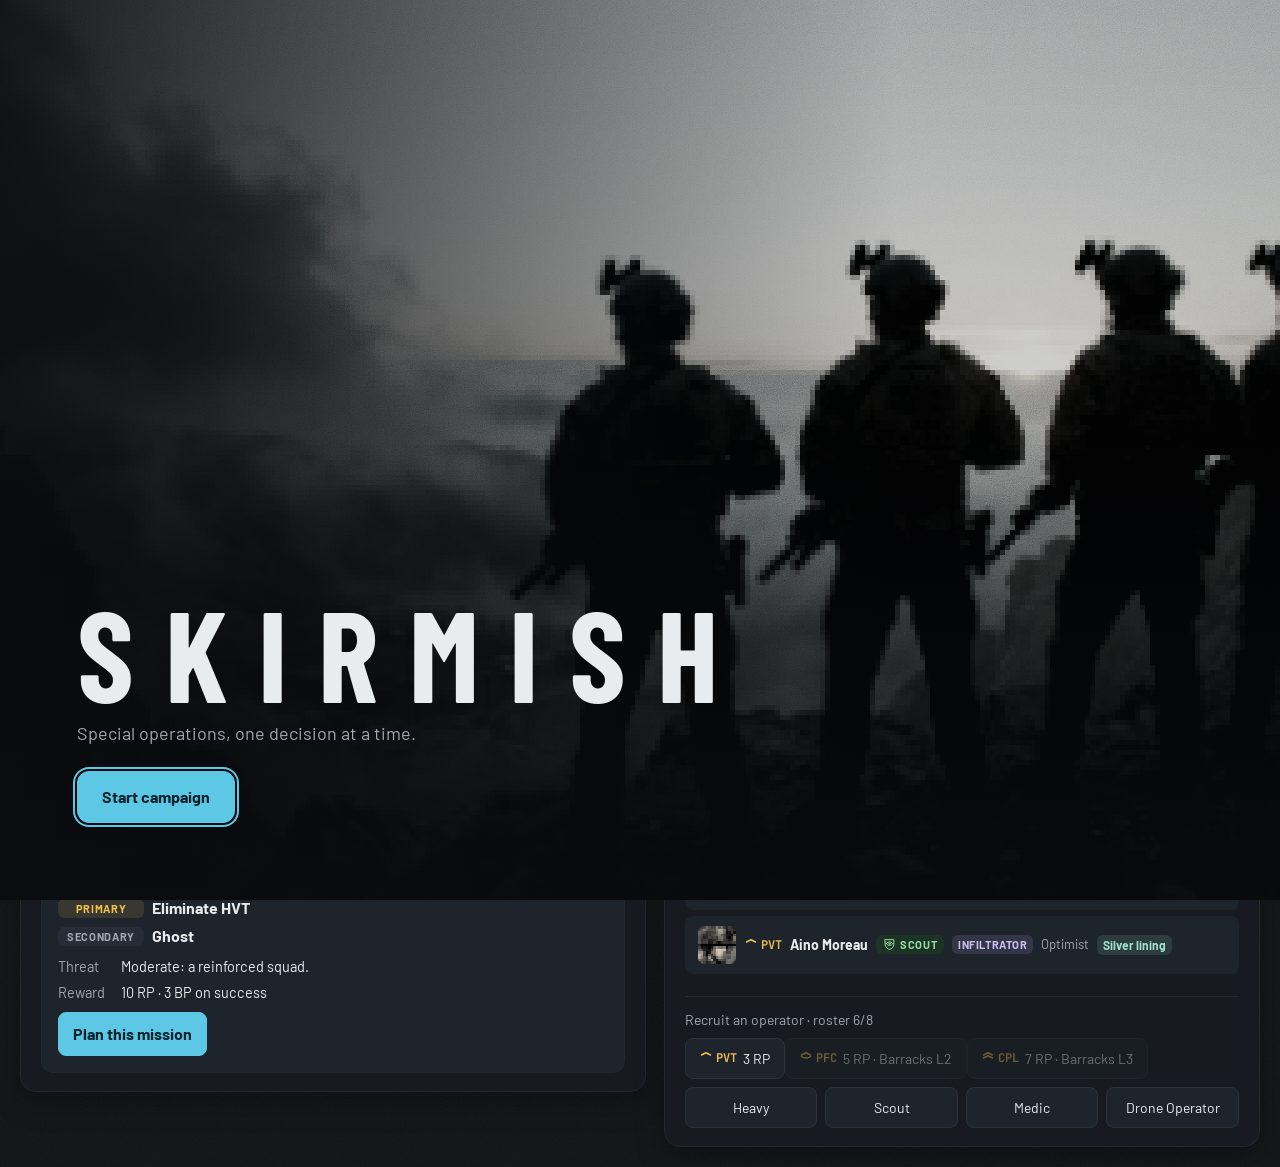
==== index.html @ 184e2957 "One burn per roll; alerted hits turn critical sooner, not lethal sooner - Burning 2 Nerve for a sure" ====
<!doctype html>
<html lang="en">
<head>
<meta charset="utf-8">
<meta name="viewport" content="width=device-width, initial-scale=1, viewport-fit=cover">
<title>SKIRMISH Ops Board</title>
<meta name="claude:viewport-fit-sides" content="cover">
<link rel="preconnect" href="https://fonts.googleapis.com">
<link rel="preconnect" href="https://fonts.gstatic.com" crossorigin>
<link rel="stylesheet" href="https://fonts.googleapis.com/css2?family=Barlow+Condensed:wght@500;600;700&family=Barlow:wght@400;500;600&family=JetBrains+Mono:wght@400;600&display=swap">
<style>
/* SKIRM ops board: the mission is a route of stages, each resolved by approach + committed operators + dice. */
:root {
  --bg: #0f1216;
  --panel: #171b21;
  --panel-2: #1e242b;
  --panel-3: #262d36;
  --line: #2b323b;
  --line-soft: #232930;
  --fg: #e8ecef;
  --muted: #9ea9b2;
  --dim: #8a949e; /* 5:1 on panels: dim text stays readable */
  --accent: #5cc8e6;
  --accent-ink: #04222c;
  --accent-soft: rgba(92, 200, 230, 0.12);
  --ok: #6fd391;
  --ok-soft: rgba(111, 211, 145, 0.12);
  --warn: #f0c75e;
  --warn-soft: rgba(240, 199, 94, 0.12);
  --bad: #f0716a;
  --bad-soft: rgba(240, 113, 106, 0.12);
  --gold: #f2c14e;
  --toast-bg: #2b1715;
  --toast-fg: #ffdcd7;
  --display: "Barlow Condensed", "Arial Narrow", "Roboto Condensed", sans-serif;
  --body: "Barlow", "Segoe UI", system-ui, sans-serif;
  --mono: "JetBrains Mono", ui-monospace, Consolas, monospace;
  --r-sm: 8px;
  --r: 12px;
  --r-lg: 16px;
  --shadow: 0 10px 30px rgba(0, 0, 0, 0.28);
  color-scheme: dark;
}
* { box-sizing: border-box; }
:root { padding-top: env(safe-area-inset-top, 0px); padding-bottom: env(safe-area-inset-bottom, 0px); }
body { margin: 0; }
[hidden] { display: none !important; }
html, body { height: 100%; }
body { background: var(--bg); color: var(--fg); font: 16px/1.5 var(--body); -webkit-font-smoothing: antialiased; }
body::before { content: ""; position: fixed; inset: 0 0 auto; height: env(safe-area-inset-top, 0px); z-index: 10; background: var(--bg); }
#app { min-height: 100%; display: flex; flex-direction: column; }
h1 { font: 700 30px/1.1 var(--body); letter-spacing: -0.01em; margin: 2px 0 6px; text-wrap: balance; }
h2 { font: 700 24px/1.15 var(--body); letter-spacing: -0.01em; margin: 2px 0 6px; text-wrap: balance; }
h3 { font: 600 13px/1.2 var(--body); text-transform: uppercase; letter-spacing: 0.08em; color: var(--muted); margin: 0 0 10px; }
small, .muted { color: var(--muted); }
button, select, input { font: inherit; }
:focus-visible { outline: 2px solid var(--accent); outline-offset: 2px; }
.ico { width: 1.1em; height: 1.1em; flex: none; vertical-align: -0.18em; }

/* header */
.top {
  position: sticky; top: env(safe-area-inset-top, 0px); z-index: 5;
  display: flex; align-items: center; gap: 12px 20px; flex-wrap: wrap;
  padding-block: 10px; padding-left: max(20px, env(safe-area-inset-left, 0px)); padding-right: max(20px, env(safe-area-inset-right, 0px));
  background: rgba(15, 18, 22, 0.92); backdrop-filter: blur(10px); border-bottom: 1px solid var(--line-soft);
}
.brand { font: 700 22px/1 var(--display); letter-spacing: 0.22em; }
.brand span { font: 500 14px/1 var(--body); letter-spacing: 0.02em; color: var(--muted); margin-left: 8px; }
.phases { display: flex; gap: 4px; align-items: center; flex: 1; min-width: 0; font-size: 13px; font-weight: 600; }
.phases span { color: var(--dim); padding: 4px 10px; border-radius: 99px; white-space: nowrap; }
.phases span.done { color: var(--muted); }
.phases span.on { color: var(--accent-ink); background: var(--accent); }
.phases i { color: var(--dim); font-style: normal; }
.stats { display: flex; gap: 16px; font: 14px var(--body); font-variant-numeric: tabular-nums; }
.stats b { color: var(--muted); font-weight: 500; margin-right: 5px; }
.stats span { white-space: nowrap; }
.top-actions { display: flex; gap: 8px; }
.stats span[title] { cursor: help; }
.menu-wrap { position: relative; }
.menu { position: absolute; right: 0; top: calc(100% + 8px); z-index: 20; min-width: 250px; display: grid; gap: 2px; padding: 6px; background: var(--panel-2); border: 1px solid var(--line); border-radius: var(--r); box-shadow: var(--shadow); }
.menu button { display: flex; align-items: center; gap: 10px; width: 100%; min-height: 44px; padding: 8px 12px; background: none; border: 0; border-radius: var(--r-sm); color: var(--fg); text-align: left; cursor: pointer; }
.menu button:hover, .menu button:focus-visible { background: var(--panel-3); }
.menu button b { margin-left: auto; color: var(--muted); font-weight: 500; }
.menu hr { border: 0; border-top: 1px solid var(--line-soft); margin: 4px 0; width: 100%; }
.menu .danger { color: var(--bad); } .menu .armed { color: var(--gold); }
/* help: how to play and a glossary, from any screen */
dialog.help { width: min(760px, calc(100vw - 24px)); max-height: calc(100dvh - 40px); padding: 0; background: var(--panel); color: var(--fg); border: 1px solid var(--line); border-radius: var(--r-lg); box-shadow: var(--shadow); }
dialog.help::backdrop { background: rgba(5, 7, 9, 0.72); }
.help-head { position: sticky; top: 0; z-index: 1; display: flex; justify-content: space-between; align-items: center; gap: 12px; padding: 14px 20px; background: var(--panel); border-bottom: 1px solid var(--line-soft); }
.help-head h2 { margin: 0; }
.help-body { padding: 18px 20px 24px; display: grid; gap: 22px; }
.help-body h3 { margin-bottom: 8px; }
.help-body ol { margin: 0; padding-left: 20px; display: grid; gap: 5px; color: var(--muted); font-size: 14.5px; }
.help-body ol b { color: var(--fg); font-weight: 600; }
.gloss { display: grid; grid-template-columns: max-content minmax(0, 1fr); gap: 7px 16px; margin: 0; font-size: 14.5px; }
.gloss dt { font-weight: 600; } .gloss dd { margin: 0; color: var(--muted); }

main { flex: 1; min-height: 0; padding-block: 20px; padding-left: max(20px, env(safe-area-inset-left, 0px)); padding-right: max(20px, env(safe-area-inset-right, 0px)); }

/* building blocks */
.card { background: var(--panel); border: 1px solid var(--line-soft); border-radius: var(--r-lg); padding: 18px 20px; min-width: 0; box-shadow: var(--shadow); }
.eyebrow { display: flex; align-items: center; gap: 6px; font: 600 12.5px/1.2 var(--body); text-transform: uppercase; letter-spacing: 0.1em; color: var(--accent); }
.btn { display: inline-flex; align-items: center; justify-content: center; gap: 6px; background: var(--panel-2); color: var(--fg); border: 1px solid var(--line); border-radius: var(--r-sm); padding: 9px 14px; cursor: pointer; touch-action: manipulation; transition: background 0.15s, border-color 0.15s, transform 0.08s; }
.btn:hover:not(:disabled) { background: var(--panel-3); border-color: #3b4450; }
.btn:active:not(:disabled) { transform: translateY(1px); }
.btn:disabled { opacity: 0.4; cursor: not-allowed; }
.btn.primary { background: var(--accent); color: var(--accent-ink); border-color: var(--accent); font-weight: 700; }
.btn.primary:hover:not(:disabled) { background: #7bd5ee; border-color: #7bd5ee; }
.btn.danger { color: var(--bad); }
.btn.armed { border-color: var(--gold); color: var(--gold); }
.btn.ghost { background: transparent; border-color: var(--line); }
.btn.icon { padding: 9px; }
.btn.big { padding: 13px 24px; font-size: 16px; font-weight: 700; border-radius: var(--r); }
.chip { display: inline-flex; align-items: center; gap: 4px; font: 600 12px/1 var(--body); padding: 5px 9px; border-radius: 99px; background: var(--panel-2); white-space: nowrap; }
.chip.ok { color: var(--ok); background: var(--ok-soft); } .chip.warn { color: var(--warn); background: var(--warn-soft); } .chip.bad { color: var(--bad); background: var(--bad-soft); }
.chip.gold, .gold { color: var(--gold); font-style: normal; }
/* speech bubbles: operators commenting on what just happened */
#bubbles { position: fixed; top: 84px; right: 24px; z-index: 60; display: grid; gap: 14px; width: min(340px, calc(100vw - 32px)); pointer-events: none; }
.bubble { --c: var(--gold); pointer-events: auto; position: relative; display: grid; gap: 3px; padding: 10px 14px 11px; border: 1px solid var(--c); border-radius: 14px 14px 14px 4px; background: color-mix(in srgb, var(--c) 16%, var(--panel)); color: var(--fg); box-shadow: 0 10px 28px rgba(0, 0, 0, 0.35); font-size: 15px; line-height: 1.35; cursor: pointer; animation: bub-in 0.25s ease-out; transition: opacity 0.5s, transform 0.5s; }
.bubble b { color: var(--c); font-size: 12px; letter-spacing: 0.06em; text-transform: uppercase; }
.bubble::after { content: ""; position: absolute; left: 16px; bottom: -7px; width: 12px; height: 12px; background: inherit; border-right: 1px solid var(--c); border-bottom: 1px solid var(--c); transform: rotate(45deg); }
.bubble.good { --c: var(--ok); } .bubble.bad { --c: var(--bad); } .bubble.neutral { --c: var(--gold); }
.bubble.out { opacity: 0; transform: translateY(-6px); }
@keyframes bub-in { from { opacity: 0; transform: translateY(8px) scale(0.96); } }
@media (max-width: 700px) { #bubbles { top: 12px; left: 16px; right: 16px; width: auto; } }
@media (prefers-reduced-motion: reduce) { .bubble { animation: none; transition: none; } }
#toast {
  position: fixed; left: 50%; transform: translateX(-50%); bottom: calc(22px + env(safe-area-inset-bottom, 0px)); z-index: 50;
  background: var(--toast-bg); color: var(--toast-fg); border: 1px solid var(--bad); padding: 12px 18px; border-radius: var(--r); max-width: min(90vw, 560px); box-shadow: var(--shadow);
}
.cls { display: inline-block; font: 700 11px/1 var(--body); text-transform: uppercase; letter-spacing: 0.06em; padding: 4px 7px; border-radius: 6px; background: var(--cls-bg); color: var(--cls-fg); white-space: nowrap; }
.cls-heavy { --cls-bg: #3a2c1d; --cls-fg: #f4bf75; }
.cls-scout { --cls-bg: #1d3424; --cls-fg: #93dea5; }
.cls-medic { --cls-bg: #3c1f23; --cls-fg: #ffa3a3; }
.cls-drone { --cls-bg: #1a2f3b; --cls-fg: #93d7ef; }
.sk { display: inline-flex; align-items: center; gap: 5px; font: 700 12px/1 var(--body); letter-spacing: 0.04em; text-transform: uppercase; padding: 5px 8px; border-radius: 6px; }
.sk-assault { background: #3a2c1d; color: #f4bf75; }
.sk-stealth { background: #1d3424; color: #93dea5; }
.sk-recon { background: #1a2f3b; color: #93d7ef; }
.sk-tech { background: #2e2641; color: #cdbdf8; }
.tags { display: flex; flex-wrap: wrap; gap: 5px; }
.tags span { font-size: 12.5px; color: var(--muted); background: var(--panel-3); border-radius: 6px; padding: 2px 7px; }
.tags .loud { color: #ffbdb6; background: var(--bad-soft); }
.tags .good { color: var(--ok); background: var(--ok-soft); }
.tags .warnt { color: var(--warn); background: var(--warn-soft); }
.actions-row { display: flex; gap: 10px; flex-wrap: wrap; justify-content: flex-end; align-items: center; }
.actions-row .grow { flex: 1; }
@keyframes reveal { from { opacity: 0; transform: translateY(6px); } to { opacity: 1; transform: none; } }

/* briefing */
.col { display: flex; flex-direction: column; gap: 18px; min-width: 0; }
.area { color: var(--muted); margin: 0 0 12px; }
.facts { display: grid; grid-template-columns: max-content 1fr; gap: 4px 16px; margin: 0 0 14px; }
.facts dt { color: var(--muted); } .facts dd { margin: 0; }
.objectives { list-style: none; padding: 0; margin: 0; display: grid; gap: 8px; }
.objectives li { background: var(--panel-2); padding: 10px 12px; border-radius: var(--r-sm); }
.objectives b { margin-right: 6px; }
.tag { font: 700 11px/1 var(--body); text-transform: uppercase; letter-spacing: 0.06em; color: var(--muted); background: var(--panel-3); border-radius: 6px; padding: 4px 7px; margin-right: 8px; }
.tag.primary { color: var(--gold); background: var(--warn-soft); }
.intel-row { display: flex; justify-content: space-between; align-items: center; gap: 12px; padding: 10px 0; border-top: 1px solid var(--line-soft); }
.intel-row:first-of-type { border-top: 0; }
.intel-row small { display: block; }
.humint { margin-top: 8px; padding: 12px; background: var(--bad-soft); border-radius: var(--r-sm); display: grid; gap: 4px; }
.count { color: var(--fg); margin-left: 6px; }
.roster { display: grid; gap: 10px; }
.op { background: var(--panel-2); border: 1px solid transparent; border-radius: var(--r); padding: 10px 12px; }
.op { display: grid; grid-template-columns: 90px minmax(0, 1fr); column-gap: 14px; }
.op > .face { grid-row: 1 / span 6; }
.op > :not(.face) { grid-column: 2; }
.face { flex: none; display: block; width: 90px; height: 90px; border-radius: 10px; object-fit: cover; background: var(--panel); border: 1px solid var(--line-soft); }
.face.f56 { width: 56px; height: 56px; border-radius: 9px; } .face.f48 { width: 48px; height: 48px; border-radius: 8px; } .face.f40 { width: 40px; height: 40px; border-radius: 7px; }
.bubble { grid-template-columns: auto 1fr; column-gap: 10px; } .bubble .face { grid-row: 1 / span 2; border-color: var(--c); } .bubble b, .bubble span { grid-column: 2; }
@media (max-width: 700px) { .op { grid-template-columns: 64px minmax(0, 1fr); column-gap: 10px; } .face.f90 { width: 64px; height: 64px; } }
.op.on { border-color: #2f6170; } .op.off { opacity: 0.55; }
.op-head { display: flex; align-items: center; gap: 10px; cursor: pointer; flex-wrap: wrap; }
.op-head input { accent-color: var(--accent); width: 18px; height: 18px; }
.rank { font: 600 12px var(--mono); color: var(--gold); min-width: 32px; }
.name { font-weight: 600; }
.op .meta { color: var(--muted); font-size: 13px; margin-left: auto; }
.xp { position: relative; height: 4px; background: #0b0e11; border-radius: 2px; margin: 6px 0 14px 28px; }
.xp i { position: absolute; inset: 0 auto 0 0; background: #3b8ba3; border-radius: 2px; }
.xp small { position: absolute; right: 0; top: 5px; font: 11px var(--mono); }
.loadout { display: grid; grid-template-columns: repeat(3, minmax(0, 1fr)); gap: 6px; margin: 0 0 4px 28px; }
.loadout select { background: var(--bg); color: var(--fg); border: 1px solid var(--line); border-radius: var(--r-sm); padding: 7px; font-size: 14px; min-width: 0; width: 100%; }
.loadout-hint { margin-left: 28px; font-size: 12.5px; color: var(--muted); }
.fallen { margin-top: 10px; font-size: 13px; color: var(--muted); font-style: italic; }
.ability { margin: 4px 0 0 28px; font-size: 13.5px; color: var(--muted); }
.skillline { margin: 4px 0 0 28px; font: 12.5px var(--mono); color: var(--muted); display: flex; gap: 10px; flex-wrap: wrap; }
.skillline b { color: var(--fg); font-weight: 600; }
.recruit { margin-top: 12px; padding-top: 12px; border-top: 1px solid var(--line-soft); display: grid; gap: 8px; font-size: 14px; color: var(--muted); }
.recruit-btns, .class-pick { display: grid; grid-template-columns: repeat(auto-fit, minmax(130px, 1fr)); gap: 8px; }
.class-card { display: grid; gap: 6px; justify-items: start; text-align: left; }
.class-card small { font-size: 12.5px; }
.vehicles { display: grid; grid-template-columns: repeat(3, minmax(0, 1fr)); gap: 10px; margin-bottom: 14px; }
.veh { background: var(--panel-2); border: 1px solid var(--line-soft); border-radius: var(--r); padding: 10px 12px; cursor: pointer; display: grid; gap: 4px; align-content: start; }
.veh.on { border-color: var(--accent); box-shadow: inset 0 0 0 1px var(--accent); background: var(--accent-soft); }
.veh input { position: absolute; opacity: 0; pointer-events: none; }
.veh-head { display: flex; justify-content: space-between; gap: 6px; }
.veh .cost { font: 12px var(--mono); color: var(--gold); }
.veh small { font-size: 13px; }
.budget { display: flex; gap: 18px; font: 14px var(--mono); font-variant-numeric: tabular-nums; flex-wrap: wrap; }
.budget .bad { color: var(--bad); }
.healing { margin: 2px 0 0 28px; font-size: 12.5px; color: var(--warn); }
.persona-line { margin: 4px 0 0 28px; font-size: 12.5px; color: var(--muted); display: flex; gap: 6px; flex-wrap: wrap; align-items: center; }
.trait { font: 700 11px/1 var(--body); text-transform: uppercase; letter-spacing: 0.05em; color: var(--gold); background: var(--warn-soft); border-radius: 6px; padding: 4px 6px; }
.trait.bond { color: var(--accent); background: var(--accent-soft); }

.trait.spec { color: #cdbdf8; background: rgba(205, 189, 248, 0.12); }
.trait.quirk { color: #9fe0cf; background: rgba(159, 224, 207, 0.12); text-transform: none; letter-spacing: 0; font-size: 12px; }
.oi-quirk { margin: 6px 0 0; }
.mod { font-weight: 700; font-variant-numeric: tabular-nums; } .mod.hard { color: var(--bad); letter-spacing: 1px; } .mod.ease { color: var(--ok); }
.two-minds { margin: 0; display: flex; gap: 8px; align-items: center; flex-wrap: wrap; color: var(--muted); font-size: 14px; }
.spec-desc { color: #cdbdf8; } .quirk-desc { color: #9fe0cf; }
.bad-text { color: var(--bad); } .warn-text { color: var(--warn); }
.locked { opacity: 0.5; }
.veh.locked { cursor: not-allowed; }
.veh.broke .cost { color: var(--bad); } .veh.broke.on { border-color: var(--bad); box-shadow: inset 0 0 0 1px var(--bad); background: var(--bad-soft); }

/* base */
.base { display: grid; grid-template-columns: minmax(0, 1.05fr) minmax(0, 1fr); gap: 18px; max-width: 1440px; margin: 0 auto; align-items: start; }
.offers { display: grid; gap: 12px; }
.offer { display: grid; gap: 8px; background: var(--panel-2); border: 1px solid var(--line-soft); border-radius: var(--r); padding: 16px; }
.offer h2 { margin: 2px 0 0; }
.offer .area { margin: 0; }
.offer .facts { margin: 0; font-size: 14.5px; }
.offer .btn { justify-self: start; }
.offer-head { display: flex; gap: 6px; flex-wrap: wrap; }
.dept { display: grid; gap: 14px; }
.tabs { display: grid; grid-template-columns: repeat(3, minmax(0, 1fr)); gap: 6px; }
.tab { display: inline-flex; align-items: baseline; justify-content: center; gap: 6px; background: var(--panel-2); color: var(--muted); border: 1px solid var(--line-soft); border-radius: var(--r-sm); padding: 9px 8px; white-space: nowrap; cursor: pointer; font-weight: 600; font-size: 14px; }
.tab small { color: var(--dim); font-weight: 500; }
.tab.on { background: var(--accent); color: var(--accent-ink); border-color: var(--accent); }
.tab.on small { color: var(--accent-ink); }
.dept-head { display: flex; justify-content: space-between; gap: 12px; align-items: flex-start; flex-wrap: wrap; }
.dept-lv { display: flex; align-items: center; gap: 5px; font-size: 13px; color: var(--muted); }
.dept-lv i { width: 26px; height: 8px; border-radius: 4px; background: var(--panel-3); }
.dept-lv i.on { background: var(--gold); }
.dept-lv span { margin-left: 6px; }
.lv-list { list-style: none; margin: 0; padding: 0; display: grid; gap: 4px; font-size: 14px; color: var(--dim); }
.lv-list li.have { color: var(--fg); }
.lv-list b { color: var(--gold); margin-right: 6px; }
.dept-body { display: grid; gap: 10px; border-top: 1px solid var(--line-soft); padding-top: 14px; }
.dept-body h3 { margin: 6px 0 0; }
.roster-list { display: grid; gap: 6px; }
.rrow { display: flex; align-items: center; gap: 8px; flex-wrap: wrap; background: var(--panel-2); border-radius: var(--r-sm); padding: 9px 12px; font-size: 14px; }
.rrow .muted { font-size: 13px; }
.rrow .grow { flex: 1; }
.rrow .btn.on { border-color: var(--ok); color: var(--ok); }
.inv-list { display: flex; flex-wrap: wrap; gap: 6px; }
.inv { background: var(--panel-2); border-radius: var(--r-sm); padding: 5px 9px; font-size: 13.5px; }
.inv b { color: var(--gold); margin-right: 3px; }
.fab-list { display: grid; grid-template-columns: repeat(auto-fill, minmax(150px, 1fr)); gap: 6px; }
.fab { display: grid; justify-items: start; text-align: left; gap: 2px; }
.fab small { font-size: 12px; }

/* fatigue */
.fat { display: inline-flex; align-items: center; gap: 6px; font-size: 12.5px; color: var(--muted); }
.fat-pips { display: inline-flex; gap: 2px; }
.fat-pips i { width: 8px; height: 8px; border-radius: 2px; background: var(--panel-3); }
.fat-pips i.on { background: var(--muted); }
.fat-1, .fat-1 .fat-pips i.on { color: var(--warn); } .fat-1 .fat-pips i.on { background: var(--warn); }
.fat-2, .fat-2 .fat-pips i.on { color: var(--bad); } .fat-2 .fat-pips i.on { background: var(--bad); }
.spec-tag { color: #cdbdf8 !important; background: rgba(205, 189, 248, 0.12) !important; }

/* route track (briefing preview and operation status) */
.route { list-style: none; margin: 0; padding: 0 0 2px; display: grid; grid-auto-flow: column; grid-auto-columns: minmax(140px, 1fr); gap: 8px; overflow-x: auto; }
.node { background: var(--panel-2); border: 1px solid var(--line-soft); border-radius: var(--r); padding: 9px 12px; min-width: 0; display: grid; gap: 2px; align-content: start; }
.node.cur { border-color: var(--accent); background: var(--accent-soft); }
.node.done { opacity: 0.55; }
.node.skipped { opacity: 0.4; text-decoration: line-through; }
.node .k { font: 600 11.5px/1.2 var(--body); text-transform: uppercase; letter-spacing: 0.06em; color: var(--dim); }
.node.cur .k { color: var(--accent); }
.node b { font-weight: 600; font-size: 14.5px; }
.node small { font-size: 12.5px; }

/* operation: status strip */
.ops { max-width: 1440px; margin: 0 auto; display: grid; gap: 16px; }
.status { display: grid; gap: 14px; padding: 14px 18px; }
.status-top { display: flex; align-items: center; gap: 14px 28px; flex-wrap: wrap; }
.meter { display: grid; gap: 6px; }
.meter .label { display: flex; align-items: center; gap: 6px; font-size: 13px; color: var(--muted); }
.meter .label b { color: var(--fg); font-weight: 600; }
.pipbar { display: flex; gap: 4px; }
.pipbar i { width: 22px; height: 8px; border-radius: 4px; background: var(--panel-3); }
.pipbar.alert i.on { background: var(--warn); }
.pipbar.alert i.on.hot { background: var(--bad); }
.pipbar.alert i.tier { margin-left: 8px; }
.pipbar.time i.on { background: var(--accent); }
.pipbar.nerve i.on { background: var(--gold); } .nerve-chip { color: var(--gold); background: var(--warn-soft); } .push-nerve { border-color: var(--gold); color: var(--gold); }
.status-top .grow { flex: 1; }
.ops-body { display: grid; gap: 16px; align-items: start; grid-template-columns: minmax(0, 1fr); }
.ops-body.with-drawer { grid-template-columns: minmax(0, 1fr) 340px; }
.stage-col { display: grid; gap: 16px; min-width: 0; }

/* operation: the scene */
.scene-card { padding: 22px 24px; }
.scene-head { display: flex; justify-content: space-between; align-items: flex-start; gap: 12px; flex-wrap: wrap; }
.back-btn { margin-left: auto; padding: 5px 12px; font-size: 13.5px; min-height: 0; }
.gear-chosen { display: flex; flex-wrap: wrap; gap: 6px; margin-top: 8px; } .gear-chosen .btn { padding: 4px 10px; font-size: 13px; min-height: 0; border-color: var(--gold); color: var(--gold); background: var(--warn-soft); }
.sit-text { color: var(--muted); margin: 0 0 18px; font-size: 16.5px; max-width: 70ch; }
.tiles { display: grid; grid-template-columns: repeat(auto-fit, minmax(240px, 1fr)); gap: 12px; }
.tile { position: relative; display: grid; gap: 8px; align-content: start; text-align: left; background: var(--panel-2); border: 1px solid var(--line-soft); color: var(--fg); border-radius: var(--r); padding: 16px; cursor: pointer; touch-action: manipulation; transition: border-color 0.15s, background 0.15s, transform 0.12s; }
.tile:hover:not(:disabled) { border-color: #3d4752; transform: translateY(-1px); }
.tile.on { border-color: var(--accent); background: linear-gradient(180deg, rgba(92, 200, 230, 0.1), rgba(92, 200, 230, 0.03)); box-shadow: inset 0 0 0 1px var(--accent); }
.tile:disabled { opacity: 0.6; cursor: not-allowed; }
.tile .row { display: flex; justify-content: space-between; align-items: center; gap: 8px; }
.tile b { font-size: 17px; }
.tile small { font-size: 14px; }
.tile .pct { font: 700 26px/1 var(--display); letter-spacing: 0.01em; }
.tile .pct.lo { color: var(--bad); } .tile .pct.mid { color: var(--warn); } .tile .pct.hi { color: var(--ok); }
.tile .foot { font-size: 13px; color: var(--muted); }
.tile ul { margin: 0; padding-left: 18px; font-size: 14px; color: var(--muted); }
.tile .entry-opts { list-style: none; padding: 0; display: grid; gap: 3px; }
.entry-opts li { display: flex; gap: 6px; align-items: baseline; } .entry-opts .ico { align-self: center; width: 0.95em; height: 0.95em; color: var(--dim); }
.tile .mark { display: flex; gap: 6px; align-items: center; font: 600 13px/1.35 var(--body); }
.tile .mark.no { color: var(--muted); } /* red is for danger and loss; a closed door is grey */ .tile .mark.gear { color: var(--warn); }
.tile.hopeless { border-style: dashed; border-color: var(--line); opacity: 0.85; }
.entry-opts li.gear { color: var(--warn); } .entry-opts li.gear .ico { color: var(--warn); } .entry-opts li.gear em { font-style: normal; }
.entry-opts li.yes { color: var(--fg); } .entry-opts li.yes .ico { color: var(--ok); } .entry-opts li.yes em { color: #cdbdf8; font-style: normal; }
.entry-opts li.no { color: var(--dim); } .entry-opts li.no > span { text-decoration: line-through; text-decoration-color: var(--dim); } .entry-opts li.no .ico { color: var(--dim); } .entry-opts li.no em { font-style: normal; }
.result { display: grid; gap: 6px; border-radius: var(--r); padding: 12px 14px; margin-bottom: 18px; background: var(--panel-2); border-left: 4px solid var(--line); animation: reveal 0.35s both; }
.result.SUCCESS { border-left-color: var(--ok); } .result.PARTIAL { border-left-color: var(--warn); } .result.WAY { border-left-color: var(--warn); } .result.WAY .rhead { color: var(--warn); } .result.FAIL { border-left-color: var(--bad); }
.result .rhead { display: flex; align-items: center; gap: 8px; font-weight: 700; }
.result.SUCCESS .rhead { color: var(--ok); } .result.PARTIAL .rhead { color: var(--warn); } .result.FAIL .rhead { color: var(--bad); }
.result ul { list-style: none; margin: 0; padding: 0; display: grid; gap: 2px; font-size: 14.5px; color: #c9d1d6; }
.result li.ev-down, .result li.ev-alert { color: #ffbdb6; } .result li.ev-kill { color: var(--bad); } .result li.ev-good { color: var(--ok); } .result li.ev-intel { color: var(--gold); }

/* operation: the roll */
.roll-sub { color: var(--muted); margin: 0 0 16px; }
.dice { display: flex; flex-wrap: wrap; gap: 10px; margin: 6px 0 18px; }
.die { width: 52px; height: 52px; display: grid; place-items: center; border-radius: 12px; background: var(--panel-2); border: 1px solid var(--line); font: 700 24px var(--mono); color: var(--muted); transition: background 0.2s, border-color 0.2s, color 0.2s; }
.die { position: relative; }
.die.hit { background: var(--ok-soft); border-color: var(--ok); color: var(--ok); }
.die.auto { color: var(--gold); border-color: var(--gold); background: var(--warn-soft); }
.die.hit::after { content: "\2713"; position: absolute; top: 2px; right: 5px; font: 700 11px/1 var(--body); } /* a hit is marked, not only coloured */
.die.re { box-shadow: 0 0 0 2px var(--warn); }
.die.rolling { color: var(--fg); animation: tumble 0.18s linear infinite; }
@keyframes tumble { 0% { transform: rotate(0deg) scale(1); } 50% { transform: rotate(12deg) scale(0.94); } 100% { transform: rotate(0deg) scale(1); } }
.track { display: flex; align-items: center; gap: 6px; margin-bottom: 18px; }
.track i { width: 34px; height: 10px; border-radius: 5px; background: var(--panel-3); transition: background 0.2s; }
.track i.on { background: var(--ok); }
.track span { margin-left: 8px; color: var(--muted); font-size: 14px; }
.track b { color: var(--fg); }
.roll-after { display: grid; gap: 14px; transition: opacity 0.25s; }
.roll-after.pending { opacity: 0; pointer-events: none; }
.outcome { display: flex; align-items: center; gap: 10px; font: 700 26px/1 var(--display); text-transform: uppercase; letter-spacing: 0.06em; }
.outcome.SUCCESS { color: var(--ok); } .outcome.PARTIAL { color: var(--warn); } .outcome.FAIL { color: var(--bad); }
.costs { display: grid; grid-template-columns: repeat(auto-fit, minmax(200px, 1fr)); gap: 10px; }
.costs .btn { text-align: left; display: grid; justify-content: stretch; gap: 3px; padding: 14px; border-radius: var(--r); }
.costs .btn b { font-size: 16px; }

/* operation: the team tray */
.tray { display: grid; gap: 16px; }
.tray-head { display: flex; justify-content: space-between; align-items: baseline; gap: 12px; flex-wrap: wrap; }
.tray-head h3 { margin: 0; }
.tray-head small { font-size: 13.5px; }
.opcards { display: grid; grid-template-columns: repeat(auto-fit, minmax(220px, 1fr)); gap: 12px; }
.opcard { display: grid; align-content: start; background: var(--panel-2); border: 1px solid var(--line-soft); border-radius: var(--r); overflow: hidden; transition: border-color 0.15s, background 0.15s; }
.opcard.on { border-color: #3a7080; background: #1b2a31; }
.opcard.lead { border-color: var(--gold); background: #2a2516; box-shadow: inset 0 0 0 1px var(--gold); }
.opcard.out { opacity: 0.6; }
.opcard.gone { opacity: 0.35; }
.optoggle { display: grid; gap: 7px; text-align: left; background: none; border: 0; color: inherit; padding: 13px 14px; cursor: pointer; touch-action: manipulation; }
.optoggle:disabled { cursor: default; }
.oprow { display: flex; align-items: center; gap: 8px; flex-wrap: wrap; }
.oprow b { font-size: 15.5px; }
.badge { margin-left: auto; display: inline-flex; align-items: center; gap: 4px; font: 700 11.5px/1 var(--body); text-transform: uppercase; letter-spacing: 0.06em; padding: 4px 7px; border-radius: 6px; background: var(--accent-soft); color: var(--accent); }
.badge.lead { background: var(--gold); color: #2a2000; }
.badge.down { background: var(--bad-soft); color: var(--bad); }
.util { font-size: 13px; }
.opdice { font-size: 14px; color: var(--muted); }
.opdice b { font: 700 22px/1 var(--display); color: var(--fg); margin-right: 3px; }
.opdice b.dim { color: var(--muted); }
.opskills { font: 12.5px var(--mono); color: var(--muted); display: flex; gap: 8px; flex-wrap: wrap; }
.opskills b { color: var(--fg); }
.injlist { display: grid; gap: 3px; }
.inj { display: flex; gap: 6px; align-items: baseline; flex-wrap: wrap; font-size: 13px; color: #ffbdb6; }
.inj .ico { color: var(--bad); align-self: center; }
.inj small { color: var(--muted); font-size: 12.5px; }
.inj.crit, .inj.crit small { color: var(--bad); }
.unhurt { font-size: 13px; color: var(--ok); }
.care { display: flex; gap: 6px; flex-wrap: wrap; padding: 0 12px 12px; }
.care .btn { padding: 6px 10px; font-size: 13px; }
.gearrow { display: flex; flex-wrap: wrap; gap: 8px; align-items: center; }
.gearrow .btn.on { border-color: var(--gold); color: var(--gold); background: var(--warn-soft); }
.go { position: sticky; bottom: calc(10px + env(safe-area-inset-bottom, 0px)); z-index: 3; display: flex; align-items: center; gap: 12px 18px; flex-wrap: wrap; background: var(--panel-3); border: 1px solid #353e49; border-radius: var(--r); padding: 12px 14px; box-shadow: var(--shadow); }
.go-odds { flex: 1; min-width: 240px; display: grid; gap: 7px; }
.go-nums { display: flex; align-items: baseline; gap: 8px; flex-wrap: wrap; font-size: 14px; color: var(--muted); }
.go-nums .big { font: 700 26px/1 var(--display); color: var(--fg); }
.oddsbar { display: flex; height: 10px; border-radius: 5px; overflow: hidden; background: var(--bg); }
.oddsbar .s { background: var(--ok); } .oddsbar .p { background: var(--warn); } .oddsbar .f { background: var(--bad); }
.oddstext { font-size: 13.5px; display: flex; gap: 14px; flex-wrap: wrap; }
.oddstext span { display: inline-flex; align-items: center; gap: 4px; }
.oddstext .s { color: var(--ok); } .oddstext .p { color: var(--warn); } .oddstext .f { color: var(--bad); }
.details { display: grid; grid-template-columns: repeat(auto-fit, minmax(220px, 1fr)); gap: 12px 24px; background: var(--bg); border-radius: var(--r); padding: 14px 16px; font-size: 14px; }
.details ul { list-style: none; margin: 6px 0 0; padding: 0; color: var(--muted); display: grid; gap: 2px; }
.details .big { font: 700 22px/1 var(--display); color: var(--fg); }
.risk { grid-column: 1 / -1; display: grid; gap: 3px; font-size: 14px; }
.risk .bad { color: #ffbdb6; }

/* operation: drawer */
.drawer { display: grid; gap: 18px; position: sticky; top: 80px; max-height: calc(100vh - 100px); overflow: hidden; grid-template-rows: auto minmax(0, 1fr); }
.drawer .obj { display: grid; gap: 6px; font-size: 14.5px; }
.drawer .obj b { color: var(--gold); margin-right: 4px; }
.log { display: grid; grid-template-rows: auto minmax(0, 1fr); min-height: 0; }
.log ol { list-style: none; margin: 0; padding: 0; font-size: 14px; overflow-y: auto; min-height: 0; }
.log li { padding: 5px 0; border-bottom: 1px solid var(--line-soft); color: #bcc5cb; }
.log .ev-turn { color: var(--fg); font-weight: 600; padding-top: 12px; border-bottom-color: var(--line); }
.log .ev-say-good, .log .ev-say-bad, .log .ev-say-neutral { font-style: italic; } .log .ev-say-good { color: var(--ok); } .log .ev-say-bad { color: var(--bad); } .log .ev-say-neutral { color: var(--gold); }
.log .ev-alert, .log .ev-down { color: #ffbdb6; } .log .ev-kill { color: var(--bad); } .log .ev-intel { color: var(--gold); } .log .ev-good { color: var(--ok); }

/* transit scenes: interlude + insertion / extraction */
.transit { max-width: 980px; margin: 0 auto; }
.transit-card { padding: 26px 28px; display: grid; gap: 16px; }
.transit-card h1 { margin-bottom: 0; }
.transit .scene { color: var(--muted); font-style: italic; font-size: 17px; margin: 0; }
.transit .prompt { margin: 4px 0 0; color: var(--fg); font-size: 14px; }
.lines { display: grid; grid-template-columns: repeat(auto-fit, minmax(260px, 1fr)); gap: 12px; }
.line { display: grid; gap: 8px; align-content: start; text-align: left; background: var(--panel-2); border: 1px solid var(--line-soft); color: var(--fg); border-radius: var(--r); padding: 16px; cursor: pointer; font: inherit; touch-action: manipulation; transition: border-color 0.15s, transform 0.12s, opacity 0.2s; }
.line:hover:not(:disabled) { border-color: var(--accent); transform: translateY(-1px); }
.line.on { border-color: var(--gold); background: #2a2516; box-shadow: inset 0 0 0 1px var(--gold); }
.line.faded { opacity: 0.4; }
.line:disabled { cursor: default; }
.line .persona { font-size: 13px; color: var(--muted); }
.line q, .words q { font-size: 16.5px; line-height: 1.5; quotes: '\201C' '\201D'; }
.line .hint { justify-self: start; font: 700 11px/1 var(--body); text-transform: uppercase; letter-spacing: 0.06em; color: var(--muted); background: var(--panel-3); border-radius: 6px; padding: 5px 7px; }
.reveal { display: grid; gap: 4px; background: var(--warn-soft); border-radius: var(--r); padding: 14px 16px; animation: reveal 0.35s both; }
.reveal b { color: var(--gold); } .reveal span { color: var(--fg); }
.events { display: grid; gap: 4px; }
.events h3 { margin: 6px 0 0; display: flex; align-items: center; gap: 6px; }
.narrative { list-style: none; padding: 0; margin: 0; display: grid; gap: 8px; font-size: 16.5px; }
.narrative li { position: relative; padding-left: 18px; animation: reveal 0.5s both; }
.narrative li::before { content: ""; position: absolute; left: 2px; top: 0.6em; width: 7px; height: 7px; border-radius: 50%; background: var(--accent); }
.narrative li.bad { color: #ffbdb6; } .narrative li.bad::before { background: var(--bad); }
.report { max-width: 760px; margin: 24px auto; padding: 26px 28px; }
.report .narrative { margin: 18px 0 26px; }

/* debrief */
.debrief { max-width: 980px; margin: 0 auto; display: grid; gap: 18px; }
.obj-results { list-style: none; padding: 0; display: grid; gap: 4px; }
.obj-results span { display: inline-block; width: 20px; }
.obj-results .ok span { color: var(--ok); } .obj-results .bad span { color: var(--bad); }
.table-wrap { overflow-x: auto; }
.personnel { width: 100%; border-collapse: collapse; font-variant-numeric: tabular-nums; }
.personnel th, .personnel td { text-align: left; padding: 9px 8px; border-bottom: 1px solid var(--line-soft); white-space: nowrap; }
.personnel th { color: var(--muted); font-weight: 500; font-size: 13px; }
.personnel tr.lost td { color: var(--bad); }
.split { display: grid; grid-template-columns: repeat(auto-fit, minmax(220px, 1fr)); gap: 18px; }
.split ul { margin: 0; padding-left: 18px; }
.words { display: grid; gap: 12px; }
.words div { display: grid; gap: 3px; }
.words small { color: var(--gold); }

/* base offers */
.offer .chip:not(.warn):not(.bad) { background: var(--panel-3); color: var(--fg); }
.offer .objectives { gap: 4px; }
.offer .objectives li { background: none; padding: 0; display: flex; align-items: center; }
.offer .objectives .tag { min-width: 86px; text-align: center; }

/* briefing: three steps (intel, team and gear, transport) with a pinned bar */
.brief { max-width: 1400px; margin: 0 auto; display: grid; gap: 18px; }
.brief-head { display: flex; justify-content: space-between; align-items: flex-end; gap: 14px 24px; flex-wrap: wrap; }
.brief-head .area { margin: 0; }
.steps { list-style: none; margin: 0; padding: 0; display: flex; gap: 6px; flex-wrap: wrap; }
.steps button { display: inline-flex; align-items: center; gap: 8px; min-height: 40px; padding: 6px 14px 6px 6px; background: var(--panel-2); border: 1px solid var(--line-soft); border-radius: 99px; color: var(--muted); font-weight: 600; font-size: 14px; cursor: pointer; white-space: nowrap; }
.steps button i { display: grid; place-items: center; width: 26px; height: 26px; border-radius: 50%; background: var(--panel-3); color: var(--fg); font: 700 13px/1 var(--body); }
.steps button.done i { background: var(--ok-soft); color: var(--ok); }
.steps button[aria-current] { color: var(--fg); border-color: var(--accent); background: var(--accent-soft); }
.steps button[aria-current] i { background: var(--accent); color: var(--accent-ink); }
.brief-grid { display: grid; grid-template-columns: minmax(0, 1.1fr) minmax(0, 1fr); gap: 18px; align-items: start; }
.roster.wide { grid-template-columns: repeat(auto-fill, minmax(min(100%, 560px), 1fr)); }
.brief-bar { position: sticky; bottom: calc(10px + env(safe-area-inset-bottom, 0px)); z-index: 3; display: flex; align-items: center; gap: 10px 18px; flex-wrap: wrap; background: var(--panel-3); border: 1px solid #353e49; border-radius: var(--r); padding: 12px 14px; box-shadow: var(--shadow); }
.brief-bar .budget { flex: 1; }
.why { font-size: 13.5px; color: var(--warn); }
.brief-bar .why, .go .why { flex-basis: 100%; order: 3; }
.go .why { text-align: right; }
.team-sum { display: flex; flex-wrap: wrap; gap: 8px; }
.team-sum > span { display: flex; align-items: center; gap: 8px; background: var(--panel-2); border-radius: var(--r-sm); padding: 6px 12px 6px 6px; font-size: 14px; }
.intel-row .btn { white-space: nowrap; flex: none; }
.loadout.four { grid-template-columns: repeat(2, minmax(0, 1fr)); gap: 8px 10px; }
.slot { display: grid; gap: 3px; min-width: 0; font: 600 11.5px/1.2 var(--body); text-transform: uppercase; letter-spacing: 0.06em; color: var(--dim); }
.slot select { font: 14px/1.3 var(--body); text-transform: none; letter-spacing: normal; }

/* one operator identity on every screen: face, rank and name, then class and specialty */
.idn { display: grid; grid-template-columns: auto minmax(0, 1fr); column-gap: 10px; align-items: center; text-align: left; }
.idn > .face { grid-row: span 2; }
.idn-name { display: flex; align-items: baseline; gap: 8px; flex-wrap: wrap; }
.idn-chips { display: flex; gap: 5px; flex-wrap: wrap; margin-top: 4px; }

/* operation */
.go-btns { flex: 1 1 380px; display: flex; gap: 8px; align-items: center; flex-wrap: wrap; justify-content: flex-end; }
.go-btns .danger { margin-right: auto; }
.route.fade-r { -webkit-mask-image: linear-gradient(90deg, #000 calc(100% - 40px), transparent); mask-image: linear-gradient(90deg, #000 calc(100% - 40px), transparent); }
.route.fade-l { -webkit-mask-image: linear-gradient(90deg, transparent, #000 40px); mask-image: linear-gradient(90deg, transparent, #000 40px); }
.route.fade-l.fade-r { -webkit-mask-image: linear-gradient(90deg, transparent, #000 40px, #000 calc(100% - 40px), transparent); mask-image: linear-gradient(90deg, transparent, #000 40px, #000 calc(100% - 40px), transparent); }
.strip { display: flex; flex-wrap: wrap; gap: 8px; }
.strip > span { display: flex; align-items: center; gap: 10px; background: var(--panel-2); border: 1px solid var(--line-soft); border-radius: var(--r-sm); padding: 6px 12px 6px 6px; font-size: 14px; }
.strip > span.lead { border-color: var(--gold); }
.strip small { display: block; font-size: 12.5px; }
.strip .inj-t { color: #ffbdb6; }
.bubble b { display: flex; align-items: center; gap: 5px; }

/* ---- art direction: classified dossier ---- */
:root {
  --grain: url("data:image/svg+xml,%3Csvg xmlns='http://www.w3.org/2000/svg' width='180' height='180'%3E%3Cfilter id='g'%3E%3CfeTurbulence type='fractalNoise' baseFrequency='.8' numOctaves='3' stitchTiles='stitch'/%3E%3CfeColorMatrix values='0 0 0 0 1 0 0 0 0 1 0 0 0 0 1 0 0 0 .045 0'/%3E%3C/filter%3E%3Crect width='100%25' height='100%25' filter='url(%23g)'/%3E%3C/svg%3E");
  --grit: url("data:image/svg+xml,%3Csvg xmlns='http://www.w3.org/2000/svg' width='140' height='70'%3E%3Cfilter id='n'%3E%3CfeTurbulence type='fractalNoise' baseFrequency='.85' numOctaves='2'/%3E%3CfeColorMatrix values='0 0 0 0 0 0 0 0 0 0 0 0 0 0 0 0 0 0 -3 2.6'/%3E%3C/filter%3E%3Crect width='100%25' height='100%25' filter='url(%23n)'/%3E%3C/svg%3E");
  --grain-photo: url("data:image/svg+xml,%3Csvg xmlns='http://www.w3.org/2000/svg' width='150' height='150'%3E%3Cfilter id='p'%3E%3CfeTurbulence type='fractalNoise' baseFrequency='.95' numOctaves='2' stitchTiles='stitch'/%3E%3CfeColorMatrix type='saturate' values='0'/%3E%3CfeComponentTransfer%3E%3CfeFuncA type='linear' slope='0' intercept='1'/%3E%3C/feComponentTransfer%3E%3C/filter%3E%3Crect width='100%25' height='100%25' filter='url(%23p)'/%3E%3C/svg%3E");
}
body { background-image: var(--grain); }
/* portraits: the mosaic is the style, so keep its blocks crisp and the colour muted like a file photo */
.face { image-rendering: pixelated; filter: grayscale(0.65) sepia(0.08) contrast(1.08); }
.rank { display: inline-flex; align-items: center; gap: 4px; }
.ins { width: 12px; height: 14px; flex: none; }
.cls { display: inline-flex; align-items: center; gap: 4px; }
.patch { width: 13px; height: 13px; flex: none; margin: -2px 0; }
.emblem { width: 100%; height: 100%; }
.fac { display: flex; align-items: center; gap: 6px; } .fac .emblem { width: 18px; height: 18px; color: var(--bad); }
.redact { display: inline-block; height: 0.95em; vertical-align: -0.12em; background: #05070a; border-radius: 2px; box-shadow: inset 0 0 0 1px #2a3138; margin-right: 4px; }
/* rubber stamps: double border, inked unevenly */
.stamp { --c: var(--bad); display: inline-block; color: var(--c); border: 3px double currentColor; border-radius: 6px; padding: 6px 14px; font: 700 22px/1 var(--display); letter-spacing: 0.14em; text-transform: uppercase; transform: rotate(-4deg); -webkit-mask: var(--grit); mask: var(--grit); }
.stamp.ok { --c: var(--ok); }
.stamp.verdict { margin: 14px 0 10px; background: none; }
.stamp.mini { font-size: 13px; padding: 2px 6px; border-width: 2px; transform: rotate(-6deg); }
.stamp.classified { position: absolute; top: 16px; right: 18px; z-index: 4; font-size: 16px; transform: rotate(6deg); }
.brief-head { position: relative; }
/* art slots: hatched placeholders until the file exists */
.art { position: relative; margin: 0; overflow: hidden; display: grid; place-items: center; background: repeating-linear-gradient(135deg, #1a2026 0 10px, #1e252c 10px 20px); border: 1px dashed #3a4450; }
.art:has(img, canvas.pix) { border-color: transparent; }
.art :is(img, canvas.pix) { position: absolute; inset: 0; width: 100%; height: 100%; object-fit: cover; z-index: 1; filter: grayscale(var(--gray, 0.7)) brightness(var(--bri, 1)) saturate(var(--sat, 1)) contrast(var(--con, 1.08)); }
.art img { opacity: 0; } .art img.raw { opacity: 1; } /* shown once pixelated into a canvas; raw only if that cannot happen */
.art canvas.pix { image-rendering: pixelated; }
.art::after { content: ""; position: absolute; inset: 0; z-index: 2; pointer-events: none; background-image: var(--grain-photo); background-size: 150px; mix-blend-mode: overlay; opacity: 0.6; }
.art figcaption { font: 600 11px/1.35 var(--mono); color: var(--dim); text-align: center; padding: 4px; letter-spacing: 0.04em; }
.art figcaption small { display: block; font-size: 10px; }
.art-portrait { aspect-ratio: 1; }
.art.sm { width: 64px; flex: none; border-radius: var(--r-sm); } .art.sm figcaption { font-size: 8px; } .art.sm figcaption small { display: none; }
.art-dept { aspect-ratio: 4 / 1; border-radius: var(--r); }
/* location banners: the art, a time-of-day grade, the weather on top */
.banner { position: relative; aspect-ratio: 5 / 1; min-height: 96px; overflow: hidden; }
.banner .art { position: absolute; inset: 0; border: 0; }
.banner::after { content: ""; position: absolute; inset: 0; z-index: 2; pointer-events: none; background: linear-gradient(180deg, transparent 55%, rgba(15, 18, 22, 0.55)); }
.banner.tod-DUSK::after { background: linear-gradient(180deg, rgba(255, 140, 60, 0.16), rgba(70, 25, 10, 0.35) 70%, rgba(15, 18, 22, 0.6)); }
.banner.tod-NIGHT::after { background: linear-gradient(180deg, rgba(10, 30, 50, 0.55), rgba(5, 15, 25, 0.7)); }
/* rain, storms and smoke darken the scene under them: the art loses light and colour, the map dims */
.banner.wx-rain, .banner.wx-smoke { --bri: 0.62; --sat: 0.75; }
.banner.wx-storm { --bri: 0.48; --sat: 0.65; --con: 1.12; }
.tmap:is(.wx-rain, .wx-smoke) :is(.grid, .minor, .major, .shore, .shade, .water, .cover, .trees, .field, .block, .stream, .road, .track) { opacity: 0.65; } /* terrain only: the route stays bright */
.tmap.wx-storm :is(.grid, .minor, .major, .shore, .shade, .water, .cover, .trees, .field, .block, .stream, .road, .track) { opacity: 0.5; }
.tmap:is(.wx-rain, .wx-storm, .wx-smoke) { --bg-map: #0f1110; } .tmap.tod-NIGHT:is(.wx-rain, .wx-storm, .wx-smoke) { --bg-map: #050c08; }
.banner canvas.wx, .tmap canvas.wx { position: absolute; inset: 0; width: 100%; height: 100%; z-index: 3; pointer-events: none; }
.card > .banner.bleed { margin: -18px -20px 14px; border-radius: var(--r-lg) var(--r-lg) 0 0; }
.brief-head > .banner.bleed { flex: none; width: calc(100% + 40px); margin-bottom: 0; }
.offer > .banner.bleed { margin: -16px -16px 4px; border-radius: var(--r) var(--r) 0 0; aspect-ratio: 4 / 1; }
.transit-card > .banner.bleed { margin: -26px -28px 0; aspect-ratio: 32 / 10; }
.dept-art { margin-bottom: 4px; }
/* the hostile file and foes on the stage */
.hostiles { display: flex; gap: 10px; flex-wrap: wrap; margin-bottom: 14px; }
.hcard { display: grid; gap: 2px; justify-items: start; width: 110px; font-size: 13.5px; }
.hcard small { color: var(--muted); font-size: 12px; }
.hpic { width: 110px; height: 110px; border-radius: var(--r-sm); display: grid; place-items: center; background: var(--panel-2); color: var(--bad); padding: 22px; margin-bottom: 4px; }
.hpic.art { padding: 0; }
.hpic.redacted { background: repeating-linear-gradient(45deg, #07090c 0 6px, #0d1014 6px 12px); color: var(--dim); font: 700 34px/1 var(--display); }
.foe { display: flex; gap: 12px; align-items: flex-start; margin: 0 0 18px; } .foe .sit-text { margin: 0; }
/* tactical map: day reads like a printed sheet, dusk warm, night through night vision; red is hostile, cyan friendly */
.tmap { --ink: 214, 190, 136; --bg-map: #191b16; --water: rgba(80, 130, 150, 0.45); --foe: #f0716a; position: relative; border-radius: var(--r) var(--r) 0 0; overflow: hidden; background: var(--bg-map); border: 1px solid var(--line-soft); border-bottom: 0; }
.tmap.tod-DUSK { --ink: 236, 160, 100; --bg-map: #1d1612; --water: rgba(90, 120, 140, 0.5); }
.tmap.tod-NIGHT { --ink: 120, 235, 150; --bg-map: #07120b; --water: rgba(60, 160, 120, 0.35); }
.tmap::after { content: ""; position: absolute; inset: 0; pointer-events: none; z-index: 2; background: radial-gradient(ellipse at center, transparent 60%, rgba(0, 0, 0, 0.4)); }
.tmap-scroll { overflow-x: auto; scrollbar-width: thin; }
.tmap svg { display: block; width: 100%; height: auto; max-height: 300px; }
.tmap text { font-family: var(--mono); }
.tmap .shade { opacity: 0.6; }
.tmap .water { fill: var(--water); }
.tmap .cover { fill: rgba(var(--ink), 0.07); }
.tmap .trees circle { fill: rgba(var(--ink), 0.16); }
.tmap .reed { stroke: rgba(var(--ink), 0.3); stroke-width: 1; }
.tmap .orchard circle { fill: rgba(var(--ink), 0.3); }
.tmap .field { fill: none; stroke: rgba(var(--ink), 0.2); stroke-dasharray: 4 3; } .tmap .field.alt { fill: rgba(var(--ink), 0.035); }
.tmap .block { fill: rgba(var(--ink), 0.12); stroke: rgba(var(--ink), 0.32); }
.tmap .minor { stroke: rgba(var(--ink), 0.2); fill: none; stroke-width: 0.9; }
.tmap .major { stroke: rgba(var(--ink), 0.45); fill: none; stroke-width: 1.4; }
.tmap .shore { stroke: rgba(var(--ink), 0.6); fill: none; stroke-width: 1.4; }
.tmap .cliff { stroke: rgba(var(--ink), 0.45); stroke-width: 1.1; fill: none; }
.tmap .stream { fill: none; stroke: var(--water); stroke-width: 1.1; opacity: 0.8; stroke-linecap: round; stroke-linejoin: round; } .tmap .stream.big { stroke-width: 2.2; }
.tmap .stream.wadi { stroke: rgba(var(--ink), 0.4); stroke-dasharray: 5 4; stroke-width: 1.4; }
.tmap .road { fill: none; stroke: rgba(var(--ink), 0.55); stroke-width: 4.5; stroke-linecap: round; stroke-linejoin: round; }
.tmap .road-in { fill: none; stroke: var(--bg-map); stroke-width: 2; stroke-linecap: round; stroke-linejoin: round; }
.tmap .track { fill: none; stroke: rgba(var(--ink), 0.5); stroke-width: 1.3; stroke-dasharray: 6 3; }
.tmap .grid path { stroke: rgba(var(--ink), 0.08); }
.tmap .grid text, .tmap .scale text, .tmap .compass text { fill: rgba(var(--ink), 0.55); font-size: 9px; }
.tmap .compass text { text-anchor: middle; } .tmap .compass path { fill: rgba(var(--ink), 0.6); }
.tmap .scale path { stroke: rgba(var(--ink), 0.6); fill: none; stroke-width: 1.5; }
.tmap .clab { fill: rgba(var(--ink), 0.7); font-size: 8px; text-anchor: middle; paint-order: stroke; stroke: var(--bg-map); stroke-width: 3px; }
.tmap .spot { fill: rgba(var(--ink), 0.85); font-size: 9px; paint-order: stroke; stroke: var(--bg-map); stroke-width: 3px; }
.tmap .pl { stroke: rgba(var(--ink), 0.28); stroke-dasharray: 10 4 2 4; }
.tmap .pltxt { fill: rgba(var(--ink), 0.6); letter-spacing: 0.08em; }
.tmap .feat { fill: none; stroke: var(--foe); stroke-width: 1.6; stroke-linecap: round; stroke-linejoin: round; }
.tmap .feat.mine { stroke-dasharray: 3 3; fill: rgba(240, 113, 106, 0.08); } .tmap .feat.open { stroke-dasharray: 1 4; } .tmap .feat.patrol { stroke-dasharray: 6 4; }
.tmap .cone { fill: rgba(240, 113, 106, 0.1); stroke: rgba(240, 113, 106, 0.35); stroke-width: 1; }
.tmap .burn { fill: url(#m-burn); stroke: rgba(240, 150, 80, 0.6); stroke-dasharray: 2 3; } .tmap .burnline { stroke: rgba(240, 150, 80, 0.45); stroke-width: 2; }
.tmap .ftxt { fill: var(--foe); text-anchor: middle; font-weight: 600; paint-order: stroke; stroke: var(--bg-map); stroke-width: 3px; }
.tmap .compound rect { fill: rgba(var(--ink), 0.12); stroke: var(--foe); stroke-width: 1.6; } .tmap .compound .bld { fill: rgba(240, 113, 106, 0.3); stroke-width: 0.8; }
.tmap .leg { fill: none; stroke: var(--accent); stroke-width: 2.5; stroke-dasharray: 7 6; stroke-linecap: round; }
.tmap .leg.done { stroke-dasharray: none; opacity: 0.6; }
.tmap .leg.alt { stroke-width: 1.8; stroke-dasharray: 3 5; opacity: 0.85; }
.tmap .leg.unk { opacity: 0.4; } .tmap .leg.under { stroke-dasharray: 2 4; } .tmap .leg.out { stroke-dasharray: 4 6; opacity: 0.7; }
.tmap .rlab { fill: var(--accent); text-anchor: middle; font-weight: 600; letter-spacing: 0.05em; paint-order: stroke; stroke: var(--bg-map); stroke-width: 3px; }
.tmap .wp circle { fill: var(--bg-map); stroke: var(--accent); stroke-width: 2; }
.tmap .wp text { fill: var(--fg); font-family: var(--body); font-weight: 700; text-anchor: middle; }
.tmap .wp .lbl { fill: rgba(var(--ink), 0.85); font-family: var(--mono); font-weight: 600; letter-spacing: 0.05em; paint-order: stroke; stroke: var(--bg-map); stroke-width: 3px; }
.tmap .wp.fork circle { stroke-dasharray: 3 2; }
.tmap .wp.done circle { fill: var(--accent-soft); opacity: 0.8; }
.tmap .wp.cur circle { fill: var(--accent); } .tmap .wp.cur text:not(.lbl) { fill: var(--accent-ink); }
.tmap .wp.skipped { opacity: 0.4; }
.tmap .ping { fill: none !important; stroke: var(--accent); transform-box: fill-box; transform-origin: center; animation: ping 1.8s ease-out infinite; }
.tmap .hostile path:first-child { fill: rgba(240, 113, 106, 0.25); stroke: var(--foe); stroke-width: 1.6; }
.tmap .hostile text { fill: #ffd9d4; font-family: var(--body); font-weight: 700; text-anchor: middle; }
.tmap .hostile .off { fill: var(--gold); stroke: var(--bg-map); stroke-width: 1; }
.tmap .fr rect { fill: var(--bg-map); stroke: var(--accent); stroke-width: 1.6; } .tmap .fr text { fill: var(--accent); font-weight: 700; text-anchor: middle; }
.tmap-legend { display: flex; flex-wrap: wrap; gap: 4px 14px; margin-bottom: 12px; padding: 7px 12px; font: 11px var(--mono); color: var(--muted); background: var(--panel-2); border: 1px solid var(--line-soft); border-top: 0; border-radius: 0 0 var(--r) var(--r); }
.tmap-legend span { display: inline-flex; align-items: center; gap: 5px; }
.tmap-legend i { font-style: normal; }
.lg-foe { width: 9px; height: 9px; transform: rotate(45deg); border: 1.5px solid var(--bad); background: var(--bad-soft); }
.lg-off { color: var(--gold); } .lg-fr { color: var(--accent); border: 1px solid var(--accent); border-radius: 3px; padding: 0 3px; font-size: 10px; }
.lg-alt { width: 18px; border-top: 2px dotted var(--accent); }
@keyframes ping { from { transform: scale(1); opacity: 0.9; } to { transform: scale(2.4); opacity: 0; } }
/* title card */
.title { position: fixed; inset: 0; z-index: 90; display: grid; align-items: end; background: var(--bg); }
.title > .art { position: absolute; inset: 0; border: 0; }
.title::after { content: ""; position: absolute; inset: 0; z-index: 2; background: linear-gradient(90deg, rgba(10, 12, 15, 0.9), rgba(10, 12, 15, 0.2) 70%), linear-gradient(0deg, rgba(10, 12, 15, 0.8), transparent 50%); }
.title-in { position: relative; z-index: 3; display: grid; gap: 10px; justify-items: start; padding: max(32px, 6vw); }
.title-logo { font: 700 clamp(34px, 10vw, 128px)/0.9 var(--display); letter-spacing: 0.24em; }
.title-in p { margin: 0 0 14px; color: var(--muted); font-size: 18px; }
@media (prefers-reduced-motion: reduce) { .tmap .ping { animation: none; } }
@media (max-width: 640px) { .tmap svg { min-width: 760px; max-height: none; } } /* phones pan the map sideways; it opens on the current stage */
@media (max-width: 560px) {
  .card > .banner.bleed { margin: -14px -14px 12px; border-radius: var(--r) var(--r) 0 0; }
  .brief-head > .banner.bleed { width: calc(100% + 28px); }
  .transit-card > .banner.bleed { margin: -16px -16px 0; }
  .hcard, .hpic { width: 96px; } .hpic { height: 96px; }
  .stamp.classified { font-size: 13px; top: 10px; right: 10px; }
}
/* ways out of a stopped stage */
.ways { display: grid; gap: 10px; margin: 0 0 18px; padding: 14px; border: 1px solid rgba(240, 199, 94, 0.45); border-radius: var(--r); background: var(--warn-soft); }
.ways-head { display: flex; align-items: center; gap: 8px; flex-wrap: wrap; color: var(--warn); } .ways-head small { color: var(--muted); font-size: 13.5px; }
.ways-list { display: grid; grid-template-columns: repeat(auto-fill, minmax(230px, 1fr)); gap: 8px; }
.way { display: grid; gap: 3px; align-content: start; text-align: left; padding: 10px 12px; background: var(--panel-2); color: var(--fg); border: 1px solid var(--line); border-radius: var(--r-sm); cursor: pointer; font: inherit; touch-action: manipulation; }
.way:hover { border-color: var(--warn); } .way.on { border-color: var(--warn); box-shadow: inset 0 0 0 1px var(--warn); }
.way b { font-size: 14.5px; } .way .price { font: 600 12.5px var(--body); color: var(--warn); } .way small { color: var(--muted); font-size: 12.5px; }
.way.force { border-style: dashed; } .way.force .price { color: var(--bad); }
.waypick { display: flex; flex-wrap: wrap; gap: 8px; align-items: center; padding-top: 4px; } .waypick > span { font-weight: 600; margin-right: 4px; }
.locked-line { display: flex; gap: 8px; align-items: baseline; margin: 12px 0 0; font-size: 13.5px; color: var(--muted); } .locked-line .ico { color: var(--dim); align-self: center; }
.comp { list-style: none; margin: 0; padding: 0; display: grid; gap: 4px; font-size: 14px; color: #ffbdb6; } .comp li { display: flex; gap: 6px; align-items: center; } .comp .ico { color: var(--bad); }
/* big events: banners over the scene, and a stamped situation report for the critical ones */
.evban { display: grid; gap: 6px; margin: 0 0 16px; }
.evb { display: flex; gap: 10px; align-items: center; padding: 10px 14px; border-radius: var(--r-sm); font-weight: 600; animation: reveal 0.35s both; }
.evb.major { background: var(--warn-soft); color: var(--warn); border-left: 4px solid var(--warn); }
.evb.crit { background: var(--bad-soft); color: #ffbdb6; border-left: 4px solid var(--bad); }
dialog.sitrep { width: min(520px, calc(100vw - 24px)); padding: 0; background: var(--panel); color: var(--fg); border: 1px solid var(--bad); border-radius: var(--r-lg); box-shadow: var(--shadow); }
dialog.sitrep::backdrop { background: rgba(20, 4, 4, 0.72); }
.sitrep-in { display: grid; gap: 14px; padding: 24px; } .sitrep-in .stamp { justify-self: start; font-size: 30px; }
.sitrep-in ul { margin: 0; padding-left: 18px; display: grid; gap: 6px; } .sitrep-in p { margin: 0; }
.log .ev-crit { color: var(--bad); font-weight: 700; } .log .ev-major { color: var(--warn); font-weight: 600; }
.node.abandoned { border-color: var(--bad); border-style: dashed; opacity: 0.7; text-decoration: line-through; text-decoration-color: var(--bad); } .node.abandoned small { color: var(--bad); text-decoration: none; }
.tmap .xmark { stroke: var(--bad); stroke-width: 3; stroke-linecap: round; }
/* department sheet over the briefing, and its shortcuts */
dialog.sheet { margin: 0 0 0 auto; width: min(620px, 100vw); height: 100dvh; max-height: 100dvh; border-radius: var(--r-lg) 0 0 var(--r-lg); }
.team-head { display: flex; align-items: center; gap: 8px; flex-wrap: wrap; margin-bottom: 10px; } .team-head h3 { margin: 0; } .team-head .grow { flex: 1; }
.short { display: flex; flex-wrap: wrap; gap: 8px; align-items: center; margin: 0 0 12px; font-size: 13.5px; color: var(--warn); } .short > span { display: inline-flex; gap: 6px; align-items: center; }
.recruit-card { display: flex; align-items: center; justify-content: center; gap: 10px; min-height: 90px; border: 1px dashed var(--line) !important; color: var(--muted); cursor: pointer; font: inherit; background: transparent; }
.recruit-card:hover { border-color: var(--accent) !important; color: var(--fg); } .recruit-card small { display: block; }
/* the story layer: scene-setting and result lines, the filed report, the memorial */
.story { margin: -8px 0 16px; font-style: italic; color: #b9b2a2; font-size: 15px; max-width: 75ch; }
.result .story { margin: 2px 0 0; font-size: 14.5px; }
.aar-head { display: flex; align-items: center; gap: 12px; } .aar-head h3 { margin: 0; }
.aar p { margin: 10px 0 0; font: 14.5px/1.65 var(--mono); color: #cfc8b8; }
.mem-list { display: grid; gap: 10px; }
.archive { margin-top: 16px; }
.arch-list { display: grid; gap: 8px; }
.arch { display: flex; gap: 14px; align-items: center; text-align: left; width: 100%; padding: 10px 12px; background: var(--panel-2); border: 1px solid var(--line-soft); border-radius: var(--r-sm); color: var(--fg); font: inherit; cursor: pointer; }
.arch:hover, .arch:focus-visible { border-color: var(--accent); }
.arch > span:last-child { display: grid; gap: 2px; min-width: 0; } .arch small { color: var(--muted); }
.dossier p.aar { margin: 6px 0 0; font: 14px/1.6 var(--mono); color: #cfc8b8; }
.file-head { display: flex; gap: 12px; align-items: center; flex-wrap: wrap; } .file-head .stamp { font-size: 15px; transform: rotate(-3deg); }
.file-team { display: grid; gap: 10px; } .file-op { display: flex; gap: 10px; align-items: flex-start; } .file-op small { display: block; color: var(--muted); } .file-op .file-status { color: var(--fg); }
.file-obj { list-style: none; padding: 0; margin: 10px 0 0; display: grid; gap: 4px; } .file-obj li { display: flex; gap: 6px; align-items: center; } .file-obj .ok { color: var(--ok); } .file-obj .no { color: var(--bad); }
.mem { display: grid; grid-template-columns: auto minmax(0, 1fr); gap: 12px; align-items: start; padding: 10px 12px; background: var(--panel-2); border-radius: var(--r-sm); border-left: 3px solid var(--line); }
.mem .face { filter: grayscale(1) contrast(1.1) brightness(0.8); }
.face.f24 { width: 24px; height: 24px; border-radius: 5px; } .log li.say-li { display: flex; gap: 8px; align-items: flex-start; } .log li.say-li .face { flex: none; margin-top: 1px; }
.words .word { display: grid; grid-template-columns: auto minmax(0, 1fr); gap: 12px; align-items: start; } .words .word > div { display: grid; gap: 3px; }
.oi-say { position: static; margin-bottom: 4px; animation: none; } .oi-say span { font-size: 15.5px; }
.face.clickable { cursor: zoom-in; } .face.clickable:hover { outline: 2px solid var(--accent); outline-offset: 1px; }
.oi-top { display: grid; grid-template-columns: auto minmax(0, 1fr); gap: 16px; align-items: start; }
.oi-top .idn-name { font-size: 15px; } .oi-status { display: flex; flex-wrap: wrap; gap: 8px 12px; align-items: center; margin-top: 10px; }
.oi-skills { display: grid; grid-template-columns: repeat(4, minmax(0, 1fr)); gap: 8px; }
.oi-skills > div { display: grid; justify-items: start; gap: 4px; background: var(--panel-2); border-radius: var(--r-sm); padding: 10px; }
.oi-skills b { font: 700 26px/1 var(--display); } .oi-skills small { color: var(--muted); }
.oi-gearlist { display: grid; grid-template-columns: repeat(2, minmax(0, 1fr)); gap: 8px; }
.oi-gear { display: grid; gap: 2px; background: var(--panel-2); border-radius: var(--r-sm); padding: 9px 11px; } .oi-gear small { color: var(--muted); font-size: 12.5px; }
.no-nerve { display: inline-flex; gap: 6px; align-items: center; font-size: 13.5px; }
@media (max-width: 560px) { .oi-skills { grid-template-columns: repeat(2, minmax(0, 1fr)); } .oi-gearlist { grid-template-columns: 1fr; } }
.mem small { display: block; color: var(--muted); font-size: 12.5px; }
.mem q { display: block; margin-top: 6px; font-style: italic; quotes: '\201C' '\201D'; }
.mem .mem-by { margin-top: 2px; } .mem .mem-by::before { content: "\2014 "; }
@media (pointer: coarse) {
  .btn, .tab, .loadout select { min-height: 44px; }
  .op-head input { width: 22px; height: 22px; }
}
@media (max-width: 1180px) {
  .ops-body.with-drawer { grid-template-columns: minmax(0, 1fr); }
  .drawer { position: static; max-height: none; }
  .log ol { max-height: 320px; }
}
@media (max-width: 980px) {
  .base, .brief-grid { grid-template-columns: 1fr; }
  .vehicles { grid-template-columns: 1fr; }
  .phases { display: none; }
  .top { flex-wrap: nowrap; }
  .stats { margin-left: auto; min-width: 0; }
}
@media (max-width: 560px) {
  main { padding-left: max(12px, env(safe-area-inset-left, 0px)); padding-right: max(12px, env(safe-area-inset-right, 0px)); padding-block: 12px; }
  .top { padding-left: max(12px, env(safe-area-inset-left, 0px)); padding-right: max(12px, env(safe-area-inset-right, 0px)); gap: 8px 12px; }
  .stats { gap: 10px; font-size: 13px; }
  .brand { font-size: 18px; letter-spacing: 0.16em; }
  .brand span { display: none; }
  .steps { width: 100%; }
  .steps button { flex: 1; justify-content: center; padding-right: 10px; font-size: 13px; }
  .op > .loadout, .op > .loadout-hint { grid-column: 1 / -1; margin-left: 0; } /* the full card width, so item names fit */
  .brief-bar { gap: 8px; padding: 10px 12px; }
  .brief-bar .budget { flex-basis: 100%; gap: 12px; font-size: 13px; }
  .brief-bar .actions-row { flex: 1; flex-wrap: nowrap; }
  .brief-bar .actions-row .btn { flex: 1; }
  .tile.opt { padding: 12px 14px; gap: 6px; }
  .tile.opt:not(.on) > small { display: none; } /* only the chosen approach shows its description: shorter scroll to the team */
  .card { padding: 14px; border-radius: var(--r); }
  .scene-card, .transit-card { padding: 16px; }
  .loadout, .loadout.four { grid-template-columns: 1fr 1fr; }
  .opcards { grid-template-columns: 1fr 1fr; gap: 8px; }
  .optoggle { padding: 10px; }
  .tiles { grid-template-columns: 1fr; }
  .go-odds { min-width: 0; flex-basis: 100%; }
  .go .btn { padding: 10px 12px; }
  .go .btn.primary { flex: 1; white-space: nowrap; }
  h1 { font-size: 25px; }
  h2 { font-size: 21px; }
  .pipbar i { width: 15px; }
  .die { width: 44px; height: 44px; font-size: 20px; }
}
@media (prefers-reduced-motion: reduce) {
  .narrative li, .die, .result, .reveal { animation: none; }
  .tile, .line, .btn { transition: none; }
}
</style>
</head>
<body>
<div id="app">
  <header class="top">
    <div class="brand">SKIRMISH <span>ops board</span></div>
    <nav class="phases" id="phases" aria-label="Mission phase"></nav>
    <div class="stats" id="stats"></div>
    <div class="top-actions">
      <button id="btn-help" class="btn ghost icon" type="button" aria-label="How to play" title="How to play" aria-haspopup="dialog"></button>
      <div class="menu-wrap">
        <button id="btn-menu" class="btn ghost icon" type="button" aria-label="Menu" title="Menu" aria-haspopup="menu" aria-expanded="false" aria-controls="menu"></button>
        <div class="menu" id="menu" role="menu" hidden>
          <button id="btn-sound" type="button" role="menuitemcheckbox"></button>
          <hr>
          <button id="btn-new" class="danger" type="button" role="menuitem">New campaign</button>
        </div>
      </div>
    </div>
  </header>
  <main id="view"><p class="muted">Loading command terminal…</p></main>
</div>
<dialog class="help" id="help" aria-labelledby="help-title"></dialog>
<dialog class="sitrep" id="sitrep" aria-label="Situation report"></dialog>
<dialog class="help opinfo" id="opinfo" aria-labelledby="opinfo-title"></dialog>
<dialog class="help sheet" id="sheet" aria-labelledby="sheet-title"></dialog>
<div id="toast" role="status" hidden></div>
<div id="bubbles" aria-live="polite"></div>

<script>
'use strict';
(() => {
// =====================================================================================
// RULES DATA: every balance number lives in these tables.
// =====================================================================================
const SKILLS = {
  ASSAULT: { label: 'Assault', short: 'ASL' },
  STEALTH: { label: 'Stealth', short: 'STL' },
  RECON: { label: 'Recon', short: 'RCN' },
  TECH: { label: 'Tech', short: 'TEC' },
};
// Gear is where extra dice come from: weapons, armour and kit add or remove dice; utilities are spent for a one-off effect.
const ITEMS = {
  CARBINE: { slot: 'WEAPON', label: 'Carbine', dice: { ASSAULT: 1 } },
  SMG: { slot: 'WEAPON', label: 'SMG', dice: { STEALTH: 1 } },
  DMR: { slot: 'WEAPON', label: 'Marksman Rifle', dice: { RECON: 1 } },
  LMG: { slot: 'WEAPON', label: 'LMG', dice: { ASSAULT: 1, STEALTH: -1 } },
  AK: { slot: 'WEAPON', label: 'AK Rifle', dice: { ASSAULT: 1 } },
  HANDGUN: { slot: 'SIDEARM', label: 'Handgun' }, // every operator carries one, always: never in the armory, never lost
  VEST: { slot: 'ARMOR', label: 'Soft Vest', dr: 1 },
  PLATE: { slot: 'ARMOR', label: 'Plate Carrier', dr: 2, dice: { STEALTH: -1 } }, // dr: lowers the severity roll of every hit
  SUPPRESSOR: { slot: 'KIT', label: 'Suppressor', dice: { STEALTH: 1 } },
  OPTIC: { slot: 'KIT', label: 'Magnified Optic', dice: { RECON: 1 } },
  TOOLKIT: { slot: 'KIT', label: 'Breacher Toolkit', dice: { TECH: 1 } },
  GHILLIE: { slot: 'KIT', label: 'Ghillie Suit', dice: { STEALTH: 1, RECON: 1 } },
  THERMAL: { slot: 'KIT', label: 'Thermal Sight', dice: { RECON: 1 }, dark: { ASSAULT: 1 } }, // dark: extra dice at night, in smoke, fog or dust
  MEDKIT: { slot: 'UTILITY', label: 'Medkit' },
  FRAG: { slot: 'UTILITY', label: 'Frag Grenade' },
  BREACH: { slot: 'UTILITY', label: 'Breaching Charge' },
  DRONE: { slot: 'UTILITY', label: 'Recon Drone' },
  SUPRIFLE: { slot: 'WEAPON', label: 'Suppressed Rifle', dice: { ASSAULT: 1, STEALTH: 1 } },
  AMR: { slot: 'WEAPON', label: 'Anti-materiel Rifle', dice: { RECON: 2, STEALTH: -1 } },
  CERAMIC: { slot: 'ARMOR', label: 'Ceramic Plate', dr: 2 }, // plate protection without the weight
  NVG: { slot: 'KIT', label: 'Night Vision', night: { ASSAULT: 1, STEALTH: 1, RECON: 1, TECH: 1 } }, // night: extra dice when the mission is at night
  REBREATHER: { slot: 'KIT', label: 'Rebreather' }, // tools that lower the price of a specialist's way out (see WAY_TOOLS)
  CLIMBKIT: { slot: 'KIT', label: 'Climbing Kit' },
  CRYPTO: { slot: 'KIT', label: 'Encrypted Radio' },
  FLASHBANG: { slot: 'UTILITY', label: 'Flashbang' },
  SMOKE: { slot: 'UTILITY', label: 'Smoke Grenade' },
};
// With only the handgun, a lead fighting at range rolls fewer dice. Close quarters (inside the objective, or an opt marked
// close) and CQB specialists ignore it.
const HANDGUN_PENALTY = 1;
const KITS = ['SUPPRESSOR', 'OPTIC', 'TOOLKIT', 'GHILLIE', 'THERMAL', 'NVG', 'REBREATHER', 'CLIMBKIT', 'CRYPTO'];
const GEAR_USE = { // consumables spent inside a test
  FRAG: { skills: ['ASSAULT'], dice: 2 },
  BREACH: { skills: ['TECH', 'ASSAULT'], dice: 2, alert: 1 },
  FLASHBANG: { skills: ['ASSAULT'], dice: 1 },
};
// Transport. lv = Logistics level needed; ins/ext = usable that way; water = only where the location has water.
const VEH = {
  FOOT: { label: 'On Foot', lv: 1, cost: 0, risk: 10, time: 0, ins: true, ext: true, exfil: { STEALTH: -1, ASSAULT: 1 }, desc: 'Free and rarely detected, but the walk tires everyone. Exfil: Stealth -1, Assault +1 with no fire support.' },
  GROUND: { label: 'Ground Convoy', lv: 1, cost: 2, risk: 20, time: 1, ins: true, ext: true, exfil: { ASSAULT: -1 }, desc: '+1 time on target. Exposed to IEDs and roadblocks. Truck guns: fighting withdrawal -1.' },
  HELO: { label: 'Helicopter', lv: 1, cost: 4, risk: 25, time: 2, ins: true, ext: true, exfil: { all: -1 }, desc: '+2 time on target. Loud. Fast pickup: exfil tests -1. Storms and dust ground it.' },
  LSV: { label: 'Light Strike Vehicle', lv: 2, cost: 3, risk: 20, time: 2, ins: true, ext: true, exfil: { ASSAULT: -1, STEALTH: -1 }, desc: '+2 time on target. Fast over rough ground; floods stop it. Exfil: Assault and Stealth -1.' },
  BOAT: { label: 'Assault Boat', lv: 2, cost: 2, risk: 15, time: 1, ins: true, ext: true, water: true, exfil: { STEALTH: -1 }, desc: '+1 time on target. Quiet on the water; only where there is water. Storms make it risky.' },
  HALO: { label: 'HALO Jump', lv: 3, cost: 3, risk: 15, time: 1, ins: true, ext: false, exfil: {}, desc: 'Insertion only. A silent high-altitude jump: +1 time, nobody hears you come. Scattered landings hurt.' },
  MRAP: { label: 'Armoured MRAP', lv: 3, cost: 3, risk: 20, time: 1, ins: true, ext: true, exfil: { ASSAULT: -2 }, desc: '+1 time on target. IEDs damage the truck, not the team. Loud. Exfil: Assault -2.' },
};
// Intel. lv = Intelligence level needed.
const INTEL = {
  SATELLITE: { label: 'Satellite Imagery', lv: 1, cost: 2, desc: 'Reveals which entry points and targets lie on the route, and how each approach route affects the perimeter.' },
  HUMINT: { label: 'Deep Intelligence', lv: 1, cost: 3, desc: 'Reveals enemy numbers at every stage and reinforcement timing. Objective tests -1 difficulty.' },
  METEO: { label: 'Weather Recon', lv: 1, cost: 1, desc: 'A met team reads the sky: the forecast becomes certain, including any change during the mission.' },
  SIGINT: { label: 'Signals Intercept', lv: 2, cost: 2, desc: 'Radio intercepts reveal the enemy officer, where they stand and what they are like, and reinforcement timing.' },
  INFORMANT: { label: 'Informant Network', lv: 2, cost: 3, desc: 'A local source names the enemy force and the target. An inside man makes one perimeter stage 1 easier.' },
  UAV: { label: 'UAV Overflight', lv: 3, cost: 3, desc: 'A drone pass maps the whole route: every stage, every hostile and the officer.' },
};
const OBJ = {
  RETRIEVE_INTEL: { label: 'Retrieve Intel', desc: 'Secure the intel cache inside the compound and get its carrier out.' },
  ELIMINATE_HVT: { label: 'Eliminate HVT', desc: 'A high-value target is holed up in the compound. Neutralise them.' },
  NO_CASUALTIES: { label: 'Leave No One', desc: 'Bring every operator home alive.' },
  UNDETECTED: { label: 'Ghost', desc: 'Complete the operation without the alert ever reaching the alarm line.' },
};
// An approach route shapes the stage that follows it. Each location offers its own routes.
const ROUTES = {
  RIVERBED: { label: 'Dry riverbed', text: 'Out of sight below the banks, but slow going.', time: 2, mod: { STEALTH: -1 } },
  TRACK: { label: 'Farm track', text: 'The quickest way in, across open fields.', time: 1, mod: { STEALTH: 1 } },
  RIDGE: { label: 'Ridgeline', text: 'High ground with a view over the target.', time: 2, mod: { RECON: -1 }, reveal: 2 },
  ORCHARD: { label: 'Orchard rows', text: 'Tree cover right up to the outer wall.', time: 1, mod: {} },
  CULVERT: { label: 'Storm culvert', text: 'Comes up right under the perimeter. Cramped.', time: 1, mod: { ASSAULT: 1, TECH: -1 } },
  GOATPATH: { label: 'Goat path', text: 'A thin path along the slope, slow and out of sight.', time: 2, mod: { STEALTH: -1 } },
  GULLY: { label: 'Rocky gully', text: 'Hidden, but a scramble with full kit.', time: 1, mod: { ASSAULT: 1 } },
  BEACH: { label: 'Beach landing', text: 'Fast across the sand, nowhere to hide.', time: 1, mod: { STEALTH: 1 } },
  CLIFFPATH: { label: 'Cliff path', text: 'Above the surf, out of sight of the road.', time: 2, mod: { RECON: -1 }, reveal: 1 },
  REEDS: { label: 'Reed beds', text: 'Slow wading through good cover.', time: 2, mod: { STEALTH: -1 } },
  CANAL: { label: 'Irrigation canal', text: 'Straight to the walls, waist-deep in water.', time: 1, mod: { ASSAULT: 1 } },
  WADI: { label: 'Dry wadi', text: 'A riverbed that has not seen water in years.', time: 1, mod: { STEALTH: -1 } },
  DUNES: { label: 'Over the dunes', text: 'High ground, hard going in the heat.', time: 2, mod: { RECON: -1 }, reveal: 2 },
  TRAIL: { label: 'Logging trail', text: 'Quick, wide and watched.', time: 1, mod: { STEALTH: 1 } },
  FIREBREAK: { label: 'Firebreak', text: 'A cleared strip through the trees: fast and open.', time: 1, mod: { RECON: -1 } },
  ALLEYS: { label: 'Back alleys', text: 'A maze of walls and washing lines.', time: 2, mod: { STEALTH: -1 } },
  ROOFTOPS: { label: 'Across the rooftops', text: 'A view of everything, one wrong step from a fall.', time: 2, mod: { RECON: -1 }, reveal: 1 },
  SEWER: { label: 'Storm drain', text: 'Comes up inside the cordon. It smells.', time: 1, mod: { ASSAULT: 1, TECH: -1 } },
};
// Situations. Each approach: skill tested, base difficulty, extra time, and what success does.
// kills: true = all hostiles at the stage; loud = they shoot back even when it works.
// need = a specialty the lead must have; those options are shown locked otherwise.
const SIT = {
  SENTRY: { kind: 'PERIMETER', label: 'Sentry post', text: 'Two guards with a radio watch the approach.', foes: 2, opts: [
    { skill: 'STEALTH', diff: 3, label: 'Slip past', desc: 'Work around them in dead ground.' },
    { skill: 'ASSAULT', diff: 3, label: 'Take them down', desc: 'Fast and violent. The shots will carry.', kills: true, loud: true, alert: 1 },
    { skill: 'RECON', diff: 3, label: 'Time the rotation', desc: 'Watch, wait for the shift change, then move.', time: 1 },
    { skill: 'RECON', diff: 2, label: 'Sniper pair', desc: 'Two suppressed shots from four hundred metres.', kills: true, need: 'MARKSMAN' }] },
  PATROL: { kind: 'PERIMETER', label: 'Roving patrol', text: 'A three-man patrol sweeps the ground between you and the wall.', foes: 3, opts: [
    { skill: 'STEALTH', diff: 3, label: 'Go to ground', desc: 'Lie still and let them walk past.' },
    { skill: 'ASSAULT', diff: 4, label: 'Ambush', desc: 'Hit them from cover, all at once.', kills: true, loud: true, alert: 1 },
    { skill: 'RECON', diff: 2, label: 'Shadow and avoid', desc: 'Track their route and slip in behind them.', time: 1 },
    { skill: 'STEALTH', diff: 2, label: 'Walk the gaps', desc: 'Read the patrol rhythm and move between them.', need: 'INFILTRATOR' }] },
  TOWER: { kind: 'PERIMETER', label: 'Watchtower', text: 'A searchlight sweeps the open ground from a tower on the wall.', foes: 1, opts: [
    { skill: 'RECON', diff: 3, label: 'Overwatch shot', desc: 'One suppressed round from long range.', kills: true },
    { skill: 'STEALTH', diff: 4, label: 'Crawl under the light', desc: 'Move only when the beam swings away.' },
    { skill: 'TECH', diff: 3, label: 'Cut the generator', desc: 'Kill the power and walk in in the dark.', time: 1 },
    { skill: 'RECON', diff: 1, label: 'One round, one light', desc: 'Searchlight and spotter go dark together.', kills: true, need: 'MARKSMAN' }] },
  GATE: { kind: 'PERIMETER', label: 'Chained gate', text: 'The only gap in the wire is a gate with a heavy chain.', foes: 0, opts: [
    { skill: 'TECH', diff: 3, label: 'Cut the chain', desc: 'Bolt cutters and patience.' },
    { skill: 'ASSAULT', diff: 2, label: 'Blow the gate', desc: 'Certain, and very loud.', alert: 2 },
    { skill: 'STEALTH', diff: 3, label: 'Find a gap in the wire', desc: 'Walk the fence line looking for a weak spot.', time: 1 },
    { skill: 'TECH', diff: 1, label: 'Cutting charge', desc: 'A muffled strip charge on the hinge.', need: 'DEMOLITIONS' }] },
  MINES: { kind: 'PERIMETER', label: 'Tripwire field', text: 'The approach is strung with tripwires and buried charges.', foes: 0, hazard: true, opts: [
    { skill: 'TECH', diff: 3, label: 'Clear a lane', desc: 'Disarm a path, one device at a time.', time: 1 },
    { skill: 'RECON', diff: 3, label: 'Spot the wires', desc: 'Read the ground and step around them.' },
    { skill: 'STEALTH', diff: 4, label: 'Follow the goat track', desc: 'Where the locals walk, there are no mines.' },
    { skill: 'TECH', diff: 1, label: 'Det cord', desc: 'Clear the lane in one bang, on your schedule.', alert: 1, need: 'DEMOLITIONS' }] },
  DOGS: { kind: 'PERIMETER', label: 'Guard dogs', text: 'A handler walks two dogs along the outer wall.', foes: 1, opts: [
    { skill: 'STEALTH', diff: 4, label: 'Stay downwind', desc: 'Keep the wind in your face and move slow.' },
    { skill: 'ASSAULT', diff: 2, label: 'Silence them', desc: 'Quick and ugly. Someone might hear.', kills: true, loud: true, alert: 1, close: true },
    { skill: 'TECH', diff: 3, label: 'Drug the bait', desc: 'Leave something tasty and wait.', time: 1 },
    { skill: 'STEALTH', diff: 2, label: 'Mask the scent', desc: 'An old infiltration trick with ash and pine.', need: 'INFILTRATOR' }] },
  CLIFF: { kind: 'PERIMETER', label: 'Rock face', text: 'A sheer rock face guards the back of the compound.', foes: 0, hazard: true, opts: [
    { skill: 'RECON', diff: 3, label: 'Find the goat path', desc: 'There is always a way up. It takes time to find.', time: 1 },
    { skill: 'TECH', diff: 3, label: 'Rope up the gully', desc: 'Fixed lines, one operator at a time.' },
    { skill: 'STEALTH', diff: 1, label: 'Free climb in the dark', desc: 'Nobody watches a wall that cannot be climbed.', need: 'MOUNTAINEER' }] },
  RIVERX: { kind: 'PERIMETER', label: 'Guarded ford', text: 'A guard post covers the only ford across the river.', foes: 1, opts: [
    { skill: 'STEALTH', diff: 3, label: 'Wade across at the bend', desc: 'Slow, cold and out of their line of sight.' },
    { skill: 'ASSAULT', diff: 3, label: 'Rush the ford', desc: 'Covering fire and a sprint through the shallows.', kills: true, loud: true, alert: 1 },
    { skill: 'STEALTH', diff: 1, label: 'Swim under the boom', desc: 'Rebreathers, no bubbles, no trace.', need: 'DIVER' }] },
  DOCKS: { kind: 'PERIMETER', label: 'Floodlit pier', text: 'Armed men unload crates on a floodlit pier.', foes: 2, opts: [
    { skill: 'STEALTH', diff: 4, label: 'Move between the containers', desc: 'Steel boxes, deep shadows, one bad angle.' },
    { skill: 'RECON', diff: 3, label: 'Wait for the shift change', desc: 'Every crew takes a smoke break.', time: 1 },
    { skill: 'ASSAULT', diff: 3, label: 'Clear the pier', desc: 'Fast, close and loud.', kills: true, loud: true, alert: 1, close: true },
    { skill: 'STEALTH', diff: 2, label: 'Come up under the pier', desc: 'From the water, between the pilings.', need: 'DIVER' }] },
  CHECKPOINT: { kind: 'PERIMETER', label: 'Street checkpoint', text: 'A checkpoint with a technical blocks the main street.', foes: 3, opts: [
    { skill: 'STEALTH', diff: 4, label: 'Back alleys', desc: 'Through courtyards and over walls.' },
    { skill: 'ASSAULT', diff: 3, label: 'Take the checkpoint', desc: 'Hit the technical first.', kills: true, loud: true, alert: 2 },
    { skill: 'TECH', diff: 3, label: 'Kill the street lights', desc: 'Cut the power to the block and slip through.', time: 1 },
    { skill: 'RECON', diff: 2, label: 'Talk your way through', desc: 'The right words, the right accent, papers that look right.', need: 'LINGUIST' }] },
  ROOFTOP: { kind: 'PERIMETER', label: 'Rooftop spotter', text: 'A spotter with a rifle watches the square from a rooftop.', foes: 1, opts: [
    { skill: 'RECON', diff: 3, label: 'Counter-snipe', desc: 'Find the glint before it finds you.', kills: true },
    { skill: 'STEALTH', diff: 3, label: 'Stay under the awnings', desc: 'Never cross the open square.' },
    { skill: 'ASSAULT', diff: 4, label: 'Storm the stairwell', desc: 'Up four floors, fast.', kills: true, loud: true, close: true },
    { skill: 'RECON', diff: 1, label: 'One shot', desc: 'You have done this a hundred times.', kills: true, need: 'MARKSMAN' }] },
  OPENGROUND: { kind: 'PERIMETER', label: 'Open ground', text: 'Heat shimmer over open sand, and a lookout on the ridge.', foes: 2, opts: [
    { skill: 'STEALTH', diff: 4, label: 'Crawl the dunes', desc: 'Slow, low and very hot.' },
    { skill: 'TECH', diff: 3, label: 'Smoke and move', desc: 'Screen the ground and cross it.', alert: 1 },
    { skill: 'RECON', diff: 3, label: 'Wait for the dust to rise', desc: 'Let the wind hide you.', time: 1 },
    { skill: 'STEALTH', diff: 2, label: 'Navigate the dead ground', desc: 'A fold in the land nobody else spotted.', need: 'PATHFINDER' }] },
  FIRELINE: { kind: 'PERIMETER', label: 'Brush fire', text: 'A brush fire creeps along the only treeline.', foes: 0, hazard: true, opts: [
    { skill: 'RECON', diff: 3, label: 'Read the wind', desc: 'Wait for the fire to turn.', time: 1 },
    { skill: 'ASSAULT', diff: 2, label: 'Push through the smoke', desc: 'Wet cloths, eyes shut, keep moving.' },
    { skill: 'TECH', diff: 3, label: 'Cut a firebreak', desc: 'Make your own way through.', time: 1 },
    { skill: 'STEALTH', diff: 2, label: 'Through the burn scar', desc: 'Hot ground, but the fire has been and gone.', need: 'ENDURANCE' }] },
  INTEL: { kind: 'OBJECTIVE', label: 'Intel cache', text: 'The documents are in a safe in the main building.', foes: 2, opts: [
    { skill: 'STEALTH', diff: 4, label: 'Lift it quietly', desc: 'In and out before anyone looks up.', intel: true },
    { skill: 'TECH', diff: 3, label: 'Crack the safe', desc: 'Slow work with a stethoscope and a drill.', intel: true, time: 1 },
    { skill: 'ASSAULT', diff: 3, label: 'Storm the building', desc: 'Clear it room by room, then take the safe.', intel: true, kills: true, loud: true, alert: 2 },
    { skill: 'STEALTH', diff: 3, label: 'Through the ventilation', desc: 'A route only a ghost would take.', intel: true, need: 'INFILTRATOR' }] },
  HVT: { kind: 'OBJECTIVE', label: 'High-value target', text: 'The target sleeps in the main building, with bodyguards.', foes: 3, opts: [
    { skill: 'ASSAULT', diff: 4, label: 'Raid', desc: 'Breach and clear. Everyone inside goes down.', hvt: true, kills: true, loud: true, alert: 2 },
    { skill: 'STEALTH', diff: 5, label: 'Silent kill', desc: 'Get to the bedside without waking anyone.', hvt: true },
    { skill: 'RECON', diff: 4, label: 'Long shot', desc: 'Wait at the window, from the ridge.', hvt: true, alert: 2, time: 1 },
    { skill: 'RECON', diff: 2, label: 'Marksman hide', desc: 'A hide dug in overnight, one chance at the window.', hvt: true, alert: 1, time: 1, need: 'MARKSMAN' }] },
  CACHE: { kind: 'OPTIONAL', label: 'Weapons cache', text: 'A guarded arms cache sits in an outbuilding.', foes: 1, opts: [
    { skill: 'TECH', diff: 3, label: 'Pick the lock', desc: 'Quietly empty it.', cache: true },
    { skill: 'ASSAULT', diff: 3, label: 'Grab it', desc: 'Drop the guard and take what you can carry.', cache: true, kills: true, loud: true, alert: 1 }] },
  BREAK: { kind: 'EXFIL', label: 'Break contact', text: 'Get everyone to the extraction point.', foes: 1, opts: [
    { skill: 'STEALTH', diff: 3, label: 'Ghost out', desc: 'Leave the way you came, silently.' },
    { skill: 'ASSAULT', diff: 3, label: 'Fighting withdrawal', desc: 'Bound back under covering fire.', loud: true },
    { skill: 'TECH', diff: 3, label: 'Booby-trap the trail', desc: 'Slow the pursuit with charges and wire.' },
    { skill: 'RECON', diff: 2, label: 'Off the map', desc: 'A way out nobody else saw on the map.', need: 'PATHFINDER' }] },
};
// Locations: where a mission happens decides its weather, encounters, routes and whether boats can go.
const LOCATIONS = {
  FARMLAND: { label: 'Farmland', areas: ['Walled farmstead in the Varra highlands', 'Fortified orchard outside the town of Ostrow', 'Grain silo complex on the Belen plain'],
    weather: { CLEAR: 4, RAIN: 2, FOG: 2, HEAT: 2, STORM: 1 }, water: false, perimeter: ['SENTRY', 'PATROL', 'TOWER', 'GATE', 'MINES', 'DOGS'], routes: ['RIVERBED', 'TRACK', 'ORCHARD', 'CULVERT', 'RIDGE'] },
  HIGHLANDS: { label: 'Highlands', areas: ['Mountain observatory above Karst Pass', 'Shepherd village in the Vel Gorge', 'Radar station on Mount Ilir'],
    weather: { CLEAR: 3, FOG: 3, STORM: 2, RAIN: 2, MUD: 1 }, water: false, perimeter: ['SENTRY', 'PATROL', 'TOWER', 'MINES', 'CLIFF', 'DOGS'], routes: ['RIDGE', 'GOATPATH', 'GULLY', 'TRACK'] },
  COAST: { label: 'Coast', areas: ['Smuggler cove below Port Asra', 'Lighthouse compound on Cape Morrow', 'Fish cannery at Saltwick'],
    weather: { CLEAR: 3, STORM: 3, RAIN: 2, FOG: 2, HEAT: 1 }, water: true, perimeter: ['SENTRY', 'PATROL', 'DOCKS', 'RIVERX', 'GATE', 'TOWER'], routes: ['BEACH', 'CLIFFPATH', 'RIVERBED', 'CULVERT'] },
  RIVER: { label: 'River delta', areas: ['Derelict customs post in the Saltmarsh lowlands', 'Pumping station on the Dry Fork', 'Stilt village in the Mesa delta'],
    weather: { RAIN: 3, FLOOD: 2, CLEAR: 2, HEAT: 2, FOG: 1 }, water: true, perimeter: ['RIVERX', 'PATROL', 'MINES', 'DOGS', 'SENTRY', 'DOCKS'], routes: ['REEDS', 'CANAL', 'TRACK', 'RIVERBED'] },
  DESERT: { label: 'Desert', areas: ["Smuggler's waystation near the Kessel border crossing", 'Abandoned oil camp at Qarra', 'Caravan fort in the Sel Basin'],
    weather: { HEAT: 4, DUST: 3, CLEAR: 3, STORM: 1, FLOOD: 1 }, water: false, perimeter: ['OPENGROUND', 'SENTRY', 'TOWER', 'MINES', 'PATROL', 'GATE'], routes: ['WADI', 'DUNES', 'TRACK', 'RIDGE'] },
  FOREST: { label: 'Forest', areas: ['Logging camp in the Taiga reserve', 'Hunting lodge above Lake Vira', 'Sawmill at Black Pines'],
    weather: { HEAT: 3, SMOKE: 3, CLEAR: 2, RAIN: 2, FOG: 1 }, water: false, perimeter: ['FIRELINE', 'PATROL', 'DOGS', 'SENTRY', 'MINES', 'TOWER'], routes: ['TRAIL', 'FIREBREAK', 'RIVERBED', 'RIDGE'] },
  URBAN: { label: 'Town', areas: ['Old quarter of Ostrow', 'Bus depot on the edge of Medran', 'Hospital annex in occupied Kaltz'],
    weather: { CLEAR: 3, HEAT: 3, RAIN: 2, FOG: 1, SMOKE: 1 }, water: false, perimeter: ['CHECKPOINT', 'ROOFTOP', 'GATE', 'SENTRY', 'PATROL', 'DOGS'], routes: ['ALLEYS', 'ROOFTOPS', 'SEWER', 'CULVERT'] },
};
// Weather, with the climate hazards. fx = difficulty per skill; tire = fatigue for everyone each stage; veh = transport
// effects ('grounded' / 'blocked' = unusable, a number = extra complication risk); next = what it can turn into.
const WEATHER = {
  CLEAR: { label: 'Clear skies', phrase: 'clear skies', fx: {}, veh: {}, next: ['HEAT', 'RAIN', 'FOG'] },
  RAIN: { label: 'Heavy rain', phrase: 'the rain', fx: { STEALTH: -1, RECON: 1 }, veh: { GROUND: 5, LSV: 5 }, next: ['STORM', 'FLOOD', 'CLEAR'] },
  FOG: { label: 'Dense fog', phrase: 'this fog', fx: { STEALTH: -1, RECON: 1 }, dark: true, veh: { HELO: 10, HALO: 15 }, next: ['CLEAR', 'RAIN'] },
  STORM: { label: 'Thunderstorm', phrase: 'the storm', fx: { STEALTH: -1, RECON: 2, ASSAULT: 1 }, veh: { HELO: 'grounded', HALO: 'grounded', BOAT: 20 }, next: ['FLOOD', 'RAIN'] },
  HEAT: { label: 'Heat wave', phrase: 'this heat', fx: { ASSAULT: 1 }, tire: 1, veh: { HELO: 10, HALO: 5 }, next: ['SMOKE', 'STORM', 'DUST'] },
  SMOKE: { label: 'Wildfire smoke', phrase: 'the smoke', fx: { STEALTH: -1, RECON: 1 }, tire: 1, dark: true, veh: { HELO: 15, HALO: 'grounded' }, next: ['HEAT', 'CLEAR'] },
  FLOOD: { label: 'Flash flood', phrase: 'the floodwater', fx: { STEALTH: -1, ASSAULT: 1, TECH: 1 }, tire: 1, veh: { GROUND: 'blocked', LSV: 'blocked', MRAP: 'blocked' }, next: ['MUD', 'RAIN'] },
  MUD: { label: 'Mudslides', phrase: 'the mud', fx: { ASSAULT: 1 }, tire: 1, veh: { GROUND: 15, LSV: 10, MRAP: 10 }, next: ['CLEAR', 'RAIN'] },
  DUST: { label: 'Dust storm', phrase: 'the dust', fx: { STEALTH: -1, RECON: 2 }, dark: true, veh: { HELO: 'grounded', HALO: 'grounded', GROUND: 10 }, next: ['HEAT', 'CLEAR'] },
};
const FORECAST = [0, 60, 75, 90]; // % reliability by Intelligence level
const WEATHER_TURN = 35; // % chance the weather changes during an operation
// Enemy forces. fire: return-fire dice hit this much less easily (+) or more easily (-); loot: what kills can yield.
const FACTIONS = {
  MILITIA: { label: 'Local militia', desc: 'Poorly trained: their return fire hits less often.', fire: 1, loot: ['AK', 'AK', 'FRAG'] },
  REGULARS: { label: 'Insurgent regulars', desc: 'Seasoned fighters with captured kit.', fire: 0, loot: ['AK', 'FRAG', 'MEDKIT'] },
  PMC: { label: 'Private military contractors', desc: 'Professionals: their return fire hits more often, and their kit is worth taking.', fire: -1, loot: ['DMR', 'PLATE', 'SUPPRESSOR', 'OPTIC', 'THERMAL', 'NVG', 'CERAMIC'] },
};
// Officers: one named, tougher enemy who holds a stage, with better gear to take from them.
// fate: how the trait shifts what happens when their position falls; hire: [class, specialty] if a prisoner switches sides.
const OFFICER_TRAITS = {
  SHARPSHOOTER: { label: 'Sharpshooter', desc: 'Return fire at their position hits more often.', fate: { ESCAPED: 5 }, hire: ['SCOUT', 'MARKSMAN'] },
  TACTICIAN: { label: 'Tactician', desc: 'Every approach at their position is 1 harder.', fate: { ESCAPED: 10, WRECK: -5 }, hire: ['DRONE', 'SIGNALS'] },
  BRUTE: { label: 'Brute', desc: 'Hits taken at their position are more serious.', fate: { WRECK: 10, CAPTIVE: -10 }, hire: ['HEAVY', 'CQB'] },
  COMMANDER: { label: 'Commander', desc: 'A failure at their position raises the alarm faster.', fate: { CAPTIVE: 10 }, hire: ['MEDIC', 'LINGUIST'] },
};
// When an approach that kills takes an officer's position: they die, die taking some of your kit with them, get away
// (to a later stage, or out of the mission to return in a later one), or surrender and come home as a prisoner.
const OFFICER_FATES = { DEAD: 50, WRECK: 15, ESCAPED: 20, CAPTIVE: 15 };
const OFFICER_ESCAPES = 2;    // after two escapes their luck has run out
const CAPTIVE_WAIT = 2;       // missions of interrogation before a prisoner will talk about switching sides
const CAPTIVE_XP = 50;        // a turned officer joins as a corporal
const CAPTIVE_TRADE = { rp: 4, bp: 1 }; // handing a prisoner over to the intelligence services
const OFFICER_RANKS = ['Lieutenant', 'Captain', 'Major', 'Colonel'];
const OFFICER_NAMES = ['Rask', 'Volkan', 'Drago', 'Kessel', 'Marek', 'Haldor', 'Sorin', 'Vance', 'Ostrav', 'Bakri', 'Teodor', 'Grell'];
const OFFICER_LOOT = ['DMR', 'PLATE', 'THERMAL', 'SUPPRESSOR', 'OPTIC', 'LMG', 'NVG', 'SUPRIFLE'];
// Who the HVT really is. Only a warlord is a real fighter, and the true enemy of the piece.
const TARGETS = {
  FINANCIER: { label: 'Financier', desc: 'A money man, not a fighter: the target stage is 1 easier, with fewer guards.', diff: -1, foes: -1 },
  BOMBMAKER: { label: 'Bomb-maker', desc: 'Dangerous at a workbench, not with a rifle.', diff: 0, foes: 0 },
  WARLORD: { label: 'Warlord', desc: 'A veteran commander and the real enemy: 1 harder, more guards, and hard to kill.', diff: 1, foes: 1, back: true, bbeg: true },
};
// Specialties: every operator has one from recruitment. They open options and bend rules; dice come from gear.
const SPECS = {
  MARKSMAN: { label: 'Marksman', desc: 'Sniper training: unlocks long-range shots.' },
  DEMOLITIONS: { label: 'Demolitions expert', desc: 'Unlocks demolition options. Their breaching charges raise no alarm.' },
  CQB: { label: 'CQB specialist', desc: 'Leading an Assault at the objective: no return fire when it succeeds.' },
  INFILTRATOR: { label: 'Infiltrator', desc: 'Never adds Stealth noise. Unlocks infiltration options.' },
  MOUNTAINEER: { label: 'Mountain warfare', desc: 'Unlocks climbing options. Long approach routes do not tire them.' },
  DIVER: { label: 'Combat diver', desc: 'Unlocks water options. Boat insertions run clean.' },
  SIGNALS: { label: 'Signals specialist', desc: 'Signals intercept costs nothing. Jams their radio: the first alarm of a mission is 1 smaller.' },
  LINGUIST: { label: 'Linguist', desc: 'Deep intel and informants cost 1 less. Unlocks talking your way through.' },
  PATHFINDER: { label: 'Pathfinder', desc: 'Halves insertion complications. Unlocks routes off the map.' },
  ENDURANCE: { label: 'Endurance', desc: 'Tires later (Tired at 4, Exhausted at 6). Heat and smoke do not wear them down.' },
};
// Fatigue: actions, failures, weather and carrying the wounded wear operators down; tired leads roll fewer dice.
const TIRED_AT = 3, SPENT_AT = 5, FAT_MAX = 6, REST_TIME = 1, REST_GAIN = 2;
// Base departments. Upgrading costs Base Points (BP), earned on missions; day-to-day spending is Requisition (RP).
const DEPTS = {
  CMD: { label: 'Operations', desc: 'Mission planning and the mission board.', lv: ['2 missions on the board', '3 missions on the board', '3 missions, and +3 RP for every mission flown'] },
  INTEL: { label: 'Intelligence', desc: 'Intel options and weather forecasting.', lv: ['Satellite, deep intel, weather recon. Forecasts 60% reliable', '+ signals intercept and informants. Forecasts 75% reliable', '+ UAV overflight, all intel 1 RP cheaper. Forecasts 90% reliable'] },
  MED: { label: 'Medical', desc: 'Treatment beds for the wounded and the worn out.', lv: ['1 bed: treated operators recover twice as fast', '2 beds', '3 beds, and treatment heals fully in one mission'] },
  ENG: { label: 'Engineering', desc: 'Fabrication, weapon kits and repairs.', lv: ['Consumables (grenades, charges, medkits, flashbangs, smoke), weapon kits and repairs', '+ weapons, armour, ghillie suits and specialist tools (rebreather, climbing kit, encrypted radio)', '+ thermal sights, drones, night vision, ceramic plate, suppressed and anti-materiel rifles'] },
  LOG: { label: 'Logistics', desc: 'Vehicles and air support.', lv: ['On foot, convoy, helicopter', '+ light strike vehicle and boats', '+ HALO parachute and armoured MRAP'] },
  BARRACKS: { label: 'Barracks', desc: 'Housing, rest and recruitment.', lv: ['Roster of 8, recruits join as Privates', 'Roster of 10, operators rest faster, and you can hire Privates First Class', 'Roster of 12, you can hire Corporals, and recruiting costs 1 less'] },
};
const UPGRADE_BP = [0, 0, 5, 10]; // cost to reach level 2 and 3
const FAB = { // workshop: [Engineering level, RP]
  FRAG: [1, 2], BREACH: [1, 2], MEDKIT: [1, 2], SUPPRESSOR: [1, 3], OPTIC: [1, 3], TOOLKIT: [1, 3],
  CARBINE: [2, 3], SMG: [2, 3], VEST: [2, 2], PLATE: [2, 5], DMR: [2, 4], LMG: [2, 4], GHILLIE: [2, 4],
  THERMAL: [3, 5], DRONE: [3, 5], NVG: [3, 5], CERAMIC: [3, 6], SUPRIFLE: [3, 6], AMR: [3, 6],
  FLASHBANG: [1, 2], SMOKE: [1, 2], REBREATHER: [2, 3], CLIMBKIT: [2, 3], CRYPTO: [2, 3],
};
const REPAIR_COST = 3, TREAT_COST = 1;
const KIND = { APPROACH: 'Approach', PERIMETER: 'Perimeter', OBJECTIVE: 'Objective', OPTIONAL: 'Optional', EXFIL: 'Exfil' };
const COSTS = {
  ALERT: { label: 'Raise the alert', desc: 'Someone heard something: alert 1 higher.' },
  TIME: { label: 'Lose time', desc: 'It took longer than planned: 1 time gone.' },
  WOUND: { label: 'Take a hit', desc: 'The lead gets knocked about.' },
};
// Injuries. The player only ever sees the name and its effect; tier is the hidden severity:
// 1 = minor (a few allowed), 2 = serious (one allowed), 3 = critical (one allowed; can't lead and
// passes out unless treated). A hit that lands on a full tier escalates to the next one, and past
// critical the operator is knocked unconscious. Dice effects apply when the operator leads a test.
// fx = untreated, fxT = after treatment (a treated minor injury is gone). noise = Stealth difficulty when committed.
const INJURIES = {
  CUT_HAND: { tier: 1, label: 'Cut hand', fx: { TECH: -1 } },
  GRAZE: { tier: 1, label: 'Bullet graze', fx: { ASSAULT: -1 } },
  BRUISED_KNEE: { tier: 1, label: 'Bruised knee', fx: { STEALTH: -1 } },
  RINGING_EARS: { tier: 1, label: 'Ringing ears', fx: { RECON: -1 } },
  SPLIT_BROW: { tier: 1, label: 'Split eyebrow', fx: { RECON: -1 } },
  TWISTED_WRIST: { tier: 1, label: 'Twisted wrist', fx: { ASSAULT: -1 } },
  BROKEN_FINGER: { tier: 2, label: 'Broken finger', fx: { ASSAULT: -1, TECH: -1 }, fxT: { TECH: -1 }, treated: 'taped' },
  SPRAINED_ANKLE: { tier: 2, label: 'Sprained ankle', fx: { STEALTH: -2 }, fxT: { STEALTH: -1 }, treated: 'strapped' },
  CRACKED_RIBS: { tier: 2, label: 'Cracked ribs', fx: { ASSAULT: -1, STEALTH: -1 }, fxT: { ASSAULT: -1 }, treated: 'strapped' },
  TORN_SHOULDER: { tier: 2, label: 'Torn shoulder', fx: { ASSAULT: -2 }, fxT: { ASSAULT: -1 }, treated: 'in a sling' },
  BROKEN_NOSE: { tier: 2, label: 'Broken nose', fx: { RECON: -1, STEALTH: -1 }, fxT: { RECON: -1 }, treated: 'packed' },
  BROKEN_ARM: { tier: 3, label: 'Broken arm', fxT: { ASSAULT: -2, TECH: -2 }, treated: 'splinted' },
  BROKEN_LEG: { tier: 3, label: 'Broken leg', fxT: { STEALTH: -2 }, noise: 1, treated: 'splinted' },
  CONCUSSION: { tier: 3, label: 'Concussion', fxT: { RECON: -2, TECH: -1 }, treated: 'monitored' },
  BLEEDING: { tier: 3, label: 'Heavy bleeding', fxT: { ASSAULT: -1, STEALTH: -1, RECON: -1, TECH: -1 }, treated: 'bleeding stopped' },
};
const SERIOUS_AT = 7, CRITICAL_AT = 10, LETHAL_AT = 11; // severity = 2d6 + modifiers - armour: below 7 minor, 7-9 serious, 10 critical, 11+ knocked out
const CRIT_STAGES = 2; // stages an untreated critical injury lasts before the operator passes out
// Missions out after the debrief, by the worst injury: minor ones heal on the flight home.
const RECOVERY = { 0: 0, 1: 0, 2: 1, 3: 2, 4: 3 }; // 4 = was knocked unconscious
const RANKS = [['PVT', 'Private', 0], ['PFC', 'Private First Class', 20], ['CPL', 'Corporal', 50], ['SGT', 'Sergeant', 90], ['SSG', 'Staff Sergeant', 140], ['LT', 'Lieutenant', 200]];
const RANK_NERVE = [0, 1, 1, 2, 2, 3]; // Nerve each rank brings to a mission: the team's pool, spent to push a failed roll
const SGT = 3, LT = 5; // rank indexes: a sergeant leading has someone step in front of the first hit; a lieutenant gives one free push (orders)
const QRF_STAGES = 2; // stages the team has to finish the job once the QRF is called, before it arrives
const MAX_TEAM = 4, MAX_SUPPORT = 2, BASE_TIME = 9, ALERT_TIER = 3, ALERT_MAX = 6, STEALTH_LIMIT = 2, BLEED_STAGES = 2;
const RECRUIT_COST = 3, ROSTER_MIN = 6;
const rosterMax = () => 6 + 2 * G.base.lv.BARRACKS;
const RECRUIT_RANK_COST = [0, 2, 4]; // extra RP for a recruit who arrives as Private First Class or Corporal
const recruitCost = (rank = 0) => RECRUIT_COST - (G.base.lv.BARRACKS >= 3 ? 1 : 0) + RECRUIT_RANK_COST[rank];
// Class = permanent role fixed at recruitment: dice per skill, minor injuries shrugged off (grit), what gear it may carry
// (default-pick order; any class can fit any kit), and the specialties it usually trains in.
const CLASSES = {
  HEAVY: { label: 'Heavy', grit: 4, dice: { ASSAULT: 3, STEALTH: 1, RECON: 1, TECH: 2 }, weapons: ['LMG', 'CARBINE', 'AK', 'AMR'], armor: ['PLATE', 'VEST', 'CERAMIC'], utility: ['BREACH', 'FRAG', 'FLASHBANG', 'SMOKE'], kits: ['TOOLKIT', 'THERMAL', 'OPTIC', 'SUPPRESSOR', 'GHILLIE', 'NVG', 'CLIMBKIT', 'REBREATHER', 'CRYPTO'], specs: ['DEMOLITIONS', 'CQB', 'ENDURANCE', 'MOUNTAINEER'],
    ability: 'Breacher: a Breaching Charge adds +2 dice to a Tech or Assault test (loud: raises alert). Tough: takes one more knock before a hit turns serious.' },
  SCOUT: { label: 'Scout', grit: 3, dice: { ASSAULT: 2, STEALTH: 3, RECON: 3, TECH: 1 }, weapons: ['DMR', 'SMG', 'CARBINE', 'AK', 'SUPRIFLE', 'AMR'], armor: ['VEST', 'CERAMIC'], utility: ['FRAG', 'MEDKIT', 'SMOKE', 'FLASHBANG'], kits: ['OPTIC', 'GHILLIE', 'SUPPRESSOR', 'THERMAL', 'TOOLKIT', 'NVG', 'CLIMBKIT', 'REBREATHER', 'CRYPTO'], specs: ['MARKSMAN', 'INFILTRATOR', 'MOUNTAINEER', 'PATHFINDER', 'DIVER'],
    ability: 'Ghost: never counts toward the Stealth noise limit.' },
  MEDIC: { label: 'Medic', grit: 3, dice: { ASSAULT: 2, STEALTH: 2, RECON: 1, TECH: 1 }, weapons: ['CARBINE', 'SMG', 'AK', 'SUPRIFLE'], armor: ['VEST', 'CERAMIC'], utility: ['MEDKIT', 'SMOKE', 'FLASHBANG'], kits: ['SUPPRESSOR', 'OPTIC', 'TOOLKIT', 'GHILLIE', 'THERMAL', 'NVG', 'REBREATHER', 'CLIMBKIT', 'CRYPTO'], specs: ['ENDURANCE', 'LINGUIST', 'DIVER', 'CQB'],
    ability: 'Field care: once per stage, without a kit, wakes an unconscious operator or treats a critical injury. With a medkit, also cleans up every cut and bruise.' },
  DRONE: { label: 'Drone Operator', grit: 3, dice: { ASSAULT: 1, STEALTH: 2, RECON: 3, TECH: 3 }, weapons: ['SMG', 'CARBINE', 'AK', 'SUPRIFLE'], armor: ['VEST', 'CERAMIC'], utility: ['DRONE', 'FRAG', 'SMOKE', 'FLASHBANG'], kits: ['TOOLKIT', 'OPTIC', 'THERMAL', 'SUPPRESSOR', 'GHILLIE', 'NVG', 'CRYPTO', 'REBREATHER', 'CLIMBKIT'], specs: ['SIGNALS', 'PATHFINDER', 'LINGUIST', 'DEMOLITIONS'],
    ability: 'Recon drone: reveals the next two stages, +1 die on Recon tests while up, one strike (+2 Assault dice). Can be shot down.' },
};
const ADJ = ['Silent', 'Iron', 'Broken', 'Pale', 'Crimson', 'Hollow', 'Distant', 'Bitter', 'Northern', 'Sudden'];
const NOUN = ['Harrier', 'Lantern', 'Anvil', 'Meridian', 'Thicket', 'Sparrow', 'Bastion', 'Ember', 'Gauntlet', 'Kestrel'];
const FIRST = ['Alex', 'Sam', 'Jordan', 'Riley', 'Casey', 'Morgan', 'Niko', 'Tariq', 'Elena', 'Mika', 'Jonas', 'Aino', 'Viktor', 'Lena', 'Omar', 'Petra', 'Dario', 'Iris', 'Kai', 'Sasha'];
// Portraits in img/operators: m1..m10 and f1..f9. Female first names get an f portrait; names used by anyone get either.
const FACES = { m: 10, f: 9 };
const FEMALE_FIRST = ['Elena', 'Aino', 'Lena', 'Petra', 'Iris'];
const EITHER_FIRST = ['Alex', 'Sam', 'Jordan', 'Riley', 'Casey', 'Morgan', 'Mika', 'Kai', 'Sasha'];
const LAST = ['Hale', 'Korhonen', 'Reyes', 'Novak', 'Brandt', 'Okafor', 'Lindqvist', 'Marsh', 'Varga', 'Sato', 'Kowalski', 'Moreau', 'Haddad', 'Petrov', 'Quinn', 'Aalto', 'Ferreira', 'Doyle', 'Ivanova', 'Kerr'];

const rankIdx = (xp) => { let i = 0; RANKS.forEach((r, k) => { if (xp >= r[2]) i = k; }); return i; };
const nextXp = (xp) => { const i = rankIdx(xp); return i + 1 < RANKS.length ? RANKS[i + 1][2] : -1; };
const rankDice = (xp) => { const i = rankIdx(xp); return i >= 4 ? 2 : i >= 2 ? 1 : 0; };
const compFactor = (e) => ({ DAY: 1, DUSK: 0.8, NIGHT: 0.6 })[e.time];
const isDark = (e) => e.time === 'NIGHT' || !!WEATHER[e.weather].dark;
/** Difficulty modifiers from time of day and the weather right now, per skill. */
function envMods(e, skill) {
  const out = [];
  const t = { DAY: { STEALTH: 1 }, DUSK: {}, NIGHT: { STEALTH: -1, RECON: 1 } }[e.time][skill];
  if (t) out.push({ label: e.time === 'DAY' ? 'Daylight' : 'Darkness', v: t });
  const w = WEATHER[e.weather].fx[skill];
  if (w) out.push({ label: WEATHER[e.weather].label, v: w });
  return out;
}
function envSummary(e) {
  const base = `${{ DAY: 'Daylight', DUSK: 'Dusk', NIGHT: 'Night' }[e.time]}, ${WEATHER[e.weather].label.toLowerCase()}.`;
  const fx = Object.keys(SKILLS).map((k) => [k, envMods(e, k).reduce((s, x) => s + x.v, 0)]).filter(([, v]) => v)
    .map(([k, v]) => `${SKILLS[k].label} ${v > 0 ? 'harder' : 'easier'} (${diffTxt(v)})`);
  return `${base} ${fx.length ? fx.join(', ') + '.' : 'No effect on tests.'}${WEATHER[e.weather].tire ? ' Tiring: everyone gets more fatigued each stage.' : ''}`;
}
/** How a vehicle copes with a weather state: null (fine), a risk bonus, or 'grounded' / 'blocked'. */
const vehWeather = (veh, w) => WEATHER[w].veh[veh] ?? null;
const vehUsable = (veh, w) => typeof vehWeather(veh, w) !== 'string';
const signed = (v) => (v > 0 ? '+' : '') + v;
/* Modifiers from the player's side: a hindrance shows as red dots (one per point of difficulty, the number on hover),
   anything that helps as a green +N. Dice are already the player's side: + is good, − is bad. */
const hardDots = (v) => '●'.repeat(v);
const diffMod = (v) => (!v ? '' : v > 0 ? `<span class="mod hard" title="+${v} difficulty: ${v} more success${v > 1 ? 'es' : ''} needed">${hardDots(v)}</span>` : `<span class="mod ease" title="${v} difficulty: ${-v} fewer success${v < -1 ? 'es' : ''} needed">+${-v}</span>`);
const diceMod = (v) => `<span class="mod ${v < 0 ? 'hard' : 'ease'}">${v < 0 ? '−' + -v : '+' + v}</span>`;
const diffTxt = (v) => (v > 0 ? hardDots(v) : `+${-v}`); // plain text, for titles and the log
const handgunNote = (s) => (s.spec === 'CQB' ? 'Handgun only: a CQB specialist fights fine with it' : `Handgun only: Assault -${HANDGUN_PENALTY} when leading, except in close quarters`);
/** What makes each weapon and tool more than its dice: the rules it bends. */
const ITEM_RULE = {
  CARBINE: 'light: leading a test with it is not tiring',
  AK: 'reliable: +1 Assault in rain, mud, floods, dust and storms',
  SMG: '+1 Assault in close quarters',
  LMG: 'suppressing: return fire after a loud success only hits on a 6',
  DMR: "a marksman's overwatch with it raises no alarm",
  AMR: '+1 Assault where an officer holds the stage',
  NVG: '+1 to every skill at night',
  REBREATHER: "a combat diver carrying it ruins nothing going round through the water",
  CLIMBKIT: 'mountain warfare carrying it climbs round at no time cost',
  CRYPTO: 'a signals specialist carrying it spoofs their net with no delayed alarm',
};
function itemSummary(id) {
  const it = ITEMS[id];
  if (it.slot !== 'UTILITY') return [it.dr ? `${it.dr > 1 ? 'much ' : ''}less chance a hit is serious` : '', ...Object.entries(it.dice || {}).map(([k, v]) => `${signed(v)} ${SKILLS[k].label}`),
    ...Object.entries(it.dark || {}).map(([k, v]) => `${signed(v)} ${SKILLS[k].label} in the dark`), ITEM_RULE[id] || ''].filter(Boolean).join(', ');
  return {
    MEDKIT: 'Treats the worst injury: wakes the unconscious, splints a critical, straps a serious one, or cleans up cuts and bruises',
    FRAG: `+${GEAR_USE.FRAG.dice} dice on one Assault test`,
    BREACH: `+${GEAR_USE.BREACH.dice} dice on one Tech or Assault test, loud (raises alert)`,
    DRONE: 'Launch: reveals 2 stages ahead, +1 Recon die, 1 strike',
    FLASHBANG: `+${GEAR_USE.FLASHBANG.dice} die on one Assault test, quietly; a CQB specialist clearing room by room with it takes only a minor hit`,
    SMOKE: 'The first failure that would draw fire brings none: popped automatically',
  }[id];
}
/** Dice an operator brings to a skill test: class + rank + gear (weapon, armour, kit). */
function diceFor(cls, xp, gear, skill) {
  let n = CLASSES[cls].dice[skill] + rankDice(xp);
  for (const it of gear) if (it && ITEMS[it].dice?.[skill]) n += ITEMS[it].dice[skill];
  return Math.max(0, n);
}

// =====================================================================================
// INTERLUDES: personalities, what they talk about, and what the chosen words do.
// Before the mission each operator raises one topic; the player keeps one statement, which becomes a
// one-mission omen. After it, survivors reflect on what happened; the kept statement becomes a lasting trait,
// bond or signature weapon. Personality decides which topics someone favours and how they say it, plus one quirk.
// =====================================================================================
// Each personality also has one small quirk (q): a rule that bends play a little in their favour. label and desc
// show wherever the personality does; line is what they say out loud when it fires.
const PERSONAS = {
  STOIC: { label: 'Stoic professional', likes: ['OBJECTIVE', 'INTEL', 'REFLECT'],
    q: { label: 'Unshaken', desc: 'while they are on the team, a teammate going down costs no Nerve', line: 'Eyes front. We grieve later.' } },
  JOKER: { label: 'Joker', likes: ['MATE', 'RIDE', 'BOOM'],
    q: { label: 'Gallows humour', desc: 'when the team rests, everyone recovers 1 more fatigue', line: 'Right, story time. So a medic, a drone and a goat walk into a bar...' } },
  FATALIST: { label: 'Fatalist', likes: ['FATE', 'THREAT', 'LOST'],
    q: { label: 'Accepts the odds', desc: 'once a mission, accepting a failed roll without a push gives the team 1 Nerve', line: 'It was never going to work. Fine. Now we know.' } },
  ROOKIE: { label: 'Wide-eyed rookie', likes: ['GEAR', 'MATE', 'SURVIVOR', 'HELPED_BY'],
    q: { label: 'Learns fast', desc: '+25% XP; at their first promotion, what happened to them decides who they become', line: 'I am writing all of this down.' } },
  GEARHEAD: { label: 'Gearhead', likes: ['GEAR', 'SIGNATURE', 'BOOM'],
    q: { label: 'Keeps kit safe', desc: 'their gear is never lost to complications or water', line: 'Strapped, sealed, waterproofed. Nothing of mine goes missing.' } },
  GLORY: { label: 'Glory hound', likes: ['OBJECTIVE', 'KILL', 'THREAT'],
    q: { label: 'Big finish', desc: '+1 die leading a test at the objective', line: 'This is the bit they will write about.' } },
  GUARDIAN: { label: 'Guardian', likes: ['MATE', 'HELPED', 'LOST'],
    q: { label: 'Carries the wounded', desc: 'with them on the team, carrying the wounded makes Stealth no harder', line: 'I have got them. Keep moving.' } },
  SUPERSTITIOUS: { label: 'Superstitious', likes: ['ENV', 'FATE', 'SURVIVOR'],
    q: { label: 'Reads the signs', desc: 'with them on the team the forecast is right and the weather never turns', line: 'Birds flew low this morning. It holds tonight. Trust me.' } },
  MERC: { label: 'Mercenary', likes: ['RIDE', 'OBJECTIVE', 'KILL'],
    q: { label: 'Scavenger', desc: 'after a successful mission, brings home one piece of gear the team used up', line: 'Waste not. Somebody pays for this stuff.' } },
  PLANNER: { label: 'Planner', likes: ['INTEL', 'BLIND', 'GHOST'],
    q: { label: 'Plan B', desc: 'once a mission, a way past a stage costs 1 less time or fatigue', line: 'I hoped we would not need this one. Plan B.' } },
  LONER: { label: 'Lone wolf', likes: ['BLIND', 'THREAT', 'GHOST'],
    q: { label: 'Works alone', desc: '+1 die leading a test with nobody in support', line: 'Stay here. I am faster alone.' } },
  JUNKIE: { label: 'Adrenaline junkie', likes: ['THREAT', 'BOOM', 'SURVIVOR'],
    q: { label: 'Hot streak', desc: 'after a clean success they lead, +1 die the next time they lead', line: 'Oh, I am on now. Give me the next one.' } },
  HOMESICK: { label: 'Homesick', likes: ['FATE', 'RIDE', 'LOST'],
    q: { label: 'Homeward', desc: '+1 die leading the exfil test', line: 'That is the way home. Nothing is stopping me now.' } },
  PHILOSOPHER: { label: 'Philosopher', likes: ['ENV', 'FATE', 'REFLECT'],
    q: { label: 'Two minds', desc: 'when they speak before a mission, you keep a second statement too', line: 'Hold both thoughts. The truth is usually in between.' } },
  AVENGER: { label: 'Avenger', likes: ['THREAT', 'KILL', 'NEMESIS'],
    q: { label: 'Grudge', desc: '+1 die leading a test where an officer is; +20 XP when they bring an officer down', line: 'I know your face. I have been waiting for it.' } },
  PERFECTIONIST: { label: 'Perfectionist', likes: ['GEAR', 'INTEL', 'SIGNATURE'],
    q: { label: 'Clean work', desc: 'once a mission, a success at a cost they lead becomes a clean success', line: 'No. Again, properly. There.' } },
  OPTIMIST: { label: 'Optimist', likes: ['ENV', 'MATE', 'HELPED_BY'],
    q: { label: 'Silver lining', desc: 'the first failed roll of a mission tires nobody', line: 'Hey, nobody got hurt. We learned where they are. That is something.' } },
  VETERAN: { label: 'Old hand', likes: ['INTEL', 'MATE', 'REFLECT'],
    q: { label: 'Mentor', desc: 'Privates and PFCs who come home with them earn +50% XP', line: 'Watch what I do, not what I say.' } },
  BELIEVER: { label: 'True believer', likes: ['OBJECTIVE', 'FATE', 'NEMESIS'],
    q: { label: 'Conviction', desc: 'brings 1 more Nerve to the team, whatever their rank', line: 'We do not stop. Not for this.' } },
  QUIET: { label: 'Quiet one', likes: ['GEAR', 'ENV', 'GHOST'],
    q: { label: 'Silent', desc: 'never counts as Stealth noise', line: '...' } },
};
// Topics. hint = what the player sees before choosing. IN = before the mission, OUT = after it.
const TOPICS = {
  GEAR: { at: 'IN', hint: 'Gear' }, THREAT: { at: 'IN', hint: 'Adversary' }, INTEL: { at: 'IN', hint: 'Intel' }, BLIND: { at: 'IN', hint: 'Instinct' },
  ENV: { at: 'IN', hint: 'Conditions' }, MATE: { at: 'IN', hint: 'Teammate' }, OBJECTIVE: { at: 'IN', hint: 'Objective' }, FATE: { at: 'IN', hint: 'Fate' },
  RIDE: { at: 'IN', hint: 'The way out' },
  KILL: { at: 'OUT', hint: 'Marksmanship' }, BOOM: { at: 'OUT', hint: 'Explosives' }, HELPED: { at: 'OUT', hint: 'Bond' }, HELPED_BY: { at: 'OUT', hint: 'Bond' },
  LOST: { at: 'OUT', hint: 'Loss' }, SIGNATURE: { at: 'OUT', hint: 'Weapon' }, SURVIVOR: { at: 'OUT', hint: 'Survival' }, GHOST: { at: 'OUT', hint: 'Stealth' },
  NEMESIS: { at: 'OUT', hint: 'Adversary' }, REFLECT: { at: 'OUT', hint: 'Reflection' },
};
// Lasting traits from extraction interludes (max TRAIT_CAP each). Like specialties, they bend rules instead of adding dice.
const TRAITS = {
  DEADEYE: { label: 'Deadeye', desc: 'clean kills: no return fire when a test they lead succeeds' },
  SAPPER: { label: 'Sapper', desc: 'the first frag or breaching charge they use each mission is not used up' },
  GRIT: { label: 'Grit', desc: 'takes one more cut or bruise before a hit turns serious' },
  SURVIVOR: { label: 'Survivor', desc: 'once per mission, shrugs off a hit that would knock them out' },
  SHADOW: { label: 'Shadow', desc: 'failing a Stealth test they lead never gets the team spotted: the alert only rises by 1' },
};
const TRAIT_CAP = 3, BOND_CAP = 2, NEMESIS_XP = 15, GRUDGE_XP = 20, REFLECT_XP = 10;
const WEAPON_NAME = { CARBINE: 'carbine', SMG: 'SMG', DMR: 'marksman rifle', LMG: 'LMG', AK: 'AK', HANDGUN: 'handgun' };
const THREAT_NAME = { SENTRY: 'the sentries', PATROL: 'that patrol', TOWER: 'the watchtower', MINES: 'the tripwires', DOGS: 'the dogs', INTEL: 'the guards on the cache', HVT: 'the HVT', CACHE: 'the cache guard',
  CLIFF: 'that rock face', RIVERX: 'the guards at the ford', DOCKS: 'the pier crew', CHECKPOINT: 'the checkpoint', ROOFTOP: 'the rooftop spotter', OPENGROUND: 'that open ground', FIRELINE: 'the fire' };
// Barks: what operators say out loud during an operation, in their personality's voice. They pop up as speech bubbles
// and stay in the log. mood: good = green, bad = red, neutral = yellow. pri: which wins when several happen at once;
// odds: % chance it is said at all. Slots: {mate} (the teammate it is about), {threat} (what is at this stage).
const BARK = {
  SUCCESS: { mood: 'good', pri: 1, odds: 50 }, KILL: { mood: 'good', pri: 2, odds: 70 }, HEALED: { mood: 'good', pri: 2, odds: 70 },
  PARTIAL: { mood: 'neutral', pri: 1, odds: 50 }, STAGE: { mood: 'neutral', pri: 0, odds: 40 },
  FAIL: { mood: 'bad', pri: 2, odds: 60 }, WOUND: { mood: 'bad', pri: 3, odds: 70 }, ALERT: { mood: 'bad', pri: 2, odds: 100 },
  DOWN: { mood: 'bad', pri: 4, odds: 100 }, LOST: { mood: 'bad', pri: 5, odds: 100 },
};
const BARKS_PER_ACTION = 2;
const BARKS = {
  STOIC: { SUCCESS: ['Done. Next.', 'As briefed.'], KILL: ['Target down.', 'Two in the chest. Moving.'], PARTIAL: ['Not clean. It will do.'], FAIL: ['Reset. Again.'],
    WOUND: ['Hit. I can work.', 'It is nothing. Keep going.'], HEALED: ['Thanks, {mate}. Back in.'], DOWN: ['{mate} is down. Cover them.'], LOST: ['{mate} is gone. Finish the job.'],
    ALERT: ['They know. Tighten up.'], STAGE: ['Eyes on {threat}. Standard drill.', '{threat}. We have done worse.'] },
  JOKER: { SUCCESS: ['And the crowd goes wild.', 'Tell me that was not beautiful.'], KILL: ['He did not see that coming. Literally.', 'Sorry, buddy. Wrong night.'],
    PARTIAL: ['Technically a win. I will take technically.'], FAIL: ['In my defence, that was a terrible idea.'], WOUND: ['Ow. Put that in the brochure.', 'I am fine. My dignity is not.'],
    HEALED: ['{mate}, you have the hands of an angel. Cold ones.'], DOWN: ['{mate}, stop napping, this is not the bus!'], LOST: ['No joke for this one. {mate}...'],
    ALERT: ['So that is the surprise party ruined.'], STAGE: ['{threat}. Lovely. Who booked this?', 'Ah, {threat}. My favourite.'] },
  FATALIST: { SUCCESS: ['Worked. For now.', 'Luck. It runs out.'], KILL: ['Their turn tonight. Ours later.', 'One less. Plenty more.'], PARTIAL: ['Always a price. Told you.'], FAIL: ['Of course.'],
    WOUND: ['There it is. Knew it was coming.', 'Thought it would be worse. Give it time.'], HEALED: ['Patched up for the next one. Thanks, {mate}.'],
    DOWN: ['{mate}. It was always going to be one of us.'], LOST: ['{mate}. Should have been me. Next time it will be.'], ALERT: ['Here we go. The bad part.'],
    STAGE: ['{threat}. This is where it goes wrong.', 'Hope everyone wrote their letters. {threat}.'] },
  ROOKIE: { SUCCESS: ['Did I do that? I did that!', 'It worked! Sorry. Quiet. It worked.'], KILL: ['I got him. I actually got him.', 'Is he... yeah. Okay. Okay.'],
    PARTIAL: ['That counts, right? Tell me that counts.'], FAIL: ['Sorry! Sorry. My fault.'], WOUND: ["I'm hit! Is it bad? Don't tell me.", 'That really hurts. Nobody said it hurts this much.'],
    HEALED: ['Thanks, {mate}. I owe you. Like, a lot.'], DOWN: ['{mate}! Somebody help {mate}!'], LOST: ['{mate}? No. No, no...'], ALERT: ['Uh. Are those all for us?'],
    STAGE: ['Is that {threat}? Like in training?', 'Okay. {threat}. I read about this.'] },
  GEARHEAD: { SUCCESS: ['Kit performed to spec.', 'See? Maintenance matters.'], KILL: ['Good grouping. Zeroed it myself.', 'Clean function, clean shot.'],
    PARTIAL: ['Something rattled. I will find out what.'], FAIL: ['That was user error, not the gear.'], WOUND: ['They scratched my plate carrier. And me.', 'Hit. Check my kit first, then me.'],
    HEALED: ['Nice work, {mate}. Proper tourniquet, too.'], DOWN: ['{mate} is down! Grab their kit, grab them!'], LOST: ['{mate}. Their rifle comes home. They should have.'],
    ALERT: ['Radios lighting up. Somebody tripped something.'], STAGE: ['{threat}. Right tool for it?', 'Checking batteries before {threat}.'] },
  GLORY: { SUCCESS: ['Did everyone see that?', 'Write that one down.'], KILL: ['That one goes on my tally.', 'Mine. Count it.'], PARTIAL: ['Messy. Still counts in the story.'],
    FAIL: ['Nobody saw that. Nobody.'], WOUND: ['A scar! Finally.', 'Hit. Make it look cool in the report.'], HEALED: ['Thanks, {mate}. Make sure I still look good.'],
    DOWN: ['{mate}, not now! You will miss the best part!'], LOST: ['{mate} deserved a better ending than this.'], ALERT: ['Now it is a real fight.'],
    STAGE: ['{threat}. Finally something worth the trip.', 'Leave {threat} to me.'] },
  GUARDIAN: { SUCCESS: ['Good. Everyone still with me?', 'Clear. Keep close.'], KILL: ['He was aiming at us. Not anymore.', 'That is one fewer pointed at you.'],
    PARTIAL: ['Close. Too close. Check yourselves.'], FAIL: ['Get behind me. Now.'], WOUND: ['Better me than you lot.', 'I am hit. Keep going, I am covering.'],
    HEALED: ['Thanks, {mate}. Now let me get back in front.'], DOWN: ['I have {mate}! I have them!'], LOST: ['I was supposed to keep {mate} safe.'],
    ALERT: ['They are coming. Stay behind cover.'], STAGE: ['{threat}. Nobody goes first but me.', 'Stay tight past {threat}.'] },
  SUPERSTITIOUS: { SUCCESS: ['Touch wood. Somebody touch wood.', 'Knew it. Lucky socks.'], KILL: ['Fate picked him, not me.', 'His charm ran out.'],
    PARTIAL: ['The luck is thinning. I felt it.'], FAIL: ['Someone said it would be easy. I heard it.'], WOUND: ['I knew it. I saw a crow this morning.', 'Who whistled? Somebody whistled.'],
    HEALED: ['Bless you, {mate}. Truly.'], DOWN: ['{mate} gave back the lucky coin yesterday. I told them.'], LOST: ['{mate}... I should have given them the charm.'],
    ALERT: ['Bad omen. Very bad omen.'], STAGE: ['{threat}. Thirteen steps to get here. I counted.', 'Do not say {threat} out loud. It hears.'] },
  MERC: { SUCCESS: ['That is what you pay me for.', 'Billable.'], KILL: ['He was overpaid.', 'Bonus on that one, I hope.'], PARTIAL: ['That cost extra. I am noting it.'],
    FAIL: ['Not in my contract, that.'], WOUND: ['Hazard pay. I want hazard pay.', 'Hit. Add it to the invoice.'], HEALED: ['Good work, {mate}. I will buy the first round.'],
    DOWN: ['{mate} is down. Get them, they owe me money.'], LOST: ['{mate}. Nobody pays enough for that.'], ALERT: ['Price just went up.'],
    STAGE: ['{threat}. Not enough money in the world.', 'Fine. {threat}. Double time, double pay.'] },
  PLANNER: { SUCCESS: ['Exactly as planned.', 'Phase complete. Moving to the next.'], KILL: ['Threat removed per plan.', 'Right where I expected him.'], PARTIAL: ['Deviation. Manageable.'],
    FAIL: ['That was not in the plan. Revising.'], WOUND: ['Hit. Plan for one less pair of hands.', 'Unforeseen. Adjusting.'], HEALED: ['Back on schedule. Thanks, {mate}.'],
    DOWN: ['{mate} down. Contingency B. Move!'], LOST: ['{mate}. There was no plan for that.'], ALERT: ['Alarm. Switch to the hard plan.'],
    STAGE: ['{threat}. Page four of the plan.', 'We rehearsed {threat}. Do it like we rehearsed.'] },
  LONER: { SUCCESS: ['Told you I could do it alone.', 'Easier without help.'], KILL: ['Quiet. Done.', 'One less.'], PARTIAL: ['Too many of us. Too much noise.'],
    FAIL: ['Should have gone in alone.'], WOUND: ['Leave it. I will manage.', 'Hit. Do not fuss.'], HEALED: ['...Thanks, {mate}.'], DOWN: ['Fine. I will get {mate}.'],
    LOST: ['{mate}. ...Keep moving.'], ALERT: ['Crowded now.'], STAGE: ['{threat}. Give me room.', 'I will scout {threat}. Alone.'] },
  JUNKIE: { SUCCESS: ['Yes! Again! Do it again!', 'My heart is going a thousand an hour!'], KILL: ['Woo! Did you feel that?', 'Now we are dancing!'],
    PARTIAL: ['Close! Love it when it is close!'], FAIL: ['Okay, that was a rush. Just not the good kind.'], WOUND: ['Ha! That stings! I feel alive!', 'Hit! Best night ever, honestly.'],
    HEALED: ['Patch me up fast, {mate}, I am missing it!'], DOWN: ['{mate}, wake up, you are missing everything!'], LOST: ['{mate}... that is not fun anymore.'],
    ALERT: ['Now it is a party!'], STAGE: ['{threat}! Finally!', 'Oh, {threat}. Come on, come on.'] },
  HOMESICK: { SUCCESS: ['One step closer to home.', 'Good. Let us get this over with.'], KILL: ['He had a home too.', 'Done. I just want to go home.'], PARTIAL: ['Fine. Just keep moving.'],
    FAIL: ['I am supposed to be home for her birthday.'], WOUND: ['Do not tell my mother.', 'Hit. Still going home. Still going home.'],
    HEALED: ['Thanks, {mate}. I promised I would come back.'], DOWN: ['{mate}! You promised you would come home!'], LOST: ["Someone has to tell {mate}'s family."],
    ALERT: ['Longer night now.'], STAGE: ['{threat}. Home is the other way.', 'Get past {threat}, then home.'] },
  PHILOSOPHER: { SUCCESS: ['Order, briefly, out of chaos.', 'Effort, rewarded. Rare.'], KILL: ["He was somebody's whole world.", 'Necessary is not the same as right.'],
    PARTIAL: ['Everything costs. The universe keeps books.'], FAIL: ['Failure teaches. I would rather not learn.'],
    WOUND: ['Pain is information. This is a lot of information.', 'The body objects. Noted.'], HEALED: ['Kindness under fire, {mate}. Thank you.'],
    DOWN: ['{mate}! Stay with us. Stay.'], LOST: ['{mate} was here a moment ago. That is all we get.'], ALERT: ['Chaos returns, as it does.'],
    STAGE: ['{threat}. What would a wiser person do?', 'Every road leads to {threat} tonight.'] },
  AVENGER: { SUCCESS: ['Keep pushing. They pay for every step.', 'Good. More.'], KILL: ['That is for the ones we lost.', 'Not enough. Not yet.'],
    PARTIAL: ['Close enough. They will feel the rest.'], FAIL: ['They will pay for that too.'], WOUND: ['They will regret that.', 'Hit. Just makes me angrier.'],
    HEALED: ['Patch me up, {mate}. I am not finished.'], DOWN: ['They got {mate}. They will pay.'], LOST: ['{mate}. Add it to the list.'], ALERT: ['Good. Let them come.'],
    STAGE: ['{threat}. Somebody there owes us.', 'I have been waiting for {threat}.'] },
  PERFECTIONIST: { SUCCESS: ['Acceptable.', 'Clean. That is how it is done.'], KILL: ['Centre mass. Textbook.', 'One round. As it should be.'], PARTIAL: ['Sloppy. We drill that again at home.'],
    FAIL: ['Unacceptable. Again, properly.'], WOUND: ['Bad angle. I should not have been there.', 'Hit. My own fault. Sloppy.'], HEALED: ['Neat work, {mate}. Very neat.'],
    DOWN: ['{mate} is down. Do it right, do it fast.'], LOST: ['{mate}. We did something wrong. I will find it.'], ALERT: ['Someone was careless.'],
    STAGE: ['{threat}. No mistakes here.', 'Precise movement past {threat}. Precise.'] },
  OPTIMIST: { SUCCESS: ['See? Told you it would work!', 'Going great, everyone!'], KILL: ['That is one problem solved!', 'Down he goes. Things are looking up.'], PARTIAL: ['Hey, a win is a win!'],
    FAIL: ['Next one will go better. Bound to.'], WOUND: ['Only a flesh wound! Probably!', 'Hit, but look, still smiling.'], HEALED: ['Good as new! Thanks, {mate}!'],
    DOWN: ['{mate} will be fine! Get them up!'], LOST: ['{mate}... I really thought we would all make it.'], ALERT: ['Well, at least we know where they are now!'],
    STAGE: ['{threat}? We have got this.', 'There is a bright side to {threat}. Somewhere.'] },
  VETERAN: { SUCCESS: ['Seen it done worse.', 'Good. Do not get cocky.'], KILL: ['Should have kept his head down.', 'Just like the old days.'],
    PARTIAL: ['They always find a way to take something.'], FAIL: ['Happens. Breathe. Go again.'], WOUND: ['Had worse shaving.', 'Another scar for the collection.'],
    HEALED: ['Steady hands, {mate}. You will go far.'], DOWN: ['{mate}, stay with me. I have seen people come back from worse.'],
    LOST: ['{mate}. Never gets easier. Anyone who says it does is lying.'], ALERT: ['There it is. Every op, sooner or later.'],
    STAGE: ['{threat}. Seen a hundred of those.', 'Slow is smooth past {threat}. Smooth is fast.'] },
  BELIEVER: { SUCCESS: ['For the cause.', 'This is why we are here.'], KILL: ['Justice, delivered.', 'He chose his side.'], PARTIAL: ['Sacrifice is part of it.'],
    FAIL: ['A setback. The mission stands.'], WOUND: ['I bleed for something. That is enough.', 'Hit. It does not matter. The mission matters.'],
    HEALED: ['Thank you, {mate}. Back to the work.'], DOWN: ['{mate} gave everything. Get them out!'], LOST: ['{mate} died for something. Remember that.'],
    ALERT: ['Let them come. We are in the right.'], STAGE: ['{threat}. Stand firm.', 'This is the work. {threat}, then onward.'] },
  QUIET: { SUCCESS: ['...Good.', '*nods*'], KILL: ['...', 'Down.'], PARTIAL: ['Hm.'], FAIL: ['...Damn.'], WOUND: ['*grits teeth*', 'Fine.'], HEALED: ['*a nod to {mate}*'],
    DOWN: ['{mate}.'], LOST: ['...{mate}.'], ALERT: ['Company.'], STAGE: ['{threat}.', '*points at {threat}*'] },
};
const SCENES = {
  IN: { HELO: ['The helicopter lifts off and banks toward the hills. Through the open door, the lights of the base shrink to nothing.', 'When the rotor noise swallows the talk, whose words stay with you?'],
    GROUND: ['The convoy pulls out of the gate onto the dark road. The trucks rattle; someone checks a radio for the third time.', 'When the talk dies down to engine noise, whose words stay with you?'],
    FOOT: ['The team moves out past the last checkpoint. One last huddle in the treeline before the walk.', 'When the column goes silent, whose words stay with you?'],
    LSV: ['The light strike vehicles slip out of the gate with their lights off. Every rut in the track comes up through the seats.', 'When the engines settle into a growl, whose words stay with you?'],
    BOAT: ['The boat pushes off from the jetty on a muffled motor. Black water, cold spray, and the far bank somewhere ahead.', 'When the motor drops to a murmur, whose words stay with you?'],
    HALO: ['The ramp opens at twenty-five thousand feet. Oxygen hissing, the team waits in the red light for the green.', 'In the last minute before the jump, whose words stay with you?'],
    MRAP: ['The armoured trucks grind out of the gate. Inside it is loud, hot and close, and everyone pretends to sleep.', 'When the armour plates stop rattling, whose words stay with you?'] },
  OUT: { HELO: ['The helicopter claws away from the clearing. Nobody speaks until the ground falls far behind.', 'On the long flight back, whose words stay with you?'],
    GROUND: ['The trucks roar back onto the road. The adrenaline drains out, and the talking starts.', 'On the drive back, whose words stay with you?'],
    FOOT: ['The team pushes through the treeline toward friendly lines. Once it is safe, someone breaks the silence.', 'On the long walk home, whose words stay with you?'],
    LSV: ['The vehicles tear away down the track, guns still trained behind them. Only on the main road does anyone breathe.', 'On the rough ride back, whose words stay with you?'],
    BOAT: ['The boat swings out into the current and the shore falls away into the dark. Somebody bails water and says nothing.', 'On the slow run back across the water, whose words stay with you?'],
    MRAP: ['The armoured trucks roll out, rounds pinging off the plates for the first kilometre. Then just the engines.', 'On the long drive back behind the armour, whose words stay with you?'] },
};
// Slots: {weapon} {threat} {intel} {env} {mate} {objective} {ride} (IN); {feat} {boom} {mate} {fallen} {weapon} {threat} (OUT).
// Operator names are unisex, so lines use names, never pronouns, for other operators.
const LINES = {
  STOIC: {
    GEAR: 'Cleaned the {weapon}, checked it twice. It will do its job. So will I.',
    THREAT: 'Only thing on this op I do not like is {threat}. Does not change the plan.',
    INTEL: 'Read {intel} cover to cover. Good work. We stick to it until it stops being true.',
    BLIND: 'No intel. Fine. Eyes open, mouths shut, we find out the old-fashioned way.',
    ENV: 'Weather is weather. Work with {env}, not against it.',
    MATE: 'Stay on my left, {mate}. Same as always.',
    OBJECTIVE: 'We go in, we get {objective}, we come home. Nothing else matters tonight.',
    FATE: "If it's my turn, it's my turn. Until then I've got work to do.",
    RIDE: "Check your watches. If we're late getting to {ride}, nobody waits.",
    KILL: "Clean work tonight, {feat}. Doesn't need talking about. But it was clean.",
    BOOM: 'Textbook use of {boom}. That is all it was.',
    HELPED: "I did what anyone would for {mate}. Don't make it a thing.",
    HELPED_BY: "I owe {mate}. I don't forget debts.",
    LOST: "We lost {fallen}. We grieve at home. Not here.",
    SIGNATURE: "The {weapon} didn't miss a beat all night. I'm keeping it.",
    SURVIVOR: "Went dark for a while back there. I'm back. Moving on.",
    GHOST: "In and out and nobody knew. That's how it's supposed to go.",
    NEMESIS: "Said {threat} would be trouble. Was. Isn't anymore.",
    REFLECT: "Debrief me later. Right now I'm going over every step we took.",
  },
  JOKER: {
    GEAR: "If the {weapon} jams, I'm throwing it at them. Worked in a movie once.",
    THREAT: "Fun fact: I've been having nightmares about {threat}. Unfun fact: they were documentaries.",
    INTEL: "According to {intel}, it's a quiet night. So naturally I wore my running shoes.",
    BLIND: 'No intel, huh? Love a surprise party. Hate it when the party has guns.',
    ENV: 'Ah, {env}. Perfect for romance. Or ambushes. Mostly ambushes.',
    MATE: "{mate}, if I die you can have my snacks. If you die, I'm taking your boots.",
    OBJECTIVE: "Grab {objective}, home by breakfast. I've already ordered the pancakes.",
    FATE: "My horoscope said 'avoid confrontation'. Wrong job for that, I guess.",
    RIDE: 'Five stars for the ride in. Let us hope the trip to {ride} gets better reviews.',
    KILL: 'Did everyone see me {feat}? I need witnesses. For the memoir.',
    BOOM: 'Was {boom} strictly necessary? No. Was it beautiful? Also no. It was spectacular.',
    HELPED: 'Patched up {mate} with tape and bad jokes. Mostly the jokes did it.',
    HELPED_BY: '{mate} saved my life. Now I have to be nice forever. Worst part of the night.',
    LOST: "{fallen} would've had a joke for this. I can't think of one.",
    SIGNATURE: "Me and the {weapon} are official now. I'm naming it. Don't laugh.",
    SURVIVOR: "Blacked out, saw a bright light. Turned out to be a medic's flashlight. Disappointing afterlife.",
    GHOST: 'Nobody saw us. Honestly, a little insulting.',
    NEMESIS: 'Remember {threat}? Me neither. Not anymore.',
    REFLECT: 'Long night. Somebody say something stupid so I can stop thinking.',
  },
  FATALIST: {
    GEAR: 'Nice {weapon}. Shame whoever inherits it will not appreciate the tuning.',
    THREAT: "It'll be {threat}. Mark my words. It's always the thing you worry about.",
    INTEL: "Pretty pictures in {intel}. The dead don't care how good the pictures were.",
    BLIND: 'Going in blind. At least nothing can disappoint me.',
    ENV: "Fine night to die in {env}. Not that I'm planning on it. Not that plans matter.",
    MATE: '{mate}, if this goes bad, tell them I saw it coming.',
    OBJECTIVE: "We'll get {objective}. The question is what it costs.",
    FATE: "Wrote my letter last night. Feels lighter now. Let's go.",
    RIDE: "I never count on making it to {ride}. That way I'm never let down.",
    KILL: "Somebody's mother gets a call tonight. That's what {feat} means.",
    BOOM: "One day I'll be on the wrong side of something like {boom}. Not today.",
    HELPED: "Couldn't let {mate} go. Not like that. Not on my watch.",
    HELPED_BY: "Should've been my turn. {mate} said no. I'm still deciding how I feel.",
    LOST: "I knew one of us wasn't coming back. I'm sorry it was {fallen}.",
    SIGNATURE: "The {weapon} kept me breathing tonight. I'll trust it until it doesn't.",
    SURVIVOR: 'I was gone. I felt it. Something sent me back. Must be unfinished business.',
    GHOST: 'Nobody saw us. Usually means they see us next time.',
    NEMESIS: 'Told you it would be {threat}. And we still walked out. Huh.',
    REFLECT: 'Counting heads. Then counting again. Habit.',
  },
  ROOKIE: {
    GEAR: "Is the {weapon} supposed to rattle like that? I mean, it's fine. It's totally fine.",
    THREAT: "Sorry, what's the plan for {threat} again? Just checking. Just... checking.",
    INTEL: 'I read {intel} three times. Is it normal to be this scared after reading it?',
    BLIND: "We really don't know what's in there? Cool. Cool cool cool.",
    ENV: 'Does {env} help us or them? Asking for a friend. The friend is me.',
    MATE: "{mate}, I'm sticking to you like glue. Tell me if I'm doing something wrong.",
    OBJECTIVE: 'Getting {objective} is the whole point, right? I can do that. I trained for this.',
    FATE: "My family thinks I work in logistics. Let's keep it that way.",
    RIDE: 'If I miss the run to {ride}, somebody come back for me. Please.',
    KILL: 'Was that me? I keep seeing it. Me, {feat}.',
    BOOM: 'I set off {boom}! On purpose. Mostly on purpose.',
    HELPED: 'I patched up {mate}. My hands were shaking the whole time. It held!',
    HELPED_BY: "{mate} saved me back there. I'll never forget it. Ever.",
    LOST: "{fallen} taught me to tie a tourniquet last week. I don't... I don't get it.",
    SIGNATURE: 'The {weapon} worked every single time. I think we are friends now.',
    SURVIVOR: 'I thought that was it. I really thought that was it.',
    GHOST: "We didn't fire a shot? Is it always like this? It's never like this, is it.",
    NEMESIS: 'I was so scared of {threat}. And we beat it. We actually beat it!',
    REFLECT: "Can we do that again? No. Never. Maybe. I don't know.",
  },
  GEARHEAD: {
    GEAR: "Zeroed the {weapon} twice last night. If it jams, I'm filing a complaint with God.",
    THREAT: 'Packed a load-out just for {threat}. Hope it is enough. Hope I am wrong to worry.',
    INTEL: "Ran the numbers off {intel}: range, angles, cover. We're good. Mostly.",
    BLIND: 'No intel means you bring a bit of everything. My back hates me.',
    ENV: 'Checked every seal against {env}. Kit is ready. Not sure about the people.',
    MATE: '{mate}, your sling is twisted. Fix it before I fix it for you.',
    OBJECTIVE: 'Got the right tools for {objective}. Tools never let you down. People do.',
    FATE: 'If I do not make it, my torque wrench goes to whoever earns it.',
    RIDE: 'Somebody better have triple-checked the plan for {ride}. I did. Still worried.',
    KILL: "Proper kit, proper result. That's how you end up {feat}.",
    BOOM: 'Did you hear {boom}? Perfect pressure wave. I want to frame it.',
    HELPED: 'Rigged a splint for {mate} out of a rail cover and zip ties. Engineering.',
    HELPED_BY: "{mate} fixed me up better than I fix rifles. That's saying something.",
    LOST: "{fallen}'s kit is coming home with me. All of it. Clean.",
    SIGNATURE: 'The {weapon} and I have an understanding now. Nobody else touches it.',
    SURVIVOR: "Plate stopped what it could. I'll be writing to the manufacturer. Nicely.",
    GHOST: 'Suppressors earned their keep tonight. Not one shot heard.',
    NEMESIS: 'Built a whole kit around {threat}. Worth every gram.',
    REFLECT: 'Everything worked tonight. Even me. Mostly.',
  },
  GLORY: {
    GEAR: 'Watch me with the {weapon} tonight. Somebody film it.',
    THREAT: 'Let them bring {threat}. Bigger the problem, better the story.',
    INTEL: 'Saw {intel}. Plenty of targets. Plenty of chances to shine.',
    BLIND: "Nobody knows what's in there? Then nobody knows what I'll do about it.",
    ENV: 'Heroes do not care about {env}. Watch.',
    MATE: '{mate}, stay behind me tonight. Best seat in the house.',
    OBJECTIVE: 'When they write this one up, my name goes next to {objective}.',
    FATE: "If I go out, it'll be the kind they name a building after.",
    RIDE: "I'll be the last one to reach {ride}. Somebody has to cover the exit.",
    KILL: "Tell me somebody saw me {feat}. Tell me.",
    BOOM: 'Everyone felt {boom}. That was me.',
    HELPED: 'Dragged {mate} out under fire. Yeah. That happened.',
    HELPED_BY: "{mate} got me out. I'll admit it. Once. Here. Never again.",
    LOST: "{fallen} deserved the medal tonight. Not me. I'll make sure they hear it.",
    SIGNATURE: "The {weapon} made me look good tonight. We're a team now.",
    SURVIVOR: "Went down, got up. That's the part they'll remember.",
    GHOST: 'Nobody even knew we were there. Feels wrong. Feels kind of great.',
    NEMESIS: 'Everyone worried about {threat}. I handled it.',
    REFLECT: 'Good night. Could have been legendary. Next time.',
  },
  GUARDIAN: {
    GEAR: "The {weapon} is for keeping you lot alive. That's all it's for.",
    THREAT: "I don't like {threat}. Everyone stays close when we get there.",
    INTEL: "If {intel} is right, we all walk out. Let's make sure it's right.",
    BLIND: 'No intel. Then we move slow, and nobody gets ahead of me.',
    ENV: 'Stay in sight of each other in {env}. Nobody wanders.',
    MATE: "{mate}, I've got your back. Whatever happens in there.",
    OBJECTIVE: "We'll get {objective}, but not at any price. Everyone comes home.",
    FATE: "If somebody's taking a hit tonight, let it be me.",
    RIDE: "I'm counting heads at {ride}. Nobody gets left.",
    KILL: "Didn't enjoy {feat}. Did it so nobody else had to.",
    BOOM: 'Used {boom} so nobody had to go through that door first.',
    HELPED: "{mate} was down. I wasn't leaving. Simple as that.",
    HELPED_BY: "Usually I'm the one doing the carrying. Thanks, {mate}.",
    LOST: "I was supposed to keep {fallen} safe. I'll carry that.",
    SIGNATURE: 'The {weapon} kept them off us. It stays with me.',
    SURVIVOR: "Went down covering the team. I'd do it again.",
    GHOST: 'No shots fired means nobody got hurt. Best kind of night.',
    NEMESIS: "Worried about {threat} all the way in. Everyone's still here. Good.",
    REFLECT: 'Everybody check yourselves. Then check each other.',
  },
  SUPERSTITIOUS: {
    GEAR: "Kissed the {weapon} for luck. Don't look at me like that.",
    THREAT: "Dreamt about {threat} last night. Dreams like that don't come for nothing.",
    INTEL: "Good pictures in {intel}. Cameras don't see ghosts, though.",
    BLIND: 'Going in without intel on a night like this. Somebody touch wood.',
    ENV: "An op in {env}. That's a sign. Good or bad, we'll find out.",
    MATE: "{mate}, you're wearing the lucky socks, right? Tell me you are.",
    OBJECTIVE: "Knocked three times before we left. We'll get {objective}.",
    FATE: 'Same boots, same breakfast, same seat. Nothing changes, nothing goes wrong.',
    RIDE: "Nobody says the words 'easy pickup' until we're at {ride}. Nobody.",
    KILL: 'Felt it in my bones before {feat}. Something was guiding me.',
    BOOM: 'Saw a crow right before {boom}. Told you. Signs.',
    HELPED: 'Gave {mate} my charm while I patched them up. It stays with them now.',
    HELPED_BY: '{mate} pulled me back. Somebody up there is working overtime.',
    LOST: "I saw the signs and didn't say anything. I'm sorry, {fallen}.",
    SIGNATURE: "The {weapon} is blessed. I'm sure of it now.",
    SURVIVOR: "Went somewhere dark and something sent me back. I'm not asking questions.",
    GHOST: 'Like smoke. Nobody saw a thing. Good omens all night.',
    NEMESIS: 'The dream about {threat} came true, but we came out on top. Curse broken.',
    REFLECT: 'Salt over the shoulder, all of you. Just in case.',
  },
  MERC: {
    GEAR: 'The {weapon} cost me a month of pay. It better earn it back.',
    THREAT: "Nobody's paying me enough for {threat}. Put it on the invoice.",
    INTEL: "Somebody paid good money for {intel}. Let's see if it comes with a refund policy.",
    BLIND: 'No intel. So danger pay doubles, right? Right?',
    ENV: "Working in {env} costs extra. I'll remind accounting.",
    MATE: '{mate}, cover me and I split my bonus with you. Ten percent. Fine, fifteen.',
    OBJECTIVE: 'Get {objective}, get paid. Everything else is unbillable.',
    FATE: "Dead people don't cash checks. So I don't plan on it.",
    RIDE: "Whatever happens, I'm getting to {ride}. That part of the contract I read twice.",
    KILL: "That's a bonus line right there, {feat}. Somebody write it down.",
    BOOM: "Hope they're not charging us for {boom}.",
    HELPED: 'Patched up {mate}. On the house. Just this once.',
    HELPED_BY: "{mate} saved my hide. I'll buy the drinks. All of them. Once.",
    LOST: "{fallen} was the only one here not in it for the money. Figures.",
    SIGNATURE: 'The {weapon} paid for itself tonight. Best investment I ever made.',
    SURVIVOR: 'Nearly checked out without collecting. Not happening again.',
    GHOST: 'No ammo spent, full fee. My favourite kind of job.',
    NEMESIS: 'We took care of {threat}. I want that hazard pay.',
    REFLECT: 'Same as always. Add it up, see if it was worth it.',
  },
  PLANNER: {
    GEAR: 'The {weapon} fits the plan. Everything tonight fits the plan.',
    THREAT: "There's one thing the plan doesn't cover well: {threat}.",
    INTEL: 'I built three contingencies off {intel}. We use the first one.',
    BLIND: 'No intel. So the plan is: observe, then plan. I hate this.',
    ENV: 'Factored {env} into every timing. Stick to the timings.',
    MATE: '{mate}, you are on phase two. Know your cue.',
    OBJECTIVE: "Twelve steps to {objective}. I've walked them a hundred times in my head.",
    FATE: "The odds are fine. I've run them. Mostly fine.",
    RIDE: "Our timing at {ride} has a four-minute margin. Don't eat into it.",
    KILL: 'That went exactly as drawn up: {feat}.',
    BOOM: 'Timed {boom} to the second. Satisfying.',
    HELPED: "Treating {mate} wasn't in the plan. Should have been. It will be.",
    HELPED_BY: "{mate} improvised and saved me. I'm adding that to the plan.",
    LOST: "Somewhere in the plan there was a mistake that cost us {fallen}. I'll find it.",
    SIGNATURE: 'The {weapon} was the one variable I never had to worry about.',
    SURVIVOR: "Going unconscious wasn't in my plan. Revised.",
    GHOST: "Undetected. Every step on schedule. That's what planning buys you.",
    NEMESIS: 'Flagged {threat} as the risk. Risk managed.',
    REFLECT: 'Debrief notes are already forming. Somebody give me a pen.',
  },
  LONER: {
    GEAR: "Me and the {weapon}. That's all I need tonight.",
    THREAT: "I'll deal with {threat} myself. Stay out of my way.",
    INTEL: "Don't trust {intel}. Trust what I see.",
    BLIND: "No intel. Good. I work better without someone else's guesses.",
    ENV: "I know how to move in {env}. Don't follow too close.",
    MATE: "{mate}. Just... don't slow me down.",
    OBJECTIVE: "I'll get {objective}. You lot keep the noise down.",
    FATE: "If I don't come back, don't come looking.",
    RIDE: "I'll get to {ride}. My own way.",
    KILL: "Didn't need anyone for {feat}. Never do.",
    BOOM: 'Set {boom} myself. Easier than explaining it.',
    HELPED: "Stayed with {mate}. Don't make it weird.",
    HELPED_BY: "Didn't ask for help. {mate} helped anyway. ...Thanks.",
    LOST: "Shouldn't have let {fallen} get close. To me, I mean. Now look.",
    SIGNATURE: "The {weapon} doesn't talk and doesn't let me down. I'll keep it.",
    SURVIVOR: 'Woke up on my own. Always do.',
    GHOST: "Nobody saw us. That's how I like everything.",
    NEMESIS: 'Said I would handle {threat}. Did.',
    REFLECT: "Leave me alone for a bit. I'm fine.",
  },
  JUNKIE: {
    GEAR: "Can't wait to open up with the {weapon}. Seriously, I can't wait.",
    THREAT: "Everyone's worried about {threat}? Good. Means it'll be fun.",
    INTEL: 'Read {intel}. Skipped to the part with the most guards.',
    BLIND: "No intel? That's the best kind. Pure surprise.",
    ENV: "An op in {env}! My heart's already going.",
    MATE: '{mate}, race you to the objective. Loser buys.',
    OBJECTIVE: "Let's hit {objective} hard and fast. Hard and fast is the only speed.",
    FATE: 'Only time I feel alive is when I almost do not.',
    RIDE: 'The sprint to {ride} at the end. Best part of the night.',
    KILL: 'My hands are still buzzing from {feat}.',
    BOOM: 'Did you feel {boom}? Can we do it again? Can we?',
    HELPED: 'Hauled {mate} out with rounds snapping overhead. What a rush. Sorry, {mate}.',
    HELPED_BY: '{mate} pulled me out of that mess. Best night of my life, honestly.',
    LOST: "Doesn't feel fun anymore. {fallen} should be here.",
    SIGNATURE: "The {weapon} sings. I'm never giving it back.",
    SURVIVOR: 'Went all the way down and came back. Nothing beats that. Nothing.',
    GHOST: "Nobody saw us? Kind of boring. Kind of thrilling. I'm confused.",
    NEMESIS: "Took on {threat} and won. When's the next one?",
    REFLECT: "Can't sleep. Won't sleep. What a night.",
  },
  HOMESICK: {
    GEAR: "Taped a photo from home under the {weapon}'s grip. Silly, I know.",
    THREAT: 'Just want to get past {threat} and go home.',
    INTEL: "If {intel} is right, I'll be home for the weekend.",
    BLIND: 'No intel. Promised I would be careful. Guess I have to mean it.',
    ENV: 'Same {env} back home tonight, maybe. Wonder if they are looking at it too.',
    MATE: "{mate}, if anything happens, you've got the letter. Right pocket.",
    OBJECTIVE: 'Get {objective}, get out, get home. In that order.',
    FATE: 'Promised someone I would come back. I keep my promises.',
    RIDE: "I keep thinking about the moment we reach {ride}. That's the one I'm living for.",
    KILL: "They'll ask me what I did tonight. I won't tell them about {feat}.",
    BOOM: 'Felt {boom} in my chest. Glad nobody back home will ever hear that sound.',
    HELPED: 'Kept {mate} talking about home while I worked. Kept us both going.',
    HELPED_BY: "Thanks to {mate}, nobody back home gets a knock on the door tonight.",
    LOST: "Someone's waiting at home for {fallen}. I can't stop thinking about that.",
    SIGNATURE: "The {weapon} got me home tonight. That's all I asked of it.",
    SURVIVOR: "When I was out, I was home. Then I woke up here. I'll get back.",
    GHOST: 'Quiet night. Wish they were all like this. Wish I was home.',
    NEMESIS: 'Got past {threat}. One step closer to home.',
    REFLECT: 'Need to call home. Just to hear a voice.',
  },
  PHILOSOPHER: {
    GEAR: "Funny thing, the {weapon}. Just a tool. It's the hand that decides.",
    THREAT: 'Our fear of {threat} says more about us than about them.',
    INTEL: 'We trust {intel} the way sailors once trusted maps of the edge of the world.',
    BLIND: 'Not knowing is the honest state of things. Tonight we just admit it.',
    ENV: "There's something old about {env}. Soldiers have been waiting in it forever.",
    MATE: '{mate}, ever wonder why we keep doing this? Ask me afterwards.',
    OBJECTIVE: "Is {objective} worth what it'll cost? We'll know afterwards. We always do.",
    FATE: "Whatever happens, it'll be what it was always going to be.",
    RIDE: 'Every road in leads to the road out. Ours ends at {ride}.',
    KILL: 'There is a silence after {feat}. I keep listening to it.',
    BOOM: 'Strange how {boom} undid in a second what took someone years to build.',
    HELPED: 'Helping {mate} was the only clear thing tonight.',
    HELPED_BY: "{mate} chose to come back for me. I've been thinking about that choice.",
    LOST: "{fallen} is a story now. Let's tell it properly.",
    SIGNATURE: 'The {weapon} and I understood each other tonight. Strange thing to say about a tool.',
    SURVIVOR: 'I was nowhere for a while. It was quieter than I expected.',
    GHOST: "We passed through like a rumour. Maybe that's the best we can be.",
    NEMESIS: 'Our fear of {threat} was bigger than the thing itself turned out to be.',
    REFLECT: "What we did tonight and what it meant aren't the same question.",
  },
  AVENGER: {
    GEAR: 'The {weapon} has a job tonight. Settling accounts.',
    THREAT: "If it's {threat} waiting for us, good. I've got a score to settle.",
    INTEL: 'Read {intel} looking for one thing. Faces.',
    BLIND: "Don't need intel to know who the enemy is.",
    ENV: "Doesn't matter if it's {env}. They'll see me coming either way.",
    MATE: "{mate}, stay close. I've lost enough people.",
    OBJECTIVE: 'This is about more than {objective}. For me, anyway.',
    FATE: "I'll go when they're paid back. Not before.",
    RIDE: "I'll get to {ride} when I'm done. Not before.",
    KILL: 'I thought {feat} would feel like more.',
    BOOM: 'Hope they heard {boom} all the way up to their bosses.',
    HELPED: 'Not losing anyone else. Not {mate}. Not tonight.',
    HELPED_BY: '{mate} pulled me back from the edge. In more ways than one.',
    LOST: "They'll pay for {fallen}. Every one of them.",
    SIGNATURE: "The {weapon} delivered tonight. It'll keep delivering.",
    SURVIVOR: "They tried to put me down. That's one more debt.",
    GHOST: 'They never saw us. Next time, I want them to.',
    NEMESIS: "Told you {threat} would come for us. Now it's done.",
    REFLECT: "Doesn't feel finished. It never does.",
  },
  PERFECTIONIST: {
    GEAR: "Stripped and rebuilt the {weapon} four times. It's perfect. Ish.",
    THREAT: 'Everything is accounted for except {threat}. That bothers me.',
    INTEL: "Found two errors in {intel}. Corrected them. You're welcome.",
    BLIND: 'Going in without intel is sloppy. Not our fault. Still sloppy.',
    ENV: "Recalculated every movement for {env}. Don't improvise.",
    MATE: "{mate}, your spacing was off in training. Tonight, it isn't.",
    OBJECTIVE: 'Getting {objective} is the minimum. Doing it cleanly is the job.',
    FATE: "Mistakes get people killed. I don't make mistakes. Usually.",
    RIDE: 'Arrival at {ride} on the minute. Not early. Not late.',
    KILL: 'Textbook. Every angle right, {feat}.',
    BOOM: 'Placement on {boom} was millimetre-perfect. I measured.',
    HELPED: "Dressed {mate}'s wound properly. Hospital grade. Nearly.",
    HELPED_BY: "{mate}'s field dressing was... adequate. More than adequate. Thank you.",
    LOST: "Losing {fallen} wasn't a mistake anyone made. That's what I can't stand.",
    SIGNATURE: "The {weapon} performed flawlessly. I don't say that about anything.",
    SURVIVOR: 'Getting knocked out was below my standards. Noted.',
    GHOST: "Zero detection. Zero rounds. That's a perfect score.",
    NEMESIS: 'The one variable was {threat}. Eliminated.',
    REFLECT: "Three things we could have done better. I'll list them later.",
  },
  OPTIMIST: {
    GEAR: 'The {weapon} feels great tonight. Good sign!',
    THREAT: "Sure, there's {threat}. But there's also us!",
    INTEL: "Look how much {intel} tells us. We're in great shape.",
    BLIND: 'No intel? Means no bad news either!',
    ENV: 'Love {env}. Honestly, perfect for this.',
    MATE: "{mate}, this is going to go great. I can feel it.",
    OBJECTIVE: "We'll get {objective} and be back before the coffee's cold.",
    FATE: "Nobody's dying tonight. I've decided.",
    RIDE: 'Picture us at {ride}, laughing about all this. Hold that picture.',
    KILL: 'Honestly, {feat} might have saved the whole mission.',
    BOOM: 'Well, {boom} certainly opened things up!',
    HELPED: "Patched up {mate}, and there's a smile already. Told you!",
    HELPED_BY: '{mate} saved me! I knew it. I always knew.',
    LOST: "I said nobody would die. I was wrong about {fallen}. I'm so sorry.",
    SIGNATURE: 'The {weapon} was amazing tonight. Lucky gun. Lucky me.',
    SURVIVOR: 'Down and out, and back up! See? Things work out.',
    GHOST: 'Nobody saw us! Not even a little! Best night ever.',
    NEMESIS: 'Everyone worried about {threat}, and look! We are fine!',
    REFLECT: "Rough in places, but we're going home. That's a win.",
  },
  VETERAN: {
    GEAR: 'Carried a {weapon} like that on my first tour. Treat it right, it treats you right.',
    THREAT: "Seen {threat} go wrong before. Keep your heads down when we get there.",
    INTEL: 'Good work on {intel}. Still, trust your eyes over paper.',
    BLIND: "Did this for years without satellites. You'll be fine. Probably.",
    ENV: 'Done a dozen ops in {env}. Slow is smooth, smooth is fast.',
    MATE: '{mate}, watch how I move tonight. Learn something.',
    OBJECTIVE: "Seen people die for less than {objective}. Let's not join them.",
    FATE: "Twenty years of this. Still here. Means nothing tonight, but still here.",
    RIDE: 'Golden rule: always know your way to {ride}. Always.',
    KILL: 'Twenty years, and {feat} still makes my hands shake afterwards.',
    BOOM: 'Old school, {boom}. Some things never change.',
    HELPED: 'Patched up {mate}. Done it a hundred times. Never gets easier.',
    HELPED_BY: "Getting old. {mate} pulled me out. I won't forget it.",
    LOST: 'Buried a lot of friends. {fallen} goes on the list. It never gets shorter.',
    SIGNATURE: 'The {weapon} reminded me of the old days. Keeping it.',
    SURVIVOR: 'Went down. Not the first time. Hopefully not the last either.',
    GHOST: 'That is how we did it back in the day. Nobody the wiser.',
    NEMESIS: 'Knew {threat} would bite. Bit back harder.',
    REFLECT: "Sleep when you can. Talk when you're ready. Not before.",
  },
  BELIEVER: {
    GEAR: 'The {weapon} serves something bigger than any of us.',
    THREAT: "Let {threat} come. We're on the right side of this.",
    INTEL: 'Someone risked their life for {intel}. We honour that by getting it right.',
    BLIND: "No intel. Doesn't matter. We know why we're here.",
    ENV: 'Even {env} is on our side tonight.',
    MATE: '{mate}, what we do tonight matters. Never forget that.',
    OBJECTIVE: 'Getting {objective} could save lives. Hundreds, maybe.',
    FATE: "If I fall, I fall for something. That's enough.",
    RIDE: "Whatever happens, we all reach {ride} together. That's the promise.",
    KILL: 'History will remember {feat}, even if nobody ever knows our names.',
    BOOM: 'With {boom}, we sent a message tonight.',
    HELPED: 'Saving {mate} was the most important thing I did tonight.',
    HELPED_BY: "{mate} believed in me enough to come back. I won't waste that.",
    LOST: '{fallen} died for something real. We make sure it counts.',
    SIGNATURE: "The {weapon} served well tonight. And it'll serve again.",
    SURVIVOR: "I was given another chance. I won't waste it.",
    GHOST: "Unseen, unheard, and the job is done. That's service.",
    NEMESIS: "We faced {threat} and didn't flinch. That's faith.",
    REFLECT: 'Whatever it cost, it mattered. Hold on to that.',
  },
  QUIET: {
    GEAR: 'Checked the {weapon}. Ready.',
    THREAT: "Watch out for {threat}. That's all.",
    INTEL: 'Read {intel}. Good enough.',
    BLIND: 'No intel. Fine.',
    ENV: 'Pay attention to {env}. It talks.',
    MATE: '{mate}. With me.',
    OBJECTIVE: 'Get {objective}. Get out.',
    FATE: 'Not worried.',
    RIDE: 'See you at {ride}.',
    KILL: "Didn't miss.",
    BOOM: 'That was loud. Worked, though.',
    HELPED: "{mate}'s fine now. That's all.",
    HELPED_BY: 'Thanks, {mate}. Mean it.',
    LOST: 'For {fallen}.',
    SIGNATURE: 'Good {weapon}. Keeping it.',
    SURVIVOR: 'Still here.',
    GHOST: 'Nobody saw. Good.',
    NEMESIS: 'Called {threat}. Handled.',
    REFLECT: 'Long night.',
  },
};

// =====================================================================================
// SEEDED RNG + small helpers
// =====================================================================================
let G = null; // the whole save game: plain JSON
function rnd() { // mulberry32, state kept in the save so reloads stay deterministic
  let t = (G.rs = (G.rs + 0x6D2B79F5) | 0);
  t = Math.imul(t ^ (t >>> 15), t | 1);
  t ^= t + Math.imul(t ^ (t >>> 7), t | 61);
  return ((t ^ (t >>> 14)) >>> 0) / 4294967296;
}
const range = (lo, hi) => lo + Math.floor(rnd() * (hi - lo + 1));
const chance = (p) => rnd() * 100 < p;
const pick = (a) => a[Math.floor(rnd() * a.length)];
const pickN = (a, k) => { const c = [...a], out = []; while (out.length < k && c.length) out.push(c.splice(Math.floor(rnd() * c.length), 1)[0]); return out; };
const d6 = () => range(1, 6);
const HIT = 5; // a die showing 5 or 6 is a success

/** Exact odds for n dice against difficulty d: success, partial (one short), fail. */
function odds(n, d) {
  let dist = [1];
  for (let i = 0; i < n; i++) {
    const next = new Array(dist.length + 1).fill(0);
    dist.forEach((p, k) => { next[k] += p * (2 / 3); next[k + 1] += p / 3; });
    dist = next;
  }
  const at = (k) => dist[k] || 0;
  let s = 0;
  for (let k = d; k < dist.length; k++) s += at(k);
  const p = d >= 1 ? at(d - 1) : 0;
  return { s, p, f: Math.max(0, 1 - s - p) };
}

class Rule extends Error {}
const fail = (m) => { throw new Rule(m); };

// =====================================================================================
// CAMPAIGN + MISSION GENERATION
// =====================================================================================
function newCampaign(seed) {
  G = { v: 4, mode: 'ops', rs: seed | 0, phase: 'BASE', rp: 12, bp: 3, flown: 0, nextSid: 1, roster: [], used: {}, recruits: 0,
    armory: { CARBINE: 4, SMG: 2, DMR: 1, LMG: 2, AK: 0, VEST: 4, PLATE: 2, SUPPRESSOR: 1, OPTIC: 1, TOOLKIT: 1, GHILLIE: 0, THERMAL: 0, MEDKIT: 3, FRAG: 4, BREACH: 3, DRONE: 2 },
    base: { lv: { CMD: 1, INTEL: 1, MED: 1, ENG: 1, LOG: 1, BARRACKS: 1 }, beds: [], damaged: {}, offers: [] },
    nemeses: [], captives: [], // officers who got away, and officers held at base
    mission: null, battle: null, debrief: null };
  [[60, 'HEAVY'], [25, 'MEDIC'], [25, 'SCOUT'], [0, 'DRONE'], [0, 'HEAVY'], [0, 'SCOUT']].forEach(([xp, cls]) => recruit(xp, cls));
  beginBase(false);
}
function recruit(xp, cls) {
  let name;
  const firstTaken = (n) => G.roster.some((s) => s.alive && s.name.split(' ')[0] === n.split(' ')[0]); // first names must tell living operators apart
  do name = pick(FIRST) + ' ' + pick(LAST); while (G.used[name] || firstTaken(name));
  G.used[name] = 1;
  const s = { id: G.nextSid++, name, cls, xp, kills: 0, missions: 0, recovery: 0, healing: [], alive: true, persona: freePersona(xp), spec: freeSpec(cls),
    traits: [], bonds: [], signature: null, fatigue: 0 };
  s.face = freeFace(s);
  G.roster.push(s);
  return s;
}
/** A portrait nobody alive is wearing, if one is left. Chosen by a hash of the operator, not the game generator. */
function freeFace(s) {
  const first = s.name.split(' ')[0], h = [...s.name].reduce((a, c) => (a * 31 + c.charCodeAt(0)) >>> 0, s.id * 7919);
  const set = FEMALE_FIRST.includes(first) || (EITHER_FIRST.includes(first) && h % 2) ? 'f' : 'm', n = FACES[set];
  const taken = new Set(G.roster.filter((x) => x.alive && x !== s).map((x) => x.face));
  for (let k = 0; k < n; k++) { const f = set + (((h >>> 1) + k) % n + 1); if (!taken.has(f)) return f; }
  return set + ((h >>> 1) % n + 1);
}
/** A portrait. A living operator's portrait opens their details when clicked (sid: a mission unit's soldier, else a soldier's id). */
const faceImg = (s, cls = '') => {
  const sid = s.sid ?? s.id, live = sid != null && !!G?.roster?.some((x) => x.id === sid && x.alive);
  return `<img class="face ${cls}${live ? ' clickable' : ''}" src="img/operators/${s.face}.jpg" width="90" height="90" alt="${live ? `Details: ${esc(s.name)}` : ''}"${live ? ` data-sid="${sid}" tabindex="0" role="button"` : ''}>`;
};
/** A personality nobody alive on the roster has yet (20 personalities, at most 12 operators). */
function freePersona(xp = 0) {
  const taken = new Set(G.roster.filter((s) => s.alive).map((s) => s.persona));
  return pick(Object.keys(PERSONAS).filter((k) => !taken.has(k) && (k !== 'ROOKIE' || rankIdx(xp) === 0)));
}
// Who a rookie becomes at their first promotion, by what happened to them; a personality someone else has passes down the list.
const GROW_UP = [['lost', 'AVENGER', 'Losing a teammate'], ['hurt', 'FATALIST', 'Getting badly hurt'], ['top', 'GLORY', 'Leading the kill count'],
  ['cared', 'GUARDIAN', 'Patching up a teammate'], ['', 'VETERAN', 'Surviving it']];
/** The rookie grows up: a new personality (and quirk), and the line for the debrief. */
function growUp(s) {
  const r = s.rec || {}, taken = new Set(G.roster.filter((x) => x.alive && x !== s).map((x) => x.persona));
  const from = GROW_UP.findIndex(([k]) => !k || r[k]), why = GROW_UP[from][2];
  s.persona = GROW_UP.slice(from).map((g) => g[1]).find((p) => !taken.has(p)) || Object.keys(PERSONAS).find((p) => p !== 'ROOKIE' && !taken.has(p));
  delete s.rec;
  const p = PERSONAS[s.persona], label = p.label.toLowerCase();
  return `${why} changed ${firstName(s)}. No longer a wide-eyed rookie: ${/^[aeiou]/.test(label) ? 'an' : 'a'} ${label} now. ${p.q.label}: ${p.q.desc}.`;
}
/** A specialty the class usually trains in, preferring one the roster lacks. */
function freeSpec(cls) {
  const have = new Set(G.roster.filter((s) => s.alive).map((s) => s.spec)), prefs = CLASSES[cls].specs, fresh = prefs.filter((k) => !have.has(k));
  return pick(fresh.length ? fresh : prefs);
}
const soldier = (id) => G.roster.find((s) => s.id === id);
const hasTrait = (sid, t) => !!soldier(sid)?.traits?.includes(t);
const hasSpec = (sid, k) => soldier(sid)?.spec === k;
const available = (s) => s.alive && s.recovery === 0;
const personaOf = (sid) => soldier(sid)?.persona;
/** Someone on the team, still in the fight, whose personality is p: their quirk is in play. */
const quirkOn = (p) => team().find((u) => active(u) && personaOf(u.sid) === p) || null;
/** A quirk fires: the rule goes in the log, and the operator says it out loud. */
function quirk(u, note, say = true) {
  const s = soldier(u.sid), q = PERSONAS[s.persona].q, b = B();
  log(`${q.label}: ${note}`, 'good');
  if (say) b.log.push({ text: `${firstName(u)}: "${q.line}"`, kind: 'say-good', who: u.name, face: s.face, line: q.line, mood: 'good', seq: (b.seq = (b.seq || 0) + 1) });
}
/** Nerve an operator brings to a mission: by rank, and one more from a true believer. */
const nerveOf = (s) => RANK_NERVE[rankIdx(s.xp)] + (s.persona === 'BELIEVER' ? 1 : 0);

/** Back at base: time passes for the wounded (twice as fast in a treatment bed), and new missions come in. */
function beginBase(tick = true) {
  const bs = G.base, full = bs.lv.MED >= 3;
  if (tick) for (const s of G.roster) {
    const bed = bs.beds.includes(s.id);
    if (s.recovery > 0) { s.recovery = Math.max(0, s.recovery - (bed ? (full ? 99 : 2) : 1)); if (!s.recovery) s.healing = []; }
    if (bed) s.fatigue = 0;
  }
  bs.beds = [];
  if (tick) for (const c of G.captives) if (c.wait > 0) c.wait--;
  const used = new Set(), n = G.flown + 1, count = bs.lv.CMD >= 2 ? 3 : 2;
  // An officer who escaped you resurfaces on one of the offers more often than not.
  const back = G.nemeses.length && chance(70) ? { at: range(0, count - 1), o: pick(G.nemeses) } : null;
  bs.offers = Array.from({ length: count }, (_, i) => {
    const loc = pick(Object.keys(LOCATIONS).filter((k) => !used.has(k)));
    used.add(loc);
    return genMission(n, loc, back?.at === i ? back.o : null);
  });
  // No two offers share a word in their names; fixed up in order, without drawing from the RNG.
  bs.offers.forEach((m, i) => {
    const taken = bs.offers.slice(0, i).flatMap((o) => o.codename.split(' ').slice(1));
    let [, a, w] = m.codename.split(' ');
    while (taken.includes(a)) a = ADJ[(ADJ.indexOf(a) + 1) % ADJ.length];
    while (taken.includes(w)) w = NOUN[(NOUN.indexOf(w) + 1) % NOUN.length];
    m.codename = `Operation ${a} ${w}`;
  });
  G.mission = null;
  G.battle = null;
  G.debrief = null;
  G.phase = 'BASE';
}
const weighted = (w) => { let r = rnd() * Object.values(w).reduce((a, c) => a + c, 0); for (const [k, v] of Object.entries(w)) { if ((r -= v) < 0) return k; } return Object.keys(w)[0]; };

/** A mission is a route: approach → perimeter (1-2) → objective → optional target → exfil. Forks offer two choices. */
function genMission(n, loc, back = null) {
  const L = LOCATIONS[loc];
  const codename = 'Operation ' + pick(ADJ) + ' ' + pick(NOUN);
  const area = pick(L.areas);
  const forecast = weighted(L.weather), rel = FORECAST[G.base.lv.INTEL];
  const env = { time: pick(['DAY', 'DUSK', 'NIGHT']), forecast, rel, weather: forecast, turnAt: null, turnTo: null };
  const primary = chance(50) ? 'RETRIEVE_INTEL' : 'ELIMINATE_HVT';
  const secondary = pick(Object.keys(OBJ).filter((o) => o !== primary));
  const sitFor = (o) => (o === 'RETRIEVE_INTEL' ? 'INTEL' : 'HVT');
  const route = [{ kind: 'APPROACH', choices: pickN(L.routes, 2), pick: null }];
  for (let i = 0; i < (n >= 3 ? 2 : 1); i++) route.push({ kind: 'PERIMETER', choices: pickN(L.perimeter, 2), pick: null });
  route.push({ kind: 'OBJECTIVE', choices: [sitFor(primary)], pick: 0 });
  if (secondary === 'RETRIEVE_INTEL' || secondary === 'ELIMINATE_HVT') route.push({ kind: 'OPTIONAL', choices: [sitFor(secondary)], pick: 0 });
  else if (chance(50)) route.push({ kind: 'OPTIONAL', choices: ['CACHE'], pick: 0 });
  route.push({ kind: 'EXFIL', choices: ['BREAK'], pick: 0 });
  let rAt = 0, rCount = 0;
  if (chance(55)) { rAt = range(3, 5); rCount = range(1, 2); }
  const faction = weighted(n < 3 ? { MILITIA: 3, REGULARS: 2 } : n < 6 ? { MILITIA: 2, REGULARS: 3, PMC: 1 } : { MILITIA: 1, REGULARS: 3, PMC: 3 });
  const target = hasObj({ primary, secondary }, 'ELIMINATE_HVT') ? weighted(n < 3 ? { FINANCIER: 3, BOMBMAKER: 2 } : { FINANCIER: 2, BOMBMAKER: 3, WARLORD: Math.min(4, n - 2) }) : null;
  let officer = null;
  if (back || chance(Math.min(80, 30 + n * 8))) {
    const at = range(1, route.length - 2); // a perimeter, objective or optional stage
    if (back) { // an officer who got away resurfaces, promoted for surviving you
      const rank = Math.min(OFFICER_RANKS.length - 1, back.rank + 1);
      officer = { ...back, rank, name: `${OFFICER_RANKS[rank]} ${back.surname}`, stage: at, dead: false, fate: null, returning: back.from };
    } else {
      const taken = new Set([...(G.nemeses || []), ...(G.captives || [])].map((o) => o.surname)), rank = range(0, 2);
      const surname = pick(OFFICER_NAMES.filter((x) => !taken.has(x)));
      officer = { name: `${OFFICER_RANKS[rank]} ${surname}`, rank, surname, trait: pick(Object.keys(OFFICER_TRAITS)), stage: at, loot: pick(OFFICER_LOOT), dead: false, fate: null, escapes: 0 };
    }
  }
  const reward = { rp: 10 + (target === 'WARLORD' ? 3 : 0), bp: 3 + (target === 'WARLORD' ? 2 : 0) };
  return { n, loc, codename, area, env, primary, secondary, route, rAt, rCount, faction, target, officer, reward,
    intel: [], team: [], loadouts: {}, ins: null, ext: null, insReport: [], extReport: [], interIn: null, interOut: null, bonusXp: {} };
}
const hasObj = (m, t) => m.primary === t || m.secondary === t;
function threat(m) {
  const n = m.route.reduce((s, st) => s + (st.kind === 'APPROACH' ? 0 : Math.max(...st.choices.map((c) => SIT[c].foes))), 0);
  return n <= 5 ? 'Light: a squad-sized element.' : n <= 7 ? 'Moderate: a reinforced squad.' : 'Heavy: platoon-strength presence.';
}
/** What the player knows about the enemy force, the officer and the target, given the intel bought. */
function enemyKnown(m) {
  const i = m.intel;
  return { faction: i.includes('INFORMANT') || G.base.lv.CMD >= 3 || G.captives.length > 0, officer: i.includes('SIGINT') || i.includes('UAV'), target: i.includes('INFORMANT') };
}

// ---------------------------------------------------------------- base actions (all validated before they change anything)
function chooseMission(i) {
  need('BASE');
  const m = G.base.offers[i];
  if (!m) fail('No such mission.');
  G.mission = m;
  G.phase = 'BRIEFING';
}
function backToBase() {
  need('BRIEFING');
  G.mission = null;
  G.phase = 'BASE';
}
function captive(i) {
  needBase();
  const c = G.captives[i];
  if (!c) fail('No such prisoner.');
  return c;
}
/** A prisoner who has talked long enough may switch sides and join the roster. */
function hireCaptive(i) {
  const c = captive(i);
  if (c.wait > 0) fail(`${c.name} is not ready to talk yet (${c.wait} more mission${c.wait > 1 ? 's' : ''}).`);
  if (G.roster.filter((s) => s.alive).length >= rosterMax()) fail(`The roster is full (${rosterMax()} operators). Upgrade the barracks for more.`);
  const [cls, spec] = OFFICER_TRAITS[c.trait].hire;
  const s = recruit(CAPTIVE_XP, cls);
  s.name = `${s.name.split(' ')[0]} ${c.surname}`;
  s.spec = spec;
  s.turned = c.from;
  G.captives.splice(i, 1);
  return s;
}
/** Or hand them over to the intelligence services for a finder's fee. */
function tradeCaptive(i) {
  captive(i);
  G.captives.splice(i, 1);
  G.rp += CAPTIVE_TRADE.rp;
  G.bp += CAPTIVE_TRADE.bp;
}
function upgradeDept(d) {
  need('BASE');
  if (!DEPTS[d]) fail('Unknown department.');
  const lv = G.base.lv[d];
  if (lv >= 3) fail(`${DEPTS[d].label} is fully upgraded.`);
  const cost = UPGRADE_BP[lv + 1];
  if (G.bp < cost) fail(`The upgrade costs ${cost} BP; you have ${G.bp}.`);
  G.bp -= cost;
  G.base.lv[d] = lv + 1;
  if (d === 'INTEL') for (const m of G.base.offers) m.env.rel = Math.max(m.env.rel, FORECAST[lv + 1]);
}
function toggleBed(sid) {
  need('BASE');
  const bs = G.base, s = soldier(sid);
  if (!s || !s.alive) fail('Nobody to treat.');
  if (bs.beds.includes(sid)) { bs.beds = bs.beds.filter((x) => x !== sid); G.rp += TREAT_COST; return; }
  if (!s.recovery && !s.fatigue) fail(`${s.name} does not need treatment.`);
  if (bs.beds.length >= bs.lv.MED) fail(`All ${bs.lv.MED} treatment bed${bs.lv.MED > 1 ? 's are' : ' is'} taken. Upgrade Medical for more.`);
  if (G.rp < TREAT_COST) fail(`Treatment costs ${TREAT_COST} RP.`);
  G.rp -= TREAT_COST;
  bs.beds.push(sid);
}
const inBed = (sid) => G.base.beds.includes(sid);
function fabricate(item) {
  needBase();
  const f = FAB[item];
  if (!f) fail('The workshop cannot make that.');
  if (G.base.lv.ENG < f[0]) fail(`Needs Engineering level ${f[0]}.`);
  if (G.rp < f[1]) fail(`${ITEMS[item].label} costs ${f[1]} RP; you have ${G.rp}.`);
  G.rp -= f[1];
  G.armory[item] = (G.armory[item] || 0) + 1;
}
function repair(veh) {
  needBase();
  if (!G.base.damaged[veh]) fail('Nothing to repair.');
  if (G.rp < REPAIR_COST) fail(`Repairs cost ${REPAIR_COST} RP; you have ${G.rp}.`);
  G.rp -= REPAIR_COST;
  delete G.base.damaged[veh];
}
/** Why a vehicle cannot be used for this mission, or null. */
function vehBlock(m, veh, dir) {
  const v = VEH[veh];
  if (G.base.lv.LOG < v.lv) return `Needs Logistics level ${v.lv}`;
  if (!v[dir]) return dir === 'ext' ? 'Insertion only' : 'Extraction only';
  if (v.water && !LOCATIONS[m.loc].water) return 'No water here';
  if (G.base.damaged[veh]) return 'Damaged: repair at base';
  if (dir === 'ins' && !vehUsable(veh, m.env.forecast)) return `${vehWeather(veh, m.env.forecast) === 'grounded' ? 'Grounded' : 'Blocked'} by the forecast ${WEATHER[m.env.forecast].label.toLowerCase()}`;
  return null;
}

// =====================================================================================
// OPERATION ENGINE: every rule check lives here. Commands throw Rule before mutating anything.
// =====================================================================================
const B = () => G.battle;
const team = () => B().units;
const active = (u) => !u.dead && !u.downed && !u.exfil && !u.stranded && !u.missing;
const unitById = (id) => team().find((u) => u.id === id);
const dr = (u) => (u.armor ? ITEMS[u.armor].dr : 0);
/** Dice changes from injuries on one skill, one line per injury that matters. */
const injuryMods = (u, skill) => u.inj.map((w) => ({ label: INJURIES[w.id].label, v: injFx(w)[skill] || 0 })).filter((x) => x.v);
// Fatigue: 0..FAT_MAX. Tired and Exhausted leads roll fewer dice; Endurance pushes both thresholds up by one.
const fatLimits = (u) => (hasSpec(u.sid, 'ENDURANCE') ? [TIRED_AT + 1, SPENT_AT + 1] : [TIRED_AT, SPENT_AT]);
const fatState = (u) => { const [t, s] = fatLimits(u); return u.fat >= s ? 2 : u.fat >= t ? 1 : 0; };
const FAT_LABEL = ['Fresh', 'Tired', 'Exhausted'];
const fatigueMods = (u) => [[], [{ label: 'Tired', v: -1 }], [{ label: 'Exhausted', v: -2 }]][fatState(u)];
/** Wear operators down. Returns those who just crossed into Tired or Exhausted, for the log. */
function tire(units, n = 1) {
  const worse = [];
  for (const u of units) {
    if (!u || u.dead || u.missing) continue;
    const before = fatState(u);
    u.fat = Math.min(FAT_MAX, u.fat + n);
    if (fatState(u) > before) worse.push(u);
  }
  for (const u of worse) log(`${u.name} is ${FAT_LABEL[fatState(u)].toLowerCase()}.`, 'down');
  return worse;
}
/** Lead dice before bonuses: gear and training, minus injuries and fatigue, never below zero. */
const baseDice = (u, skill) => Math.max(0, diceFor(u.cls, soldier(u.sid).xp, [u.weapon, u.armor, u.kit], skill)
  + [...injuryMods(u, skill), ...fatigueMods(u)].reduce((s, x) => s + x.v, 0));
const opDice = (u, skill) => baseDice(u, skill) + leadBonuses(u, skill).reduce((s, x) => s + x.v, 0);
const omenName = (om) => unitById(om.uid)?.name.split(' ')[0] ?? 'Someone';
/** The mission's omens: the kept statement, and a second one when a philosopher spoke (Two minds). slot marks which is spent. */
const omens = () => [B().omen, B().omen2].filter(Boolean);
const threatOmen = () => omens().find((o) => o.topic === 'THREAT') || null;
/** Extra lead dice from the mission's omen, lasting traits and a signature weapon. omen: the slot of an omen spent when used. */
function leadBonuses(u, skill) {
  const out = [], s = soldier(u.sid), helps = (ITEMS[u.weapon]?.dice?.[skill] || 0) > 0;
  for (const om of omens()) if (om.uid === u.id) {
    if (om.topic === 'GEAR' && !om.used && helps) out.push({ label: `${ITEMS[u.weapon].label}: proving it`, v: 2, omen: om.slot || 1 });
    if (om.topic === 'BLIND' && skill === 'RECON') out.push({ label: 'Trusting instinct', v: 1 });
    if (om.topic === 'OBJECTIVE' && cur().kind === 'OBJECTIVE') out.push({ label: 'Determined', v: 1 });
  }
  if (s.signature && s.signature === u.weapon && helps) out.push({ label: `Signature ${ITEMS[u.weapon].label}`, v: 1 });
  const dark = u.kit && ITEMS[u.kit].dark?.[skill];
  if (dark && isDark(G.mission.env)) out.push({ label: `${ITEMS[u.kit].label} in the dark`, v: dark });
  const nv = u.kit && ITEMS[u.kit].night?.[skill];
  if (nv && G.mission.env.time === 'NIGHT') out.push({ label: `${ITEMS[u.kit].label} at night`, v: nv });
  const st = cur(), wx = G.mission.env.weather;
  if (s.persona === 'GLORY' && st.kind === 'OBJECTIVE') out.push({ label: 'Big finish', v: 1 });
  if (s.persona === 'HOMESICK' && st.kind === 'EXFIL') out.push({ label: 'Homeward', v: 1 });
  if (s.persona === 'AVENGER' && officerAt(st)) out.push({ label: `Grudge against ${officerAt(st).name}`, v: 1 });
  if (s.persona === 'JUNKIE' && u.streak) out.push({ label: 'Hot streak', v: 1 });
  if (skill === 'ASSAULT') {
    if (u.weapon === 'AK' && ['RAIN', 'MUD', 'FLOOD', 'DUST', 'STORM'].includes(wx)) out.push({ label: `AK: reliable in ${WEATHER[wx].phrase}`, v: 1 });
    if (u.weapon === 'SMG' && (st.kind === 'OBJECTIVE' || st.kind === 'OPTIONAL')) out.push({ label: 'SMG in close quarters', v: 1 });
    if (u.weapon === 'AMR' && officerAt(st)) out.push({ label: 'Anti-materiel rifle against the officer', v: 1 });
  }
  return out;
}
/** An untreated critical injury keeps an operator from leading. */
const canLead = (u) => active(u) && !u.inj.some((w) => INJURIES[w.id].tier === 3 && !w.t);
const cur = () => B().stages[B().stage];
const sitOf = (st) => (st.kind === 'APPROACH' || st.pick == null ? null : SIT[st.choices[st.pick]]);
const alerted = () => B().alert >= ALERT_TIER;

function log(text, kind = 'info') { // kinds crit and major are the big events the screen makes unmissable
  const b = B(), l = b.log;
  l.push({ text, kind, seq: (b.seq = (b.seq || 0) + 1) });
  if (l.length > 120) l.splice(0, l.length - 120);
  if (!kind.startsWith('say')) B().capture?.push({ text, kind }); // collected while a roll resolves, to tell the result on screen
}
// Barks draw from their own hash stream, never the game generator: what people say must not change what happens.
const barkRnd = () => { const b = B(), k = (b.barkN = (b.barkN || 0) + 1) * 2654435761 + G.flown * 40503 + (G.rs >>> 0); let x = k >>> 0; x = Math.imul(x ^ (x >>> 16), 0x45d9f3b); x = Math.imul(x ^ (x >>> 16), 0x45d9f3b); return ((x ^ (x >>> 16)) >>> 0) / 4294967296; };
const barkPick = (a) => a[Math.floor(barkRnd() * a.length)];
/** Something an operator might comment on. Collected during a command; flushCues() decides who actually speaks. */
function cue(ev, u, ctx = {}) {
  if (!u) return;
  (B().cues ||= []).push({ ev, uid: u.id, mate: ctx.mate ? firstName(ctx.mate) : null, threat: ctx.threat ?? null });
}
/** A teammate (not `about`) who could say something right now. */
const witness = (about) => { const w = team().filter((x) => x !== about && active(x)); return w.length ? barkPick(w) : null; };
/** The most important things that just happened get said out loud, in the speaker's voice; at most BARKS_PER_ACTION. */
function flushCues() {
  const b = B(), cues = (b.cues || []).sort((x, y) => BARK[y.ev].pri - BARK[x.ev].pri), said = new Set();
  b.cues = [];
  for (const c of cues) {
    const u = unitById(c.uid);
    if (said.size >= BARKS_PER_ACTION || said.has(c.uid) || !u || u.dead || u.downed || u.missing || barkRnd() * 100 >= BARK[c.ev].odds) continue;
    const t = barkPick(BARKS[soldier(u.sid).persona][c.ev]).replace(/\{mate\}/g, c.mate ?? 'mate').replace(/\{threat\}/g, c.threat ?? 'this');
    const line = t.charAt(0).toUpperCase() + t.slice(1);
    said.add(c.uid);
    B().log.push({ text: `${firstName(u)}: "${line}"`, kind: 'say-' + BARK[c.ev].mood, who: u.name, face: soldier(u.sid).face, line, mood: BARK[c.ev].mood, seq: (b.seq = (b.seq || 0) + 1) });
  }
}

function makeOp(m, members) {
  G.battle = { units: [], nextId: 1, alert: 0, alerted: false, time: BASE_TIME + VEH[m.ins].time, timeMax: 0, stage: 0,
    stages: JSON.parse(JSON.stringify(m.route)), attempts: 0, reinf: 0, state: 'PLAN', roll: null, revived: [],
    drone: { up: false, op: null, strike: 0, used: false }, hvtKilled: false, carrier: null, cache: false, kills: 0, over: false, done: false, log: [], omen: null, lastResult: null };
  const b = G.battle;
  for (const s of members) {
    const l = m.loadouts[s.id];
    // inj: [{ id, t: treated, clock: stages left on an untreated critical }]. downed = unconscious, bleed = stages to live.
    // cared/caredBy/weaponWins/boom: what happened, for the extraction interlude.
    b.units.push({ id: b.nextId++, sid: s.id, name: s.name, cls: s.cls, inj: [], dead: false, wasOut: false, cared: [], caredBy: [], weaponWins: 0, boom: null, shrugged: false,
      weapon: l.weapon, armor: l.armor, kit: l.kit || null, util: l.utility, consumed: null, kills: 0, killedHvt: false, revives: 0, tests: 0,
      downed: false, bleed: 0, exfil: false, stranded: false, missing: false, droneLost: false, fat: s.fatigue || 0, sapUsed: false });
  }
  b.nerve = b.nerveMax = b.units.reduce((s, u) => s + nerveOf(soldier(u.sid)), 0); // the team's Nerve, by rank (and belief)
  b.stages[0].seen = true;
  log(`Stage 1: ${KIND.APPROACH}. Choose a route in.`, 'turn');
}

/** Hostiles at a stage. Reinforcements add one everywhere that is defended, and their full number at the exfil. */
function foesOf(st, sit) {
  const b = B();
  if (st.kind === 'EXFIL') return (alerted() ? 3 : 1) + b.reinf;
  if (st.foesCleared) return 0;
  const guards = sit === SIT.HVT && G.mission.target ? TARGETS[G.mission.target].foes : 0;
  return sit.foes ? Math.max(1, sit.foes + guards) + (b.reinf ? 1 : 0) : 0;
}
const stageIdx = (st) => B().stages.indexOf(st);
/** The officer, if alive and holding this stage. */
const officerAt = (st) => { const o = G.mission.officer; return o && !o.dead && stageIdx(st) === o.stage ? o : null; };
/** Exfil vehicle in practice: a pickup the weather grounds becomes a walk out. */
const extVeh = (m) => (vehUsable(m.ext, m.env.weather) ? m.ext : 'FOOT');
/** Difficulty with an itemised breakdown, so the UI never has to guess. */
function difficulty(st, sit, opt, ids) {
  const b = B(), m = G.mission, mods = [{ label: 'Base', v: opt.diff }];
  const add = (label, v) => { if (v) mods.push({ label, v }); };
  add('Enemy experience', Math.min(3, Math.floor((m.n + 1) / 3))); // from mission 2, +1 every three missions, at most +3
  for (const e of envMods(m.env, opt.skill)) add(e.label, e.v);
  add('Approach route', st.mod?.[opt.skill] || 0);
  if (opt.skill === 'STEALTH') {
    add('Area alerted', alerted() ? 1 : 0);
    const bodies = ids.map(unitById).filter((u) => u && u.cls !== 'SCOUT' && !hasSpec(u.sid, 'INFILTRATOR') && personaOf(u.sid) !== 'QUIET').length;
    add(`Noise: ${bodies} not trained to move quietly`, Math.max(0, bodies - STEALTH_LIMIT));
    const carried = team().filter((u) => u.downed).length, carrier = carried && quirkOn('GUARDIAN');
    if (carrier) mods.push({ label: `${firstName(carrier)} carries the wounded`, v: 0 }); else add('Carrying wounded', carried);
    add('Escorting a prisoner', b.prisoner ? 1 : 0);
    for (const u of ids.map(unitById)) for (const w of u?.inj || []) add(`${u.name.split(' ')[0]}: ${INJURIES[w.id].label.toLowerCase()}`, INJURIES[w.id].noise || 0);
  }
  if (opt.skill === 'ASSAULT') { add('Enemy dug in (alerted)', alerted() ? 1 : 0); add('Enemy reinforced', b.reinf ? 1 : 0); }
  if (st.kind === 'OBJECTIVE' && m.intel.includes('HUMINT')) add('Deep intel on the layout', -1);
  if (sit === SIT.HVT && m.target) add(`Target: ${TARGETS[m.target].label.toLowerCase()}`, TARGETS[m.target].diff);
  if (m.inside != null && stageIdx(st) === m.inside) add('Inside man', -1);
  const off = officerAt(st);
  if (off?.trait === 'TACTICIAN') add(`${off.name}, tactician`, 1);
  if (off?.grudge) add(`${off.name}, back with a grudge`, 1);
  if (st.kind === 'EXFIL') { const v = extVeh(m), x = VEH[v].exfil; add(`${VEH[v].label}${v !== m.ext ? ' (no pickup in this weather)' : ''}`, (x.all || 0) + (x[opt.skill] || 0)); }
  if (st.kind === 'EXFIL') { add('Out of time', b.overtime ? 1 : 0); add('QRF on your heels', b.qrf ? 1 : 0); }
  else add('QRF closing in', b.qrfIn != null ? 2 : 0);
  for (const om of omens()) {
    const who = omenName(om);
    if (om?.topic === 'THREAT' && !om.officer && om.sit !== 'HVT' && !om.beaten && st.pick != null && st.choices[st.pick] === om.sit) add(`${SIT[om.sit].label}, as ${who} feared`, 1);
    if (om.topic === 'ENV' && !om.used && opt.skill === om.skill) mods.push({ label: `${who} read the conditions`, v: -1, omen: om.slot || 1 });
    if (om?.topic === 'RIDE' && st.kind === 'EXFIL') add(`${who} planned the way out`, -1);
  }
  return { value: Math.max(1, mods.reduce((s, x) => s + x.v, 0)), mods };
}
/** Dice pool with breakdown: the lead rolls their full skill, each supporter adds one die. */
function poolOf(opt, ids, gearIds, strike, leadId) {
  const parts = [];
  for (const id of ids) {
    const u = unitById(id);
    if (id !== leadId) { parts.push({ label: `${u.name} (support)`, v: 1 }); continue; }
    let n = diceFor(u.cls, soldier(u.sid).xp, [u.weapon, u.armor, u.kit], opt.skill);
    parts.push({ label: `${u.name} (lead)`, v: n });
    if (handgunPenalty(u, opt) && n > 0) { parts.push({ label: 'Handgun only, at range', v: -Math.min(n, HANDGUN_PENALTY) }); n -= Math.min(n, HANDGUN_PENALTY); }
    for (const x of [...injuryMods(u, opt.skill), ...fatigueMods(u)]) { const v = Math.max(x.v, -n); if (v) { parts.push({ label: x.label, v }); n += v; } }
    for (const x of leadBonuses(u, opt.skill)) parts.push(x);
    if (ids.length === 1 && personaOf(u.sid) === 'LONER') parts.push({ label: 'Works alone', v: 1 });
  }
  const b = B();
  for (const om of omens()) if (om.topic === 'MATE' && ids.includes(om.uid) && ids.includes(om.mate)) parts.push({ label: `${omenName(om)} has ${unitById(om.mate).name.split(' ')[0]}'s back`, v: 1 });
  const us = ids.map(unitById);
  for (let i = 0; i < us.length; i++) for (let k = i + 1; k < us.length; k++)
    if (soldier(us[i].sid).bonds?.includes(us[k].sid)) parts.push({ label: `Bond: ${us[i].name.split(' ')[0]} & ${us[k].name.split(' ')[0]}`, v: 1 });
  for (const id of gearIds) { const u = unitById(id); parts.push({ label: ITEMS[u.util].label, v: GEAR_USE[u.util].dice }); }
  if (b.drone.up && opt.skill === 'RECON') parts.push({ label: 'Drone overwatch', v: 1 });
  if (strike) parts.push({ label: 'Drone strike', v: 2 });
  return { value: parts.reduce((s, x) => s + x.v, 0), parts };
}
// Close quarters: an Assault inside the objective or optional site, or one marked close. There a handgun is enough.
const closeQuarters = (st, opt) => opt.skill === 'ASSAULT' && (st.kind === 'OBJECTIVE' || st.kind === 'OPTIONAL' || !!opt.close);
const handgunPenalty = (u, opt) => !u.weapon && opt.skill === 'ASSAULT' && !closeQuarters(cur(), opt) && !hasSpec(u.sid, 'CQB');
const gearUsable = (u, opt) => !!u && active(u) && !!GEAR_USE[u.util] && GEAR_USE[u.util].skills.includes(opt.skill);
/** The strongest legal fireteam for an approach: its best lead plus the next best in support. */
const fireteam = (opt, ids) => [...ids].sort((a, c) => opDice(unitById(c), opt.skill) - opDice(unitById(a), opt.skill)).slice(0, 1 + MAX_SUPPORT);
const bestLead = (opt, ids) => [...ids].filter((id) => canLead(unitById(id)) && (!opt.need || hasSpec(unitById(id).sid, opt.need))).sort((a, c) => opDice(unitById(c), opt.skill) - opDice(unitById(a), opt.skill))[0] ?? null;
const canStrike = (opt) => opt.skill === 'ASSAULT' && B().drone.up && B().drone.strike > 0;

function need(p) { if (G.phase !== p) fail(`Not possible during ${p.toLowerCase()}.`); }
const needBase = () => need(G.phase === 'BRIEFING' ? 'BRIEFING' : 'BASE'); // engineering and barracks are reachable from the briefing too
function needPlan(keepUndo = false) {
  need('OPERATION');
  if (B().over) fail('The operation is over.');
  if (B().state !== 'PLAN') fail('Resolve the current roll first.');
  if (!keepUndo) B().undo = null; // anything that really happens ends the chance to take a choice back
}
/* Back: a route or a way in can be taken back until something really happens (a roll, a rest, a way past, care).
   Each choice keeps the operation as it was just before it, and Back puts that back. */
function keepUndo() {
  const b = B(), m = G.mission;
  (b.undo ||= []).push(JSON.stringify({ battle: { ...b, undo: null }, rs: G.rs, env: m.env, officer: m.officer ?? null }));
}
function undo() {
  needPlan(true);
  const stack = B().undo, s = stack?.length ? JSON.parse(stack.pop()) : null;
  if (!s) fail('Nothing to take back.');
  G.battle = { ...s.battle, undo: stack.length ? stack : null };
  G.rs = s.rs; G.mission.env = s.env; G.mission.officer = s.officer;
}

function raise(n, text) {
  const b = B();
  if (!n) return;
  const jammer = !b.jammed && team().find((u) => active(u) && hasSpec(u.sid, 'SIGNALS'));
  if (jammer) { b.jammed = true; n -= 1; log(`${jammer.name} jams their radio net: the alarm spreads slower.`, 'good'); if (!n) return; }
  b.alert = Math.min(ALERT_MAX, b.alert + n);
  if (text) log(`${text} Alert ${b.alert}/${ALERT_MAX}.`, 'alert');
  if (b.alert >= ALERT_TIER && !b.alerted) { b.alerted = true; log('The enemy is alerted. Stealth gets harder and they shoot back harder.', 'alert'); cue('ALERT', witness(null)); }
}
// ---------------------------------------------------------------- injuries
const injFx = (w) => (w.t ? INJURIES[w.id].fxT : INJURIES[w.id].fx) || {};
const tierCount = (u, tier) => u.inj.filter((w) => INJURIES[w.id].tier === tier).length;
const tierSlots = (u, tier) => (tier === 1 ? CLASSES[u.cls].grit + (hasTrait(u.sid, 'GRIT') ? 1 : 0) : 1);
const injName = (w) => INJURIES[w.id].label + (w.t ? ` (${INJURIES[w.id].treated})` : '');
/** What an injury does, in player terms. */
function injEffect(w) {
  const d = INJURIES[w.id];
  if (d.tier === 3 && !w.t) return w.clock > 0 ? `Can't lead · passes out in ${w.clock} stage${w.clock === 1 ? '' : 's'} unless treated` : "Can't lead · needs treatment";
  const fx = Object.entries(injFx(w)).map(([k, v]) => `${SKILLS[k].label} ${signed(v)}`);
  if (d.noise) fx.push(`Stealth noise +${d.noise}`);
  return fx.join(', ');
}
/** Hidden severity of a fresh hit: 2d6 + modifiers - armour. */
function severity(u, mod) {
  const s = d6() + d6() + mod - dr(u);
  const k = alerted() ? 1 : 0; // once the area is alerted, a bad hit turns critical a step sooner
  return s >= LETHAL_AT ? 4 : s >= CRITICAL_AT - k ? 3 : s >= SERIOUS_AT ? 2 : 1;
}
/** Where a hit of this severity really lands: a full tier pushes it up. 4 = unconscious, 5 = killed. */
function landsAt(u, tier) {
  if (u.downed) return 5;
  while (tier <= 3 && tierCount(u, tier) >= tierSlots(u, tier)) tier++;
  return tier;
}
/** All harm goes through here. tier forces the severity (e.g. a chosen cost); otherwise it is rolled. */
function hurt(u, mod = 0, tier = severity(u, mod), cause = 'is hit') {
  const at = landsAt(u, tier), om = omens().find((o) => o.topic === 'FATE' && o.uid === u.id && !o.used);
  if (at >= 3 && at < 5 && om) {
    om.used = true;
    return log(`${u.name} ${cause}, a hit that should have been bad. "Not today." Barely a scratch.`, 'good');
  }
  if (at === 4 && hasTrait(u.sid, 'SURVIVOR') && !u.shrugged) {
    u.shrugged = true;
    return log(`${u.name} ${cause} and staggers, but refuses to go down. Survivor.`, 'good');
  }
  if (at === 5) return killUnit(u, `${u.name} is hit again while unconscious and is KIA.`);
  if (at === 4) return knockOut(u, `${u.name} ${cause} and goes down, unconscious.`);
  const id = pick(Object.keys(INJURIES).filter((k) => INJURIES[k].tier === at && !u.inj.some((w) => w.id === k)));
  const w = { id, t: false, clock: at === 3 ? CRIT_STAGES : 0 };
  u.inj.push(w);
  log(`${u.name} ${cause}: ${INJURIES[id].label.toLowerCase()}${at > tier ? ', on top of the rest' : ''}. ${injEffect(w)}.`, 'down');
  cue('WOUND', u);
}
/** A teammate knocked out or lost shakes the team: 1 Nerve gone, unless a stoic keeps everyone steady. */
function shock(u) {
  const b = B();
  if (!b.nerve) return;
  const calm = team().find((x) => x !== u && active(x) && personaOf(x.sid) === 'STOIC');
  if (calm) return quirk(calm, `${firstName(u)} is down, and nobody loses their nerve.`);
  b.nerve--;
  log(`Seeing ${firstName(u)} go down shakes the team. Nerve ${b.nerve}/${b.nerveMax}.`, 'alert');
}
function knockOut(u, text) {
  u.downed = true; u.wasOut = true; u.bleed = BLEED_STAGES;
  cue('DOWN', witness(u), { mate: u });
  log(`${text} Treat them within ${BLEED_STAGES} stages or they die.`, 'major');
  shock(u);
}
/** What a forced minor hit would turn into, for the cost preview. */
function hitPreview(u) {
  if (!u) return 'A committed operator gets knocked about.';
  const first = u.name.split(' ')[0];
  return { 1: `${first} picks up a cut or bruise.`, 2: `${first} is already battered: this one will be a serious injury.`,
    3: `${first} is already badly hurt: this one will be critical.`, 4: `${first} is in no state for more: they will be knocked unconscious.` }[landsAt(u, 1)];
}
/** The most urgent thing to fix on an operator, or null. */
function worstNeed(u) {
  if (u.downed) return 'WAKE';
  for (const [tier, need] of [[3, 'CRITICAL'], [2, 'SERIOUS']]) if (u.inj.some((w) => INJURIES[w.id].tier === tier && !w.t)) return need;
  return tierCount(u, 1) ? 'MINOR' : null;
}
/** Fix the worst problem; a medic with a kit also cleans up every minor injury. Returns what was done. */
function applyCare(u, minorToo) {
  const need = worstNeed(u), done = [];
  if (need === 'WAKE') { u.downed = false; u.bleed = 0; done.push('brings them round'); }
  if (need === 'WAKE' || need === 'CRITICAL' || need === 'SERIOUS') {
    const tier = need === 'SERIOUS' ? 2 : 3;
    for (const w of u.inj) if (INJURIES[w.id].tier === tier && !w.t) { w.t = true; done.push(`${INJURIES[w.id].label.toLowerCase()} ${INJURIES[w.id].treated}`); }
  }
  if (need === 'MINOR' || (minorToo && tierCount(u, 1))) { u.inj = u.inj.filter((w) => INJURIES[w.id].tier !== 1); done.push('cuts and bruises cleaned up'); }
  return done.join(', ');
}
function killUnit(u, text) {
  const b = B();
  u.downed = false; u.dead = true;
  (b.fallen ||= []).push({ uid: u.id, ...memorialLine(u) }); // a teammate's words, for the debrief and the memorial wall
  log(text, 'crit');
  cue('LOST', witness(u), { mate: u });
  shock(u);
  if (b.carrier === u.id) {
    const other = team().find(active);
    b.carrier = other ? other.id : null;
    log(other ? `${other.name} takes the intel.` : 'The intel is lost.', 'intel');
  }
}
function droneLost() {
  const b = B(), op = unitById(b.drone.op);
  b.drone.up = false;
  op.droneLost = true; op.util = null;
  log('The drone is shot down.', 'kill');
}
/** Enemy fire: one die per hostile (+1 when alerted); each die at or above thresh is a hit on a committed operator. */
/** Fire after a failure, unless someone committed pops smoke (used up). */
function failFire(foes, members, ids, leadId) {
  const s = members.find((u) => active(u) && u.util === 'SMOKE');
  if (s && foes) { (s.lostGear ||= []).push({ it: 'SMOKE', why: 'expended' }); s.util = null; return log(`${s.name} pops smoke. Nobody gets a clear shot.`, 'good'); }
  returnFire(foes, 4, ids, leadId);
}
function returnFire(foes, thresh, ids, leadId) {
  const b = B(), n = foes + (alerted() ? 1 : 0), off = officerAt(cur());
  if (n <= 0) return;
  thresh = Math.min(6, Math.max(2, thresh + FACTIONS[G.mission.faction].fire - (off?.trait === 'SHARPSHOOTER' ? 1 : 0)));
  const hits = Array.from({ length: n }, d6).filter((d) => d >= thresh).length;
  log(`Enemy fire: ${n} ${n === 1 ? 'die' : 'dice'}, ${hits} hit${hits === 1 ? '' : 's'}.`, hits ? 'alert' : 'info');
  for (let i = 0; i < hits; i++) {
    if (b.drone.up && chance(33)) { droneLost(); continue; }
    const exposed = ids.map(unitById).filter(active), lead = unitById(leadId);
    // the first hit is meant for the lead; a sergeant leading has the best-armoured supporter step in front of it
    const shield = i === 0 && lead && active(lead) && rankIdx(soldier(lead.sid).xp) >= SGT ? exposed.filter((x) => x !== lead).sort((a, c) => dr(c) - dr(a))[0] : null;
    if (shield) log(`${shield.name} steps in front of ${lead.name}.`, 'info');
    const t = shield || (i === 0 && lead && active(lead) ? lead : exposed.length ? pick(exposed) : pick(team().filter(active)));
    if (!t) return;
    hurt(t, (alerted() ? 1 : 0) + (off?.trait === 'BRUTE' ? 2 : 0));
  }
}

// ---------------------------------------------------------------- commands
function chooseRoute(i) {
  needPlan(true);
  const b = B(), st = cur();
  if (st.kind !== 'APPROACH') fail('There is no route to choose here.');
  const r = ROUTES[st.choices[i]];
  if (!r) fail('Unknown route.');
  if (r.time > b.time) fail(`That route takes ${r.time} time; only ${b.time} left.`);
  keepUndo();
  b.time -= r.time;
  st.pick = i;
  const next = b.stages[b.stage + 1];
  next.mod = { ...r.mod };
  log(`Route: ${r.label} (${r.time} time).`, 'info');
  if (r.time >= 2) tire(team().filter((u) => active(u) && !hasSpec(u.sid, 'MOUNTAINEER'))); // a long approach wears people down
  if (r.reveal) for (let k = 1; k <= r.reveal; k++) if (b.stages[b.stage + k]) b.stages[b.stage + k].seen = true;
  if (r.reveal) log('From the ridge you can see the next stages.', 'good');
  settle(true);
}
function chooseFork(i) {
  needPlan(true);
  const st = cur();
  if (st.kind === 'APPROACH' || st.pick != null) fail('Nothing to choose here.');
  if (!SIT[st.choices[i]]) fail('Unknown option.');
  keepUndo();
  st.pick = i;
  log(`Going in via the ${SIT[st.choices[i]].label.toLowerCase()}.`, 'info');
}
function execute(o) {
  needPlan();
  const b = B(), st = cur(), sit = sitOf(st);
  if (!sit) fail('Choose a way in first.');
  const opt = sit.opts[o.opt];
  if (!opt) fail('Pick an approach.');
  const ids = [...new Set(o.ids || [])];
  if (!ids.length) fail('Commit at least one operator.');
  for (const id of ids) if (!unitById(id) || !active(unitById(id))) fail('That operator cannot act.');
  for (const id of ids) if (!ready(unitById(id))) fail(`${unitById(id).name} is in overwatch and sits this stage out.`);
  const gearIds = [...new Set(o.gear || [])];
  for (const id of gearIds) if (!ids.includes(id) || !gearUsable(unitById(id), opt)) fail('That gear cannot be used on this test.');
  const lead = o.lead ?? bestLead(opt, ids);
  if (lead == null) fail('Nobody committed is fit to lead: an untreated critical injury comes first.');
  if (!ids.includes(lead)) fail('The lead must be one of the committed operators.');
  if (!canLead(unitById(lead))) fail(`${unitById(lead).name} can't lead until their injury is treated.`);
  if (opt.need && !hasSpec(unitById(lead).sid, opt.need)) fail(`Only a ${SPECS[opt.need].label.toLowerCase()} can lead that.`);
  if (ids.length > 1 + MAX_SUPPORT) fail(`A fireteam is a lead and at most ${MAX_SUPPORT} in support.`);
  const strike = !!o.strike;
  if (strike && !canStrike(opt)) fail('No drone strike available.');
  if (b.timeUp) fail('The window is closing: take a way past, or let it close.');
  const cost = 1 + (opt.time || 0);
  if (cost > b.time && !b.overtime) fail(`That takes ${cost} time; only ${b.time} left.`);
  const pool = poolOf(opt, ids, gearIds, strike, lead), diff = difficulty(st, sit, opt, ids);
  if (pool.value < 1) fail('No dice: commit someone who has that skill.');

  b.time = Math.max(0, b.time - cost);
  b.lastResult = null;
  b.attempts++;
  unitById(lead).streak = false; // a hot streak is spent on the next lead, whatever happens
  for (const om of omens()) if ([...pool.parts, ...diff.mods].some((x) => x.omen === (om.slot || 1))) om.used = true;
  for (const id of gearIds) unitById(id).boom = { FRAG: 'that frag', BREACH: 'that breaching charge' }[unitById(id).util];
  if (strike && unitById(b.drone.op)) unitById(b.drone.op).boom = 'that drone strike';
  log(`${opt.label}: ${unitById(lead).name} leads${ids.length > 1 ? ` with ${ids.length - 1} in support` : ''}, ${pool.value} dice vs difficulty ${diff.value}.`, 'turn');
  for (const id of gearIds) {
    const u = unitById(id), g = GEAR_USE[u.util];
    log(`${u.name} uses a ${ITEMS[u.util].label.toLowerCase()}.`, 'info');
    const used = u.util;
    if (hasTrait(u.sid, 'SAPPER') && !u.sapUsed) { u.sapUsed = true; log(`${u.name} rigs it from spares: the ${ITEMS[used].label.toLowerCase()} is not used up.`, 'good'); }
    else { u.consumed = used; u.util = null; }
    raise(hasSpec(u.sid, 'DEMOLITIONS') ? 0 : g.alert || 0, 'The charge goes off.');
  }
  if (strike) { b.drone.strike--; log('The drone drops its munition.', 'info'); }
  b.roll = { opt: o.opt, ids, lead, dice: Array.from({ length: pool.value }, d6), rerolled: [], diff: diff.value, pushed: false };
  cleanWork(b.roll);
  b.state = 'ROLLED';
  if (unitById(lead).weapon !== 'CARBINE') tire([unitById(lead)]); // leading a test takes it out of you (a light carbine excepted); a failure tires everyone committed
}
const successes = (r) => r.dice.filter((d) => d >= HIT).length + (r.auto || 0); // auto: successes bought with Nerve
const outcomeOf = (r) => { const s = successes(r); return s >= r.diff || (r.clean && s === r.diff - 1) ? 'SUCCESS' : s === r.diff - 1 ? 'PARTIAL' : 'FAIL'; };
/** A perfectionist leading turns the first success at a cost of the mission into a clean one. */
function cleanWork(r) {
  const b = B(), u = unitById(r.lead);
  if (b.cleanUsed || outcomeOf(r) !== 'PARTIAL' || personaOf(u.sid) !== 'PERFECTIONIST' || !active(u)) return;
  b.cleanUsed = r.clean = true;
  quirk(u, `${firstName(u)} makes it a clean success.`);
}
/** Re-roll every failed die once, at the price of noise. */
function push() {
  need('OPERATION');
  const b = B(), r = b.roll;
  if (b.state !== 'ROLLED') fail('Nothing to push.');
  if (r.pushed) fail('You can only push once.');
  if (outcomeOf(r) === 'SUCCESS') fail('Already a success.');
  { // every push takes Nerve, or a lieutenant's orders once a mission
    const lt = !b.ordersUsed && team().find((u) => active(u) && rankIdx(soldier(u.sid).xp) >= LT);
    if (lt) { b.ordersUsed = true; log(`${lt.name}: "Again. Now." Orders.`, 'good'); }
    else if ((b.nerve || 0) > 0) { b.nerve--; log(`${unitById(r.lead).name} digs deep. Nerve ${b.nerve}/${b.nerveMax}.`, 'good'); }
    else fail('No Nerve left to push. Take a way past the stage, or accept the roll.');
  }
  r.pushed = true;
  r.rerolled = [];
  r.dice = r.dice.map((d, i) => { if (d >= HIT) return d; r.rerolled.push(i); return d6(); });
  // Every 1 on the re-rolled dice is something going wrong, drawn from the situation.
  r.comp = [];
  const ones = r.rerolled.filter((i) => r.dice[i] === 1).length, key = cur().choices[cur().pick];
  for (let n = 0; n < ones; n++) {
    const [kind, text] = COMPLICATIONS[key] && chance(60) ? COMPLICATIONS[key] : pick(COMPLICATIONS._);
    r.comp.push(complication(kind, text, r));
  }
  cleanWork(r);
}
const BURN_NERVE = 2, BURN_STEP = 0, BURN_PER_ROLL = 1; // Nerve for one automatic success (dearer than a push, but certain); each later burn in a mission costs BURN_STEP more
const burnCost = () => BURN_NERVE + (B().burned || 0) * BURN_STEP;
/** Burn Nerve after the roll for one automatic success, as often as the team can afford. No complications. */
function burn() {
  need('OPERATION');
  const b = B(), r = b.roll;
  if (b.state !== 'ROLLED') fail('Nothing to burn Nerve on.');
  if (outcomeOf(r) === 'SUCCESS') fail('Already a success.');
  const cost = burnCost();
  if ((r.auto || 0) >= BURN_PER_ROLL) fail('No more Nerve can go into this roll.');
  if ((b.nerve || 0) < cost) fail(`Burning takes ${cost} Nerve; ${b.nerve || 0} left.`);
  b.nerve -= cost;
  b.burned = (b.burned || 0) + 1;
  r.auto = (r.auto || 0) + 1;
  log(`${unitById(r.lead).name} grits their teeth and makes it happen: one sure success (Nerve ${b.nerve}/${b.nerveMax}).`, 'good');
  cleanWork(r);
}
/** What a pushed 1 costs, by situation; _ is anywhere. ALERT +1 alert, TIME -1 time, HIT a minor hit on the lead, GEAR a consumable lost. */
const COMPLICATIONS = {
  _: [['ALERT', 'Rushing it makes noise.'], ['GEAR', 'A magazine drops in the dark.'], ['TIME', 'Fumbling it costs time.'], ['HIT', 'Somebody slips.']],
  SENTRY: ['ALERT', 'A sentry gets a word out on the radio.'], PATROL: ['ALERT', 'The patrol turns back early.'], TOWER: ['ALERT', 'The searchlight swings your way.'],
  GATE: ['TIME', 'The chain jams.'], MINES: ['HIT', 'A tripwire snaps.'], DOGS: ['HIT', 'A dog gets its teeth in.'], CLIFF: ['HIT', 'A hold breaks away.'],
  RIVERX: ['GEAR', 'Kit goes into the current.'], DOCKS: ['ALERT', 'A floodlight catches movement.'], CHECKPOINT: ['ALERT', 'Someone shouts for papers.'],
  ROOFTOP: ['ALERT', 'The spotter sees a shadow move.'], OPENGROUND: ['HIT', 'A round snaps past, and one finds its mark.'], FIRELINE: ['HIT', 'The flames jump the gap.'],
  INTEL: ['TIME', 'The safe fights back.'], HVT: ['ALERT', 'A bodyguard hears the door.'], CACHE: ['TIME', 'The crates are wired and slow to clear.'], BREAK: ['ALERT', 'They are closing in.'],
};
function complication(kind, text, r) {
  const b = B(), lead = unitById(r.lead), members = r.ids.map(unitById).filter(active);
  if (kind === 'GEAR') {
    const has = members.filter((u) => ['FRAG', 'BREACH', 'MEDKIT'].includes(u.util)), c = has.find((u) => personaOf(u.sid) !== 'GEARHEAD'), gh = !c && has[0];
    if (gh) quirk(gh, `${firstName(gh)}'s ${ITEMS[gh.util].label.toLowerCase()} stays strapped down.`);
    if (c) { const it = c.util; (c.lostGear ||= []).push({ it, why: 'dropped while rushing' }); c.util = null; log(`${text} ${c.name}'s ${ITEMS[it].label.toLowerCase()} is gone.`, 'alert'); return `${text} (${ITEMS[it].label} lost)`; }
    kind = 'TIME';
  }
  if (kind === 'ALERT') { raise(1, text); return `${text} (alert rises)`; }
  if (kind === 'TIME') { b.time = Math.max(0, b.time - 1); log(`${text} (-1 time)`, 'alert'); return `${text} (-1 time)`; }
  const u = active(lead) ? lead : members[0] || lead;
  log(text, 'alert');
  hurt(u, 0, 1, 'takes it');
  return `${text} (${u.name} is hurt)`;
}
/** Apply the roll, keeping what happened (b.lastResult) so the screen can tell it. */
function resolve(cost) {
  const b = G.battle, r = G.phase === 'OPERATION' && b.state === 'ROLLED' ? b.roll : null;
  const head = r ? { label: sitOf(cur()).opts[r.opt].label, out: outcomeOf(r), story: resultStory(r, outcomeOf(r)) } : null;
  if (r) b.capture = [];
  try { applyRoll(cost); } catch (e) { if (b) delete b.capture; throw e; }
  b.lastResult = { ...head, lines: b.capture };
  delete b.capture;
}
/** A partial success needs the player to pick its cost. */
function applyRoll(cost) {
  need('OPERATION');
  const b = B(), m = G.mission;
  if (b.state !== 'ROLLED') fail('Nothing to resolve.');
  const st = cur(), sit = sitOf(st), opt = sit.opts[b.roll.opt], out = outcomeOf(b.roll), ids = b.roll.ids, foes = foesOf(st, sit);
  if (out === 'PARTIAL' && !COSTS[cost]) fail('Choose what the partial success costs.');
  const members = ids.map(unitById), lead = unitById(b.roll.lead), leadId = lead.id, off = officerAt(st), pushed = b.roll.pushed;
  b.roll = null;
  b.state = 'PLAN';
  if (out === 'FAIL') {
    st.failed = (st.failed || 0) + 1; // a failure here opens the ways out
    st.lastLead = leadId;
    (b.aarFails ||= []).push(sit.label);
    log(`${opt.label} fails.`, 'alert');
    cue('FAIL', lead);
    const bright = !b.silver && quirkOn('OPTIMIST');
    if (bright) { b.silver = true; quirk(bright, 'the first failure of the mission tires nobody.'); } else tire(members);
    const extra = off?.trait === 'COMMANDER' ? 1 : 0;
    if (extra) log(`${off.name} has the whole compound on the radio.`, 'alert');
    if (opt.skill === 'STEALTH' && hasTrait(lead.sid, 'SHADOW')) raise(1 + extra, `${lead.name} pulls everyone back into the dark before anyone is sure.`);
    else if (opt.skill === 'ASSAULT') { raise(2 + extra, 'A firefight breaks out.'); failFire(foes, members, ids, leadId); }
    else if (foes) { raise(2 + extra, 'Spotted!'); failFire(foes, members, ids, leadId); }
    else if (sit.hazard) { const t = active(lead) ? lead : pick(members.filter(active)); if (t) { log('Something gives way.', 'alert'); hurt(t, 2, undefined, 'is caught out'); } }
    else raise(1 + extra, 'Too much noise.');
    if (b.qrfIn != null && !foes) { log('The lead elements of the QRF open up.', 'alert'); failFire(1, members, ids, leadId); } // under the QRF every failure is a firefight
    const fatal = !pushed && cost !== 'WAY' && !b.accepted && quirkOn('FATALIST');
    if (fatal) { b.accepted = true; b.nerve = (b.nerve || 0) + 1; b.nerveMax = Math.max(b.nerveMax || 0, b.nerve); quirk(fatal, `the team takes the failure as it comes: +1 Nerve (${b.nerve}/${b.nerveMax}).`); }
    return settle(false);
  }
  if (out === 'PARTIAL') {
    log(`${opt.label}: success, at a cost (${COSTS[cost].label}).`, 'alert');
    if (cost === 'ALERT') raise(1, 'Someone heard something.');
    else if (cost === 'TIME') b.time = Math.max(0, b.time - 1);
    else { const t = active(lead) ? lead : members.find(active); if (t) hurt(t, 0, 1, 'takes a knock'); } // same victim the cost preview named
  } else log(`${opt.label}: clean success.`, 'good');
  if (out === 'SUCCESS' && personaOf(lead.sid) === 'JUNKIE' && !lead.dead) { quirk(lead, `${firstName(lead)} gets +1 die the next time they lead.`, !lead.streaked); lead.streak = lead.streaked = true; }
  cue(opt.kills && foes ? 'KILL' : out === 'SUCCESS' ? 'SUCCESS' : 'PARTIAL', lead);
  cue(opt.kills && foes ? 'KILL' : out === 'SUCCESS' ? 'SUCCESS' : 'PARTIAL', lead);
  for (const u of members) u.tests++;
  if (!lead.dead && (ITEMS[lead.weapon]?.dice?.[opt.skill] || 0) > 0) lead.weaponWins++;
  raise(opt.alert || 0, 'That was loud.');
  if (opt.kills && foes) {
    const alive = members.filter((u) => !u.dead), shooters = (alive.length ? alive : members).sort((a, c) => (c === lead) - (a === lead));
    for (let k = 0; k < foes; k++) shooters[k % shooters.length].kills++;
    b.kills += foes;
    log(`${foes} hostile${foes > 1 ? 's' : ''} down.`, 'kill');
  }
  const clean = hasTrait(lead.sid, 'DEADEYE') || (hasSpec(lead.sid, 'CQB') && st.kind === 'OBJECTIVE' && opt.skill === 'ASSAULT');
  if (opt.loud && foes) { if (clean) log(`${lead.name} leaves nobody able to shoot back.`, 'good'); else { if (lead.weapon === 'LMG') log(`${lead.name}'s LMG keeps their heads down.`, 'info'); returnFire(foes, lead.weapon === 'LMG' ? 6 : 5, ids, leadId); } }
  const om = threatOmen(), feared = !!om && !om.beaten && (om.officer ? !!off : st.choices[st.pick] === om.sit);
  // "Not dead yet": a warlord, or the feared officer or HVT, gets back up once and must be finished.
  const hvtBack = opt.hvt && !b.hvtBack && (TARGETS[m.target]?.back || (feared && om.sit === 'HVT'));
  const offBack = off && opt.kills && feared && om.officer && !om.back;
  if (hvtBack || offBack) {
    if (hvtBack) b.hvtBack = true;
    if (feared) om.back = true;
    st.foesCleared = true;
    const who = hvtBack ? (m.target === 'WARLORD' ? 'The warlord' : 'The target') : off.name;
    log(`${who} goes down... then gets back up and runs for cover. Not dead yet${feared ? `, just as ${omenName(om)} feared` : ''}. Finish it.`, 'alert');
    return settle(false);
  }
  if (off && opt.kills) officerFalls(off, members, lead, feared && om.officer);
  else if (off && st.kind !== 'EXFIL') log(`You slip past ${off.name}. They live to fight another day.`, 'info');
  if (feared && (!om.officer || off?.dead)) {
    om.beaten = true; om.by = ids.filter((id) => !unitById(id).dead);
    log(`${om.officer ? off.name : SIT[om.sit].label}: beaten, the threat ${omenName(om)} feared. There will be extra XP and spoils for this.`, 'good');
  }
  takeObjective(opt, lead);
  if (st.kind === 'EXFIL') reachExfil();
  settle(true);
}
/** What taking the stage achieves: the target dead, the intel in hand, the cache secured. */
function takeObjective(opt, lead) {
  const b = B(), m = G.mission;
  if (opt.hvt) { b.hvtKilled = true; lead.killedHvt = true; lead.kills++; b.kills++; log(`${lead.name} confirms the ${m.target === 'WARLORD' ? 'warlord' : 'target'} is dead.`, 'intel'); }
  if (opt.intel) { const c = active(lead) ? lead : team().find(active); b.carrier = c ? c.id : null; if (c) log(`${c.name} has the intel.`, 'intel'); }
  if (opt.cache) { b.cache = true; log('Cache secured. The quartermaster will be pleased.', 'intel'); }
}
function reachExfil() {
  const b = B();
  for (const u of team()) {
    if (active(u)) u.exfil = true;
    else if (u.downed) { u.downed = false; u.bleed = 0; u.exfil = true; log(`${u.name} is carried out.`, 'good'); }
  }
  b.done = true;
  log('The team reaches the extraction point.', 'good');
}
/** A stage passed without a roll (a way out): its hostiles fall or are bypassed, and an objective is taken. */
function passStage(u, kills) {
  const b = B(), st = cur(), sit = sitOf(st), foes = foesOf(st, sit), off = officerAt(st);
  if (kills && foes) { u.kills += foes; b.kills += foes; log(`${foes} hostile${foes > 1 ? 's' : ''} down.`, 'kill'); }
  if (off) { if (kills) officerFalls(off, [u], u, false); else log(`You slip past ${off.name}. They live to fight another day.`, 'info'); }
  const goal = sit.opts.find((o) => o.hvt || o.intel || o.cache);
  if (goal) takeObjective(goal, u);
  if (st.kind === 'EXFIL') reachExfil();
  settle(true);
}

// ---------------------------------------------------------------- ways out of a stage that has stopped the team
/* After a failure at a stage the team can go round it, blow a way through, use a specialist's trick, or force it.
   Nothing gets easier: every way has a price in time, fatigue, wounds or gear, and lost gear is lost for good. */
const WATER_SITS = ['RIVERX', 'DOCKS'], CLIMB_SITS = ['CLIFF', 'TOWER'], HAUL_SITS = ['MINES', 'CLIFF', 'GATE', 'OPENGROUND', 'FIRELINE'];
const WET_GEAR = ['DRONE', 'MEDKIT', 'THERMAL'];
/** Who can still act this stage: a marksman in overwatch sits the next stage out. */
const ready = (u) => active(u) && u.away !== B().stage;
/** Gear a way out could cost: anything the team carries, or only what water ruins. */
function gearChoices(kind) {
  const out = [];
  for (const u of team().filter(ready)) for (const slot of ['weapon', 'armor', 'kit', 'util']) {
    const it = u[slot];
    if (it && (kind === 'ANY' || (WET_GEAR.includes(it) && personaOf(u.sid) !== 'GEARHEAD'))) out.push({ uid: u.id, slot, it });
  }
  return out;
}
function waysOut(preview = false) { // preview: what a failed roll on screen would open
  const b = B(), st = cur(), sit = sitOf(st);
  if (b.over || !sit || (!preview && b.state !== 'PLAN')) return [];
  if (!preview && !st.failed && !hopeless(st, sit)) return [];
  const loc = G.mission.loc, key = st.choices[st.pick], foes = foesOf(st, sit), out = [];
  const fit = team().filter((u) => ready(u) && canLead(u)), spec = (k) => fit.find((u) => hasSpec(u.sid, k));
  const pb = !b.planB && quirkOn('PLANNER'), PB = ' (Plan B)'; // a planner takes 1 off the first way that costs time or fatigue
  const carrier = (its) => team().filter(ready).sort((a, c) => hasSpec(c.sid, 'DEMOLITIONS') - hasSpec(a.sid, 'DEMOLITIONS')).find((u) => its.includes(u.util));
  const way = (id, u, label, price, desc, pick = null) => { if (u) out.push({ id, uid: u.id, label, price, desc, pick }); };
  if (st.kind === 'PERIMETER' && st.choices.length > 1 && !st.detoured && b.time > 1)
    out.push({ id: 'DETOUR', label: `Detour to the ${SIT[st.choices[1 - st.pick]].label.toLowerCase()}`, price: pb ? 'No time lost' + PB : '1 time', desc: 'Pull back and work round to the other way in. You still have to get past it.' });
  const ch = carrier(['BREACH']);
  way('BLAST', ch, 'Blast a way through', `${firstName(ch || { name: '' })}'s breaching charge${ch && hasSpec(ch.sid, 'DEMOLITIONS') ? '' : ', raises alert'}`, 'A new hole where there was no door.');
  const bang = carrier(['FRAG', 'BREACH']), demo = spec('DEMOLITIONS');
  if (bang) way('DEMOLITIONS', demo, 'Blow a new way in', `${firstName(bang)}'s ${ITEMS[bang.util].label.toLowerCase()}, and a minor hit`, 'Shaped and placed by someone who knows how: no alarm.');
  const mk = spec('MARKSMAN');
  if (foes) way('MARKSMAN', mk, 'Clear it from overwatch', `Sits out the next stage${mk?.kit === 'SUPPRESSOR' || mk?.weapon === 'DMR' ? '' : ', raises alert'}`, 'One shot at a time from a hide. The guards go down.');
  const cqb = spec('CQB');
  if (foes) way('CQB', cqb, 'Room by room', cqb?.util === 'FLASHBANG' ? 'The flashbang, and a minor hit' : 'A serious hit', 'Straight in, first through every door. The guards go down.');
  const dv = spec('DIVER'), dry = dv?.kit === 'REBREATHER';
  if (['COAST', 'RIVER'].includes(loc) || WATER_SITS.includes(key)) way('DIVER', dv, 'Go round through the water', `${!dry && gearChoices('WET').length ? `Water ruins a drone, medkit or thermal sight (you pick)${pb ? '' : '; '}` : ''}${pb ? (!dry && gearChoices('WET').length ? PB : 'Nothing' + PB) : 'the others tire by 1'}`, 'Under the surface and out where nobody is looking.', dry ? null : 'WET');
  const mt = spec('MOUNTAINEER'), roped = mt?.kit === 'CLIMBKIT';
  if ((['HIGHLANDS', 'COAST'].includes(loc) || CLIMB_SITS.includes(key)) && (roped || pb || b.time > 1)) way('MOUNTAINEER', mt, 'Climb round', pb ? `The others tire by ${roped ? 1 : 2}${PB}` : roped ? 'The others tire by 2' : '1 time, the others tire by 2', 'Up and over where nobody thinks anyone can go.');
  const inf = spec('INFILTRATOR');
  way('INFILTRATOR', inf, 'Slip in alone and open the way', `${inf?.weapon ? `Leaves the ${ITEMS[inf.weapon].label.toLowerCase()} behind (lost), ` : ''}a minor hit`, 'Alone, light, silent. Then a door opens from the inside.');
  const sg = spec('SIGNALS');
  if (foes) way('SIGNALS', sg, 'Spoof their radio net', sg?.kit === 'CRYPTO' ? 'Nothing: the encrypted radio covers the trace' : 'Alert rises at the next stage', 'Fake orders pull the guards away. They will work it out.');
  if (foes && gearChoices('ANY').length) way('LINGUIST', spec('LINGUIST'), 'Talk your way through', 'A piece of gear as the bribe (you pick, lost)', 'The right words, the right accent, and something for their trouble.', 'ANY');
  if (loc !== 'URBAN' && b.time > (pb ? 1 : 2)) way('PATHFINDER', spec('PATHFINDER'), 'Find a way that is not on the map', pb ? '1 time, everyone tires by 1' + PB : '2 time, everyone tires by 1', 'The long way round, but a way.');
  if (HAUL_SITS.includes(key)) way('ENDURANCE', spec('ENDURANCE'), 'Haul everyone over', pb ? 'Tires by 2, and a minor hit' + PB : 'Tires by 3, and a minor hit', 'Brute strength, one teammate at a time.');
  const forcer = fit.find((u) => u.id === st.lastLead) || fit[0] || team().find(ready);
  way('FORCE', forcer, 'Force the way through', gearChoices('ANY').length ? 'A hit, and a piece of gear (you pick, lost)' : 'A hit (nothing left to lose)', 'No finesse left. Through, whatever it takes.', 'ANY');
  return out;
}
const LOSS_TEXT = {
  weapon: (u, l) => `${u.name} empties the ${l} getting through. Dry and jammed, it is dumped.`,
  armor: (u, l) => `${u.name}'s ${l} is torn off and left behind.`,
  kit: (u, l) => `${u.name}'s ${l} is smashed on the way through.`,
  util: (u, l) => `${u.name}'s ${l} is used up getting through.`,
};
/** The best this team could do at an approach: its strongest fireteam as it is, and with every piece of usable gear. */
function bestOdds(st, sit, o) {
  const none = { plain: 0, gear: 0, kit: [] }, all = team().filter(ready).map((u) => u.id);
  if (lockReason(o) || !all.length) return none;
  const lead = bestLead(o, all);
  if (lead == null) return none;
  const size = 1 + MAX_SUPPORT, ids = [lead, ...fireteam(o, all).filter((x) => x !== lead)].slice(0, size);
  const plain = odds(poolOf(o, ids, [], false, lead).value, difficulty(st, sit, o, ids).value).s;
  const carriers = all.filter((id) => id !== lead && gearUsable(unitById(id), o));
  const withKit = [lead, ...carriers, ...ids].filter((x, i, a) => a.indexOf(x) === i).slice(0, size);
  const gearIds = withKit.filter((id) => gearUsable(unitById(id), o)), strike = canStrike(o);
  const gear = Math.max(plain, odds(poolOf(o, withKit, gearIds, strike, lead).value, difficulty(st, sit, o, withKit).value).s);
  return { plain, gear, kit: [...gearIds.map((id) => `${ITEMS[unitById(id).util].label} (${firstName(unitById(id))})`), ...(strike ? ['drone strike'] : [])] };
}
/** No approach here has any chance for this team, even with all its gear: desperate measures open without a failure. */
const LONG_SHOT = 0.05; // under this chance of a clean success an approach counts as no real chance
const hopeless = (st, sit) => sit.opts.every((o) => bestOdds(st, sit, o).gear < LONG_SHOT);
/** Straight from a failed roll to a way past: the failure lands first (alarm, return fire), then the way is taken. */
function failWay(id, item = null) {
  need('OPERATION');
  const b = B();
  if (b.state !== 'ROLLED' || outcomeOf(b.roll) !== 'FAIL') fail('Only after a failed roll.');
  resolve('WAY');
  if (G.phase !== 'OPERATION' || b.over) return;
  const w = waysOut().find((x) => x.id === id);
  if (!w) return log('There is no time for that now.', 'alert');
  const gc = w.pick ? gearChoices(w.pick) : [];
  if (gc.length && !gc.some((c) => c.uid === item?.uid && c.slot === item?.slot)) return log('That gear is gone. Choose again.', 'alert');
  b.failNote = b.lastResult;
  wayOut(id, item);
}
/** Take a way out, telling it on the scene card (after the failure it came from, if any). */
function wayOut(id, item = null) {
  const b = B(), w = waysOut().find((x) => x.id === id), prior = b.failNote;
  delete b.failNote;
  b.capture = [];
  try { takeWay(id, item); } catch (e) { delete b.capture; throw e; }
  if (w) (b.aarWays ||= []).push({ id, who: w.uid != null && id !== 'DETOUR' ? unitById(w.uid).name : null });
  if (w) b.lastResult = { label: prior ? `${prior.label} failed. ${w.label}` : w.label, out: 'WAY', lines: [...(prior?.lines || []), ...b.capture] };
  delete b.capture;
}
/** Take a way out. item names the gear it costs ({ uid, slot }) when the way asks for a pick. */
function takeWay(id, item = null) {
  needPlan();
  const w = waysOut().find((x) => x.id === id);
  if (!w) fail('That way out is not open.');
  const b = B(), st = cur(), u = w.uid != null ? unitById(w.uid) : null;
  const choices = w.pick ? gearChoices(w.pick) : [];
  const lost = choices.find((c) => c.uid === item?.uid && c.slot === item?.slot);
  if (choices.length && !lost) fail('Choose which piece of gear it costs.');
  const lose = (c, why, text) => { const v = unitById(c.uid), it = v[c.slot]; (v.lostGear ||= []).push({ it, why }); v[c.slot] = null; log(text ?? LOSS_TEXT[c.slot](v, ITEMS[it].label.toLowerCase()), 'alert'); };
  b.lastResult = null;
  const others = () => team().filter((v) => ready(v) && v !== u);
  if (SPECS[id] && u) saySave(u); // the specialist says it as they do it
  const pb = ['DETOUR', 'DIVER', 'MOUNTAINEER', 'PATHFINDER', 'ENDURANCE'].includes(id) && !b.planB && quirkOn('PLANNER');
  if (pb) { b.planB = true; quirk(pb, 'this way past costs 1 less.'); }
  switch (id) {
    case 'DETOUR':
      st.pick = 1 - st.pick; st.detoured = true; st.failed = 0; if (!pb) b.time -= 1;
      log(`The team pulls back and works round to the ${SIT[st.choices[st.pick]].label.toLowerCase()}${pb ? '' : ' (-1 time)'}.`, 'info');
      return settle(false);
    case 'BLAST':
      lose({ uid: u.id, slot: 'util' }, 'expended', `${u.name} sets a breaching charge where there was no door. The wall comes in.`);
      raise(hasSpec(u.sid, 'DEMOLITIONS') ? 0 : 1, 'The blast carries.');
      return passStage(u, false);
    case 'DEMOLITIONS': {
      const c = team().filter(ready).sort((a, v) => (v.util === 'FRAG') - (a.util === 'FRAG')).find((v) => ['FRAG', 'BREACH'].includes(v.util));
      lose({ uid: c.id, slot: 'util' }, 'expended', `${u.name} shapes ${c === u ? 'their' : `${firstName(c)}'s`} ${ITEMS[c.util].label.toLowerCase()} into a quiet hole in the wall.`);
      hurt(u, 0, 1, 'is caught by the edge of the blast');
      return passStage(u, false);
    }
    case 'MARKSMAN':
      u.away = b.stage + 1;
      log(`${u.name} settles into a hide and takes them one at a time.`, 'good');
      raise(u.kit === 'SUPPRESSOR' || u.weapon === 'DMR' ? 0 : 1, 'The shots echo.');
      return passStage(u, true);
    case 'CQB':
      log(`${u.name} goes in first, room by room.`, 'good');
      if (u.util === 'FLASHBANG') { (u.lostGear ||= []).push({ it: 'FLASHBANG', why: 'expended' }); u.util = null; log(`A flashbang goes in first.`, 'info'); hurt(u, 0, 1, 'takes a graze in the last room'); }
      else hurt(u, 0, 2, 'takes the last room the hard way');
      return passStage(u, true);
    case 'DIVER':
      if (lost) lose(lost, 'ruined by water', `The water gets into ${unitById(lost.uid).name}'s ${ITEMS[lost.it].label.toLowerCase()}. It is finished.`);
      if (!pb) tire(others());
      log(`${u.name} leads the team round through the water.`, 'good');
      return passStage(u, false);
    case 'MOUNTAINEER':
      const climbTime = u.kit !== 'CLIMBKIT' && !pb;
      if (climbTime) b.time -= 1;
      tire(others(), pb && u.kit === 'CLIMBKIT' ? 1 : 2);
      log(`${u.name} ropes the team up and over where nobody expects anyone${climbTime ? ' (-1 time)' : ''}.`, 'good');
      return passStage(u, false);
    case 'INFILTRATOR':
      if (u.weapon) lose({ uid: u.id, slot: 'weapon' }, 'left behind to move silently', `${u.name} leaves the ${ITEMS[u.weapon].label.toLowerCase()} behind to move silently.`);
      log(`${u.name} slips in alone and opens the way from the inside.`, 'good');
      hurt(u, 0, 1, 'is cut on the wire going in');
      return passStage(u, false);
    case 'SIGNALS':
      if (u.kit !== 'CRYPTO') b.lateAlert = (b.lateAlert || 0) + 1;
      log(`${u.name} fakes orders on their net and the guards pull out. They will work it out soon.`, 'good');
      return passStage(u, false);
    case 'LINGUIST':
      if (lost) lose(lost, 'given away as a bribe', `${u.name} talks them round. ${unitById(lost.uid).name}'s ${ITEMS[lost.it].label.toLowerCase()} changes hands.`);
      return passStage(u, false);
    case 'PATHFINDER':
      b.time -= pb ? 1 : 2; tire(team().filter(ready));
      log(`${u.name} finds a way that is on no map (-${pb ? 1 : 2} time).`, 'good');
      return passStage(u, false);
    case 'ENDURANCE':
      tire([u], pb ? 2 : 3);
      log(`${u.name} hauls everyone over, one at a time.`, 'good');
      hurt(u, 0, 1, 'strains something doing it');
      return passStage(u, false);
    default: // FORCE
      if (lost) lose(lost, 'lost forcing the way through');
      hurt(u, 0, 1, 'forces the way through');
      return passStage(u, false);
  }
}
/** What a specialist says when their way out saves a stopped stage, in their personality's voice. Always spoken. */
const SAVE_LINES = {
  DEMOLITIONS: {
    STOIC: 'Charge placed, wall gone. Log it as a door.',
    JOKER: 'Knock knock. Nobody gets to answer anymore.',
    FATALIST: 'Every wall comes down eventually. I just keep the schedule.',
    ROOKIE: 'I did the math in my head. Twice. Okay, three times.',
    GEARHEAD: 'Forty grams, shaped right. Physics does not negotiate.',
    GLORY: 'Somebody tell the satellites to look this way.',
    GUARDIAN: 'Everyone behind me. The wall takes the hit, not you.',
    SUPERSTITIOUS: 'Touched the det cord three times. The wall never stood a chance.',
    MERC: 'That hole cost more than this village earns in a year. Bill it.',
    PLANNER: 'Plan B was always a hole in the wall. Plan B is now.',
    LONER: 'Stay back. The quiet ones are the ones who walk away from blasts.',
    JUNKIE: 'Feel that in your teeth? That is the good part.',
    HOMESICK: 'My father built walls. I just take them apart.',
    PHILOSOPHER: 'A door is just a wall someone argued with.',
    AVENGER: 'They built it to keep us out. Let them count the bricks.',
    PERFECTIONIST: 'Clean cut. No scorch past the line. That is how it is done.',
    OPTIMIST: 'See? A brand new door. Things are looking up.',
    VETERAN: 'Same wall, different country. Same smoke in the lungs.',
    BELIEVER: 'Nothing stands between us and the job. Nothing.',
    QUIET: 'Door.',
  },
  MARKSMAN: {
    STOIC: 'Seven hundred metres, no wind. Moving on.',
    JOKER: 'Tell them it was a power cut. A very precise power cut.',
    FATALIST: 'They were dead the moment I got the high ground. They just did not know.',
    ROOKIE: 'My hands were shaking. The scope was not.',
    GEARHEAD: 'Thermal does not lie. Body heat in the rain, every time.',
    GLORY: 'Count them. I will wait. I will still be up here.',
    GUARDIAN: 'Go. I am watching every window you pass.',
    SUPERSTITIOUS: 'Same round I kissed this morning. Same luck.',
    MERC: 'One cartridge, one problem solved. Cheapest work there is.',
    PLANNER: 'I mapped every lane of fire before you woke up.',
    LONER: 'Leave me up here. It is quieter with just the scope.',
    JUNKIE: 'Breathe out, squeeze, and the world goes silent. God, I love that.',
    HOMESICK: 'Up here the wind sounds like the coast back home.',
    PHILOSOPHER: 'Through the glass they are just heat signatures. That is the trouble with distance.',
    AVENGER: 'That one was for the convoy.',
    PERFECTIONIST: 'Centre mass, centre mass, centre mass. No second shots.',
    OPTIMIST: 'Lane is clear below. Lovely night for a walk.',
    VETERAN: 'Glass, wind, breath. The rest is paperwork.',
    BELIEVER: 'Every shot is a promise kept.',
    QUIET: 'Clear.',
  },
  CQB: {
    STOIC: 'Six rooms. Six seconds each. Next door.',
    JOKER: 'Room service. Sorry about the mess.',
    FATALIST: 'One of these doors has my name behind it. Not tonight.',
    ROOKIE: 'I did not think. I just went. Is that how it works?',
    GEARHEAD: 'Short barrel, good light, bad night for them.',
    GLORY: 'First through the door. Always. Put that on the stone.',
    GUARDIAN: 'I take the doors so you do not have to.',
    SUPERSTITIOUS: 'Left foot first through every door. Still breathing.',
    MERC: 'Close work costs extra. Somebody is paying for this blood.',
    PLANNER: 'Corners, angles, fatal funnel. I drew it on my hand.',
    LONER: 'Do not follow me in. You will slow me down.',
    JUNKIE: 'Two metres from them. That is where I live.',
    HOMESICK: 'Same hallway as my old flat. Different smell.',
    PHILOSOPHER: 'Rooms are just boxes we decide to die in.',
    AVENGER: 'They hid in the dark. I brought it in with me.',
    PERFECTIONIST: 'Clean entry, clean exit. The blood is not mine. Mostly.',
    OPTIMIST: 'Hurts. But we are through, are we not?',
    VETERAN: 'Hallways never change. Only the wallpaper.',
    BELIEVER: 'For the ones who never made it to a door like this.',
    QUIET: 'Done. Next.',
  },
  DIVER: {
    STOIC: 'Cold water, steady breath. Nobody watches the river.',
    JOKER: 'Free spa treatment. Bring your own leeches.',
    FATALIST: 'The water does not care who drowns. Tonight it picked them.',
    ROOKIE: 'I could not see my own hands down there.',
    GEARHEAD: 'Rebreather, no bubbles. Ghosts under their floodlights.',
    GLORY: 'Swam right under their noses. Somebody film it next time.',
    GUARDIAN: 'Hold my line. I lose nobody in black water.',
    SUPERSTITIOUS: 'Rivers take one a year. Not one of ours.',
    MERC: 'Hazard pay doubles below the waterline. Read the contract.',
    PLANNER: 'Two knots of current, exit under the pier. On the clock.',
    LONER: 'Down there it is just me and the static in my ears.',
    JUNKIE: 'Lungs on fire, heart in my throat. Best part of the job.',
    HOMESICK: 'Smells like the harbour at home. Oil and rain.',
    PHILOSOPHER: 'Black water hides everything. Even what we are.',
    AVENGER: 'They poisoned this river. Now it carries us to them.',
    PERFECTIONIST: 'Surfaced on the marker. Not a ripple seen.',
    OPTIMIST: 'Wet, freezing, alive. I will take it.',
    VETERAN: 'Third river this year. They all taste of diesel.',
    BELIEVER: 'Even the water is on our side tonight.',
    QUIET: 'Wet. Through.',
  },
  MOUNTAINEER: {
    STOIC: 'Rope is fixed. Clip in. Do not look down.',
    JOKER: 'Nobody guards a cliff. Their mistake. Falling would be ours.',
    FATALIST: 'Rock breaks, rope holds or it does not. Climb anyway.',
    ROOKIE: 'I did not look down. I swear I did not look down.',
    GEARHEAD: 'Cams, nuts, eleven mil dynamic. Trust the gear, not the rock.',
    GLORY: 'Free-soloed the last pitch. You are welcome.',
    GUARDIAN: 'I am at the top. Nobody falls while I hold the line.',
    SUPERSTITIOUS: 'Never climb on a dead man\'s rope. This one is mine.',
    MERC: 'Vertical metres are billable metres.',
    PLANNER: 'Route picked off the satellite stills. Every hold was on it.',
    LONER: 'Up here there is no comms and no voices. Just stone.',
    JUNKIE: 'Two hundred metres of nothing under my boots. Perfect.',
    HOMESICK: 'Mountains here are colder than at home. Everything is.',
    PHILOSOPHER: 'The mountain does not know there is a war. Lucky mountain.',
    AVENGER: 'They thought the cliff protected them. It works for me now.',
    PERFECTIONIST: 'Clean placements all the way. Not one loose rock dropped.',
    OPTIMIST: 'What a view. Shame about the people down there.',
    VETERAN: 'My knees remember every peak. They complain about all of them.',
    BELIEVER: 'Higher ground, higher purpose.',
    QUIET: 'Up. Over.',
  },
  INFILTRATOR: {
    STOIC: 'Left the rifle. I am the quieter weapon.',
    JOKER: 'Walked in like I owned the place. Turns out I do now.',
    FATALIST: 'Alone and unarmed in their house. Seemed fitting.',
    ROOKIE: 'Nobody looked twice. Why did nobody look twice?',
    GEARHEAD: 'Camera blind spot every eleven seconds. I counted the loop.',
    GLORY: 'One operator, one door, one legend.',
    GUARDIAN: 'I go in alone so the rest of you do not have to.',
    SUPERSTITIOUS: 'Moved only on even counts. The shadows like that.',
    MERC: 'That rifle goes on your tab. Worth every round it never fired.',
    PLANNER: 'Ninety seconds to the latch. I had four to spare.',
    LONER: 'Finally, a job where nobody talks to me.',
    JUNKIE: 'No weapon, no backup. That is not fear, that is flavour.',
    HOMESICK: 'Used to sneak home past curfew. Same feet, same silence.',
    PHILOSOPHER: 'To be unseen is to stop existing for a while. Restful.',
    AVENGER: 'I was inside their walls. They will never sleep sound again.',
    PERFECTIONIST: 'Not one footprint. The door opens from inside, as planned.',
    OPTIMIST: 'Bit of a scratch. Door is open, though.',
    VETERAN: 'Shadows have not changed since my first tour. Neither have guards.',
    BELIEVER: 'Faith walks where rifles cannot.',
    QUIET: 'In. Open.',
  },
  SIGNALS: {
    STOIC: 'Their net is mine for nine minutes. Use them.',
    JOKER: 'Told them their shift was over. Best news they have had all year.',
    FATALIST: 'They will trace it. Everyone gets traced in the end.',
    ROOKIE: 'I faked a colonel. A colonel! And they believed it!',
    GEARHEAD: 'Hop pattern cracked, key rolled, their whole net singing my song.',
    GLORY: 'Tonight I am the voice inside their heads.',
    GUARDIAN: 'Every guard I talk away is one less rifle on you.',
    SUPERSTITIOUS: 'Static on channel thirteen. Never trust thirteen. They did.',
    MERC: 'Information is the one currency that never inflates.',
    PLANNER: 'Script written, callsigns harvested, timing locked.',
    LONER: 'Just me and the noise floor. Best company there is.',
    JUNKIE: 'Bluffing a whole compound live on air. My hands are buzzing.',
    HOMESICK: 'Caught a pop station under their chatter. A song from home.',
    PHILOSOPHER: 'Truth is whatever comes through the speaker loudest.',
    AVENGER: 'They used radios to call in the strike. Now radios call them off.',
    PERFECTIONIST: 'Accent, cadence, codewords. Not one syllable out of place.',
    OPTIMIST: 'They will work it out. We will be long gone.',
    VETERAN: 'Spoofed nets in three wars. A guard never questions an order.',
    BELIEVER: 'Even their machines turn on them tonight.',
    QUIET: 'Net is ours.',
  },
  LINGUIST: {
    STOIC: 'Right words, right price. They looked the other way.',
    JOKER: 'I told them we were the plumbers. Very expensive plumbers.',
    FATALIST: 'Everyone has a price. Tonight theirs was our gear.',
    ROOKIE: 'I just talked. I cannot believe talking worked.',
    GEARHEAD: 'Hurts to hand that over. Good kit buys good silence.',
    GLORY: 'Talked us through a checkpoint. Put that in the film.',
    GUARDIAN: 'Better our gear than our blood.',
    SUPERSTITIOUS: 'Bribes in odd numbers only. Even ones bring bad luck.',
    MERC: 'Gear is replaceable. The deal was fair. Mostly.',
    PLANNER: 'Dialect, cover story, payment. Rehearsed on the flight in.',
    LONER: 'I hate talking. I hate it less than shooting through.',
    JUNKIE: 'One wrong vowel and we are dead. What a rush.',
    HOMESICK: 'He has a daughter my sister\'s age. Talked about her the whole time.',
    PHILOSOPHER: 'Language is the oldest weapon, and the quietest.',
    AVENGER: 'I smiled at him. I will remember his face.',
    PERFECTIONIST: 'Every honorific right. He never doubted for a second.',
    OPTIMIST: 'See? People are reasonable, given the right gift.',
    VETERAN: 'Paid off guards on four continents. Prices keep going up.',
    BELIEVER: 'Words open doors that guns can only break.',
    QUIET: 'Paid. Passed.',
  },
  PATHFINDER: {
    STOIC: 'No road on any map. Now there is.',
    JOKER: 'Scenic route. Complaints to the travel agent.',
    FATALIST: 'Long way round. The war waits for us either way.',
    ROOKIE: 'How did you even see that path? I still cannot see it.',
    GEARHEAD: 'The satellite is forty metres off here. My boots are not.',
    GLORY: 'Found a road nobody ever mapped. Name it after me.',
    GUARDIAN: 'Slower and safer. Step where I step.',
    SUPERSTITIOUS: 'Old goat track. Goats know where the dead are buried.',
    MERC: 'Overtime starts now. Two extra hours, people.',
    PLANNER: 'Contours, water flow, dead ground. The path was always there.',
    LONER: 'Nobody comes this way. That is why I like it.',
    JUNKIE: 'Nothing beats walking where the map goes blank.',
    HOMESICK: 'Feels like hiking with my brother. Except for the rifles.',
    PHILOSOPHER: 'Maps are opinions. The ground is the fact.',
    AVENGER: 'They will never know which way death came in.',
    PERFECTIONIST: 'Not one twig broken. We were never here.',
    OPTIMIST: 'Long walk, but look at those stars.',
    VETERAN: 'Old smugglers\' trail. Smugglers always knew better than generals.',
    BELIEVER: 'There is always a way for those who keep walking.',
    QUIET: 'This way.',
  },
  ENDURANCE: {
    STOIC: 'One at a time. The shoulders hold.',
    JOKER: 'Human ladder, folks. Tips welcome.',
    FATALIST: 'Muscles tear, bones crack. It comes for everyone. Not tonight.',
    ROOKIE: 'I did not know I could lift that. I really did not know.',
    GEARHEAD: 'Leverage, not strength. All right, mostly strength.',
    GLORY: 'Carried the whole team over. Remember who did that.',
    GUARDIAN: 'Climb on me. That is what I am here for.',
    SUPERSTITIOUS: 'Grandmother said I had a mule\'s back. She was right.',
    MERC: 'Heavy lifting is not in the contract. Adding it.',
    PLANNER: 'Weight distribution calculated. My spine was not consulted.',
    LONER: 'Do not thank me. Just do not make me carry you again.',
    JUNKIE: 'Burn in the legs, fire in the chest. More.',
    HOMESICK: 'Used to carry hay bales back home. Hay does not shoot back.',
    PHILOSOPHER: 'We only get as far as the weakest back carries us.',
    AVENGER: 'Every ache, I pay back to them with interest.',
    PERFECTIONIST: 'Everyone over, nothing dropped. My back is ruined, though.',
    OPTIMIST: 'Ow. Worth it. Mostly ow.',
    VETERAN: 'Done this before. My back reminds me every morning.',
    BELIEVER: 'We go over together or not at all.',
    QUIET: 'Up you go.',
  },
};
/** A specialist speaks their save line: logged, and shown as a speech bubble. */
function saySave(u) {
  const s = soldier(u.sid), line = SAVE_LINES[s.spec]?.[s.persona];
  if (!line || u.dead) return;
  const b = B();
  b.log.push({ text: `${firstName(u)}: "${line}"`, kind: 'say-good', who: u.name, face: s.face, line, mood: 'good', seq: (b.seq = (b.seq || 0) + 1) });
}

// ---------------------------------------------------------------- the story: lines built from what is actually happening
/* Text only, never rules. Every pick is a hash of the mission and the moment, not the game's dice, so telling the story
   cannot change it, and the same moment always reads the same way after a reload. {name} is a teammate, {gear} their
   weapon, {lead} whoever led, {wx} the weather or the dark. */
const storyPick = (arr, key) => arr[hash32(`${G.mission?.codename}:${G.flown}:${key}`) % arr.length];
const cap = (s) => s.charAt(0).toUpperCase() + s.slice(1);
const WX_GROUP = { CLEAR: 'CLEAR', RAIN: 'WET', STORM: 'WET', FLOOD: 'WET', MUD: 'WET', FOG: 'MURK', SMOKE: 'MURK', DUST: 'DUST', HEAT: 'HEAT' };
const TIME_WX = {
  DAY: {
    CLEAR: 'Hard light and long sightlines. Nowhere to hide from a pair of binoculars.',
    WET: 'Grey rain all day, the kind that gets into the weapons and the nerves.',
    MURK: 'Daylight, for what it is worth. The haze eats everything past a hundred metres.',
    DUST: 'The wind carries half the desert in it. Goggles on, mouths shut.',
    HEAT: 'Forty degrees in the shade, and there is no shade.',
  },
  DUSK: {
    CLEAR: 'The sun goes down the colour of a wound. Shadows stretch toward the target.',
    WET: 'Dusk and rain together. The light fails slowly, then all at once.',
    MURK: 'Fog rolls in with the dusk. Shapes become rumours.',
    DUST: 'Dust hangs in the last of the light like smoke after a fire.',
    HEAT: 'The heat does not leave with the sun. It waits, like everyone else.',
  },
  NIGHT: {
    CLEAR: 'No moon. The stars are cold and indifferent.',
    WET: 'Night and rain. Every footstep is a splash, every splash a gamble.',
    MURK: 'Black fog. You hear the generator long before you see a thing.',
    DUST: 'Night and blowing dust. The world shrinks to the operator in front of you.',
    HEAT: 'A hot night. Insects scream. Sweat runs into everything.',
  },
};
const ARRIVE = {
  FORK: ['Two ways in. {name} looks at both and chooses to believe one of them.', 'Two entry points, each with its own way of killing you.'],
  SENTRY: ['Two cigarettes glow at the sentry hut. {name} counts the seconds between drags.', 'A radio crackles at the post. {name} wraps a hand round the {gear} and waits.'],
  PATROL: ['Boots on gravel, regular as a clock. {name} times the patrol and does not like the number.', 'Torch beams sweep the track. {name} goes flat beside the {gear}.'],
  TOWER: ['The searchlight walks the ground like a slow, bored eye.', '{name} glasses the watchtower. One up there, maybe two, and a lot of open ground.'],
  GATE: ['Chain and padlock on the gate, rusted but new. Someone wants this kept shut.', '{name} runs a gloved hand along the gate chain. Cold steel, no give.'],
  MINES: ['Thin wires catch what little light there is. {name} stops breathing for a moment.', 'The ground is too smooth here. {name} has seen ground like this before, and the people who walked on it.'],
  DOGS: ['A dog barks once, then twice, then stops. That is worse.', 'Kennel smell on the wind. {name} checks the {gear} and thinks about teeth.'],
  CLIFF: ['The rock face goes up into the dark. Somebody built on top of it for a reason.', '{name} puts a palm on the cliff. Wet stone, cold, and a long way down.'],
  RIVERX: ['The ford is wide and slow and lit by a single lamp. Two figures smoke on the far bank.', 'Water to the knees, then to the waist. {name} holds the {gear} high.'],
  DOCKS: ['Floodlights on the pier turn the water into black glass.', 'Diesel and salt. A generator thumps under the dock lights; {name} counts guards by their shadows.'],
  CHECKPOINT: ['Concrete barriers, a burned-out car, a guard who looks bored. Looks.', 'A radio at the checkpoint plays something sentimental. {name} does not find it touching.'],
  ROOFTOP: ['A silhouette on the roof, rifle across the knees. Patient. Professional.', '{name} finds the spotter by the glint of a lens and keeps very still.'],
  OPENGROUND: ['Three hundred metres of nothing between the treeline and the wall.', '{name} looks at the open ground and does the arithmetic nobody wants to do.'],
  FIRELINE: ['The brush fire crawls along the treeline, orange and patient, eating the only cover.', 'Smoke and heat. {name} pulls a wet scarf up and watches the flames walk.'],
  INTEL: ['One lit window in a dark building. Somewhere inside, a safe full of other people\'s secrets.', '{name} runs the floor plan one last time. Second floor, east corner, a safe and a guard who sleeps badly.'],
  HVT: ['The target is in there, asleep or pretending to be. The bodyguards are not asleep.', '{name} checks the {gear} twice. The last door of the night is always the heaviest.'],
  CACHE: ['Crates under tarpaulin, stencils in a language nobody here was born speaking.', 'A weapons cache, badly hidden. {name} wonders who it was hidden from.'],
  BREAK: ['The way out is the way in, only longer, and now everyone knows you are here.', '{name} looks back once. Then forward. The extraction point is a promise, nothing more.'],
};
const RESULT = {
  ASSAULT: {
    SUCCESS: ['{lead} goes in hard behind the {gear}, and it is over before the echoes are.', 'Muzzle flash, shouting, then nothing. {lead} lowers the {gear}.'],
    PARTIAL: ['{lead} gets it done, ugly and loud, the {gear} hot in their hands.', 'It works. Not cleanly. {lead} will be hearing it for days.'],
    FAIL: ['The plan comes apart in the first three seconds. {lead} is shouting into a wall of noise.', '{lead} pushes in, and the place pushes back.'],
  },
  STEALTH: {
    SUCCESS: ['{lead} is a shadow in {wx}; the rest of the team follows in the gaps.', 'Nobody sees {lead}. Nobody ever will.'],
    PARTIAL: ['{lead} slips through, but leaves something behind: a sound, a print, a doubt.', 'Almost silent. Almost is a dangerous word.'],
    FAIL: ['A boot on loose stone. A shout. {lead} freezes a heartbeat too long.', '{wx} betrays {lead} at the worst possible moment.'],
  },
  RECON: {
    SUCCESS: ['{lead} reads the ground like a confession: every guard, every gap, every habit.', 'Through the {gear}, {lead} sees the whole thing laid open.'],
    PARTIAL: ['{lead} gets most of it. The rest is guesswork, and guesswork gets people killed.', 'A good enough picture. {lead} would rather have a perfect one.'],
    FAIL: ['{wx} swallows everything {lead} needed to see.', '{lead} watches and watches, and learns the wrong thing.'],
  },
  TECH: {
    SUCCESS: ['The lock gives with a sigh. {lead} is already moving.', '{lead} talks to the machine in its own language, and it listens.'],
    PARTIAL: ['It opens, eventually, with a noise {lead} would rather forget.', 'The system gives way, but not before it complains.'],
    FAIL: ['Sparks, a dead circuit, and a long silence. {lead} swears very quietly.', 'The mechanism wins this round. {lead} counts the seconds just lost.'],
  },
};
/** What a teammate says over the fallen, by the speaker's personality. {name} is the fallen operator's first name. */
const MEMORIAL = {
  STOIC: ['{name} did the job. Write that down.', 'We carry on. {name} would have.'],
  JOKER: ['{name} owes me twenty. Guess I will never collect.', 'No joke for this one. Not for {name}.'],
  FATALIST: ['It was always going to be one of us. Why did it have to be {name}?', '{name}\'s number came up. Mine is in the same drum.'],
  ROOKIE: ['{name} showed me how to clean a rifle. Who shows me the rest now?', 'I thought {name} was unkillable. I thought we all were.'],
  GEARHEAD: ['{name} never once let their kit fail. The world failed them.', 'I will strip and clean {name}\'s rifle tonight. Someone should.'],
  GLORY: ['They will name nothing after {name}. They should.', '{name} died brave. That has to count for something. It has to.'],
  GUARDIAN: ['I was supposed to be between {name} and that bullet.', 'I had {name}\'s back. Not enough of it.'],
  SUPERSTITIOUS: ['{name} lost the charm last week. I told them. I told them.', 'I will burn a candle for {name}. Three, to be sure.'],
  MERC: ['{name} was worth more than this job paid. Every one of us is.', 'Send {name}\'s share home. All of it.'],
  PLANNER: ['I planned for everything except losing {name}.', 'Every plan has a cost. I did not want it to be {name}.'],
  LONER: ['I do not get close to people. {name} got close anyway.', 'Quiet now. {name} would have liked the quiet.'],
  JUNKIE: ['{name} lived at full speed. Went out the same way.', 'The rush is gone. {name} took it with them.'],
  HOMESICK: ['Someone has to tell {name}\'s family. I hope it is not a letter.', '{name} talked about home every night. Now home is all that is left of them.'],
  PHILOSOPHER: ['We tell ourselves it means something. For {name}, I need it to.', '{name} is out of the war now. That is not nothing.'],
  AVENGER: ['{name} goes on the list. The list gets paid.', 'Somebody out there killed {name}. I will find them.'],
  PERFECTIONIST: ['I go over it again and again. Where did we lose {name}?', 'One mistake. One. And {name} paid for it.'],
  OPTIMIST: ['{name} would tell us to keep our chins up. So. Chins up.', 'I keep waiting for {name} to walk in late. Any minute now.'],
  VETERAN: ['Another name for the wall. {name} was one of the good ones.', 'I have buried too many. {name} is one too many.'],
  BELIEVER: ['{name} died for something. We finish it, or it was for nothing.', 'Rest now, {name}. We have the watch.'],
  QUIET: ['{name}.', 'Goodbye, {name}.'],
};
const VIA = { FOOT: 'on foot', GROUND: 'by convoy', HELO: 'by helicopter', LSV: 'by light strike vehicle', BOAT: 'by boat', HALO: 'by HALO jump', MRAP: 'by MRAP' };
const WAY_PAST = { DETOUR: 'detoured to the other way in', BLAST: 'blew a way through', DEMOLITIONS: 'blew a new way in', MARKSMAN: 'cleared a stage from overwatch', CQB: 'cleared it room by room',
  DIVER: 'took the team round through the water', MOUNTAINEER: 'climbed round', INFILTRATOR: 'went in alone and opened the way', SIGNALS: 'spoofed their radio net', LINGUIST: 'talked the team through',
  PATHFINDER: 'found a way off the map', ENDURANCE: 'hauled everyone over', FORCE: 'forced the way through' };
const storyFill = (t, v) => t.replace(/\{(\w+)\}/g, (_, k) => v[k] ?? '');
const gearWord = (u, skill) => { const it = [u.weapon, u.kit].find((x) => x && ITEMS[x].dice?.[skill] > 0) || u.weapon; return it ? ITEMS[it].label.toLowerCase() : 'handgun'; };
/** One line of scene-setting for a stage: the hour and the weather, then what waits there, through a teammate's eyes. */
function arriveText(st) {
  const e = G.mission.env, i = stageIdx(st), key = st.pick != null ? st.choices[st.pick] : 'FORK';
  const crew = team().filter(active), u = crew.length ? crew[hash32(`${i}:${key}`) % crew.length] : null;
  const sit = storyFill(storyPick(ARRIVE[key] || ARRIVE.FORK, `arrive:${i}:${key}`), { name: u ? firstName(u) : 'The team', gear: u ? gearWord(u, 'ASSAULT') : 'rifle' });
  return `${TIME_WX[e.time]?.[WX_GROUP[e.weather] || 'CLEAR'] || ''} ${sit}`.trim();
}
/** One line for what a roll did, naming the lead and the gear that mattered. */
function resultStory(r, out) {
  const opt = sitOf(cur()).opts[r.opt], lead = unitById(r.lead), lines = RESULT[opt.skill]?.[out];
  if (!lines || !lead) return '';
  const t = storyFill(storyPick(lines, `result:${B().attempts}:${out}`), { lead: firstName(lead), gear: gearWord(lead, opt.skill), wx: envName(G.mission.env) });
  return cap(t);
}
/** When someone falls: a teammate's words, by the speaker's personality (a bonded friend first). */
function memorialLine(u) {
  const s = soldier(u.sid), alive = team().filter((v) => v !== u && !v.dead && !v.missing);
  const by = alive.find((v) => s.bonds?.includes(v.sid)) || alive[hash32(`mem:${u.name}`) % Math.max(1, alive.length)];
  if (!by) return { by: null, line: '' };
  return { by: by.name, line: storyFill(storyPick(MEMORIAL[soldier(by.sid).persona] || MEMORIAL.STOIC, `mem:${u.name}`), { name: firstName(u) }) };
}
/** The after-action report: a few sentences filed from what actually happened. */
function aarText(m, b, success) {
  const sq = team(), names = sq.map((u) => u.name.split(' ').slice(-1)[0]), e = m.env, out = [];
  const when = { DAY: 'by day', DUSK: 'at dusk', NIGHT: 'at night' }[e.time];
  out.push(`${m.codename}, ${LOCATIONS[m.loc].label.toLowerCase()}. Inserted ${VIA[m.ins] || 'on foot'} ${when}; ${WEATHER[e.forecast].label.toLowerCase()}. ${cap(NUM[sq.length] || String(sq.length))} operators: ${names.join(', ')}.`);
  if (b.aarWx) out.push(`The weather turned: ${WEATHER[b.aarWx].label.toLowerCase()} for the rest of the operation.`);
  const fails = b.aarFails || [];
  if (fails.length) { const worst = Object.entries(fails.reduce((a, l) => ({ ...a, [l]: (a[l] || 0) + 1 }), {})).sort((x, y) => y[1] - x[1])[0]; out.push(`The ${worst[0].toLowerCase()} held them up${worst[1] > 1 ? ` ${NUM[worst[1]] || worst[1]} times` : ''}.`); }
  else out.push('No stage held them for long.');
  for (const w of (b.aarWays || []).slice(0, 3)) out.push(`${w.who || 'The team'} ${WAY_PAST[w.id] || 'found a way through'}.`);
  if (b.stages.some((st) => st.abandoned)) out.push('A quick reaction force forced the team out before the job was done.');
  for (const u of sq) {
    if (u.dead) out.push(`${u.name} did not come home.`);
    else if (u.missing) out.push(`${u.name} is listed missing.`);
    else if (u.wasOut) out.push(`${u.name} went down and was carried out.`);
  }
  const goal = m.primary === 'ELIMINATE_HVT' ? (b.hvtKilled ? `The ${m.target ? TARGETS[m.target].label.toLowerCase() : 'target'} is confirmed dead.` : 'The target is still breathing.')
    : (b.carrier != null && unitById(b.carrier)?.exfil && !unitById(b.carrier)?.dead ? 'The intel came out with them.' : 'The intel did not come out.');
  out.push(`${goal} ${b.kills ? `${cap(NUM[b.kills] || String(b.kills))} hostile${b.kills > 1 ? 's' : ''} down.` : 'Nobody on the other side was killed.'} Alarm at ${b.alert} of ${ALERT_MAX}.`);
  out.push(sq.some((u) => u.stranded) ? 'The window closed; the rest walked out.' : `Out ${VIA[m.ext] || 'on foot'}. ${success ? 'Mission complete.' : 'Mission failed.'}`);
  return out;
}
/** An officer's position falls to an approach that kills. `dead` means out of this fight; `fate` says how. */
function officerFalls(off, members, lead, feared) {
  const b = B(), w = { ...OFFICER_FATES };
  for (const [k, v] of Object.entries(OFFICER_TRAITS[off.trait].fate)) w[k] = Math.max(0, w[k] + v);
  if (feared || (off.escapes || 0) >= OFFICER_ESCAPES) w.ESCAPED = 0; // the feared one already had their second chance
  if (feared) w.CAPTIVE = 0;
  const loot = ITEMS[off.loot].label.toLowerCase(), exfilAt = b.stages.findIndex((s) => s.kind === 'EXFIL');
  off.fate = weighted(w);
  if (off.fate === 'ESCAPED') {
    off.escapes = (off.escapes || 0) + 1;
    const later = b.stages.map((_, i) => i).filter((i) => i > b.stage && i < exfilAt && !b.stages[i].skipped);
    if (later.length) {
      off.stage = pick(later); off.grudge = true;
      log(`${off.name} goes over the back wall in the smoke. They are not finished: expect them further in.`, 'major');
    } else {
      off.stage = -1; off.fled = true;
      log(`${off.name} vanishes into the dark with what is left of their men. You will see them again.`, 'major');
    }
    return;
  }
  off.dead = true; b.officerKilled = true;
  if (personaOf(lead.sid) === 'AVENGER' && !lead.dead && !lead.avenged) { lead.avenged = true; quirk(lead, `+${GRUDGE_XP} XP for bringing ${off.name} down.`); }
  if (off.fate === 'CAPTIVE') {
    b.prisoner = true;
    log(`${off.name} throws down their rifle and puts their hands on their head. Their ${loot} comes with you, and so do they. Escorting a prisoner makes moving quietly harder.`, 'major');
    return;
  }
  lead.kills++; b.kills++;
  if (off.fate === 'WRECK') {
    const kit = members.filter((u) => !u.dead).flatMap((u) => ['kit', 'armor', 'util'].filter((k) => u[k] && u[k] !== 'DRONE').map((k) => ({ u, k })));
    log(`${off.name} goes down with a grenade already in hand. It goes off under them, and takes their ${loot} with it.`, 'kill');
    if (kit.length) {
      const { u, k } = pick(kit), it = u[k];
      u[k] = null;
      (u.wrecked ||= []).push(it);
      log(`${u.name}'s ${ITEMS[it].label.toLowerCase()} is wrecked in the blast.`, 'alert');
    }
    return;
  }
  log(`${off.name} is down. Their ${loot} comes home with you.`, 'kill');
}
/** After every command: reinforcements, QRF, the clock, and moving on. */
function settle(cleared) {
  const b = B(), m = G.mission;
  if (m.rAt && !b.reinf && b.attempts >= m.rAt && !b.done) {
    b.reinf = m.rCount;
    log(`Engines to the east: ${m.rCount === 1 ? 'a vehicle' : 'two vehicles'} of reinforcements arrive.`, 'major');
    raise(1);
  }
  if (b.done) return finish();
  if (!team().some(active)) { log('Nobody is left standing.', 'kill'); return finish(); }
  const exfilAt = b.stages.findIndex((s) => s.kind === 'EXFIL');
  if (b.qrfIn != null && cleared && b.stage < exfilAt && --b.qrfIn <= 0) { qrfArrives(b.stage + 1); cleared = true; }
  if (b.alert >= ALERT_MAX && b.stage < exfilAt && b.qrfIn == null && !b.qrf) { // the QRF is called: a few stages to finish the job under fire, or run
    b.qrfIn = QRF_STAGES; b.qrf = true;
    log(`Quick reaction force called in! They will be here in ${QRF_STAGES} stages. Push for the job under fire, or run for the extraction point now.`, 'crit');
  }
  if (cleared) advance();
  flushCues();
  b.timeUp = false;
  if (b.time > 0 || b.done) return;
  if (cleared && !b.overtime) { // the stage was won as the clock ran out: the stage counts, the rest is abandoned, one hot roll at the exfil
    const at = b.stages.findIndex((s) => s.kind === 'EXFIL');
    for (let i = b.stage; i < at; i++) { b.stages[i].skipped = true; b.stages[i].abandoned = true; }
    if (b.stage < at) { b.stage = at; cur().seen = true; }
    b.overtime = true;
    log('Out of time. Leave everything else: one hard push for the extraction point, no clock left.', 'crit');
  } else if (!cleared && waysOut().length) { // a failure ran the clock out: a way past is still possible, or let the window close
    b.timeUp = true;
    log('The extraction window is closing. Take a way past now, or let it close.', 'alert');
  } else if (!cleared || b.overtime) timeOut();
}
/** The QRF is here: every stage from `from` to the exfil is abandoned, and the team is at the extraction point. */
function qrfArrives(from) {
  const b = B(), at = b.stages.findIndex((s) => s.kind === 'EXFIL');
  b.qrfIn = null;
  for (let i = from; i < at; i++) { b.stages[i].skipped = true; b.stages[i].abandoned = true; }
  b.stage = at - 1;
  log('The quick reaction force is here. Everything left is abandoned: get to the extraction point.', 'crit');
}
/** Run for the extraction point before the QRF arrives. */
function runForIt() {
  needPlan();
  const b = B();
  if (b.qrfIn == null) fail('Nothing to run from yet.');
  qrfArrives(b.stage);
  advance();
  flushCues();
}
/** The window closes: everyone left standing must get out on foot. */
function timeOut() {
  const b = B();
  b.timeUp = false;
  log('The extraction window has closed. Everyone left must get out on foot.', 'crit');
  for (const u of team()) if (active(u)) u.stranded = true;
  finish();
}
/** Let the window close instead of taking a way past. */
function closeWindow() {
  needPlan();
  if (!B().timeUp) fail('There is still time.');
  timeOut();
}
function advance() {
  const b = B();
  for (const u of team()) {
    if (u.downed) { if (--u.bleed <= 0) killUnit(u, `${u.name} never wakes up. KIA.`); continue; }
    if (!active(u)) continue;
    const w = u.inj.find((x) => INJURIES[x.id].tier === 3 && !x.t);
    if (w && --w.clock <= 0) knockOut(u, `${u.name} passes out from the ${INJURIES[w.id].label.toLowerCase()}.`);
  }
  b.revived = [];
  b.stage++;
  const st = cur(), e = G.mission.env, off = officerAt(st);
  st.seen = true;
  log(`Stage ${b.stage + 1}: ${KIND[st.kind]}${st.pick != null ? ' · ' + SIT[st.choices[st.pick]].label : ''}.`, 'turn');
  if (off?.grudge) log(`${off.name} is waiting here, regrouped and furious. Every approach is 1 harder.`, 'alert');
  if (b.lateAlert) { const n = b.lateAlert; b.lateAlert = 0; raise(n, 'They have worked out the radio trick.'); }
  for (const u of team()) if (u.away === b.stage && active(u)) log(`${u.name} is still in overwatch and sits this stage out.`, 'info');
  const sk = st.pick != null ? st.choices[st.pick] : null;
  if (off) cue('STAGE', witness(null), { threat: off.name });
  else if (THREAT_NAME[sk]) cue('STAGE', witness(null), { threat: THREAT_NAME[sk] });
  if (e.turnAt === b.stage && e.turnTo) { // the weather can change fast
    e.weather = e.turnTo; e.turnTo = null; b.aarWx = e.weather;
    log(`The weather turns: ${WEATHER[e.weather].label.toLowerCase()}. ${envSummary(e)}`, 'major');
    if (!vehUsable(G.mission.ext, e.weather)) log(`No ${VEH[G.mission.ext].label.toLowerCase()} can reach you in this. You will have to walk out.`, 'alert');
  }
  const up = team().filter(active);
  if (WEATHER[e.weather].tire) { log(`${WEATHER[e.weather].label} wears everyone down.`, 'info'); tire(up.filter((u) => !hasSpec(u.sid, 'ENDURANCE'))); }
  if (team().some((u) => u.downed)) tire(up); // carrying the wounded
}
/** Stop and catch breath: costs time, takes fatigue off everyone. */
function rest() {
  needPlan();
  const b = B();
  if (b.time <= REST_TIME) fail('There is no time left to rest.');
  b.time -= REST_TIME;
  b.lastResult = null;
  if (b.qrfIn != null && --b.qrfIn <= 0) { qrfArrives(b.stage); return settle(true); } // resting while the QRF closes in
  const joker = quirkOn('JOKER'), gain = REST_GAIN + (joker ? 1 : 0);
  for (const u of team().filter(active)) u.fat = Math.max(0, u.fat - gain);
  log(`The team goes to ground and catches its breath (-${REST_TIME} time).`, 'good');
  if (joker) quirk(joker, `everyone recovers ${gain} fatigue instead of ${REST_GAIN}.`);
  settle(false);
}
function skip() {
  needPlan();
  if (B().timeUp) fail('The window is closing: take a way past, or let it close.');
  if (cur().kind !== 'OPTIONAL') fail('Only optional targets can be skipped.');
  cur().skipped = true;
  log('Optional target skipped.', 'info');
  settle(true);
}
function abort() {
  need('OPERATION');
  if (B().over) fail('The operation is over.');
  B().state = 'PLAN'; B().roll = null;
  log('Mission aborted. Everyone breaks contact on foot.', 'crit');
  for (const u of team()) if (active(u)) u.stranded = true;
  finish();
}
function finish() {
  const b = B();
  b.over = true;
  for (const u of team()) if (u.downed) killUnit(u, `${u.name} could not be recovered and is lost.`);
  b.cues = []; // the shooting is over: nobody is watching the bubbles now
  b.drone.up = false; // flies home if it is still up; debrief settles the item
  const m = G.mission;
  m.extReport = extraction(m);
  // The way home is one transit scene: what happened getting out, then the survivors' interlude.
  m.interOut = genInterlude('OUT');
  G.phase = m.interOut.opts.length ? 'INTERLUDE_OUT' : 'EXTRACTION';
}

// ---------------------------------------------------------------- field care (between tests, free)
/** Medic without a kit, once per stage: wake the unconscious or treat a critical injury. */
const fieldCareNeed = (t) => ['WAKE', 'CRITICAL'].includes(worstNeed(t));
function fieldCare(medicId, targetId) {
  needPlan();
  const b = B(), md = unitById(medicId), t = unitById(targetId);
  if (!md || md.cls !== 'MEDIC' || !active(md)) fail('Only a medic who is standing can give field care.');
  if (b.revived.includes(md.id)) fail(`${md.name} has already given field care at this stage.`);
  if (!t || !(active(t) || t.downed) || !fieldCareNeed(t)) fail('Field care is for the unconscious and critical injuries. Use a medkit for the rest.');
  md.revives++;
  b.revived.push(md.id);
  if (t !== md) { md.cared.push(t.id); t.caredBy.push(md.id); }
  log(`${md.name} works on ${t === md ? 'themself' : t.name}: ${applyCare(t, false)}.`, 'good');
  if (t !== md) cue('HEALED', t, { mate: md });
  flushCues();
}
/** Any medkit: fix the worst problem. In a medic's hands it also cleans up every minor injury. */
function treat(holderId, targetId) {
  needPlan();
  const h = unitById(holderId), t = unitById(targetId);
  if (!h || !active(h) || h.util !== 'MEDKIT') fail('No medkit there.');
  if (!t || !(active(t) || t.downed) || !worstNeed(t)) fail('They do not need treatment.');
  h.consumed = 'MEDKIT'; h.util = null;
  if (t !== h) { h.cared.push(t.id); t.caredBy.push(h.id); }
  log(`${h.name} uses a medkit on ${t === h ? 'themself' : t.name}: ${applyCare(t, h.cls === 'MEDIC')}.`, 'good');
  if (t !== h) cue('HEALED', t, { mate: h });
  flushCues();
}
function launchDrone(uid) {
  needPlan();
  const b = B(), u = unitById(uid);
  if (!u || !active(u) || u.util !== 'DRONE') fail('No drone to launch.');
  if (b.drone.used) fail('The drone has already flown this mission.');
  b.drone = { up: true, op: u.id, strike: 1, used: true };
  for (let k = 1; k <= 2; k++) if (b.stages[b.stage + k]) b.stages[b.stage + k].seen = true;
  log(`${u.name} launches the drone. The next two stages are revealed.`, 'good');
}

// ---------------------------------------------------------------- interludes
const firstName = (u) => u.name.split(' ')[0];
const NUM = ['no', 'one', 'two', 'three', 'four', 'five', 'six', 'seven', 'eight', 'nine', 'ten'];
const envName = (e) => (e.weather === 'CLEAR' ? { DAY: 'broad daylight', DUSK: 'the dusk', NIGHT: 'the dark' }[e.time] : WEATHER[e.weather].phrase);
/** The skill the conditions favour most: the one they make easiest, else what the time of day helps. */
const envSkill = (e) => { const best = Object.keys(SKILLS).map((k) => [k, envMods(e, k).reduce((s, x) => s + x.v, 0)]).sort((a, c) => a[1] - c[1])[0]; return best[1] < 0 ? best[0] : e.time === 'DAY' ? 'RECON' : 'ASSAULT'; };
/** Topics an operator could raise right now, with the slot text and effect parameters each needs. */
function topicsFor(u, phase, speakers) {
  const m = G.mission, b = B(), s = soldier(u.sid), out = [];
  const add = (topic, p = {}) => out.push({ topic, ...p });
  if (phase === 'IN') {
    if (u.weapon) add('GEAR', { weapon: WEAPON_NAME[u.weapon] });
    const threats = [...new Set(b.stages.filter((st) => st.kind !== 'APPROACH' && st.kind !== 'EXFIL').flatMap((st) => st.choices).filter((k) => THREAT_NAME[k]))];
    const off = m.officer; // a named officer is the threat people worry about most
    if (off && chance(off.returning ? 90 : 60)) add('THREAT', { officer: true, threat: off.name });
    else if (threats.length) { const k = pick(threats); add('THREAT', { sit: k, threat: THREAT_NAME[k] }); }
    if (m.intel.length) add('INTEL', { intel: m.intel.length > 1 ? 'the intel' : m.intel[0] === 'SATELLITE' ? 'the satellite pictures' : 'the intel package' });
    else add('BLIND');
    add('ENV', { env: envName(m.env), skill: envSkill(m.env) });
    const others = speakers.filter((x) => x !== u);
    if (others.length) { const x = pick(others); add('MATE', { mate: firstName(x), mateId: x.id }); }
    add('OBJECTIVE', { objective: m.primary === 'RETRIEVE_INTEL' ? 'those documents' : 'the target' });
    add('FATE');
    add('RIDE', { ride: { HELO: 'the helicopter', GROUND: 'the trucks', FOOT: 'the rally point' }[m.ext] });
    return out;
  }
  const lacks = (t) => s.traits.length < TRAIT_CAP && !s.traits.includes(t);
  if ((u.killedHvt || u.kills >= 2) && lacks('DEADEYE')) add('KILL', { feat: u.killedHvt ? 'taking down the HVT' : `dropping ${NUM[u.kills] || u.kills} of them` });
  if (u.boom && lacks('SAPPER')) add('BOOM', { boom: u.boom });
  const bondable = (id) => { const x = unitById(id); return !!x && x !== u && speakers.includes(x) && !s.bonds.includes(x.sid) && s.bonds.length < BOND_CAP && soldier(x.sid).bonds.length < BOND_CAP; };
  for (const [topic, list] of [['HELPED', u.cared], ['HELPED_BY', u.caredBy]]) {
    const ok = list.filter(bondable);
    if (ok.length) { const x = unitById(pick(ok)); add(topic, { mate: firstName(x), mateId: x.id }); }
  }
  const fallen = team().filter((x) => x.dead || x.missing);
  if (fallen.length && lacks('GRIT')) add('LOST', { fallen: firstName(pick(fallen)) });
  if (u.weapon && (u.weaponWins >= 2 || (u.weaponWins && u.kills)) && s.signature !== u.weapon) add('SIGNATURE', { weapon: WEAPON_NAME[u.weapon], weaponId: u.weapon }); // a weapon left behind on the way cannot become a signature
  if (u.wasOut && lacks('SURVIVOR')) add('SURVIVOR');
  if (!b.alerted && b.done && u.tests > 0 && lacks('SHADOW')) add('GHOST');
  const tom = threatOmen();
  if (tom?.beaten && tom.by.includes(u.id)) add('NEMESIS', { threat: tom.threat });
  if (!out.length) add('REFLECT'); // nothing remarkable happened to them: a general reflection
  return out;
}
/** One statement per speaker: favoured topics weigh 4x, and speakers avoid repeating a topic when they can. */
function genInterlude(phase) {
  const m = G.mission, used = new Set(), opts = [];
  const speakers = phase === 'IN' ? [...team()] : team().filter((u) => u.exfil && !u.dead && !u.missing);
  for (const u of speakers) {
    const persona = soldier(u.sid).persona, all = topicsFor(u, phase, speakers);
    const fresh = all.filter((t) => !used.has(t.topic)), cands = fresh.length ? fresh : all;
    const w = cands.map((t) => (PERSONAS[persona].likes.includes(t.topic) ? 4 : 1));
    let r = rnd() * w.reduce((a, c) => a + c, 0), i = 0;
    while (i < w.length - 1 && r >= w[i]) r -= w[i++];
    const t = cands[i];
    used.add(t.topic);
    opts.push({ uid: u.id, ...t, text: LINES[persona][t.topic].replace(/\{(\w+)\}/g, (_, k) => t[k] ?? '') });
  }
  // Two minds: a philosopher speaking before the mission lets you keep a second statement, on another topic.
  const two = phase === 'IN' && opts.length > 1 && speakers.some((u) => personaOf(u.sid) === 'PHILOSOPHER');
  return { phase, veh: phase === 'IN' ? m.ins : m.ext, opts, pick: null, reveal: null, two, pick2: null, reveal2: null };
}
const interlude = () => (G.phase === 'INTERLUDE_IN' ? G.mission.interIn : G.phase === 'INTERLUDE_OUT' ? G.mission.interOut : null);
/** A second statement can still be kept: Two minds, one kept already, and another topic on the table. */
const secondPick = (it) => !!it.two && it.pick != null && it.pick2 == null && it.opts.some((o, i) => i !== it.pick && o.topic !== it.opts[it.pick].topic);
const interDone = (it) => it.pick != null && !secondPick(it);
function chooseLine(i) {
  const it = interlude();
  if (!it) fail('There is nothing to choose now.');
  if (interDone(it)) fail('Those words already stay with you.');
  const o = it.opts[i];
  if (!o) fail('Pick one of the statements.');
  if (it.pick == null) {
    it.pick = i;
    it.reveal = it.phase === 'IN' ? applyOmen(o) : applyLasting(o);
  } else {
    if (i === it.pick || o.topic === it.opts[it.pick].topic) fail('Keep a second statement about something else.');
    it.pick2 = i;
    it.reveal2 = applyOmen(o, 2);
  }
  // The way in is one transit scene: once the words are chosen, the insertion plays out underneath.
  if (it.phase === 'IN' && interDone(it)) { G.mission.insReport = insertion(G.mission); B().timeMax = B().time; }
}
/** The kept pre-mission statement: a one-mission effect. slot 2 is a second statement (Two minds). Returns the reveal text. */
function applyOmen(o, slot = 1) {
  const b = B(), u = unitById(o.uid), n = firstName(u);
  b[slot === 2 ? 'omen2' : 'omen'] = { slot, topic: o.topic, uid: o.uid, used: false, sit: o.sit ?? null, skill: o.skill ?? null, mate: o.mateId ?? null, beaten: false, back: false, by: [], officer: !!o.officer, threat: o.threat ?? null };
  switch (o.topic) {
    case 'GEAR': return `${n}'s ${ITEMS[u.weapon].label}: +2 dice the first time ${n} leads a test it helps.`;
    case 'THREAT': if (o.officer) return `${o.threat} will not go down easily: they get back up once. Kill them for extra XP and spoils.`;
      return o.sit === 'HVT' ? 'The HVT will not go down easily. Finish the job for extra XP and spoils.'
      : `${SIT[o.sit].label}: +1 difficulty if you run into it. Beat it for extra XP and spoils.`;
    case 'INTEL': for (const st of b.stages) st.seen = true; return 'The whole route is revealed.';
    case 'BLIND': return `${n}: +1 die on every Recon test ${n} leads.`;
    case 'ENV': return `The first ${SKILLS[o.skill].label} test this mission is 1 easier.`;
    case 'MATE': return `${n} and ${o.mate}: +1 die when both are in the fireteam.`;
    case 'OBJECTIVE': return `${n}: +1 die when leading objective tests.`;
    case 'FATE': return `${n} shrugs off the first hit that would be critical or worse.`;
    default: return 'Exfil tests are 1 easier.';
  }
}
/** The kept post-mission statement: a lasting trait, bond, signature weapon or XP. Returns the reveal text. */
function applyLasting(o) {
  const m = G.mission, u = unitById(o.uid), s = soldier(u.sid), n = firstName(u);
  const bonus = (sid, xp) => { m.bonusXp[sid] = (m.bonusXp[sid] || 0) + xp; };
  const trait = { KILL: 'DEADEYE', BOOM: 'SAPPER', LOST: 'GRIT', SURVIVOR: 'SURVIVOR', GHOST: 'SHADOW' }[o.topic];
  if (trait) { s.traits.push(trait); return `${n} gains ${TRAITS[trait].label}: ${TRAITS[trait].desc}.`; }
  if (o.topic === 'HELPED' || o.topic === 'HELPED_BY') {
    const x = soldier(unitById(o.mateId).sid);
    s.bonds.push(x.id); x.bonds.push(s.id);
    return `${n} and ${o.mate} are bonded: +1 die when both are in the fireteam.`;
  }
  if (o.topic === 'SIGNATURE') { s.signature = o.weaponId; return `The ${ITEMS[o.weaponId].label} becomes ${n}'s signature weapon: +1 die when ${n} leads with it.`; }
  if (o.topic === 'NEMESIS') { bonus(s.id, GRUDGE_XP); return `+${GRUDGE_XP} XP for ${n}.`; }
  for (const x of m.interOut.opts) bonus(unitById(x.uid).sid, REFLECT_XP);
  return `+${REFLECT_XP} XP for everyone who came home.`;
}

// =====================================================================================
// PHASES: briefing → insertion → operation → extraction → debrief
// =====================================================================================
/** Intel price for this team: Intelligence level 3 knocks 1 off everything; specialists know their trade. */
function intelCost(id, teamIds = []) {
  const has = (k) => teamIds.some((sid) => hasSpec(sid, k));
  if (id === 'SIGINT' && has('SIGNALS')) return 0;
  let c = INTEL[id].cost - (G.base.lv.INTEL >= 3 ? 1 : 0);
  if ((id === 'HUMINT' || id === 'INFORMANT') && has('LINGUIST')) c -= 1;
  return Math.max(0, c);
}
/** Settle what the weather really does: the forecast holds or it doesn't, and it may turn during the mission. Rolled once. */
function rollWeather(m) {
  const e = m.env;
  if (e.rolled) return;
  e.rolled = true;
  e.weather = chance(e.rel) ? e.forecast : pick(WEATHER[e.forecast].next);
  if (chance(WEATHER_TURN)) { e.turnAt = range(2, m.route.length - 1); e.turnTo = pick(WEATHER[e.weather].next); }
}
function buyIntel(id, teamIds = []) {
  need('BRIEFING');
  const m = G.mission, i = INTEL[id];
  if (!i) fail('Unknown intel.');
  if (G.base.lv.INTEL < i.lv) fail(`${i.label} needs Intelligence level ${i.lv}.`);
  if (m.intel.includes(id)) fail(`${i.label} already acquired.`);
  const cost = intelCost(id, teamIds);
  if (G.rp < cost) fail(`${i.label} costs ${cost} RP; you have ${G.rp}.`);
  G.rp -= cost;
  m.intel.push(id);
  if (id === 'METEO') { rollWeather(m); m.env.forecast = m.env.weather; m.env.rel = 100; }
  if (id === 'INFORMANT') m.inside = m.route.findIndex((st) => st.kind === 'PERIMETER');
  if (id === 'UAV') for (const st of m.route) st.seen = true;
}
function launch(o) {
  need('BRIEFING');
  const m = G.mission;
  if (!o.team.length || o.team.length > MAX_TEAM) fail(`Select between 1 and ${MAX_TEAM} operators.`);
  const needed = {}, members = [];
  for (const id of o.team) {
    const s = soldier(id);
    if (!s || !available(s)) fail('That operator is not available.');
    const l = o.loadouts[id];
    if (!l) fail(`${s.name} needs a loadout.`);
    const cl = CLASSES[s.cls];
    for (const [it, list] of [[l.weapon, cl.weapons], [l.armor, cl.armor], [l.utility, cl.utility], [l.kit, KITS]])
      if (it && !list.includes(it)) fail(`A ${cl.label} can't carry ${ITEMS[it]?.label ?? it}.`);
    for (const it of [l.weapon, l.armor, l.utility, l.kit]) if (it) needed[it] = (needed[it] || 0) + 1;
    members.push(s);
  }
  for (const [it, n] of Object.entries(needed)) if ((G.armory[it] || 0) < n) fail(`The armory is short of ${ITEMS[it].label}.`);
  for (const [dir, veh] of [['ins', o.insertion], ['ext', o.extraction]]) {
    if (!VEH[veh]) fail('Unknown vehicle.');
    const why = vehBlock(m, veh, dir);
    if (why) fail(`${VEH[veh].label}: ${why.toLowerCase()}.`);
  }
  const cost = VEH[o.insertion].cost + VEH[o.extraction].cost;
  if (cost > G.rp) fail(`Transport costs ${cost} RP; you have ${G.rp}.`);
  for (const [it, n] of Object.entries(needed)) G.armory[it] -= n;
  G.rp -= cost;
  m.team = [...o.team];
  m.loadouts = JSON.parse(JSON.stringify(o.loadouts));
  m.ins = o.insertion;
  m.ext = o.extraction;
  if (m.officer?.returning) G.nemeses = G.nemeses.filter((x) => x.surname !== m.officer.surname);
  rollWeather(m);
  const seer = members.find((s) => s.persona === 'SUPERSTITIOUS');
  if (seer) { m.env.weather = m.env.forecast; m.env.turnAt = null; m.env.turnTo = null; }
  makeOp(m, members);
  if (seer) quirk(B().units.find((u) => u.sid === seer.id), 'the forecast holds, and the weather will not turn.');
  m.interIn = genInterlude('IN');
  G.phase = 'INTERLUDE_IN';
}
const INTRO_IN = {
  HELO: 'The helicopter runs in low over the ridgeline toward the drop point.', GROUND: 'The convoy rolls in along the south road, lights off.',
  FOOT: 'The team moves in on foot through the treeline on the western approach.', LSV: 'The light strike vehicles bounce in over rough ground, lights off.',
  BOAT: 'The boat noses in on a muffled motor, hugging the bank.', HALO: 'The team steps off the ramp at twenty-five thousand feet and falls into the dark.',
  MRAP: 'The armoured trucks grind in along the road.',
};
function insertion(m) {
  const b = B(), e = m.env, rep = [], wx = vehWeather(m.ins, e.weather);
  if (typeof wx === 'string') { // the forecast missed it, and the ride cannot go
    rep.push(`The forecast missed it: ${WEATHER[e.weather].label.toLowerCase()} has ${wx} the ${VEH[m.ins].label.toLowerCase()}. The team goes in on foot.`);
    b.time = Math.max(3, b.time - VEH[m.ins].time - 1);
    m.ins = 'FOOT';
  } else {
    rep.push(INTRO_IN[m.ins]);
    if (e.weather !== e.forecast) rep.push(`The forecast was wrong: ${WEATHER[e.weather].label.toLowerCase()} over the target.`);
  }
  if (m.ins === 'FOOT') tire(team()); // the long walk in
  let risk = VEH[m.ins].risk + (typeof wx === 'number' && m.ins !== 'FOOT' ? wx : 0);
  if (team().some((u) => hasSpec(u.sid, 'PATHFINDER'))) risk = Math.round(risk / 2);
  if (m.ins === 'BOAT' && team().some((u) => hasSpec(u.sid, 'DIVER'))) risk = 0;
  if (!chance(Math.round(risk * compFactor(e)))) { rep.push('Insertion clean. The team is on the ground, undetected.'); return rep; }
  const victim = pick(team()), first = chance(50);
  const injure = (tier, cause) => { hurt(victim, 0, tier, cause); rep.push(b.log[b.log.length - 1].text); };
  const delay = () => { b.time = Math.max(3, b.time - 2); };
  const alarm = () => raise(Math.max(0, ALERT_TIER - b.alert));
  const damage = (v) => { G.base.damaged[v] = true; rep.push(`The ${VEH[v].label.toLowerCase()} is damaged and needs repairs back at base.`); };
  switch (m.ins) {
    case 'HELO': if (first) { rep.push('HOT LZ: small-arms fire on approach. The enemy knows you are here.'); alarm(); } else { rep.push('Hard landing.'); injure(1, 'is thrown about in the drop'); } break;
    case 'GROUND': if (first) { rep.push('IED strike on the lead vehicle!'); injure(2, 'is caught in the blast'); damage('GROUND'); } else { rep.push('Roadblock. Forced detour: 2 time lost.'); delay(); } break;
    case 'LSV': if (first) { rep.push('Ambush on the track! The gunner hammers back as you push through.'); alarm(); } else { rep.push('A wheel breaks on the rocks: 2 time lost.'); delay(); damage('LSV'); } break;
    case 'BOAT': if (first) { rep.push('A patrol boat sweeps its light across the water. They saw something.'); alarm(); } else { rep.push('The motor floods. The team paddles the last kilometre: 2 time lost.'); delay(); } break;
    case 'HALO': if (first) { rep.push('Scattered landing in a crosswind.'); injure(1, 'lands hard'); } else { rep.push('The team lands well off target: 2 time lost.'); delay(); } break;
    case 'MRAP': if (first) { rep.push('IED strike! The armour holds; the team is shaken but unhurt.'); damage('MRAP'); } else { rep.push('Roadblock. Forced detour: 2 time lost.'); delay(); } break;
    default: if (first) { rep.push('A goatherd spots the team and runs for the compound. Expect them to be ready.'); alarm(); } else { rep.push('The approach is harder going than planned: 2 time lost.'); delay(); }
  }
  return rep;
}
const INTRO_OUT = {
  HELO: 'Rotor wash flattens the clearing as the helicopter flares in.', GROUND: 'The trucks swing round on the road, tailgates down.',
  FOOT: 'The team slips back out through the treeline.', LSV: 'The light strike vehicles roar up to the rally point.',
  BOAT: 'The boat slides in to the bank, motor idling.', MRAP: 'The armoured trucks back up to the wall, ramps down.',
};
function extraction(m) {
  const b = B(), rep = [], veh = extVeh(m);
  const out = team().filter((u) => u.exfil && !u.dead), left = team().filter((u) => u.stranded && !u.dead);
  const injure = (u, mod, tier, cause) => {
    hurt(u, mod, tier, cause);
    rep.push(b.log[b.log.length - 1].text.replace(/ Treat them within.*/, ''));
    if (u.downed) { u.downed = false; u.bleed = 0; rep.push(`${u.name} is dragged aboard unconscious.`); }
  };
  const hot = alerted();
  if (out.length) {
    if (veh !== m.ext) { rep.push(`No ${VEH[m.ext].label.toLowerCase()} can come in through ${WEATHER[m.env.weather].label.toLowerCase()}. The team walks out.`); tire(out); }
    rep.push(INTRO_OUT[veh]);
    if (hot) {
      rep.push(`The area is alerted (${b.alert}/${ALERT_MAX}). Taking fire at the extraction point!`);
      const c = { HELO: 30, GROUND: 25, FOOT: 40, LSV: 30, BOAT: 25, MRAP: 15 }[veh] + (b.alert - ALERT_TIER) * 5;
      for (const u of out) if (chance(c)) injure(u, 0, undefined, 'is hit at the extraction point');
      if (veh !== 'FOOT' && chance(30)) { G.base.damaged[veh] = true; rep.push(`The ${VEH[veh].label.toLowerCase()} takes hits on the way out and needs repairs.`); }
    } else rep.push('Extraction clean. No contact.');
  }
  for (const u of left) {
    rep.push(`${u.name} missed the extraction and attempts to escape on foot...`);
    if (chance(hot ? 45 : 20)) { u.missing = true; rep.push(`Contact lost. ${u.name} is missing in action.`); }
    else { u.exfil = true; rep.push(`${u.name} reaches friendly lines two days later, battered.`); injure(u, 0, 1, 'is worn down by the walk'); }
  }
  if (!out.length && !left.length) rep.push('No operators made it to extraction.');
  return rep;
}
function debrief(m) {
  const b = B(), sq = team();
  const anyOut = sq.some((u) => u.exfil && !u.dead), casualties = sq.some((u) => u.dead || u.missing);
  const carrier = b.carrier != null ? unitById(b.carrier) : null;
  const intelOut = !!carrier && carrier.exfil && !carrier.dead;
  const done = (t) => ({ RETRIEVE_INTEL: intelOut, ELIMINATE_HVT: b.hvtKilled, NO_CASUALTIES: anyOut && !casualties, UNDETECTED: anyOut && !b.alerted })[t];
  const success = anyOut && done(m.primary);
  const rp = 2 + (success ? m.reward.rp - 2 : 0) + (done(m.secondary) ? 4 : 0) + (G.base.lv.CMD >= 3 ? 3 : 0);
  const off = m.officer, settled = b.officerKilled && !!off?.returning; // finally dealing with an officer who got away pays extra
  const bp = (success ? m.reward.bp : 1) + (done(m.secondary) ? 2 : 0) + (b.officerKilled ? 1 : 0) + (settled ? 1 : 0) + (threatOmen()?.beaten ? 1 : 0);
  G.rp += rp;
  G.bp += bp;
  const rest = G.base.lv.BARRACKS >= 2 ? 1 : 0;
  for (const s of G.roster) if (s.alive && !m.team.includes(s.id)) s.fatigue = Math.max(0, (s.fatigue || 0) - 3 - rest); // those who stayed home rest
  const soldiers = [], lost = [], gained = [], notes = [];
  const mentor = sq.find((u) => !u.dead && !u.missing && personaOf(u.sid) === 'VETERAN'), taught = [], topKills = Math.max(0, ...sq.map((u) => u.kills));
  for (const u of sq) {
    const s = soldier(u.sid), before = rankIdx(s.xp);
    let xp = 0, status, out = 0;
    const injuries = u.inj.map((w) => INJURIES[w.id].label);
    if (u.wasOut) injuries.unshift('Knocked unconscious');
    if (u.dead || u.missing) {
      status = u.missing ? 'MIA' : 'KIA';
      s.alive = false;
      for (const it of [u.weapon, u.armor, u.kit, u.util]) if (it) lost.push(`${ITEMS[it].label} (${u.name})`);
    } else {
      s.fatigue = Math.max(0, u.fat - 3 - rest);
      xp = 10 + (success ? 10 : 0) + u.kills * 8 + (u.killedHvt ? 25 : 0) + (carrier === u && intelOut ? 15 : 0) + u.revives * 10 + u.tests * 4
        + (m.bonusXp?.[s.id] || 0) + (threatOmen()?.beaten && threatOmen().by.includes(u.id) ? NEMESIS_XP : 0) + (u.avenged ? GRUDGE_XP : 0);
      if (s.persona === 'ROOKIE') xp = Math.round(xp * 1.25); // learns fast
      if (mentor && mentor !== u && before <= 1) { xp = Math.round(xp * 1.5); taught.push(firstName(u)); }
      out = RECOVERY[u.wasOut ? 4 : Math.max(0, ...u.inj.map((w) => INJURIES[w.id].tier))];
      if (out) { s.recovery = out + 1; s.healing = injuries; }
      status = out ? `Out for ${out} mission${out > 1 ? 's' : ''}` : 'Fit for duty';
      for (const it of [u.weapon, u.armor, u.kit, u.util]) if (it) G.armory[it] = (G.armory[it] || 0) + 1;
    }
    if (u.consumed) lost.push(`${ITEMS[u.consumed].label} (expended)`);
    for (const it of u.wrecked || []) lost.push(`${ITEMS[it].label} (wrecked by ${off.name}'s grenade)`);
    for (const g of u.lostGear || []) lost.push(`${ITEMS[g.it].label} (${u.name}: ${g.why})`);
    if (u.droneLost) lost.push('Recon Drone (shot down)');
    s.xp += xp; s.kills += u.kills; s.missions++;
    const after = rankIdx(s.xp);
    soldiers.push({ sid: s.id, name: u.name, face: s.face, cls: s.cls, spec: s.spec, status, injuries, kills: u.kills, xp, rank: RANKS[after][1], promoted: s.alive && after !== before ? RANKS[after][1] : null });
    if (s.alive && s.persona === 'ROOKIE') { // what happens to a rookie is remembered until their first promotion decides who they become
      const r = (s.rec ||= {});
      if (casualties) r.lost = 1;
      if (u.wasOut || u.inj.some((w) => INJURIES[w.id].tier >= 2)) r.hurt = 1;
      if (u.kills && u.kills === topKills) r.top = 1;
      if (u.cared.length) r.cared = 1;
      if (after >= 1) notes.push(growUp(s));
    }
  }
  if (anyOut) {
    for (let i = 0; i < b.kills; i++) if (chance(25)) { const it = pick(FACTIONS[m.faction].loot); G.armory[it] = (G.armory[it] || 0) + 1; gained.push(`${ITEMS[it].label} (captured from ${FACTIONS[m.faction].label.toLowerCase()})`); }
    const merc = success && sq.find((u) => !u.dead && !u.missing && personaOf(u.sid) === 'MERC');
    const spent = sq.flatMap((u) => [u.consumed, ...(u.lostGear || []).filter((g) => g.why === 'expended').map((g) => g.it)]).filter(Boolean);
    if (merc && spent.length) { G.armory[spent[0]] = (G.armory[spent[0]] || 0) + 1; gained.push(`${ITEMS[spent[0]].label} (${merc.name} scavenged it: Scavenger)`); }
    if (off?.dead && off.fate !== 'WRECK') { G.armory[off.loot] = (G.armory[off.loot] || 0) + 1; gained.push(`${ITEMS[off.loot].label} (taken from ${off.name})`); }
    if (settled) {
      const it = pick(OFFICER_LOOT.filter((k) => k !== off.loot)); G.armory[it] = (G.armory[it] || 0) + 1;
      gained.push(`${ITEMS[it].label} (${off.name}'s stash)`);
      notes.push(`${off.name} got away from you on ${off.returning}. Not this time: +1 BP.`);
    }
    if (off?.fate === 'CAPTIVE') {
      G.captives.push({ name: off.name, surname: off.surname, trait: off.trait, from: m.codename, wait: CAPTIVE_WAIT });
      notes.push(`${off.name} is held at base for interrogation. While you hold a prisoner, you know who you are up against on every operation. In ${CAPTIVE_WAIT} missions they may be ready to talk about working for you.`);
    }
    if (b.hvtKilled && chance(m.target === 'WARLORD' ? 100 : 50)) { const it = m.target === 'WARLORD' ? pick(['THERMAL', 'PLATE', 'DMR']) : 'SMG'; G.armory[it] = (G.armory[it] || 0) + 1; gained.push(`${ITEMS[it].label} (the target's own)`); }
    if (intelOut) { const it = chance(50) ? 'MEDKIT' : 'FRAG'; G.armory[it] += 2; gained.push(`2x ${ITEMS[it].label} (cache location from recovered intel)`); }
    if (b.cache) {
      const it = pick(['FRAG', 'BREACH', 'MEDKIT']); G.armory[it] += 2; gained.push(`2x ${ITEMS[it].label} (weapons cache)`);
      if (chance(50)) { const w = pick(['DMR', 'LMG']); G.armory[w]++; gained.push(`${ITEMS[w].label} (weapons cache)`); }
    }
    const tom = threatOmen();
    if (tom?.beaten) {
      const it = pick(['FRAG', 'BREACH', 'MEDKIT']); G.armory[it] += 2;
      gained.push(`2x ${ITEMS[it].label} (taken from ${tom.threat}, as ${omenName(tom)} feared)`);
      notes.push(`Beating ${tom.threat}: +${NEMESIS_XP} XP for everyone who was there.`);
    }
  }
  if (off?.fate === 'CAPTIVE' && !anyOut) notes.push(`${off.name} was lost in the chaos with the team. The prisoner is gone.`);
  if (off && !off.dead && (off.fate === 'ESCAPED' || off.returning)) { // the one who got away, or who you left alone again
    if (off.surname == null) { const [r, ...rest] = off.name.split(' '); off.surname = rest.join(' '); off.rank = Math.max(0, OFFICER_RANKS.indexOf(r)); }
    G.nemeses.push({ name: off.name, surname: off.surname, rank: off.rank, trait: off.trait, loot: off.loot, escapes: off.escapes, from: m.codename });
    notes.push(`${off.name} got away. Expect to hear from them again.`);
  }
  if (taught.length) notes.push(`${mentor.name} showed ${taught.join(' and ')} how it is done: +50% XP. (Mentor)`);
  // A bond with someone who died turns into grit.
  for (const dead of G.roster.filter((x) => !x.alive)) for (const s of G.roster.filter((x) => x.alive && x.bonds?.includes(dead.id))) {
    s.bonds = s.bonds.filter((id) => id !== dead.id);
    dead.bonds = [];
    if (!s.traits.includes('GRIT') && s.traits.length < TRAIT_CAP) { s.traits.push('GRIT'); notes.push(`${s.name} lost a bonded friend in ${dead.name}, and gains Grit: ${TRAITS.GRIT.desc}.`); }
    else notes.push(`${s.name} lost a bonded friend in ${dead.name}.`);
  }
  const words = [m.interIn, m.interOut].filter(Boolean).flatMap((it) => [[it.pick, it.reveal], [it.pick2, it.reveal2]].filter(([p]) => p != null)
    .map(([p, reveal]) => ({ when: it.phase === 'IN' ? 'Before' : 'After', name: unitById(it.opts[p].uid).name, text: it.opts[p].text, reveal })));
  const weapons = () => Object.keys(ITEMS).filter((k) => ITEMS[k].slot === 'WEAPON').reduce((n, k) => n + (G.armory[k] || 0), 0);
  while (weapons() < 4) { G.armory.CARBINE++; gained.push('Carbine (quartermaster replacement)'); }
  G.recruits = Math.max(0, ROSTER_MIN - G.roster.filter((s) => s.alive).length);
  if (G.recruits) notes.push(`${G.recruits} replacement slot${G.recruits > 1 ? 's' : ''} open. Choose a class for each below.`);
  G.flown++;
  // the filed report, and the fallen with a teammate's words: kept for the memorial wall at base
  const aar = aarText(m, b, success);
  const fallen = sq.filter((u) => u.dead || u.missing).map((u) => {
    const s = soldier(u.sid), f = (b.fallen || []).find((x) => x.uid === u.id) || (u.missing ? memorialLine(u) : {});
    const rec = { name: u.name, rank: RANKS[rankIdx(s.xp)][1], cls: s.cls, face: s.face, op: m.codename, n: m.n, missing: !!u.missing, by: f.by || null, line: f.line || '' };
    (G.memorial ||= []).push(rec);
    return rec;
  });
  // the mission file for the archive: the briefing as it stood at launch, and what came of it
  const objectives = [{ label: OBJ[m.primary].label, primary: true, ok: done(m.primary) }, { label: OBJ[m.secondary].label, primary: false, ok: done(m.secondary) }];
  (G.archive ||= []).push({ n: m.n, op: m.codename, loc: m.loc, area: m.area, success, objectives, rp, bp, aar, lost, gained,
    brief: { time: m.env.time, forecast: m.env.forecast, weather: m.env.weather, faction: m.faction, target: m.target,
      officer: off ? { name: off.name, trait: off.trait, fate: off.dead ? off.fate : off.fate === 'ESCAPED' ? 'ESCAPED' : 'ALIVE' } : null,
      intel: [...m.intel], ins: m.ins, ext: m.ext },
    team: sq.map((u) => { const s = soldier(u.sid), l = m.loadouts[s.id] || {}, d = soldiers.find((x) => x.sid === s.id);
      return { sid: s.id, name: u.name, face: s.face, cls: s.cls, spec: s.spec, rank: d?.rank, status: d?.status, gear: [l.weapon, l.armor, l.kit, l.utility].filter(Boolean) }; }),
    words: words.map((w) => ({ when: w.when, name: w.name, text: w.text })), fallen: fallen.map((f) => ({ name: f.name, missing: f.missing, by: f.by, line: f.line })) });
  return { success, objectives, soldiers, lost, gained, rp, bp, notes, words, aar, fallen };
}
function proceed() {
  const m = G.mission, it = interlude();
  if (it && !interDone(it)) fail(it.pick == null ? 'Choose whose words stay with you first.' : 'Two minds: keep a second statement first.');
  if (G.phase === 'INTERLUDE_IN' || G.phase === 'INSERTION') G.phase = 'OPERATION'; // INSERTION: saves from before transit scenes merged
  else if (G.phase === 'EXTRACTION' && !m.interOut) { // likewise: an older save stopped on the extraction report
    m.interOut = genInterlude('OUT');
    if (m.interOut.opts.length) G.phase = 'INTERLUDE_OUT';
    else { G.debrief = debrief(m); G.phase = 'DEBRIEF'; }
  } else if (G.phase === 'EXTRACTION' || G.phase === 'INTERLUDE_OUT') { G.debrief = debrief(m); G.phase = 'DEBRIEF'; }
  else if (G.phase === 'DEBRIEF') {
    if (G.recruits > 0) fail('Choose a class for each replacement recruit first.');
    beginBase();
  } else fail('Nothing to continue.');
}
/** Free replacement slots after a debrief; otherwise recruit at the barracks. */
/** Hire an operator. rank: 0 Private, 1 Private First Class (Barracks 2), 2 Corporal (Barracks 3), each costing more. */
function enlist(cls, rank = 0) {
  if (!CLASSES[cls]) fail('Unknown class.');
  if (G.phase === 'DEBRIEF' && G.recruits > 0) { G.recruits--; return recruit(G.base.lv.BARRACKS >= 3 ? RANKS[1][2] : 0, cls); } // free replacements
  needBase();
  if (!RANKS[rank] || rank > 2) fail('Recruits join as Private, Private First Class or Corporal.');
  if (rank > G.base.lv.BARRACKS - 1) fail(`Hiring a ${RANKS[rank][1]} needs Barracks level ${rank + 1}.`);
  if (G.roster.filter((s) => s.alive).length >= rosterMax()) fail(`The roster is full (${rosterMax()} operators). Upgrade the barracks for more.`);
  const cost = recruitCost(rank);
  if (G.rp < cost) fail(`A ${RANKS[rank][1]} costs ${cost} RP; you have ${G.rp}.`);
  G.rp -= cost;
  return recruit(RANKS[rank][2], cls);
}

// =====================================================================================
// UI
// =====================================================================================
const $ = (s, r = document) => r.querySelector(s);
const esc = (s) => String(s ?? '').replace(/[&<>"']/g, (c) => ({ '&': '&amp;', '<': '&lt;', '>': '&gt;', '"': '&quot;', "'": '&#39;' })[c]);
let toastTimer;
function toast(msg) { const t = $('#toast'); t.textContent = msg; t.hidden = false; clearTimeout(toastTimer); toastTimer = setTimeout(() => (t.hidden = true), 3200); sfx('error'); }

// Line icons (24px grid, stroked), so meaning never rests on colour alone.
const ICONS = {
  assault: '<circle cx="12" cy="12" r="7"/><path d="M12 2v5M12 17v5M2 12h5M17 12h5"/>',
  stealth: '<path d="M3 3l18 18"/><path d="M10.6 5.1A10 10 0 0 1 12 5c5 0 9 4.5 10 7a13 13 0 0 1-3 4M6.6 6.6C4.4 8 2.8 10.2 2 12c1 2.5 5 7 10 7 1.7 0 3.2-.5 4.5-1.2"/>',
  recon: '<circle cx="12" cy="12" r="3"/><path d="M2 12c1.5-3.5 5.5-7 10-7s8.5 3.5 10 7c-1.5 3.5-5.5 7-10 7S3.5 15.5 2 12z"/>',
  tech: '<path d="M14.7 6.3a4 4 0 0 0-5.4 5.4L3 18l3 3 6.3-6.3a4 4 0 0 0 5.4-5.4l-2.5 2.5-2.5-.5-.5-2.5z"/>',
  medic: '<path d="M9 3h6v6h6v6h-6v6H9v-6H3V9h6z"/>',
  star: '<path d="M12 3l2.7 5.6 6.1.9-4.4 4.3 1 6.1L12 17l-5.4 2.9 1-6.1L3.2 9.5l6.1-.9z"/>',
  check: '<path d="M4 12l5 5L20 6"/>',
  cross: '<path d="M6 6l12 12M18 6L6 18"/>',
  warn: '<path d="M12 3l10 18H2z"/><path d="M12 10v4M12 17.5v.5"/>',
  time: '<circle cx="12" cy="12" r="9"/><path d="M12 7v5l3 3"/>',
  alert: '<path d="M12 3a6 6 0 0 0-6 6v4l-2 3h16l-2-3V9a6 6 0 0 0-6-6zM10 19a2 2 0 0 0 4 0"/>',
  log: '<path d="M4 6h16M4 12h16M4 18h10"/>',
  radio: '<rect x="3" y="9" width="18" height="12" rx="2"/><path d="M7 9l10-5M8 15h.01M16 13v4"/>',
  sound: '<path d="M4 9h4l5-4v14l-5-4H4z"/><path d="M16 9a4 4 0 0 1 0 6M18.5 6.5a8 8 0 0 1 0 11"/>',
  mute: '<path d="M4 9h4l5-4v14l-5-4H4z"/><path d="M16 9l5 6M21 9l-5 6"/>',
  cloud: '<path d="M7 18a4 4 0 0 1-.6-8A6 6 0 0 1 18 9a4.5 4.5 0 0 1-.5 9z"/>',
  help: '<circle cx="12" cy="12" r="9"/><path d="M9.5 9.5a2.5 2.5 0 1 1 3.5 2.3c-.6.3-1 .9-1 1.6V14M12 17.5h.01"/>',
  more: '<path d="M5 12h.01M12 12h.01M19 12h.01" stroke-width="3"/>',
  next: '<path d="M5 12h14M13 6l6 6-6 6"/>',
  back: '<path d="M19 12H5M11 6l-6 6 6 6"/>',
};
const ico = (n) => `<svg class="ico" viewBox="0 0 24 24" aria-hidden="true" fill="none" stroke="currentColor" stroke-width="2" stroke-linecap="round" stroke-linejoin="round">${ICONS[n] || ''}</svg>`;
const calm = () => matchMedia('(prefers-reduced-motion: reduce)').matches;

// View preferences are per-viewer conveniences (browser storage); the game itself lives in the save.
const UI_KEY = 'skirm-ui';
const ui = (() => { let v = {}; try { v = JSON.parse(localStorage.getItem(UI_KEY) || '{}'); } catch (e) { /* defaults */ } return { drawer: true, details: false, sound: true, ...v, rolled: null }; })();
function saveUi() { try { localStorage.setItem(UI_KEY, JSON.stringify({ drawer: ui.drawer, details: ui.details, sound: ui.sound })); } catch (e) { /* not saved */ } }

// Sound: tiny synthesized cues (no audio files) and phone vibration, both behind the header toggle.
let audio = null, gestured = false;
for (const ev of ['pointerdown', 'keydown']) addEventListener(ev, () => { gestured = true; }, { capture: true });
function sfx(name) {
  if (!ui.sound || !gestured) return; // browsers only allow audio after the player has touched the page
  try {
    audio ??= new (window.AudioContext || window.webkitAudioContext)();
    if (audio.state === 'suspended') audio.resume();
    const t = audio.currentTime;
    const tone = (f, at, dur, type = 'sine', vol = 0.1, f2 = 0) => {
      const o = audio.createOscillator(), g = audio.createGain();
      o.type = type; o.frequency.setValueAtTime(f, t + at);
      if (f2) o.frequency.exponentialRampToValueAtTime(f2, t + at + dur);
      g.gain.setValueAtTime(0.0001, t + at); g.gain.exponentialRampToValueAtTime(vol, t + at + 0.01); g.gain.exponentialRampToValueAtTime(0.0001, t + at + dur);
      o.connect(g).connect(audio.destination); o.start(t + at); o.stop(t + at + dur + 0.03);
    };
    const noise = (at, dur, vol, freq, q = 1) => {
      const buf = audio.createBuffer(1, Math.ceil(audio.sampleRate * dur), audio.sampleRate), d = buf.getChannelData(0);
      for (let i = 0; i < d.length; i++) d[i] = Math.random() * 2 - 1;
      const src = audio.createBufferSource(), f = audio.createBiquadFilter(), g = audio.createGain();
      src.buffer = buf; f.type = 'bandpass'; f.frequency.value = freq; f.Q.value = q;
      g.gain.setValueAtTime(vol, t + at); g.gain.exponentialRampToValueAtTime(0.0001, t + at + dur);
      src.connect(f).connect(g).connect(audio.destination); src.start(t + at);
    };
    ({
      click: () => tone(700, 0, 0.05, 'triangle', 0.05),
      select: () => { tone(520, 0, 0.08, 'triangle', 0.07); tone(780, 0.07, 0.12, 'triangle', 0.07); },
      tick: () => tone(1250, 0, 0.06, 'sine', 0.05),
      error: () => tone(220, 0, 0.12, 'square', 0.03),
      dice: () => { for (let i = 0; i < 8; i++) noise(i * 0.055 + Math.random() * 0.02, 0.035, 0.18, 2200 + Math.random() * 1800, 3); },
      success: () => [523, 659, 784].forEach((f, i) => tone(f, i * 0.09, 0.2, 'triangle', 0.09)),
      partial: () => { tone(587, 0, 0.16, 'triangle', 0.08); tone(523, 0.13, 0.24, 'triangle', 0.08); },
      fail: () => { tone(330, 0, 0.2, 'sawtooth', 0.04, 220); tone(196, 0.16, 0.32, 'sawtooth', 0.04, 130); },
      hit: () => { tone(120, 0, 0.28, 'sine', 0.22, 45); noise(0, 0.14, 0.25, 500, 0.7); },
      radio: () => { noise(0, 0.32, 0.05, 1900, 0.9); tone(1400, 0.02, 0.04, 'square', 0.02); tone(1400, 0.3, 0.05, 'square', 0.02); },
    })[name]?.();
  } catch (e) { /* audio unavailable: play on silently */ }
}
const buzz = (ms) => { if (!ui.sound) return; try { navigator.vibrate?.(ms); } catch (e) { /* no vibration */ } };

const SAVE_KEY = 'skirm-ops-v2'; // G.v 2 = injuries, 3 = interludes (v2 saves migrate)
function persist() { try { localStorage.setItem(SAVE_KEY, JSON.stringify(G)); } catch (e) { /* storage unavailable: play continues unsaved */ } }

let mounted = null;
const draft = { mission: null, team: [], loadouts: {}, insertion: 'FOOT', extraction: 'FOOT', step: 0 };
const plan = { key: null, opt: 0, ids: [], lead: null, gear: [], strike: false, abortArmed: false, way: null };

let cmdSeq = null; // log position before the last command: big events after it show as banners until the next command
/** Run a command all-or-nothing: if it fails partway, the game is put back exactly as it was, so a half-applied
    command (gear already out of the armory, say) can never be saved or shown. */
function run(fn) {
  cmdSeq = G?.battle?.seq || 0;
  const before = JSON.stringify(G);
  try { fn(); } catch (e) {
    G = JSON.parse(before);
    if (e instanceof Rule) return toast(e.message);
    console.error(e);
    return toast('Unexpected error: ' + e.message);
  }
  persist();
  try { refresh(); } catch (e) { console.error(e); toast('The screen failed to draw: ' + e.message + '. Your progress is saved.'); }
}

const PHASES = [['BASE', 'Base'], ['BRIEFING', 'Briefing'], ['INSERTION', 'Insertion'], ['OPERATION', 'Operation'], ['EXTRACTION', 'Extraction'], ['DEBRIEF', 'Debrief']];
function refresh() {
  if (G.phase !== mounted) {
    const first = mounted === null;
    mounted = G.phase; window.scrollTo(0, 0);
    if (!first && interlude()) sfx('radio');
    if (!first && G.phase === 'DEBRIEF') sfx(G.debrief?.success ? 'success' : 'fail');
  }
  $('#btn-sound').innerHTML = `${ico(ui.sound ? 'sound' : 'mute')}Sound and vibration<b>${ui.sound ? 'On' : 'Off'}</b>`;
  $('#btn-sound').setAttribute('aria-checked', ui.sound);
  const shown = { INTERLUDE_IN: 'INSERTION', INTERLUDE_OUT: 'EXTRACTION' }[G.phase] || G.phase;
  const idx = PHASES.findIndex(([p]) => p === shown);
  $('#phases').innerHTML = PHASES.map(([p, l], i) => `<span class="${i === idx ? 'on' : i < idx ? 'done' : ''}" ${i === idx ? 'aria-current="step"' : ''}>${l}</span>`).join('<i aria-hidden="true">›</i>');
  $('#stats').innerHTML = `<span><b>Mission</b>${G.flown + 1}</span><span title="${GLOSSARY.RP}"><b>RP</b>${G.rp}</span><span title="${GLOSSARY.BP}"><b>BP</b>${G.bp}</span>`;
  if (G.phase === 'BASE') renderBase();
  else if (G.phase === 'BRIEFING') renderBriefing();
  else if (interlude()) renderTransit();
  else if (G.phase === 'INSERTION' || G.phase === 'EXTRACTION') renderReport();
  else if (G.phase === 'OPERATION') { renderOps(); showBubbles(); }
  else renderDebrief();
  startWeather();
  showSitrep();
}
// Speech bubbles: barks new since the last render pop up one after another, linger and fade. They stay in the log;
// nothing is replayed after a reload.
/** Major and critical events since the last command, as banners over the scene. */
function eventsHtml() {
  const b = B();
  if (cmdSeq == null) cmdSeq = b.seq || 0; // a fresh load replays nothing
  const evs = b.log.filter((e) => (e.kind === 'major' || e.kind === 'crit') && e.seq > cmdSeq);
  return evs.length ? `<div class="evban" role="alert">${evs.map((e) => `<div class="evb ${e.kind}">${ico(e.kind === 'crit' ? 'alert' : 'warn')}<span>${esc(e.text)}</span></div>`).join('')}</div>` : '';
}
/* Critical events (the QRF, the window closing, an abort, a death) also open a stamped situation report that has to be
   dismissed, on whatever screen comes next. Like the bubbles, nothing is replayed after a reload. */
const SITREPS = [
  [/Quick reaction force called/, 'QRF called', `They arrive in ${QRF_STAGES} stages. Push for the job under fire (every stage 2 harder, every failure a firefight), or run for the extraction point now.`],
  [/quick reaction force is here/, 'QRF on site', 'Every stage left before the extraction is abandoned. Get the team out.'],
  [/^Out of time/, 'Out of time', 'Everything left is abandoned. One hard roll at the extraction point, with no clock.'],
  [/extraction window/, 'Window closed', 'No pickup is coming. Everyone still out there walks, and not all of them may make it.'],
  [/aborted/, 'Mission aborted', 'The team breaks contact on foot. Nothing more gets done tonight.'],
  [/KIA|could not be recovered/, 'KIA', 'An operator will not be coming home.'],
];
let sitKey = null, sitSeq = 0;
function showSitrep() {
  const b = G.battle, m = G.mission;
  if (!b || !m) return;
  const key = `${G.flown}:${m.codename}`, seq = b.seq || 0;
  if (sitKey !== key) { sitKey = key; sitSeq = seq; return; }
  const fresh = b.log.filter((e) => e.kind === 'crit' && e.seq > sitSeq);
  sitSeq = seq;
  if (!fresh.length) return;
  const [, title, means] = SITREPS.find(([re]) => re.test(fresh[0].text)) || [null, 'Situation report', ''];
  const d = $('#sitrep');
  d.innerHTML = `<div class="sitrep-in"><div class="stamp">${title}</div><ul>${fresh.map((e) => `<li>${esc(e.text)}</li>`).join('')}</ul>${means ? `<p class="muted">${means}</p>` : ''}
    <div class="actions-row"><button class="btn primary big" type="button" id="sitrep-ok">Continue</button></div></div>`;
  $('#sitrep-ok').addEventListener('click', () => d.close());
  if (!d.open) d.showModal();
  sfx('fail'); buzz(160);
}
const BUBBLE_MS = 4500;
let bubbleKey = null, bubbleSeq = 0;
function showBubbles() {
  const b = B(), key = `${G.flown}:${G.mission.codename}`, seq = b.seq || 0;
  if (bubbleKey !== key) { bubbleKey = key; bubbleSeq = seq; return; }
  const fresh = b.log.filter((e) => e.seq > bubbleSeq && e.kind.startsWith('say')); // every log line has a seq now; only speech pops up
  bubbleSeq = seq;
  fresh.forEach((e, i) => setTimeout(() => bubble(e), 300 + i * 900));
}
function bubble(e) {
  const box = $('#bubbles'), el = document.createElement('div');
  el.className = `bubble ${e.mood}`;
  el.innerHTML = `${e.face ? faceImg(e, 'f40') : ''}<b>${ico({ good: 'check', bad: 'warn', neutral: 'radio' }[e.mood])}${esc(e.who)}</b><span>${esc(e.line)}</span>`; // the icon carries the mood, not only the colour
  el.addEventListener('click', () => el.remove());
  box.append(el);
  while (box.children.length > 3) box.firstChild.remove();
  setTimeout(() => el.classList.add('out'), BUBBLE_MS);
  setTimeout(() => el.remove(), BUBBLE_MS + 500);
}

const classChip = (cls) => `<span class="cls cls-${cls.toLowerCase()}">${patch(cls)}${CLASSES[cls].label}</span>`;
const skillChip = (k) => `<span class="sk sk-${k.toLowerCase()}">${SKILLS[k].label}</span>`;
const skillLine = (f) => Object.keys(SKILLS).map((k) => `<span>${SKILLS[k].short} <b>${f(k)}</b></span>`).join('');

// ------------------------------------------------------------------ art: slots for drawn art, and the art drawn in code
/* Art slots. Real art drops into img/art/<ID>.jpg; until then a hatched placeholder names the asset and its size
   (docs/art-guide.md lists every slot with its prompt). A missing file is remembered, so it is asked for once. */
const ART_SIZE = { banner: [1600, 500], key: [1920, 1080], portrait: [400, 400], dept: [1200, 300] };
const artMissing = new Set();
addEventListener('error', (e) => { const img = e.target; if (img?.matches?.('.art img')) { artMissing.add(img.dataset.id); img.remove(); } }, true);
/* Every picture gets the file-photo look: drawn small into a canvas and scaled up crisp, so it shows as blocks of
   about PIXEL screen pixels; CSS greys and grains it. Small copies are cached, so a re-render only copies them. */
const PIXEL = 4, pixCache = new Map();
document.addEventListener('load', (e) => { // on document: load events never reach window
  const img = e.target;
  if (!img?.matches?.('.art img')) return;
  const box = img.parentElement.clientWidth;
  if (!box || !img.naturalWidth) { img.classList.add('raw'); return; } // not laid out: show it as it is
  const w = Math.max(40, Math.round(box / PIXEL)), h = Math.max(1, Math.round(w * img.naturalHeight / img.naturalWidth)), key = `${img.dataset.id}:${w}`;
  let small = pixCache.get(key);
  if (!small) {
    small = document.createElement('canvas'); small.width = w; small.height = h;
    const g = small.getContext('2d'); g.imageSmoothingQuality = 'high'; g.drawImage(img, 0, 0, w, h);
    pixCache.set(key, small);
  }
  const c = document.createElement('canvas');
  c.width = w; c.height = h; c.className = 'pix';
  c.getContext('2d').drawImage(small, 0, 0);
  img.replaceWith(c);
}, true);
function artSlot(id, kind, cls = '') {
  const [w, h] = ART_SIZE[kind];
  return `<figure class="art art-${kind} ${cls}" aria-hidden="true">${artMissing.has(id) ? '' : `<img src="img/art/${id}.jpg" data-id="${id}" alt="">`}<figcaption>${id}<small>${w}×${h}</small></figcaption></figure>`;
}
/** A location banner: the place, tinted for the time of day, with the weather drawn over it. */
const bannerHtml = (m, wx, cls = '') => `<div class="banner tod-${m.env.time} wx-${WX_KIND[wx] || 'clear'} ${cls}">${artSlot(`LOC-${m.loc}`, 'banner')}${WX_KIND[wx] ? `<canvas class="wx" data-wx="${wx}"></canvas>` : ''}</div>`;

/** Rank insignia: chevrons for the enlisted ranks (a rocker under PFC and SSG), a bar for the lieutenant. */
function insignia(i) {
  const n = [1, 1, 2, 3, 3][i];
  const body = i === 5 ? '<rect x="3" y="7" width="10" height="4" rx="1" fill="currentColor"/>'
    : Array.from({ length: n }, (_, k) => `<path d="M2 ${5 + k * 4}l6-3 6 3"/>`).join('') + ([1, 4].includes(i) ? `<path d="M2 ${n * 4 + 3}q6 4 12 0"/>` : '');
  return `<svg class="ins" viewBox="0 0 16 18" aria-hidden="true" fill="none" stroke="currentColor" stroke-width="2" stroke-linecap="round" stroke-linejoin="round">${body}</svg>`;
}
const rankHtml = (xp) => { const i = rankIdx(xp); return `<span class="rank" title="${RANKS[i][1]}">${insignia(i)}${RANKS[i][0]}</span>`; };

/** Class patches: a shield with the trade on it. */
const PATCH = {
  HEAVY: '<path d="M8.5 7v6M12 7v6M15.5 7v6"/>',
  SCOUT: '<path d="M6 10.5s2.5-3.5 6-3.5 6 3.5 6 3.5-2.5 3.5-6 3.5-6-3.5-6-3.5z"/><circle cx="12" cy="10.5" r="1.5"/>',
  MEDIC: '<path d="M12 6.5v8M8 10.5h8"/>',
  DRONE: '<path d="M8.5 7.5l7 6M15.5 7.5l-7 6"/><circle cx="8" cy="7" r="1.6"/><circle cx="16" cy="7" r="1.6"/><circle cx="8" cy="14" r="1.6"/><circle cx="16" cy="14" r="1.6"/>',
};
const patch = (cls) => `<svg class="patch" viewBox="0 0 24 24" aria-hidden="true" fill="none" stroke="currentColor" stroke-width="1.8" stroke-linecap="round"><path d="M4 3h16v9c0 5-4 8-8 9-4-1-8-4-8-9z"/>${PATCH[cls] || ''}</svg>`;

/** Faction emblems: crossed rifles for the militia, a chevroned shield for the regulars, a crosshair hexagon for the contractors. */
const EMBLEM = {
  MILITIA: '<circle cx="20" cy="20" r="15"/><path d="M11 29L29 11M11 11l18 18M26 11h3v3M14 11h-3v3"/>',
  REGULARS: '<path d="M20 5l12 5v9c0 8-6 13-12 15-6-2-12-7-12-15v-9z"/><path d="M13 17l7 4 7-4M13 23l7 4 7-4"/>',
  PMC: '<path d="M20 5l13 7.5v15L20 35 7 27.5v-15z"/><circle cx="20" cy="20" r="5"/><path d="M20 10v5M20 25v5M10 20h5M25 20h5"/>',
};
const emblem = (f) => `<svg class="emblem" viewBox="0 0 40 40" aria-hidden="true" fill="none" stroke="currentColor" stroke-width="2" stroke-linejoin="round" stroke-linecap="round">${EMBLEM[f]}</svg>`;

/** Unknown intel is a redaction bar; the reason is spelled out on hover and for screen readers. */
const redact = (len, why) => `<span class="redact" style="width:${len}ch" role="img" aria-label="Redacted: ${esc(why)}" title="${esc(why)}"></span>`;

// ------------------------------------------------------------------ tactical map
/* Built in layers from a seed of the mission (never the game's dice) and cached:
   1. terrain shaped for the region, 2. water running downhill, 3. roads, streets and settlement,
   4. insertion, stages and extraction placed where their situation belongs, 5. paths shaped by each approach route,
   6. drawing: hillshade, water, cover, contours with heights, phase lines, routes and simplified military symbols.
   The world is always MW×MH units on a grid of MSTEP, so the briefing and the operation show the same ground. */
const hash32 = (s) => { let h = 2166136261; for (const c of s) h = Math.imul(h ^ c.charCodeAt(0), 16777619); return h >>> 0; };
const prng = (seed) => () => { seed = (seed + 0x6d2b79f5) >>> 0; let t = seed; t = Math.imul(t ^ (t >>> 15), t | 1); t ^= t + Math.imul(t ^ (t >>> 7), t | 61); return ((t ^ (t >>> 14)) >>> 0) / 4294967296; };
const MW = 1000, MH = 250, MSTEP = 10, MC = MW / MSTEP + 1, MR = MH / MSTEP + 1, MN = MC * MR;
const vnoise = (seed) => {
  const h = (i, j) => { let x = Math.imul(i, 374761393) ^ Math.imul(j, 668265263) ^ seed; x = Math.imul(x ^ (x >>> 13), 1274126177); return ((x ^ (x >>> 16)) >>> 0) / 4294967296; };
  return (x, y) => { const i = Math.floor(x), j = Math.floor(y), s = (t) => t * t * (3 - 2 * t), a = s(x - i), b = s(y - j);
    return (h(i, j) * (1 - a) + h(i + 1, j) * a) * (1 - b) + (h(i, j + 1) * (1 - a) + h(i + 1, j + 1) * a) * b; };
};
const fbm = (n, x, y, oct = 4) => { let v = 0, amp = 0.5, f = 1, tot = 0; for (let o = 0; o < oct; o++) { v += amp * n(x * f, y * f); tot += amp; amp *= 0.5; f *= 2.03; } return v / tot; };
const sstep = (a, b, x) => { const t = Math.max(0, Math.min(1, (x - a) / (b - a))); return t * t * (3 - 2 * t); };
const gauss = (d, w) => Math.exp(-(d * d) / (2 * w * w));
const nxw = (k) => (k % MC) * MSTEP, nyw = (k) => Math.floor(k / MC) * MSTEP;
const f1 = (v) => +v.toFixed(1);

/** Each region: elevation range and contour interval (m), relief for the hillshade, standing-water level, and its landform. */
const REGION = {
  FARMLAND: { elev: [140, 260, 10], z: 3, water: -1, shape: (x, y, n, n2) => 0.8 * fbm(n, x / 330, y / 330, 4) + 0.2 * fbm(n2, x / 110, y / 110, 3) },
  HIGHLANDS: { elev: [1400, 2600, 100], z: 4.5, water: -1,
    shape: (x, y, n, n2, f) => 0.65 * (1 - Math.abs(2 * fbm(n, x / 240, y / 240, 5) - 1)) + 0.35 * fbm(n2, x / 520, y / 520, 3) - 0.5 * gauss(y - f.valley(x), 38) },
  COAST: { elev: [0, 180, 20], z: 4, water: 0.06, shape: (x, y, n, n2, f) => sstep(-30, 170, x - f.shore(y)) * (0.3 + 0.7 * fbm(n, x / 280, y / 280, 4)) },
  RIVER: { elev: [0, 30, 5], z: 1.5, water: 0.16,
    shape: (x, y, n, n2, f) => 0.35 + 0.5 * fbm(n, x / 380, y / 380, 3) - f.channels.reduce((s, c) => Math.max(s, 0.5 * gauss(y - c(x), 10)), 0) },
  DESERT: { elev: [600, 760, 20], z: 1.6, water: -1,
    shape: (x, y, n, n2, f) => 0.6 * fbm(n, x / 460, y / 460, 3) + 0.4 * sstep(0.35, 0.65, fbm(n2, x / 420 + 9, y / 420, 2)) * (0.5 + 0.5 * Math.sin((x * f.wc + y * f.ws) / 28 + 5 * fbm(n2, x / 260, y / 260, 2))) },
  FOREST: { elev: [300, 520, 20], z: 2.5, water: -1, shape: (x, y, n, n2) => 0.85 * fbm(n, x / 260, y / 260, 5) + 0.15 * fbm(n2, x / 80, y / 80, 2) },
  URBAN: { elev: [80, 120, 10], z: 1, water: -1, shape: (x, y, n, n2) => 0.6 * fbm(n, x / 600, y / 600, 3) + 0.4 * fbm(n2, x / 220, y / 220, 2) },
};
/** Chamfer distance, in grid steps, from every node to the nearest node where src is true. */
function distField(src) {
  const d = new Float32Array(MN).fill(1e9);
  for (let k = 0; k < MN; k++) if (src(k)) d[k] = 0;
  const relax = (k, i, j, di, dj, w) => { const ii = i + di, jj = j + dj; if (ii >= 0 && jj >= 0 && ii < MC && jj < MR) { const v = d[jj * MC + ii] + w; if (v < d[k]) d[k] = v; } };
  for (let j = 0; j < MR; j++) for (let i = 0; i < MC; i++) { const k = j * MC + i; relax(k, i, j, -1, 0, 1); relax(k, i, j, 0, -1, 1); relax(k, i, j, -1, -1, 1.414); relax(k, i, j, 1, -1, 1.414); }
  for (let j = MR - 1; j >= 0; j--) for (let i = MC - 1; i >= 0; i--) { const k = j * MC + i; relax(k, i, j, 1, 0, 1); relax(k, i, j, 0, 1, 1); relax(k, i, j, 1, 1, 1.414); relax(k, i, j, -1, 1, 1.414); }
  return d;
}
/** Cheapest 8-way path on the grid; goal is a node or a test. Costs per step must stay at or above 0.25. */
function astar(from, goal, cost) {
  const isGoal = typeof goal === 'number' ? (k) => k === goal : goal, gx = typeof goal === 'number' ? nxw(goal) : null, gy = typeof goal === 'number' ? nyw(goal) : null;
  const g = new Float32Array(MN).fill(1e9), prev = new Int32Array(MN).fill(-1), closed = new Uint8Array(MN), heap = [];
  const est = (k) => (gx == null ? 0 : (Math.hypot(nxw(k) - gx, nyw(k) - gy) / MSTEP) * 0.25);
  const push = (f, k) => { heap.push([f, k]); let i = heap.length - 1; while (i > 0) { const p = (i - 1) >> 1; if (heap[p][0] <= heap[i][0]) break; [heap[p], heap[i]] = [heap[i], heap[p]]; i = p; } };
  const pop = () => { const top = heap[0], last = heap.pop(); if (heap.length) { heap[0] = last; let i = 0; for (;;) { const l = 2 * i + 1, r = l + 1; let s = i; if (l < heap.length && heap[l][0] < heap[s][0]) s = l; if (r < heap.length && heap[r][0] < heap[s][0]) s = r; if (s === i) break; [heap[s], heap[i]] = [heap[i], heap[s]]; i = s; } } return top; };
  g[from] = 0; push(est(from), from);
  while (heap.length) {
    const k = pop()[1];
    if (closed[k]) continue;
    closed[k] = 1;
    if (isGoal(k)) { const path = []; for (let c = k; c !== -1; c = prev[c]) path.push(c); return path.reverse(); }
    const i = k % MC, j = (k / MC) | 0;
    for (let dj = -1; dj <= 1; dj++) for (let di = -1; di <= 1; di++) {
      const ii = i + di, jj = j + dj;
      if ((!di && !dj) || ii < 0 || jj < 0 || ii >= MC || jj >= MR) continue;
      const q = jj * MC + ii;
      if (closed[q]) continue;
      const v = g[k] + (di && dj ? 1.414 : 1) * cost(q);
      if (v < g[q]) { g[q] = v; prev[q] = k; push(v + est(q), q); }
    }
  }
  return [from];
}
/** Grid nodes to a smooth world-space polyline (two rounds of corner cutting). */
function smoothPts(nodes) {
  let p = nodes.map((k) => [nxw(k), nyw(k)]);
  for (let r = 0; r < 2 && p.length > 2; r++) {
    const q = [p[0]];
    for (let i = 0; i < p.length - 1; i++) { const [a, b] = [p[i], p[i + 1]]; q.push([a[0] * 0.75 + b[0] * 0.25, a[1] * 0.75 + b[1] * 0.25], [a[0] * 0.25 + b[0] * 0.75, a[1] * 0.25 + b[1] * 0.75]); }
    q.push(p[p.length - 1]); p = q;
  }
  return p;
}
const ptsD = (p) => (p.length ? `M${p.map(([x, y]) => `${f1(x)} ${f1(y)}`).join('L')}` : '');
const MAP_CODES = { ins: { FOOT: 'SP', GROUND: 'SP', MRAP: 'SP', LSV: 'SP', HELO: 'LZ', HALO: 'DZ', BOAT: 'LS' }, ext: { FOOT: 'RV', GROUND: 'EP', MRAP: 'EP', LSV: 'EP', HELO: 'PZ', BOAT: 'PZ' } };
const PHASE_NAMES = ['AMBER', 'BLUE', 'COPPER', 'DIAMOND', 'EMERALD', 'FLINT'];

const mapCache = new Map();
/** The whole map model for a mission and its vehicles: terrain, water, settlement, placed stages and every path. */
function mapModel(m, ins, ext) {
  const key = `${m.codename}:${m.n}:${m.loc}:${ins}:${ext}:${m.route.map((s) => s.choices.join('+')).join('/')}`; // the route too: another campaign can repeat a codename
  if (mapCache.has(key)) return mapCache.get(key);
  const R = REGION[m.loc] || REGION.FARMLAND, seed = hash32(`${m.codename}:${m.n}:${m.loc}`), r = prng(seed), n = vnoise(seed), n2 = vnoise(seed ^ 0x9e3779b9);
  // 1. terrain
  const wind = r() * Math.PI, f = {
    valley: (x) => MH * 0.55 + 45 * (2 * fbm(n2, x / 300, 5.1, 3) - 1),
    shore: (y) => 120 + 70 * (2 * fbm(n2, 2.3, y / 110, 3) - 1),
    wc: Math.cos(wind), ws: Math.sin(wind),
  };
  const main = (x) => MH * 0.5 + 50 * (2 * fbm(n2, x / 260, 3.7, 3) - 1);
  f.channels = [main, (x) => main(x) - Math.max(0, 430 - x) * 0.3 + 12 * (fbm(n, x / 90, 8.8, 2) - 0.5), (x) => main(x) + Math.max(0, 430 - x) * 0.27 + 12 * (fbm(n, x / 90, 4.4, 2) - 0.5)];
  const h = new Float32Array(MN);
  for (let k = 0; k < MN; k++) h[k] = R.shape(nxw(k), nyw(k), n, n2, f);
  let lo = Infinity, hi = -Infinity;
  for (const v of h) { lo = Math.min(lo, v); hi = Math.max(hi, v); }
  for (let k = 0; k < MN; k++) h[k] = (h[k] - lo) / (hi - lo || 1);
  const water = new Uint8Array(MN), slope = new Float32Array(MN);
  for (let k = 0; k < MN; k++) water[k] = h[k] < R.water ? 1 : 0;
  let smax = 1e-6;
  for (let k = 0; k < MN; k++) {
    const i = k % MC, j = (k / MC) | 0;
    let s = 0;
    for (const [di, dj] of [[1, 0], [-1, 0], [0, 1], [0, -1]]) { const ii = i + di, jj = j + dj; if (ii >= 0 && jj >= 0 && ii < MC && jj < MR) s = Math.max(s, Math.abs(h[k] - h[jj * MC + ii])); }
    slope[k] = s; smax = Math.max(smax, s);
  }
  for (let k = 0; k < MN; k++) slope[k] /= smax;
  // 2. water runs downhill: each node drains to its lowest neighbour; flow adds up from the highest node down
  const down = new Int32Array(MN).fill(-1), acc = new Float32Array(MN).fill(1);
  for (let k = 0; k < MN; k++) {
    if (water[k]) continue;
    const i = k % MC, j = (k / MC) | 0;
    let best = h[k], to = -1;
    for (let dj = -1; dj <= 1; dj++) for (let di = -1; di <= 1; di++) { const ii = i + di, jj = j + dj; if ((di || dj) && ii >= 0 && jj >= 0 && ii < MC && jj < MR && h[jj * MC + ii] < best) { best = h[jj * MC + ii]; to = jj * MC + ii; } }
    down[k] = to;
  }
  const order = Array.from({ length: MN }, (_, k) => k).sort((a, b) => h[b] - h[a]);
  for (const k of order) if (down[k] >= 0) acc[down[k]] += acc[k];
  const T = m.loc === 'URBAN' ? 90 : 26, stream = new Uint8Array(MN);
  for (let k = 0; k < MN; k++) stream[k] = !water[k] && acc[k] >= T ? 1 : 0;
  const streams = [], seen = new Uint8Array(MN);
  for (const k of order) {
    if (!stream[k] || seen[k]) continue;
    const line = [k]; seen[k] = 1;
    let c = down[k];
    while (c >= 0) { line.push(c); if (seen[c] || water[c] || !stream[c]) break; seen[c] = 1; c = down[c]; }
    if (line.length > 2) streams.push({ pts: smoothPts(line), big: acc[line[line.length - 1]] > T * 4 });
  }
  const wet = (k) => stream[k] || water[k];
  const dWet = distField(wet), dWater = distField((k) => water[k]), dLand = distField((k) => !water[k]);
  // 3. roads, streets and settlement
  const urban = m.loc === 'URBAN', street = new Uint8Array(MN), blocks = [];
  let road = new Uint8Array(MN), roads = [];
  if (urban) {
    const xs = [], ys = [];
    for (let x = 30 + r() * 30; x < MW - 20; x += 80 + r() * 50) xs.push(x);
    for (let y = 20 + r() * 15; y < MH - 10; y += 45 + r() * 25) ys.push(y);
    for (let k = 0; k < MN; k++) { const x = nxw(k), y = nyw(k); street[k] = xs.some((a) => Math.abs(x - a) <= 5) || ys.some((b) => Math.abs(y - b) <= 5) ? 1 : 0; }
    const cx = [0, ...xs, MW], cy = [0, ...ys, MH];
    for (let a = 0; a < cx.length - 1; a++) for (let b = 0; b < cy.length - 1; b++) {
      if (r() < 0.12) continue; // a square or a ruin
      const x0 = cx[a] + 7, x1 = cx[a + 1] - 7, y0 = cy[b] + 7, y1 = cy[b + 1] - 7;
      if (x1 - x0 < 10 || y1 - y0 < 8) continue;
      if (x1 - x0 > 60 && r() < 0.6) { const mid = x0 + (x1 - x0) * (0.4 + r() * 0.2); blocks.push([x0, y0, mid - 3, y1], [mid + 3, y0, x1, y1]); } else blocks.push([x0, y0, x1, y1]);
    }
    road = street;
  } else {
    const coast = m.loc === 'COAST';
    const roadCost = (k) => 1 + 30 * slope[k] + (water[k] ? 40 : 0) + (stream[k] ? 4 : 0);
    let from = coast ? Math.round(MC * (0.35 + 0.25 * r())) : Math.round(MR * (0.2 + 0.6 * r())) * MC;
    if (water[from]) from = Array.from({ length: MN }, (_, k) => k).find((k) => !water[k] && (coast ? k < MC : k % MC === 0)) ?? from;
    const path = astar(from, coast ? (k) => k >= MN - MC : (k) => k % MC === MC - 1, roadCost);
    for (const k of path) road[k] = 1;
    roads.push({ pts: smoothPts(path), main: true });
  }
  let dRoad = distField((k) => road[k]);
  // forest cover and fields come before placement, since they shape where a helicopter can land
  const canopy = new Uint8Array(MN);
  if (m.loc === 'FOREST' || m.loc === 'HIGHLANDS' || m.loc === 'RIVER') {
    const dense = m.loc === 'FOREST' ? 0.32 : m.loc === 'HIGHLANDS' ? 0.62 : 0.6;
    for (let k = 0; k < MN; k++) canopy[k] = !water[k] && !road[k] && fbm(n2, nxw(k) / 140 + 30, nyw(k) / 140, 3) > dense && h[k] < 0.9 ? 1 : 0;
  }
  // 4. placement: lower score is better; standing water is never a place to stand
  const bestIn = (fi0, fi1, fj0, fj1, score, allowWater = false) => {
    let best = -1, bs = Infinity;
    for (let j = Math.max(0, Math.round(MR * fj0)); j <= Math.min(MR - 1, Math.round(MR * fj1)); j++)
      for (let i = Math.max(0, Math.round(MC * fi0)); i <= Math.min(MC - 1, Math.round(MC * fi1)); i++) {
        const k = j * MC + i;
        if (water[k] && !allowWater) continue;
        const s = score(k);
        if (s < bs) { bs = s; best = k; }
      }
    return best >= 0 ? best : Math.round(MR * (fj0 + fj1) / 2) * MC + Math.round(MC * (fi0 + fi1) / 2);
  };
  const jitter = () => r() * 0.35;
  const O = bestIn(0.6, 0.7, 0.28, 0.72, (k) => (urban ? (street[k] ? 5 : 0) : slope[k] * 3 + Math.min(1, dRoad[k] / 6) * 0.6) + jitter());
  if (!urban) { // a track from the compound to the road
    const path = astar(O, (k) => road[k] === 1, (k) => 1 + 30 * slope[k] + (water[k] ? 40 : 0));
    if (path.length > 1) { roads.push({ pts: smoothPts(path), main: false }); for (const k of path) road[k] = 2; dRoad = distField((k) => road[k] > 0); }
  }
  const flat = (k) => slope[k] * 2 + (canopy[k] ? 2 : 0) + (urban && street[k] ? 1 : 0) + jitter();
  const place = (veh, east) => {
    const a = east ? 0.62 : 0, b = east ? 1 : 0.38, edge = (k) => (east ? MC - 1 - (k % MC) : k % MC) * 0.12; // nearest dry ground to the map edge
    // a boat lands on water just off the shore, as far west (or east, to leave) as the water allows
    if (veh === 'BOAT' && R.water > 0) return bestIn(east ? 0.5 : 0, east ? 1 : 0.4, 0.05, 0.95, (k) => (water[k] ? 0 : 99) + Math.min(6, dLand[k]) * 0.6 + (east ? 1 - (k % MC) / MC : (k % MC) / MC) * 3 + jitter() * 0.2, true);
    if (veh === "HELO" || veh === "HALO") return bestIn(a, b, 0.15, 0.85, (k) => flat(k) + edge(k) * 0.5 + (k % MC < 2 || k % MC > MC - 3 ? 1 : 0));
    if (['GROUND', 'MRAP', 'LSV'].includes(veh)) { const rs = Array.from({ length: MN }, (_, k) => k).filter((k) => road[k] === 1); if (rs.length) return rs.reduce((p, q) => ((east ? q % MC > p % MC : q % MC < p % MC) ? q : p)); }
    return bestIn(a, b, 0.2, 0.8, (k) => edge(k) + slope[k] + jitter());
  };
  const I = place(ins || 'FOOT', false), E = place(ext || 'FOOT', true);
  // stage slots: where each stage happens, with both candidates for a fork, plus nominal spots for unscouted ones
  const perims = m.route.filter((st) => st.kind === 'PERIMETER').length, perimX = perims > 1 ? [0.34, 0.5] : [0.43];
  const SPOT = {
    TOWER: (k) => -h[k], ROOFTOP: (k) => (street[k] ? 5 : 0) - h[k] * 0.3, CLIFF: (k) => -slope[k], RIVERX: (k) => dWet[k] - Math.min(2, acc[k] / 60),
    DOCKS: (k) => dWater[k] + (dWater[k] > 30 ? 10 : 0), MINES: (k) => slope[k] + (canopy[k] ? 1 : 0), OPENGROUND: (k) => slope[k] + (canopy[k] ? 2 : 0),
    FIRELINE: (k) => (canopy[k] ? 0 : 1), CHECKPOINT: (k) => dRoad[k] * 2,
  };
  const slots = [];
  let pi = 0;
  m.route.forEach((st, s) => {
    if (st.kind === 'APPROACH') { const k = bestIn(0.19, 0.25, 0.3, 0.7, (q) => slope[q] + jitter()); slots.push({ cands: [k], nominal: [k] }); return; }
    if (st.kind === 'PERIMETER') {
      const fx = perimX[Math.min(pi++, perimX.length - 1)], bands = [[0.1, 0.46], [0.54, 0.9]];
      slots.push({
        cands: st.choices.map((c, i) => bestIn(fx - 0.05, fx + 0.05, ...bands[i], (k) => (SPOT[c] || ((q) => dRoad[q] + jitter() * 2))(k) + jitter() * 0.3)),
        nominal: st.choices.map((_, i) => Math.round(MR * (bands[i][0] + bands[i][1]) / 2) * MC + Math.round(MC * fx)),
      });
      return;
    }
    if (st.kind === 'OBJECTIVE') { slots.push({ cands: [O], nominal: [O] }); return; }
    if (st.kind === 'OPTIONAL') {
      const up = O / MC / MR > 0.5, k = bestIn(0.76, 0.82, up ? 0.12 : 0.55, up ? 0.45 : 0.88, (q) => slope[q] + jitter());
      slots.push({ cands: [k], nominal: [k] }); return;
    }
    const k = bestIn(0.84, 0.9, 0.2, 0.8, (q) => slope[q] + Math.abs((q / MC | 0) - (E / MC | 0)) * 0.05 + jitter());
    slots.push({ cands: [k], nominal: [k] });
  });
  // 5. paths: each approach route has its own character; legs between stages take the easiest ground
  const wetPref = (k) => 0.3 + Math.min(1, dWet[k] / 3) * 1.5, roadPref = (k) => 0.3 + Math.min(1, dRoad[k] / 2) * 1.5;
  const PREF = {
    RIDGE: (k) => 0.3 + 1.6 * (1 - h[k]) ** 2, RIVERBED: wetPref, WADI: wetPref, GULLY: wetPref, CULVERT: wetPref, CANAL: wetPref,
    REEDS: (k) => (h[k] < R.water + 0.14 ? 0.3 : 1.6), TRACK: roadPref, TRAIL: roadPref, ORCHARD: (k) => 0.5 + slope[k],
    GOATPATH: (k) => 0.4 + 2 * Math.abs(h[k] - 0.6), CLIFFPATH: (k) => 0.3 + Math.min(1, dWater[k] / 3) * 1.4, BEACH: (k) => 0.3 + Math.min(1, dWater[k] / 2) * 1.6,
    DUNES: () => 0.9, ALLEYS: (k) => (street[k] ? 0.5 : 3), ROOFTOPS: (k) => (street[k] ? 2.5 : 0.5), SEWER: (k) => (street[k] ? 0.5 : 4),
  };
  const WATER_OK = ['BEACH', 'REEDS', 'CANAL', 'CULVERT', 'RIVERBED'];
  const routeCost = (c) => (k) => (PREF[c] || ((q) => 0.6 + slope[q]))(k) + (c === 'DUNES' ? 0.3 : c === 'RIDGE' ? 1 : 2) * slope[k] + (water[k] ? (WATER_OK.includes(c) ? 2 : 12) : 0) + (canopy[k] ? 0.2 : 0);
  const legCost = urban ? (k) => (street[k] ? 0.6 : 2.5) : (k) => 0.7 + 0.5 * Math.min(1, dRoad[k] / 3) + 3 * slope[k] + (water[k] ? 12 : 0) + (canopy[k] ? 0.3 : 0);
  const straight = (a, b) => { const out = [], steps = Math.max(2, Math.round(Math.hypot(nxw(b) - nxw(a), nyw(b) - nyw(a)) / MSTEP)); for (let t = 0; t <= steps; t++) out.push(Math.round((nyw(a) + (nyw(b) - nyw(a)) * t / steps) / MSTEP) * MC + Math.round((nxw(a) + (nxw(b) - nxw(a)) * t / steps) / MSTEP)); return out; };
  const approach = m.route[0].choices.map((c) => {
    const nodes = c === 'FIREBREAK' ? straight(I, slots[0].cands[0]) : astar(I, slots[0].cands[0], routeCost(c));
    if (c === 'FIREBREAK') for (const k of nodes) { canopy[k] = 0; if (k + 1 < MN) canopy[k + 1] = 0; }
    return { c, pts: c === 'FIREBREAK' ? nodes.map((k) => [nxw(k), nyw(k)]) : smoothPts(nodes), under: c === 'SEWER' || c === 'CULVERT' && urban };
  });
  const legs = new Map(), leg = (a, b) => { const key2 = `${a}>${b}`; if (!legs.has(key2)) legs.set(key2, smoothPts(astar(a, b, legCost))); return legs.get(key2); };
  for (let s = 1; s < slots.length; s++) for (const a of slots[s - 1].cands) for (const b of slots[s].cands) leg(a, b);
  const optIdx = m.route.findIndex((st) => st.kind === 'OPTIONAL');
  if (optIdx > 0) leg(O, slots[optIdx + 1].cands[0]); // the way past a skipped target
  const out = smoothPts(astar(slots[slots.length - 1].cands[0], E, (k) => (water[k] ? (ext === 'BOAT' ? 1 : 12) : legCost(k))));
  // clear cover around the compound and the landing sites, then scatter trees, reeds, fields and orchards
  const clear = (c, rad) => { for (let k = 0; k < MN; k++) if (Math.hypot(nxw(k) - nxw(c), nyw(k) - nyw(c)) < rad) canopy[k] = 0; };
  clear(O, 45); clear(I, 30); clear(E, 30);
  const trees = [], reeds = [], fields = [], orchard = [];
  for (let t = 0; t < 520; t++) { const x = r() * MW, y = r() * MH, k = Math.round(y / MSTEP) * MC + Math.round(x / MSTEP); if (canopy[k]) trees.push([f1(x), f1(y), f1(1.4 + r() * 2)]); }
  if (m.loc === 'RIVER') for (let t = 0; t < 700; t++) { const x = r() * MW, y = r() * MH, k = Math.round(y / MSTEP) * MC + Math.round(x / MSTEP); if (!water[k] && h[k] < R.water + 0.12) reeds.push([f1(x), f1(y)]); }
  if (m.loc === 'FARMLAND') {
    const cw = 80, ch = 55, cols = Math.ceil(MW / cw) + 1, rows = Math.ceil(MH / ch) + 1, cor = [];
    for (let j = 0; j <= rows; j++) for (let i = 0; i <= cols; i++) cor.push([i * cw + (r() - 0.5) * 30, j * ch + (r() - 0.5) * 22]);
    for (let j = 0; j < rows; j++) for (let i = 0; i < cols; i++) {
      const q = [cor[j * (cols + 1) + i], cor[j * (cols + 1) + i + 1], cor[(j + 1) * (cols + 1) + i + 1], cor[(j + 1) * (cols + 1) + i]];
      const c = [(q[0][0] + q[2][0]) / 2, (q[0][1] + q[2][1]) / 2];
      if (Math.hypot(c[0] - nxw(O), c[1] - nyw(O)) < 50 || r() < 0.15) continue;
      fields.push({ d: `M${q.map((p) => p.map(f1).join(' ')).join('L')}Z`, alt: r() < 0.5 });
    }
    for (let y = nyw(O) - 34; y <= nyw(O) + 34; y += 9) for (let x = nxw(O) - 95; x <= nxw(O) - 30; x += 9) orchard.push([f1(x), f1(y)]);
  }
  // cliffs: short ticks pointing downhill where the ground is steepest
  const cliffs = [];
  if (['HIGHLANDS', 'COAST'].includes(m.loc)) for (let k = 0; k < MN; k++) {
    if (slope[k] < 0.62 || water[k]) continue;
    const i = k % MC, j = (k / MC) | 0, gx = (h[Math.min(MN - 1, k + 1)] - h[Math.max(0, k - 1)]), gy = (h[Math.min(MN - 1, k + MC)] - h[Math.max(0, k - MC)]), len = Math.hypot(gx, gy) || 1;
    if ((i + j) % 2) continue;
    cliffs.push(`M${nxw(k)} ${nyw(k)}l${f1((-gx / len) * 6)} ${f1((-gy / len) * 6)}`);
  }
  // 6a. contours: elevation from the region's range, labelled every fifth line, never under water
  const [e0, e1, iv] = R.elev, toE = (v) => e0 + v * (e1 - e0);
  let minor = '', major = '', shore = '';
  const labels = [], MSQ = ['', 'lb', 'br', 'lr', 'tr', 'lt br', 'tb', 'lt', 'lt', 'tb', 'tr lb', 'tr', 'lr', 'br', 'lb', ''];
  const trace = (L, onSeg) => {
    let d = '';
    for (let j = 0; j < MR - 1; j++) for (let i = 0; i < MC - 1; i++) {
      const a = h[j * MC + i], b = h[j * MC + i + 1], c = h[(j + 1) * MC + i + 1], e = h[(j + 1) * MC + i];
      const segs = MSQ[(a > L) << 3 | (b > L) << 2 | (c > L) << 1 | (e > L)];
      if (!segs) continue;
      const x = i * MSTEP, y = j * MSTEP, t = (p, q) => (L - p) / (q - p);
      const pt = { t: [x + MSTEP * t(a, b), y], r: [x + MSTEP, y + MSTEP * t(b, c)], b: [x + MSTEP * t(e, c), y + MSTEP], l: [x, y + MSTEP * t(a, e)] };
      for (const s of segs.split(' ')) { const [p, q] = [pt[s[0]], pt[s[1]]]; d += `M${f1(p[0])} ${f1(p[1])}L${f1(q[0])} ${f1(q[1])}`; onSeg?.(p, q); }
    }
    return d;
  };
  const stagePts = slots.flatMap((sl) => sl.cands).map((k) => [nxw(k), nyw(k)]);
  for (let E2 = Math.ceil(e0 / iv) * iv; E2 < e1; E2 += iv) {
    const L = (E2 - e0) / (e1 - e0);
    if (L <= R.water || L <= 0.001) continue;
    const idx = E2 % (iv * 5) === 0;
    const d = trace(L, idx ? (p, q) => {
      const mx = (p[0] + q[0]) / 2, my = (p[1] + q[1]) / 2;
      if (labels.length >= 7 || my < 18 || my > MH - 18 || mx < 40 || mx > MW - 40) return;
      if (labels.some((l) => Math.hypot(l.x - mx, l.y - my) < 170) || stagePts.some(([x, y]) => Math.hypot(x - mx, y - my) < 45)) return;
      let a = (Math.atan2(q[1] - p[1], q[0] - p[0]) * 180) / Math.PI; if (a > 90) a -= 180; if (a < -90) a += 180;
      labels.push({ x: f1(mx), y: f1(my), a: f1(a), t: E2 });
    } : null);
    if (idx) major += d; else minor += d;
  }
  if (R.water > 0) shore = trace(R.water);
  // spot heights: the summit and up to two other peaks
  const peaks = [];
  for (const k of order) {
    if (peaks.length >= 3 || water[k]) continue;
    const x = nxw(k), y = nyw(k);
    if (x < 30 || x > MW - 30 || y < 36 || y > MH - 24) continue; // clear of the grid and phase-line labels
    if (peaks.some((p) => Math.hypot(p.x - x, p.y - y) < 220) || stagePts.some(([sx, sy]) => Math.hypot(sx - x, sy - y) < 40)) continue;
    peaks.push({ x, y, t: Math.round(toE(h[k])), top: !peaks.length });
  }
  // 6b. rasters for the hillshade, standing water and cover, drawn once to small canvases
  const raster = (fill) => {
    const c = document.createElement('canvas'); c.width = MC; c.height = MR;
    const g = c.getContext('2d'), img = g.createImageData(MC, MR);
    for (let k = 0; k < MN; k++) { const [rr, gg, bb, aa] = fill(k); img.data.set([rr, gg, bb, aa], k * 4); }
    g.putImageData(img, 0, 0);
    return c.toDataURL();
  };
  const L3 = [-0.6, -0.6, 0.53], s0 = L3[2];
  const shade = raster((k) => {
    const i = k % MC, j = (k / MC) | 0, hx = h[j * MC + Math.min(MC - 1, i + 1)] - h[j * MC + Math.max(0, i - 1)], hy = h[Math.min(MR - 1, j + 1) * MC + i] - h[Math.max(0, j - 1) * MC + i];
    const nxv = -hx * R.z, nyv = -hy * R.z, len = Math.hypot(nxv, nyv, 1), v = (nxv * L3[0] + nyv * L3[1] + L3[2]) / len - s0;
    return water[k] ? [0, 0, 0, 0] : v > 0 ? [255, 255, 255, Math.min(150, v * 190)] : [0, 0, 0, Math.min(190, -v * 300)];
  });
  const waterMask = R.water > 0 ? raster((k) => (water[k] ? [255, 255, 255, 255] : [0, 0, 0, 0])) : null;
  const coverMask = canopy.some((v) => v) ? raster((k) => (canopy[k] ? [255, 255, 255, 255] : [0, 0, 0, 0])) : null;
  const model = { R, I, E, O, slots, approach, legs, leg, out, optIdx, streams, roads, blocks, trees, reeds, fields, orchard, cliffs, minor, major, shore, labels, peaks, shade, waterMask, coverMask, water, iv, dWater };
  if (mapCache.size > 24) mapCache.delete(mapCache.keys().next().value);
  mapCache.set(key, model);
  return model;
}

/** Stage features in simplified military style, drawn at the stage's spot. */
function featSvg(c, x, y, k, md) {
  const T = (s) => `<text class="ftxt" x="${f1(x - 21 * k)}" y="${f1(y + 3.5 * k)}" style="font-size:${f1(9 * k)}px">${s}</text>`; // left of the node: the label sits below, hostiles up right
  const cone = (len) => `<path class="cone" d="M${x} ${y}L${f1(x - len)} ${f1(y - len * 0.42)}A${f1(len * 1.08)} ${f1(len * 1.08)} 0 0 0 ${f1(x - len)} ${f1(y + len * 0.42)}Z"/>`;
  switch (c) {
    case 'TOWER': case 'ROOFTOP': return cone(70) + `<path class="feat" d="M${x - 5} ${y + 6}L${x} ${y - 7}L${x + 5} ${y + 6}Z"/>`;
    case 'MINES': return `<circle class="feat mine" cx="${x}" cy="${y}" r="${f1(24 * k)}"/>`;
    case 'OPENGROUND': return `<circle class="feat open" cx="${x}" cy="${y}" r="${f1(30 * k)}"/>`;
    case 'FIRELINE': return `<circle class="burn" cx="${x}" cy="${y}" r="${f1(30 * k)}"/>`;
    case 'PATROL': return `<ellipse class="feat patrol" cx="${x}" cy="${y}" rx="${f1(28 * k)}" ry="${f1(14 * k)}"/>`;
    case 'GATE': return `<path class="feat" d="M${x - 12} ${y - 9}L${x + 12} ${y + 9}M${x - 12} ${y - 13}v8M${x + 12} ${y + 5}v8"/>`;
    case 'CLIFF': return `<path class="feat" d="M${x - 18} ${y + 10}l6-6l6 6l6-6l6 6l6-6"/>`;
    case 'RIVERX': return `<path class="feat ford" d="M${x - 14} ${y - 6}q7-5 14 0t14 0M${x - 14} ${y + 6}q7-5 14 0t14 0"/>${T("FORD")}`;
    case 'DOCKS': { const left = md.dWater[Math.round(y / MSTEP) * MC + Math.max(0, Math.round(x / MSTEP) - 2)] < md.dWater[Math.round(y / MSTEP) * MC + Math.min(MC - 1, Math.round(x / MSTEP) + 2)]; const dx = left ? -26 : 26;
      return `<path class="feat" d="M${x} ${y}h${dx}M${x + dx} ${y - 6}v12"/>${T("PIER")}`; }
    case 'CHECKPOINT': return T("CP");
    case 'DOGS': return T("K9");
    case 'SENTRY': return T("OP");
    default: return '';
  }
}

/** The tactical map for a mission: terrain, settlement, the route with both choices at each fork, stage features,
    hostiles as far as intel tells, phase lines, insertion and extraction. Read-only. */
function mapHtml(m, stages, curIdx, wx, opt = {}) {
  const ins = opt.ins || m.ins || 'FOOT', ext = opt.ext || m.ext || 'FOOT', md = mapModel(m, ins, ext), k = opt.k || 1;
  const phone = innerWidth < 640, sk = phone ? 1.3 : k, P = (q) => [nxw(q), nyw(q)];
  const battle = !!G.battle && G.phase === 'OPERATION';
  const enemy = enemyKnown(m), off = m.officer && !m.officer.dead && m.officer.stage >= 0 && enemy.officer ? m.officer.stage : -1;
  // what each stage shows: the picked candidate, both candidates of an open fork, or unscouted spots
  const view = stages.map((st, s) => {
    const sl = md.slots[s], reached = s <= curIdx, kn = knowledge(st, reached);
    const named = st.kind === 'OBJECTIVE' || st.kind === 'APPROACH' || st.kind === 'EXFIL' || (st.kind === 'OPTIONAL' && st.choices[0] !== 'CACHE') || kn.types;
    const idx = st.kind === 'APPROACH' ? [0] : st.pick != null ? [st.pick] : st.choices.map((_, i) => i); // the approach ends at one rally point
    return { st, s, named, nums: kn.nums, idx, pts: idx.map((i) => (named ? sl.cands[i] : sl.nominal[i])), skipped: !!st.skipped };
  });
  const legClass = (s, many) => (s <= curIdx ? 'leg done' : many ? 'leg alt' : 'leg');
  let legsSvg = '';
  view[0].st.choices.forEach((c, i) => {
    if (view[0].st.pick != null && view[0].st.pick !== i) return;
    const a = md.approach[i], many = view[0].st.pick == null;
    legsSvg += `<path class="${legClass(1, many)} ${a.under ? 'under' : ''}" d="${ptsD(a.pts)}"/>`;
    if (many || curIdx < 1) { const mid = a.pts[Math.floor(a.pts.length * (i ? 0.62 : 0.4))]; legsSvg += `<text class="rlab" x="${f1(mid[0])}" y="${f1(mid[1] + (i ? 15 : -8) * sk)}" style="font-size:${f1(10 * sk)}px">${many ? `${'AB'[i]} · ` : ''}${ROUTES[c].label.toUpperCase()}</text>`; }
  });
  for (let s = 1; s < view.length; s++) {
    const v = view[s];
    if (v.skipped) continue;
    let prev = view[s - 1];
    if (prev.skipped) prev = view[s - 2];
    const many = prev.pts.length > 1 || v.pts.length > 1;
    for (const a of prev.pts) for (const b of v.pts) {
      const known = prev.named && v.named, pts = known ? md.leg(a, b) : null;
      legsSvg += pts ? `<path class="${legClass(s, many)}" d="${ptsD(pts)}"/>`
        : `<path class="${legClass(s, true)} unk" d="M${nxw(a)} ${nyw(a)}C${(nxw(a) + nxw(b)) / 2} ${nyw(a)} ${(nxw(a) + nxw(b)) / 2} ${nyw(b)} ${nxw(b)} ${nyw(b)}"/>`;
    }
  }
  legsSvg += `<path class="leg out" d="${ptsD(md.out)}"/>`;
  // stage nodes, features and hostiles
  let feats = '', nodes = '', foes = '';
  for (const v of view) {
    const { st, s } = v, state = v.skipped ? 'skipped' : s < curIdx ? 'done' : s === curIdx ? 'cur' : '';
    v.idx.forEach((ci, n2) => {
      const q = v.pts[n2], [x, y] = P(q), c = st.choices[ci], fork = v.idx.length > 1;
      if (v.named && st.kind === 'PERIMETER') feats += featSvg(c, x, y, sk, md);
      const lbl = st.abandoned ? 'ABANDONED' : st.kind === 'APPROACH' ? 'RP' : st.kind === 'EXFIL' ? 'EXFIL' : !v.named ? '?' : st.kind === 'OBJECTIVE' || st.kind === 'OPTIONAL' ? (c === 'HVT' ? 'HVT' : c === 'INTEL' ? 'INTEL' : 'CACHE') : SIT[c].label.toUpperCase();
      nodes += `<g class="wp ${state} ${fork ? 'fork' : ''}" transform="translate(${x} ${y})">${st.abandoned ? `<path class="xmark" d="M-${f1(14 * sk)} -${f1(14 * sk)}L${f1(14 * sk)} ${f1(14 * sk)}M${f1(14 * sk)} -${f1(14 * sk)}L-${f1(14 * sk)} ${f1(14 * sk)}"/>` : ''}${state === 'cur' ? `<circle class="ping" r="${f1(11 * sk)}"/>` : ''}<circle r="${f1((fork ? 9 : 11) * sk)}"/>
        <text dy="${f1(4 * sk)}" style="font-size:${f1((fork ? 10 : 12) * sk)}px">${s + 1}${fork ? "AB"[n2] : ""}</text><text class="lbl" dy="${f1(26 * sk)}" style="font-size:${f1(9 * sk)}px">${lbl}</text></g>`;
      if (st.kind === 'APPROACH' || s < curIdx || v.skipped) return;
      const sit = SIT[c], count = sit ? (battle ? foesOf(st, sit) : sit.foes) : 0, hasOff = off === s;
      if (!v.named || (!count && !hasOff)) return;
      const fx = x + 15 * sk, fy = y - 15 * sk, rr = 8 * sk;
      foes += `<g class="hostile" transform="translate(${f1(fx)} ${f1(fy)})"><path d="M0 ${f1(-rr)}L${f1(rr)} 0L0 ${f1(rr)}L${f1(-rr)} 0Z"/><text dy="${f1(3.4 * sk)}" style="font-size:${f1(9 * sk)}px">${v.nums ? count : '?'}</text>${hasOff ? `<path class="off" transform="translate(0 ${f1(-rr - 6 * sk)}) scale(${f1(sk * 0.55)})" d="M0-9l2.6 5.6 6 .7-4.5 4.1 1.2 6L0 4.4-5.3 7.4l1.2-6L-8.6-2.7l6-.7z"/>` : ''}</g>`;
    });
  }
  // the compound at the objective, and a smaller one for a second target
  const compound = (q, big) => { const [x, y] = P(q), w = big ? 40 : 28, hh = big ? 28 : 20;
    return `<g class="compound"><rect x="${x - w / 2}" y="${y - hh / 2}" width="${w}" height="${hh}"/><rect class="bld" x="${x - w / 2 + 5}" y="${y - hh / 2 + 5}" width="${w * 0.35}" height="${hh * 0.4}"/><rect class="bld" x="${x + 2}" y="${y}" width="${w * 0.3}" height="${hh * 0.32}"/></g>`; };
  let sites = compound(md.O, true);
  if (md.optIdx > 0 && !view[md.optIdx].skipped && view[md.optIdx].named) sites += view[md.optIdx].st.choices[0] === 'CACHE' ? (() => { const [x, y] = P(md.slots[md.optIdx].cands[0]); return `<path class="feat" d="M${x - 9} ${y - 7}h18v14h-18zM${x - 9} ${y - 7}l18 14M${x + 9} ${y - 7}l-18 14"/>`; })() : compound(md.slots[md.optIdx].cands[0], false);
  const fr = (q, code) => { const w = 22 * sk, hh = 13 * sk, x = Math.min(MW - w / 2 - 3, Math.max(w / 2 + 3, nxw(q))), y = Math.min(MH - hh / 2 - 3, Math.max(hh / 2 + 3, nyw(q))); return `<g class="fr" transform="translate(${x} ${y})"><rect x="${f1(-w / 2)}" y="${f1(-hh / 2)}" width="${f1(w)}" height="${f1(hh)}" rx="3"/><text dy="${f1(3.4 * sk)}" style="font-size:${f1(9 * sk)}px">${code}</text></g>`; };
  // phase lines between consecutive stages
  const anchors = view.filter((v) => !v.skipped).map((v) => v.pts.reduce((a, q) => a + nxw(q), 0) / v.pts.length);
  const phases = anchors.slice(0, -1).map((x, i) => { const px = f1((x + anchors[i + 1]) / 2); return `<path class="pl" d="M${px} 0V${MH}"/><text class="pltxt" x="${f1(px + 3)}" y="24" style="font-size:${f1(8 * sk)}px">PL ${PHASE_NAMES[i] || i + 1}</text>`; }).join('');
  const grid = Array.from({ length: 9 }, (_, i) => `<path d="M${(i + 1) * 100} 0V${MH}"/><text x="${(i + 1) * 100 + 3}" y="11">${31 + i}</text>`).join('') + [1, 2].map((i) => `<path d="M0 ${i * 100}H${MW}"/><text x="3" y="${i * 100 - 3}">${'KL'[i - 1]}</text>`).join('');
  const night = { DAY: 'day', DUSK: 'dusk', NIGHT: 'night' }[m.env.time];
  const svg = `<svg viewBox="0 0 ${MW} ${MH}" role="img" aria-label="Tactical map of ${esc(m.area)}: ${stages.length} stages${curIdx >= 0 ? `, now at stage ${curIdx + 1}` : ''}, ${night}">
    <defs>${md.waterMask ? `<mask id="m-water"><image href="${md.waterMask}" width="${MW}" height="${MH}" preserveAspectRatio="none"/></mask>` : ''}${md.coverMask ? `<mask id="m-cover"><image href="${md.coverMask}" width="${MW}" height="${MH}" preserveAspectRatio="none"/></mask>` : ''}
      <pattern id="m-burn" width="6" height="6" patternUnits="userSpaceOnUse" patternTransform="rotate(45)"><path d="M0 0V6" class="burnline"/></pattern></defs>
    <image class="shade" href="${md.shade}" width="${MW}" height="${MH}" preserveAspectRatio="none"/>
    ${md.coverMask ? `<rect class="cover" width="${MW}" height="${MH}" mask="url(#m-cover)"/>` : ''}
    ${md.fields.map((fl) => `<path class="field ${fl.alt ? 'alt' : ''}" d="${fl.d}"/>`).join('')}
    ${md.blocks.map(([x0, y0, x1, y1]) => `<rect class="block" x="${f1(x0)}" y="${f1(y0)}" width="${f1(x1 - x0)}" height="${f1(y1 - y0)}"/>`).join('')}
    ${md.waterMask ? `<rect class="water" width="${MW}" height="${MH}" mask="url(#m-water)"/>` : ''}
    <path class="minor" d="${md.minor}"/><path class="major" d="${md.major}"/>${md.shore ? `<path class="shore" d="${md.shore}"/>` : ''}
    <path class="cliff" d="${md.cliffs.join('')}"/>
    <g class="trees">${md.trees.map(([x, y, rr]) => `<circle cx="${x}" cy="${y}" r="${rr}"/>`).join('')}</g>
    <path class="reed" d="${md.reeds.map(([x, y]) => `M${x} ${y}v-4`).join('')}"/>
    <g class="orchard">${md.orchard.map(([x, y]) => `<circle cx="${x}" cy="${y}" r="1.6"/>`).join('')}</g>
    ${md.streams.map((st) => `<path class="stream ${st.big ? 'big' : ''} ${m.loc === 'DESERT' ? 'wadi' : ''}" d="${ptsD(st.pts)}"/>`).join('')}
    ${md.roads.map((rd) => `<path class="${rd.main ? 'road' : 'track'}" d="${ptsD(rd.pts)}"/>${rd.main ? `<path class="road-in" d="${ptsD(rd.pts)}"/>` : ''}`).join('')}
    <g class="grid">${grid}</g>${phases}
    ${md.labels.map((l) => `<text class="clab" transform="translate(${l.x} ${l.y}) rotate(${l.a})">${l.t}</text>`).join('')}
    ${md.peaks.map((p) => `<text class="spot" x="${p.x}" y="${p.y}">${p.top ? '▲' : '·'} ${p.t}</text>`).join('')}
    ${feats}${legsSvg}${sites}${fr(md.I, MAP_CODES.ins[ins] || 'SP')}${fr(md.E, MAP_CODES.ext[ext] || 'RV')}${nodes}${foes}
    <g class="compass" transform="translate(${MW - 24} 28)"><path d="M0-13L5 6 0 2-5 6Z"/><text y="17">N</text></g>
    <g class="scale" transform="translate(${MW - 170} ${MH - 14})"><path d="M0 0H100M0-4V0M50-3V0M100-4V0"/><text x="106" y="3">500 m</text></g>
  </svg>`;
  const legend = `<div class="tmap-legend"><span><i class="lg-foe"></i>Hostiles</span><span><i class="lg-off">★</i>Officer</span><span><i class="lg-fr">${MAP_CODES.ins[ins] || 'SP'}</i>Insertion</span><span><i class="lg-fr">${MAP_CODES.ext[ext] || 'RV'}</i>Extraction</span><span><i class="lg-alt"></i>Route option</span><span>PL Phase line</span><span>Contours ${md.iv} m</span></div>`;
  return `<div class="tmap tod-${m.env.time} wx-${WX_KIND[wx] || 'clear'}"><div class="tmap-scroll">${svg}</div>${MAP_WX.includes(WX_KIND[wx]) ? `<canvas class="wx" data-wx="${wx}"></canvas>` : ''}</div>${legend}`;
}
/** Checks for the test hook: every stage, insertion and extraction on the map, on dry ground where it should be, with paths. */
function mapCheck(m, ins = m.ins || 'FOOT', ext = m.ext || 'FOOT') {
  const md = mapModel(m, ins, ext), out = [], inside = (q) => q >= 0 && q < MN;
  md.slots.forEach((sl, s) => sl.cands.forEach((q, i) => { if (!inside(q)) out.push(`stage ${s + 1}${'AB'[i]} off the map`); else if (md.water[q]) out.push(`stage ${s + 1}${'AB'[i]} in water`); }));
  if (!inside(md.I) || (md.water[md.I] && ins !== 'BOAT')) out.push('insertion misplaced');
  if (!inside(md.E) || (md.water[md.E] && ext !== 'BOAT')) out.push('extraction misplaced');
  md.approach.forEach((a) => { if (a.pts.length < 2) out.push(`no path for ${a.c}`); });
  for (let s = 1; s < md.slots.length; s++) for (const a of md.slots[s - 1].cands) for (const b of md.slots[s].cands) if (md.leg(a, b).length < 2 && a !== b) out.push(`no leg into stage ${s + 1}`);
  return out;
}

// ------------------------------------------------------------------ weather over the map and the banners
/* Weather as a still overlay on the pictures and maps: rain and storm streaks, drizzle, banks of fog and smoke,
   blown dust, heat haze. Nothing moves. Each canvas is drawn once from a seed of its weather and size, so the same
   scene looks the same after every re-render. Visual only: never the game's seeded dice. */
const MAP_WX = ['fog', 'smoke', 'dust', 'heat']; // weather drawn over the maps; rain only falls on the pictures
const WX_KIND = { RAIN: 'rain', STORM: 'storm', FLOOD: 'rain', MUD: 'drizzle', FOG: 'fog', SMOKE: 'smoke', DUST: 'dust', HEAT: 'heat' };
function wxDraw(c) {
  const box = c.getBoundingClientRect(), dpr = Math.min(2, devicePixelRatio || 1), w = box.width, h = box.height;
  if (!w || !h) return;
  c.width = Math.round(w * dpr); c.height = Math.round(h * dpr);
  const kind = WX_KIND[c.dataset.wx], R = prng(hash32(`${c.dataset.wx}:${Math.round(w)}x${Math.round(h)}`)), g = c.getContext('2d'), area = w * h;
  g.setTransform(dpr, 0, 0, dpr, 0, 0);
  const n = (k) => Math.min(600, Math.round(k));
  if (kind === 'fog' || kind === 'smoke') {
    for (let i = 0; i < (kind === 'fog' ? 8 : 9); i++) {
      const x = R() * w * 1.4 - w * 0.2, y = R() * h, r = h * (0.35 + R() * 0.5), grad = g.createRadialGradient(x, y, 0, x, y, r);
      grad.addColorStop(0, kind === 'fog' ? 'rgba(220,228,232,0.16)' : 'rgba(120,108,96,0.2)'); grad.addColorStop(1, 'rgba(0,0,0,0)');
      g.fillStyle = grad; g.fillRect(x - r, y - r, r * 2, r * 2);
    }
  } else if (kind === 'dust' || kind === 'heat') {
    g.fillStyle = kind === 'dust' ? 'rgba(200,160,100,0.10)' : 'rgba(255,150,60,0.06)';
    g.fillRect(0, 0, w, h);
    g.fillStyle = kind === 'dust' ? 'rgba(225,190,130,0.55)' : 'rgba(255,200,140,0.3)';
    for (let i = 0; i < n(kind === 'dust' ? area / 1100 : 40); i++) { const s = 0.6 + R() * 1.6; g.fillRect(R() * w, R() * h, s * 1.6, s); }
  } else {
    const storm = kind === 'storm', drizzle = kind === 'drizzle';
    g.strokeStyle = drizzle ? 'rgba(190,210,225,0.35)' : 'rgba(190,210,225,0.42)';
    g.lineWidth = 1;
    g.beginPath();
    for (let i = 0; i < n(area / (storm ? 900 : drizzle ? 4000 : 1500)); i++) {
      const x = R() * (w + 60), y = R() * h, len = (drizzle ? 4 : 7 + R() * 6) * (storm ? 1.3 : 1);
      g.moveTo(x, y); g.lineTo(x + len * 0.25, y - len);
    }
    g.stroke();
  }
}
function startWeather() {
  for (const c of document.querySelectorAll('canvas.wx')) if (!c.dataset.drawn) { wxDraw(c); c.dataset.drawn = '1'; }
}

/** Title card on load: the key art, the name, and the way in. The test hook skips it. */
function showTitle() {
  const el = document.createElement('div');
  el.className = 'title'; el.setAttribute('role', 'dialog'); el.setAttribute('aria-label', 'SKIRMISH');
  el.innerHTML = `${artSlot('KEYART', 'key')}<div class="title-in"><div class="title-logo">SKIRMISH</div><p>Special operations, one decision at a time.</p>
    <button class="btn primary big" type="button">${G.flown || G.phase !== 'BASE' ? 'Continue campaign' : 'Start campaign'}</button></div>`;
  document.body.append(el);
  const go = el.querySelector('button');
  go.addEventListener('click', () => { sfx('select'); el.remove(); });
  go.focus();
}

// ------------------------------------------------------------------ route track (shared by briefing and operation)
/** What the player knows about a stage: names (types) and enemy numbers (nums). */
function knowledge(st, reached) {
  const intel = G.mission.intel, seen = reached || !!st.seen;
  return { types: seen || intel.includes('SATELLITE') || intel.includes('HUMINT'), nums: seen || intel.includes('HUMINT'), routes: seen || intel.includes('SATELLITE') };
}
function nodeHtml(st, i, curIdx) {
  const reached = i <= curIdx, kn = knowledge(st, reached);
  const state = st.abandoned ? 'skipped abandoned' : st.skipped ? 'skipped' : i < curIdx ? 'done' : i === curIdx ? 'cur' : '';
  let title, detail = '';
  if (st.kind === 'APPROACH') {
    title = st.pick != null ? ROUTES[st.choices[st.pick]].label : st.choices.map((c) => ROUTES[c].label).join(' / ');
    detail = st.pick != null ? `${ROUTES[st.choices[st.pick]].time} time` : 'Pick one';
  } else if (st.kind === 'EXFIL') {
    title = 'Break contact';
    detail = G.battle && G.phase === 'OPERATION' ? (() => { const f = foesOf(st, SIT.BREAK); return `${f} hostile${f === 1 ? '' : 's'} now`; })() : `Then ${VEH[G.phase === 'BRIEFING' ? draft.extraction : G.mission.ext].label.toLowerCase()} out`;
  } else {
    const sits = (st.pick != null ? [st.choices[st.pick]] : st.choices).map((c) => SIT[c]);
    const named = st.kind === 'OBJECTIVE' || (st.kind === 'OPTIONAL' && sits[0] !== SIT.CACHE) || kn.types;
    title = named ? sits.map((s) => s.label).join(' / ') : st.kind === 'OPTIONAL' ? 'Target of opportunity?' : `${sits.length} unscouted entry point${sits.length > 1 ? 's' : ''}`;
    if (kn.nums) detail = sits.map((s) => { const f = G.battle && G.phase === 'OPERATION' ? foesOf(st, s) : s.foes; return `${f} hostile${f === 1 ? '' : 's'}`; }).join(' / ');
    else detail = null; // redacted below
  }
  return `<li class="node ${state}"><span class="k">${i + 1} · ${KIND[st.kind]}</span><b>${esc(title)}</b><small>${st.abandoned ? 'Abandoned: QRF inbound' : detail == null ? redact(9, 'Strength unknown') : esc(detail)}</small></li>`;
}
const routeHtml = (stages, curIdx) => `<ol class="route">${stages.map((st, i) => nodeHtml(st, i, curIdx)).join('')}</ol>`;

// ------------------------------------------------------------------ shared operator chips
const specChip = (s) => `<span class="trait spec" title="${esc(SPECS[s.spec].desc)}">${SPECS[s.spec].label}</span>`;
const quirkChip = (s) => `<span class="trait quirk" title="${esc(cap(PERSONAS[s.persona].q.desc))}">${PERSONAS[s.persona].q.label}</span>`;
/** Fatigue state of a soldier between missions (same thresholds as in the field). */
const soldierFat = (s) => { const [t, x] = s.spec === 'ENDURANCE' ? [TIRED_AT + 1, SPENT_AT + 1] : [TIRED_AT, SPENT_AT]; return s.fatigue >= x ? 2 : s.fatigue >= t ? 1 : 0; };
const fatChip = (state) => (state ? `<span class="chip ${state > 1 ? 'bad' : 'warn'}">${FAT_LABEL[state]}</span>` : '');
const traitChips = (s) => [...s.traits.map((t) => `<span class="trait" title="${esc(TRAITS[t].desc)}">${TRAITS[t].label}</span>`),
  ...(s.signature ? [`<span class="trait" title="+1 die when leading with it">Signature ${ITEMS[s.signature].label}</span>`] : []),
  ...(s.turned ? [`<span class="trait" title="Captured on ${esc(s.turned)} and switched sides">Former officer</span>`] : []),
  ...s.bonds.map((id) => `<span class="trait bond" title="+1 die when both are in the fireteam">Bond: ${esc(soldier(id).name.split(' ')[0])}</span>`)].join('');
function forecastText(m) {
  const e = m.env, sure = m.intel.includes('METEO');
  const turn = sure && e.turnTo ? ` Turning to ${WEATHER[e.turnTo].label.toLowerCase()} during the mission.` : '';
  return `${WEATHER[e.forecast].label}${sure ? ' (certain).' + turn : ` (forecast, ${e.rel}% reliable).`}`;
}
/** The hostile file: the force's emblem, the officer and the target, each a redacted card until intel names them. */
function hostilesHtml(m) {
  const k = enemyKnown(m), card = (pic, name, role) => `<div class="hcard">${pic}<b>${name}</b><small>${role}</small></div>`;
  const hidden = (why) => `<span class="hpic redacted" role="img" aria-label="Redacted: ${why}">?</span>`;
  const cards = [k.faction ? card(`<span class="hpic">${emblem(m.faction)}</span>`, FACTIONS[m.faction].label, 'Force') : card(hidden('force unconfirmed'), redact(8, 'Force unconfirmed'), 'Force')];
  if (m.officer && k.officer) cards.push(card(artSlot(`OFF-${m.officer.trait}`, 'portrait', 'hpic'), esc(m.officer.name), `Officer · ${OFFICER_TRAITS[m.officer.trait].label}`));
  else if (!k.officer) cards.push(card(hidden('officer unknown'), redact(9, 'Officer unknown'), 'Officer'));
  if (m.target) cards.push(k.target ? card(artSlot(`TGT-${m.target}`, 'portrait', 'hpic'), TARGETS[m.target].label, 'Target') : card(hidden('target unknown'), redact(8, 'Identity unconfirmed'), 'Target'));
  return `<div class="hostiles">${cards.join('')}</div>`;
}
/** A portrait beside the officer or target line on the stage they hold. */
const foeRow = (id, html) => `<div class="foe">${artSlot(id, 'portrait', 'sm')}<p class="sit-text">${html}</p></div>`;
/** What intel says about the enemy, as HTML: what is unknown is redacted. */
function enemyFacts(m) {
  const k = enemyKnown(m), out = [];
  out.push(['Enemy', k.faction ? esc(`${FACTIONS[m.faction].label}. ${FACTIONS[m.faction].desc}`) : `${redact(16, 'Force unconfirmed')} An informant network would tell you who.`]);
  const back = m.officer?.returning ? ` They got away from you on ${m.officer.returning}.` : '';
  if (k.officer) out.push(['Officer', esc(m.officer ? `${m.officer.name} (${OFFICER_TRAITS[m.officer.trait].label}), holding stage ${m.officer.stage + 1}. ${OFFICER_TRAITS[m.officer.trait].desc}${back}` : 'No officer on the radio net.')]);
  else if (back) out.push(['Officer', esc(`Chatter says ${m.officer.name} has resurfaced here.${back} Signals intercept would tell you where they stand.`)]);
  if (m.target) out.push(['Target', k.target ? esc(`${TARGETS[m.target].label}. ${TARGETS[m.target].desc}`) : `${redact(12, 'Identity unconfirmed')} An informant network would name them.`]);
  return out;
}

// ------------------------------------------------------------------ base
const BASE_TABS = ['BARRACKS', 'MED', 'ENG', 'INTEL', 'LOG', 'CMD'];
function offerHtml(m, i) {
  const k = enemyKnown(m);
  return `<div class="offer">${bannerHtml(m, m.env.forecast, "bleed")}<div class="offer-head"><span class="chip">${LOCATIONS[m.loc].label}</span><span class="chip">${{ DAY: 'Day', DUSK: 'Dusk', NIGHT: 'Night' }[m.env.time]}</span>
      <span class="chip ${WEATHER[m.env.forecast].tire || Object.values(WEATHER[m.env.forecast].veh).some((v) => typeof v === 'string') ? 'warn' : ''}">${WEATHER[m.env.forecast].label} · ${m.env.rel}%</span></div>
    <h2>${esc(m.codename)}</h2><p class="area">${esc(m.area)}</p>
    <ul class="objectives"><li><span class="tag primary">Primary</span><b>${OBJ[m.primary].label}</b></li><li><span class="tag">Secondary</span><b>${OBJ[m.secondary].label}</b></li></ul>
    <dl class="facts"><dt>Threat</dt><dd>${threat(m)}</dd>${k.faction ? `<dt>Enemy</dt><dd class="fac">${emblem(m.faction)}${FACTIONS[m.faction].label}</dd>` : ''}${m.officer?.returning ? `<dt>Officer</dt><dd><span class="chip bad">${esc(m.officer.name)} has resurfaced</span></dd>` : ''}<dt>Reward</dt><dd>${m.reward.rp} RP · ${m.reward.bp} BP on success</dd></dl>
    <button class="btn primary" type="button" data-mission="${i}">Plan this mission</button></div>`;
}
function deptHtml(d, sheet = false) { // sheet: opened over the briefing, without upgrades
  const bs = G.base, lv = bs.lv[d], D = DEPTS[d], next = lv < 3 ? UPGRADE_BP[lv + 1] : null;
  const head = `${artSlot(`DEPT-${d}`, "dept", "dept-art")}<div class="dept-head"><div><h2>${D.label}</h2><p class="muted" style="margin:0">${D.desc}</p></div>
      <div class="dept-lv">${[1, 2, 3].map((n) => `<i class="${n <= lv ? 'on' : ''}"></i>`).join('')}<span>Level ${lv}</span></div></div>
    <ol class="lv-list">${D.lv.map((t, n) => `<li class="${n + 1 <= lv ? 'have' : ''}"><b>L${n + 1}</b> ${t}</li>`).join('')}</ol>
    ${sheet ? '' : next != null ? `<button class="btn" type="button" data-upgrade="${d}" ${G.bp < next ? 'disabled' : ''}>Upgrade to level ${lv + 1} · ${next} BP</button>` : '<span class="chip ok">Fully upgraded</span>'}`;
  let body = '';
  if (d === 'BARRACKS') {
    const alive = G.roster.filter((s) => s.alive);
    body = `<div class="roster-list">${alive.map((s) => `<div class="rrow">${faceImg(s, 'f40')}${rankHtml(s.xp)}<b>${esc(s.name)}</b>${classChip(s.cls)}${specChip(s)}
        <span class="muted">${PERSONAS[s.persona].label}</span>${quirkChip(s)}${traitChips(s)}<span class="grow"></span>${fatChip(soldierFat(s))}${s.recovery ? `<span class="chip warn">Recovering · ${s.recovery}</span>` : ''}</div>`).join('')}</div>
      ${alive.length < rosterMax() ? (() => { const top = Math.min(2, bs.lv.BARRACKS - 1), rk = Math.min(ui.recruitRank || 0, top), cost = recruitCost(rk);
        return `<div class="recruit"><span>Recruit an operator · roster ${alive.length}/${rosterMax()}</span>
        <div class="rank-pick" role="group" aria-label="Rank of the recruit">${[0, 1, 2].map((r) => `<button class="btn ${r === rk ? 'on' : ''}" type="button" data-rrank="${r}" aria-pressed="${r === rk}" ${r > top ? `disabled title="Barracks level ${r + 1}"` : ''}>${rankHtml(RANKS[r][2])} ${recruitCost(r)} RP${r > top ? ` · Barracks L${r + 1}` : ''}</button>`).join('')}</div>
        <div class="recruit-btns">${Object.entries(CLASSES).map(([id, c]) => `<button class="btn" type="button" data-enlist="${id}" data-rank="${rk}" ${G.rp < cost ? 'disabled' : ''}>${c.label}</button>`).join('')}</div></div>`; })() : `<p class="muted">Roster full (${rosterMax()}).</p>`}
      ${G.captives.length ? `<h3>Prisoners</h3><div class="roster-list">${G.captives.map((c, i) => `<div class="rrow"><b>${esc(c.name)}</b><span class="chip">${OFFICER_TRAITS[c.trait].label}</span>
        <span class="muted">Taken on ${esc(c.from)}. ${c.wait ? `Under interrogation · ${c.wait} more mission${c.wait > 1 ? 's' : ''}` : `Ready to talk: would join as ${CLASSES[OFFICER_TRAITS[c.trait].hire[0]].label} (${SPECS[OFFICER_TRAITS[c.trait].hire[1]].label})`}.</span><span class="grow"></span>
        ${c.wait ? '' : `<button class="btn" type="button" data-hire="${i}" ${alive.length >= rosterMax() ? 'disabled' : ''}>Recruit</button>`}
        <button class="btn" type="button" data-trade="${i}">Hand over · +${CAPTIVE_TRADE.rp} RP +${CAPTIVE_TRADE.bp} BP</button></div>`).join('')}</div>
        <p class="muted">While you hold a prisoner, you know which force you face on every operation.</p>` : ''}`;
  } else if (d === 'MED') {
    const needy = G.roster.filter((s) => s.alive && (s.recovery || s.fatigue));
    body = `<p class="muted">Beds in use: ${bs.beds.length}/${bs.lv.MED}. Treatment costs ${TREAT_COST} RP and lasts until the next mission comes home: ${bs.lv.MED >= 3 ? 'injuries heal fully' : 'recovery runs twice as fast'}, and fatigue is cleared.</p>
      ${needy.length ? `<div class="roster-list">${needy.map((s) => `<div class="rrow">${faceImg(s, 'f40')}<b>${esc(s.name)}</b>${classChip(s.cls)}<span class="muted">${s.recovery ? `${s.healing?.join(', ') || 'Wounded'} · out ${s.recovery}` : 'Unhurt'}</span>${fatChip(soldierFat(s))}${s.fatigue && !soldierFat(s) ? '<span class="muted">Weary</span>' : ''}<span class="grow"></span>
        <button class="btn ${inBed(s.id) ? 'on' : ''}" type="button" data-bed="${s.id}">${inBed(s.id) ? 'In treatment · cancel' : `Treat · ${TREAT_COST} RP`}</button></div>`).join('')}</div>` : '<p>Nobody needs treatment.</p>'}`;
  } else if (d === 'ENG') {
    const inv = Object.keys(ITEMS).filter((k) => G.armory[k]).map((k) => `<span class="inv"><b>${G.armory[k]}</b> ${ITEMS[k].label}</span>`).join('');
    const fab = Object.entries(FAB).map(([k, [l, c]]) => `<button class="btn fab" type="button" data-fab="${k}" ${bs.lv.ENG < l || G.rp < c ? 'disabled' : ''} title="${esc(itemSummary(k))}">
        <span>${ITEMS[k].label}</span><small>${bs.lv.ENG < l ? `Level ${l}` : `${c} RP`}</small></button>`).join('');
    const dmg = Object.keys(bs.damaged).map((v) => `<div class="rrow"><b>${VEH[v].label}</b><span class="chip bad">Damaged</span><span class="grow"></span><button class="btn" type="button" data-repair="${v}" ${G.rp < REPAIR_COST ? 'disabled' : ''}>Repair · ${REPAIR_COST} RP</button></div>`).join('');
    body = `<h3>Armory</h3><div class="inv-list">${inv}</div>${dmg ? `<h3>Repairs</h3><div class="roster-list">${dmg}</div>` : ''}<h3>Fabricate</h3><div class="fab-list">${fab}</div>`;
  } else if (d === 'INTEL') {
    body = `<p class="muted">Forecasts are ${FORECAST[bs.lv.INTEL]}% reliable. Weather can still turn during a mission.</p><div class="roster-list">${Object.entries(INTEL).map(([k, i]) =>
      `<div class="rrow ${bs.lv.INTEL < i.lv ? 'locked' : ''}"><b>${i.label}</b><span class="muted">${i.desc}</span><span class="grow"></span><span class="chip">${bs.lv.INTEL < i.lv ? `Level ${i.lv}` : `${i.cost - (bs.lv.INTEL >= 3 ? 1 : 0)} RP`}</span></div>`).join('')}</div>`;
  } else if (d === 'LOG') {
    body = `<div class="roster-list">${Object.entries(VEH).map(([k, v]) => `<div class="rrow ${bs.lv.LOG < v.lv ? 'locked' : ''}"><b>${v.label}</b><span class="muted">${v.desc}</span><span class="grow"></span>
      ${bs.damaged[k] ? '<span class="chip bad">Damaged</span>' : bs.lv.LOG < v.lv ? `<span class="chip">Level ${v.lv}</span>` : `<span class="chip ok">${v.cost ? v.cost + ' RP' : 'Free'}</span>`}</div>`).join('')}</div>`;
  } else {
    body = `<p class="muted">Missions flown: ${G.flown}. The board refreshes every time a team comes home.</p>`;
  }
  return head + `<div class="dept-body">${body}</div>`;
}
/** The memorial wall: every operator lost, newest first, with the words a teammate said for them. */
function memorialHtml() {
  const wall = [...(G.memorial || [])].reverse();
  for (const s of G.roster) if (!s.alive && !wall.some((x) => x.name === s.name)) wall.push({ name: s.name, rank: RANKS[rankIdx(s.xp)][1], cls: s.cls, face: s.face, op: '', line: '' }); // older saves
  if (!wall.length) return '';
  return `<div class="card memorial"><div class="eyebrow">In memoriam</div><h2>The wall</h2><p class="muted" style="margin:0 0 12px">${wall.length} name${wall.length > 1 ? 's' : ''}. They do not come home; they are not forgotten.</p>
    <div class="mem-list">${wall.map((f) => `<div class="mem">${f.face ? faceImg(f, 'f48') : ''}<div><b>${esc(f.rank)} ${esc(f.name)}</b>${f.missing ? ' <span class="stamp mini">MIA</span>' : ''}
      <small>${CLASSES[f.cls] ? CLASSES[f.cls].label : ''}${f.op ? ` · lost on ${esc(f.op)}` : ''}</small>${f.line ? `<q>${esc(f.line)}</q><small class="mem-by">${esc(f.by)}</small>` : ''}</div></div>`).join('')}</div></div>`;
}
/** The archive: a file for every mission flown, next to the memorial wall. */
function archiveHtml() {
  const files = (G.archive || []).map((f, i) => [f, i]).reverse();
  if (!files.length) return '';
  return `<div class="card archive"><div class="eyebrow">Records</div><h2>The archive</h2><p class="muted" style="margin:0 0 12px">${files.length} mission file${files.length > 1 ? 's' : ''}: the briefing as it stood, and the after-action report.</p>
    <div class="arch-list">${files.map(([f, i]) => `<button class="arch" type="button" data-file="${i}"><span class="stamp mini ${f.success ? 'ok' : ''}">${f.success ? 'Success' : 'Failed'}</span>
      <span><b>${esc(f.op)}</b><small>Mission ${f.n} · ${LOCATIONS[f.loc]?.label ?? ''}${f.fallen.length ? ` · ${f.fallen.length} lost` : ''}</small></span></button>`).join('')}</div></div>`;
}
/** One mission file, opened as a dossier. */
function fileHtml(i) {
  const f = G.archive[i], br = f.brief, wx = (k) => WEATHER[k]?.label.toLowerCase() ?? '';
  const off = br.officer ? `${esc(br.officer.name)}, ${OFFICER_TRAITS[br.officer.trait]?.label.toLowerCase() ?? ''} (${{ DEAD: 'killed', WRECK: 'killed', CAPTIVE: 'taken prisoner', ESCAPED: 'got away', ALIVE: 'left alone' }[br.officer.fate]})` : 'None reported';
  const row = (k, v) => `<dt>${k}</dt><dd>${v}</dd>`;
  return `<div class="help-head"><h2 id="opinfo-title">${esc(f.op)}</h2><button class="btn ghost icon" type="button" id="opinfo-close" aria-label="Close">${ico('cross')}</button></div>
    <div class="help-body dossier">
      <div class="file-head"><span class="stamp ${f.success ? 'ok' : ''}">${f.success ? 'Mission accomplished' : 'Mission failed'}</span><span class="muted">Mission ${f.n} · ${LOCATIONS[f.loc]?.label ?? ''}${f.area ? ` · ${esc(f.area)}` : ''}</span></div>
      <div><h3>Briefing</h3><dl class="gloss">
        ${row('Objectives', f.objectives.map((o) => `${o.primary ? 'Primary' : 'Secondary'}: ${esc(o.label)}`).join('<br>'))}
        ${row('Conditions', `${{ DAY: 'Day', DUSK: 'Dusk', NIGHT: 'Night' }[br.time]}, forecast ${wx(br.forecast)}${br.weather !== br.forecast ? `; it was ${wx(br.weather)}` : ''}`)}
        ${row('Enemy', `${FACTIONS[br.faction]?.label ?? ''}${br.target ? ` · target: ${TARGETS[br.target].label.toLowerCase()}` : ''}`)}
        ${row('Officer', off)}
        ${row('Intel', br.intel.length ? br.intel.map((k) => INTEL[k]?.label ?? k).join(', ') : 'None bought')}
        ${row('Transport', `In: ${VEH[br.ins]?.label ?? ''} · Out: ${VEH[br.ext]?.label ?? ''}`)}</dl></div>
      <div><h3>Team</h3><div class="file-team">${f.team.map((t) => `<div class="file-op">${faceImg(t, 'f40')}<div><b>${esc(t.rank ?? '')} ${esc(t.name)}</b>
        <small>${CLASSES[t.cls]?.label ?? ''} · ${SPECS[t.spec]?.label ?? ''} · ${t.gear.length ? t.gear.map((g) => ITEMS[g]?.label ?? g).join(', ') : 'handgun only'}</small><small class="file-status">${esc(t.status ?? '')}</small></div></div>`).join('')}</div></div>
      <div><h3>After-action report</h3>${f.aar.map((p) => `<p class="aar">${esc(p)}</p>`).join('')}
        <ul class="file-obj">${f.objectives.map((o) => `<li class="${o.ok ? 'ok' : 'no'}">${ico(o.ok ? 'check' : 'cross')}${esc(o.label)}</li>`).join('')}</ul></div>
      ${f.words.length ? `<div><h3>Words that stayed</h3>${f.words.map((w) => `<p class="aar"><small class="muted">${w.when}, ${esc(w.name)}:</small> <q>${esc(w.text)}</q></p>`).join('')}</div>` : ''}
      ${f.fallen.length ? `<div><h3>The fallen</h3>${f.fallen.map((x) => `<p class="aar"><b>${esc(x.name)}</b>${x.missing ? ' <span class="stamp mini">MIA</span>' : ' <span class="stamp mini">KIA</span>'}${x.line ? ` <q>${esc(x.line)}</q> <small class="muted">${esc(x.by ?? '')}</small>` : ''}</p>`).join('')}</div>` : ''}
      <div><h3>Logistics</h3><dl class="gloss">${row('Earned', `${f.rp} RP · ${f.bp} BP`)}${row('Gained', f.gained.length ? f.gained.map(esc).join('<br>') : 'Nothing')}${row('Lost', f.lost.length ? f.lost.map(esc).join('<br>') : 'Nothing')}</dl></div>
    </div>`;
}
function openFile(i) {
  if (!G.archive?.[i]) return;
  const d = $('#opinfo');
  d.innerHTML = fileHtml(i);
  $('#opinfo-close').addEventListener('click', () => d.close());
  sfx('click');
  if (!d.open) d.showModal();
}
function renderBase() {
  const bs = G.base, tab = BASE_TABS.includes(ui.baseTab) ? ui.baseTab : 'BARRACKS';
  $('#view').innerHTML = `<section class="base">
    <div class="col"><div class="card"><div class="eyebrow">Forward operating base · After ${G.flown} mission${G.flown === 1 ? '' : 's'}</div><h1>Mission board</h1>
      <p class="muted" style="margin:0 0 14px">Choose the next operation. Requisition ${G.rp} RP · Base points ${G.bp} BP.</p>
      <div class="offers">${bs.offers.map(offerHtml).join('')}</div></div>${memorialHtml()}${archiveHtml()}</div>
    <div class="col"><div class="card dept">
      <div class="tabs" role="tablist">${BASE_TABS.map((d) => `<button class="tab ${d === tab ? 'on' : ''}" type="button" role="tab" aria-selected="${d === tab}" data-tab="${d}">${DEPTS[d].label}<small>L${bs.lv[d]}</small></button>`).join('')}</div>
      ${deptHtml(tab)}</div></div></section>`;
  const v = $('#view');
  startWeather();
  v.querySelectorAll('[data-tab]').forEach((b) => b.addEventListener('click', () => { ui.baseTab = b.dataset.tab; saveUi(); sfx('click'); renderBase(); }));
  v.querySelectorAll('[data-mission]').forEach((b) => b.addEventListener('click', () => { sfx('select'); run(() => chooseMission(+b.dataset.mission)); }));
  v.querySelectorAll('[data-file]').forEach((b) => b.addEventListener('click', () => openFile(+b.dataset.file)));
  bindDept(v);
}
/** Department buttons, wherever the panel is shown: at base, or in the sheet over the briefing (after re-draws it). */
function bindDept(root, after = () => {}) {
  const on = (sel, fn) => root.querySelectorAll(sel).forEach((b) => b.addEventListener('click', () => { fn(b); after(); }));
  on('[data-upgrade]', (b) => { run(() => upgradeDept(b.dataset.upgrade)); sfx('success'); });
  on('[data-bed]', (b) => { sfx('click'); run(() => toggleBed(+b.dataset.bed)); });
  on('[data-fab]', (b) => { sfx('select'); run(() => fabricate(b.dataset.fab)); });
  on('[data-repair]', (b) => { sfx('select'); run(() => repair(b.dataset.repair)); });
  on('[data-hire]', (b) => run(() => { const s = hireCaptive(+b.dataset.hire); sfx('success'); toast(`${s.name} switches sides and joins as ${CLASSES[s.cls].label}, ${SPECS[s.spec].label.toLowerCase()}.`); }));
  on('[data-trade]', (b) => { sfx('select'); run(() => tradeCaptive(+b.dataset.trade)); });
  on('[data-rrank]', (b) => { ui.recruitRank = +b.dataset.rrank; sfx('click'); refresh(); });
  on('[data-enlist]', (b) => run(() => { const s = enlist(b.dataset.enlist, +(b.dataset.rank || 0)); toast(`${s.name} joins as ${CLASSES[s.cls].label}, ${SPECS[s.spec].label.toLowerCase()}.`); }));
}
/** Engineering or the barracks as a side sheet over the briefing: make, repair, recruit, without losing the plan. */
function openSheet(d) {
  const dlg = $('#sheet');
  const fill = () => {
    if (G.phase !== 'BRIEFING') return dlg.close();
    dlg.innerHTML = `<div class="help-head"><h2 id="sheet-title">${DEPTS[d].label}</h2><button class="btn ghost icon" type="button" id="sheet-close" aria-label="Close">${ico('cross')}</button></div><div class="help-body">${deptHtml(d, true)}</div>`;
    $('#sheet-close').addEventListener('click', () => dlg.close());
    bindDept(dlg, fill);
  };
  fill();
  if (!dlg.open) dlg.showModal();
  sfx('click');
}
$('#sheet').addEventListener('click', (e) => { if (e.target === e.currentTarget) e.currentTarget.close(); });
// ------------------------------------------------------------------ briefing
function remaining() {
  const left = { ...G.armory };
  for (const id of draft.team) for (const it of Object.values(draft.loadouts[id])) if (it) left[it] = (left[it] || 0) - 1;
  return left;
}
function defaultLoadout(cls) {
  const left = remaining(), first = (p) => { const x = p.find((k) => (left[k] || 0) > 0) || null; if (x) left[x]--; return x; }, cl = CLASSES[cls];
  return { weapon: first(cl.weapons), armor: first(cl.armor), utility: first(cl.utility), kit: first(cl.kits) };
}
const classOf = (id) => soldier(+id).cls;
function syncDraft() {
  const key = G.mission.n + ':' + G.flown + ':' + G.mission.codename;
  if (draft.mission === key) return;
  draft.mission = key;
  Object.assign(draft, { team: [], loadouts: {}, insertion: 'FOOT', extraction: 'FOOT', step: 0 });
  const fresh = G.roster.filter(available).sort((a, c) => soldierFat(a) - soldierFat(c)); // rested operators first
  for (const s of fresh) {
    if (draft.team.length >= MAX_TEAM) break;
    const l = defaultLoadout(s.cls);
    draft.team.push(s.id);
    draft.loadouts[s.id] = l;
  }
}
const BRIEF_STEPS = ['Intel', 'Team & gear', 'Transport'];
const SLOT_LABEL = { WEAPON: 'Weapon', ARMOR: 'Armour', KIT: 'Kit', UTILITY: 'Utility' };
/** The briefing in three steps (intel, team and gear, transport) under a pinned bar with the budget and the way on. */
function renderBriefing() {
  if (G.phase !== 'BRIEFING') return refresh(); // a stale handler must never draw the plan over another phase
  syncDraft();
  // Never equip more than the armory holds: anything over-allocated comes off, last-equipped first.
  for (let left = remaining(), guard = 0; Object.values(left).some((n) => n < 0) && guard < 40; left = remaining(), guard++) {
    const it = Object.keys(left).find((k) => left[k] < 0);
    const id = [...draft.team].reverse().find((x) => Object.values(draft.loadouts[x] || {}).includes(it)), l = draft.loadouts[id];
    if (!l) break;
    for (const slot of Object.keys(l)) if (l[slot] === it) { l[slot] = null; break; }
  }
  const m = G.mission, left = remaining(), step = draft.step;
  for (const f of ['insertion', 'extraction']) if (vehBlock(m, draft[f], f === 'insertion' ? 'ins' : 'ext')) draft[f] = 'FOOT';
  const cost = VEH[draft.insertion].cost + VEH[draft.extraction].cost;
  const okBudget = cost <= G.rp, okKit = draft.team.length > 0 && Object.values(left).every((n) => n >= 0);
  const why = !draft.team.length ? 'Pick at least one operator in Team & gear.' : !okKit ? 'The armory is short of gear for these loadouts.'
    : !okBudget ? `Transport costs ${cost} RP and you have ${G.rp}. Pick a cheaper ride.` : '';
  const intelRows = Object.entries(INTEL).map(([id, i]) => {
    const own = m.intel.includes(id), lock = G.base.lv.INTEL < i.lv, c = intelCost(id, draft.team);
    return `<div class="intel-row ${lock ? 'locked' : ''}"><div><b>${i.label}</b><small>${i.desc}</small></div>${own ? '<span class="chip ok">Acquired</span>' : lock ? `<span class="chip">Intelligence L${i.lv}</span>`
      : `<button class="btn" type="button" data-intel="${id}" ${G.rp < c ? 'disabled' : ''}>Buy · ${c ? c + ' RP' : 'free'}</button>`}</div>`;
  }).join('');
  const humint = m.intel.includes('HUMINT') || m.intel.includes('SIGINT') ? `<div class="humint"><div>${m.rAt ? `Expect ${m.rCount === 1 ? 'one vehicle' : 'two vehicles'} of reinforcements after your ${m.rAt}${['th', 'st', 'nd', 'rd'][m.rAt] || 'th'} action.` : 'No reinforcements expected.'}</div></div>` : '';
  const select = (sid, slot, cur) => {
    const allowed = slot === 'KIT' ? KITS : CLASSES[classOf(sid)][{ WEAPON: 'weapons', ARMOR: 'armor', UTILITY: 'utility' }[slot]];
    const opts = allowed.map((k) => {
      const n = (left[k] || 0) + (cur === k ? 1 : 0);
      if (n <= 0 && cur !== k) return '';
      return `<option value="${k}" ${cur === k ? 'selected' : ''}>${ITEMS[k].label}</option>`; // no stock counts: the armory decides what is offered
    }).join('');
    return `<label class="slot"><span>${SLOT_LABEL[slot]}</span><select id="lo-${sid}-${slot}" data-sid="${sid}" data-slot="${slot}"><option value="">${slot === 'WEAPON' ? 'Handgun only' : `No ${SLOT_LABEL[slot].toLowerCase()}`}</option>${opts}</select></label>`;
  };
  const roster = G.roster.filter((s) => s.alive).map((s) => {
    const on = draft.team.includes(s.id), l = draft.loadouts[s.id], nx = nextXp(s.xp), pct = nx > 0 ? Math.min(100, Math.round((s.xp / nx) * 100)) : 100, ok = available(s);
    return `<div class="op ${on ? 'on' : ''} ${ok ? '' : 'off'}">${faceImg(s, 'f90')}
      <label class="op-head"><input type="checkbox" id="pick-${s.id}" data-pick="${s.id}" ${on ? 'checked' : ''} ${ok ? '' : 'disabled'}>
        ${rankHtml(s.xp)}<span class="name">${esc(s.name)}</span>${fatChip(soldierFat(s))}
        <span class="meta">${s.missions} ops · ${s.kills} kills</span>${ok ? '' : `<span class="chip warn">Recovering · ${s.recovery} mission${s.recovery > 1 ? 's' : ''}</span>`}</label>
      ${!ok && s.healing?.length ? `<div class="healing">${s.healing.map(esc).join(', ')}</div>` : ''}
      <div class="persona-line">${classChip(s.cls)}${specChip(s)}<span>${PERSONAS[s.persona].label}</span>${quirkChip(s)}${traitChips(s)}</div>
      <div class="skillline">${skillLine((k) => diceFor(s.cls, s.xp, on ? [l.weapon, l.armor, l.kit] : [], k))}<span class="muted">dice</span></div>
      <div class="ability">${CLASSES[s.cls].ability} <span class="spec-desc">${SPECS[s.spec].desc}</span> <span class="quirk-desc">${PERSONAS[s.persona].q.label}: ${esc(PERSONAS[s.persona].q.desc)}.</span></div>
      <div class="xp"><i style="width:${pct}%"></i><small>${s.xp}${nx > 0 ? ' / ' + nx : ''} XP</small></div>
      ${on ? `<div class="loadout four">${select(s.id, 'WEAPON', l.weapon)}${select(s.id, 'ARMOR', l.armor)}${select(s.id, 'KIT', l.kit)}${select(s.id, 'UTILITY', l.utility)}</div>
      <div class="loadout-hint">${[l.weapon, l.armor, l.kit, l.utility].filter(Boolean).map((x) => `${ITEMS[x].label}: ${itemSummary(x)}`).concat(l.weapon ? [] : [handgunNote(s)]).join(' · ')}</div>` : ''}</div>`;
  }).join('');
  // Each ride is priced against the other leg as chosen now: picking an expensive ride in marks the rides out it leaves
  // no RP for (and the other way round). The free walk always fits, so there is always a way to fix the budget.
  const vehicles = (f) => Object.entries(VEH).map(([id, v]) => { const why = vehBlock(m, id, f === 'insertion' ? 'ins' : 'ext');
    if (why && G.base.lv.LOG < v.lv) return ''; // not unlocked yet: shown in Logistics at base
    const wx = vehWeather(id, m.env.forecast), on = draft[f] === id, other = VEH[f === 'insertion' ? draft.extraction : draft.insertion];
    const total = v.cost + other.cost, broke = !why && total > G.rp;
    const money = broke ? `<span class="bad-text">${on ? 'Over budget' : 'Not enough RP'}: ${total} RP with the ${other.label.toLowerCase()} ${f === 'insertion' ? 'out' : 'in'}, you have ${G.rp}.${on ? '' : ` A cheaper ride ${f === 'insertion' ? 'out' : 'in'} would free it up.`}</span> ` : '';
    return `<label class="veh ${on ? 'on' : ''} ${why || (broke && !on) ? 'locked' : ''} ${broke ? 'broke' : ''}"><input type="radio" id="${f}-${id}" name="${f}" value="${id}" ${on ? 'checked' : ''} ${why || (broke && !on) ? 'disabled' : ''}>
      <span class="veh-head"><b>${v.label}</b><span class="cost">${v.cost ? v.cost + ' RP' : 'Free'}</span></span><small>${why ? `<span class="bad-text">${why}.</span> ` : ''}${money}${typeof wx === 'number' && wx > 0 ? `<span class="warn-text">Forecast: riskier (+${wx}%).</span> ` : ''}${typeof wx === 'string' && f === 'extraction' ? `<span class="warn-text">The forecast weather would ground it: you might walk out.</span> ` : ''}${v.desc}</small></label>`; }).join('');
  // gear the team's classes could carry that has run out, with the workshop's price when it can make more
  const wanted = new Set(draft.team.flatMap((id) => { const c = CLASSES[classOf(id)]; return [...c.weapons, ...c.armor, ...c.utility, ...KITS]; }));
  const shortages = [...wanted].filter((it) => !(G.armory[it] > 0) && FAB[it] && G.base.lv.ENG >= FAB[it][0]).map((it) => {
    const [lv, c] = FAB[it], why = G.base.lv.ENG < lv ? `Needs Engineering level ${lv}` : G.rp < c ? `Costs ${c} RP` : '';
    return `<button class="btn" type="button" data-fabq="${it}" ${why ? `disabled title="${why}"` : ''}>${ITEMS[it].label} · Fabricate ${c} RP</button>`;
  });
  const tot = `<dt>Time on target</dt><dd>${BASE_TIME + VEH[draft.insertion].time} (base ${BASE_TIME}, +${VEH[draft.insertion].time} from insertion)</dd><dt>Reward</dt><dd>${m.reward.rp} RP · ${m.reward.bp} BP on success</dd>`;

  const body = [
    () => `<div class="brief-grid"><div class="col"><div class="card"><h3>Situation</h3>${hostilesHtml(m)}
        <dl class="facts"><dt>Weather</dt><dd>${forecastText(m)} ${envSummary({ time: m.env.time, weather: m.env.forecast })}</dd>
          ${enemyFacts(m).map(([k, v]) => `<dt>${k}</dt><dd>${v}</dd>`).join('')}<dt>Threat</dt><dd>${threat(m)}</dd>${tot}</dl>
        <ul class="objectives"><li><span class="tag primary">Primary</span><b>${OBJ[m.primary].label}</b>${OBJ[m.primary].desc}</li>
          <li><span class="tag">Secondary</span><b>${OBJ[m.secondary].label}</b>${OBJ[m.secondary].desc}</li></ul></div></div>
      <div class="col"><div class="card"><h3>Operation plan</h3>${mapHtml(m, m.route, -1, m.env.forecast, { ins: draft.insertion, ext: draft.extraction, k: 1.5 })}${routeHtml(m.route, -1)}
        ${m.intel.some((i) => ['SATELLITE', 'HUMINT', 'UAV'].includes(i)) ? '' : '<p class="muted" style="margin:8px 0 0">Entry points are unscouted. Buy intel to see what is waiting.</p>'}</div>
        <div class="card"><h3>Intelligence</h3>${intelRows}${humint}</div></div></div>`,
    () => `<div class="card"><div class="team-head"><h3>Team <span class="count">${draft.team.length}/${MAX_TEAM}</span></h3>
          <span class="grow"></span><button class="btn ghost" type="button" data-sheet="ENG">${ico('tech')}Engineering</button><button class="btn ghost" type="button" data-sheet="BARRACKS">${ico('star')}Barracks</button></div>
        <p class="muted" style="margin:0 0 12px">Tick up to ${MAX_TEAM} operators and choose what they carry. Everyone has a handgun; the rest comes from the armory.</p>
        ${shortages.length ? `<div class="short"><span>${ico('warn')}Out of stock:</span>${shortages.join('')}</div>` : ''}
        <div class="roster wide">${roster}${G.roster.filter((s) => s.alive).length < rosterMax() ? `<button class="op recruit-card" type="button" data-sheet="BARRACKS">${ico('star')}<span><b>Recruit an operator</b><small>${recruitCost()} RP · roster ${G.roster.filter((s) => s.alive).length}/${rosterMax()}</small></span></button>` : ''}</div></div>`,
    () => `<div class="brief-grid"><div class="col"><div class="card"><h3>Insertion</h3><div class="vehicles">${vehicles('insertion')}</div></div>
        <div class="card"><h3>Extraction</h3><div class="vehicles">${vehicles('extraction')}</div></div></div>
      <div class="col"><div class="card"><h3>Going in</h3>
        ${draft.team.length ? `<div class="team-sum">${draft.team.map((id) => soldier(id)).map((s) => `<span>${faceImg(s, 'f40')}<span><b>${esc(s.name)}</b><br>${classChip(s.cls)}</span></span>`).join('')}</div>` : '<p class="muted">Nobody yet.</p>'}
        <dl class="facts" style="margin:14px 0 0"><dt>Weather</dt><dd>${forecastText(m)}</dd>${tot}</dl></div></div></div>`,
  ][step]();

  $('#view').innerHTML = `<section class="brief">
    <div class="card brief-head">${bannerHtml(m, m.env.forecast, 'bleed')}<span class="stamp classified" aria-hidden="true">Classified</span><div><div class="eyebrow">Mission ${m.n} · Briefing · ${LOCATIONS[m.loc].label}</div><h1>${esc(m.codename)}</h1><p class="area">${esc(m.area)}</p></div>
      <ol class="steps" aria-label="Briefing steps">${BRIEF_STEPS.map((l, i) => `<li><button type="button" data-step="${i}" class="${i < step ? 'done' : ''}" ${i === step ? 'aria-current="step"' : ''}><i>${i < step ? '✓' : i + 1}</i>${l}</button></li>`).join('')}</ol></div>
    ${body}
    <div class="brief-bar"><div class="budget"><span>Team <b>${draft.team.length}/${MAX_TEAM}</b></span><span title="Nerve the team brings: spent to push a failed roll">Nerve <b>${draft.team.reduce((n, id) => n + nerveOf(soldier(id)), 0)}</b></span><span>Transport <b>${cost} RP</b></span><span class="${okBudget ? '' : 'bad'}">RP left <b>${G.rp - cost}</b></span></div>
      <div class="actions-row">${step ? `<button class="btn ghost" type="button" data-step="${step - 1}">${ico('back')}${BRIEF_STEPS[step - 1]}</button>` : '<button class="btn ghost" type="button" id="back">Back to base</button>'}
        ${step < BRIEF_STEPS.length - 1 ? `<button class="btn primary big" type="button" data-step="${step + 1}">${BRIEF_STEPS[step + 1]}${ico('next')}</button>`
          : `<button class="btn primary big" type="button" id="launch" ${why ? 'disabled' : ''}>Launch mission</button>`}</div>
      ${why ? `<span class="why" role="status">${ico('warn')} ${why}</span>` : ''}</div>
  </section>`;
  fadeRoutes(); startWeather();

  const v = $('#view');
  v.querySelectorAll('[data-step]').forEach((b) => b.addEventListener('click', () => { draft.step = +b.dataset.step; sfx('click'); renderBriefing(); window.scrollTo(0, 0); }));
  v.querySelectorAll('[data-intel]').forEach((b) => b.addEventListener('click', () => { sfx('select'); run(() => buyIntel(b.dataset.intel, draft.team)); }));
  v.querySelectorAll('[data-sheet]').forEach((b) => b.addEventListener('click', () => openSheet(b.dataset.sheet)));
  v.querySelectorAll('[data-fabq]').forEach((b) => b.addEventListener('click', () => { sfx('select'); run(() => fabricate(b.dataset.fabq)); }));
  v.querySelectorAll('[data-pick]').forEach((cb) => cb.addEventListener('change', () => {
    const id = +cb.dataset.pick;
    if (cb.checked) {
      if (draft.team.length >= MAX_TEAM) { toast(`Maximum team size is ${MAX_TEAM}.`); return renderBriefing(); }
      const l = defaultLoadout(classOf(id));
      draft.team.push(id); draft.loadouts[id] = l;
    } else { draft.team = draft.team.filter((x) => x !== id); delete draft.loadouts[id]; }
    sfx('click');
    renderBriefing();
    $(`#pick-${id}`)?.focus();
  }));
  v.querySelectorAll('select[data-sid]').forEach((s) => s.addEventListener('change', () => { draft.loadouts[s.dataset.sid][s.dataset.slot.toLowerCase()] = s.value || null; renderBriefing(); $(`#${s.id}`)?.focus(); }));
  v.querySelectorAll('input[type=radio]').forEach((r) => r.addEventListener('change', () => { draft[r.name] = r.value; sfx('click'); renderBriefing(); $(`#${r.id}`)?.focus(); }));
  $('#back')?.addEventListener('click', () => { sfx('click'); run(backToBase); });
  $('#launch')?.addEventListener('click', () => run(() => launch({ team: draft.team, loadouts: Object.fromEntries(draft.team.map((id) => [id, draft.loadouts[id]])), insertion: draft.insertion, extraction: draft.extraction })));
}
/** Long routes scroll sideways: keep the current stage in view and fade the edge that hides more stages. */
function fadeRoutes() {
  for (const r of document.querySelectorAll('.route')) {
    const cur = r.querySelector('.node.cur');
    if (cur && r.scrollWidth > r.clientWidth) r.scrollLeft = Math.max(0, cur.offsetLeft - r.offsetLeft - 24);
    const fade = () => { r.classList.toggle('fade-l', r.scrollLeft > 4); r.classList.toggle('fade-r', r.scrollLeft + r.clientWidth < r.scrollWidth - 4); };
    fade();
    r.addEventListener('scroll', fade, { passive: true });
  }
  for (const s of document.querySelectorAll('.tmap-scroll')) { // a map wider than the screen opens on the current stage
    const cur = s.querySelector('.wp.cur') || s.querySelector('.wp');
    if (!cur || s.scrollWidth <= s.clientWidth) continue;
    const a = cur.getBoundingClientRect(), b = s.getBoundingClientRect();
    s.scrollLeft += a.left + a.width / 2 - (b.left + b.width / 2);
  }
}

// ------------------------------------------------------------------ reports (only when nobody is left to talk on the way home, or an older save)
const narrLine = (l, i, base = 0) => `<li style="animation-delay:${base + i * 420}ms" class="${/HOT|IED|spotted|killed|missing|fire|lost|hit |unconscious|blast/i.test(l) ? 'bad' : ''}">${esc(l)}</li>`;
function renderReport() {
  const m = G.mission, ins = G.phase === 'INSERTION', lines = ins ? m.insReport : m.extReport;
  $('#view').innerHTML = `<section class="report card"><div class="eyebrow">Mission ${m.n} · ${ins ? 'Insertion' : 'Extraction'}</div><h1>${esc(m.codename)}</h1>
    <ol class="narrative">${lines.map((l, i) => narrLine(l, i)).join('')}</ol>
    <button class="btn primary big" type="button" id="continue">${ins ? 'Begin operation' : 'To debrief'}</button></section>`;
  $('#continue').addEventListener('click', () => run(proceed));
}

// ------------------------------------------------------------------ transit scenes: the interlude and the insertion / extraction as one screen
function renderTransit() {
  const m = G.mission, it = interlude(), inbound = it.phase === 'IN', [scene, prompt] = SCENES[it.phase][it.veh] || SCENES[it.phase].FOOT, picked = interDone(it), second = secondPick(it);
  const sage = it.two ? unitById(it.opts.find((o) => personaOf(unitById(o.uid).sid) === 'PHILOSOPHER')?.uid) : null;
  const cards = it.opts.map((o, i) => {
    const u = unitById(o.uid), s = soldier(u.sid), on = it.pick === i || it.pick2 === i, shut = picked || on || (second && o.topic === it.opts[it.pick].topic);
    return `<button class="line ${on ? 'on' : ''} ${shut && !on ? 'faded' : ''}" type="button" data-line="${i}" ${shut ? 'disabled' : ''} aria-pressed="${on}">
      <span class="idn">${faceImg(s, 'f56')}<span class="idn-name">${rankHtml(s.xp)}<b>${esc(u.name)}</b></span><span class="idn-chips">${classChip(u.cls)}${specChip(s)}</span></span>
      <span class="persona">${PERSONAS[s.persona].label}${u.inj.length ? ` · ${esc(conditionOf(u))}` : ''}</span>
      <q>${esc(o.text)}</q><span class="hint">${TOPICS[o.topic].hint}</span></button>`;
  }).join('');
  const kept = [[it.pick, it.reveal], [it.pick2, it.reveal2]].filter(([p]) => p != null);
  const events = (title, lines, base) => `<div class="events"><h3>${ico('radio')}${title}</h3><ol class="narrative">${lines.map((l, i) => narrLine(l, i, base)).join('')}</ol></div>`;
  $('#view').innerHTML = `<section class="transit"><div class="card transit-card">${bannerHtml(m, m.env.weather, 'bleed')}
    <div><div class="eyebrow">Mission ${m.n} · ${inbound ? 'En route' : 'Heading home'}</div><h1>${esc(m.codename)}</h1></div>
    ${inbound ? '' : events('Extraction', m.extReport, 0)}
    <p class="scene">${scene}</p><h3 class="prompt">${prompt}</h3>
    ${sage ? `<p class="two-minds">${quirkChip(soldier(sage.sid))} ${esc(firstName(sage))} speaks too: keep two statements, on different topics.</p>` : ''}
    <div class="lines">${cards}</div>
    ${kept.map(([p, reveal]) => `<div class="reveal"><b>${esc(unitById(it.opts[p].uid).name)}'s words stay with you.</b><span>${esc(reveal)}</span></div>`).join('') || '<p class="muted" style="margin:0">The tag on each statement hints at what it will mean.</p>'}
    ${inbound && picked ? events('Insertion', m.insReport, 350) : ''}
    <div class="actions-row">${picked ? '' : `<span class="why">${ico('warn')} ${second ? 'Two minds: keep a second statement, on another topic.' : 'Pick whose words stay with you to go on.'}</span>`}<span class="grow"></span><button class="btn primary big" type="button" id="continue" ${picked ? '' : 'disabled'}>${inbound ? 'Begin operation' : 'To debrief'}</button></div>
  </div></section>`;
  $('#view').querySelectorAll('[data-line]').forEach((b) => b.addEventListener('click', () => {
    run(() => chooseLine(+b.dataset.line));
    sfx('select');
    if (inbound && m.insReport.some((l) => /IED|hurt|thrown|blast/i.test(l))) setTimeout(() => { sfx('hit'); buzz(120); }, 900);
  }));
  $('#continue').addEventListener('click', () => { sfx('click'); run(proceed); });
}

// ------------------------------------------------------------------ operation
/** Keep the planning selection while the same test is on the table; reset it when the situation changes. */
function syncPlan() {
  const b = B(), st = cur(), key = `${G.flown}:${b.stage}:${st.pick ?? '-'}`;
  if (plan.key !== key) {
    Object.assign(plan, { key, opt: 0, lead: null, gear: [], strike: false, abortArmed: false, way: null });
    const sit = sitOf(st);
    const all = team().filter(ready).map((u) => u.id);
    plan.ids = all.slice(0, 1 + MAX_SUPPORT);
    if (sit) { // sensible default: the approach with the best odds for its strongest fireteam
      let best = -1, ids = plan.ids;
      sit.opts.forEach((o, i) => { if (lockReason(o)) return; plan.ids = fireteam(o, all); const p = previewOf(i).odds.s; if (p > best) { best = p; plan.opt = i; ids = plan.ids; } });
      plan.ids = ids;
    }
  }
  plan.ids = plan.ids.filter((id) => ready(unitById(id)));
  const sit = sitOf(st);
  if (sit) {
    const opt = sit.opts[plan.opt];
    plan.gear = plan.gear.filter((id) => plan.ids.includes(id) && gearUsable(unitById(id), opt));
    if (!plan.ids.includes(plan.lead) || !canLead(unitById(plan.lead)) || (opt.need && !hasSpec(unitById(plan.lead).sid, opt.need))) plan.lead = bestLead(opt, plan.ids);
    if (plan.strike && !canStrike(opt)) plan.strike = false;
  }
}
function previewOf(i) {
  const st = cur(), sit = sitOf(st), opt = sit.opts[i];
  const ids = plan.ids.filter((id) => ready(unitById(id)));
  const gear = i === plan.opt ? plan.gear : [];
  const lead = i === plan.opt && ids.includes(plan.lead) && (!opt.need || hasSpec(unitById(plan.lead).sid, opt.need)) ? plan.lead : bestLead(opt, ids);
  const pool = ids.length ? poolOf(opt, ids, gear, i === plan.opt && plan.strike, lead) : { value: 0, parts: [] };
  const diff = difficulty(st, sit, opt, ids);
  return { opt, pool, diff, lead, odds: odds(pool.value, diff.value), foes: foesOf(st, sit) };
}
const pct = (x) => Math.round(x * 100);
const SK_ICON = { ASSAULT: 'assault', STEALTH: 'stealth', RECON: 'recon', TECH: 'tech' };
const skillTag = (k) => `<span class="sk sk-${k.toLowerCase()}">${ico(SK_ICON[k])}${SKILLS[k].label}</span>`;
const OUT_WORD = { SUCCESS: 'Success', PARTIAL: 'Success at a cost', FAIL: 'Failure', WAY: 'Through, at a price' };
const OUT_ICON = { SUCCESS: 'check', PARTIAL: 'warn', FAIL: 'cross', WAY: 'warn' };
const hostiles = (n) => (n ? `<span class="chip bad">${n} hostile${n > 1 ? 's' : ''}</span>` : '<span class="chip">Unguarded</span>');

function statusHtml() {
  const b = B(), m = G.mission;
  const pips = (n, max, cls, f) => `<div class="pipbar ${cls}">${Array.from({ length: max }, (_, i) => `<i class="${f(i)}"></i>`).join('')}</div>`;
  const alertState = b.alert >= ALERT_MAX ? 'QRF inbound' : b.alert >= ALERT_TIER ? 'Alerted' : 'Unaware';
  const reinf = b.reinf ? '<span class="chip bad">Reinforced</span>' : m.rAt && m.intel.includes('HUMINT') ? `<span class="chip">Reinforcements after action ${m.rAt} (now ${b.attempts})</span>` : '';
  return `<div class="card status"><div class="status-top">
    <div class="meter"><span class="label">${ico('alert')}Alert <b>${b.alert}/${ALERT_MAX} · ${alertState}</b></span>${pips(b.alert, ALERT_MAX, 'alert', (i) => `${i < b.alert ? 'on' : ''} ${i >= ALERT_TIER && i < b.alert ? 'hot' : ''} ${i === ALERT_TIER ? 'tier' : ''}`)}</div>
    <div class="meter"><span class="label">${ico('time')}Time <b>${b.time} left</b></span>${pips(b.time, b.timeMax, 'time', (i) => (i < b.time ? 'on' : ''))}</div>
    ${b.nerveMax ? `<div class="meter" title="Nerve: spent to push a failed roll. Each operator brings it by rank."><span class="label">${ico('star')}Nerve <b>${b.nerve}/${b.nerveMax}</b></span>${pips(b.nerve, b.nerveMax, 'nerve', (i) => (i < b.nerve ? 'on' : ''))}</div>` : ''}
    ${b.qrfIn != null ? `<span class="chip bad qrf-chip" title="Every stage is 2 harder and every failure a firefight until they arrive">${ico('alert')}QRF in ${b.qrfIn} stage${b.qrfIn > 1 ? 's' : ''}</span>` : ''}
    <span class="chip ${WEATHER[m.env.weather].tire ? 'warn' : ''}" title="${esc(envSummary(m.env))}">${ico('cloud')}${WEATHER[m.env.weather].label}</span>
    ${m.intel.includes('METEO') && m.env.turnTo ? `<span class="chip warn">Turning: ${WEATHER[m.env.turnTo].label.toLowerCase()} at stage ${m.env.turnAt + 1}</span>` : ''}
    ${reinf}${b.drone.up ? `<span class="chip ok">Drone up${b.drone.strike ? ' · strike ready' : ''}</span>` : ''}
    <span class="grow"></span>
    <button class="btn ghost" type="button" data-act="drawer" aria-pressed="${ui.drawer}">${ico('log')}${ui.drawer ? 'Hide log' : 'Log & objectives'}</button>
  </div>${mapHtml(m, b.stages, b.stage, m.env.weather)}${routeHtml(b.stages, b.stage)}</div>`;
}
function tagsOf(opt, foes) {
  const t = [];
  if (opt.time) t.push(`<span>Takes ${opt.time} more time</span>`);
  if (opt.alert) t.push(`<span class="loud">Raises alert${opt.alert > 1 ? ` by ${opt.alert}` : ''}</span>`);
  if (opt.loud && foes) t.push('<span class="loud">Return fire</span>');
  if (team().some((u) => active(u) && !u.weapon) && closeQuarters(cur(), opt)) t.push('<span>Close quarters: handguns are fine</span>');
  if (opt.kills && foes) t.push(`<span class="good">Kills ${foes}</span>`);
  if (opt.hvt) t.push('<span class="good">Kills the HVT</span>');
  if (opt.intel) t.push('<span class="good">Gets the intel</span>');
  if (opt.cache) t.push('<span class="good">Takes the cache</span>');
  return t.join('');
}
function riskLines(p, sit) {
  const { opt, foes } = p, n = foes + (alerted() ? 1 : 0), out = [];
  if (opt.loud && foes) out.push(`<span class="bad">On success: ${n} return-fire dice, hit on 5+.</span>`);
  if (opt.skill === 'ASSAULT') out.push(`<span class="bad">On failure: alert rises by 2${n ? `, ${n} return-fire dice hit on 4+` : ''}.</span>`);
  else if (foes) out.push(`<span class="bad">On failure: spotted, alert rises by 2, ${n} return-fire dice hit on 4+.</span>`);
  else if (sit.hazard) out.push('<span class="bad">On failure: a tripwire hurts one committed operator.</span>');
  else out.push('<span class="bad">On failure: alert rises by 1.</span>');
  out.push('<span class="muted">Failure costs the time but not the stage: try again, or take a way past it at a price.</span>');
  return out.join('');
}
/** What the last roll did, told on the scene card until the next action. */
function resultHtml() {
  const r = B().lastResult;
  if (!r?.out) return '';
  const lines = r.lines.filter((l) => l.kind !== 'turn' && !l.text.startsWith(r.label + ':') && l.kind !== 'major' && l.kind !== 'crit'); // the heading already says how it went
  return `<div class="result ${r.out}"><div class="rhead">${ico(OUT_ICON[r.out])}${esc(r.label)}: ${OUT_WORD[r.out].toLowerCase()}</div>${r.story ? `<p class="story">${esc(r.story)}</p>` : ''}
    ${lines.length ? `<ul>${lines.map((l) => `<li class="ev-${l.kind}">${esc(l.text)}</li>`).join('')}</ul>` : ''}</div>`;
}
function forkHtml(st) {
  const b = B();
  if (st.kind === 'APPROACH') {
    const sat = G.mission.intel.includes('SATELLITE');
    return `<div class="eyebrow">Stage ${b.stage + 1} · Approach</div><h2>Choose your route in</h2><p class="sit-text">The route sets the time you spend and shapes the perimeter stage that follows.</p>
      <div class="tiles">${st.choices.map((c, i) => { const r = ROUTES[c]; const fx = Object.entries(r.mod).map(([k, v]) => `${SKILLS[k].label} ${diffMod(v)}`).join(', ');
        return `<button class="tile" type="button" data-act="route" data-i="${i}" ${r.time > b.time ? 'disabled' : ''}><span class="row"><b>${r.label}</b><span class="chip">${ico('time')}${r.time} time</span></span><small>${r.text}</small>
          <span class="tags">${sat ? `<span>${fx ? 'Perimeter: ' + fx : 'No perimeter effect'}</span>` : '<span>Effect unknown without satellite imagery</span>'}${r.reveal ? '<span class="good">Reveals 2 stages</span>' : ''}</span></button>`; }).join('')}</div>`;
  }
  return `<div class="scene-head"><div class="eyebrow">Stage ${b.stage + 1} · ${KIND[st.kind]}</div>${backBtn()}</div><h2>Choose your way in</h2><p class="sit-text">Two entry points. You can see both from here.</p><p class="story">${esc(arriveText(st))}</p>
    ${officerAt(st) ? foeRow(`OFF-${officerAt(st).trait}`, officerHtml(officerAt(st))) : ''}
    <div class="tiles">${st.choices.map((c, i) => { const s = SIT[c], f = foesOf(st, s);
      // what this team can actually do here: specialist approaches are open (with who leads them) or closed (and why)
      const lines = s.opts.map((o) => {
        const why = lockReason(o), who = o.need && !why ? team().find((u) => ready(u) && canLead(u) && hasSpec(u.sid, o.need)) : null;
        const bo = why ? null : bestOdds(st, s, o), note = why || (bo.gear < LONG_SHOT ? 'no real chance as you are' : bo.plain < LONG_SHOT ? `only with gear: ${bo.kit.join(', ')}` : '');
        return `<li class="${why || bo.gear < LONG_SHOT ? 'no' : bo.plain < LONG_SHOT ? 'gear' : o.need ? 'yes' : ''}">${ico(why || bo.gear < LONG_SHOT ? 'cross' : bo.plain < LONG_SHOT ? 'tech' : o.need ? 'check' : 'next')}<span>${SKILLS[o.skill].label} ${o.diff}: ${o.label}${who ? ` <em>${SPECS[o.need].label.toLowerCase()}: ${esc(firstName(who))}</em>` : ''}</span>${note ? `<em>(${esc(note)})</em>` : ''}</li>`;
      });
      const open = s.opts.filter((o) => !lockReason(o) && bestOdds(st, s, o).gear >= LONG_SHOT).length;
      return `<button class="tile entry" type="button" data-act="fork" data-i="${i}"><span class="row"><b>${s.label}</b>${hostiles(f)}</span><small>${s.text}</small>
        <span class="tags">${s.hazard ? '<span class="loud">Hazard</span>' : ''}<span class="${open < s.opts.length ? 'warnt' : 'good'}">${open} of ${s.opts.length} approaches open to this team</span></span>
        <ul class="entry-opts">${lines.join('')}</ul></button>`; }).join('')}</div>`;
}
const officerHtml = (o) => `<span class="chip bad">${ico('star')}${esc(o.name)} · ${OFFICER_TRAITS[o.trait].label}</span> ${OFFICER_TRAITS[o.trait].desc}${o.grudge ? ' Back with a grudge: 1 harder.' : o.returning ? ` Got away from you on ${esc(o.returning)}.` : ''} Take the position with an approach that kills for their ${ITEMS[o.loot].label.toLowerCase()}, though they may run, surrender or go out fighting.`;
/** Who on the team could lead an option that needs a specialist. */
const specialists = (k) => team().filter((u) => active(u) && hasSpec(u.sid, k));
/** Why an approach is closed to this team, or null: no specialist, or none fit to lead it this stage. */
function lockReason(o) {
  if (!o.need) return null;
  const sp = team().filter((u) => active(u) && hasSpec(u.sid, o.need)), what = SPECS[o.need].label.toLowerCase();
  if (!sp.length) return `needs a ${what}`;
  if (sp.some((u) => ready(u) && canLead(u))) return null;
  if (sp.length > 1) return `no ${what} is fit to lead`;
  return `${firstName(sp[0])}, your only ${what}, ${ready(sp[0]) ? "can't lead: critical injury" : 'is in overwatch'}`;
}
/** Back to the previous choice (a way in, a route), while nothing has really happened since. */
function backBtn() {
  const b = B(), st = cur();
  if (!b.undo?.length || b.state !== 'PLAN') return '';
  return `<button class="btn ghost back-btn" type="button" data-act="undo">← ${st.kind !== 'APPROACH' && st.pick != null ? 'Back to the ways in' : 'Back to the routes'}</button>`;
}
function planSceneHtml(st, sit) {
  const b = B(), foes = foesOf(st, sit), locked = [];
  const tiles = sit.opts.map((o, i) => {
    const why = lockReason(o);
    if (why) { locked.push(`(${esc(o.label)}: ${esc(why)})`); return ''; }
    const q = previewOf(i), s = pct(q.odds.s), bo = bestOdds(st, sit, o);
    const mark = bo.gear < LONG_SHOT ? `<span class="mark no">${ico('cross')}No real chance as you are: needs gear the team does not have, or a desperate specialist action</span>`
      : bo.plain < LONG_SHOT ? `<span class="mark gear">${ico('tech')}Only with gear: ${esc(bo.kit.join(', '))}</span>` : '';
    return `<button class="tile opt ${i === plan.opt ? 'on' : ''} ${bo.gear < LONG_SHOT ? 'hopeless' : ''}" type="button" data-act="opt" data-i="${i}" aria-pressed="${i === plan.opt}">
      <span class="row">${skillTag(o.skill)}<span class="pct ${s < 25 ? 'lo' : s < 55 ? 'mid' : 'hi'}" aria-label="${s}% chance of a clean success">${s}%</span></span>
      <b>${o.label}</b><small>${o.desc}</small><span class="tags">${o.need ? `<span class="spec-tag">${SPECS[o.need].label}</span>` : ''}${tagsOf(o, q.foes)}</span>
      ${mark}<span class="foot">Difficulty ${q.diff.value} · ${q.pool.value} dice</span></button>`; }).join('');
  const m = G.mission, off = officerAt(st);
  const who = sit === SIT.HVT && m.target ? foeRow(`TGT-${m.target}`, `<span class="chip ${m.target === 'WARLORD' ? 'bad' : ''}">Target: ${TARGETS[m.target].label}</span> ${TARGETS[m.target].desc}`) : '';
  return `${resultHtml()}${waysHtml()}<div class="scene-head"><div class="eyebrow">Stage ${b.stage + 1} · ${KIND[st.kind]}</div>${backBtn()}${hostiles(foes)}</div>
    <h2>${esc(sit.label)}</h2><p class="sit-text">${esc(sit.text)}</p><p class="story">${esc(arriveText(st))}</p>${off ? foeRow(`OFF-${off.trait}`, officerHtml(off)) : ''}${who}<div class="tiles">${tiles}</div>
    ${locked.length ? `<p class="locked-line">${ico('cross')}<span>Not available with this team: ${locked.join(' · ')}</span></p>` : ''}`;
}
/** After a failure: the ways past this stage, each with its price. Ways that cost gear ask which piece first. */
function waysHtml() { // after a failure here, or when nothing at this stage can work
  const ws = waysOut();
  if (!ws.length) return '';
  const st = cur(), failedHere = st.failed, act = 'way';
  const picking = ws.find((w) => w.id === plan.way && w.pick && gearChoices(w.pick).length);
  const ask = { DIVER: 'What does the water ruin?', LINGUIST: 'What goes as the bribe?', FORCE: 'What is lost forcing the way through?' };
  return `<section class="ways" aria-label="Ways past this stage"><div class="ways-head">${ico('warn')}<b>${failedHere ? 'Stopped here. Ways past this stage' : 'No way through as you are. Desperate measures'}</b><small>${failedHere ? 'Each gets the team through at a price. Or try again.' : 'Nothing here can work for this team as it is. Each of these gets through at a price.'}</small></div>
    <div class="ways-list">${ws.map((w) => `<button class="way ${plan.way === w.id ? 'on' : ''} ${w.id === 'FORCE' ? 'force' : ''}" type="button" data-act="${act}" data-id="${w.id}" aria-pressed="${plan.way === w.id}">
      <b>${esc(w.label)}${w.uid != null ? ` <span class="muted">· ${esc(firstName(unitById(w.uid)))}</span>` : ''}</b><span class="price">${esc(w.price)}</span><small>${esc(w.desc)}</small></button>`).join('')}</div>
    ${picking ? `<div class="waypick"><span>${ask[picking.id]}</span>${gearChoices(picking.pick).map((c) => `<button class="btn" type="button" data-act="${act}gear" data-uid="${c.uid}" data-slot="${c.slot}">${esc(firstName(unitById(c.uid)))}: ${ITEMS[c.it].label}</button>`).join('')}<button class="btn ghost" type="button" data-act="${act}" data-id="">Cancel</button></div>` : ''}</section>`;
}
function rollSceneHtml(st, sit) {
  const b = B(), r = b.roll, opt = sit.opts[r.opt], out = outcomeOf(r), s = successes(r), lead = unitById(r.lead);
  const victim = active(lead) ? lead : r.ids.map(unitById).find(active);
  const costDesc = (k, c) => (k === 'WOUND' ? hitPreview(victim) : c.desc);
  const key = `${G.flown}:${b.stage}:${b.attempts}:${r.pushed}`;
  return `<div class="eyebrow">Stage ${b.stage + 1} · ${KIND[st.kind]} · ${esc(sit.label)}</div><h2>${esc(opt.label)}</h2>
    <p class="roll-sub">${esc(lead.name)} leads${r.ids.length > 1 ? ` with ${r.ids.length - 1} in support` : ''}: ${r.dice.length} dice, every 5 or 6 counts.</p>
    <div class="dice" data-roll="${key}">${r.dice.map((d, i) => `<span class="die ${d >= HIT ? 'hit' : ''} ${r.rerolled.includes(i) ? 're' : ''}">${d}</span>`).join('')}${'<span class="die hit auto" title="Burned Nerve: a sure success">★</span>'.repeat(r.auto || 0)}</div>
    <div class="track">${Array.from({ length: r.diff }, (_, i) => `<i class="${i < s ? 'on' : ''}"></i>`).join('')}<span><b>${s}</b> of ${r.diff} needed</span></div>
    <div class="roll-after">
      <div class="outcome ${out}">${ico(OUT_ICON[out])}${OUT_WORD[out]}${r.pushed ? ' <small class="muted" style="font-size:14px">pushed</small>' : ''}</div>
      ${r.comp?.length ? `<ul class="comp" aria-label="What went wrong pushing it">${r.comp.map((c) => `<li>${ico('warn')}${esc(c)}</li>`).join('')}</ul>` : ''}
      ${out === 'PARTIAL' ? `<div class="costs">${Object.entries(COSTS).map(([k, c]) => `<button class="btn" type="button" data-act="cost" data-c="${k}"><b>${c.label}</b><small>${esc(costDesc(k, c))}</small></button>`).join('')}</div>` : ''}
      ${out === 'FAIL' && waysOut(true).length ? '<p class="muted fail-next">Take the failure first and see what it costs. Then the ways past this stage open.</p>' : ''}
      <div class="actions-row">${out !== 'SUCCESS' && !r.pushed ? pushBtn(r, out, r.dice.filter((d) => d < HIT).length) : ''}${out !== 'SUCCESS' && (b.nerve || 0) >= burnCost() && (r.auto || 0) < BURN_PER_ROLL ? `<button class="btn push-nerve" type="button" data-act="burn">${ico('star')}Burn ${burnCost()} Nerve: one sure success (${b.nerve} left)</button>` : ''}<span class="grow"></span>
        ${out === 'PARTIAL' ? '' : `<button class="btn primary big" type="button" data-act="accept">${out === 'SUCCESS' ? 'Continue' : 'Take the failure'}</button>`}</div>
    </div>`;
}
/** Push takes 1 Nerve, or a lieutenant's orders once a mission. With neither, there is no push: only a note why. */
function pushBtn(r, out, misses) {
  const b = B(), what = `re-roll ${misses} miss${misses === 1 ? '' : 'es'}, every 1 costs you`;
  const lt = !b.ordersUsed && team().find((u) => active(u) && rankIdx(soldier(u.sid).xp) >= LT);
  if (lt) return `<button class="btn push-nerve" type="button" data-act="push">${ico('star')}Push on ${esc(firstName(lt))}'s orders (free, once): ${what}</button>`;
  if (b.nerve > 0) return `<button class="btn push-nerve" type="button" data-act="push">${ico('star')}Push: spend 1 Nerve (${b.nerve} left), ${what}</button>`;
  return `<span class="muted no-nerve" title="Nerve comes with rank: promoted operators bring more">${ico('star')}No Nerve left to push</span>`;
}
/** Injuries as named chips with their effect. */
function injHtml(u) {
  if (u.dead) return '';
  const rows = [];
  if (u.downed) rows.push(`<span class="inj crit">${ico('medic')}<b>Unconscious</b><small>dies in ${u.bleed} stage${u.bleed > 1 ? 's' : ''} unless treated</small></span>`);
  for (const w of u.inj) rows.push(`<span class="inj ${INJURIES[w.id].tier === 3 && !w.t ? 'crit' : ''}">${ico('medic')}<b>${esc(injName(w))}</b><small>${esc(injEffect(w))}</small></span>`);
  return rows.length ? `<span class="injlist">${rows.join('')}</span>` : '<span class="unhurt">Unhurt</span>';
}
function opCardHtml(u, p, opt) {
  const b = B(), ok = active(u), away = ok && !ready(u), on = plan.ids.includes(u.id), lead = !!p && u.id === p.lead, free = b.state === 'PLAN' && !b.over;
  let role = '', dice = '';
  if (u.dead) role = '<span class="badge down">KIA</span>';
  else if (u.downed) role = '<span class="badge down">Down</span>';
  else if (lead) role = `<span class="badge lead">${ico('star')}Lead</span>`;
  else if (away) role = '<span class="badge">Overwatch</span>';
  else if (on) role = '<span class="badge">Support</span>';
  if (away) dice = '<span class="opdice">In the hide: sits this stage out</span>';
  else if (opt && ok) dice = `<span class="opdice">${on ? (lead ? `<b>${opDice(u, opt.skill)}</b>dice` : '<b>+1</b>die') : canLead(u) ? `<b class="dim">${opDice(u, opt.skill)}</b>as lead` : "can't lead until treated"}</span>`;
  else if (ok) dice = `<span class="opskills">${skillLine((k) => opDice(u, k))}</span>`;
  const care = [], medics = team().filter((x) => x.cls === 'MEDIC' && active(x) && !b.revived.includes(x.id)), kits = team().filter((x) => active(x) && x.util === 'MEDKIT');
  if (free && opt && on && !lead && ok && canLead(u) && (!opt.need || hasSpec(u.sid, opt.need))) care.push(`<button class="btn" type="button" data-act="lead" data-id="${u.id}">${ico('star')}Make lead</button>`);
  if (free && (ok || u.downed) && fieldCareNeed(u)) for (const md of medics) care.push(`<button class="btn" type="button" data-act="care" data-m="${md.id}" data-t="${u.id}">${ico('medic')}Field care · ${esc(firstName(md))}</button>`);
  if (free && (ok || u.downed) && worstNeed(u)) for (const k of kits) care.push(`<button class="btn" type="button" data-act="treat" data-h="${k.id}" data-t="${u.id}">${ico('medic')}Medkit · ${esc(firstName(k))}</button>`);
  if (free && ok && u.util === 'DRONE' && !b.drone.used) care.push(`<button class="btn" type="button" data-act="drone" data-id="${u.id}">Launch drone</button>`);
  return `<div class="opcard ${on ? 'on' : ''} ${lead ? 'lead' : ''} ${ok && !away ? '' : u.dead ? 'gone' : 'out'}">
    <button class="optoggle" type="button" data-act="op" data-id="${u.id}" ${ok && !away && opt && free ? '' : 'disabled'} aria-pressed="${on}">
      <span class="oprow">${faceImg(soldier(u.sid), 'f48')}<b>${esc(u.name)}</b>${role}</span>
      <span class="oprow">${classChip(u.cls)}${specChip(soldier(u.sid))}${quirkChip(soldier(u.sid))}${nerveOf(soldier(u.sid)) ? `<span class="chip nerve-chip" title="Nerve this operator brings">${ico('star')}${nerveOf(soldier(u.sid))}</span>` : ''}${b.carrier === u.id ? '<span class="chip gold">Intel</span>' : ''}</span>
      ${`<span class="muted util">${[u.weapon || 'HANDGUN', u.kit, u.util].filter(Boolean).map((x) => ITEMS[x].label + (x === 'HANDGUN' ? ' only' : '')).join(' · ')}</span>`}
      ${dice}${u.dead ? '' : `<span class="fat fat-${fatState(u)}" title="Fatigue ${u.fat}/${FAT_MAX}"><span class="fat-pips">${Array.from({ length: FAT_MAX }, (_, i) => `<i class="${i < u.fat ? 'on' : ''}"></i>`).join('')}</span>${FAT_LABEL[fatState(u)]}</span>`}${injHtml(u)}
    </button>${care.length ? `<div class="care">${care.join('')}</div>` : ''}</div>`;
}
function trayHtml(st, sit) {
  const b = B(), p = sit ? previewOf(plan.opt) : null, opt = p?.opt;
  const cards = team().map((u) => opCardHtml(u, p, opt)).join('');
  if (!sit) return `<div class="card tray"><div class="tray-head"><h3>Team</h3><small>Choose where to go first.</small></div><div class="opcards">${cards}</div></div>`;
  const gear = plan.ids.map(unitById).filter((u) => gearUsable(u, opt)).map((u) => `<button class="btn ${plan.gear.includes(u.id) ? 'on' : ''}" type="button" data-act="gear" data-id="${u.id}" aria-pressed="${plan.gear.includes(u.id)}">${ITEMS[u.util].label} · ${esc(firstName(u))} (+${GEAR_USE[u.util].dice}${GEAR_USE[u.util].alert ? ', loud' : ''})</button>`);
  if (canStrike(opt)) gear.push(`<button class="btn ${plan.strike ? 'on' : ''}" type="button" data-act="strike" aria-pressed="${plan.strike}">Drone strike (+2)</button>`);
  const cost = 1 + (opt.time || 0);
  const why = b.timeUp ? 'The window is closing: take a way past this stage, or let it close.' : !p.pool.value ? 'Commit at least one operator.' : p.lead == null ? 'Nobody committed can lead this: add someone fit to lead.' : cost > b.time && !b.overtime ? `Needs ${cost} time and ${b.time} is left.` : '';
  return `<div class="card tray">
    <div class="tray-head"><h3>Team for ${esc(opt.label.toLowerCase())}</h3><small>Tap an operator to add or stand them down · Make lead picks who rolls</small></div>
    <div class="opcards">${cards}</div>
    ${gear.length ? `<div class="gearrow"><h3 style="margin:0 6px 0 0">Gear</h3>${gear.join('')}</div>` : ''}
    ${ui.details ? `<div class="details">
      <div><span class="big">${p.pool.value}</span> dice<ul>${p.pool.parts.map((x) => `<li>${esc(x.label)} ${diceMod(x.v)}</li>`).join('') || '<li>Nobody committed</li>'}</ul></div>
      <div><span class="big">${p.diff.value}</span> difficulty<ul>${p.diff.mods.map((x) => `<li>${esc(x.label)} ${x.label === 'Base' ? `<span class="mod">${x.v}</span>` : diffMod(x.v)}</li>`).join('')}</ul></div>
      <div class="risk">${riskLines(p, sit)}</div></div>` : ''}
    <div class="go">
      <div class="go-odds"><div class="go-nums"><span class="big">${p.pool.value}</span>dice vs difficulty<span class="big">${p.diff.value}</span></div>
        <div class="oddsbar" aria-hidden="true"><i class="s" style="width:${pct(p.odds.s)}%"></i><i class="p" style="width:${pct(p.odds.p)}%"></i><i class="f" style="width:${pct(p.odds.f)}%"></i></div>
        <div class="oddstext"><span class="s">${ico('check')}${pct(p.odds.s)}% success</span><span class="p">${ico('warn')}${pct(p.odds.p)}% at a cost</span><span class="f">${ico('cross')}${pct(p.odds.f)}% fail</span></div>
        ${plan.gear.length || plan.strike ? `<div class="gear-chosen" aria-label="Gear to be used: tap to keep it">${plan.gear.map((id) => `<button class="btn" type="button" data-act="gear" data-id="${id}" title="Keep it: do not use it on this test">${ITEMS[unitById(id).util].label} · ${esc(firstName(unitById(id)))} ✕</button>`).join('')}${plan.strike ? '<button class="btn" type="button" data-act="strike" title="Keep the strike for later">Drone strike ✕</button>' : ''}</div>` : ''}</div>
      <div class="go-btns">
        <button class="btn ghost danger ${plan.abortArmed ? 'armed' : ''}" type="button" data-act="abort">${plan.abortArmed ? 'Tap again to abort' : 'Abort'}</button>
        <button class="btn ghost" type="button" data-act="details" aria-pressed="${ui.details}">${ui.details ? 'Hide details' : 'Details'}</button>
        <button class="btn" type="button" data-act="rest" ${b.time > REST_TIME && team().some((u) => active(u) && u.fat) ? '' : 'disabled'} title="Everyone sheds ${REST_GAIN} fatigue">Rest · ${REST_TIME} time</button>
        ${st.kind === 'OPTIONAL' ? '<button class="btn" type="button" data-act="skip">Skip target</button>' : ''}
        ${b.timeUp ? '<button class="btn danger" type="button" data-act="close">Let the window close</button>' : ''}
        ${b.qrfIn != null && !b.timeUp ? '<button class="btn danger" type="button" data-act="run">Run for the exfil</button>' : ''}
        <button class="btn primary big" type="button" data-act="exec" ${why ? 'disabled' : ''}>Execute · ${b.overtime ? 'no clock' : `${cost} time`}</button>
      </div>
      ${why ? `<span class="why" role="status">${ico('warn')} ${why}</span>` : ''}
    </div></div>`;
}
/** One line on how an operator is doing, by injury names only. */
const conditionOf = (u) => (u.dead ? 'KIA' : u.downed ? 'Unconscious' : u.inj.length ? u.inj.map((w) => INJURIES[w.id].label).join(', ') : 'Unhurt');
function drawerHtml() {
  const b = B(), m = G.mission, carrier = b.carrier != null ? unitById(b.carrier) : null;
  const st = (t) => ({ RETRIEVE_INTEL: carrier ? 'Carrier must get out' : 'Not secured', ELIMINATE_HVT: b.hvtKilled ? 'Confirmed dead' : 'Alive', NO_CASUALTIES: team().some((u) => u.dead) ? 'Failed' : 'So far, so good', UNDETECTED: b.alerted ? 'Failed' : 'Undetected' })[t];
  return `<aside class="card drawer"><div><h3>Objectives</h3><div class="obj"><div><b>Primary</b>${OBJ[m.primary].label}: ${st(m.primary)}</div><div><b style="color:var(--muted)">Secondary</b>${OBJ[m.secondary].label}: ${st(m.secondary)}</div></div></div>
    <div class="log"><h3>Log</h3><ol>${b.log.slice(-60).reverse().map((e) => (e.face ? `<li class="ev-${e.kind} say-li">${faceImg(e, 'f24')}<span>${esc(e.text)}</span></li>` : `<li class="ev-${e.kind}">${esc(e.text)}</li>`)).join('')}</ol></div></aside>`;
}
function renderOps() {
  const b = B(), st = cur(), sit = sitOf(st);
  syncPlan();
  const rolled = b.state === 'ROLLED';
  const scene = st.kind === 'APPROACH' || !sit ? resultHtml() + forkHtml(st) : rolled ? rollSceneHtml(st, sit) : planSceneHtml(st, sit);
  const events = eventsHtml();
  $('#view').innerHTML = `<section class="ops">${statusHtml()}
    <div class="ops-body ${ui.drawer ? 'with-drawer' : ''}"><div class="stage-col"><div class="card scene-card">${events}${scene}</div>${rolled ? rollTeamHtml() : trayHtml(st, sit)}</div>
    ${ui.drawer ? drawerHtml() : ''}</div></section>`;
  fadeRoutes(); startWeather();
  if (rolled) animateRoll();
}
/** While the dice are out, the fireteam on the roll stays in sight, wounds and all. */
function rollTeamHtml() {
  const r = B().roll;
  return `<div class="card tray"><h3>On the roll</h3><div class="strip">${r.ids.map(unitById).map((u) => `<span class="${u.id === r.lead ? 'lead' : ''}">${faceImg(soldier(u.sid), 'f40')}
    <span><b>${esc(u.name)}</b><small class="${u.inj.length || u.downed ? 'inj-t' : 'muted'}">${u.id === r.lead ? 'Lead' : 'Support'} · ${esc(conditionOf(u))} · ${FAT_LABEL[fatState(u)]}</small></span></span>`).join('')}</div></div>`;
}
/** Dice tumble and settle one by one, filling the success track; the outcome and its buttons appear when they stop. */
function animateRoll() {
  const r = B().roll, box = $('.dice[data-roll]'), after = $('.roll-after');
  const key = box.dataset.roll;
  if (ui.rolled === key || calm()) { ui.rolled = key; return; }
  ui.rolled = key;
  const dice = [...box.children], track = [...document.querySelectorAll('.track i')], count = $('.track b');
  const moving = r.pushed ? r.rerolled : r.dice.map((_, i) => i);
  let hits = r.dice.filter((d, i) => d >= HIT && !moving.includes(i)).length + (r.auto || 0), left = moving.length;
  const paint = () => { track.forEach((t, i) => t.classList.toggle('on', i < hits)); count.textContent = hits; };
  const done = () => { after.classList.remove('pending'); const out = outcomeOf(r); sfx(out.toLowerCase()); if (out === 'FAIL') buzz(60); };
  if (!left) return;
  after.classList.add('pending');
  for (const i of moving) { dice[i].classList.remove('hit'); dice[i].classList.add('rolling'); }
  paint();
  sfx('dice');
  moving.forEach((i, k) => {
    const el = dice[i], end = Date.now() + 420 + k * 120;
    const spin = setInterval(() => {
      if (Date.now() < end) { el.textContent = 1 + Math.floor(Math.random() * 6); return; } // purely visual, not the game's seeded dice
      clearInterval(spin);
      el.textContent = r.dice[i];
      el.classList.remove('rolling');
      if (r.dice[i] >= HIT) { el.classList.add('hit'); hits++; paint(); sfx('tick'); }
      if (--left === 0) done();
    }, 55);
  });
}
// One delegated handler for every operation-screen button.
$('#view').addEventListener('click', (e) => {
  const el = e.target.closest('[data-act]');
  if (!el || G?.phase !== 'OPERATION') return;
  const a = el.dataset.act, n = (k) => +el.dataset[k];
  if (a !== 'abort') plan.abortArmed = false;
  if (a === 'drawer') { ui.drawer = !ui.drawer; saveUi(); sfx('click'); return refresh(); }
  if (a === 'details') { ui.details = !ui.details; saveUi(); sfx('click'); return refresh(); }
  if (a === 'opt') {
    plan.opt = n('i'); plan.lead = null;
    const need = sitOf(cur()).opts[plan.opt].need, spec = need && specialists(need);
    if (spec && !plan.ids.some((id) => spec.some((u) => u.id === id))) { // bring a specialist who can lead it
      const pickU = spec.find(canLead) || spec[0];
      plan.ids = [pickU.id, ...plan.ids.filter((id) => id !== pickU.id)].slice(0, 1 + MAX_SUPPORT);
      plan.lead = pickU.id;
    }
    sfx('click');
    return refresh();
  }
  if (a === 'rest') { sfx('select'); return run(rest); }
  if (a === 'op') { // a tap toggles in and out of the fireteam; "Make lead" picks who rolls
    const id = n('id');
    if (!plan.ids.includes(id)) {
      if (plan.ids.length > MAX_SUPPORT) return toast(`A fireteam is a lead and ${MAX_SUPPORT} in support. Stand someone down first.`);
      plan.ids = [...plan.ids, id];
    } else { plan.ids = plan.ids.filter((x) => x !== id); if (plan.lead === id) plan.lead = null; }
    sfx('click');
    return refresh();
  }
  if (a === 'lead') { plan.lead = n('id'); sfx('click'); return refresh(); }
  if (a === 'close') { sfx('click'); return run(closeWindow); }
  if (a === 'undo') { sfx('click'); return run(undo); }
  if (a === 'run') { sfx('click'); return run(runForIt); }
  if (a === 'gear') { const id = n('id'); plan.gear = plan.gear.includes(id) ? plan.gear.filter((x) => x !== id) : [...plan.gear, id]; sfx('click'); return refresh(); }
  if (a === 'strike') { plan.strike = !plan.strike; sfx('click'); return refresh(); }
  if (a === 'abort') { if (!plan.abortArmed) { plan.abortArmed = true; return refresh(); } return run(abort); }
  if (a === 'route') { sfx('click'); return run(() => chooseRoute(n('i'))); }
  if (a === 'fork') { sfx('click'); return run(() => chooseFork(n('i'))); }
  if (a === 'exec') return run(() => execute({ opt: plan.opt, ids: plan.ids, lead: previewOf(plan.opt).lead, gear: plan.gear, strike: plan.strike }));
  if (a === 'push') return run(push);
  if (a === 'burn') { sfx('tick'); return run(burn); }
  if (a === 'way') { // a way that costs gear asks which piece first
    const id = el.dataset.id, w = waysOut().find((x) => x.id === id);
    if (!w) { plan.way = null; return refresh(); }
    sfx('select');
    if (w.pick && gearChoices(w.pick).length) { plan.way = plan.way === id ? null : id; return refresh(); }
    plan.way = null;
    return run(() => wayOut(id));
  }
  if (a === 'waygear') { const id = plan.way; plan.way = null; sfx('select'); return run(() => wayOut(id, { uid: n('uid'), slot: el.dataset.slot })); }
  if (a === 'accept' || a === 'cost') {
    run(() => resolve(a === 'cost' ? el.dataset.c : undefined));
    const lines = G.battle?.lastResult?.lines || [];
    if (lines.some((l) => l.kind === 'down')) { sfx('hit'); buzz(140); } else sfx('click');
    return;
  }
  if (a === 'skip') { sfx('click'); return run(skip); }
  if (a === 'care') { sfx('select'); return run(() => fieldCare(n('m'), n('t'))); }
  if (a === 'treat') { sfx('select'); return run(() => treat(n('h'), n('t'))); }
  if (a === 'drone') { sfx('select'); return run(() => launchDrone(n('id'))); }
});

// ------------------------------------------------------------------ debrief
function renderDebrief() {
  const d = G.debrief, m = G.mission;
  const list = (a, empty) => (a.length ? `<ul>${a.map((x) => `<li>${esc(x)}</li>`).join('')}</ul>` : `<p class="muted">${empty}</p>`);
  $('#view').innerHTML = `<section class="debrief">
    <div class="card"><div class="eyebrow">Mission ${m.n} · Debrief</div><h1>${esc(m.codename)}</h1>
      <div class="stamp verdict ${d.success ? 'ok' : 'bad'}">${d.success ? 'Mission success' : 'Mission failed'}</div>
      <ul class="obj-results">${d.objectives.map((o) => `<li class="${o.ok ? 'ok' : 'bad'}"><span>${o.ok ? '✓' : '✗'}</span>${o.primary ? 'Primary' : 'Secondary'}: <b>${o.label}</b></li>`).join('')}</ul>
      <p>Requisition awarded: <b>+${d.rp} RP</b> · Base points: <b>+${d.bp ?? 0} BP</b></p></div>
    <div class="card"><h3>Personnel</h3><div class="table-wrap"><table class="personnel"><thead><tr><th>Operator</th><th>Status</th><th>Injuries</th><th>Kills</th><th>XP</th><th>Rank</th></tr></thead><tbody>
      ${d.soldiers.map((s) => `<tr class="${/KIA|MIA/.test(s.status) ? 'lost' : ''}"><td><span class="idn">${s.face ? faceImg(s, 'f40') : ''}<span class="idn-name"><b>${esc(s.name)}</b></span><span class="idn-chips">${classChip(s.cls)}${s.spec ? specChip(s) : ''}</span></span></td><td>${s.status.replace(/\b(KIA|MIA)\b/, '<span class="stamp mini">$1</span>')}</td><td>${s.injuries.length ? s.injuries.map(esc).join(', ') : '<span class="muted">None</span>'}</td><td>${s.kills}</td><td>${s.xp ? '+' + s.xp : '-'}</td><td>${s.promoted ? `<span class="chip gold">Promoted: ${s.promoted}</span>` : s.rank}</td></tr>`).join('')}
    </tbody></table></div></div>
    ${d.aar?.length ? `<div class="card aar"><div class="aar-head"><h3>After-action report</h3><span class="stamp mini ok">Filed</span></div><p>${d.aar.map(esc).join(' ')}</p></div>` : ''}
    ${d.fallen?.length ? `<div class="card memorial"><h3>The fallen</h3><div class="mem-list">${d.fallen.map((f) => `<div class="mem">${f.face ? faceImg(f, 'f48') : ''}<div><b>${esc(f.rank)} ${esc(f.name)}</b> <span class="stamp mini">${f.missing ? 'MIA' : 'KIA'}</span>
      ${f.line ? `<q>${esc(f.line)}</q><small class="mem-by">${esc(f.by)}</small>` : ''}</div></div>`).join('')}</div><p class="muted" style="margin:10px 0 0">Their names go on the wall at base.</p></div>` : ''}
    ${d.words?.length ? `<div class="card"><h3>Words that stayed</h3><div class="words">${d.words.map((w) => { const ws = G.roster.find((x) => x.name === w.name); return `<div class="word">${ws ? faceImg(ws, 'f40') : ''}<div><span class="muted">${w.when} · ${esc(w.name)}</span><q>${esc(w.text)}</q><small>${esc(w.reveal)}</small></div></div>`; }).join('')}</div></div>` : ''}
    <div class="card split"><div><h3>Gear lost</h3>${list(d.lost, 'Nothing lost.')}</div><div><h3>Gear gained</h3>${list(d.gained, 'Nothing recovered.')}</div>${d.notes.length ? `<div><h3>Notes</h3>${list(d.notes, '')}</div>` : ''}</div>
    ${G.recruits > 0 ? `<div class="card"><h3>Replacements · ${G.recruits} to assign</h3><p class="muted">Pick the class of each new recruit.</p>
      <div class="class-pick">${Object.entries(CLASSES).map(([id, c]) => `<button class="btn class-card" type="button" data-enlist="${id}">${classChip(id)}<small>${c.ability}</small></button>`).join('')}</div></div>` : ''}
    <div class="actions-row">${G.recruits > 0 ? `<span class="why">${ico('warn')} Pick a class for every replacement first.</span>` : ''}<button class="btn primary big" type="button" id="next" ${G.recruits > 0 ? 'disabled' : ''}>Back to base</button></div></section>`;
  $('#view').querySelectorAll('[data-enlist]').forEach((b) => b.addEventListener('click', () => run(() => { const s = enlist(b.dataset.enlist); toast(`${s.name} joins as ${CLASSES[s.cls].label}.`); })));
  $('#next').addEventListener('click', () => run(proceed));
}

// ------------------------------------------------------------------ help: how to play and a glossary, from any screen
const GLOSSARY = {
  RP: 'Requisition points: spent on transport, intel, recruits, treatment, repairs and fabricated gear. Earned on missions.',
  BP: 'Base points: spent on upgrading the six base departments. Earned on successful missions.',
};
function helpHtml() {
  const terms = [
    ['RP', GLOSSARY.RP], ['BP', GLOSSARY.BP],
    ['Alert', `How awake the enemy is, 0 to ${ALERT_MAX}. At ${ALERT_TIER} they are alerted and shoot back harder; at ${ALERT_MAX} a quick reaction force is called: you have ${QRF_STAGES} stages to finish the job (every test 2 harder, every failure a firefight) before everything left is abandoned, or you run for the exfil now; the exfil is 1 harder with them on your heels. Once alerted, bad hits turn critical sooner.`],
    ['Time', 'Every action, route and rest spends time. Clear a stage with the last of it and the team drops everything for one hard roll at the exfil (1 harder, no clock). Run out on a failure and you can still take a way past, or let the window close and walk out.'],
    ['Difficulty', 'How many successes (dice showing 5 or 6) a test needs. One short is a success at a cost you choose. In the breakdown, red dots are what makes it harder (one per extra success needed) and green +1 is what helps.'],
    ['Back', 'Until something really happens at a stage (a roll, a rest, a way past), you can go back to the ways in or the route and choose again.'],
    ['Archive', 'At base, next to the memorial wall: a file for every mission, with the briefing as it stood and the after-action report.'],
    ['Burn', `After a roll that fell short, burn ${BURN_NERVE} Nerve for one sure success (a gold star among the dice), once per roll. Dearer than a push, but nothing can go wrong.`],
    ['Push', 'Re-roll the misses once, for 1 Nerve (or once a mission, a lieutenant giving the order). No Nerve, no push. Every 1 on the new dice is something going wrong: a radio call, a bite, a jam, a dropped magazine.'],
    ['Nerve', 'Grit for pushing a roll, brought to the team by rank: Private 0, Private First Class and Corporal 1, Sergeant and Staff Sergeant 2, Lieutenant 3 (a true believer brings 1 more). Seeing a teammate knocked out or killed costs the team 1 Nerve. Shown next to Alert and Time.'],
    ['Quirk', 'Every personality bends one rule a little in their favour: the teal chip next to the personality. Hover or open an operator to read it; they say it out loud when it happens.'],
    ['Rank', 'Promotions add dice (Corporal +1, Staff Sergeant +2) and Nerve. A sergeant leading has the best-armoured supporter step in front of the first hit; a lieutenant gives one free push a mission. A better barracks hires higher ranks.'],
    ['Ways out', 'After a failure at a stage: a detour to the other entry, a breaching charge, a specialist doing what they do best, or forcing it. Each passes the stage at a price in time, fatigue, wounds or gear, and lost gear is gone for good.'],
    ['Lead and support', `The lead rolls their own dice for the skill and takes the first hit; each of up to ${MAX_SUPPORT} supporters adds 1 die.`],
    ['Fatigue', 'Builds with tests, failures, long routes, heat and smoke. Tired leads roll 1 die fewer, exhausted ones 2. Rest at base, in a treatment bed, or briefly in the field.'],
    ['Injuries', `Named wounds that cost dice when the operator leads. A critical one knocks them out in ${CRIT_STAGES} stages unless treated; the unconscious die in ${BLEED_STAGES} more.`],
    ['Close quarters', `Inside the objective, a stairwell or a pier. A handgun-only lead loses ${HANDGUN_PENALTY} Assault die everywhere else, unless they are a CQB specialist.`],
    ['Specialty', 'Every operator has one: it unlocks special approaches or bends a rule. Shown in purple.'],
  ];
  return `<div class="help-head"><h2 id="help-title">How to play</h2><button class="btn ghost icon" type="button" id="help-close" aria-label="Close">${ico('cross')}</button></div>
    <div class="help-body">
      <div><h3>The campaign</h3><ol>
        <li><b>Base.</b> Pick an operation from the mission board, spend BP on departments and RP on recruits, treatment and gear.</li>
        <li><b>Briefing.</b> Buy intel, pick up to ${MAX_TEAM} operators and their loadouts, then the transport in and out.</li>
        <li><b>Operation.</b> Work through the route stage by stage, then get out.</li>
        <li><b>Debrief.</b> Injuries, promotions, loot and rewards. Then back to base.</li></ol></div>
      <div><h3>How a stage works</h3><ol>
        <li><b>Pick an approach.</b> Each one tests a skill: Assault, Stealth, Recon or Tech. Some need a specialist to lead them. The percentage is the chance of a clean success.</li>
        <li><b>Commit operators.</b> Tap an operator to add or stand them down; Make lead picks who rolls. More bodies make Stealth noisier (Scouts and infiltrators excepted), and only committed operators get shot.</li>
        <li><b>Everyone carries a handgun.</b> A primary weapon is optional. A lead with only the handgun rolls ${HANDGUN_PENALTY} Assault die fewer, except in close quarters or as a CQB specialist.</li>
        <li><b>Spend gear</b> for extra dice, then execute. Every 5 or 6 is a success. Meet the difficulty to succeed; one short is a success at a cost you choose.</li>
        <li><b>Push</b> to re-roll the misses for 1 <b>Nerve</b> (Nerve comes with rank), and every 1 rolled costs you something. Or <b>burn</b> 2 Nerve for one sure success, once per roll. A <b>failure</b> costs time and raises the alarm; take it, see what it cost, and then the <b>ways out</b> open: go round, blow through, let a specialist do it, or force it, each at a price. An approach marked <b>No real chance as you are</b> (under 5%) needs gear the team lacks or one of these desperate measures; when nothing at a stage can work, they open without a failure.</li></ol></div>
      <div><h3>Glossary</h3><dl class="gloss">${terms.map(([k, v]) => `<dt>${k}</dt><dd>${v}</dd>`).join('')}</dl></div>
    </div>`;
}
function openHelp() {
  const d = $('#help');
  d.innerHTML = helpHtml();
  $('#help-close').addEventListener('click', () => d.close());
  closeMenu();
  sfx('click');
  d.showModal();
}
$('#help').addEventListener('click', (e) => { if (e.target === e.currentTarget) e.currentTarget.close(); }); // a tap on the backdrop closes it

// ------------------------------------------------------------------ operator details: a click on any living operator's portrait
/** What an operator says at base when you look them up, by personality and how they are. {fallen}: lost on the last mission. */
const BASE_LINES = {
  STOIC: { FIT: "Kit is clean. I am ready when you are.", TIRED: "I can go. I would rather sleep first.", WOUNDED: "It knits. Put me back on the board when it does.", BED: "The doctor says rest. I am resting. Aggressively.", GRIEF: "{fallen} knew the risks. So do I. Next op." },
  JOKER: { FIT: "Reporting for duty. And for snacks. Mostly snacks.", TIRED: "I am so tired I laughed at my own joke. Twice.", WOUNDED: "Doc says I will live. I asked for a second opinion. Same answer, sadly.", BED: "Room service here is terrible. Five stars.", GRIEF: "{fallen} used to laugh at my worst jokes. Nobody laughs now." },
  FATALIST: { FIT: "Another day borrowed. Let us spend it.", TIRED: "Tired. The grave will be restful, at least.", WOUNDED: "Missed me by a few centimetres. Next time it will not.", BED: "They patch us up so we can be broken somewhere new.", GRIEF: "{fallen} went first. The rest of us are just waiting our turn." },
  ROOKIE: { FIT: "When is the next op? I have been practising my knots.", TIRED: "Is it always this exhausting? Nobody told me it was this exhausting.", WOUNDED: "It hurts more than in training. A lot more.", BED: "The nurse says I am lucky. I do not feel lucky.", GRIEF: "{fallen} was teaching me. Who teaches me now?" },
  GEARHEAD: { FIT: "Stripped, oiled, zeroed. My rifle is happier than I am.", TIRED: "Even the drones need charging. So do I.", WOUNDED: "Worst part is I cannot hold a screwdriver steady.", BED: "Brought my toolkit to the ward. The nurse confiscated it.", GRIEF: "I cleaned {fallen}'s gear last night. It seemed wrong to leave it dirty." },
  GLORY: { FIT: "Put me on the hard one. The one they write about.", TIRED: "Heroes need sleep too. Do not tell anyone.", WOUNDED: "Scars make better stories. This one will be a classic.", BED: "Lying in a bed while somebody else gets the glory. Torture.", GRIEF: "{fallen} deserved a medal. I will make sure people remember." },
  GUARDIAN: { FIT: "Whoever goes out next, I want to be next to them.", TIRED: "I am tired, but put me in if someone needs covering.", WOUNDED: "I cannot cover anyone like this. That is the worst of it.", BED: "While I lie here, who is watching their backs?", GRIEF: "I should have been there for {fallen}. I should have been closer." },
  SUPERSTITIOUS: { FIT: "Same socks, same knife, same left boot first. We are good.", TIRED: "Bad luck to go out tired. Everybody knows that.", WOUNDED: "I broke the ritual. Of course I got hit.", BED: "Third bed from the door. Never the third bed. Move me.", GRIEF: "{fallen} forgot the charm. I keep telling myself that was it." },
  MERC: { FIT: "Paid up and ready. Point me at a payday.", TIRED: "Overtime rates apply when I am this tired.", WOUNDED: "Is this covered? Tell me this is covered.", BED: "Medical leave. On full pay, I trust.", GRIEF: "{fallen} had money owed. Make sure it reaches the family." },
  PLANNER: { FIT: "I have three plans for the next op, and a fourth for when they fail.", TIRED: "My plans are getting sloppy. That means I need sleep.", WOUNDED: "I did not plan for this. I will next time.", BED: "Using the bed rest to rework our exfil drills.", GRIEF: "I keep replaying {fallen}'s last stage. Where was the gap?" },
  LONER: { FIT: "Fine. Just leave me alone until we go.", TIRED: "Tired. Quiet. Leave it there.", WOUNDED: "It is nothing. Stop looking at it.", BED: "Too many people in this ward. Too much talking.", GRIEF: "I did not know {fallen} well. I wish I had bothered." },
  JUNKIE: { FIT: "Base is boring. When do we go out again?", TIRED: "Running on fumes. Feels kind of good, honestly.", WOUNDED: "That was a rush. Shame about the hole.", BED: "Bed rest. The worst drug there is.", GRIEF: "{fallen} lived loud. Felt the same pull I do. Look where it went." },
  HOMESICK: { FIT: "Got a letter from home. I am good. I am really good.", TIRED: "Tired. Missing my own bed most of all.", WOUNDED: "Do not tell my mother about this one.", BED: "The ward smells like the hospital back home. Not in a good way.", GRIEF: "Somebody has to write to {fallen}'s family. Let it be someone who knew them." },
  PHILOSOPHER: { FIT: "A quiet day is a gift. I am unwrapping it slowly.", TIRED: "Fatigue is just the body keeping score.", WOUNDED: "Pain is information. Today it is saying a great deal.", BED: "Lying still teaches you how loud your thoughts are.", GRIEF: "{fallen} is beyond all this now. I cannot decide if I envy them." },
  AVENGER: { FIT: "Give me the next op. Somebody out there still owes us.", TIRED: "I will sleep when the list is shorter.", WOUNDED: "Every stitch is another name on the list.", BED: "Bed rest. Fine. It gives me time to plan.", GRIEF: "{fallen} goes on the list. The list gets paid." },
  PERFECTIONIST: { FIT: "Drilled the entry procedure twelve times today. Thirteen tomorrow.", TIRED: "I am making mistakes. Tired people make mistakes. I hate mistakes.", WOUNDED: "I was half a second slow. I keep going over it.", BED: "The stitches are uneven. I asked them to redo them.", GRIEF: "One mistake took {fallen}. I am still looking for whose." },
  OPTIMIST: { FIT: "Good day today. Coffee is hot, sky is clear, we are all here.", TIRED: "A bit tired, but nothing a good night will not fix.", WOUNDED: "Could have been worse! Honestly, could have been much worse.", BED: "Clean sheets, three meals. Practically a holiday.", GRIEF: "I keep thinking {fallen} will walk in, late as always." },
  VETERAN: { FIT: "Seen worse bases, worse food, worse officers. This will do.", TIRED: "My knees know the weather before the met team does.", WOUNDED: "Another one for the collection. I stopped counting years ago.", BED: "I know this ward. I know which bed creaks.", GRIEF: "Another name for the wall. They do not get easier, they just get familiar." },
  BELIEVER: { FIT: "Whatever comes next, it is worth doing. Send me.", TIRED: "Tired, but the work does not stop because we are.", WOUNDED: "A small price. The cause is bigger than one body.", BED: "I pray, I heal, I go back out.", GRIEF: "{fallen} believed in this. We honour that by finishing it." },
  QUIET: { FIT: "Ready.", TIRED: "Tired.", WOUNDED: "Healing.", BED: "Resting.", GRIEF: "{fallen}." },
};
const BASE_MOOD = { FIT: 'good', TIRED: 'neutral', WOUNDED: 'bad', BED: 'neutral', GRIEF: 'bad' };
/** How an operator is at base, most pressing first, and who they are grieving if anyone was lost on the last mission. */
function baseStatus(s) {
  const lost = (G.memorial || []).filter((r) => r.n === G.flown);
  const mate = lost.find((r) => (s.bonds || []).some((id) => soldier(id)?.name === r.name)) || lost[0];
  const state = inBed(s.id) ? 'BED' : s.recovery ? 'WOUNDED' : lost.length ? 'GRIEF' : soldierFat(s) ? 'TIRED' : 'FIT';
  return { state, fallen: mate ? mate.name.split(' ')[0] : '' };
}
/** The base line as a speech bubble for the details window. */
function baseSayHtml(s) {
  const { state, fallen } = baseStatus(s), line = (BASE_LINES[s.persona] || BASE_LINES.STOIC)[state].replace(/\{fallen\}/g, fallen);
  return `<div class="bubble ${BASE_MOOD[state]} oi-say" role="status"><b>${ico({ good: 'check', bad: 'warn', neutral: 'radio' }[BASE_MOOD[state]])}${esc(s.name)}</b><span>${esc(line)}</span></div>`;
}
/** Everything about one operator, as things stand now: in an operation their live state, in the briefing their planned gear. */
function opInfoHtml(sid) {
  const s = soldier(sid), ri = rankIdx(s.xp), nx = nextXp(s.xp), inOp = G.phase === 'OPERATION' && !!G.battle;
  const u = inOp ? G.battle.units.find((x) => x.sid === sid) : null;
  const planned = G.phase === 'BRIEFING' && draft.team.includes(sid) ? draft.loadouts[sid] : null;
  const gear = u ? { weapon: u.weapon, armor: u.armor, kit: u.kit, utility: u.util } : planned;
  const live = u && active(u), dice = (k) => (live ? opDice(u, k) : diceFor(s.cls, s.xp, gear ? [gear.weapon, gear.armor, gear.kit] : [], k));
  const fat = u ? fatState(u) : soldierFat(s), fatN = u ? u.fat : s.fatigue || 0;
  const status = u ? (u.dead ? '<span class="stamp mini">KIA</span>' : u.missing ? '<span class="stamp mini">MIA</span>' : injHtml(u))
    : s.recovery ? `<span class="chip warn">Recovering · ${s.recovery} mission${s.recovery > 1 ? 's' : ''}</span>${s.healing?.length ? ` <span class="muted">${s.healing.map(esc).join(', ')}</span>` : ''}` : '<span class="unhurt">Fit for duty</span>';
  const slot = (label, it, fallback) => `<div class="oi-gear"><span class="muted">${label}</span><b>${it ? ITEMS[it].label : fallback}</b>${it ? `<small>${esc(itemSummary(it))}</small>` : ''}</div>`;
  return `<div class="help-head"><h2 id="opinfo-title">${esc(s.name)}</h2><button class="btn ghost icon" type="button" id="opinfo-close" aria-label="Close">${ico('cross')}</button></div>
    <div class="help-body">
      ${G.phase === 'BASE' ? baseSayHtml(s) : ''}
      <div class="oi-top"><img class="face f90" src="img/operators/${s.face}.jpg" width="90" height="90" alt="">
        <div><div class="idn-name">${rankHtml(s.xp)}<span class="muted">${RANKS[ri][1]}</span></div>
          <div class="idn-chips">${classChip(s.cls)}${specChip(s)}<span class="muted">${PERSONAS[s.persona].label}</span>${quirkChip(s)}${traitChips(s)}</div>
          <div class="oi-status">${status}<span class="fat fat-${fat}">${FAT_LABEL[fat]} · fatigue ${fatN}</span>${nerveOf(s) ? `<span class="chip nerve-chip">${ico('star')}Nerve ${nerveOf(s)}</span>` : ''}</div></div></div>
      <div><h3>Skills ${live ? '<small class="muted">as they are now: gear, injuries, fatigue</small>' : gear ? '<small class="muted">with the planned gear</small>' : '<small class="muted">without gear</small>'}</h3>
        <div class="oi-skills">${Object.keys(SKILLS).map((k) => `<div>${skillTag(k)}<b>${dice(k)}</b><small>dice</small></div>`).join('')}</div></div>
      <div><h3>Gear</h3>${gear ? `<div class="oi-gearlist">${slot('Weapon', gear.weapon, 'Handgun only')}${slot('Armour', gear.armor, 'None')}${slot('Kit', gear.kit, 'None')}${slot('Utility', gear.utility, 'None')}</div>`
        : '<p class="muted" style="margin:0">Not kitted out: gear is chosen in the briefing.</p>'}</div>
      <div><h3>Abilities</h3><p style="margin:0">${CLASSES[s.cls].ability} <span class="spec-desc">${SPECS[s.spec].desc}</span></p><p class="oi-quirk">${quirkChip(s)} ${esc(cap(PERSONAS[s.persona].q.desc))}.</p></div>
      <div><h3>Record</h3><dl class="gloss"><dt>Experience</dt><dd>${s.xp} XP${nx > 0 ? `, ${nx - s.xp} to ${RANKS[ri + 1][1]}` : ', highest rank'}</dd><dt>Operations</dt><dd>${s.missions}</dd><dt>Kills</dt><dd>${s.kills}${u ? ` (${u.kills} this mission)` : ''}</dd></dl></div>
    </div>`;
}
function openOpInfo(sid) {
  if (!soldier(sid)) return;
  const d = $('#opinfo');
  d.innerHTML = opInfoHtml(sid);
  $('#opinfo-close').addEventListener('click', () => d.close());
  closeMenu();
  sfx('click');
  if (!d.open) d.showModal();
}
$('#opinfo').addEventListener('click', (e) => { if (e.target === e.currentTarget) e.currentTarget.close(); });
// Caught before anything else, so a portrait inside a card or button opens the details instead of toggling the card.
const faceClick = (e) => { const f = e.target.closest?.('.face[data-sid]'); if (!f || f.closest('#opinfo')) return; e.preventDefault(); e.stopPropagation(); openOpInfo(+f.dataset.sid); };
document.addEventListener('click', faceClick, true);
document.addEventListener('keydown', (e) => { if ((e.key === 'Enter' || e.key === ' ') && e.target.matches?.('.face[data-sid]')) faceClick(e); }, true);

// ------------------------------------------------------------------ boot
const menuOpen = () => !$('#menu').hidden;
function closeMenu() {
  $('#menu').hidden = true; $('#btn-menu').setAttribute('aria-expanded', 'false');
  const n = $('#btn-new'); delete n.dataset.armed; n.textContent = 'New campaign'; n.classList.remove('armed');
}
$('#btn-help').innerHTML = ico('help');
$('#btn-menu').innerHTML = ico('more');
$('#btn-help').addEventListener('click', openHelp);
$('#btn-menu').addEventListener('click', () => {
  if (menuOpen()) return closeMenu();
  $('#menu').hidden = false; $('#btn-menu').setAttribute('aria-expanded', 'true');
  $('#btn-sound').focus();
});
addEventListener('click', (e) => { if (menuOpen() && !e.target.closest('.menu-wrap')) closeMenu(); });
addEventListener('keydown', (e) => { if (e.key === 'Escape' && menuOpen()) { closeMenu(); $('#btn-menu').focus(); } });
$('#btn-sound').addEventListener('click', () => {
  ui.sound = !ui.sound; saveUi();
  sfx('select'); buzz(30);
  refresh();
});
$('#btn-new').addEventListener('click', (e) => {
  const b = e.currentTarget;
  if (b.dataset.armed) {
    closeMenu();
    draft.mission = null; plan.key = null; mounted = null;
    newCampaign((Math.random() * 2 ** 31) | 0);
    persist(); refresh();
    return;
  }
  b.dataset.armed = '1'; b.textContent = 'Tap again to restart: the campaign is lost'; b.classList.add('armed');
});

/** v2 saves (before interludes): give every soldier a personality and empty traits; mid-mission units get event counters. */
function migrateV2() {
  for (const s of G.roster) { s.traits ??= []; s.bonds ??= []; s.signature ??= null; if (!s.persona) s.persona = freePersona(); }
  for (const u of G.battle?.units || []) { u.cared ??= []; u.caredBy ??= []; u.weaponWins ??= 0; u.boom ??= null; u.shrugged ??= false; }
  if (G.battle) G.battle.omen ??= null;
  if (G.mission) G.mission.bonusXp ??= {};
  G.v = 3;
}
/** v3 saves (before the base): the campaign carries on at base. A mission in progress is called off and its kit returned. */
function migrateV3() {
  if (G.battle && G.phase !== 'DEBRIEF') for (const u of G.battle.units) for (const it of [u.weapon, u.armor, u.util]) if (it) G.armory[it] = (G.armory[it] || 0) + 1;
  for (const s of G.roster) { s.spec ??= freeSpec(s.cls); s.fatigue ??= 0; s.traits = (s.traits || []).map((t) => (t === 'DEMOLITIONS' ? 'SAPPER' : t)); }
  for (const k of KITS) G.armory[k] ??= 0;
  G.bp = 3;
  G.base = { lv: { CMD: 1, INTEL: 1, MED: 1, ENG: 1, LOG: 1, BARRACKS: 1 }, beds: [], damaged: {}, offers: [] };
  G.v = 4;
  beginBase(false);
}
function start(data) {
  let save = data && data.save;
  if (!save) { try { save = localStorage.getItem(SAVE_KEY); } catch (e) { save = null; } }
  try { G = save ? JSON.parse(save) : null; } catch (e) { G = null; }
  if (G?.v === 2 && G.mode === 'ops') migrateV2();
  if (G?.v === 3 && G.mode === 'ops') migrateV3();
  if (!G || G.v !== 4 || G.mode !== 'ops') newCampaign((Math.random() * 2 ** 31) | 0);
  G.nemeses ??= []; G.captives ??= []; // saves from before officer fates
  G.archive ??= []; // saves from before the archive start with an empty one
  G.memorial ??= []; // saves from before the memorial wall: the fallen are back-filled from the roster when it is drawn
  for (const s of G.roster) if (s.alive && s.persona === 'ROOKIE' && rankIdx(s.xp) > 0) growUp(s); // saves from before quirks: promoted rookies grow up now
  for (const k of Object.keys(G.armory || {})) if (!(G.armory[k] >= 0)) G.armory[k] = 0; // a save hurt by a half-applied launch: never negative gear
  for (const s of G.roster) if (!s.face) s.face = freeFace(s); // saves from before portraits
  window.claude?.hot?.snapshot?.(() => ({ save: JSON.stringify(G) }));
  refresh();
  if (!/[?&]test\b/.test(location.search)) showTitle(); // the test hook plays without the title card
}
// Test hook: index.html?test exposes the rules API to automated play-throughs.
if (/[?&]test\b/.test(location.search)) {
  window.SKIRM = { get G() { return G; }, newCampaign, chooseMission, backToBase, upgradeDept, toggleBed, fabricate, repair, rest, vehBlock, intelCost, fatState,
    DEPTS, FAB, VEH, LOCATIONS, WEATHER, SPECS, KITS, INTEL, hireCaptive, tradeCaptive, OFFICER_TRAITS, buyIntel, launch, proceed, enlist, chooseRoute, chooseFork, execute, push, resolve, skip, abort,
    fieldCare, treat, launchDrone, canLead, opDice, chooseLine, mapCheck, mapHtml, waysOut, wayOut, failWay, bestOdds, gearChoices, ready, SAVE_LINES, MEMORIAL, interlude, PERSONAS, TOPICS, LINES, TRAITS, worstNeed, fieldCareNeed, INJURIES, bestLead, odds, difficulty, poolOf, previewOf, cur, sitOf, active, team, outcomeOf, foesOf, Rule, CLASSES, ITEMS, SIT, available, refresh, knockOut, cleanWork, growUp, interDone, omens, leadBonuses, unitById, closeWindow, undo, openFile, runForIt, burn };
}
window.claude?.hot?.ready ? window.claude.hot.ready(start) : start(window.claude?.hot?.data ?? {});
})();
</script>
</body>
</html>
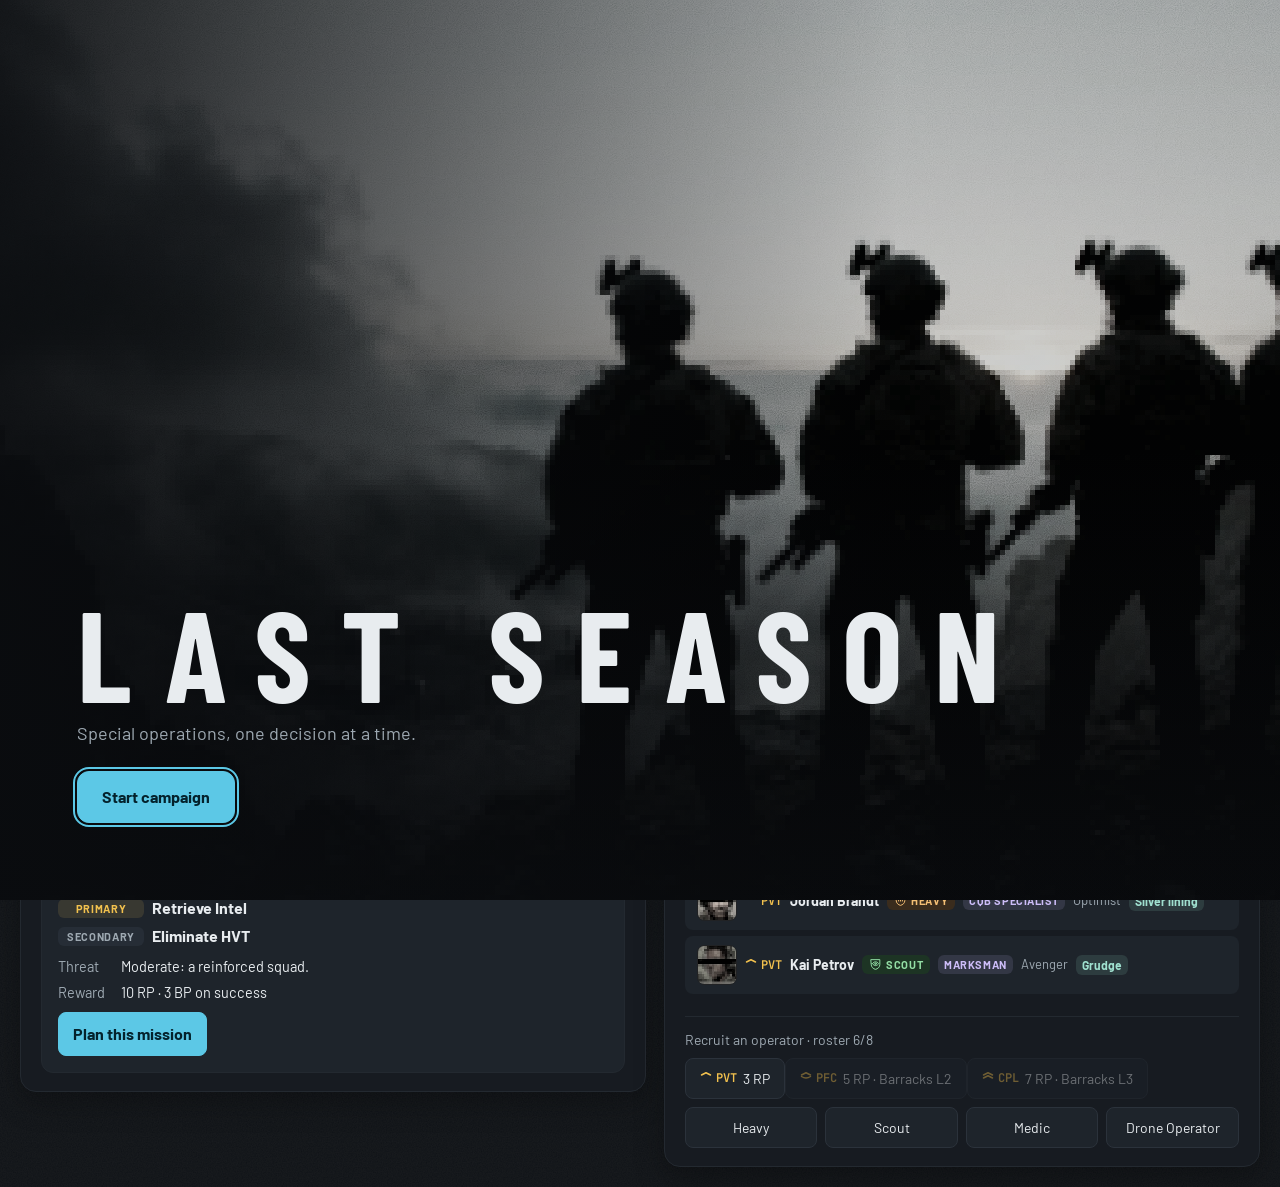
==== commit 340377b9: "Rename the game to LAST SEASON Title screen, browser tab, header and docs. On mid-size screens the h" ====
--- a/index.html
+++ b/index.html
@@ -3,7 +3,7 @@
 <head>
 <meta charset="utf-8">
 <meta name="viewport" content="width=device-width, initial-scale=1, viewport-fit=cover">
-<title>SKIRMISH Ops Board</title>
+<title>LAST SEASON Ops Board</title>
 <meta name="claude:viewport-fit-sides" content="cover">
 <link rel="preconnect" href="https://fonts.googleapis.com">
 <link rel="preconnect" href="https://fonts.gstatic.com" crossorigin>
@@ -66,7 +66,7 @@
 }
 .brand { font: 700 22px/1 var(--display); letter-spacing: 0.22em; }
 .brand span { font: 500 14px/1 var(--body); letter-spacing: 0.02em; color: var(--muted); margin-left: 8px; }
-.phases { display: flex; gap: 4px; align-items: center; flex: 1; min-width: 0; font-size: 13px; font-weight: 600; }
+.phases { display: flex; gap: 4px; align-items: center; flex: 1; min-width: 0; overflow: hidden; font-size: 13px; font-weight: 600; }
 .phases span { color: var(--dim); padding: 4px 10px; border-radius: 99px; white-space: nowrap; }
 .phases span.done { color: var(--muted); }
 .phases span.on { color: var(--accent-ink); background: var(--accent); }
@@ -710,6 +710,7 @@
   .ops-body.with-drawer { grid-template-columns: minmax(0, 1fr); }
   .drawer { position: static; max-height: none; }
   .log ol { max-height: 320px; }
+  .brand { letter-spacing: 0.14em; } .brand span { display: none; } /* the name and the phase steps share the bar */
 }
 @media (max-width: 980px) {
   .base, .brief-grid { grid-template-columns: 1fr; }
@@ -756,7 +757,7 @@
 <body>
 <div id="app">
   <header class="top">
-    <div class="brand">SKIRMISH <span>ops board</span></div>
+    <div class="brand">LAST SEASON <span>ops board</span></div>
     <nav class="phases" id="phases" aria-label="Mission phase"></nav>
     <div class="stats" id="stats"></div>
     <div class="top-actions">
@@ -4581,8 +4582,8 @@
 /** Title card on load: the key art, the name, and the way in. The test hook skips it. */
 function showTitle() {
   const el = document.createElement('div');
-  el.className = 'title'; el.setAttribute('role', 'dialog'); el.setAttribute('aria-label', 'SKIRMISH');
-  el.innerHTML = `${artSlot('KEYART', 'key')}<div class="title-in"><div class="title-logo">SKIRMISH</div><p>Special operations, one decision at a time.</p>
+  el.className = 'title'; el.setAttribute('role', 'dialog'); el.setAttribute('aria-label', 'LAST SEASON');
+  el.innerHTML = `${artSlot('KEYART', 'key')}<div class="title-in"><div class="title-logo">LAST SEASON</div><p>Special operations, one decision at a time.</p>
     <button class="btn primary big" type="button">${G.flown || G.phase !== 'BASE' ? 'Continue campaign' : 'Start campaign'}</button></div>`;
   document.body.append(el);
   const go = el.querySelector('button');
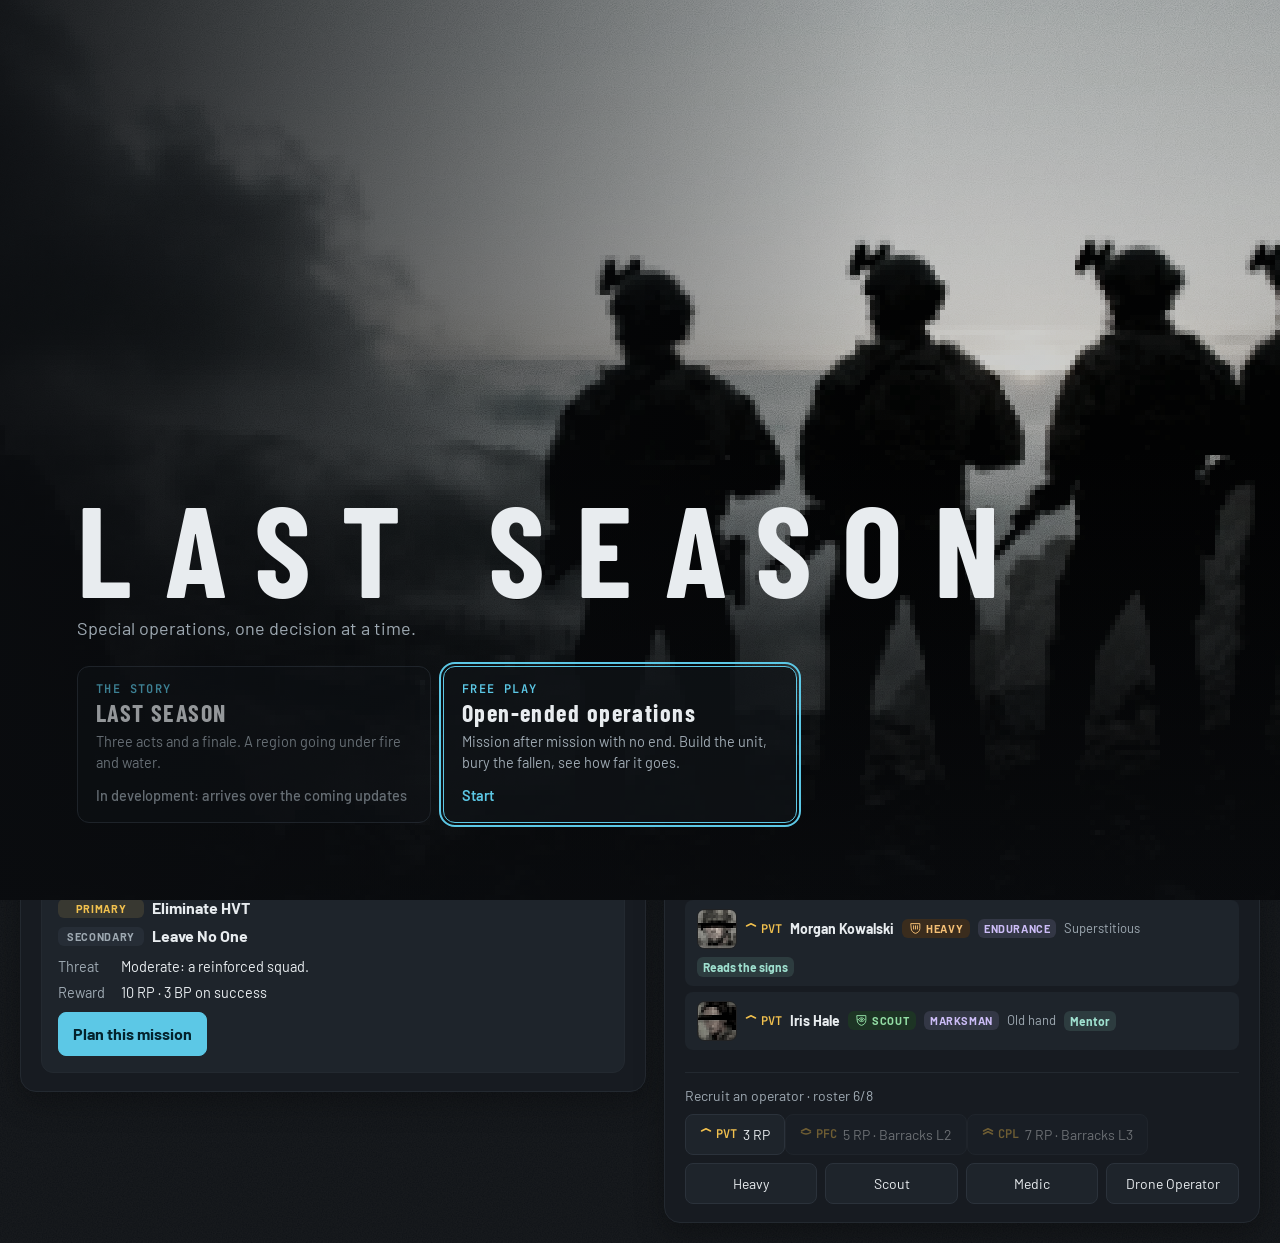
==== commit f5f7c503: "Milestone 1: story text in data files, version 5 saves, choice of how to play, test tools - Story te" ====
--- a/index.html
+++ b/index.html
@@ -631,6 +631,16 @@
 .title-in { position: relative; z-index: 3; display: grid; gap: 10px; justify-items: start; padding: max(32px, 6vw); }
 .title-logo { font: 700 clamp(34px, 10vw, 128px)/0.9 var(--display); letter-spacing: 0.24em; }
 .title-in p { margin: 0 0 14px; color: var(--muted); font-size: 18px; }
+.title-in .title-note { margin: -6px 0 14px; color: var(--gold); font-size: 15px; max-width: 46ch; }
+.modes { display: grid; grid-template-columns: repeat(2, minmax(0, 1fr)); gap: 12px; width: min(720px, 100%); }
+.mode { display: grid; gap: 6px; align-content: start; text-align: left; padding: 16px 18px; border: 1px solid var(--line); border-radius: var(--r); background: rgba(15, 18, 22, 0.78); color: var(--fg); font: inherit; cursor: pointer; }
+.mode b { font: 700 24px/1 var(--display); letter-spacing: 0.06em; }
+.mode span { color: var(--muted); font-size: 14.5px; line-height: 1.45; }
+.mode .mode-kind { font: 600 12px/1 var(--mono); letter-spacing: 0.12em; text-transform: uppercase; color: var(--accent); }
+.mode .mode-go { margin-top: 6px; color: var(--accent); font-weight: 600; }
+.mode:hover:not([disabled]), .mode:focus-visible { border-color: var(--accent); }
+.mode[disabled] { cursor: default; opacity: 0.62; } .mode[disabled] .mode-go { color: var(--muted); font-weight: 500; }
+@media (max-width: 560px) { .modes { grid-template-columns: 1fr; } }
 @media (prefers-reduced-motion: reduce) { .tmap .ping { animation: none; } }
 @media (max-width: 640px) { .tmap svg { min-width: 760px; max-height: none; } } /* phones pan the map sideways; it opens on the current stage */
 @media (max-width: 560px) {
@@ -781,6 +791,8 @@
 <div id="toast" role="status" hidden></div>
 <div id="bubbles" aria-live="polite"></div>
 
+<script src="data/voices.js"></script>
+<script src="data/story.js"></script>
 <script>
 'use strict';
 (() => {
@@ -1264,525 +1276,11 @@
   DOWN: { mood: 'bad', pri: 4, odds: 100 }, LOST: { mood: 'bad', pri: 5, odds: 100 },
 };
 const BARKS_PER_ACTION = 2;
-const BARKS = {
-  STOIC: { SUCCESS: ['Done. Next.', 'As briefed.'], KILL: ['Target down.', 'Two in the chest. Moving.'], PARTIAL: ['Not clean. It will do.'], FAIL: ['Reset. Again.'],
-    WOUND: ['Hit. I can work.', 'It is nothing. Keep going.'], HEALED: ['Thanks, {mate}. Back in.'], DOWN: ['{mate} is down. Cover them.'], LOST: ['{mate} is gone. Finish the job.'],
-    ALERT: ['They know. Tighten up.'], STAGE: ['Eyes on {threat}. Standard drill.', '{threat}. We have done worse.'] },
-  JOKER: { SUCCESS: ['And the crowd goes wild.', 'Tell me that was not beautiful.'], KILL: ['He did not see that coming. Literally.', 'Sorry, buddy. Wrong night.'],
-    PARTIAL: ['Technically a win. I will take technically.'], FAIL: ['In my defence, that was a terrible idea.'], WOUND: ['Ow. Put that in the brochure.', 'I am fine. My dignity is not.'],
-    HEALED: ['{mate}, you have the hands of an angel. Cold ones.'], DOWN: ['{mate}, stop napping, this is not the bus!'], LOST: ['No joke for this one. {mate}...'],
-    ALERT: ['So that is the surprise party ruined.'], STAGE: ['{threat}. Lovely. Who booked this?', 'Ah, {threat}. My favourite.'] },
-  FATALIST: { SUCCESS: ['Worked. For now.', 'Luck. It runs out.'], KILL: ['Their turn tonight. Ours later.', 'One less. Plenty more.'], PARTIAL: ['Always a price. Told you.'], FAIL: ['Of course.'],
-    WOUND: ['There it is. Knew it was coming.', 'Thought it would be worse. Give it time.'], HEALED: ['Patched up for the next one. Thanks, {mate}.'],
-    DOWN: ['{mate}. It was always going to be one of us.'], LOST: ['{mate}. Should have been me. Next time it will be.'], ALERT: ['Here we go. The bad part.'],
-    STAGE: ['{threat}. This is where it goes wrong.', 'Hope everyone wrote their letters. {threat}.'] },
-  ROOKIE: { SUCCESS: ['Did I do that? I did that!', 'It worked! Sorry. Quiet. It worked.'], KILL: ['I got him. I actually got him.', 'Is he... yeah. Okay. Okay.'],
-    PARTIAL: ['That counts, right? Tell me that counts.'], FAIL: ['Sorry! Sorry. My fault.'], WOUND: ["I'm hit! Is it bad? Don't tell me.", 'That really hurts. Nobody said it hurts this much.'],
-    HEALED: ['Thanks, {mate}. I owe you. Like, a lot.'], DOWN: ['{mate}! Somebody help {mate}!'], LOST: ['{mate}? No. No, no...'], ALERT: ['Uh. Are those all for us?'],
-    STAGE: ['Is that {threat}? Like in training?', 'Okay. {threat}. I read about this.'] },
-  GEARHEAD: { SUCCESS: ['Kit performed to spec.', 'See? Maintenance matters.'], KILL: ['Good grouping. Zeroed it myself.', 'Clean function, clean shot.'],
-    PARTIAL: ['Something rattled. I will find out what.'], FAIL: ['That was user error, not the gear.'], WOUND: ['They scratched my plate carrier. And me.', 'Hit. Check my kit first, then me.'],
-    HEALED: ['Nice work, {mate}. Proper tourniquet, too.'], DOWN: ['{mate} is down! Grab their kit, grab them!'], LOST: ['{mate}. Their rifle comes home. They should have.'],
-    ALERT: ['Radios lighting up. Somebody tripped something.'], STAGE: ['{threat}. Right tool for it?', 'Checking batteries before {threat}.'] },
-  GLORY: { SUCCESS: ['Did everyone see that?', 'Write that one down.'], KILL: ['That one goes on my tally.', 'Mine. Count it.'], PARTIAL: ['Messy. Still counts in the story.'],
-    FAIL: ['Nobody saw that. Nobody.'], WOUND: ['A scar! Finally.', 'Hit. Make it look cool in the report.'], HEALED: ['Thanks, {mate}. Make sure I still look good.'],
-    DOWN: ['{mate}, not now! You will miss the best part!'], LOST: ['{mate} deserved a better ending than this.'], ALERT: ['Now it is a real fight.'],
-    STAGE: ['{threat}. Finally something worth the trip.', 'Leave {threat} to me.'] },
-  GUARDIAN: { SUCCESS: ['Good. Everyone still with me?', 'Clear. Keep close.'], KILL: ['He was aiming at us. Not anymore.', 'That is one fewer pointed at you.'],
-    PARTIAL: ['Close. Too close. Check yourselves.'], FAIL: ['Get behind me. Now.'], WOUND: ['Better me than you lot.', 'I am hit. Keep going, I am covering.'],
-    HEALED: ['Thanks, {mate}. Now let me get back in front.'], DOWN: ['I have {mate}! I have them!'], LOST: ['I was supposed to keep {mate} safe.'],
-    ALERT: ['They are coming. Stay behind cover.'], STAGE: ['{threat}. Nobody goes first but me.', 'Stay tight past {threat}.'] },
-  SUPERSTITIOUS: { SUCCESS: ['Touch wood. Somebody touch wood.', 'Knew it. Lucky socks.'], KILL: ['Fate picked him, not me.', 'His charm ran out.'],
-    PARTIAL: ['The luck is thinning. I felt it.'], FAIL: ['Someone said it would be easy. I heard it.'], WOUND: ['I knew it. I saw a crow this morning.', 'Who whistled? Somebody whistled.'],
-    HEALED: ['Bless you, {mate}. Truly.'], DOWN: ['{mate} gave back the lucky coin yesterday. I told them.'], LOST: ['{mate}... I should have given them the charm.'],
-    ALERT: ['Bad omen. Very bad omen.'], STAGE: ['{threat}. Thirteen steps to get here. I counted.', 'Do not say {threat} out loud. It hears.'] },
-  MERC: { SUCCESS: ['That is what you pay me for.', 'Billable.'], KILL: ['He was overpaid.', 'Bonus on that one, I hope.'], PARTIAL: ['That cost extra. I am noting it.'],
-    FAIL: ['Not in my contract, that.'], WOUND: ['Hazard pay. I want hazard pay.', 'Hit. Add it to the invoice.'], HEALED: ['Good work, {mate}. I will buy the first round.'],
-    DOWN: ['{mate} is down. Get them, they owe me money.'], LOST: ['{mate}. Nobody pays enough for that.'], ALERT: ['Price just went up.'],
-    STAGE: ['{threat}. Not enough money in the world.', 'Fine. {threat}. Double time, double pay.'] },
-  PLANNER: { SUCCESS: ['Exactly as planned.', 'Phase complete. Moving to the next.'], KILL: ['Threat removed per plan.', 'Right where I expected him.'], PARTIAL: ['Deviation. Manageable.'],
-    FAIL: ['That was not in the plan. Revising.'], WOUND: ['Hit. Plan for one less pair of hands.', 'Unforeseen. Adjusting.'], HEALED: ['Back on schedule. Thanks, {mate}.'],
-    DOWN: ['{mate} down. Contingency B. Move!'], LOST: ['{mate}. There was no plan for that.'], ALERT: ['Alarm. Switch to the hard plan.'],
-    STAGE: ['{threat}. Page four of the plan.', 'We rehearsed {threat}. Do it like we rehearsed.'] },
-  LONER: { SUCCESS: ['Told you I could do it alone.', 'Easier without help.'], KILL: ['Quiet. Done.', 'One less.'], PARTIAL: ['Too many of us. Too much noise.'],
-    FAIL: ['Should have gone in alone.'], WOUND: ['Leave it. I will manage.', 'Hit. Do not fuss.'], HEALED: ['...Thanks, {mate}.'], DOWN: ['Fine. I will get {mate}.'],
-    LOST: ['{mate}. ...Keep moving.'], ALERT: ['Crowded now.'], STAGE: ['{threat}. Give me room.', 'I will scout {threat}. Alone.'] },
-  JUNKIE: { SUCCESS: ['Yes! Again! Do it again!', 'My heart is going a thousand an hour!'], KILL: ['Woo! Did you feel that?', 'Now we are dancing!'],
-    PARTIAL: ['Close! Love it when it is close!'], FAIL: ['Okay, that was a rush. Just not the good kind.'], WOUND: ['Ha! That stings! I feel alive!', 'Hit! Best night ever, honestly.'],
-    HEALED: ['Patch me up fast, {mate}, I am missing it!'], DOWN: ['{mate}, wake up, you are missing everything!'], LOST: ['{mate}... that is not fun anymore.'],
-    ALERT: ['Now it is a party!'], STAGE: ['{threat}! Finally!', 'Oh, {threat}. Come on, come on.'] },
-  HOMESICK: { SUCCESS: ['One step closer to home.', 'Good. Let us get this over with.'], KILL: ['He had a home too.', 'Done. I just want to go home.'], PARTIAL: ['Fine. Just keep moving.'],
-    FAIL: ['I am supposed to be home for her birthday.'], WOUND: ['Do not tell my mother.', 'Hit. Still going home. Still going home.'],
-    HEALED: ['Thanks, {mate}. I promised I would come back.'], DOWN: ['{mate}! You promised you would come home!'], LOST: ["Someone has to tell {mate}'s family."],
-    ALERT: ['Longer night now.'], STAGE: ['{threat}. Home is the other way.', 'Get past {threat}, then home.'] },
-  PHILOSOPHER: { SUCCESS: ['Order, briefly, out of chaos.', 'Effort, rewarded. Rare.'], KILL: ["He was somebody's whole world.", 'Necessary is not the same as right.'],
-    PARTIAL: ['Everything costs. The universe keeps books.'], FAIL: ['Failure teaches. I would rather not learn.'],
-    WOUND: ['Pain is information. This is a lot of information.', 'The body objects. Noted.'], HEALED: ['Kindness under fire, {mate}. Thank you.'],
-    DOWN: ['{mate}! Stay with us. Stay.'], LOST: ['{mate} was here a moment ago. That is all we get.'], ALERT: ['Chaos returns, as it does.'],
-    STAGE: ['{threat}. What would a wiser person do?', 'Every road leads to {threat} tonight.'] },
-  AVENGER: { SUCCESS: ['Keep pushing. They pay for every step.', 'Good. More.'], KILL: ['That is for the ones we lost.', 'Not enough. Not yet.'],
-    PARTIAL: ['Close enough. They will feel the rest.'], FAIL: ['They will pay for that too.'], WOUND: ['They will regret that.', 'Hit. Just makes me angrier.'],
-    HEALED: ['Patch me up, {mate}. I am not finished.'], DOWN: ['They got {mate}. They will pay.'], LOST: ['{mate}. Add it to the list.'], ALERT: ['Good. Let them come.'],
-    STAGE: ['{threat}. Somebody there owes us.', 'I have been waiting for {threat}.'] },
-  PERFECTIONIST: { SUCCESS: ['Acceptable.', 'Clean. That is how it is done.'], KILL: ['Centre mass. Textbook.', 'One round. As it should be.'], PARTIAL: ['Sloppy. We drill that again at home.'],
-    FAIL: ['Unacceptable. Again, properly.'], WOUND: ['Bad angle. I should not have been there.', 'Hit. My own fault. Sloppy.'], HEALED: ['Neat work, {mate}. Very neat.'],
-    DOWN: ['{mate} is down. Do it right, do it fast.'], LOST: ['{mate}. We did something wrong. I will find it.'], ALERT: ['Someone was careless.'],
-    STAGE: ['{threat}. No mistakes here.', 'Precise movement past {threat}. Precise.'] },
-  OPTIMIST: { SUCCESS: ['See? Told you it would work!', 'Going great, everyone!'], KILL: ['That is one problem solved!', 'Down he goes. Things are looking up.'], PARTIAL: ['Hey, a win is a win!'],
-    FAIL: ['Next one will go better. Bound to.'], WOUND: ['Only a flesh wound! Probably!', 'Hit, but look, still smiling.'], HEALED: ['Good as new! Thanks, {mate}!'],
-    DOWN: ['{mate} will be fine! Get them up!'], LOST: ['{mate}... I really thought we would all make it.'], ALERT: ['Well, at least we know where they are now!'],
-    STAGE: ['{threat}? We have got this.', 'There is a bright side to {threat}. Somewhere.'] },
-  VETERAN: { SUCCESS: ['Seen it done worse.', 'Good. Do not get cocky.'], KILL: ['Should have kept his head down.', 'Just like the old days.'],
-    PARTIAL: ['They always find a way to take something.'], FAIL: ['Happens. Breathe. Go again.'], WOUND: ['Had worse shaving.', 'Another scar for the collection.'],
-    HEALED: ['Steady hands, {mate}. You will go far.'], DOWN: ['{mate}, stay with me. I have seen people come back from worse.'],
-    LOST: ['{mate}. Never gets easier. Anyone who says it does is lying.'], ALERT: ['There it is. Every op, sooner or later.'],
-    STAGE: ['{threat}. Seen a hundred of those.', 'Slow is smooth past {threat}. Smooth is fast.'] },
-  BELIEVER: { SUCCESS: ['For the cause.', 'This is why we are here.'], KILL: ['Justice, delivered.', 'He chose his side.'], PARTIAL: ['Sacrifice is part of it.'],
-    FAIL: ['A setback. The mission stands.'], WOUND: ['I bleed for something. That is enough.', 'Hit. It does not matter. The mission matters.'],
-    HEALED: ['Thank you, {mate}. Back to the work.'], DOWN: ['{mate} gave everything. Get them out!'], LOST: ['{mate} died for something. Remember that.'],
-    ALERT: ['Let them come. We are in the right.'], STAGE: ['{threat}. Stand firm.', 'This is the work. {threat}, then onward.'] },
-  QUIET: { SUCCESS: ['...Good.', '*nods*'], KILL: ['...', 'Down.'], PARTIAL: ['Hm.'], FAIL: ['...Damn.'], WOUND: ['*grits teeth*', 'Fine.'], HEALED: ['*a nod to {mate}*'],
-    DOWN: ['{mate}.'], LOST: ['...{mate}.'], ALERT: ['Company.'], STAGE: ['{threat}.', '*points at {threat}*'] },
-};
-const SCENES = {
-  IN: { HELO: ['The helicopter lifts off and banks toward the hills. Through the open door, the lights of the base shrink to nothing.', 'When the rotor noise swallows the talk, whose words stay with you?'],
-    GROUND: ['The convoy pulls out of the gate onto the dark road. The trucks rattle; someone checks a radio for the third time.', 'When the talk dies down to engine noise, whose words stay with you?'],
-    FOOT: ['The team moves out past the last checkpoint. One last huddle in the treeline before the walk.', 'When the column goes silent, whose words stay with you?'],
-    LSV: ['The light strike vehicles slip out of the gate with their lights off. Every rut in the track comes up through the seats.', 'When the engines settle into a growl, whose words stay with you?'],
-    BOAT: ['The boat pushes off from the jetty on a muffled motor. Black water, cold spray, and the far bank somewhere ahead.', 'When the motor drops to a murmur, whose words stay with you?'],
-    HALO: ['The ramp opens at twenty-five thousand feet. Oxygen hissing, the team waits in the red light for the green.', 'In the last minute before the jump, whose words stay with you?'],
-    MRAP: ['The armoured trucks grind out of the gate. Inside it is loud, hot and close, and everyone pretends to sleep.', 'When the armour plates stop rattling, whose words stay with you?'] },
-  OUT: { HELO: ['The helicopter claws away from the clearing. Nobody speaks until the ground falls far behind.', 'On the long flight back, whose words stay with you?'],
-    GROUND: ['The trucks roar back onto the road. The adrenaline drains out, and the talking starts.', 'On the drive back, whose words stay with you?'],
-    FOOT: ['The team pushes through the treeline toward friendly lines. Once it is safe, someone breaks the silence.', 'On the long walk home, whose words stay with you?'],
-    LSV: ['The vehicles tear away down the track, guns still trained behind them. Only on the main road does anyone breathe.', 'On the rough ride back, whose words stay with you?'],
-    BOAT: ['The boat swings out into the current and the shore falls away into the dark. Somebody bails water and says nothing.', 'On the slow run back across the water, whose words stay with you?'],
-    MRAP: ['The armoured trucks roll out, rounds pinging off the plates for the first kilometre. Then just the engines.', 'On the long drive back behind the armour, whose words stay with you?'] },
-};
+const BARKS = LS_TEXT.BARKS; // data/voices.js
+const SCENES = LS_TEXT.SCENES; // data/story.js
 // Slots: {weapon} {threat} {intel} {env} {mate} {objective} {ride} (IN); {feat} {boom} {mate} {fallen} {weapon} {threat} (OUT).
 // Operator names are unisex, so lines use names, never pronouns, for other operators.
-const LINES = {
-  STOIC: {
-    GEAR: 'Cleaned the {weapon}, checked it twice. It will do its job. So will I.',
-    THREAT: 'Only thing on this op I do not like is {threat}. Does not change the plan.',
-    INTEL: 'Read {intel} cover to cover. Good work. We stick to it until it stops being true.',
-    BLIND: 'No intel. Fine. Eyes open, mouths shut, we find out the old-fashioned way.',
-    ENV: 'Weather is weather. Work with {env}, not against it.',
-    MATE: 'Stay on my left, {mate}. Same as always.',
-    OBJECTIVE: 'We go in, we get {objective}, we come home. Nothing else matters tonight.',
-    FATE: "If it's my turn, it's my turn. Until then I've got work to do.",
-    RIDE: "Check your watches. If we're late getting to {ride}, nobody waits.",
-    KILL: "Clean work tonight, {feat}. Doesn't need talking about. But it was clean.",
-    BOOM: 'Textbook use of {boom}. That is all it was.',
-    HELPED: "I did what anyone would for {mate}. Don't make it a thing.",
-    HELPED_BY: "I owe {mate}. I don't forget debts.",
-    LOST: "We lost {fallen}. We grieve at home. Not here.",
-    SIGNATURE: "The {weapon} didn't miss a beat all night. I'm keeping it.",
-    SURVIVOR: "Went dark for a while back there. I'm back. Moving on.",
-    GHOST: "In and out and nobody knew. That's how it's supposed to go.",
-    NEMESIS: "Said {threat} would be trouble. Was. Isn't anymore.",
-    REFLECT: "Debrief me later. Right now I'm going over every step we took.",
-  },
-  JOKER: {
-    GEAR: "If the {weapon} jams, I'm throwing it at them. Worked in a movie once.",
-    THREAT: "Fun fact: I've been having nightmares about {threat}. Unfun fact: they were documentaries.",
-    INTEL: "According to {intel}, it's a quiet night. So naturally I wore my running shoes.",
-    BLIND: 'No intel, huh? Love a surprise party. Hate it when the party has guns.',
-    ENV: 'Ah, {env}. Perfect for romance. Or ambushes. Mostly ambushes.',
-    MATE: "{mate}, if I die you can have my snacks. If you die, I'm taking your boots.",
-    OBJECTIVE: "Grab {objective}, home by breakfast. I've already ordered the pancakes.",
-    FATE: "My horoscope said 'avoid confrontation'. Wrong job for that, I guess.",
-    RIDE: 'Five stars for the ride in. Let us hope the trip to {ride} gets better reviews.',
-    KILL: 'Did everyone see me {feat}? I need witnesses. For the memoir.',
-    BOOM: 'Was {boom} strictly necessary? No. Was it beautiful? Also no. It was spectacular.',
-    HELPED: 'Patched up {mate} with tape and bad jokes. Mostly the jokes did it.',
-    HELPED_BY: '{mate} saved my life. Now I have to be nice forever. Worst part of the night.',
-    LOST: "{fallen} would've had a joke for this. I can't think of one.",
-    SIGNATURE: "Me and the {weapon} are official now. I'm naming it. Don't laugh.",
-    SURVIVOR: "Blacked out, saw a bright light. Turned out to be a medic's flashlight. Disappointing afterlife.",
-    GHOST: 'Nobody saw us. Honestly, a little insulting.',
-    NEMESIS: 'Remember {threat}? Me neither. Not anymore.',
-    REFLECT: 'Long night. Somebody say something stupid so I can stop thinking.',
-  },
-  FATALIST: {
-    GEAR: 'Nice {weapon}. Shame whoever inherits it will not appreciate the tuning.',
-    THREAT: "It'll be {threat}. Mark my words. It's always the thing you worry about.",
-    INTEL: "Pretty pictures in {intel}. The dead don't care how good the pictures were.",
-    BLIND: 'Going in blind. At least nothing can disappoint me.',
-    ENV: "Fine night to die in {env}. Not that I'm planning on it. Not that plans matter.",
-    MATE: '{mate}, if this goes bad, tell them I saw it coming.',
-    OBJECTIVE: "We'll get {objective}. The question is what it costs.",
-    FATE: "Wrote my letter last night. Feels lighter now. Let's go.",
-    RIDE: "I never count on making it to {ride}. That way I'm never let down.",
-    KILL: "Somebody's mother gets a call tonight. That's what {feat} means.",
-    BOOM: "One day I'll be on the wrong side of something like {boom}. Not today.",
-    HELPED: "Couldn't let {mate} go. Not like that. Not on my watch.",
-    HELPED_BY: "Should've been my turn. {mate} said no. I'm still deciding how I feel.",
-    LOST: "I knew one of us wasn't coming back. I'm sorry it was {fallen}.",
-    SIGNATURE: "The {weapon} kept me breathing tonight. I'll trust it until it doesn't.",
-    SURVIVOR: 'I was gone. I felt it. Something sent me back. Must be unfinished business.',
-    GHOST: 'Nobody saw us. Usually means they see us next time.',
-    NEMESIS: 'Told you it would be {threat}. And we still walked out. Huh.',
-    REFLECT: 'Counting heads. Then counting again. Habit.',
-  },
-  ROOKIE: {
-    GEAR: "Is the {weapon} supposed to rattle like that? I mean, it's fine. It's totally fine.",
-    THREAT: "Sorry, what's the plan for {threat} again? Just checking. Just... checking.",
-    INTEL: 'I read {intel} three times. Is it normal to be this scared after reading it?',
-    BLIND: "We really don't know what's in there? Cool. Cool cool cool.",
-    ENV: 'Does {env} help us or them? Asking for a friend. The friend is me.',
-    MATE: "{mate}, I'm sticking to you like glue. Tell me if I'm doing something wrong.",
-    OBJECTIVE: 'Getting {objective} is the whole point, right? I can do that. I trained for this.',
-    FATE: "My family thinks I work in logistics. Let's keep it that way.",
-    RIDE: 'If I miss the run to {ride}, somebody come back for me. Please.',
-    KILL: 'Was that me? I keep seeing it. Me, {feat}.',
-    BOOM: 'I set off {boom}! On purpose. Mostly on purpose.',
-    HELPED: 'I patched up {mate}. My hands were shaking the whole time. It held!',
-    HELPED_BY: "{mate} saved me back there. I'll never forget it. Ever.",
-    LOST: "{fallen} taught me to tie a tourniquet last week. I don't... I don't get it.",
-    SIGNATURE: 'The {weapon} worked every single time. I think we are friends now.',
-    SURVIVOR: 'I thought that was it. I really thought that was it.',
-    GHOST: "We didn't fire a shot? Is it always like this? It's never like this, is it.",
-    NEMESIS: 'I was so scared of {threat}. And we beat it. We actually beat it!',
-    REFLECT: "Can we do that again? No. Never. Maybe. I don't know.",
-  },
-  GEARHEAD: {
-    GEAR: "Zeroed the {weapon} twice last night. If it jams, I'm filing a complaint with God.",
-    THREAT: 'Packed a load-out just for {threat}. Hope it is enough. Hope I am wrong to worry.',
-    INTEL: "Ran the numbers off {intel}: range, angles, cover. We're good. Mostly.",
-    BLIND: 'No intel means you bring a bit of everything. My back hates me.',
-    ENV: 'Checked every seal against {env}. Kit is ready. Not sure about the people.',
-    MATE: '{mate}, your sling is twisted. Fix it before I fix it for you.',
-    OBJECTIVE: 'Got the right tools for {objective}. Tools never let you down. People do.',
-    FATE: 'If I do not make it, my torque wrench goes to whoever earns it.',
-    RIDE: 'Somebody better have triple-checked the plan for {ride}. I did. Still worried.',
-    KILL: "Proper kit, proper result. That's how you end up {feat}.",
-    BOOM: 'Did you hear {boom}? Perfect pressure wave. I want to frame it.',
-    HELPED: 'Rigged a splint for {mate} out of a rail cover and zip ties. Engineering.',
-    HELPED_BY: "{mate} fixed me up better than I fix rifles. That's saying something.",
-    LOST: "{fallen}'s kit is coming home with me. All of it. Clean.",
-    SIGNATURE: 'The {weapon} and I have an understanding now. Nobody else touches it.',
-    SURVIVOR: "Plate stopped what it could. I'll be writing to the manufacturer. Nicely.",
-    GHOST: 'Suppressors earned their keep tonight. Not one shot heard.',
-    NEMESIS: 'Built a whole kit around {threat}. Worth every gram.',
-    REFLECT: 'Everything worked tonight. Even me. Mostly.',
-  },
-  GLORY: {
-    GEAR: 'Watch me with the {weapon} tonight. Somebody film it.',
-    THREAT: 'Let them bring {threat}. Bigger the problem, better the story.',
-    INTEL: 'Saw {intel}. Plenty of targets. Plenty of chances to shine.',
-    BLIND: "Nobody knows what's in there? Then nobody knows what I'll do about it.",
-    ENV: 'Heroes do not care about {env}. Watch.',
-    MATE: '{mate}, stay behind me tonight. Best seat in the house.',
-    OBJECTIVE: 'When they write this one up, my name goes next to {objective}.',
-    FATE: "If I go out, it'll be the kind they name a building after.",
-    RIDE: "I'll be the last one to reach {ride}. Somebody has to cover the exit.",
-    KILL: "Tell me somebody saw me {feat}. Tell me.",
-    BOOM: 'Everyone felt {boom}. That was me.',
-    HELPED: 'Dragged {mate} out under fire. Yeah. That happened.',
-    HELPED_BY: "{mate} got me out. I'll admit it. Once. Here. Never again.",
-    LOST: "{fallen} deserved the medal tonight. Not me. I'll make sure they hear it.",
-    SIGNATURE: "The {weapon} made me look good tonight. We're a team now.",
-    SURVIVOR: "Went down, got up. That's the part they'll remember.",
-    GHOST: 'Nobody even knew we were there. Feels wrong. Feels kind of great.',
-    NEMESIS: 'Everyone worried about {threat}. I handled it.',
-    REFLECT: 'Good night. Could have been legendary. Next time.',
-  },
-  GUARDIAN: {
-    GEAR: "The {weapon} is for keeping you lot alive. That's all it's for.",
-    THREAT: "I don't like {threat}. Everyone stays close when we get there.",
-    INTEL: "If {intel} is right, we all walk out. Let's make sure it's right.",
-    BLIND: 'No intel. Then we move slow, and nobody gets ahead of me.',
-    ENV: 'Stay in sight of each other in {env}. Nobody wanders.',
-    MATE: "{mate}, I've got your back. Whatever happens in there.",
-    OBJECTIVE: "We'll get {objective}, but not at any price. Everyone comes home.",
-    FATE: "If somebody's taking a hit tonight, let it be me.",
-    RIDE: "I'm counting heads at {ride}. Nobody gets left.",
-    KILL: "Didn't enjoy {feat}. Did it so nobody else had to.",
-    BOOM: 'Used {boom} so nobody had to go through that door first.',
-    HELPED: "{mate} was down. I wasn't leaving. Simple as that.",
-    HELPED_BY: "Usually I'm the one doing the carrying. Thanks, {mate}.",
-    LOST: "I was supposed to keep {fallen} safe. I'll carry that.",
-    SIGNATURE: 'The {weapon} kept them off us. It stays with me.',
-    SURVIVOR: "Went down covering the team. I'd do it again.",
-    GHOST: 'No shots fired means nobody got hurt. Best kind of night.',
-    NEMESIS: "Worried about {threat} all the way in. Everyone's still here. Good.",
-    REFLECT: 'Everybody check yourselves. Then check each other.',
-  },
-  SUPERSTITIOUS: {
-    GEAR: "Kissed the {weapon} for luck. Don't look at me like that.",
-    THREAT: "Dreamt about {threat} last night. Dreams like that don't come for nothing.",
-    INTEL: "Good pictures in {intel}. Cameras don't see ghosts, though.",
-    BLIND: 'Going in without intel on a night like this. Somebody touch wood.',
-    ENV: "An op in {env}. That's a sign. Good or bad, we'll find out.",
-    MATE: "{mate}, you're wearing the lucky socks, right? Tell me you are.",
-    OBJECTIVE: "Knocked three times before we left. We'll get {objective}.",
-    FATE: 'Same boots, same breakfast, same seat. Nothing changes, nothing goes wrong.',
-    RIDE: "Nobody says the words 'easy pickup' until we're at {ride}. Nobody.",
-    KILL: 'Felt it in my bones before {feat}. Something was guiding me.',
-    BOOM: 'Saw a crow right before {boom}. Told you. Signs.',
-    HELPED: 'Gave {mate} my charm while I patched them up. It stays with them now.',
-    HELPED_BY: '{mate} pulled me back. Somebody up there is working overtime.',
-    LOST: "I saw the signs and didn't say anything. I'm sorry, {fallen}.",
-    SIGNATURE: "The {weapon} is blessed. I'm sure of it now.",
-    SURVIVOR: "Went somewhere dark and something sent me back. I'm not asking questions.",
-    GHOST: 'Like smoke. Nobody saw a thing. Good omens all night.',
-    NEMESIS: 'The dream about {threat} came true, but we came out on top. Curse broken.',
-    REFLECT: 'Salt over the shoulder, all of you. Just in case.',
-  },
-  MERC: {
-    GEAR: 'The {weapon} cost me a month of pay. It better earn it back.',
-    THREAT: "Nobody's paying me enough for {threat}. Put it on the invoice.",
-    INTEL: "Somebody paid good money for {intel}. Let's see if it comes with a refund policy.",
-    BLIND: 'No intel. So danger pay doubles, right? Right?',
-    ENV: "Working in {env} costs extra. I'll remind accounting.",
-    MATE: '{mate}, cover me and I split my bonus with you. Ten percent. Fine, fifteen.',
-    OBJECTIVE: 'Get {objective}, get paid. Everything else is unbillable.',
-    FATE: "Dead people don't cash checks. So I don't plan on it.",
-    RIDE: "Whatever happens, I'm getting to {ride}. That part of the contract I read twice.",
-    KILL: "That's a bonus line right there, {feat}. Somebody write it down.",
-    BOOM: "Hope they're not charging us for {boom}.",
-    HELPED: 'Patched up {mate}. On the house. Just this once.',
-    HELPED_BY: "{mate} saved my hide. I'll buy the drinks. All of them. Once.",
-    LOST: "{fallen} was the only one here not in it for the money. Figures.",
-    SIGNATURE: 'The {weapon} paid for itself tonight. Best investment I ever made.',
-    SURVIVOR: 'Nearly checked out without collecting. Not happening again.',
-    GHOST: 'No ammo spent, full fee. My favourite kind of job.',
-    NEMESIS: 'We took care of {threat}. I want that hazard pay.',
-    REFLECT: 'Same as always. Add it up, see if it was worth it.',
-  },
-  PLANNER: {
-    GEAR: 'The {weapon} fits the plan. Everything tonight fits the plan.',
-    THREAT: "There's one thing the plan doesn't cover well: {threat}.",
-    INTEL: 'I built three contingencies off {intel}. We use the first one.',
-    BLIND: 'No intel. So the plan is: observe, then plan. I hate this.',
-    ENV: 'Factored {env} into every timing. Stick to the timings.',
-    MATE: '{mate}, you are on phase two. Know your cue.',
-    OBJECTIVE: "Twelve steps to {objective}. I've walked them a hundred times in my head.",
-    FATE: "The odds are fine. I've run them. Mostly fine.",
-    RIDE: "Our timing at {ride} has a four-minute margin. Don't eat into it.",
-    KILL: 'That went exactly as drawn up: {feat}.',
-    BOOM: 'Timed {boom} to the second. Satisfying.',
-    HELPED: "Treating {mate} wasn't in the plan. Should have been. It will be.",
-    HELPED_BY: "{mate} improvised and saved me. I'm adding that to the plan.",
-    LOST: "Somewhere in the plan there was a mistake that cost us {fallen}. I'll find it.",
-    SIGNATURE: 'The {weapon} was the one variable I never had to worry about.',
-    SURVIVOR: "Going unconscious wasn't in my plan. Revised.",
-    GHOST: "Undetected. Every step on schedule. That's what planning buys you.",
-    NEMESIS: 'Flagged {threat} as the risk. Risk managed.',
-    REFLECT: 'Debrief notes are already forming. Somebody give me a pen.',
-  },
-  LONER: {
-    GEAR: "Me and the {weapon}. That's all I need tonight.",
-    THREAT: "I'll deal with {threat} myself. Stay out of my way.",
-    INTEL: "Don't trust {intel}. Trust what I see.",
-    BLIND: "No intel. Good. I work better without someone else's guesses.",
-    ENV: "I know how to move in {env}. Don't follow too close.",
-    MATE: "{mate}. Just... don't slow me down.",
-    OBJECTIVE: "I'll get {objective}. You lot keep the noise down.",
-    FATE: "If I don't come back, don't come looking.",
-    RIDE: "I'll get to {ride}. My own way.",
-    KILL: "Didn't need anyone for {feat}. Never do.",
-    BOOM: 'Set {boom} myself. Easier than explaining it.',
-    HELPED: "Stayed with {mate}. Don't make it weird.",
-    HELPED_BY: "Didn't ask for help. {mate} helped anyway. ...Thanks.",
-    LOST: "Shouldn't have let {fallen} get close. To me, I mean. Now look.",
-    SIGNATURE: "The {weapon} doesn't talk and doesn't let me down. I'll keep it.",
-    SURVIVOR: 'Woke up on my own. Always do.',
-    GHOST: "Nobody saw us. That's how I like everything.",
-    NEMESIS: 'Said I would handle {threat}. Did.',
-    REFLECT: "Leave me alone for a bit. I'm fine.",
-  },
-  JUNKIE: {
-    GEAR: "Can't wait to open up with the {weapon}. Seriously, I can't wait.",
-    THREAT: "Everyone's worried about {threat}? Good. Means it'll be fun.",
-    INTEL: 'Read {intel}. Skipped to the part with the most guards.',
-    BLIND: "No intel? That's the best kind. Pure surprise.",
-    ENV: "An op in {env}! My heart's already going.",
-    MATE: '{mate}, race you to the objective. Loser buys.',
-    OBJECTIVE: "Let's hit {objective} hard and fast. Hard and fast is the only speed.",
-    FATE: 'Only time I feel alive is when I almost do not.',
-    RIDE: 'The sprint to {ride} at the end. Best part of the night.',
-    KILL: 'My hands are still buzzing from {feat}.',
-    BOOM: 'Did you feel {boom}? Can we do it again? Can we?',
-    HELPED: 'Hauled {mate} out with rounds snapping overhead. What a rush. Sorry, {mate}.',
-    HELPED_BY: '{mate} pulled me out of that mess. Best night of my life, honestly.',
-    LOST: "Doesn't feel fun anymore. {fallen} should be here.",
-    SIGNATURE: "The {weapon} sings. I'm never giving it back.",
-    SURVIVOR: 'Went all the way down and came back. Nothing beats that. Nothing.',
-    GHOST: "Nobody saw us? Kind of boring. Kind of thrilling. I'm confused.",
-    NEMESIS: "Took on {threat} and won. When's the next one?",
-    REFLECT: "Can't sleep. Won't sleep. What a night.",
-  },
-  HOMESICK: {
-    GEAR: "Taped a photo from home under the {weapon}'s grip. Silly, I know.",
-    THREAT: 'Just want to get past {threat} and go home.',
-    INTEL: "If {intel} is right, I'll be home for the weekend.",
-    BLIND: 'No intel. Promised I would be careful. Guess I have to mean it.',
-    ENV: 'Same {env} back home tonight, maybe. Wonder if they are looking at it too.',
-    MATE: "{mate}, if anything happens, you've got the letter. Right pocket.",
-    OBJECTIVE: 'Get {objective}, get out, get home. In that order.',
-    FATE: 'Promised someone I would come back. I keep my promises.',
-    RIDE: "I keep thinking about the moment we reach {ride}. That's the one I'm living for.",
-    KILL: "They'll ask me what I did tonight. I won't tell them about {feat}.",
-    BOOM: 'Felt {boom} in my chest. Glad nobody back home will ever hear that sound.',
-    HELPED: 'Kept {mate} talking about home while I worked. Kept us both going.',
-    HELPED_BY: "Thanks to {mate}, nobody back home gets a knock on the door tonight.",
-    LOST: "Someone's waiting at home for {fallen}. I can't stop thinking about that.",
-    SIGNATURE: "The {weapon} got me home tonight. That's all I asked of it.",
-    SURVIVOR: "When I was out, I was home. Then I woke up here. I'll get back.",
-    GHOST: 'Quiet night. Wish they were all like this. Wish I was home.',
-    NEMESIS: 'Got past {threat}. One step closer to home.',
-    REFLECT: 'Need to call home. Just to hear a voice.',
-  },
-  PHILOSOPHER: {
-    GEAR: "Funny thing, the {weapon}. Just a tool. It's the hand that decides.",
-    THREAT: 'Our fear of {threat} says more about us than about them.',
-    INTEL: 'We trust {intel} the way sailors once trusted maps of the edge of the world.',
-    BLIND: 'Not knowing is the honest state of things. Tonight we just admit it.',
-    ENV: "There's something old about {env}. Soldiers have been waiting in it forever.",
-    MATE: '{mate}, ever wonder why we keep doing this? Ask me afterwards.',
-    OBJECTIVE: "Is {objective} worth what it'll cost? We'll know afterwards. We always do.",
-    FATE: "Whatever happens, it'll be what it was always going to be.",
-    RIDE: 'Every road in leads to the road out. Ours ends at {ride}.',
-    KILL: 'There is a silence after {feat}. I keep listening to it.',
-    BOOM: 'Strange how {boom} undid in a second what took someone years to build.',
-    HELPED: 'Helping {mate} was the only clear thing tonight.',
-    HELPED_BY: "{mate} chose to come back for me. I've been thinking about that choice.",
-    LOST: "{fallen} is a story now. Let's tell it properly.",
-    SIGNATURE: 'The {weapon} and I understood each other tonight. Strange thing to say about a tool.',
-    SURVIVOR: 'I was nowhere for a while. It was quieter than I expected.',
-    GHOST: "We passed through like a rumour. Maybe that's the best we can be.",
-    NEMESIS: 'Our fear of {threat} was bigger than the thing itself turned out to be.',
-    REFLECT: "What we did tonight and what it meant aren't the same question.",
-  },
-  AVENGER: {
-    GEAR: 'The {weapon} has a job tonight. Settling accounts.',
-    THREAT: "If it's {threat} waiting for us, good. I've got a score to settle.",
-    INTEL: 'Read {intel} looking for one thing. Faces.',
-    BLIND: "Don't need intel to know who the enemy is.",
-    ENV: "Doesn't matter if it's {env}. They'll see me coming either way.",
-    MATE: "{mate}, stay close. I've lost enough people.",
-    OBJECTIVE: 'This is about more than {objective}. For me, anyway.',
-    FATE: "I'll go when they're paid back. Not before.",
-    RIDE: "I'll get to {ride} when I'm done. Not before.",
-    KILL: 'I thought {feat} would feel like more.',
-    BOOM: 'Hope they heard {boom} all the way up to their bosses.',
-    HELPED: 'Not losing anyone else. Not {mate}. Not tonight.',
-    HELPED_BY: '{mate} pulled me back from the edge. In more ways than one.',
-    LOST: "They'll pay for {fallen}. Every one of them.",
-    SIGNATURE: "The {weapon} delivered tonight. It'll keep delivering.",
-    SURVIVOR: "They tried to put me down. That's one more debt.",
-    GHOST: 'They never saw us. Next time, I want them to.',
-    NEMESIS: "Told you {threat} would come for us. Now it's done.",
-    REFLECT: "Doesn't feel finished. It never does.",
-  },
-  PERFECTIONIST: {
-    GEAR: "Stripped and rebuilt the {weapon} four times. It's perfect. Ish.",
-    THREAT: 'Everything is accounted for except {threat}. That bothers me.',
-    INTEL: "Found two errors in {intel}. Corrected them. You're welcome.",
-    BLIND: 'Going in without intel is sloppy. Not our fault. Still sloppy.',
-    ENV: "Recalculated every movement for {env}. Don't improvise.",
-    MATE: "{mate}, your spacing was off in training. Tonight, it isn't.",
-    OBJECTIVE: 'Getting {objective} is the minimum. Doing it cleanly is the job.',
-    FATE: "Mistakes get people killed. I don't make mistakes. Usually.",
-    RIDE: 'Arrival at {ride} on the minute. Not early. Not late.',
-    KILL: 'Textbook. Every angle right, {feat}.',
-    BOOM: 'Placement on {boom} was millimetre-perfect. I measured.',
-    HELPED: "Dressed {mate}'s wound properly. Hospital grade. Nearly.",
-    HELPED_BY: "{mate}'s field dressing was... adequate. More than adequate. Thank you.",
-    LOST: "Losing {fallen} wasn't a mistake anyone made. That's what I can't stand.",
-    SIGNATURE: "The {weapon} performed flawlessly. I don't say that about anything.",
-    SURVIVOR: 'Getting knocked out was below my standards. Noted.',
-    GHOST: "Zero detection. Zero rounds. That's a perfect score.",
-    NEMESIS: 'The one variable was {threat}. Eliminated.',
-    REFLECT: "Three things we could have done better. I'll list them later.",
-  },
-  OPTIMIST: {
-    GEAR: 'The {weapon} feels great tonight. Good sign!',
-    THREAT: "Sure, there's {threat}. But there's also us!",
-    INTEL: "Look how much {intel} tells us. We're in great shape.",
-    BLIND: 'No intel? Means no bad news either!',
-    ENV: 'Love {env}. Honestly, perfect for this.',
-    MATE: "{mate}, this is going to go great. I can feel it.",
-    OBJECTIVE: "We'll get {objective} and be back before the coffee's cold.",
-    FATE: "Nobody's dying tonight. I've decided.",
-    RIDE: 'Picture us at {ride}, laughing about all this. Hold that picture.',
-    KILL: 'Honestly, {feat} might have saved the whole mission.',
-    BOOM: 'Well, {boom} certainly opened things up!',
-    HELPED: "Patched up {mate}, and there's a smile already. Told you!",
-    HELPED_BY: '{mate} saved me! I knew it. I always knew.',
-    LOST: "I said nobody would die. I was wrong about {fallen}. I'm so sorry.",
-    SIGNATURE: 'The {weapon} was amazing tonight. Lucky gun. Lucky me.',
-    SURVIVOR: 'Down and out, and back up! See? Things work out.',
-    GHOST: 'Nobody saw us! Not even a little! Best night ever.',
-    NEMESIS: 'Everyone worried about {threat}, and look! We are fine!',
-    REFLECT: "Rough in places, but we're going home. That's a win.",
-  },
-  VETERAN: {
-    GEAR: 'Carried a {weapon} like that on my first tour. Treat it right, it treats you right.',
-    THREAT: "Seen {threat} go wrong before. Keep your heads down when we get there.",
-    INTEL: 'Good work on {intel}. Still, trust your eyes over paper.',
-    BLIND: "Did this for years without satellites. You'll be fine. Probably.",
-    ENV: 'Done a dozen ops in {env}. Slow is smooth, smooth is fast.',
-    MATE: '{mate}, watch how I move tonight. Learn something.',
-    OBJECTIVE: "Seen people die for less than {objective}. Let's not join them.",
-    FATE: "Twenty years of this. Still here. Means nothing tonight, but still here.",
-    RIDE: 'Golden rule: always know your way to {ride}. Always.',
-    KILL: 'Twenty years, and {feat} still makes my hands shake afterwards.',
-    BOOM: 'Old school, {boom}. Some things never change.',
-    HELPED: 'Patched up {mate}. Done it a hundred times. Never gets easier.',
-    HELPED_BY: "Getting old. {mate} pulled me out. I won't forget it.",
-    LOST: 'Buried a lot of friends. {fallen} goes on the list. It never gets shorter.',
-    SIGNATURE: 'The {weapon} reminded me of the old days. Keeping it.',
-    SURVIVOR: 'Went down. Not the first time. Hopefully not the last either.',
-    GHOST: 'That is how we did it back in the day. Nobody the wiser.',
-    NEMESIS: 'Knew {threat} would bite. Bit back harder.',
-    REFLECT: "Sleep when you can. Talk when you're ready. Not before.",
-  },
-  BELIEVER: {
-    GEAR: 'The {weapon} serves something bigger than any of us.',
-    THREAT: "Let {threat} come. We're on the right side of this.",
-    INTEL: 'Someone risked their life for {intel}. We honour that by getting it right.',
-    BLIND: "No intel. Doesn't matter. We know why we're here.",
-    ENV: 'Even {env} is on our side tonight.',
-    MATE: '{mate}, what we do tonight matters. Never forget that.',
-    OBJECTIVE: 'Getting {objective} could save lives. Hundreds, maybe.',
-    FATE: "If I fall, I fall for something. That's enough.",
-    RIDE: "Whatever happens, we all reach {ride} together. That's the promise.",
-    KILL: 'History will remember {feat}, even if nobody ever knows our names.',
-    BOOM: 'With {boom}, we sent a message tonight.',
-    HELPED: 'Saving {mate} was the most important thing I did tonight.',
-    HELPED_BY: "{mate} believed in me enough to come back. I won't waste that.",
-    LOST: '{fallen} died for something real. We make sure it counts.',
-    SIGNATURE: "The {weapon} served well tonight. And it'll serve again.",
-    SURVIVOR: "I was given another chance. I won't waste it.",
-    GHOST: "Unseen, unheard, and the job is done. That's service.",
-    NEMESIS: "We faced {threat} and didn't flinch. That's faith.",
-    REFLECT: 'Whatever it cost, it mattered. Hold on to that.',
-  },
-  QUIET: {
-    GEAR: 'Checked the {weapon}. Ready.',
-    THREAT: "Watch out for {threat}. That's all.",
-    INTEL: 'Read {intel}. Good enough.',
-    BLIND: 'No intel. Fine.',
-    ENV: 'Pay attention to {env}. It talks.',
-    MATE: '{mate}. With me.',
-    OBJECTIVE: 'Get {objective}. Get out.',
-    FATE: 'Not worried.',
-    RIDE: 'See you at {ride}.',
-    KILL: "Didn't miss.",
-    BOOM: 'That was loud. Worked, though.',
-    HELPED: "{mate}'s fine now. That's all.",
-    HELPED_BY: 'Thanks, {mate}. Mean it.',
-    LOST: 'For {fallen}.',
-    SIGNATURE: 'Good {weapon}. Keeping it.',
-    SURVIVOR: 'Still here.',
-    GHOST: 'Nobody saw. Good.',
-    NEMESIS: 'Called {threat}. Handled.',
-    REFLECT: 'Long night.',
-  },
-};
+const LINES = LS_TEXT.LINES; // data/voices.js
 
 // =====================================================================================
 // SEEDED RNG + small helpers
@@ -1822,11 +1320,13 @@
 // =====================================================================================
 // CAMPAIGN + MISSION GENERATION
 // =====================================================================================
-function newCampaign(seed) {
-  G = { v: 4, mode: 'ops', rs: seed | 0, phase: 'BASE', rp: 12, bp: 3, flown: 0, nextSid: 1, roster: [], used: {}, recruits: 0,
+/** A new campaign. play: 'story' (LAST SEASON) or 'open' (open-ended operations); null asks on the title screen. */
+function newCampaign(seed, play = 'open') {
+  G = { v: 5, mode: 'ops', play, rs: seed | 0, phase: 'BASE', rp: 12, bp: 3, flown: 0, nextSid: 1, roster: [], used: {}, recruits: 0,
     armory: { CARBINE: 4, SMG: 2, DMR: 1, LMG: 2, AK: 0, VEST: 4, PLATE: 2, SUPPRESSOR: 1, OPTIC: 1, TOOLKIT: 1, GHILLIE: 0, THERMAL: 0, MEDKIT: 3, FRAG: 4, BREACH: 3, DRONE: 2 },
     base: { lv: { CMD: 1, INTEL: 1, MED: 1, ENG: 1, LOG: 1, BARRACKS: 1 }, beds: [], damaged: {}, offers: [] },
     nemeses: [], captives: [], // officers who got away, and officers held at base
+    memorial: [], archive: [], // the fallen, and a file for every mission flown
     mission: null, battle: null, debrief: null };
   [[60, 'HEAVY'], [25, 'MEDIC'], [25, 'SCOUT'], [0, 'DRONE'], [0, 'HEAVY'], [0, 'SCOUT']].forEach(([xp, cls]) => recruit(xp, cls));
   beginBase(false);
@@ -2848,228 +2348,7 @@
   }
 }
 /** What a specialist says when their way out saves a stopped stage, in their personality's voice. Always spoken. */
-const SAVE_LINES = {
-  DEMOLITIONS: {
-    STOIC: 'Charge placed, wall gone. Log it as a door.',
-    JOKER: 'Knock knock. Nobody gets to answer anymore.',
-    FATALIST: 'Every wall comes down eventually. I just keep the schedule.',
-    ROOKIE: 'I did the math in my head. Twice. Okay, three times.',
-    GEARHEAD: 'Forty grams, shaped right. Physics does not negotiate.',
-    GLORY: 'Somebody tell the satellites to look this way.',
-    GUARDIAN: 'Everyone behind me. The wall takes the hit, not you.',
-    SUPERSTITIOUS: 'Touched the det cord three times. The wall never stood a chance.',
-    MERC: 'That hole cost more than this village earns in a year. Bill it.',
-    PLANNER: 'Plan B was always a hole in the wall. Plan B is now.',
-    LONER: 'Stay back. The quiet ones are the ones who walk away from blasts.',
-    JUNKIE: 'Feel that in your teeth? That is the good part.',
-    HOMESICK: 'My father built walls. I just take them apart.',
-    PHILOSOPHER: 'A door is just a wall someone argued with.',
-    AVENGER: 'They built it to keep us out. Let them count the bricks.',
-    PERFECTIONIST: 'Clean cut. No scorch past the line. That is how it is done.',
-    OPTIMIST: 'See? A brand new door. Things are looking up.',
-    VETERAN: 'Same wall, different country. Same smoke in the lungs.',
-    BELIEVER: 'Nothing stands between us and the job. Nothing.',
-    QUIET: 'Door.',
-  },
-  MARKSMAN: {
-    STOIC: 'Seven hundred metres, no wind. Moving on.',
-    JOKER: 'Tell them it was a power cut. A very precise power cut.',
-    FATALIST: 'They were dead the moment I got the high ground. They just did not know.',
-    ROOKIE: 'My hands were shaking. The scope was not.',
-    GEARHEAD: 'Thermal does not lie. Body heat in the rain, every time.',
-    GLORY: 'Count them. I will wait. I will still be up here.',
-    GUARDIAN: 'Go. I am watching every window you pass.',
-    SUPERSTITIOUS: 'Same round I kissed this morning. Same luck.',
-    MERC: 'One cartridge, one problem solved. Cheapest work there is.',
-    PLANNER: 'I mapped every lane of fire before you woke up.',
-    LONER: 'Leave me up here. It is quieter with just the scope.',
-    JUNKIE: 'Breathe out, squeeze, and the world goes silent. God, I love that.',
-    HOMESICK: 'Up here the wind sounds like the coast back home.',
-    PHILOSOPHER: 'Through the glass they are just heat signatures. That is the trouble with distance.',
-    AVENGER: 'That one was for the convoy.',
-    PERFECTIONIST: 'Centre mass, centre mass, centre mass. No second shots.',
-    OPTIMIST: 'Lane is clear below. Lovely night for a walk.',
-    VETERAN: 'Glass, wind, breath. The rest is paperwork.',
-    BELIEVER: 'Every shot is a promise kept.',
-    QUIET: 'Clear.',
-  },
-  CQB: {
-    STOIC: 'Six rooms. Six seconds each. Next door.',
-    JOKER: 'Room service. Sorry about the mess.',
-    FATALIST: 'One of these doors has my name behind it. Not tonight.',
-    ROOKIE: 'I did not think. I just went. Is that how it works?',
-    GEARHEAD: 'Short barrel, good light, bad night for them.',
-    GLORY: 'First through the door. Always. Put that on the stone.',
-    GUARDIAN: 'I take the doors so you do not have to.',
-    SUPERSTITIOUS: 'Left foot first through every door. Still breathing.',
-    MERC: 'Close work costs extra. Somebody is paying for this blood.',
-    PLANNER: 'Corners, angles, fatal funnel. I drew it on my hand.',
-    LONER: 'Do not follow me in. You will slow me down.',
-    JUNKIE: 'Two metres from them. That is where I live.',
-    HOMESICK: 'Same hallway as my old flat. Different smell.',
-    PHILOSOPHER: 'Rooms are just boxes we decide to die in.',
-    AVENGER: 'They hid in the dark. I brought it in with me.',
-    PERFECTIONIST: 'Clean entry, clean exit. The blood is not mine. Mostly.',
-    OPTIMIST: 'Hurts. But we are through, are we not?',
-    VETERAN: 'Hallways never change. Only the wallpaper.',
-    BELIEVER: 'For the ones who never made it to a door like this.',
-    QUIET: 'Done. Next.',
-  },
-  DIVER: {
-    STOIC: 'Cold water, steady breath. Nobody watches the river.',
-    JOKER: 'Free spa treatment. Bring your own leeches.',
-    FATALIST: 'The water does not care who drowns. Tonight it picked them.',
-    ROOKIE: 'I could not see my own hands down there.',
-    GEARHEAD: 'Rebreather, no bubbles. Ghosts under their floodlights.',
-    GLORY: 'Swam right under their noses. Somebody film it next time.',
-    GUARDIAN: 'Hold my line. I lose nobody in black water.',
-    SUPERSTITIOUS: 'Rivers take one a year. Not one of ours.',
-    MERC: 'Hazard pay doubles below the waterline. Read the contract.',
-    PLANNER: 'Two knots of current, exit under the pier. On the clock.',
-    LONER: 'Down there it is just me and the static in my ears.',
-    JUNKIE: 'Lungs on fire, heart in my throat. Best part of the job.',
-    HOMESICK: 'Smells like the harbour at home. Oil and rain.',
-    PHILOSOPHER: 'Black water hides everything. Even what we are.',
-    AVENGER: 'They poisoned this river. Now it carries us to them.',
-    PERFECTIONIST: 'Surfaced on the marker. Not a ripple seen.',
-    OPTIMIST: 'Wet, freezing, alive. I will take it.',
-    VETERAN: 'Third river this year. They all taste of diesel.',
-    BELIEVER: 'Even the water is on our side tonight.',
-    QUIET: 'Wet. Through.',
-  },
-  MOUNTAINEER: {
-    STOIC: 'Rope is fixed. Clip in. Do not look down.',
-    JOKER: 'Nobody guards a cliff. Their mistake. Falling would be ours.',
-    FATALIST: 'Rock breaks, rope holds or it does not. Climb anyway.',
-    ROOKIE: 'I did not look down. I swear I did not look down.',
-    GEARHEAD: 'Cams, nuts, eleven mil dynamic. Trust the gear, not the rock.',
-    GLORY: 'Free-soloed the last pitch. You are welcome.',
-    GUARDIAN: 'I am at the top. Nobody falls while I hold the line.',
-    SUPERSTITIOUS: 'Never climb on a dead man\'s rope. This one is mine.',
-    MERC: 'Vertical metres are billable metres.',
-    PLANNER: 'Route picked off the satellite stills. Every hold was on it.',
-    LONER: 'Up here there is no comms and no voices. Just stone.',
-    JUNKIE: 'Two hundred metres of nothing under my boots. Perfect.',
-    HOMESICK: 'Mountains here are colder than at home. Everything is.',
-    PHILOSOPHER: 'The mountain does not know there is a war. Lucky mountain.',
-    AVENGER: 'They thought the cliff protected them. It works for me now.',
-    PERFECTIONIST: 'Clean placements all the way. Not one loose rock dropped.',
-    OPTIMIST: 'What a view. Shame about the people down there.',
-    VETERAN: 'My knees remember every peak. They complain about all of them.',
-    BELIEVER: 'Higher ground, higher purpose.',
-    QUIET: 'Up. Over.',
-  },
-  INFILTRATOR: {
-    STOIC: 'Left the rifle. I am the quieter weapon.',
-    JOKER: 'Walked in like I owned the place. Turns out I do now.',
-    FATALIST: 'Alone and unarmed in their house. Seemed fitting.',
-    ROOKIE: 'Nobody looked twice. Why did nobody look twice?',
-    GEARHEAD: 'Camera blind spot every eleven seconds. I counted the loop.',
-    GLORY: 'One operator, one door, one legend.',
-    GUARDIAN: 'I go in alone so the rest of you do not have to.',
-    SUPERSTITIOUS: 'Moved only on even counts. The shadows like that.',
-    MERC: 'That rifle goes on your tab. Worth every round it never fired.',
-    PLANNER: 'Ninety seconds to the latch. I had four to spare.',
-    LONER: 'Finally, a job where nobody talks to me.',
-    JUNKIE: 'No weapon, no backup. That is not fear, that is flavour.',
-    HOMESICK: 'Used to sneak home past curfew. Same feet, same silence.',
-    PHILOSOPHER: 'To be unseen is to stop existing for a while. Restful.',
-    AVENGER: 'I was inside their walls. They will never sleep sound again.',
-    PERFECTIONIST: 'Not one footprint. The door opens from inside, as planned.',
-    OPTIMIST: 'Bit of a scratch. Door is open, though.',
-    VETERAN: 'Shadows have not changed since my first tour. Neither have guards.',
-    BELIEVER: 'Faith walks where rifles cannot.',
-    QUIET: 'In. Open.',
-  },
-  SIGNALS: {
-    STOIC: 'Their net is mine for nine minutes. Use them.',
-    JOKER: 'Told them their shift was over. Best news they have had all year.',
-    FATALIST: 'They will trace it. Everyone gets traced in the end.',
-    ROOKIE: 'I faked a colonel. A colonel! And they believed it!',
-    GEARHEAD: 'Hop pattern cracked, key rolled, their whole net singing my song.',
-    GLORY: 'Tonight I am the voice inside their heads.',
-    GUARDIAN: 'Every guard I talk away is one less rifle on you.',
-    SUPERSTITIOUS: 'Static on channel thirteen. Never trust thirteen. They did.',
-    MERC: 'Information is the one currency that never inflates.',
-    PLANNER: 'Script written, callsigns harvested, timing locked.',
-    LONER: 'Just me and the noise floor. Best company there is.',
-    JUNKIE: 'Bluffing a whole compound live on air. My hands are buzzing.',
-    HOMESICK: 'Caught a pop station under their chatter. A song from home.',
-    PHILOSOPHER: 'Truth is whatever comes through the speaker loudest.',
-    AVENGER: 'They used radios to call in the strike. Now radios call them off.',
-    PERFECTIONIST: 'Accent, cadence, codewords. Not one syllable out of place.',
-    OPTIMIST: 'They will work it out. We will be long gone.',
-    VETERAN: 'Spoofed nets in three wars. A guard never questions an order.',
-    BELIEVER: 'Even their machines turn on them tonight.',
-    QUIET: 'Net is ours.',
-  },
-  LINGUIST: {
-    STOIC: 'Right words, right price. They looked the other way.',
-    JOKER: 'I told them we were the plumbers. Very expensive plumbers.',
-    FATALIST: 'Everyone has a price. Tonight theirs was our gear.',
-    ROOKIE: 'I just talked. I cannot believe talking worked.',
-    GEARHEAD: 'Hurts to hand that over. Good kit buys good silence.',
-    GLORY: 'Talked us through a checkpoint. Put that in the film.',
-    GUARDIAN: 'Better our gear than our blood.',
-    SUPERSTITIOUS: 'Bribes in odd numbers only. Even ones bring bad luck.',
-    MERC: 'Gear is replaceable. The deal was fair. Mostly.',
-    PLANNER: 'Dialect, cover story, payment. Rehearsed on the flight in.',
-    LONER: 'I hate talking. I hate it less than shooting through.',
-    JUNKIE: 'One wrong vowel and we are dead. What a rush.',
-    HOMESICK: 'He has a daughter my sister\'s age. Talked about her the whole time.',
-    PHILOSOPHER: 'Language is the oldest weapon, and the quietest.',
-    AVENGER: 'I smiled at him. I will remember his face.',
-    PERFECTIONIST: 'Every honorific right. He never doubted for a second.',
-    OPTIMIST: 'See? People are reasonable, given the right gift.',
-    VETERAN: 'Paid off guards on four continents. Prices keep going up.',
-    BELIEVER: 'Words open doors that guns can only break.',
-    QUIET: 'Paid. Passed.',
-  },
-  PATHFINDER: {
-    STOIC: 'No road on any map. Now there is.',
-    JOKER: 'Scenic route. Complaints to the travel agent.',
-    FATALIST: 'Long way round. The war waits for us either way.',
-    ROOKIE: 'How did you even see that path? I still cannot see it.',
-    GEARHEAD: 'The satellite is forty metres off here. My boots are not.',
-    GLORY: 'Found a road nobody ever mapped. Name it after me.',
-    GUARDIAN: 'Slower and safer. Step where I step.',
-    SUPERSTITIOUS: 'Old goat track. Goats know where the dead are buried.',
-    MERC: 'Overtime starts now. Two extra hours, people.',
-    PLANNER: 'Contours, water flow, dead ground. The path was always there.',
-    LONER: 'Nobody comes this way. That is why I like it.',
-    JUNKIE: 'Nothing beats walking where the map goes blank.',
-    HOMESICK: 'Feels like hiking with my brother. Except for the rifles.',
-    PHILOSOPHER: 'Maps are opinions. The ground is the fact.',
-    AVENGER: 'They will never know which way death came in.',
-    PERFECTIONIST: 'Not one twig broken. We were never here.',
-    OPTIMIST: 'Long walk, but look at those stars.',
-    VETERAN: 'Old smugglers\' trail. Smugglers always knew better than generals.',
-    BELIEVER: 'There is always a way for those who keep walking.',
-    QUIET: 'This way.',
-  },
-  ENDURANCE: {
-    STOIC: 'One at a time. The shoulders hold.',
-    JOKER: 'Human ladder, folks. Tips welcome.',
-    FATALIST: 'Muscles tear, bones crack. It comes for everyone. Not tonight.',
-    ROOKIE: 'I did not know I could lift that. I really did not know.',
-    GEARHEAD: 'Leverage, not strength. All right, mostly strength.',
-    GLORY: 'Carried the whole team over. Remember who did that.',
-    GUARDIAN: 'Climb on me. That is what I am here for.',
-    SUPERSTITIOUS: 'Grandmother said I had a mule\'s back. She was right.',
-    MERC: 'Heavy lifting is not in the contract. Adding it.',
-    PLANNER: 'Weight distribution calculated. My spine was not consulted.',
-    LONER: 'Do not thank me. Just do not make me carry you again.',
-    JUNKIE: 'Burn in the legs, fire in the chest. More.',
-    HOMESICK: 'Used to carry hay bales back home. Hay does not shoot back.',
-    PHILOSOPHER: 'We only get as far as the weakest back carries us.',
-    AVENGER: 'Every ache, I pay back to them with interest.',
-    PERFECTIONIST: 'Everyone over, nothing dropped. My back is ruined, though.',
-    OPTIMIST: 'Ow. Worth it. Mostly ow.',
-    VETERAN: 'Done this before. My back reminds me every morning.',
-    BELIEVER: 'We go over together or not at all.',
-    QUIET: 'Up you go.',
-  },
-};
+const SAVE_LINES = LS_TEXT.SAVE_LINES; // data/voices.js
 /** A specialist speaks their save line: logged, and shown as a speech bubble. */
 function saySave(u) {
   const s = soldier(u.sid), line = SAVE_LINES[s.spec]?.[s.persona];
@@ -3085,98 +2364,13 @@
 const storyPick = (arr, key) => arr[hash32(`${G.mission?.codename}:${G.flown}:${key}`) % arr.length];
 const cap = (s) => s.charAt(0).toUpperCase() + s.slice(1);
 const WX_GROUP = { CLEAR: 'CLEAR', RAIN: 'WET', STORM: 'WET', FLOOD: 'WET', MUD: 'WET', FOG: 'MURK', SMOKE: 'MURK', DUST: 'DUST', HEAT: 'HEAT' };
-const TIME_WX = {
-  DAY: {
-    CLEAR: 'Hard light and long sightlines. Nowhere to hide from a pair of binoculars.',
-    WET: 'Grey rain all day, the kind that gets into the weapons and the nerves.',
-    MURK: 'Daylight, for what it is worth. The haze eats everything past a hundred metres.',
-    DUST: 'The wind carries half the desert in it. Goggles on, mouths shut.',
-    HEAT: 'Forty degrees in the shade, and there is no shade.',
-  },
-  DUSK: {
-    CLEAR: 'The sun goes down the colour of a wound. Shadows stretch toward the target.',
-    WET: 'Dusk and rain together. The light fails slowly, then all at once.',
-    MURK: 'Fog rolls in with the dusk. Shapes become rumours.',
-    DUST: 'Dust hangs in the last of the light like smoke after a fire.',
-    HEAT: 'The heat does not leave with the sun. It waits, like everyone else.',
-  },
-  NIGHT: {
-    CLEAR: 'No moon. The stars are cold and indifferent.',
-    WET: 'Night and rain. Every footstep is a splash, every splash a gamble.',
-    MURK: 'Black fog. You hear the generator long before you see a thing.',
-    DUST: 'Night and blowing dust. The world shrinks to the operator in front of you.',
-    HEAT: 'A hot night. Insects scream. Sweat runs into everything.',
-  },
-};
-const ARRIVE = {
-  FORK: ['Two ways in. {name} looks at both and chooses to believe one of them.', 'Two entry points, each with its own way of killing you.'],
-  SENTRY: ['Two cigarettes glow at the sentry hut. {name} counts the seconds between drags.', 'A radio crackles at the post. {name} wraps a hand round the {gear} and waits.'],
-  PATROL: ['Boots on gravel, regular as a clock. {name} times the patrol and does not like the number.', 'Torch beams sweep the track. {name} goes flat beside the {gear}.'],
-  TOWER: ['The searchlight walks the ground like a slow, bored eye.', '{name} glasses the watchtower. One up there, maybe two, and a lot of open ground.'],
-  GATE: ['Chain and padlock on the gate, rusted but new. Someone wants this kept shut.', '{name} runs a gloved hand along the gate chain. Cold steel, no give.'],
-  MINES: ['Thin wires catch what little light there is. {name} stops breathing for a moment.', 'The ground is too smooth here. {name} has seen ground like this before, and the people who walked on it.'],
-  DOGS: ['A dog barks once, then twice, then stops. That is worse.', 'Kennel smell on the wind. {name} checks the {gear} and thinks about teeth.'],
-  CLIFF: ['The rock face goes up into the dark. Somebody built on top of it for a reason.', '{name} puts a palm on the cliff. Wet stone, cold, and a long way down.'],
-  RIVERX: ['The ford is wide and slow and lit by a single lamp. Two figures smoke on the far bank.', 'Water to the knees, then to the waist. {name} holds the {gear} high.'],
-  DOCKS: ['Floodlights on the pier turn the water into black glass.', 'Diesel and salt. A generator thumps under the dock lights; {name} counts guards by their shadows.'],
-  CHECKPOINT: ['Concrete barriers, a burned-out car, a guard who looks bored. Looks.', 'A radio at the checkpoint plays something sentimental. {name} does not find it touching.'],
-  ROOFTOP: ['A silhouette on the roof, rifle across the knees. Patient. Professional.', '{name} finds the spotter by the glint of a lens and keeps very still.'],
-  OPENGROUND: ['Three hundred metres of nothing between the treeline and the wall.', '{name} looks at the open ground and does the arithmetic nobody wants to do.'],
-  FIRELINE: ['The brush fire crawls along the treeline, orange and patient, eating the only cover.', 'Smoke and heat. {name} pulls a wet scarf up and watches the flames walk.'],
-  INTEL: ['One lit window in a dark building. Somewhere inside, a safe full of other people\'s secrets.', '{name} runs the floor plan one last time. Second floor, east corner, a safe and a guard who sleeps badly.'],
-  HVT: ['The target is in there, asleep or pretending to be. The bodyguards are not asleep.', '{name} checks the {gear} twice. The last door of the night is always the heaviest.'],
-  CACHE: ['Crates under tarpaulin, stencils in a language nobody here was born speaking.', 'A weapons cache, badly hidden. {name} wonders who it was hidden from.'],
-  BREAK: ['The way out is the way in, only longer, and now everyone knows you are here.', '{name} looks back once. Then forward. The extraction point is a promise, nothing more.'],
-};
-const RESULT = {
-  ASSAULT: {
-    SUCCESS: ['{lead} goes in hard behind the {gear}, and it is over before the echoes are.', 'Muzzle flash, shouting, then nothing. {lead} lowers the {gear}.'],
-    PARTIAL: ['{lead} gets it done, ugly and loud, the {gear} hot in their hands.', 'It works. Not cleanly. {lead} will be hearing it for days.'],
-    FAIL: ['The plan comes apart in the first three seconds. {lead} is shouting into a wall of noise.', '{lead} pushes in, and the place pushes back.'],
-  },
-  STEALTH: {
-    SUCCESS: ['{lead} is a shadow in {wx}; the rest of the team follows in the gaps.', 'Nobody sees {lead}. Nobody ever will.'],
-    PARTIAL: ['{lead} slips through, but leaves something behind: a sound, a print, a doubt.', 'Almost silent. Almost is a dangerous word.'],
-    FAIL: ['A boot on loose stone. A shout. {lead} freezes a heartbeat too long.', '{wx} betrays {lead} at the worst possible moment.'],
-  },
-  RECON: {
-    SUCCESS: ['{lead} reads the ground like a confession: every guard, every gap, every habit.', 'Through the {gear}, {lead} sees the whole thing laid open.'],
-    PARTIAL: ['{lead} gets most of it. The rest is guesswork, and guesswork gets people killed.', 'A good enough picture. {lead} would rather have a perfect one.'],
-    FAIL: ['{wx} swallows everything {lead} needed to see.', '{lead} watches and watches, and learns the wrong thing.'],
-  },
-  TECH: {
-    SUCCESS: ['The lock gives with a sigh. {lead} is already moving.', '{lead} talks to the machine in its own language, and it listens.'],
-    PARTIAL: ['It opens, eventually, with a noise {lead} would rather forget.', 'The system gives way, but not before it complains.'],
-    FAIL: ['Sparks, a dead circuit, and a long silence. {lead} swears very quietly.', 'The mechanism wins this round. {lead} counts the seconds just lost.'],
-  },
-};
+const TIME_WX = LS_TEXT.TIME_WX; // data/story.js
+const ARRIVE = LS_TEXT.ARRIVE; // data/story.js
+const RESULT = LS_TEXT.RESULT; // data/story.js
 /** What a teammate says over the fallen, by the speaker's personality. {name} is the fallen operator's first name. */
-const MEMORIAL = {
-  STOIC: ['{name} did the job. Write that down.', 'We carry on. {name} would have.'],
-  JOKER: ['{name} owes me twenty. Guess I will never collect.', 'No joke for this one. Not for {name}.'],
-  FATALIST: ['It was always going to be one of us. Why did it have to be {name}?', '{name}\'s number came up. Mine is in the same drum.'],
-  ROOKIE: ['{name} showed me how to clean a rifle. Who shows me the rest now?', 'I thought {name} was unkillable. I thought we all were.'],
-  GEARHEAD: ['{name} never once let their kit fail. The world failed them.', 'I will strip and clean {name}\'s rifle tonight. Someone should.'],
-  GLORY: ['They will name nothing after {name}. They should.', '{name} died brave. That has to count for something. It has to.'],
-  GUARDIAN: ['I was supposed to be between {name} and that bullet.', 'I had {name}\'s back. Not enough of it.'],
-  SUPERSTITIOUS: ['{name} lost the charm last week. I told them. I told them.', 'I will burn a candle for {name}. Three, to be sure.'],
-  MERC: ['{name} was worth more than this job paid. Every one of us is.', 'Send {name}\'s share home. All of it.'],
-  PLANNER: ['I planned for everything except losing {name}.', 'Every plan has a cost. I did not want it to be {name}.'],
-  LONER: ['I do not get close to people. {name} got close anyway.', 'Quiet now. {name} would have liked the quiet.'],
-  JUNKIE: ['{name} lived at full speed. Went out the same way.', 'The rush is gone. {name} took it with them.'],
-  HOMESICK: ['Someone has to tell {name}\'s family. I hope it is not a letter.', '{name} talked about home every night. Now home is all that is left of them.'],
-  PHILOSOPHER: ['We tell ourselves it means something. For {name}, I need it to.', '{name} is out of the war now. That is not nothing.'],
-  AVENGER: ['{name} goes on the list. The list gets paid.', 'Somebody out there killed {name}. I will find them.'],
-  PERFECTIONIST: ['I go over it again and again. Where did we lose {name}?', 'One mistake. One. And {name} paid for it.'],
-  OPTIMIST: ['{name} would tell us to keep our chins up. So. Chins up.', 'I keep waiting for {name} to walk in late. Any minute now.'],
-  VETERAN: ['Another name for the wall. {name} was one of the good ones.', 'I have buried too many. {name} is one too many.'],
-  BELIEVER: ['{name} died for something. We finish it, or it was for nothing.', 'Rest now, {name}. We have the watch.'],
-  QUIET: ['{name}.', 'Goodbye, {name}.'],
-};
-const VIA = { FOOT: 'on foot', GROUND: 'by convoy', HELO: 'by helicopter', LSV: 'by light strike vehicle', BOAT: 'by boat', HALO: 'by HALO jump', MRAP: 'by MRAP' };
-const WAY_PAST = { DETOUR: 'detoured to the other way in', BLAST: 'blew a way through', DEMOLITIONS: 'blew a new way in', MARKSMAN: 'cleared a stage from overwatch', CQB: 'cleared it room by room',
-  DIVER: 'took the team round through the water', MOUNTAINEER: 'climbed round', INFILTRATOR: 'went in alone and opened the way', SIGNALS: 'spoofed their radio net', LINGUIST: 'talked the team through',
-  PATHFINDER: 'found a way off the map', ENDURANCE: 'hauled everyone over', FORCE: 'forced the way through' };
+const MEMORIAL = LS_TEXT.MEMORIAL; // data/voices.js
+const VIA = LS_TEXT.VIA; // data/story.js
+const WAY_PAST = LS_TEXT.WAY_PAST; // data/story.js
 const storyFill = (t, v) => t.replace(/\{(\w+)\}/g, (_, k) => v[k] ?? '');
 const gearWord = (u, skill) => { const it = [u.weapon, u.kit].find((x) => x && ITEMS[x].dice?.[skill] > 0) || u.weapon; return it ? ITEMS[it].label.toLowerCase() : 'handgun'; };
 /** One line of scene-setting for a stage: the hour and the weather, then what waits there, through a teammate's eyes. */
@@ -4579,16 +3773,28 @@
   for (const c of document.querySelectorAll('canvas.wx')) if (!c.dataset.drawn) { wxDraw(c); c.dataset.drawn = '1'; }
 }
 
-/** Title card on load: the key art, the name, and the way in. The test hook skips it. */
-function showTitle() {
+// The two ways to play. The story arrives over the coming updates; until then it shows, but cannot be started.
+const PLAY_MODES = {
+  story: { label: 'LAST SEASON', kind: 'The story', text: 'Three acts and a finale. A region going under fire and water.', ready: false },
+  open: { label: 'Open-ended operations', kind: 'Free play', text: 'Mission after mission with no end. Build the unit, bury the fallen, see how far it goes.', ready: true },
+};
+/** Title card on load: the key art, the name, and the way in; for a new campaign, the choice of how to play. The test hook skips it. */
+function showTitle(note = '') {
   const el = document.createElement('div');
   el.className = 'title'; el.setAttribute('role', 'dialog'); el.setAttribute('aria-label', 'LAST SEASON');
+  const choose = !G.play;
   el.innerHTML = `${artSlot('KEYART', 'key')}<div class="title-in"><div class="title-logo">LAST SEASON</div><p>Special operations, one decision at a time.</p>
-    <button class="btn primary big" type="button">${G.flown || G.phase !== 'BASE' ? 'Continue campaign' : 'Start campaign'}</button></div>`;
+    ${note ? `<p class="title-note">${esc(note)}</p>` : ''}
+    ${choose ? `<div class="modes" role="group" aria-label="How to play">${Object.entries(PLAY_MODES).map(([k, m]) => `<button class="mode" type="button" data-play="${k}" ${m.ready ? '' : 'disabled'}>
+      <span class="mode-kind">${m.kind}</span><b>${m.label}</b><span>${m.text}</span><span class="mode-go">${m.ready ? 'Start' : 'In development: arrives over the coming updates'}</span></button>`).join('')}</div>`
+    : `<button class="btn primary big" type="button" data-play="">${G.flown || G.phase !== 'BASE' ? 'Continue campaign' : 'Start campaign'}</button>`}</div>`;
   document.body.append(el);
-  const go = el.querySelector('button');
-  go.addEventListener('click', () => { sfx('select'); el.remove(); });
-  go.focus();
+  el.querySelectorAll('[data-play]').forEach((b) => b.addEventListener('click', () => {
+    sfx('select');
+    if (b.dataset.play) { G.play = b.dataset.play; persist(); refresh(); }
+    el.remove();
+  }));
+  el.querySelector('[data-play]:not([disabled])')?.focus();
 }
 
 // ------------------------------------------------------------------ route track (shared by briefing and operation)
@@ -4761,7 +3967,7 @@
 function renderBase() {
   const bs = G.base, tab = BASE_TABS.includes(ui.baseTab) ? ui.baseTab : 'BARRACKS';
   $('#view').innerHTML = `<section class="base">
-    <div class="col"><div class="card"><div class="eyebrow">Forward operating base · After ${G.flown} mission${G.flown === 1 ? '' : 's'}</div><h1>Mission board</h1>
+    <div class="col"><div class="card"><div class="eyebrow">Forward operating base · After ${G.flown} mission${G.flown === 1 ? '' : 's'}${G.play ? ` · ${PLAY_MODES[G.play].label}` : ''}</div><h1>Mission board</h1>
       <p class="muted" style="margin:0 0 14px">Choose the next operation. Requisition ${G.rp} RP · Base points ${G.bp} BP.</p>
       <div class="offers">${bs.offers.map(offerHtml).join('')}</div></div>${memorialHtml()}${archiveHtml()}</div>
     <div class="col"><div class="card dept">
@@ -5443,28 +4649,7 @@
 
 // ------------------------------------------------------------------ operator details: a click on any living operator's portrait
 /** What an operator says at base when you look them up, by personality and how they are. {fallen}: lost on the last mission. */
-const BASE_LINES = {
-  STOIC: { FIT: "Kit is clean. I am ready when you are.", TIRED: "I can go. I would rather sleep first.", WOUNDED: "It knits. Put me back on the board when it does.", BED: "The doctor says rest. I am resting. Aggressively.", GRIEF: "{fallen} knew the risks. So do I. Next op." },
-  JOKER: { FIT: "Reporting for duty. And for snacks. Mostly snacks.", TIRED: "I am so tired I laughed at my own joke. Twice.", WOUNDED: "Doc says I will live. I asked for a second opinion. Same answer, sadly.", BED: "Room service here is terrible. Five stars.", GRIEF: "{fallen} used to laugh at my worst jokes. Nobody laughs now." },
-  FATALIST: { FIT: "Another day borrowed. Let us spend it.", TIRED: "Tired. The grave will be restful, at least.", WOUNDED: "Missed me by a few centimetres. Next time it will not.", BED: "They patch us up so we can be broken somewhere new.", GRIEF: "{fallen} went first. The rest of us are just waiting our turn." },
-  ROOKIE: { FIT: "When is the next op? I have been practising my knots.", TIRED: "Is it always this exhausting? Nobody told me it was this exhausting.", WOUNDED: "It hurts more than in training. A lot more.", BED: "The nurse says I am lucky. I do not feel lucky.", GRIEF: "{fallen} was teaching me. Who teaches me now?" },
-  GEARHEAD: { FIT: "Stripped, oiled, zeroed. My rifle is happier than I am.", TIRED: "Even the drones need charging. So do I.", WOUNDED: "Worst part is I cannot hold a screwdriver steady.", BED: "Brought my toolkit to the ward. The nurse confiscated it.", GRIEF: "I cleaned {fallen}'s gear last night. It seemed wrong to leave it dirty." },
-  GLORY: { FIT: "Put me on the hard one. The one they write about.", TIRED: "Heroes need sleep too. Do not tell anyone.", WOUNDED: "Scars make better stories. This one will be a classic.", BED: "Lying in a bed while somebody else gets the glory. Torture.", GRIEF: "{fallen} deserved a medal. I will make sure people remember." },
-  GUARDIAN: { FIT: "Whoever goes out next, I want to be next to them.", TIRED: "I am tired, but put me in if someone needs covering.", WOUNDED: "I cannot cover anyone like this. That is the worst of it.", BED: "While I lie here, who is watching their backs?", GRIEF: "I should have been there for {fallen}. I should have been closer." },
-  SUPERSTITIOUS: { FIT: "Same socks, same knife, same left boot first. We are good.", TIRED: "Bad luck to go out tired. Everybody knows that.", WOUNDED: "I broke the ritual. Of course I got hit.", BED: "Third bed from the door. Never the third bed. Move me.", GRIEF: "{fallen} forgot the charm. I keep telling myself that was it." },
-  MERC: { FIT: "Paid up and ready. Point me at a payday.", TIRED: "Overtime rates apply when I am this tired.", WOUNDED: "Is this covered? Tell me this is covered.", BED: "Medical leave. On full pay, I trust.", GRIEF: "{fallen} had money owed. Make sure it reaches the family." },
-  PLANNER: { FIT: "I have three plans for the next op, and a fourth for when they fail.", TIRED: "My plans are getting sloppy. That means I need sleep.", WOUNDED: "I did not plan for this. I will next time.", BED: "Using the bed rest to rework our exfil drills.", GRIEF: "I keep replaying {fallen}'s last stage. Where was the gap?" },
-  LONER: { FIT: "Fine. Just leave me alone until we go.", TIRED: "Tired. Quiet. Leave it there.", WOUNDED: "It is nothing. Stop looking at it.", BED: "Too many people in this ward. Too much talking.", GRIEF: "I did not know {fallen} well. I wish I had bothered." },
-  JUNKIE: { FIT: "Base is boring. When do we go out again?", TIRED: "Running on fumes. Feels kind of good, honestly.", WOUNDED: "That was a rush. Shame about the hole.", BED: "Bed rest. The worst drug there is.", GRIEF: "{fallen} lived loud. Felt the same pull I do. Look where it went." },
-  HOMESICK: { FIT: "Got a letter from home. I am good. I am really good.", TIRED: "Tired. Missing my own bed most of all.", WOUNDED: "Do not tell my mother about this one.", BED: "The ward smells like the hospital back home. Not in a good way.", GRIEF: "Somebody has to write to {fallen}'s family. Let it be someone who knew them." },
-  PHILOSOPHER: { FIT: "A quiet day is a gift. I am unwrapping it slowly.", TIRED: "Fatigue is just the body keeping score.", WOUNDED: "Pain is information. Today it is saying a great deal.", BED: "Lying still teaches you how loud your thoughts are.", GRIEF: "{fallen} is beyond all this now. I cannot decide if I envy them." },
-  AVENGER: { FIT: "Give me the next op. Somebody out there still owes us.", TIRED: "I will sleep when the list is shorter.", WOUNDED: "Every stitch is another name on the list.", BED: "Bed rest. Fine. It gives me time to plan.", GRIEF: "{fallen} goes on the list. The list gets paid." },
-  PERFECTIONIST: { FIT: "Drilled the entry procedure twelve times today. Thirteen tomorrow.", TIRED: "I am making mistakes. Tired people make mistakes. I hate mistakes.", WOUNDED: "I was half a second slow. I keep going over it.", BED: "The stitches are uneven. I asked them to redo them.", GRIEF: "One mistake took {fallen}. I am still looking for whose." },
-  OPTIMIST: { FIT: "Good day today. Coffee is hot, sky is clear, we are all here.", TIRED: "A bit tired, but nothing a good night will not fix.", WOUNDED: "Could have been worse! Honestly, could have been much worse.", BED: "Clean sheets, three meals. Practically a holiday.", GRIEF: "I keep thinking {fallen} will walk in, late as always." },
-  VETERAN: { FIT: "Seen worse bases, worse food, worse officers. This will do.", TIRED: "My knees know the weather before the met team does.", WOUNDED: "Another one for the collection. I stopped counting years ago.", BED: "I know this ward. I know which bed creaks.", GRIEF: "Another name for the wall. They do not get easier, they just get familiar." },
-  BELIEVER: { FIT: "Whatever comes next, it is worth doing. Send me.", TIRED: "Tired, but the work does not stop because we are.", WOUNDED: "A small price. The cause is bigger than one body.", BED: "I pray, I heal, I go back out.", GRIEF: "{fallen} believed in this. We honour that by finishing it." },
-  QUIET: { FIT: "Ready.", TIRED: "Tired.", WOUNDED: "Healing.", BED: "Resting.", GRIEF: "{fallen}." },
-};
+const BASE_LINES = LS_TEXT.BASE_LINES; // data/voices.js
 const BASE_MOOD = { FIT: 'good', TIRED: 'neutral', WOUNDED: 'bad', BED: 'neutral', GRIEF: 'bad' };
 /** How an operator is at base, most pressing first, and who they are grieving if anyone was lost on the last mission. */
 function baseStatus(s) {
@@ -5545,47 +4730,24 @@
   if (b.dataset.armed) {
     closeMenu();
     draft.mission = null; plan.key = null; mounted = null;
-    newCampaign((Math.random() * 2 ** 31) | 0);
-    persist(); refresh();
+    newCampaign((Math.random() * 2 ** 31) | 0, null);
+    persist(); refresh(); showTitle();
     return;
   }
   b.dataset.armed = '1'; b.textContent = 'Tap again to restart: the campaign is lost'; b.classList.add('armed');
 });
 
-/** v2 saves (before interludes): give every soldier a personality and empty traits; mid-mission units get event counters. */
-function migrateV2() {
-  for (const s of G.roster) { s.traits ??= []; s.bonds ??= []; s.signature ??= null; if (!s.persona) s.persona = freePersona(); }
-  for (const u of G.battle?.units || []) { u.cared ??= []; u.caredBy ??= []; u.weaponWins ??= 0; u.boom ??= null; u.shrugged ??= false; }
-  if (G.battle) G.battle.omen ??= null;
-  if (G.mission) G.mission.bonusXp ??= {};
-  G.v = 3;
-}
-/** v3 saves (before the base): the campaign carries on at base. A mission in progress is called off and its kit returned. */
-function migrateV3() {
-  if (G.battle && G.phase !== 'DEBRIEF') for (const u of G.battle.units) for (const it of [u.weapon, u.armor, u.util]) if (it) G.armory[it] = (G.armory[it] || 0) + 1;
-  for (const s of G.roster) { s.spec ??= freeSpec(s.cls); s.fatigue ??= 0; s.traits = (s.traits || []).map((t) => (t === 'DEMOLITIONS' ? 'SAPPER' : t)); }
-  for (const k of KITS) G.armory[k] ??= 0;
-  G.bp = 3;
-  G.base = { lv: { CMD: 1, INTEL: 1, MED: 1, ENG: 1, LOG: 1, BARRACKS: 1 }, beds: [], damaged: {}, offers: [] };
-  G.v = 4;
-  beginBase(false);
-}
 function start(data) {
   let save = data && data.save;
   if (!save) { try { save = localStorage.getItem(SAVE_KEY); } catch (e) { save = null; } }
   try { G = save ? JSON.parse(save) : null; } catch (e) { G = null; }
-  if (G?.v === 2 && G.mode === 'ops') migrateV2();
-  if (G?.v === 3 && G.mode === 'ops') migrateV3();
-  if (!G || G.v !== 4 || G.mode !== 'ops') newCampaign((Math.random() * 2 ** 31) | 0);
-  G.nemeses ??= []; G.captives ??= []; // saves from before officer fates
-  G.archive ??= []; // saves from before the archive start with an empty one
-  G.memorial ??= []; // saves from before the memorial wall: the fallen are back-filled from the roster when it is drawn
-  for (const s of G.roster) if (s.alive && s.persona === 'ROOKIE' && rankIdx(s.xp) > 0) growUp(s); // saves from before quirks: promoted rookies grow up now
+  // Saves from before version 5 (LAST SEASON) end: the story needs a campaign that starts from its first mission.
+  const ended = !!G && (G.v !== 5 || G.mode !== 'ops');
+  if (!G || ended) newCampaign((Math.random() * 2 ** 31) | 0, null);
   for (const k of Object.keys(G.armory || {})) if (!(G.armory[k] >= 0)) G.armory[k] = 0; // a save hurt by a half-applied launch: never negative gear
-  for (const s of G.roster) if (!s.face) s.face = freeFace(s); // saves from before portraits
   window.claude?.hot?.snapshot?.(() => ({ save: JSON.stringify(G) }));
   refresh();
-  if (!/[?&]test\b/.test(location.search)) showTitle(); // the test hook plays without the title card
+  if (!/[?&]test\b/.test(location.search)) showTitle(ended ? 'The campaign saved by an earlier version has ended. LAST SEASON starts over.' : ''); // the test hook plays without the title card
 }
 // Test hook: index.html?test exposes the rules API to automated play-throughs.
 if (/[?&]test\b/.test(location.search)) {
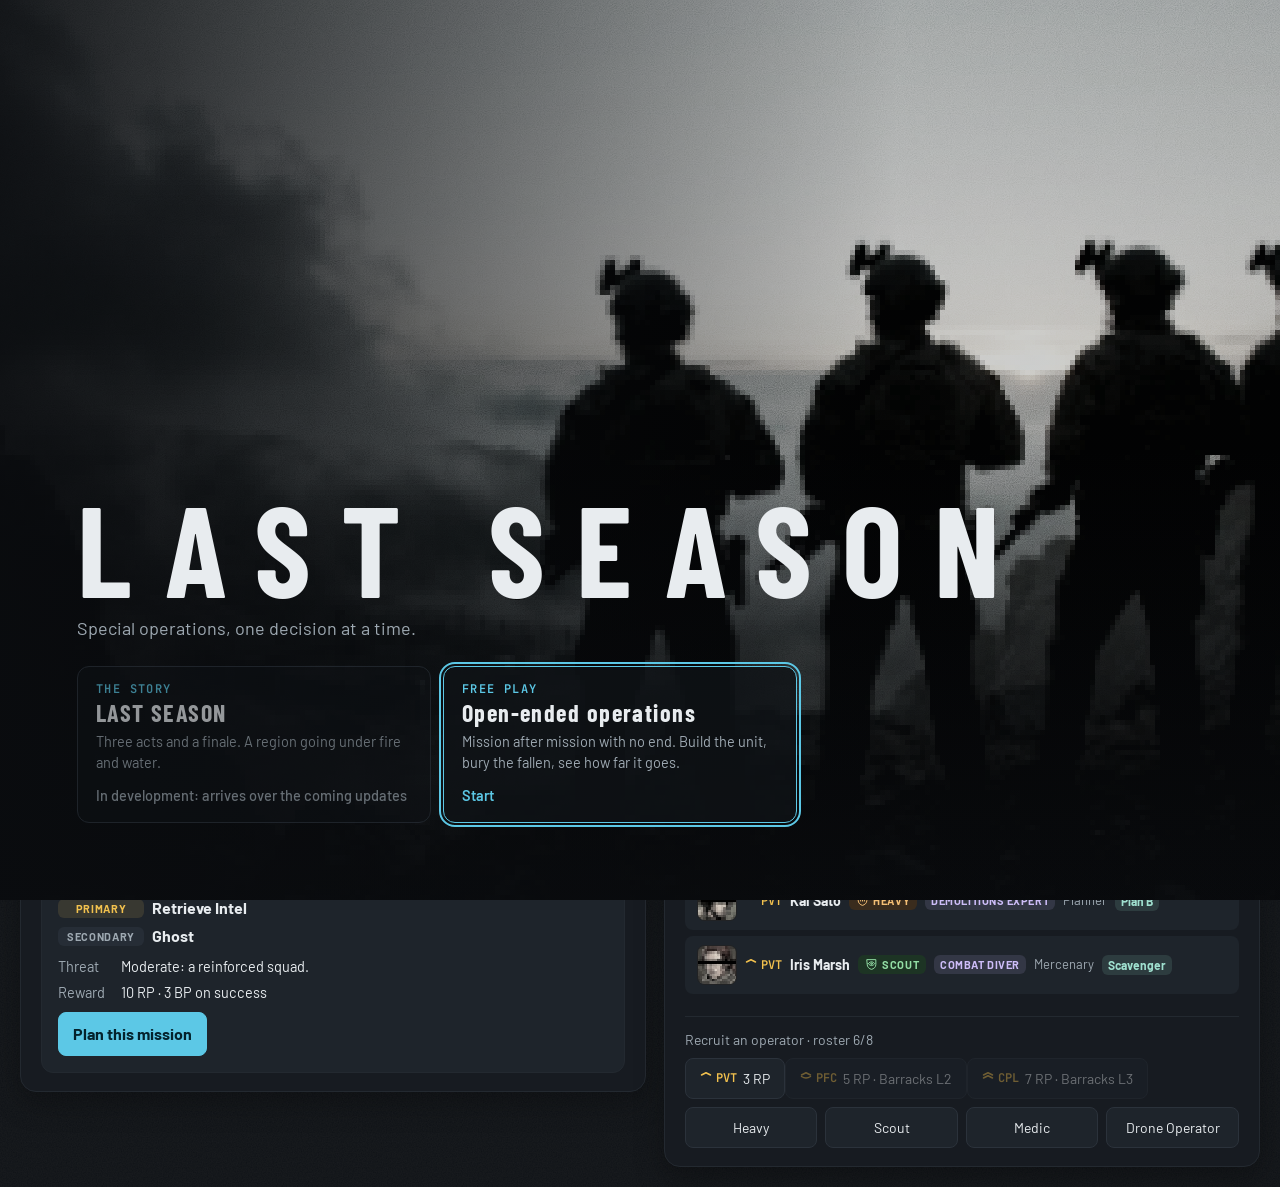
==== commit c1eef107: "Milestone 2: missing in action, rescues and the last stand Operators down when the team leaves are n" ====
--- a/index.html
+++ b/index.html
@@ -450,6 +450,21 @@
 .words { display: grid; gap: 12px; }
 .words div { display: grid; gap: 3px; }
 .words small { color: var(--gold); }
+
+/* missing in action: word of the dead on the board, the last stand, a rescued operator's change */
+.word-card { display: grid; grid-template-columns: auto minmax(0, 1fr); gap: 12px; align-items: start; padding: 12px 14px; margin-bottom: 12px; background: var(--panel-2); border-radius: var(--r-sm); border-left: 3px solid var(--gold); }
+.word-card p { margin: 4px 0 10px; }
+.word-card q { display: block; margin: 6px 0 2px; }
+.stand-opts { display: grid; grid-template-columns: repeat(auto-fit, minmax(min(200px, 100%), 1fr)); gap: 10px; margin: 6px 0 4px; }
+.stand-opts .btn { display: grid; gap: 4px; text-align: left; justify-items: start; justify-content: stretch; white-space: normal; height: auto; padding: 10px 12px; }
+.stand-story p { margin: 0 0 10px; font-family: var(--body); font-size: 16px; line-height: 1.55; max-width: 66ch; }
+.stand-story p.stand-sit { color: var(--gold); font-style: italic; }
+.stand-opts .btn small { color: var(--muted); font-weight: 400; }
+.stand-opts .btn.on { border-color: var(--gold); }
+.stand-sit { color: var(--gold); }
+.stand-effect { margin: 8px 0 0; }
+.trace { color: var(--muted); font-style: italic; }
+.mem-fate { display: block; color: var(--gold); }
 
 /* base offers */
 .offer .chip:not(.warn):not(.bad) { background: var(--panel-3); color: var(--fg); }
@@ -793,6 +808,7 @@
 
 <script src="data/voices.js"></script>
 <script src="data/story.js"></script>
+<script src="data/missing.js"></script>
 <script>
 'use strict';
 (() => {
@@ -867,6 +883,7 @@
   ELIMINATE_HVT: { label: 'Eliminate HVT', desc: 'A high-value target is holed up in the compound. Neutralise them.' },
   NO_CASUALTIES: { label: 'Leave No One', desc: 'Bring every operator home alive.' },
   UNDETECTED: { label: 'Ghost', desc: 'Complete the operation without the alert ever reaching the alarm line.' },
+  RESCUE: { label: 'Bring them home', desc: 'One of ours is held here. Free them at the holding site and get them out with the team.' }, // only on a rescue: never drawn
 };
 // An approach route shapes the stage that follows it. Each location offers its own routes.
 const ROUTES = {
@@ -969,6 +986,11 @@
   CACHE: { kind: 'OPTIONAL', label: 'Weapons cache', text: 'A guarded arms cache sits in an outbuilding.', foes: 1, opts: [
     { skill: 'TECH', diff: 3, label: 'Pick the lock', desc: 'Quietly empty it.', cache: true },
     { skill: 'ASSAULT', diff: 3, label: 'Grab it', desc: 'Drop the guard and take what you can carry.', cache: true, kills: true, loud: true, alert: 1 }] },
+  HOLD: { kind: 'OPTIONAL', label: 'Holding site', text: 'One of ours is held in a padlocked outbuilding under guard.', foes: 2, opts: [
+    { skill: 'STEALTH', diff: 3, label: 'Cut them out quietly', desc: 'Through the back wall while the guards smoke.', rescue: true },
+    { skill: 'ASSAULT', diff: 3, label: 'Storm the building', desc: 'Drop the guards and break the door.', rescue: true, kills: true, loud: true, alert: 1, close: true },
+    { skill: 'TECH', diff: 3, label: 'Pick the padlock', desc: 'Slow and quiet, right under their noses.', rescue: true, time: 1 },
+    { skill: 'RECON', diff: 2, label: 'Talk the guards away', desc: 'An order in their own language, from a voice they think they know.', rescue: true, need: 'LINGUIST' }] },
   BREAK: { kind: 'EXFIL', label: 'Break contact', text: 'Get everyone to the extraction point.', foes: 1, opts: [
     { skill: 'STEALTH', diff: 3, label: 'Ghost out', desc: 'Leave the way you came, silently.' },
     { skill: 'ASSAULT', diff: 3, label: 'Fighting withdrawal', desc: 'Bound back under covering fire.', loud: true },
@@ -1020,6 +1042,8 @@
   TACTICIAN: { label: 'Tactician', desc: 'Every approach at their position is 1 harder.', fate: { ESCAPED: 10, WRECK: -5 }, hire: ['DRONE', 'SIGNALS'] },
   BRUTE: { label: 'Brute', desc: 'Hits taken at their position are more serious.', fate: { WRECK: 10, CAPTIVE: -10 }, hire: ['HEAVY', 'CQB'] },
   COMMANDER: { label: 'Commander', desc: 'A failure at their position raises the alarm faster.', fate: { CAPTIVE: 10 }, hire: ['MEDIC', 'LINGUIST'] },
+  // a last stand left them hurt: no trait of their own while it lasts (trueTrait keeps it)
+  WOUNDED: { label: 'Wounded', desc: 'Already hurt, with no tricks left: falls more easily and rarely gets away.', fate: { DEAD: 15, ESCAPED: -15 }, hire: ['HEAVY', 'CQB'] },
 };
 // When an approach that kills takes an officer's position: they die, die taking some of your kit with them, get away
 // (to a later stage, or out of the mission to return in a later one), or surrender and come home as a prisoner.
@@ -1264,8 +1288,13 @@
 };
 const TRAIT_CAP = 3, BOND_CAP = 2, NEMESIS_XP = 15, GRUDGE_XP = 20, REFLECT_XP = 10;
 const WEAPON_NAME = { CARBINE: 'carbine', SMG: 'SMG', DMR: 'marksman rifle', LMG: 'LMG', AK: 'AK', HANDGUN: 'handgun' };
+/** The kind of weapon an item is: a legacy weapon fights as the weapon it was. */
+const kindOf = (it) => ITEMS[it]?.base || it;
+/** What a class may carry in a slot list ('weapons', 'armor'...): a legacy weapon goes wherever its kind may. */
+const classGear = (cls, key) => { const l = CLASSES[cls][key]; return key === 'weapons' ? [...l, ...(G.legacy || []).filter((x) => l.includes(x.base)).map((x) => x.id)] : l; };
 const THREAT_NAME = { SENTRY: 'the sentries', PATROL: 'that patrol', TOWER: 'the watchtower', MINES: 'the tripwires', DOGS: 'the dogs', INTEL: 'the guards on the cache', HVT: 'the HVT', CACHE: 'the cache guard',
-  CLIFF: 'that rock face', RIVERX: 'the guards at the ford', DOCKS: 'the pier crew', CHECKPOINT: 'the checkpoint', ROOFTOP: 'the rooftop spotter', OPENGROUND: 'that open ground', FIRELINE: 'the fire' };
+  CLIFF: 'that rock face', RIVERX: 'the guards at the ford', DOCKS: 'the pier crew', CHECKPOINT: 'the checkpoint', ROOFTOP: 'the rooftop spotter', OPENGROUND: 'that open ground', FIRELINE: 'the fire',
+  HOLD: 'the guards on the holding site' };
 // Barks: what operators say out loud during an operation, in their personality's voice. They pop up as speech bubbles
 // and stay in the log. mood: good = green, bad = red, neutral = yellow. pri: which wins when several happen at once;
 // odds: % chance it is said at all. Slots: {mate} (the teammate it is about), {threat} (what is at this stage).
@@ -1327,6 +1356,7 @@
     base: { lv: { CMD: 1, INTEL: 1, MED: 1, ENG: 1, LOG: 1, BARRACKS: 1 }, beds: [], damaged: {}, offers: [] },
     nemeses: [], captives: [], // officers who got away, and officers held at base
     memorial: [], archive: [], // the fallen, and a file for every mission flown
+    missing: [], legacy: [], // operators missing in action, and the weapons last stands left behind
     mission: null, battle: null, debrief: null };
   [[60, 'HEAVY'], [25, 'MEDIC'], [25, 'SCOUT'], [0, 'DRONE'], [0, 'HEAVY'], [0, 'SCOUT']].forEach(([xp, cls]) => recruit(xp, cls));
   beginBase(false);
@@ -1406,10 +1436,14 @@
   const used = new Set(), n = G.flown + 1, count = bs.lv.CMD >= 2 ? 3 : 2;
   // An officer who escaped you resurfaces on one of the offers more often than not.
   const back = G.nemeses.length && chance(70) ? { at: range(0, count - 1), o: pick(G.nemeses) } : null;
+  // A missing operator known to be alive: one offer in the region where they were lost carries the rescue.
+  const rescues = (G.missing || []).filter((r) => r.stage === 'RESCUE' && r.window > 0), forced = [...new Set(rescues.map((r) => r.loc))].slice(0, count);
   bs.offers = Array.from({ length: count }, (_, i) => {
-    const loc = pick(Object.keys(LOCATIONS).filter((k) => !used.has(k)));
+    const loc = forced[i] || pick(Object.keys(LOCATIONS).filter((k) => !used.has(k) && !forced.includes(k)));
     used.add(loc);
-    return genMission(n, loc, back?.at === i ? back.o : null);
+    const m = genMission(n, loc, back?.at === i ? back.o : null), r = rescues.find((x) => x.loc === loc);
+    if (r) rescueMission(m, r);
+    return m;
   });
   // No two offers share a word in their names; fixed up in order, without drawing from the RNG.
   bs.offers.forEach((m, i) => {
@@ -1434,7 +1468,7 @@
   const forecast = weighted(L.weather), rel = FORECAST[G.base.lv.INTEL];
   const env = { time: pick(['DAY', 'DUSK', 'NIGHT']), forecast, rel, weather: forecast, turnAt: null, turnTo: null };
   const primary = chance(50) ? 'RETRIEVE_INTEL' : 'ELIMINATE_HVT';
-  const secondary = pick(Object.keys(OBJ).filter((o) => o !== primary));
+  const secondary = pick(Object.keys(OBJ).filter((o) => o !== primary && o !== 'RESCUE'));
   const sitFor = (o) => (o === 'RETRIEVE_INTEL' ? 'INTEL' : 'HVT');
   const route = [{ kind: 'APPROACH', choices: pickN(L.routes, 2), pick: null }];
   for (let i = 0; i < (n >= 3 ? 2 : 1); i++) route.push({ kind: 'PERIMETER', choices: pickN(L.perimeter, 2), pick: null });
@@ -1453,10 +1487,11 @@
       const rank = Math.min(OFFICER_RANKS.length - 1, back.rank + 1);
       officer = { ...back, rank, name: `${OFFICER_RANKS[rank]} ${back.surname}`, stage: at, dead: false, fate: null, returning: back.from };
     } else {
-      const taken = new Set([...(G.nemeses || []), ...(G.captives || [])].map((o) => o.surname)), rank = range(0, 2);
+      const taken = new Set([...(G.nemeses || []), ...(G.captives || [])].map((o) => o.surname).concat(G.slain || [])), rank = range(0, 2);
       const surname = pick(OFFICER_NAMES.filter((x) => !taken.has(x)));
-      officer = { name: `${OFFICER_RANKS[rank]} ${surname}`, rank, surname, trait: pick(Object.keys(OFFICER_TRAITS)), stage: at, loot: pick(OFFICER_LOOT), dead: false, fate: null, escapes: 0 };
+      officer = { name: `${OFFICER_RANKS[rank]} ${surname}`, rank, surname, trait: pick(Object.keys(OFFICER_TRAITS).filter((t) => t !== 'WOUNDED')), stage: at, loot: pick(OFFICER_LOOT), dead: false, fate: null, escapes: 0 };
     }
+    if (G.woundNext) { woundOne(officer); G.woundNext = false; } // a last stand hurt the next officer you meet
   }
   const reward = { rp: 10 + (target === 'WARLORD' ? 3 : 0), bp: 3 + (target === 'WARLORD' ? 2 : 0) };
   return { n, loc, codename, area, env, primary, secondary, route, rAt, rCount, faction, target, officer, reward,
@@ -1478,6 +1513,8 @@
   need('BASE');
   const m = G.base.offers[i];
   if (!m) fail('No such mission.');
+  const word = (G.missing || []).find((r) => r.stage === 'STAND');
+  if (word) fail(`Word has come about ${word.name}. Hear how it ended before the next operation.`);
   G.mission = m;
   G.phase = 'BRIEFING';
 }
@@ -1616,9 +1653,9 @@
   if (s.persona === 'AVENGER' && officerAt(st)) out.push({ label: `Grudge against ${officerAt(st).name}`, v: 1 });
   if (s.persona === 'JUNKIE' && u.streak) out.push({ label: 'Hot streak', v: 1 });
   if (skill === 'ASSAULT') {
-    if (u.weapon === 'AK' && ['RAIN', 'MUD', 'FLOOD', 'DUST', 'STORM'].includes(wx)) out.push({ label: `AK: reliable in ${WEATHER[wx].phrase}`, v: 1 });
-    if (u.weapon === 'SMG' && (st.kind === 'OBJECTIVE' || st.kind === 'OPTIONAL')) out.push({ label: 'SMG in close quarters', v: 1 });
-    if (u.weapon === 'AMR' && officerAt(st)) out.push({ label: 'Anti-materiel rifle against the officer', v: 1 });
+    if (kindOf(u.weapon) === 'AK' && ['RAIN', 'MUD', 'FLOOD', 'DUST', 'STORM'].includes(wx)) out.push({ label: `AK: reliable in ${WEATHER[wx].phrase}`, v: 1 });
+    if (kindOf(u.weapon) === 'SMG' && (st.kind === 'OBJECTIVE' || st.kind === 'OPTIONAL')) out.push({ label: 'SMG in close quarters', v: 1 });
+    if (kindOf(u.weapon) === 'AMR' && officerAt(st)) out.push({ label: 'Anti-materiel rifle against the officer', v: 1 });
   }
   return out;
 }
@@ -1703,6 +1740,7 @@
     const carried = team().filter((u) => u.downed).length, carrier = carried && quirkOn('GUARDIAN');
     if (carrier) mods.push({ label: `${firstName(carrier)} carries the wounded`, v: 0 }); else add('Carrying wounded', carried);
     add('Escorting a prisoner', b.prisoner ? 1 : 0);
+    add('Helping a freed teammate along', b.rescued ? 1 : 0);
     for (const u of ids.map(unitById)) for (const w of u?.inj || []) add(`${u.name.split(' ')[0]}: ${INJURIES[w.id].label.toLowerCase()}`, INJURIES[w.id].noise || 0);
   }
   if (opt.skill === 'ASSAULT') { add('Enemy dug in (alerted)', alerted() ? 1 : 0); add('Enemy reinforced', b.reinf ? 1 : 0); }
@@ -1987,7 +2025,7 @@
   b.roll = { opt: o.opt, ids, lead, dice: Array.from({ length: pool.value }, d6), rerolled: [], diff: diff.value, pushed: false };
   cleanWork(b.roll);
   b.state = 'ROLLED';
-  if (unitById(lead).weapon !== 'CARBINE') tire([unitById(lead)]); // leading a test takes it out of you (a light carbine excepted); a failure tires everyone committed
+  if (kindOf(unitById(lead).weapon) !== 'CARBINE') tire([unitById(lead)]); // leading a test takes it out of you (a light carbine excepted); a failure tires everyone committed
 }
 const successes = (r) => r.dice.filter((d) => d >= HIT).length + (r.auto || 0); // auto: successes bought with Nerve
 const outcomeOf = (r) => { const s = successes(r); return s >= r.diff || (r.clean && s === r.diff - 1) ? 'SUCCESS' : s === r.diff - 1 ? 'PARTIAL' : 'FAIL'; };
@@ -2047,7 +2085,7 @@
   GATE: ['TIME', 'The chain jams.'], MINES: ['HIT', 'A tripwire snaps.'], DOGS: ['HIT', 'A dog gets its teeth in.'], CLIFF: ['HIT', 'A hold breaks away.'],
   RIVERX: ['GEAR', 'Kit goes into the current.'], DOCKS: ['ALERT', 'A floodlight catches movement.'], CHECKPOINT: ['ALERT', 'Someone shouts for papers.'],
   ROOFTOP: ['ALERT', 'The spotter sees a shadow move.'], OPENGROUND: ['HIT', 'A round snaps past, and one finds its mark.'], FIRELINE: ['HIT', 'The flames jump the gap.'],
-  INTEL: ['TIME', 'The safe fights back.'], HVT: ['ALERT', 'A bodyguard hears the door.'], CACHE: ['TIME', 'The crates are wired and slow to clear.'], BREAK: ['ALERT', 'They are closing in.'],
+  INTEL: ['TIME', 'The safe fights back.'], HVT: ['ALERT', 'A bodyguard hears the door.'], CACHE: ['TIME', 'The crates are wired and slow to clear.'], HOLD: ['ALERT', 'The prisoner calls out at the wrong moment.'], BREAK: ['ALERT', 'They are closing in.'],
 };
 function complication(kind, text, r) {
   const b = B(), lead = unitById(r.lead), members = r.ids.map(unitById).filter(active);
@@ -2122,7 +2160,7 @@
     log(`${foes} hostile${foes > 1 ? 's' : ''} down.`, 'kill');
   }
   const clean = hasTrait(lead.sid, 'DEADEYE') || (hasSpec(lead.sid, 'CQB') && st.kind === 'OBJECTIVE' && opt.skill === 'ASSAULT');
-  if (opt.loud && foes) { if (clean) log(`${lead.name} leaves nobody able to shoot back.`, 'good'); else { if (lead.weapon === 'LMG') log(`${lead.name}'s LMG keeps their heads down.`, 'info'); returnFire(foes, lead.weapon === 'LMG' ? 6 : 5, ids, leadId); } }
+  if (opt.loud && foes) { if (clean) log(`${lead.name} leaves nobody able to shoot back.`, 'good'); else { if (kindOf(lead.weapon) === 'LMG') log(`${lead.name}'s LMG keeps their heads down.`, 'info'); returnFire(foes, lead.weapon === 'LMG' ? 6 : 5, ids, leadId); } }
   const om = threatOmen(), feared = !!om && !om.beaten && (om.officer ? !!off : st.choices[st.pick] === om.sit);
   // "Not dead yet": a warlord, or the feared officer or HVT, gets back up once and must be finished.
   const hvtBack = opt.hvt && !b.hvtBack && (TARGETS[m.target]?.back || (feared && om.sit === 'HVT'));
@@ -2151,6 +2189,7 @@
   if (opt.hvt) { b.hvtKilled = true; lead.killedHvt = true; lead.kills++; b.kills++; log(`${lead.name} confirms the ${m.target === 'WARLORD' ? 'warlord' : 'target'} is dead.`, 'intel'); }
   if (opt.intel) { const c = active(lead) ? lead : team().find(active); b.carrier = c ? c.id : null; if (c) log(`${c.name} has the intel.`, 'intel'); }
   if (opt.cache) { b.cache = true; log('Cache secured. The quartermaster will be pleased.', 'intel'); }
+  if (opt.rescue) { b.rescued = true; log(`${soldier(m.rescue).name} is alive: thin, hurt, and walking with help. Get them to the extraction point. Helping them along makes moving quietly harder.`, 'major'); }
 }
 function reachExfil() {
   const b = B();
@@ -2166,7 +2205,7 @@
   const b = B(), st = cur(), sit = sitOf(st), foes = foesOf(st, sit), off = officerAt(st);
   if (kills && foes) { u.kills += foes; b.kills += foes; log(`${foes} hostile${foes > 1 ? 's' : ''} down.`, 'kill'); }
   if (off) { if (kills) officerFalls(off, [u], u, false); else log(`You slip past ${off.name}. They live to fight another day.`, 'info'); }
-  const goal = sit.opts.find((o) => o.hvt || o.intel || o.cache);
+  const goal = sit.opts.find((o) => o.hvt || o.intel || o.cache || o.rescue);
   if (goal) takeObjective(goal, u);
   if (st.kind === 'EXFIL') reachExfil();
   settle(true);
@@ -2204,7 +2243,7 @@
   const bang = carrier(['FRAG', 'BREACH']), demo = spec('DEMOLITIONS');
   if (bang) way('DEMOLITIONS', demo, 'Blow a new way in', `${firstName(bang)}'s ${ITEMS[bang.util].label.toLowerCase()}, and a minor hit`, 'Shaped and placed by someone who knows how: no alarm.');
   const mk = spec('MARKSMAN');
-  if (foes) way('MARKSMAN', mk, 'Clear it from overwatch', `Sits out the next stage${mk?.kit === 'SUPPRESSOR' || mk?.weapon === 'DMR' ? '' : ', raises alert'}`, 'One shot at a time from a hide. The guards go down.');
+  if (foes) way('MARKSMAN', mk, 'Clear it from overwatch', `Sits out the next stage${mk?.kit === 'SUPPRESSOR' || kindOf(mk?.weapon) === 'DMR' ? '' : ', raises alert'}`, 'One shot at a time from a hide. The guards go down.');
   const cqb = spec('CQB');
   if (foes) way('CQB', cqb, 'Room by room', cqb?.util === 'FLASHBANG' ? 'The flashbang, and a minor hit' : 'A serious hit', 'Straight in, first through every door. The guards go down.');
   const dv = spec('DIVER'), dry = dv?.kit === 'REBREATHER';
@@ -2302,7 +2341,7 @@
     case 'MARKSMAN':
       u.away = b.stage + 1;
       log(`${u.name} settles into a hide and takes them one at a time.`, 'good');
-      raise(u.kit === 'SUPPRESSOR' || u.weapon === 'DMR' ? 0 : 1, 'The shots echo.');
+      raise(u.kit === 'SUPPRESSOR' || kindOf(u.weapon) === 'DMR' ? 0 : 1, 'The shots echo.');
       return passStage(u, true);
     case 'CQB':
       log(`${u.name} goes in first, room by room.`, 'good');
@@ -2372,7 +2411,7 @@
 const VIA = LS_TEXT.VIA; // data/story.js
 const WAY_PAST = LS_TEXT.WAY_PAST; // data/story.js
 const storyFill = (t, v) => t.replace(/\{(\w+)\}/g, (_, k) => v[k] ?? '');
-const gearWord = (u, skill) => { const it = [u.weapon, u.kit].find((x) => x && ITEMS[x].dice?.[skill] > 0) || u.weapon; return it ? ITEMS[it].label.toLowerCase() : 'handgun'; };
+const gearWord = (u, skill) => { const it = [u.weapon, u.kit].find((x) => x && ITEMS[x].dice?.[skill] > 0) || u.weapon; return it ? ITEMS[kindOf(it)].label.toLowerCase() : 'handgun'; };
 /** One line of scene-setting for a stage: the hour and the weather, then what waits there, through a teammate's eyes. */
 function arriveText(st) {
   const e = G.mission.env, i = stageIdx(st), key = st.pick != null ? st.choices[st.pick] : 'FORK';
@@ -2412,6 +2451,7 @@
   }
   const goal = m.primary === 'ELIMINATE_HVT' ? (b.hvtKilled ? `The ${m.target ? TARGETS[m.target].label.toLowerCase() : 'target'} is confirmed dead.` : 'The target is still breathing.')
     : (b.carrier != null && unitById(b.carrier)?.exfil && !unitById(b.carrier)?.dead ? 'The intel came out with them.' : 'The intel did not come out.');
+  if (b.rescued) out.push(sq.some((u) => u.exfil && !u.dead) ? `${soldier(m.rescue).name} came home with them.` : `${soldier(m.rescue).name} was freed, and lost again.`);
   out.push(`${goal} ${b.kills ? `${cap(NUM[b.kills] || String(b.kills))} hostile${b.kills > 1 ? 's' : ''} down.` : 'Nobody on the other side was killed.'} Alarm at ${b.alert} of ${ALERT_MAX}.`);
   out.push(sq.some((u) => u.stranded) ? 'The window closed; the rest walked out.' : `Out ${VIA[m.ext] || 'on foot'}. ${success ? 'Mission complete.' : 'Mission failed.'}`);
   return out;
@@ -2580,7 +2620,8 @@
 function finish() {
   const b = B();
   b.over = true;
-  for (const u of team()) if (u.downed) killUnit(u, `${u.name} could not be recovered and is lost.`);
+  // Whoever is down when the team leaves is left behind: missing, their fate unknown (bleeding out in the field is KIA).
+  for (const u of team()) if (u.downed) { u.downed = false; u.bleed = 0; u.missing = true; log(`${u.name} is down and cannot be carried out. Missing in action.`, 'crit'); }
   b.cues = []; // the shooting is over: nobody is watching the bubbles now
   b.drone.up = false; // flies home if it is still up; debrief settles the item
   const m = G.mission;
@@ -2639,7 +2680,7 @@
   const m = G.mission, b = B(), s = soldier(u.sid), out = [];
   const add = (topic, p = {}) => out.push({ topic, ...p });
   if (phase === 'IN') {
-    if (u.weapon) add('GEAR', { weapon: WEAPON_NAME[u.weapon] });
+    if (u.weapon) add('GEAR', { weapon: WEAPON_NAME[kindOf(u.weapon)] });
     const threats = [...new Set(b.stages.filter((st) => st.kind !== 'APPROACH' && st.kind !== 'EXFIL').flatMap((st) => st.choices).filter((k) => THREAT_NAME[k]))];
     const off = m.officer; // a named officer is the threat people worry about most
     if (off && chance(off.returning ? 90 : 60)) add('THREAT', { officer: true, threat: off.name });
@@ -2664,7 +2705,7 @@
   }
   const fallen = team().filter((x) => x.dead || x.missing);
   if (fallen.length && lacks('GRIT')) add('LOST', { fallen: firstName(pick(fallen)) });
-  if (u.weapon && (u.weaponWins >= 2 || (u.weaponWins && u.kills)) && s.signature !== u.weapon) add('SIGNATURE', { weapon: WEAPON_NAME[u.weapon], weaponId: u.weapon }); // a weapon left behind on the way cannot become a signature
+  if (u.weapon && (u.weaponWins >= 2 || (u.weaponWins && u.kills)) && s.signature !== u.weapon) add('SIGNATURE', { weapon: WEAPON_NAME[kindOf(u.weapon)], weaponId: u.weapon }); // a weapon left behind on the way cannot become a signature
   if (u.wasOut && lacks('SURVIVOR')) add('SURVIVOR');
   if (!b.alerted && b.done && u.tests > 0 && lacks('SHADOW')) add('GHOST');
   const tom = threatOmen();
@@ -2750,7 +2791,8 @@
 // PHASES: briefing → insertion → operation → extraction → debrief
 // =====================================================================================
 /** Intel price for this team: Intelligence level 3 knocks 1 off everything; specialists know their trade. */
-function intelCost(id, teamIds = []) {
+function intelCost(id, teamIds = [], free = true) {
+  if (free && G.freeIntel) return 0; // a last stand got the intel out: the next buy is on them
   const has = (k) => teamIds.some((sid) => hasSpec(sid, k));
   if (id === 'SIGINT' && has('SIGNALS')) return 0;
   let c = INTEL[id].cost - (G.base.lv.INTEL >= 3 ? 1 : 0);
@@ -2774,6 +2816,7 @@
   const cost = intelCost(id, teamIds);
   if (G.rp < cost) fail(`${i.label} costs ${cost} RP; you have ${G.rp}.`);
   G.rp -= cost;
+  if (cost < intelCost(id, teamIds, false)) G.freeIntel = false;
   m.intel.push(id);
   if (id === 'METEO') { rollWeather(m); m.env.forecast = m.env.weather; m.env.rel = 100; }
   if (id === 'INFORMANT') m.inside = m.route.findIndex((st) => st.kind === 'PERIMETER');
@@ -2790,7 +2833,7 @@
     const l = o.loadouts[id];
     if (!l) fail(`${s.name} needs a loadout.`);
     const cl = CLASSES[s.cls];
-    for (const [it, list] of [[l.weapon, cl.weapons], [l.armor, cl.armor], [l.utility, cl.utility], [l.kit, KITS]])
+    for (const [it, list] of [[l.weapon, classGear(s.cls, 'weapons')], [l.armor, cl.armor], [l.utility, cl.utility], [l.kit, KITS]])
       if (it && !list.includes(it)) fail(`A ${cl.label} can't carry ${ITEMS[it]?.label ?? it}.`);
     for (const it of [l.weapon, l.armor, l.utility, l.kit]) if (it) needed[it] = (needed[it] || 0) + 1;
     members.push(s);
@@ -2892,7 +2935,7 @@
   const anyOut = sq.some((u) => u.exfil && !u.dead), casualties = sq.some((u) => u.dead || u.missing);
   const carrier = b.carrier != null ? unitById(b.carrier) : null;
   const intelOut = !!carrier && carrier.exfil && !carrier.dead;
-  const done = (t) => ({ RETRIEVE_INTEL: intelOut, ELIMINATE_HVT: b.hvtKilled, NO_CASUALTIES: anyOut && !casualties, UNDETECTED: anyOut && !b.alerted })[t];
+  const done = (t) => ({ RETRIEVE_INTEL: intelOut, ELIMINATE_HVT: b.hvtKilled, NO_CASUALTIES: anyOut && !casualties, UNDETECTED: anyOut && !b.alerted, RESCUE: anyOut && !!b.rescued })[t];
   const success = anyOut && done(m.primary);
   const rp = 2 + (success ? m.reward.rp - 2 : 0) + (done(m.secondary) ? 4 : 0) + (G.base.lv.CMD >= 3 ? 3 : 0);
   const off = m.officer, settled = b.officerKilled && !!off?.returning; // finally dealing with an officer who got away pays extra
@@ -2911,6 +2954,7 @@
     if (u.dead || u.missing) {
       status = u.missing ? 'MIA' : 'KIA';
       s.alive = false;
+      if (u.missing) s.mia = true;
       for (const it of [u.weapon, u.armor, u.kit, u.util]) if (it) lost.push(`${ITEMS[it].label} (${u.name})`);
     } else {
       s.fatigue = Math.max(0, u.fat - 3 - rest);
@@ -2951,7 +2995,7 @@
       notes.push(`${off.name} got away from you on ${off.returning}. Not this time: +1 BP.`);
     }
     if (off?.fate === 'CAPTIVE') {
-      G.captives.push({ name: off.name, surname: off.surname, trait: off.trait, from: m.codename, wait: CAPTIVE_WAIT });
+      G.captives.push({ name: off.name, surname: off.surname, trait: off.trueTrait || off.trait, from: m.codename, wait: CAPTIVE_WAIT });
       notes.push(`${off.name} is held at base for interrogation. While you hold a prisoner, you know who you are up against on every operation. In ${CAPTIVE_WAIT} missions they may be ready to talk about working for you.`);
     }
     if (b.hvtKilled && chance(m.target === 'WARLORD' ? 100 : 50)) { const it = m.target === 'WARLORD' ? pick(['THERMAL', 'PLATE', 'DMR']) : 'SMG'; G.armory[it] = (G.armory[it] || 0) + 1; gained.push(`${ITEMS[it].label} (the target's own)`); }
@@ -2970,10 +3014,21 @@
   if (off?.fate === 'CAPTIVE' && !anyOut) notes.push(`${off.name} was lost in the chaos with the team. The prisoner is gone.`);
   if (off && !off.dead && (off.fate === 'ESCAPED' || off.returning)) { // the one who got away, or who you left alone again
     if (off.surname == null) { const [r, ...rest] = off.name.split(' '); off.surname = rest.join(' '); off.rank = Math.max(0, OFFICER_RANKS.indexOf(r)); }
-    G.nemeses.push({ name: off.name, surname: off.surname, rank: off.rank, trait: off.trait, loot: off.loot, escapes: off.escapes, from: m.codename });
+    G.nemeses.push({ name: off.name, surname: off.surname, rank: off.rank, trait: off.trueTrait || off.trait, loot: off.loot, escapes: off.escapes, from: m.codename });
     notes.push(`${off.name} got away. Expect to hear from them again.`);
   }
   if (taught.length) notes.push(`${mentor.name} showed ${taught.join(' and ')} how it is done: +50% XP. (Mentor)`);
+  // Missing in action: a freed teammate comes home (or is lost again), word comes of earlier losses, new losses are listed.
+  const home = [], held = m.rescue != null ? (G.missing || []).find((r) => r.sid === m.rescue && r.stage === 'RESCUE') : null;
+  if (held && b.rescued) {
+    if (anyOut) home.push(homecoming(held, m));
+    else { lostForGood(held, `Freed on ${m.codename}, then lost again with the team.`); notes.push(`${held.name} was freed, and lost again when the team did not get out. The wall lists them as killed in action now.`); }
+  }
+  traceMissing(m, notes);
+  for (const u of sq.filter((x) => x.missing)) {
+    (G.missing ||= []).push(missingRec(u, m));
+    notes.push(`${u.name} is missing in action. Nobody knows yet whether they are alive: intel bought on later missions, or a prisoner, may tell you.`);
+  }
   // A bond with someone who died turns into grit.
   for (const dead of G.roster.filter((x) => !x.alive)) for (const s of G.roster.filter((x) => x.alive && x.bonds?.includes(dead.id))) {
     s.bonds = s.bonds.filter((id) => id !== dead.id);
@@ -3005,8 +3060,163 @@
     team: sq.map((u) => { const s = soldier(u.sid), l = m.loadouts[s.id] || {}, d = soldiers.find((x) => x.sid === s.id);
       return { sid: s.id, name: u.name, face: s.face, cls: s.cls, spec: s.spec, rank: d?.rank, status: d?.status, gear: [l.weapon, l.armor, l.kit, l.utility].filter(Boolean) }; }),
     words: words.map((w) => ({ when: w.when, name: w.name, text: w.text })), fallen: fallen.map((f) => ({ name: f.name, missing: f.missing, by: f.by, line: f.line })) });
-  return { success, objectives, soldiers, lost, gained, rp, bp, notes, words, aar, fallen };
-}
+  return { success, objectives, soldiers, lost, gained, rp, bp, notes, words, aar, fallen, home };
+}
+// ---------------------------------------------------------------- missing in action
+/* An operator left behind is missing, not dead. Whether they are alive is settled at once by the story hash and stays
+   hidden until word comes: from intel bought on later missions, from a prisoner, or a report after MIA.REPORT missions.
+   Alive: for MIA.WINDOW missions one operation in that region carries 'Bring them home'. Dead: at base the player plays
+   their last hours (data/missing.js) and chooses what their death bought: the intel out, the officer, or now and then
+   a weapon they left behind. */
+const MIA = { ALIVE: 50, REPORT: 3, WINDOW: 2, STAND_RP: 3, OUT: [2, 3] };
+const TRACE_ODDS = { INFORMANT: 50, SIGINT: 35, UAV: 35 }, PRISONER_ODDS = 30; // % per mission that a source turns something up
+// Who a personality becomes after captivity, if the player chooses that change; a personality someone else has passes down the list.
+const CAPTIVITY = { STOIC: 'QUIET', JOKER: 'FATALIST', FATALIST: 'BELIEVER', ROOKIE: 'AVENGER', GEARHEAD: 'PERFECTIONIST', GLORY: 'QUIET',
+  GUARDIAN: 'AVENGER', SUPERSTITIOUS: 'FATALIST', MERC: 'LONER', PLANNER: 'PERFECTIONIST', LONER: 'QUIET', JUNKIE: 'FATALIST', HOMESICK: 'PHILOSOPHER',
+  PHILOSOPHER: 'QUIET', AVENGER: 'BELIEVER', PERFECTIONIST: 'STOIC', OPTIMIST: 'PHILOSOPHER', VETERAN: 'STOIC', BELIEVER: 'AVENGER', QUIET: 'LONER' };
+const CAPTIVITY_TRAITS = ['GRIT', 'SURVIVOR', 'SHADOW'];
+const PLACE = LS_TEXT.PLACE, TRACE_SOURCE = LS_TEXT.TRACE_SOURCE, TRACE_DETAIL = LS_TEXT.TRACE_DETAIL, TRACE_ALIVE = LS_TEXT.TRACE_ALIVE; // data/missing.js
+const LAST_STAND = LS_TEXT.LAST_STAND, RESCUED = LS_TEXT.RESCUED; // data/missing.js
+/** The file on an operator left behind. Their fate is fixed now, by the story hash; the player learns it later. */
+function missingRec(u, m) {
+  const s = soldier(u.sid), off = m.officer;
+  return { sid: s.id, name: s.name, persona: s.persona, loc: m.loc, op: m.codename, n: m.n, weapon: m.loadouts[s.id]?.weapon || null,
+    officer: off && !off.dead ? { name: off.name, surname: off.surname } : null, // the officer they were up against, if still out there
+    alive: hash32(`fate:${s.name}:${m.n}`) % 100 < MIA.ALIVE, stage: 'UNKNOWN', wait: 0 };
+}
+/** After a mission: rescue windows run down, and word may come of anyone still missing from an earlier one. */
+function traceMissing(m, notes) {
+  for (const r of G.missing || []) {
+    if (r.stage === 'RESCUE' && r.tracedN < m.n && --r.window <= 0) {
+      lostForGood(r, 'Moved before the team could reach them, and never found.');
+      notes.push(`${r.name} was moved before anyone could reach them. The wall lists them as killed in action now.`);
+      continue;
+    }
+    if (r.stage !== 'UNKNOWN' || r.n >= m.n) continue;
+    const roll = (src, p) => hash32(`trace:${r.name}:${m.n}:${src}`) % 100 < p;
+    let src = ['INFORMANT', 'SIGINT', 'UAV'].find((k) => m.intel.includes(k) && roll(k, TRACE_ODDS[k])) || null, prisoner = null;
+    if (!src) { const c = G.captives.find((x) => roll(`P:${x.surname}`, PRISONER_ODDS)); if (c) { src = 'PRISONER'; prisoner = c.name; } }
+    if (!src && ++r.wait >= MIA.REPORT) src = 'REPORT';
+    if (src) revealMissing(r, src, prisoner, m.n, notes);
+  }
+}
+function revealMissing(r, src, prisoner, n, notes) {
+  const v = { place: PLACE[r.loc], name: firstName(r), prisoner: prisoner || 'A prisoner', detail: TRACE_DETAIL[r.persona] };
+  r.tracedN = n; r.src = src;
+  if (r.alive) {
+    r.stage = 'RESCUE'; r.window = MIA.WINDOW;
+    r.trace = storyFill(TRACE_ALIVE[src], v);
+    notes.push(`${r.trace} For the next ${MIA.WINDOW} missions, one operation in ${PLACE[r.loc]} has a second objective: bring ${firstName(r)} home.`);
+  } else {
+    r.stage = 'STAND'; r.legacy = hash32(`legacy:${r.name}`) % 3 === 0; // now and then they leave a weapon behind instead of taking an officer
+    r.trace = storyFill(TRACE_SOURCE[src], v);
+    notes.push(`${r.trace} ${r.name} is dead. At base, hear how it ended.`);
+  }
+}
+/** A missing operator is no longer missing: their wall entry and their mission file say how it ended. */
+function markFallen(r, fate, story) {
+  for (const f of G.memorial || []) if (f.name === r.name && f.op === r.op) { f.missing = false; f.fate = fate; }
+  for (const a of G.archive || []) if (a.op === r.op) for (const x of a.fallen) if (x.name === r.name) { x.missing = false; x.fate = fate; if (story) x.story = story; }
+}
+function lostForGood(r, fate) { r.stage = 'LOST'; markFallen(r, fate); }
+/** A rescue made it out: back on the roster, out for a while, and changed. */
+function homecoming(r, m) {
+  const s = soldier(r.sid), out = MIA.OUT[hash32(`out:${r.name}`) % MIA.OUT.length];
+  Object.assign(s, { alive: true, mia: false, fatigue: 0, bonds: [], recovery: out + 1, healing: ['Held captive'] });
+  r.stage = 'HOME';
+  G.memorial = (G.memorial || []).filter((f) => !(f.name === r.name && f.op === r.op));
+  for (const a of G.archive || []) if (a.op === r.op) for (const x of a.fallen) if (x.name === r.name) { x.missing = false; x.home = true; x.fate = `Brought home on ${m.codename}.`; }
+  const lines = [...(RESCUED[s.persona] || []), ...RESCUED._];
+  return { sid: s.id, name: s.name, face: s.face, cls: s.cls, spec: s.spec, out, words: lines[hash32(`home:${s.name}`) % lines.length], opts: captivityChanges(s), chosen: null };
+}
+/** Two ways captivity may have changed them: a hard-won trait, or a different personality. */
+function captivityChanges(s) {
+  const opts = [], traits = CAPTIVITY_TRAITS.filter((t) => !s.traits.includes(t));
+  if (s.traits.length < TRAIT_CAP && traits.length) opts.push({ kind: 'TRAIT', id: traits[hash32(`scar:${s.name}`) % traits.length] });
+  const taken = new Set(G.roster.filter((x) => x.alive && x !== s).map((x) => x.persona));
+  const p = [CAPTIVITY[s.persona], 'FATALIST', 'QUIET', 'AVENGER', 'PHILOSOPHER', 'STOIC'].find((k) => k && k !== s.persona && !taken.has(k));
+  if (p) opts.push({ kind: 'PERSONA', id: p });
+  if (opts.length < 2) opts.push({ kind: 'NONE' });
+  return opts;
+}
+/** The player picks how captivity changed a rescued operator. */
+function rescueChange(sid, k) {
+  need('DEBRIEF');
+  const h = (G.debrief.home || []).find((x) => x.sid === sid);
+  if (!h) fail('Nobody came home to change.');
+  if (h.chosen != null) fail(`${h.name} has already been changed.`);
+  const o = h.opts[k];
+  if (!o) fail('No such change.');
+  const s = soldier(sid);
+  if (o.kind === 'TRAIT') s.traits.push(o.id);
+  if (o.kind === 'PERSONA') { s.persona = o.id; delete s.rec; }
+  h.chosen = k;
+}
+// ---------------- the last stand: two beats in their voice, then the choice of what their death bought
+const standRec = (sid) => { const r = (G.missing || []).find((x) => x.sid === sid && x.stage === 'STAND'); if (!r) fail('There is no word to hear.'); return r; };
+const standEnds = (r) => ['INTEL', r.legacy ? 'LEGACY' : 'OFFICER'];
+const sentenceCase = (t) => t.replace(/(^|[.!?]\s+)([a-z])/g, (_, a, c) => a + c.toUpperCase());
+/** The weapon they carried, as a word: a legacy weapon is made from it (from their class's first, if they had only a handgun). */
+const legacyBase = (r) => { const w = kindOf(r.weapon); return ITEMS[w]?.slot === 'WEAPON' ? w : CLASSES[soldier(r.sid).cls].weapons[0]; };
+const standVars = (r) => ({ name: firstName(r), officer: r.officer?.name || 'the officer in charge', place: PLACE[r.loc],
+  weapon: WEAPON_NAME[legacyBase(r)] || ITEMS[legacyBase(r)].label.toLowerCase() });
+/** Their last hours as told so far: paragraphs in order. */
+function standStory(r) {
+  const L = LAST_STAND[r.persona] || LAST_STAND.STOIC, v = standVars(r), f = (t) => sentenceCase(storyFill(t, v)), out = [f(L.open)];
+  (r.beats || []).forEach((o, i) => { const b = i ? L.b2 : L.b1; out.push(f(b[0]), f(b[1 + o][1])); });
+  if (r.end) out.push(f(L.fin), f(r.end === 'LEGACY' ? L.legacy[0] : r.end === 'OFFICER' ? L.officer : L.intel), f(L.last));
+  return out;
+}
+/** What each ending does, in plain words, before it is chosen. */
+function standEffect(r, kind) {
+  const nem = r.officer && G.nemeses.some((x) => x.surname === r.officer.surname);
+  if (kind === 'INTEL') return `+${MIA.STAND_RP} RP, and the next intel you buy is free.`;
+  if (kind === 'LEGACY') return `${LAST_STAND[r.persona].legacy[1]} (${firstName(r)}'s legacy) joins the armory: a ${ITEMS[legacyBase(r)].label.toLowerCase()} that is theirs alone.`;
+  return nem ? `${r.officer.name} is dead, and will not be coming back for you.` : 'The next enemy officer you face is wounded: no trait, falls more easily, rarely gets away.';
+}
+function standPick(sid, beat, opt) {
+  needBase();
+  const r = standRec(sid), beats = (r.beats ||= []);
+  if (beat !== beats.length || beat > 1) fail('Their story is told in order.');
+  if (opt !== 0 && opt !== 1) fail('There are two ways it could have gone.');
+  beats.push(opt);
+}
+const woundOne = (o) => { if (o.trait !== 'WOUNDED') { o.trueTrait = o.trait; o.trait = 'WOUNDED'; } };
+function standEnd(sid, kind) {
+  needBase();
+  const r = standRec(sid);
+  if ((r.beats || []).length < 2) fail('Hear the rest first.');
+  if (!standEnds(r).includes(kind)) fail('That is not how it ended.');
+  r.effect = standEffect(r, kind);
+  let deed = 'Got the intel out.';
+  if (kind === 'INTEL') { G.rp += MIA.STAND_RP; G.freeIntel = true; }
+  if (kind === 'OFFICER') {
+    const o = r.officer, nem = o && G.nemeses.find((x) => x.surname === o.surname);
+    if (o) (G.slain ||= []).push(o.surname);
+    if (nem) { G.nemeses = G.nemeses.filter((x) => x !== nem); for (const m of G.base.offers) if (m.officer?.surname === o.surname) m.officer = null; }
+    else { const offs = G.base.offers.map((m) => m.officer).filter(Boolean); if (offs.length) offs.forEach(woundOne); else G.woundNext = true; }
+    deed = `Took ${o ? o.name : 'the officer in charge'} with them.`;
+  }
+  if (kind === 'LEGACY') {
+    const id = `LEGACY${r.sid}`;
+    (G.legacy ||= []).push({ id, base: legacyBase(r), label: `${LAST_STAND[r.persona].legacy[1]} (${firstName(r)}'s legacy)` });
+    registerLegacy();
+    G.armory[id] = 1;
+    deed = `Left ${ITEMS[id].label} behind.`;
+  }
+  r.end = kind; r.stage = 'FALLEN'; r.story = standStory(r);
+  markFallen(r, `Found dead. ${deed}`, r.story);
+}
+/** Legacy weapons live in the save; the item table learns them on load. */
+function registerLegacy() { for (const l of G?.legacy || []) ITEMS[l.id] = { ...ITEMS[l.base], label: l.label, base: l.base, legacy: true }; }
+/** A missing operator is held at this mission's holding site: the rescue replaces the optional target. */
+function rescueMission(m, r) {
+  m.secondary = 'RESCUE'; m.rescue = r.sid;
+  if (m.primary !== 'ELIMINATE_HVT') m.target = null;
+  const at = m.route.findIndex((st) => st.kind === 'OPTIONAL'), hold = { kind: 'OPTIONAL', choices: ['HOLD'], pick: 0 };
+  if (at >= 0) m.route[at] = hold; else m.route.splice(m.route.length - 1, 0, hold);
+}
+
 function proceed() {
   const m = G.mission, it = interlude();
   if (it && !interDone(it)) fail(it.pick == null ? 'Choose whose words stay with you first.' : 'Two minds: keep a second statement first.');
@@ -3018,6 +3228,8 @@
   } else if (G.phase === 'EXTRACTION' || G.phase === 'INTERLUDE_OUT') { G.debrief = debrief(m); G.phase = 'DEBRIEF'; }
   else if (G.phase === 'DEBRIEF') {
     if (G.recruits > 0) fail('Choose a class for each replacement recruit first.');
+    const back = (G.debrief.home || []).find((h) => h.chosen == null);
+    if (back) fail(`Choose how captivity changed ${back.name} first.`);
     beginBase();
   } else fail('Nothing to continue.');
 }
@@ -3179,6 +3391,7 @@
   [/extraction window/, 'Window closed', 'No pickup is coming. Everyone still out there walks, and not all of them may make it.'],
   [/aborted/, 'Mission aborted', 'The team breaks contact on foot. Nothing more gets done tonight.'],
   [/KIA|could not be recovered/, 'KIA', 'An operator will not be coming home.'],
+  [/Missing in action/, 'MIA', 'An operator is left behind. Nobody knows yet whether they are alive.'],
 ];
 let sitKey = null, sitSeq = 0;
 function showSitrep() {
@@ -3676,7 +3889,7 @@
     v.idx.forEach((ci, n2) => {
       const q = v.pts[n2], [x, y] = P(q), c = st.choices[ci], fork = v.idx.length > 1;
       if (v.named && st.kind === 'PERIMETER') feats += featSvg(c, x, y, sk, md);
-      const lbl = st.abandoned ? 'ABANDONED' : st.kind === 'APPROACH' ? 'RP' : st.kind === 'EXFIL' ? 'EXFIL' : !v.named ? '?' : st.kind === 'OBJECTIVE' || st.kind === 'OPTIONAL' ? (c === 'HVT' ? 'HVT' : c === 'INTEL' ? 'INTEL' : 'CACHE') : SIT[c].label.toUpperCase();
+      const lbl = st.abandoned ? 'ABANDONED' : st.kind === 'APPROACH' ? 'RP' : st.kind === 'EXFIL' ? 'EXFIL' : !v.named ? '?' : st.kind === 'OBJECTIVE' || st.kind === 'OPTIONAL' ? (c === 'HVT' ? 'HVT' : c === 'INTEL' ? 'INTEL' : c === 'HOLD' ? 'HOLD' : 'CACHE') : SIT[c].label.toUpperCase();
       nodes += `<g class="wp ${state} ${fork ? 'fork' : ''}" transform="translate(${x} ${y})">${st.abandoned ? `<path class="xmark" d="M-${f1(14 * sk)} -${f1(14 * sk)}L${f1(14 * sk)} ${f1(14 * sk)}M${f1(14 * sk)} -${f1(14 * sk)}L-${f1(14 * sk)} ${f1(14 * sk)}"/>` : ''}${state === 'cur' ? `<circle class="ping" r="${f1(11 * sk)}"/>` : ''}<circle r="${f1((fork ? 9 : 11) * sk)}"/>
         <text dy="${f1(4 * sk)}" style="font-size:${f1((fork ? 10 : 12) * sk)}px">${s + 1}${fork ? "AB"[n2] : ""}</text><text class="lbl" dy="${f1(26 * sk)}" style="font-size:${f1(9 * sk)}px">${lbl}</text></g>`;
       if (st.kind === 'APPROACH' || s < curIdx || v.skipped) return;
@@ -3864,13 +4077,15 @@
 
 // ------------------------------------------------------------------ base
 const BASE_TABS = ['BARRACKS', 'MED', 'ENG', 'INTEL', 'LOG', 'CMD'];
+/** The secondary objective's name; a rescue names who is waiting. */
+const secondaryLabel = (m) => `${OBJ[m.secondary].label}${m.rescue != null ? `: ${esc(soldier(m.rescue).name)}` : ''}`;
 function offerHtml(m, i) {
   const k = enemyKnown(m);
   return `<div class="offer">${bannerHtml(m, m.env.forecast, "bleed")}<div class="offer-head"><span class="chip">${LOCATIONS[m.loc].label}</span><span class="chip">${{ DAY: 'Day', DUSK: 'Dusk', NIGHT: 'Night' }[m.env.time]}</span>
       <span class="chip ${WEATHER[m.env.forecast].tire || Object.values(WEATHER[m.env.forecast].veh).some((v) => typeof v === 'string') ? 'warn' : ''}">${WEATHER[m.env.forecast].label} · ${m.env.rel}%</span></div>
     <h2>${esc(m.codename)}</h2><p class="area">${esc(m.area)}</p>
-    <ul class="objectives"><li><span class="tag primary">Primary</span><b>${OBJ[m.primary].label}</b></li><li><span class="tag">Secondary</span><b>${OBJ[m.secondary].label}</b></li></ul>
-    <dl class="facts"><dt>Threat</dt><dd>${threat(m)}</dd>${k.faction ? `<dt>Enemy</dt><dd class="fac">${emblem(m.faction)}${FACTIONS[m.faction].label}</dd>` : ''}${m.officer?.returning ? `<dt>Officer</dt><dd><span class="chip bad">${esc(m.officer.name)} has resurfaced</span></dd>` : ''}<dt>Reward</dt><dd>${m.reward.rp} RP · ${m.reward.bp} BP on success</dd></dl>
+    <ul class="objectives"><li><span class="tag primary">Primary</span><b>${OBJ[m.primary].label}</b></li><li><span class="tag">Secondary</span><b>${secondaryLabel(m)}</b></li></ul>
+    <dl class="facts"><dt>Threat</dt><dd>${threat(m)}</dd>${k.faction ? `<dt>Enemy</dt><dd class="fac">${emblem(m.faction)}${FACTIONS[m.faction].label}</dd>` : ''}${m.officer?.returning ? `<dt>Officer</dt><dd><span class="chip bad">${esc(m.officer.name)} has resurfaced</span></dd>` : m.officer?.trait === 'WOUNDED' ? '<dt>Officer</dt><dd><span class="chip ok">Wounded in a last stand</span></dd>' : ''}<dt>Reward</dt><dd>${m.reward.rp} RP · ${m.reward.bp} BP on success</dd></dl>
     <button class="btn primary" type="button" data-mission="${i}">Plan this mission</button></div>`;
 }
 function deptHtml(d, sheet = false) { // sheet: opened over the briefing, without upgrades
@@ -3892,7 +4107,8 @@
         <span class="muted">Taken on ${esc(c.from)}. ${c.wait ? `Under interrogation · ${c.wait} more mission${c.wait > 1 ? 's' : ''}` : `Ready to talk: would join as ${CLASSES[OFFICER_TRAITS[c.trait].hire[0]].label} (${SPECS[OFFICER_TRAITS[c.trait].hire[1]].label})`}.</span><span class="grow"></span>
         ${c.wait ? '' : `<button class="btn" type="button" data-hire="${i}" ${alive.length >= rosterMax() ? 'disabled' : ''}>Recruit</button>`}
         <button class="btn" type="button" data-trade="${i}">Hand over · +${CAPTIVE_TRADE.rp} RP +${CAPTIVE_TRADE.bp} BP</button></div>`).join('')}</div>
-        <p class="muted">While you hold a prisoner, you know which force you face on every operation.</p>` : ''}`;
+        <p class="muted">While you hold a prisoner, you know which force you face on every operation.</p>` : ''}
+      ${missingHtml()}`;
   } else if (d === 'MED') {
     const needy = G.roster.filter((s) => s.alive && (s.recovery || s.fatigue));
     body = `<p class="muted">Beds in use: ${bs.beds.length}/${bs.lv.MED}. Treatment costs ${TREAT_COST} RP and lasts until the next mission comes home: ${bs.lv.MED >= 3 ? 'injuries heal fully' : 'recovery runs twice as fast'}, and fatigue is cleared.</p>
@@ -3915,6 +4131,52 @@
   }
   return head + `<div class="dept-body">${body}</div>`;
 }
+/** Operators still out there, in the barracks: what is known about each. */
+function missingHtml() {
+  const out = (G.missing || []).filter((r) => ['UNKNOWN', 'RESCUE', 'STAND'].includes(r.stage));
+  if (!out.length) return '';
+  const status = (r) => ({ UNKNOWN: 'Fate unknown. Intel bought on missions, or a prisoner, may turn up word.',
+    RESCUE: `Alive, and held in ${PLACE[r.loc]}. Bring them home: ${r.window} mission${r.window > 1 ? 's' : ''} left.`, STAND: 'Word has come. Hear it on the mission board.' })[r.stage];
+  return `<h3>Missing in action</h3><div class="roster-list">${out.map((r) => `<div class="rrow">${faceImg(soldier(r.sid), 'f40')}<b>${esc(r.name)}</b><span class="stamp mini">MIA</span>
+    <span class="muted">Lost on ${esc(r.op)}. ${status(r)}</span></div>`).join('')}</div>`;
+}
+/** Word that a missing operator is dead: on the mission board until their last hours have been heard. */
+function wordHtml() {
+  const rs = (G.missing || []).filter((r) => r.stage === 'STAND');
+  return rs.map((r) => `<div class="word-card">${faceImg(soldier(r.sid), 'f48')}<div><div class="eyebrow">Word from ${esc(PLACE[r.loc])}</div><b>${esc(r.name)}</b>
+    <p class="trace">${esc(r.trace)}</p><button class="btn primary" type="button" data-stand="${r.sid}">Hear how it ended</button></div></div>`).join('');
+}
+/** The last stand, in the dialog over the base: the story so far, then the next choice. */
+function standHtml(r) {
+  const L = LAST_STAND[r.persona] || LAST_STAND.STOIC, v = standVars(r), f = (t) => esc(sentenceCase(storyFill(t, v))), s = soldier(r.sid), beats = r.beats || [];
+  let step;
+  if (r.stage !== 'STAND') step = `<p class="stand-effect"><span class="stamp mini">KIA</span> ${esc(r.effect || '')}</p>`;
+  else if (beats.length < 2) {
+    const b = beats.length ? L.b2 : L.b1;
+    step = `<p class="stand-sit">${f(b[0])}</p><div class="stand-opts">${[1, 2].map((k) => `<button class="btn" type="button" data-beat="${beats.length}" data-o="${k - 1}"><b>${esc(b[k][0])}</b></button>`).join('')}</div>`;
+  } else {
+    const what = { INTEL: 'Get the intel out', OFFICER: `Take ${v.officer} with them`, LEGACY: `Leave the ${v.weapon} behind` };
+    step = `<p class="stand-sit">${f(L.fin)}</p><div class="stand-opts">${standEnds(r).map((k) => `<button class="btn" type="button" data-end="${k}"><b>${esc(sentenceCase(what[k]))}</b><small>${esc(standEffect(r, k))}</small></button>`).join('')}</div>`;
+  }
+  // the situation that opens each beat (and the final one) stands apart from what they did about it
+  const sit = (i) => i === 1 || i === 3 || i === 5;
+  return `<div class="help-head"><h2 id="opinfo-title">The last hours of ${esc(r.name)}</h2><button class="btn ghost icon" type="button" id="opinfo-close" aria-label="Close">${ico('cross')}</button></div>
+    <div class="help-body dossier"><div class="word-card">${faceImg(s, 'f48')}<div><b>${esc(RANKS[rankIdx(s.xp)][1])} ${esc(r.name)}</b> <span class="muted">${PERSONAS[r.persona].label} · lost on ${esc(r.op)}</span><p class="trace">${esc(r.trace)}</p></div></div>
+      <div class="stand-story">${standStory(r).map((p, i) => `<p class="${sit(i) ? 'stand-sit' : ''}">${esc(p)}</p>`).join('')}${step}</div></div>`;
+}
+function openStand(sid) {
+  const d = $('#opinfo'), fill = () => {
+    const r = (G.missing || []).find((x) => x.sid === sid);
+    if (!r) return d.close();
+    d.innerHTML = standHtml(r);
+    $('#opinfo-close').addEventListener('click', () => d.close());
+    d.querySelectorAll('[data-beat]').forEach((b) => b.addEventListener('click', () => { sfx('select'); run(() => standPick(sid, +b.dataset.beat, +b.dataset.o)); fill(); }));
+    d.querySelectorAll('[data-end]').forEach((b) => b.addEventListener('click', () => { sfx('fail'); buzz(120); run(() => standEnd(sid, b.dataset.end)); fill(); }));
+  };
+  fill();
+  sfx('click');
+  if (!d.open) d.showModal();
+}
 /** The memorial wall: every operator lost, newest first, with the words a teammate said for them. */
 function memorialHtml() {
   const wall = [...(G.memorial || [])].reverse();
@@ -3922,7 +4184,7 @@
   if (!wall.length) return '';
   return `<div class="card memorial"><div class="eyebrow">In memoriam</div><h2>The wall</h2><p class="muted" style="margin:0 0 12px">${wall.length} name${wall.length > 1 ? 's' : ''}. They do not come home; they are not forgotten.</p>
     <div class="mem-list">${wall.map((f) => `<div class="mem">${f.face ? faceImg(f, 'f48') : ''}<div><b>${esc(f.rank)} ${esc(f.name)}</b>${f.missing ? ' <span class="stamp mini">MIA</span>' : ''}
-      <small>${CLASSES[f.cls] ? CLASSES[f.cls].label : ''}${f.op ? ` · lost on ${esc(f.op)}` : ''}</small>${f.line ? `<q>${esc(f.line)}</q><small class="mem-by">${esc(f.by)}</small>` : ''}</div></div>`).join('')}</div></div>`;
+      <small>${CLASSES[f.cls] ? CLASSES[f.cls].label : ''}${f.op ? ` · lost on ${esc(f.op)}` : ''}</small>${f.fate ? `<small class="mem-fate">${esc(f.fate)}</small>` : ''}${f.line ? `<q>${esc(f.line)}</q><small class="mem-by">${esc(f.by)}</small>` : ''}</div></div>`).join('')}</div></div>`;
 }
 /** The archive: a file for every mission flown, next to the memorial wall. */
 function archiveHtml() {
@@ -3952,7 +4214,7 @@
       <div><h3>After-action report</h3>${f.aar.map((p) => `<p class="aar">${esc(p)}</p>`).join('')}
         <ul class="file-obj">${f.objectives.map((o) => `<li class="${o.ok ? 'ok' : 'no'}">${ico(o.ok ? 'check' : 'cross')}${esc(o.label)}</li>`).join('')}</ul></div>
       ${f.words.length ? `<div><h3>Words that stayed</h3>${f.words.map((w) => `<p class="aar"><small class="muted">${w.when}, ${esc(w.name)}:</small> <q>${esc(w.text)}</q></p>`).join('')}</div>` : ''}
-      ${f.fallen.length ? `<div><h3>The fallen</h3>${f.fallen.map((x) => `<p class="aar"><b>${esc(x.name)}</b>${x.missing ? ' <span class="stamp mini">MIA</span>' : ' <span class="stamp mini">KIA</span>'}${x.line ? ` <q>${esc(x.line)}</q> <small class="muted">${esc(x.by ?? '')}</small>` : ''}</p>`).join('')}</div>` : ''}
+      ${f.fallen.length ? `<div><h3>The fallen</h3>${f.fallen.map((x) => `<p class="aar"><b>${esc(x.name)}</b> <span class="stamp mini">${x.home ? 'Home' : x.missing ? 'MIA' : 'KIA'}</span>${x.line ? ` <q>${esc(x.line)}</q> <small class="muted">${esc(x.by ?? '')}</small>` : ''}${x.fate ? `<small class="mem-fate">${esc(x.fate)}</small>` : ''}</p>${(x.story || []).map((p) => `<p class="aar">${esc(p)}</p>`).join('')}`).join('')}</div>` : ''}
       <div><h3>Logistics</h3><dl class="gloss">${row('Earned', `${f.rp} RP · ${f.bp} BP`)}${row('Gained', f.gained.length ? f.gained.map(esc).join('<br>') : 'Nothing')}${row('Lost', f.lost.length ? f.lost.map(esc).join('<br>') : 'Nothing')}</dl></div>
     </div>`;
 }
@@ -3969,7 +4231,7 @@
   $('#view').innerHTML = `<section class="base">
     <div class="col"><div class="card"><div class="eyebrow">Forward operating base · After ${G.flown} mission${G.flown === 1 ? '' : 's'}${G.play ? ` · ${PLAY_MODES[G.play].label}` : ''}</div><h1>Mission board</h1>
       <p class="muted" style="margin:0 0 14px">Choose the next operation. Requisition ${G.rp} RP · Base points ${G.bp} BP.</p>
-      <div class="offers">${bs.offers.map(offerHtml).join('')}</div></div>${memorialHtml()}${archiveHtml()}</div>
+      ${wordHtml()}<div class="offers">${bs.offers.map(offerHtml).join('')}</div></div>${memorialHtml()}${archiveHtml()}</div>
     <div class="col"><div class="card dept">
       <div class="tabs" role="tablist">${BASE_TABS.map((d) => `<button class="tab ${d === tab ? 'on' : ''}" type="button" role="tab" aria-selected="${d === tab}" data-tab="${d}">${DEPTS[d].label}<small>L${bs.lv[d]}</small></button>`).join('')}</div>
       ${deptHtml(tab)}</div></div></section>`;
@@ -3978,6 +4240,7 @@
   v.querySelectorAll('[data-tab]').forEach((b) => b.addEventListener('click', () => { ui.baseTab = b.dataset.tab; saveUi(); sfx('click'); renderBase(); }));
   v.querySelectorAll('[data-mission]').forEach((b) => b.addEventListener('click', () => { sfx('select'); run(() => chooseMission(+b.dataset.mission)); }));
   v.querySelectorAll('[data-file]').forEach((b) => b.addEventListener('click', () => openFile(+b.dataset.file)));
+  v.querySelectorAll('[data-stand]').forEach((b) => b.addEventListener('click', () => openStand(+b.dataset.stand)));
   bindDept(v);
 }
 /** Department buttons, wherever the panel is shown: at base, or in the sheet over the briefing (after re-draws it). */
@@ -4056,7 +4319,7 @@
   }).join('');
   const humint = m.intel.includes('HUMINT') || m.intel.includes('SIGINT') ? `<div class="humint"><div>${m.rAt ? `Expect ${m.rCount === 1 ? 'one vehicle' : 'two vehicles'} of reinforcements after your ${m.rAt}${['th', 'st', 'nd', 'rd'][m.rAt] || 'th'} action.` : 'No reinforcements expected.'}</div></div>` : '';
   const select = (sid, slot, cur) => {
-    const allowed = slot === 'KIT' ? KITS : CLASSES[classOf(sid)][{ WEAPON: 'weapons', ARMOR: 'armor', UTILITY: 'utility' }[slot]];
+    const allowed = slot === 'KIT' ? KITS : classGear(classOf(sid), { WEAPON: 'weapons', ARMOR: 'armor', UTILITY: 'utility' }[slot]);
     const opts = allowed.map((k) => {
       const n = (left[k] || 0) + (cur === k ? 1 : 0);
       if (n <= 0 && cur !== k) return '';
@@ -4100,7 +4363,7 @@
         <dl class="facts"><dt>Weather</dt><dd>${forecastText(m)} ${envSummary({ time: m.env.time, weather: m.env.forecast })}</dd>
           ${enemyFacts(m).map(([k, v]) => `<dt>${k}</dt><dd>${v}</dd>`).join('')}<dt>Threat</dt><dd>${threat(m)}</dd>${tot}</dl>
         <ul class="objectives"><li><span class="tag primary">Primary</span><b>${OBJ[m.primary].label}</b>${OBJ[m.primary].desc}</li>
-          <li><span class="tag">Secondary</span><b>${OBJ[m.secondary].label}</b>${OBJ[m.secondary].desc}</li></ul></div></div>
+          <li><span class="tag">Secondary</span><b>${secondaryLabel(m)}</b>${OBJ[m.secondary].desc}</li></ul></div></div>
       <div class="col"><div class="card"><h3>Operation plan</h3>${mapHtml(m, m.route, -1, m.env.forecast, { ins: draft.insertion, ext: draft.extraction, k: 1.5 })}${routeHtml(m.route, -1)}
         ${m.intel.some((i) => ['SATELLITE', 'HUMINT', 'UAV'].includes(i)) ? '' : '<p class="muted" style="margin:8px 0 0">Entry points are unscouted. Buy intel to see what is waiting.</p>'}</div>
         <div class="card"><h3>Intelligence</h3>${intelRows}${humint}</div></div></div>`,
@@ -4573,8 +4836,12 @@
 });
 
 // ------------------------------------------------------------------ debrief
+/** One way captivity may have changed someone, as a button's contents. */
+const changeHtml = (o) => o.kind === 'TRAIT' ? `<b>Gains ${TRAITS[o.id].label}</b><small>${esc(cap(TRAITS[o.id].desc))}</small>`
+  : o.kind === 'PERSONA' ? `<b>Comes back ${/^[aeiou]/i.test(PERSONAS[o.id].label) ? 'an' : 'a'} ${esc(PERSONAS[o.id].label.toLowerCase())}</b><small>${esc(PERSONAS[o.id].q.label)}: ${esc(PERSONAS[o.id].q.desc)}</small>`
+  : '<b>Keeps it to themselves</b><small>Nothing changes that anyone can see.</small>';
 function renderDebrief() {
-  const d = G.debrief, m = G.mission;
+  const d = G.debrief, m = G.mission, changing = (d.home || []).find((h) => h.chosen == null);
   const list = (a, empty) => (a.length ? `<ul>${a.map((x) => `<li>${esc(x)}</li>`).join('')}</ul>` : `<p class="muted">${empty}</p>`);
   $('#view').innerHTML = `<section class="debrief">
     <div class="card"><div class="eyebrow">Mission ${m.n} · Debrief</div><h1>${esc(m.codename)}</h1>
@@ -4588,11 +4855,15 @@
     ${d.fallen?.length ? `<div class="card memorial"><h3>The fallen</h3><div class="mem-list">${d.fallen.map((f) => `<div class="mem">${f.face ? faceImg(f, 'f48') : ''}<div><b>${esc(f.rank)} ${esc(f.name)}</b> <span class="stamp mini">${f.missing ? 'MIA' : 'KIA'}</span>
       ${f.line ? `<q>${esc(f.line)}</q><small class="mem-by">${esc(f.by)}</small>` : ''}</div></div>`).join('')}</div><p class="muted" style="margin:10px 0 0">Their names go on the wall at base.</p></div>` : ''}
     ${d.words?.length ? `<div class="card"><h3>Words that stayed</h3><div class="words">${d.words.map((w) => { const ws = G.roster.find((x) => x.name === w.name); return `<div class="word">${ws ? faceImg(ws, 'f40') : ''}<div><span class="muted">${w.when} · ${esc(w.name)}</span><q>${esc(w.text)}</q><small>${esc(w.reveal)}</small></div></div>`; }).join('')}</div></div>` : ''}
+    ${d.home?.length ? `<div class="card"><h3>Brought home</h3>${d.home.map((h) => `<div class="word-card">${faceImg(soldier(h.sid), 'f48')}<div><b>${esc(h.name)}</b> <span class="muted">Held captive · out for ${h.out} missions</span>
+      <q>${esc(h.words)}</q><p class="muted">Captivity changed them. Choose how:</p>
+      <div class="stand-opts">${h.opts.map((o, k) => `<button class="btn ${h.chosen === k ? 'on' : ''}" type="button" data-change="${h.sid}" data-k="${k}" ${h.chosen != null ? 'disabled' : ''}>${changeHtml(o)}</button>`).join('')}</div></div></div>`).join('')}</div>` : ''}
     <div class="card split"><div><h3>Gear lost</h3>${list(d.lost, 'Nothing lost.')}</div><div><h3>Gear gained</h3>${list(d.gained, 'Nothing recovered.')}</div>${d.notes.length ? `<div><h3>Notes</h3>${list(d.notes, '')}</div>` : ''}</div>
     ${G.recruits > 0 ? `<div class="card"><h3>Replacements · ${G.recruits} to assign</h3><p class="muted">Pick the class of each new recruit.</p>
       <div class="class-pick">${Object.entries(CLASSES).map(([id, c]) => `<button class="btn class-card" type="button" data-enlist="${id}">${classChip(id)}<small>${c.ability}</small></button>`).join('')}</div></div>` : ''}
-    <div class="actions-row">${G.recruits > 0 ? `<span class="why">${ico('warn')} Pick a class for every replacement first.</span>` : ''}<button class="btn primary big" type="button" id="next" ${G.recruits > 0 ? 'disabled' : ''}>Back to base</button></div></section>`;
+    <div class="actions-row">${G.recruits > 0 ? `<span class="why">${ico('warn')} Pick a class for every replacement first.</span>` : changing ? `<span class="why">${ico('warn')} Choose how captivity changed ${esc(changing.name)} first.</span>` : ''}<button class="btn primary big" type="button" id="next" ${G.recruits > 0 || changing ? 'disabled' : ''}>Back to base</button></div></section>`;
   $('#view').querySelectorAll('[data-enlist]').forEach((b) => b.addEventListener('click', () => run(() => { const s = enlist(b.dataset.enlist); toast(`${s.name} joins as ${CLASSES[s.cls].label}.`); })));
+  $('#view').querySelectorAll('[data-change]').forEach((b) => b.addEventListener('click', () => { sfx('select'); run(() => rescueChange(+b.dataset.change, +b.dataset.k)); }));
   $('#next').addEventListener('click', () => run(proceed));
 }
 
@@ -4745,6 +5016,7 @@
   const ended = !!G && (G.v !== 5 || G.mode !== 'ops');
   if (!G || ended) newCampaign((Math.random() * 2 ** 31) | 0, null);
   for (const k of Object.keys(G.armory || {})) if (!(G.armory[k] >= 0)) G.armory[k] = 0; // a save hurt by a half-applied launch: never negative gear
+  G.missing ||= []; G.legacy ||= []; registerLegacy(); // v5 saves from before milestone 2: nobody missing yet, no legacy weapons
   window.claude?.hot?.snapshot?.(() => ({ save: JSON.stringify(G) }));
   refresh();
   if (!/[?&]test\b/.test(location.search)) showTitle(ended ? 'The campaign saved by an earlier version has ended. LAST SEASON starts over.' : ''); // the test hook plays without the title card
@@ -4753,7 +5025,8 @@
 if (/[?&]test\b/.test(location.search)) {
   window.SKIRM = { get G() { return G; }, newCampaign, chooseMission, backToBase, upgradeDept, toggleBed, fabricate, repair, rest, vehBlock, intelCost, fatState,
     DEPTS, FAB, VEH, LOCATIONS, WEATHER, SPECS, KITS, INTEL, hireCaptive, tradeCaptive, OFFICER_TRAITS, buyIntel, launch, proceed, enlist, chooseRoute, chooseFork, execute, push, resolve, skip, abort,
-    fieldCare, treat, launchDrone, canLead, opDice, chooseLine, mapCheck, mapHtml, waysOut, wayOut, failWay, bestOdds, gearChoices, ready, SAVE_LINES, MEMORIAL, interlude, PERSONAS, TOPICS, LINES, TRAITS, worstNeed, fieldCareNeed, INJURIES, bestLead, odds, difficulty, poolOf, previewOf, cur, sitOf, active, team, outcomeOf, foesOf, Rule, CLASSES, ITEMS, SIT, available, refresh, knockOut, cleanWork, growUp, interDone, omens, leadBonuses, unitById, closeWindow, undo, openFile, runForIt, burn };
+    fieldCare, treat, launchDrone, canLead, opDice, chooseLine, mapCheck, mapHtml, waysOut, wayOut, failWay, bestOdds, gearChoices, ready, SAVE_LINES, MEMORIAL, interlude, PERSONAS, TOPICS, LINES, TRAITS, worstNeed, fieldCareNeed, INJURIES, bestLead, odds, difficulty, poolOf, previewOf, cur, sitOf, active, team, outcomeOf, foesOf, Rule, CLASSES, ITEMS, SIT, available, refresh, knockOut, cleanWork, growUp, interDone, omens, leadBonuses, unitById, closeWindow, undo, openFile, runForIt, burn,
+    standPick, standEnd, standEffect, standStory, rescueChange, rescueMission, passStage, takeObjective, intelCost, kindOf, classGear, MIA, LAST_STAND, OBJ, openStand };
 }
 window.claude?.hot?.ready ? window.claude.hot.ready(start) : start(window.claude?.hot?.data ?? {});
 })();
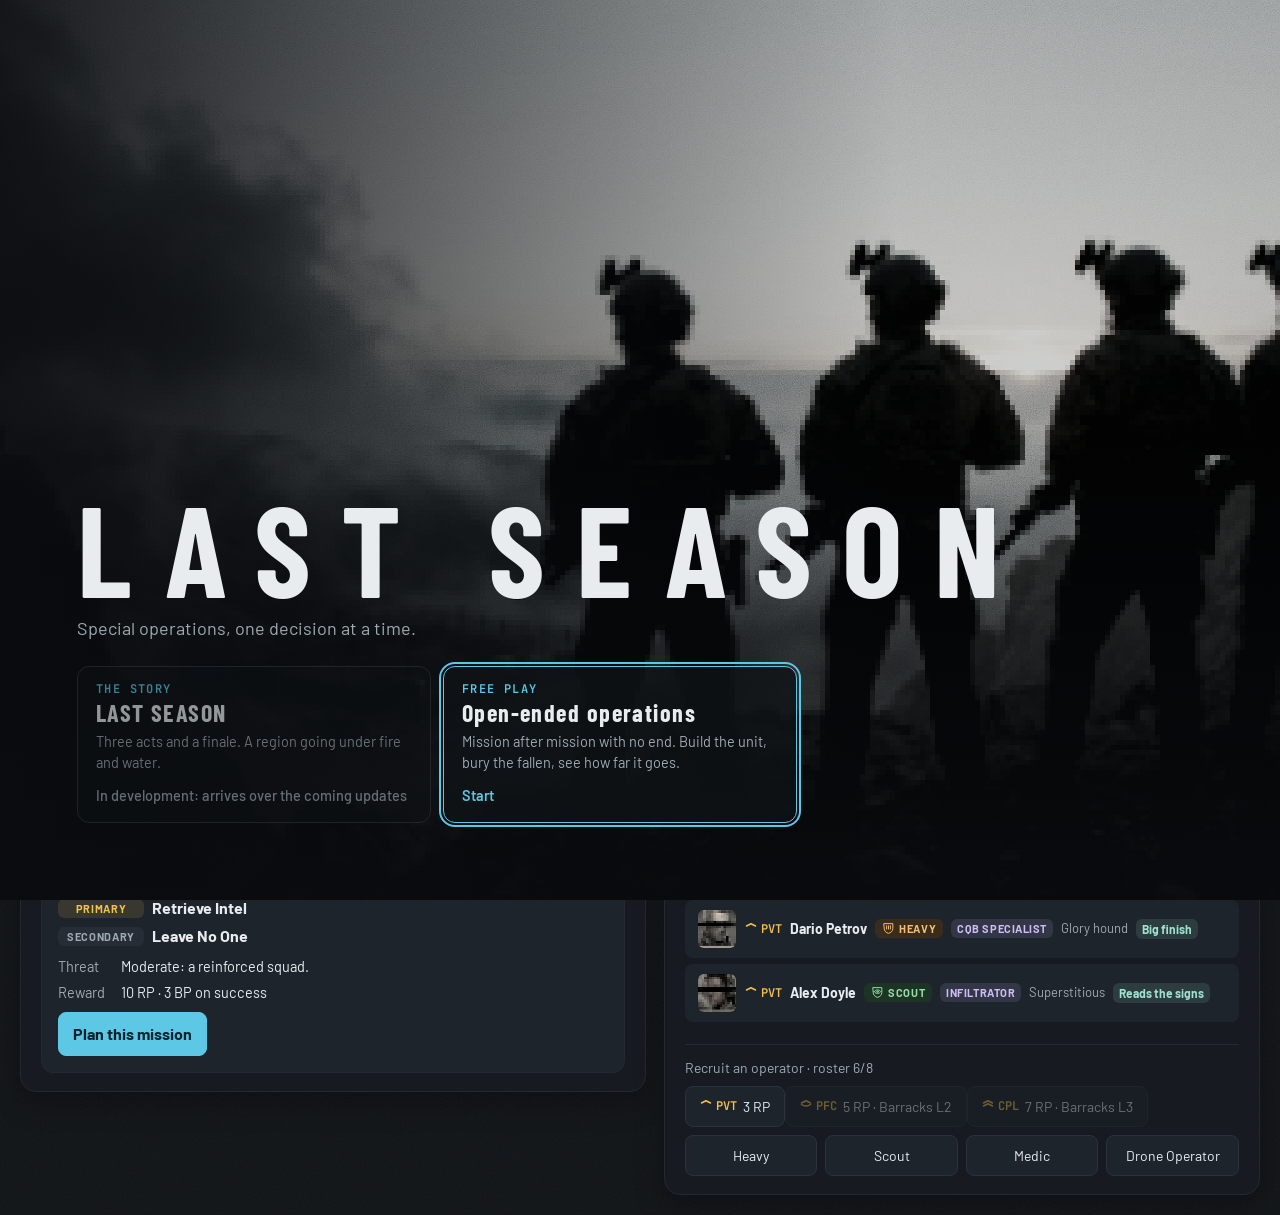
==== commit f156467e: "Rescue scenes and captivity scars The rescue is told in full: word that they are alive by source, th" ====
--- a/index.html
+++ b/index.html
@@ -1286,6 +1286,16 @@
   SURVIVOR: { label: 'Survivor', desc: 'once per mission, shrugs off a hit that would knock them out' },
   SHADOW: { label: 'Shadow', desc: 'failing a Stealth test they lead never gets the team spotted: the alert only rises by 1' },
 };
+// Scars from captivity: each helps one way and costs another. A rescued operator chooses one of two at the homecoming.
+const SCARS = {
+  SHORT_FUSE: { label: 'Short fuse', desc: '+1 Assault die when leading, but a failed Assault test they lead raises the alert 1 more' },
+  NIGHT_EYES: { label: 'Night eyes', desc: '+1 die leading at night or in fog, smoke or dust, but 1 fewer leading by day' },
+  FACES: { label: 'Knows their faces', desc: '+1 die leading where an officer is, but never takes an officer prisoner' },
+  NEVER_AGAIN: { label: 'Never again', desc: '+1 die leading the exfil, but every failed test they are part of tires them 1 more' },
+  SCAR_TISSUE: { label: 'Scar tissue', desc: 'takes one more cut or bruise before a hit turns serious, but the first care they get each mission leaves the cuts and bruises' },
+  RESTLESS: { label: 'Restless', desc: 'once a mission, leading tired costs no dice (exhausted, 1 instead of 2), but sheds 1 less fatigue between missions' },
+};
+const hasScar = (sid, k) => !!soldier(sid)?.scars?.includes(k);
 const TRAIT_CAP = 3, BOND_CAP = 2, NEMESIS_XP = 15, GRUDGE_XP = 20, REFLECT_XP = 10;
 const WEAPON_NAME = { CARBINE: 'carbine', SMG: 'SMG', DMR: 'marksman rifle', LMG: 'LMG', AK: 'AK', HANDGUN: 'handgun' };
 /** The kind of weapon an item is: a legacy weapon fights as the weapon it was. */
@@ -1613,7 +1623,9 @@
 const fatLimits = (u) => (hasSpec(u.sid, 'ENDURANCE') ? [TIRED_AT + 1, SPENT_AT + 1] : [TIRED_AT, SPENT_AT]);
 const fatState = (u) => { const [t, s] = fatLimits(u); return u.fat >= s ? 2 : u.fat >= t ? 1 : 0; };
 const FAT_LABEL = ['Fresh', 'Tired', 'Exhausted'];
-const fatigueMods = (u) => [[], [{ label: 'Tired', v: -1 }], [{ label: 'Exhausted', v: -2 }]][fatState(u)];
+/** Restless (a captivity scar): once a mission, tiredness costs a lead nothing. */
+const restlessOn = (u) => hasScar(u.sid, 'RESTLESS') && !u.restUsed && fatState(u) > 0;
+const fatigueMods = (u) => (restlessOn(u) ? [[], [], [{ label: 'Exhausted, but Restless', v: -1 }]] : [[], [{ label: 'Tired', v: -1 }], [{ label: 'Exhausted', v: -2 }]])[fatState(u)];
 /** Wear operators down. Returns those who just crossed into Tired or Exhausted, for the log. */
 function tire(units, n = 1) {
   const worse = [];
@@ -1652,6 +1664,11 @@
   if (s.persona === 'HOMESICK' && st.kind === 'EXFIL') out.push({ label: 'Homeward', v: 1 });
   if (s.persona === 'AVENGER' && officerAt(st)) out.push({ label: `Grudge against ${officerAt(st).name}`, v: 1 });
   if (s.persona === 'JUNKIE' && u.streak) out.push({ label: 'Hot streak', v: 1 });
+  if (hasScar(u.sid, 'SHORT_FUSE') && skill === 'ASSAULT') out.push({ label: 'Short fuse', v: 1 });
+  if (hasScar(u.sid, 'NIGHT_EYES')) { const e = G.mission.env; if (isDark(e)) out.push({ label: 'Night eyes', v: 1 }); else if (e.time === 'DAY') out.push({ label: 'Night eyes: daylight', v: -1 }); }
+  if (hasScar(u.sid, 'FACES') && officerAt(st)) out.push({ label: `Knows ${officerAt(st).name}'s face`, v: 1 });
+  if (hasScar(u.sid, 'NEVER_AGAIN') && st.kind === 'EXFIL') out.push({ label: 'Never again', v: 1 });
+  if (restlessOn(u)) out.push({ label: fatState(u) > 1 ? 'Restless: exhausted, but only 1 die down' : 'Restless: tired, and it does not matter', v: 0, restless: true });
   if (skill === 'ASSAULT') {
     if (kindOf(u.weapon) === 'AK' && ['RAIN', 'MUD', 'FLOOD', 'DUST', 'STORM'].includes(wx)) out.push({ label: `AK: reliable in ${WEATHER[wx].phrase}`, v: 1 });
     if (kindOf(u.weapon) === 'SMG' && (st.kind === 'OBJECTIVE' || st.kind === 'OPTIONAL')) out.push({ label: 'SMG in close quarters', v: 1 });
@@ -1827,7 +1844,7 @@
 // ---------------------------------------------------------------- injuries
 const injFx = (w) => (w.t ? INJURIES[w.id].fxT : INJURIES[w.id].fx) || {};
 const tierCount = (u, tier) => u.inj.filter((w) => INJURIES[w.id].tier === tier).length;
-const tierSlots = (u, tier) => (tier === 1 ? CLASSES[u.cls].grit + (hasTrait(u.sid, 'GRIT') ? 1 : 0) : 1);
+const tierSlots = (u, tier) => (tier === 1 ? CLASSES[u.cls].grit + (hasTrait(u.sid, 'GRIT') ? 1 : 0) + (hasScar(u.sid, 'SCAR_TISSUE') ? 1 : 0) : 1);
 const injName = (w) => INJURIES[w.id].label + (w.t ? ` (${INJURIES[w.id].treated})` : '');
 /** What an injury does, in player terms. */
 function injEffect(w) {
@@ -1904,7 +1921,10 @@
     const tier = need === 'SERIOUS' ? 2 : 3;
     for (const w of u.inj) if (INJURIES[w.id].tier === tier && !w.t) { w.t = true; done.push(`${INJURIES[w.id].label.toLowerCase()} ${INJURIES[w.id].treated}`); }
   }
-  if (need === 'MINOR' || (minorToo && tierCount(u, 1))) { u.inj = u.inj.filter((w) => INJURIES[w.id].tier !== 1); done.push('cuts and bruises cleaned up'); }
+  const scarred = hasScar(u.sid, 'SCAR_TISSUE') && !u.scarCared; // Scar tissue: the first care of a mission only stops the worst of it
+  if (scarred) u.scarCared = true;
+  if (scarred && tierCount(u, 1)) done.push('the cuts and bruises will not close (Scar tissue)');
+  else if (need === 'MINOR' || (minorToo && tierCount(u, 1))) { u.inj = u.inj.filter((w) => INJURIES[w.id].tier !== 1); done.push('cuts and bruises cleaned up'); }
   return done.join(', ');
 }
 function killUnit(u, text) {
@@ -2010,6 +2030,7 @@
   b.attempts++;
   unitById(lead).streak = false; // a hot streak is spent on the next lead, whatever happens
   for (const om of omens()) if ([...pool.parts, ...diff.mods].some((x) => x.omen === (om.slot || 1))) om.used = true;
+  if (pool.parts.some((x) => x.restless)) unitById(lead).restUsed = true; // Restless: once a mission
   for (const id of gearIds) unitById(id).boom = { FRAG: 'that frag', BREACH: 'that breaching charge' }[unitById(id).util];
   if (strike && unitById(b.drone.op)) unitById(b.drone.op).boom = 'that drone strike';
   log(`${opt.label}: ${unitById(lead).name} leads${ids.length > 1 ? ` with ${ids.length - 1} in support` : ''}, ${pool.value} dice vs difficulty ${diff.value}.`, 'turn');
@@ -2137,6 +2158,9 @@
     else if (sit.hazard) { const t = active(lead) ? lead : pick(members.filter(active)); if (t) { log('Something gives way.', 'alert'); hurt(t, 2, undefined, 'is caught out'); } }
     else raise(1 + extra, 'Too much noise.');
     if (b.qrfIn != null && !foes) { log('The lead elements of the QRF open up.', 'alert'); failFire(1, members, ids, leadId); } // under the QRF every failure is a firefight
+    if (opt.skill === 'ASSAULT' && hasScar(lead.sid, 'SHORT_FUSE')) raise(1, `${lead.name} loses their temper and makes it louder (Short fuse).`);
+    const afraid = members.filter((u) => hasScar(u.sid, 'NEVER_AGAIN'));
+    if (afraid.length) { tire(afraid); log(`${afraid.map((u) => firstName(u)).join(' and ')} cannot shake the fear of being left again (Never again).`, 'info'); }
     const fatal = !pushed && cost !== 'WAY' && !b.accepted && quirkOn('FATALIST');
     if (fatal) { b.accepted = true; b.nerve = (b.nerve || 0) + 1; b.nerveMax = Math.max(b.nerveMax || 0, b.nerve); quirk(fatal, `the team takes the failure as it comes: +1 Nerve (${b.nerve}/${b.nerveMax}).`); }
     return settle(false);
@@ -2189,7 +2213,11 @@
   if (opt.hvt) { b.hvtKilled = true; lead.killedHvt = true; lead.kills++; b.kills++; log(`${lead.name} confirms the ${m.target === 'WARLORD' ? 'warlord' : 'target'} is dead.`, 'intel'); }
   if (opt.intel) { const c = active(lead) ? lead : team().find(active); b.carrier = c ? c.id : null; if (c) log(`${c.name} has the intel.`, 'intel'); }
   if (opt.cache) { b.cache = true; log('Cache secured. The quartermaster will be pleased.', 'intel'); }
-  if (opt.rescue) { b.rescued = true; log(`${soldier(m.rescue).name} is alive: thin, hurt, and walking with help. Get them to the extraction point. Helping them along makes moving quietly harder.`, 'major'); }
+  if (opt.rescue) {
+    const first = firstName(soldier(m.rescue));
+    b.rescued = true;
+    log(`${storyFill(storyPick(LS_TEXT.FREED, 'freed'), { name: first })} Getting ${first} to the extraction slows the team: moving quietly is 1 harder.`, 'major');
+  }
 }
 function reachExfil() {
   const b = B();
@@ -2451,7 +2479,7 @@
   }
   const goal = m.primary === 'ELIMINATE_HVT' ? (b.hvtKilled ? `The ${m.target ? TARGETS[m.target].label.toLowerCase() : 'target'} is confirmed dead.` : 'The target is still breathing.')
     : (b.carrier != null && unitById(b.carrier)?.exfil && !unitById(b.carrier)?.dead ? 'The intel came out with them.' : 'The intel did not come out.');
-  if (b.rescued) out.push(sq.some((u) => u.exfil && !u.dead) ? `${soldier(m.rescue).name} came home with them.` : `${soldier(m.rescue).name} was freed, and lost again.`);
+  if (b.rescued) out.push(sq.some((u) => u.exfil && !u.dead) ? `${soldier(m.rescue).name} came home with them.` : `${soldier(m.rescue).name} was freed, but was too far gone to survive the way out.`);
   out.push(`${goal} ${b.kills ? `${cap(NUM[b.kills] || String(b.kills))} hostile${b.kills > 1 ? 's' : ''} down.` : 'Nobody on the other side was killed.'} Alarm at ${b.alert} of ${ALERT_MAX}.`);
   out.push(sq.some((u) => u.stranded) ? 'The window closed; the rest walked out.' : `Out ${VIA[m.ext] || 'on foot'}. ${success ? 'Mission complete.' : 'Mission failed.'}`);
   return out;
@@ -2461,7 +2489,7 @@
   const b = B(), w = { ...OFFICER_FATES };
   for (const [k, v] of Object.entries(OFFICER_TRAITS[off.trait].fate)) w[k] = Math.max(0, w[k] + v);
   if (feared || (off.escapes || 0) >= OFFICER_ESCAPES) w.ESCAPED = 0; // the feared one already had their second chance
-  if (feared) w.CAPTIVE = 0;
+  if (feared || hasScar(lead.sid, 'FACES')) w.CAPTIVE = 0; // Knows their faces: no surrender is accepted
   const loot = ITEMS[off.loot].label.toLowerCase(), exfilAt = b.stages.findIndex((s) => s.kind === 'EXFIL');
   off.fate = weighted(w);
   if (off.fate === 'ESCAPED') {
@@ -2943,7 +2971,8 @@
   G.rp += rp;
   G.bp += bp;
   const rest = G.base.lv.BARRACKS >= 2 ? 1 : 0;
-  for (const s of G.roster) if (s.alive && !m.team.includes(s.id)) s.fatigue = Math.max(0, (s.fatigue || 0) - 3 - rest); // those who stayed home rest
+  const restless = (s) => (s.scars?.includes('RESTLESS') ? 1 : 0); // sheds 1 less fatigue between missions
+  for (const s of G.roster) if (s.alive && !m.team.includes(s.id)) s.fatigue = Math.max(0, (s.fatigue || 0) - 3 - rest + restless(s)); // those who stayed home rest
   const soldiers = [], lost = [], gained = [], notes = [];
   const mentor = sq.find((u) => !u.dead && !u.missing && personaOf(u.sid) === 'VETERAN'), taught = [], topKills = Math.max(0, ...sq.map((u) => u.kills));
   for (const u of sq) {
@@ -2957,7 +2986,7 @@
       if (u.missing) s.mia = true;
       for (const it of [u.weapon, u.armor, u.kit, u.util]) if (it) lost.push(`${ITEMS[it].label} (${u.name})`);
     } else {
-      s.fatigue = Math.max(0, u.fat - 3 - rest);
+      s.fatigue = Math.max(0, u.fat - 3 - rest + restless(s));
       xp = 10 + (success ? 10 : 0) + u.kills * 8 + (u.killedHvt ? 25 : 0) + (carrier === u && intelOut ? 15 : 0) + u.revives * 10 + u.tests * 4
         + (m.bonusXp?.[s.id] || 0) + (threatOmen()?.beaten && threatOmen().by.includes(u.id) ? NEMESIS_XP : 0) + (u.avenged ? GRUDGE_XP : 0);
       if (s.persona === 'ROOKIE') xp = Math.round(xp * 1.25); // learns fast
@@ -3022,7 +3051,10 @@
   const home = [], held = m.rescue != null ? (G.missing || []).find((r) => r.sid === m.rescue && r.stage === 'RESCUE') : null;
   if (held && b.rescued) {
     if (anyOut) home.push(homecoming(held, m));
-    else { lostForGood(held, `Freed on ${m.codename}, then lost again with the team.`); notes.push(`${held.name} was freed, and lost again when the team did not get out. The wall lists them as killed in action now.`); }
+    else {
+      lostForGood(held, `Freed on ${m.codename}, but captivity had already done too much.`);
+      notes.push(`${rescueText(LOST_AGAIN[hash32(`lost:${held.name}`) % LOST_AGAIN.length], held)} The wall lists ${held.name} as killed in action now.`);
+    }
   }
   traceMissing(m, notes);
   for (const u of sq.filter((x) => x.missing)) {
@@ -3070,13 +3102,10 @@
    a weapon they left behind. */
 const MIA = { ALIVE: 50, REPORT: 3, WINDOW: 2, STAND_RP: 3, OUT: [2, 3] };
 const TRACE_ODDS = { INFORMANT: 50, SIGINT: 35, UAV: 35 }, PRISONER_ODDS = 30; // % per mission that a source turns something up
-// Who a personality becomes after captivity, if the player chooses that change; a personality someone else has passes down the list.
-const CAPTIVITY = { STOIC: 'QUIET', JOKER: 'FATALIST', FATALIST: 'BELIEVER', ROOKIE: 'AVENGER', GEARHEAD: 'PERFECTIONIST', GLORY: 'QUIET',
-  GUARDIAN: 'AVENGER', SUPERSTITIOUS: 'FATALIST', MERC: 'LONER', PLANNER: 'PERFECTIONIST', LONER: 'QUIET', JUNKIE: 'FATALIST', HOMESICK: 'PHILOSOPHER',
-  PHILOSOPHER: 'QUIET', AVENGER: 'BELIEVER', PERFECTIONIST: 'STOIC', OPTIMIST: 'PHILOSOPHER', VETERAN: 'STOIC', BELIEVER: 'AVENGER', QUIET: 'LONER' };
-const CAPTIVITY_TRAITS = ['GRIT', 'SURVIVOR', 'SHADOW'];
 const PLACE = LS_TEXT.PLACE, TRACE_SOURCE = LS_TEXT.TRACE_SOURCE, TRACE_DETAIL = LS_TEXT.TRACE_DETAIL, TRACE_ALIVE = LS_TEXT.TRACE_ALIVE; // data/missing.js
-const LAST_STAND = LS_TEXT.LAST_STAND, RESCUED = LS_TEXT.RESCUED; // data/missing.js
+const LAST_STAND = LS_TEXT.LAST_STAND, RESCUED = LS_TEXT.RESCUED, FREED = LS_TEXT.FREED, MOVED = LS_TEXT.MOVED, LOST_AGAIN = LS_TEXT.LOST_AGAIN; // data/missing.js
+/** A rescue line about one operator: the place, their first name, and the prisoner who talked. */
+const rescueText = (t, r) => storyFill(t, { place: PLACE[r.loc], name: firstName(r), prisoner: r.prisoner || 'A prisoner' });
 /** The file on an operator left behind. Their fate is fixed now, by the story hash; the player learns it later. */
 function missingRec(u, m) {
   const s = soldier(u.sid), off = m.officer;
@@ -3089,7 +3118,7 @@
   for (const r of G.missing || []) {
     if (r.stage === 'RESCUE' && r.tracedN < m.n && --r.window <= 0) {
       lostForGood(r, 'Moved before the team could reach them, and never found.');
-      notes.push(`${r.name} was moved before anyone could reach them. The wall lists them as killed in action now.`);
+      notes.push(`${rescueText(MOVED[r.src] || MOVED.REPORT, r)} The wall lists ${r.name} as killed in action now.`);
       continue;
     }
     if (r.stage !== 'UNKNOWN' || r.n >= m.n) continue;
@@ -3102,7 +3131,7 @@
 }
 function revealMissing(r, src, prisoner, n, notes) {
   const v = { place: PLACE[r.loc], name: firstName(r), prisoner: prisoner || 'A prisoner', detail: TRACE_DETAIL[r.persona] };
-  r.tracedN = n; r.src = src;
+  r.tracedN = n; r.src = src; r.prisoner = prisoner;
   if (r.alive) {
     r.stage = 'RESCUE'; r.window = MIA.WINDOW;
     r.trace = storyFill(TRACE_ALIVE[src], v);
@@ -3126,20 +3155,19 @@
   r.stage = 'HOME';
   G.memorial = (G.memorial || []).filter((f) => !(f.name === r.name && f.op === r.op));
   for (const a of G.archive || []) if (a.op === r.op) for (const x of a.fallen) if (x.name === r.name) { x.missing = false; x.home = true; x.fate = `Brought home on ${m.codename}.`; }
-  const lines = [...(RESCUED[s.persona] || []), ...RESCUED._];
+  const lines = RESCUED[s.persona] || RESCUED.STOIC;
   return { sid: s.id, name: s.name, face: s.face, cls: s.cls, spec: s.spec, out, words: lines[hash32(`home:${s.name}`) % lines.length], opts: captivityChanges(s), chosen: null };
 }
-/** Two ways captivity may have changed them: a hard-won trait, or a different personality. */
+/** Two scars captivity may have left, from those they do not carry yet (picked by the story hash). */
 function captivityChanges(s) {
-  const opts = [], traits = CAPTIVITY_TRAITS.filter((t) => !s.traits.includes(t));
-  if (s.traits.length < TRAIT_CAP && traits.length) opts.push({ kind: 'TRAIT', id: traits[hash32(`scar:${s.name}`) % traits.length] });
-  const taken = new Set(G.roster.filter((x) => x.alive && x !== s).map((x) => x.persona));
-  const p = [CAPTIVITY[s.persona], 'FATALIST', 'QUIET', 'AVENGER', 'PHILOSOPHER', 'STOIC'].find((k) => k && k !== s.persona && !taken.has(k));
-  if (p) opts.push({ kind: 'PERSONA', id: p });
-  if (opts.length < 2) opts.push({ kind: 'NONE' });
-  return opts;
-}
-/** The player picks how captivity changed a rescued operator. */
+  const free = Object.keys(SCARS).filter((k) => !s.scars?.includes(k)), h = hash32(`scar:${s.name}:${G.flown}`), opts = [];
+  for (let i = 0; i < free.length && opts.length < 2; i++) opts.push({ kind: 'SCAR', id: free[(h + i * 3) % free.length] });
+  const seen = new Set(), out = opts.filter((o) => !seen.has(o.id) && seen.add(o.id));
+  if (out.length < 2) for (const k of free) if (out.length < 2 && !seen.has(k)) { seen.add(k); out.push({ kind: 'SCAR', id: k }); }
+  while (out.length < 2) out.push({ kind: 'NONE' });
+  return out;
+}
+/** The player picks the scar captivity left on a rescued operator. */
 function rescueChange(sid, k) {
   need('DEBRIEF');
   const h = (G.debrief.home || []).find((x) => x.sid === sid);
@@ -3148,8 +3176,7 @@
   const o = h.opts[k];
   if (!o) fail('No such change.');
   const s = soldier(sid);
-  if (o.kind === 'TRAIT') s.traits.push(o.id);
-  if (o.kind === 'PERSONA') { s.persona = o.id; delete s.rec; }
+  if (o.kind === 'SCAR') (s.scars ||= []).push(o.id);
   h.chosen = k;
 }
 // ---------------- the last stand: two beats in their voice, then the choice of what their death bought
@@ -4046,6 +4073,7 @@
 const traitChips = (s) => [...s.traits.map((t) => `<span class="trait" title="${esc(TRAITS[t].desc)}">${TRAITS[t].label}</span>`),
   ...(s.signature ? [`<span class="trait" title="+1 die when leading with it">Signature ${ITEMS[s.signature].label}</span>`] : []),
   ...(s.turned ? [`<span class="trait" title="Captured on ${esc(s.turned)} and switched sides">Former officer</span>`] : []),
+  ...(s.scars || []).map((k) => `<span class="trait scar" title="${esc(cap(SCARS[k].desc))}">${SCARS[k].label}</span>`),
   ...s.bonds.map((id) => `<span class="trait bond" title="+1 die when both are in the fireteam">Bond: ${esc(soldier(id).name.split(' ')[0])}</span>`)].join('');
 function forecastText(m) {
   const e = m.env, sure = m.intel.includes('METEO');
@@ -4837,8 +4865,7 @@
 
 // ------------------------------------------------------------------ debrief
 /** One way captivity may have changed someone, as a button's contents. */
-const changeHtml = (o) => o.kind === 'TRAIT' ? `<b>Gains ${TRAITS[o.id].label}</b><small>${esc(cap(TRAITS[o.id].desc))}</small>`
-  : o.kind === 'PERSONA' ? `<b>Comes back ${/^[aeiou]/i.test(PERSONAS[o.id].label) ? 'an' : 'a'} ${esc(PERSONAS[o.id].label.toLowerCase())}</b><small>${esc(PERSONAS[o.id].q.label)}: ${esc(PERSONAS[o.id].q.desc)}</small>`
+const changeHtml = (o) => o.kind === 'SCAR' ? `<b>${SCARS[o.id].label}</b><small>${esc(cap(SCARS[o.id].desc))}.</small>`
   : '<b>Keeps it to themselves</b><small>Nothing changes that anyone can see.</small>';
 function renderDebrief() {
   const d = G.debrief, m = G.mission, changing = (d.home || []).find((h) => h.chosen == null);
@@ -5026,7 +5053,7 @@
   window.SKIRM = { get G() { return G; }, newCampaign, chooseMission, backToBase, upgradeDept, toggleBed, fabricate, repair, rest, vehBlock, intelCost, fatState,
     DEPTS, FAB, VEH, LOCATIONS, WEATHER, SPECS, KITS, INTEL, hireCaptive, tradeCaptive, OFFICER_TRAITS, buyIntel, launch, proceed, enlist, chooseRoute, chooseFork, execute, push, resolve, skip, abort,
     fieldCare, treat, launchDrone, canLead, opDice, chooseLine, mapCheck, mapHtml, waysOut, wayOut, failWay, bestOdds, gearChoices, ready, SAVE_LINES, MEMORIAL, interlude, PERSONAS, TOPICS, LINES, TRAITS, worstNeed, fieldCareNeed, INJURIES, bestLead, odds, difficulty, poolOf, previewOf, cur, sitOf, active, team, outcomeOf, foesOf, Rule, CLASSES, ITEMS, SIT, available, refresh, knockOut, cleanWork, growUp, interDone, omens, leadBonuses, unitById, closeWindow, undo, openFile, runForIt, burn,
-    standPick, standEnd, standEffect, standStory, rescueChange, rescueMission, passStage, takeObjective, intelCost, kindOf, classGear, MIA, LAST_STAND, OBJ, openStand };
+    standPick, standEnd, standEffect, standStory, rescueChange, rescueMission, passStage, takeObjective, intelCost, SCARS, hasScar, tierSlots, kindOf, classGear, MIA, LAST_STAND, OBJ, openStand };
 }
 window.claude?.hot?.ready ? window.claude.hot.ready(start) : start(window.claude?.hot?.data ?? {});
 })();
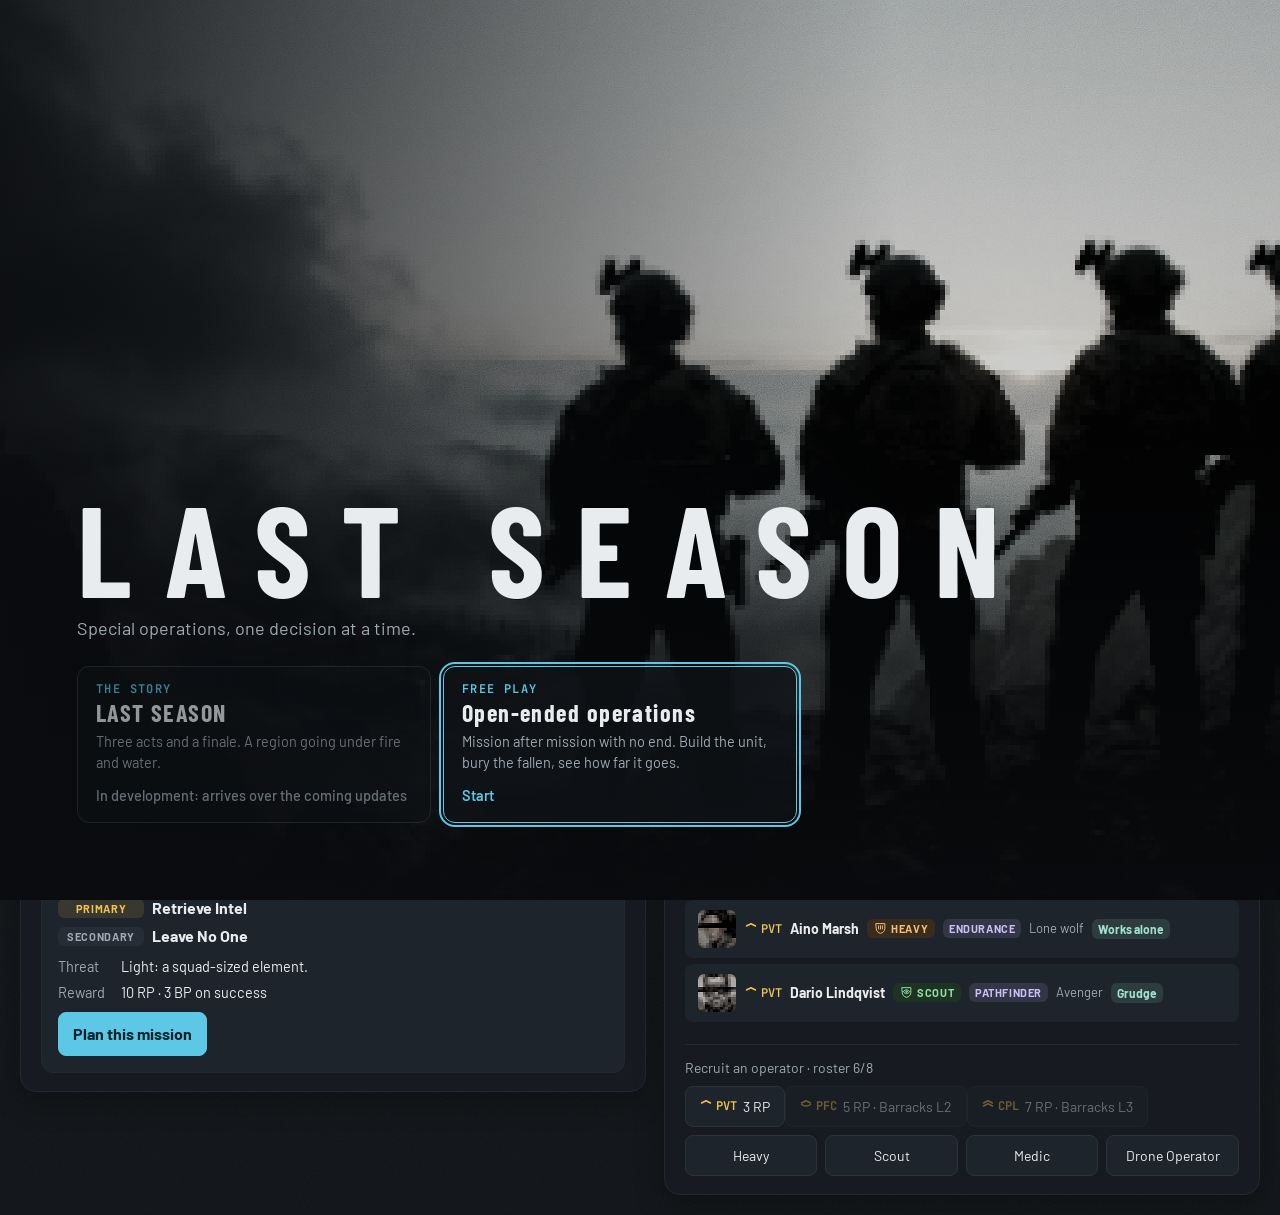
==== commit 08b2d2c1: "No resting in a firefight; vehicle repairs move to Logistics Rest is refused while the QRF closes in" ====
--- a/index.html
+++ b/index.html
@@ -1081,8 +1081,8 @@
   CMD: { label: 'Operations', desc: 'Mission planning and the mission board.', lv: ['2 missions on the board', '3 missions on the board', '3 missions, and +3 RP for every mission flown'] },
   INTEL: { label: 'Intelligence', desc: 'Intel options and weather forecasting.', lv: ['Satellite, deep intel, weather recon. Forecasts 60% reliable', '+ signals intercept and informants. Forecasts 75% reliable', '+ UAV overflight, all intel 1 RP cheaper. Forecasts 90% reliable'] },
   MED: { label: 'Medical', desc: 'Treatment beds for the wounded and the worn out.', lv: ['1 bed: treated operators recover twice as fast', '2 beds', '3 beds, and treatment heals fully in one mission'] },
-  ENG: { label: 'Engineering', desc: 'Fabrication, weapon kits and repairs.', lv: ['Consumables (grenades, charges, medkits, flashbangs, smoke), weapon kits and repairs', '+ weapons, armour, ghillie suits and specialist tools (rebreather, climbing kit, encrypted radio)', '+ thermal sights, drones, night vision, ceramic plate, suppressed and anti-materiel rifles'] },
-  LOG: { label: 'Logistics', desc: 'Vehicles and air support.', lv: ['On foot, convoy, helicopter', '+ light strike vehicle and boats', '+ HALO parachute and armoured MRAP'] },
+  ENG: { label: 'Engineering', desc: 'Fabrication and weapon kits.', lv: ['Consumables (grenades, charges, medkits, flashbangs, smoke) and weapon kits', '+ weapons, armour, ghillie suits and specialist tools (rebreather, climbing kit, encrypted radio)', '+ thermal sights, drones, night vision, ceramic plate, suppressed and anti-materiel rifles'] },
+  LOG: { label: 'Logistics', desc: 'Vehicles, air support and repairs to damaged vehicles.', lv: ['On foot, convoy, helicopter', '+ light strike vehicle and boats', '+ HALO parachute and armoured MRAP'] },
   BARRACKS: { label: 'Barracks', desc: 'Housing, rest and recruitment.', lv: ['Roster of 8, recruits join as Privates', 'Roster of 10, operators rest faster, and you can hire Privates First Class', 'Roster of 12, you can hire Corporals, and recruiting costs 1 less'] },
 };
 const UPGRADE_BP = [0, 0, 5, 10]; // cost to reach level 2 and 3
@@ -1956,6 +1956,7 @@
 function returnFire(foes, thresh, ids, leadId) {
   const b = B(), n = foes + (alerted() ? 1 : 0), off = officerAt(cur());
   if (n <= 0) return;
+  cur().underFire = true; // they have opened up here: no resting while they are still at this stage
   thresh = Math.min(6, Math.max(2, thresh + FACTIONS[G.mission.faction].fire - (off?.trait === 'SHARPSHOOTER' ? 1 : 0)));
   const hits = Array.from({ length: n }, d6).filter((d) => d >= thresh).length;
   log(`Enemy fire: ${n} ${n === 1 ? 'die' : 'dice'}, ${hits} hit${hits === 1 ? '' : 's'}.`, hits ? 'alert' : 'info');
@@ -2615,14 +2616,21 @@
   if (WEATHER[e.weather].tire) { log(`${WEATHER[e.weather].label} wears everyone down.`, 'info'); tire(up.filter((u) => !hasSpec(u.sid, 'ENDURANCE'))); }
   if (team().some((u) => u.downed)) tire(up); // carrying the wounded
 }
-/** Stop and catch breath: costs time, takes fatigue off everyone. */
+/** Why the team cannot rest here, or '': not in a firefight (the QRF closing in, or enemies here who have opened fire). */
+function restBlock() {
+  const st = cur(), sit = sitOf(st);
+  if (B().qrfIn != null) return 'No rest with the QRF closing in.';
+  if (st.underFire && sit && foesOf(st, sit) > 0) return 'No rest under fire: they are still shooting here.';
+  return '';
+}
+/** Stop and catch breath: costs time, takes fatigue off everyone. Never in a firefight. */
 function rest() {
   needPlan();
-  const b = B();
+  const b = B(), why = restBlock();
+  if (why) fail(why);
   if (b.time <= REST_TIME) fail('There is no time left to rest.');
   b.time -= REST_TIME;
   b.lastResult = null;
-  if (b.qrfIn != null && --b.qrfIn <= 0) { qrfArrives(b.stage); return settle(true); } // resting while the QRF closes in
   const joker = quirkOn('JOKER'), gain = REST_GAIN + (joker ? 1 : 0);
   for (const u of team().filter(active)) u.fat = Math.max(0, u.fat - gain);
   log(`The team goes to ground and catches its breath (-${REST_TIME} time).`, 'good');
@@ -4146,14 +4154,14 @@
     const inv = Object.keys(ITEMS).filter((k) => G.armory[k]).map((k) => `<span class="inv"><b>${G.armory[k]}</b> ${ITEMS[k].label}</span>`).join('');
     const fab = Object.entries(FAB).map(([k, [l, c]]) => `<button class="btn fab" type="button" data-fab="${k}" ${bs.lv.ENG < l || G.rp < c ? 'disabled' : ''} title="${esc(itemSummary(k))}">
         <span>${ITEMS[k].label}</span><small>${bs.lv.ENG < l ? `Level ${l}` : `${c} RP`}</small></button>`).join('');
-    const dmg = Object.keys(bs.damaged).map((v) => `<div class="rrow"><b>${VEH[v].label}</b><span class="chip bad">Damaged</span><span class="grow"></span><button class="btn" type="button" data-repair="${v}" ${G.rp < REPAIR_COST ? 'disabled' : ''}>Repair · ${REPAIR_COST} RP</button></div>`).join('');
-    body = `<h3>Armory</h3><div class="inv-list">${inv}</div>${dmg ? `<h3>Repairs</h3><div class="roster-list">${dmg}</div>` : ''}<h3>Fabricate</h3><div class="fab-list">${fab}</div>`;
+    body = `<h3>Armory</h3><div class="inv-list">${inv}</div><h3>Fabricate</h3><div class="fab-list">${fab}</div>`;
   } else if (d === 'INTEL') {
     body = `<p class="muted">Forecasts are ${FORECAST[bs.lv.INTEL]}% reliable. Weather can still turn during a mission.</p><div class="roster-list">${Object.entries(INTEL).map(([k, i]) =>
       `<div class="rrow ${bs.lv.INTEL < i.lv ? 'locked' : ''}"><b>${i.label}</b><span class="muted">${i.desc}</span><span class="grow"></span><span class="chip">${bs.lv.INTEL < i.lv ? `Level ${i.lv}` : `${i.cost - (bs.lv.INTEL >= 3 ? 1 : 0)} RP`}</span></div>`).join('')}</div>`;
   } else if (d === 'LOG') {
+    // damaged vehicles are repaired here, where the motor pool is
     body = `<div class="roster-list">${Object.entries(VEH).map(([k, v]) => `<div class="rrow ${bs.lv.LOG < v.lv ? 'locked' : ''}"><b>${v.label}</b><span class="muted">${v.desc}</span><span class="grow"></span>
-      ${bs.damaged[k] ? '<span class="chip bad">Damaged</span>' : bs.lv.LOG < v.lv ? `<span class="chip">Level ${v.lv}</span>` : `<span class="chip ok">${v.cost ? v.cost + ' RP' : 'Free'}</span>`}</div>`).join('')}</div>`;
+      ${bs.damaged[k] ? `<span class="chip bad">Damaged</span><button class="btn" type="button" data-repair="${k}" ${G.rp < REPAIR_COST ? 'disabled' : ''}>Repair · ${REPAIR_COST} RP</button>` : bs.lv.LOG < v.lv ? `<span class="chip">Level ${v.lv}</span>` : `<span class="chip ok">${v.cost ? v.cost + ' RP' : 'Free'}</span>`}</div>`).join('')}</div>`;
   } else {
     body = `<p class="muted">Missions flown: ${G.flown}. The board refreshes every time a team comes home.</p>`;
   }
@@ -4283,7 +4291,7 @@
   on('[data-rrank]', (b) => { ui.recruitRank = +b.dataset.rrank; sfx('click'); refresh(); });
   on('[data-enlist]', (b) => run(() => { const s = enlist(b.dataset.enlist, +(b.dataset.rank || 0)); toast(`${s.name} joins as ${CLASSES[s.cls].label}, ${SPECS[s.spec].label.toLowerCase()}.`); }));
 }
-/** Engineering or the barracks as a side sheet over the briefing: make, repair, recruit, without losing the plan. */
+/** Engineering or the barracks as a side sheet over the briefing: make gear or recruit without losing the plan. */
 function openSheet(d) {
   const dlg = $('#sheet');
   const fill = () => {
@@ -4738,7 +4746,7 @@
       <div class="go-btns">
         <button class="btn ghost danger ${plan.abortArmed ? 'armed' : ''}" type="button" data-act="abort">${plan.abortArmed ? 'Tap again to abort' : 'Abort'}</button>
         <button class="btn ghost" type="button" data-act="details" aria-pressed="${ui.details}">${ui.details ? 'Hide details' : 'Details'}</button>
-        <button class="btn" type="button" data-act="rest" ${b.time > REST_TIME && team().some((u) => active(u) && u.fat) ? '' : 'disabled'} title="Everyone sheds ${REST_GAIN} fatigue">Rest · ${REST_TIME} time</button>
+        <button class="btn" type="button" data-act="rest" ${b.time > REST_TIME && team().some((u) => active(u) && u.fat) && !restBlock() ? '' : 'disabled'} title="${restBlock() || `Everyone sheds ${REST_GAIN} fatigue`}">Rest · ${REST_TIME} time</button>
         ${st.kind === 'OPTIONAL' ? '<button class="btn" type="button" data-act="skip">Skip target</button>' : ''}
         ${b.timeUp ? '<button class="btn danger" type="button" data-act="close">Let the window close</button>' : ''}
         ${b.qrfIn != null && !b.timeUp ? '<button class="btn danger" type="button" data-act="run">Run for the exfil</button>' : ''}
@@ -4914,7 +4922,7 @@
     ['Rank', 'Promotions add dice (Corporal +1, Staff Sergeant +2) and Nerve. A sergeant leading has the best-armoured supporter step in front of the first hit; a lieutenant gives one free push a mission. A better barracks hires higher ranks.'],
     ['Ways out', 'After a failure at a stage: a detour to the other entry, a breaching charge, a specialist doing what they do best, or forcing it. Each passes the stage at a price in time, fatigue, wounds or gear, and lost gear is gone for good.'],
     ['Lead and support', `The lead rolls their own dice for the skill and takes the first hit; each of up to ${MAX_SUPPORT} supporters adds 1 die.`],
-    ['Fatigue', 'Builds with tests, failures, long routes, heat and smoke. Tired leads roll 1 die fewer, exhausted ones 2. Rest at base, in a treatment bed, or briefly in the field.'],
+    ['Fatigue', 'Builds with tests, failures, long routes, heat and smoke. Tired leads roll 1 die fewer, exhausted ones 2. Rest at base, in a treatment bed, or briefly in the field, but never in a firefight: not with the QRF closing in, nor at a stage where the enemy has opened fire and is still there.'],
     ['Injuries', `Named wounds that cost dice when the operator leads. A critical one knocks them out in ${CRIT_STAGES} stages unless treated; the unconscious die in ${BLEED_STAGES} more.`],
     ['Close quarters', `Inside the objective, a stairwell or a pier. A handgun-only lead loses ${HANDGUN_PENALTY} Assault die everywhere else, unless they are a CQB specialist.`],
     ['Specialty', 'Every operator has one: it unlocks special approaches or bends a rule. Shown in purple.'],
@@ -5053,7 +5061,7 @@
   window.SKIRM = { get G() { return G; }, newCampaign, chooseMission, backToBase, upgradeDept, toggleBed, fabricate, repair, rest, vehBlock, intelCost, fatState,
     DEPTS, FAB, VEH, LOCATIONS, WEATHER, SPECS, KITS, INTEL, hireCaptive, tradeCaptive, OFFICER_TRAITS, buyIntel, launch, proceed, enlist, chooseRoute, chooseFork, execute, push, resolve, skip, abort,
     fieldCare, treat, launchDrone, canLead, opDice, chooseLine, mapCheck, mapHtml, waysOut, wayOut, failWay, bestOdds, gearChoices, ready, SAVE_LINES, MEMORIAL, interlude, PERSONAS, TOPICS, LINES, TRAITS, worstNeed, fieldCareNeed, INJURIES, bestLead, odds, difficulty, poolOf, previewOf, cur, sitOf, active, team, outcomeOf, foesOf, Rule, CLASSES, ITEMS, SIT, available, refresh, knockOut, cleanWork, growUp, interDone, omens, leadBonuses, unitById, closeWindow, undo, openFile, runForIt, burn,
-    standPick, standEnd, standEffect, standStory, rescueChange, rescueMission, passStage, takeObjective, intelCost, SCARS, hasScar, tierSlots, kindOf, classGear, MIA, LAST_STAND, OBJ, openStand };
+    standPick, standEnd, standEffect, standStory, rescueChange, rescueMission, passStage, takeObjective, intelCost, restBlock, SCARS, hasScar, tierSlots, kindOf, classGear, MIA, LAST_STAND, OBJ, openStand };
 }
 window.claude?.hot?.ready ? window.claude.hot.ready(start) : start(window.claude?.hot?.data ?? {});
 })();
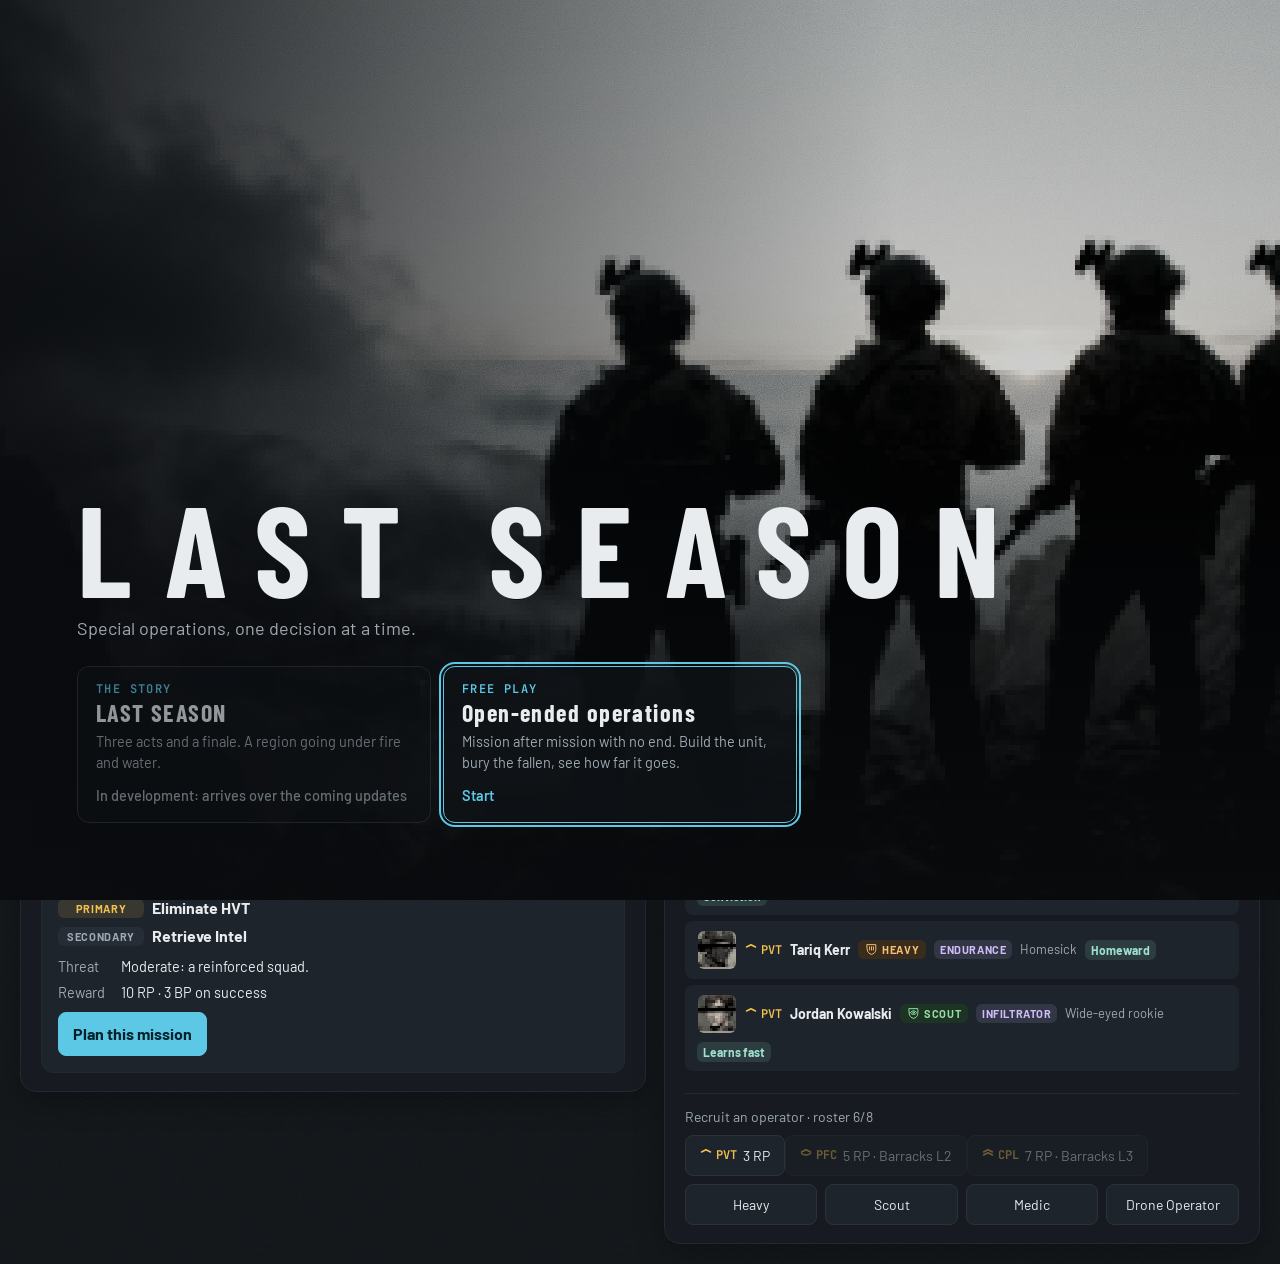
==== commit 9e2751a4: "Milestone 3: rules and gear Combat: a failed Assault that lands hits wears the enemy down (fewer of " ====
--- a/index.html
+++ b/index.html
@@ -809,6 +809,7 @@
 <script src="data/voices.js"></script>
 <script src="data/story.js"></script>
 <script src="data/missing.js"></script>
+<script src="data/wounds.js"></script>
 <script>
 'use strict';
 (() => {
@@ -844,21 +845,49 @@
   AMR: { slot: 'WEAPON', label: 'Anti-materiel Rifle', dice: { RECON: 2, STEALTH: -1 } },
   CERAMIC: { slot: 'ARMOR', label: 'Ceramic Plate', dr: 2 }, // plate protection without the weight
   NVG: { slot: 'KIT', label: 'Night Vision', night: { ASSAULT: 1, STEALTH: 1, RECON: 1, TECH: 1 } }, // night: extra dice when the mission is at night
-  REBREATHER: { slot: 'KIT', label: 'Rebreather' }, // tools that lower the price of a specialist's way out (see WAY_TOOLS)
-  CLIMBKIT: { slot: 'KIT', label: 'Climbing Kit' },
-  CRYPTO: { slot: 'KIT', label: 'Encrypted Radio' },
+  REBREATHER: { slot: 'TOOL', label: 'Rebreather' }, // specialist tools: their own slot; they lower the price of a specialist's way out
+  CLIMBKIT: { slot: 'TOOL', label: 'Climbing Kit' },
+  CRYPTO: { slot: 'TOOL', label: 'Encrypted Radio' },
+  SHOTGUN: { slot: 'WEAPON', label: 'Shotgun' }, // its dice depend on the ammunition (AMMO) and on close quarters
+  BYPASS: { slot: 'UTILITY', label: 'Bypass Kit' },
+  TORCH: { slot: 'UTILITY', label: 'Cutting Torch' },
+  FPV: { slot: 'UTILITY', label: 'FPV Strike Drone' },
   FLASHBANG: { slot: 'UTILITY', label: 'Flashbang' },
   SMOKE: { slot: 'UTILITY', label: 'Smoke Grenade' },
+  STIM: { slot: 'UTILITY', label: 'Combat Stim' }, // one operator sheds STIM_GAIN fatigue, even under fire
 };
 // With only the handgun, a lead fighting at range rolls fewer dice. Close quarters (inside the objective, or an opt marked
 // close) and CQB specialists ignore it.
 const HANDGUN_PENALTY = 1;
-const KITS = ['SUPPRESSOR', 'OPTIC', 'TOOLKIT', 'GHILLIE', 'THERMAL', 'NVG', 'REBREATHER', 'CLIMBKIT', 'CRYPTO'];
-const GEAR_USE = { // consumables spent inside a test
+const KITS = ['SUPPRESSOR', 'OPTIC', 'TOOLKIT', 'GHILLIE', 'THERMAL', 'NVG'];
+const TOOLS = ['REBREATHER', 'CLIMBKIT', 'CRYPTO']; // the Tool slot: anyone may carry one; a specialist makes it pay
+const GEAR_USE = { // consumables spent inside a test; time: extra time it takes
   FRAG: { skills: ['ASSAULT'], dice: 2 },
   BREACH: { skills: ['TECH', 'ASSAULT'], dice: 2, alert: 1 },
   FLASHBANG: { skills: ['ASSAULT'], dice: 1 },
+  BYPASS: { skills: ['TECH'], dice: 1 },
+  TORCH: { skills: ['TECH'], dice: 2, time: 1 },
+  FPV: { skills: ['ASSAULT'], dice: 3, alert: 1 },
 };
+// Shotgun ammunition, chosen per operator at loadout; lv = Engineering level that makes it.
+const AMMO = {
+  BUCK: { label: 'Buckshot', lv: 1, desc: '+2 Assault dice in close quarters, 1 fewer at range' },
+  BREACHING: { label: 'Breaching rounds', lv: 2, desc: 'as buckshot, and once a mission blasts a way through without a charge, quietly' },
+  LESS: { label: 'Less-lethal', lv: 2, desc: 'as buckshot, +1 Stealth die leading (silent takedowns), and officers surrender more often' },
+  SLUG: { label: 'Slugs', lv: 3, desc: 'no close-quarters bonus and no penalty at range; +1 Assault die where an officer is' },
+};
+// Support assets, booked in the briefing: one per mission from Operations level 2, two (each 1 RP cheaper) at level 3.
+const ASSETS = {
+  OVERWATCH: { label: 'Overwatch team', cost: 3, desc: 'A sniper pair you call onto one stage: one enemy there goes down, and +1 Recon die at that stage.' },
+  ISR: { label: 'ISR orbit', cost: 3, desc: 'A drone over the target all mission: every stage is seen, and the first Recon test gets +1 die.' },
+  EW: { label: 'Electronic warfare', cost: 3, desc: 'Their radios are jammed: the first 2 times the alert rises, it rises 1 less.' },
+  FIRE: { label: 'Fire mission', cost: 4, desc: 'Mortars you call onto one stage: the enemy there is worn down by 2 at once, but the alert jumps by 2.' },
+};
+const EW_RISES = 2;
+const hasAsset = (id) => !!G.mission?.assets?.includes(id);
+// Named weapons: two per weapon class in the whole campaign, legacy weapons and (later) officers' and bosses' alike.
+const WEAPON_CLASS = { CARBINE: 'RIFLE', AK: 'RIFLE', SUPRIFLE: 'RIFLE', SMG: 'SMG', DMR: 'MARKSMAN', AMR: 'MARKSMAN', LMG: 'LMG', SHOTGUN: 'SHOTGUN' };
+const NAMED_PER_CLASS = 2;
 // Transport. lv = Logistics level needed; ins/ext = usable that way; water = only where the location has water.
 const VEH = {
   FOOT: { label: 'On Foot', lv: 1, cost: 0, risk: 10, time: 0, ins: true, ext: true, exfil: { STEALTH: -1, ASSAULT: 1 }, desc: 'Free and rarely detected, but the walk tires everyone. Exfil: Stealth -1, Assault +1 with no fire support.' },
@@ -1075,22 +1104,22 @@
   ENDURANCE: { label: 'Endurance', desc: 'Tires later (Tired at 4, Exhausted at 6). Heat and smoke do not wear them down.' },
 };
 // Fatigue: actions, failures, weather and carrying the wounded wear operators down; tired leads roll fewer dice.
-const TIRED_AT = 3, SPENT_AT = 5, FAT_MAX = 6, REST_TIME = 1, REST_GAIN = 2;
+const TIRED_AT = 3, SPENT_AT = 5, FAT_MAX = 6, REST_TIME = 1, REST_GAIN = 2, STIM_GAIN = 2, WIND_GAIN = 1; // a stim: one operator; second wind: the whole team, once a mission
 // Base departments. Upgrading costs Base Points (BP), earned on missions; day-to-day spending is Requisition (RP).
 const DEPTS = {
-  CMD: { label: 'Operations', desc: 'Mission planning and the mission board.', lv: ['2 missions on the board', '3 missions on the board', '3 missions, and +3 RP for every mission flown'] },
+  CMD: { label: 'Operations', desc: 'Mission planning, the mission board and support assets.', lv: ['2 missions on the board', '3 missions on the board, and one support asset per mission (overwatch, ISR orbit, electronic warfare, fire mission)', '3 missions, two support assets per mission at 1 RP less each, and +3 RP for every mission flown'] },
   INTEL: { label: 'Intelligence', desc: 'Intel options and weather forecasting.', lv: ['Satellite, deep intel, weather recon. Forecasts 60% reliable', '+ signals intercept and informants. Forecasts 75% reliable', '+ UAV overflight, all intel 1 RP cheaper. Forecasts 90% reliable'] },
   MED: { label: 'Medical', desc: 'Treatment beds for the wounded and the worn out.', lv: ['1 bed: treated operators recover twice as fast', '2 beds', '3 beds, and treatment heals fully in one mission'] },
-  ENG: { label: 'Engineering', desc: 'Fabrication and weapon kits.', lv: ['Consumables (grenades, charges, medkits, flashbangs, smoke) and weapon kits', '+ weapons, armour, ghillie suits and specialist tools (rebreather, climbing kit, encrypted radio)', '+ thermal sights, drones, night vision, ceramic plate, suppressed and anti-materiel rifles'] },
+  ENG: { label: 'Engineering', desc: 'Fabrication and weapon kits.', lv: ['Consumables (grenades, charges, medkits, flashbangs, smoke, stims, bypass kits), weapon kits and buckshot', '+ weapons, shotguns, armour, ghillie suits, cutting torches, specialist tools (rebreather, climbing kit, encrypted radio), breaching and less-lethal rounds', '+ thermal sights, drones, FPV strike drones, night vision, ceramic plate, suppressed and anti-materiel rifles, slugs'] },
   LOG: { label: 'Logistics', desc: 'Vehicles, air support and repairs to damaged vehicles.', lv: ['On foot, convoy, helicopter', '+ light strike vehicle and boats', '+ HALO parachute and armoured MRAP'] },
-  BARRACKS: { label: 'Barracks', desc: 'Housing, rest and recruitment.', lv: ['Roster of 8, recruits join as Privates', 'Roster of 10, operators rest faster, and you can hire Privates First Class', 'Roster of 12, you can hire Corporals, and recruiting costs 1 less'] },
+  BARRACKS: { label: 'Barracks', desc: 'Housing, rest, recruitment and load-carrying training.', lv: ['Roster of 8, recruits join as Privates', 'Roster of 10, operators rest faster, carry a second utility item, and you can hire Privates First Class', 'Roster of 12, you can hire Corporals, and recruiting costs 1 less'] },
 };
 const UPGRADE_BP = [0, 0, 5, 10]; // cost to reach level 2 and 3
 const FAB = { // workshop: [Engineering level, RP]
   FRAG: [1, 2], BREACH: [1, 2], MEDKIT: [1, 2], SUPPRESSOR: [1, 3], OPTIC: [1, 3], TOOLKIT: [1, 3],
   CARBINE: [2, 3], SMG: [2, 3], VEST: [2, 2], PLATE: [2, 5], DMR: [2, 4], LMG: [2, 4], GHILLIE: [2, 4],
   THERMAL: [3, 5], DRONE: [3, 5], NVG: [3, 5], CERAMIC: [3, 6], SUPRIFLE: [3, 6], AMR: [3, 6],
-  FLASHBANG: [1, 2], SMOKE: [1, 2], REBREATHER: [2, 3], CLIMBKIT: [2, 3], CRYPTO: [2, 3],
+  FLASHBANG: [1, 2], SMOKE: [1, 2], STIM: [1, 2], BYPASS: [1, 2], TORCH: [2, 3], SHOTGUN: [2, 3], FPV: [3, 4], REBREATHER: [2, 3], CLIMBKIT: [2, 3], CRYPTO: [2, 3],
 };
 const REPAIR_COST = 3, TREAT_COST = 1;
 const KIND = { APPROACH: 'Approach', PERIMETER: 'Perimeter', OBJECTIVE: 'Objective', OPTIONAL: 'Optional', EXFIL: 'Exfil' };
@@ -1137,13 +1166,13 @@
 // Class = permanent role fixed at recruitment: dice per skill, minor injuries shrugged off (grit), what gear it may carry
 // (default-pick order; any class can fit any kit), and the specialties it usually trains in.
 const CLASSES = {
-  HEAVY: { label: 'Heavy', grit: 4, dice: { ASSAULT: 3, STEALTH: 1, RECON: 1, TECH: 2 }, weapons: ['LMG', 'CARBINE', 'AK', 'AMR'], armor: ['PLATE', 'VEST', 'CERAMIC'], utility: ['BREACH', 'FRAG', 'FLASHBANG', 'SMOKE'], kits: ['TOOLKIT', 'THERMAL', 'OPTIC', 'SUPPRESSOR', 'GHILLIE', 'NVG', 'CLIMBKIT', 'REBREATHER', 'CRYPTO'], specs: ['DEMOLITIONS', 'CQB', 'ENDURANCE', 'MOUNTAINEER'],
+  HEAVY: { label: 'Heavy', grit: 4, dice: { ASSAULT: 3, STEALTH: 1, RECON: 1, TECH: 2 }, weapons: ['LMG', 'CARBINE', 'AK', 'SHOTGUN'], armor: ['PLATE', 'VEST', 'CERAMIC'], utility: ['BREACH', 'FRAG', 'FLASHBANG', 'SMOKE', 'STIM', 'BYPASS', 'TORCH'], kits: ['TOOLKIT', 'THERMAL', 'OPTIC', 'SUPPRESSOR', 'GHILLIE', 'NVG'], specs: ['DEMOLITIONS', 'CQB', 'ENDURANCE', 'MOUNTAINEER'],
     ability: 'Breacher: a Breaching Charge adds +2 dice to a Tech or Assault test (loud: raises alert). Tough: takes one more knock before a hit turns serious.' },
-  SCOUT: { label: 'Scout', grit: 3, dice: { ASSAULT: 2, STEALTH: 3, RECON: 3, TECH: 1 }, weapons: ['DMR', 'SMG', 'CARBINE', 'AK', 'SUPRIFLE', 'AMR'], armor: ['VEST', 'CERAMIC'], utility: ['FRAG', 'MEDKIT', 'SMOKE', 'FLASHBANG'], kits: ['OPTIC', 'GHILLIE', 'SUPPRESSOR', 'THERMAL', 'TOOLKIT', 'NVG', 'CLIMBKIT', 'REBREATHER', 'CRYPTO'], specs: ['MARKSMAN', 'INFILTRATOR', 'MOUNTAINEER', 'PATHFINDER', 'DIVER'],
+  SCOUT: { label: 'Scout', grit: 3, dice: { ASSAULT: 2, STEALTH: 3, RECON: 3, TECH: 1 }, weapons: ['DMR', 'SMG', 'CARBINE', 'AK', 'SUPRIFLE', 'AMR'], armor: ['VEST', 'CERAMIC'], utility: ['FRAG', 'MEDKIT', 'SMOKE', 'FLASHBANG', 'STIM', 'BYPASS'], kits: ['OPTIC', 'GHILLIE', 'SUPPRESSOR', 'THERMAL', 'TOOLKIT', 'NVG'], specs: ['MARKSMAN', 'INFILTRATOR', 'MOUNTAINEER', 'PATHFINDER', 'DIVER'],
     ability: 'Ghost: never counts toward the Stealth noise limit.' },
-  MEDIC: { label: 'Medic', grit: 3, dice: { ASSAULT: 2, STEALTH: 2, RECON: 1, TECH: 1 }, weapons: ['CARBINE', 'SMG', 'AK', 'SUPRIFLE'], armor: ['VEST', 'CERAMIC'], utility: ['MEDKIT', 'SMOKE', 'FLASHBANG'], kits: ['SUPPRESSOR', 'OPTIC', 'TOOLKIT', 'GHILLIE', 'THERMAL', 'NVG', 'REBREATHER', 'CLIMBKIT', 'CRYPTO'], specs: ['ENDURANCE', 'LINGUIST', 'DIVER', 'CQB'],
+  MEDIC: { label: 'Medic', grit: 3, dice: { ASSAULT: 2, STEALTH: 2, RECON: 1, TECH: 1 }, weapons: ['CARBINE', 'SMG', 'AK', 'SUPRIFLE', 'SHOTGUN'], armor: ['VEST', 'CERAMIC'], utility: ['MEDKIT', 'SMOKE', 'FLASHBANG', 'STIM'], kits: ['SUPPRESSOR', 'OPTIC', 'TOOLKIT', 'GHILLIE', 'THERMAL', 'NVG'], specs: ['ENDURANCE', 'LINGUIST', 'DIVER', 'CQB'],
     ability: 'Field care: once per stage, without a kit, wakes an unconscious operator or treats a critical injury. With a medkit, also cleans up every cut and bruise.' },
-  DRONE: { label: 'Drone Operator', grit: 3, dice: { ASSAULT: 1, STEALTH: 2, RECON: 3, TECH: 3 }, weapons: ['SMG', 'CARBINE', 'AK', 'SUPRIFLE'], armor: ['VEST', 'CERAMIC'], utility: ['DRONE', 'FRAG', 'SMOKE', 'FLASHBANG'], kits: ['TOOLKIT', 'OPTIC', 'THERMAL', 'SUPPRESSOR', 'GHILLIE', 'NVG', 'CRYPTO', 'REBREATHER', 'CLIMBKIT'], specs: ['SIGNALS', 'PATHFINDER', 'LINGUIST', 'DEMOLITIONS'],
+  DRONE: { label: 'Drone Operator', grit: 3, dice: { ASSAULT: 1, STEALTH: 2, RECON: 3, TECH: 3 }, weapons: ['SMG', 'CARBINE', 'AK', 'SUPRIFLE'], armor: ['VEST', 'CERAMIC'], utility: ['DRONE', 'FRAG', 'SMOKE', 'FLASHBANG', 'STIM', 'BYPASS', 'TORCH', 'FPV'], kits: ['TOOLKIT', 'OPTIC', 'THERMAL', 'SUPPRESSOR', 'GHILLIE', 'NVG'], specs: ['SIGNALS', 'PATHFINDER', 'LINGUIST', 'DEMOLITIONS'],
     ability: 'Recon drone: reveals the next two stages, +1 die on Recon tests while up, one strike (+2 Assault dice). Can be shot down.' },
 };
 const ADJ = ['Silent', 'Iron', 'Broken', 'Pale', 'Crimson', 'Hollow', 'Distant', 'Bitter', 'Northern', 'Sudden'];
@@ -1198,6 +1227,7 @@
   REBREATHER: "a combat diver carrying it ruins nothing going round through the water",
   CLIMBKIT: 'mountain warfare carrying it climbs round at no time cost',
   CRYPTO: 'a signals specialist carrying it spoofs their net with no delayed alarm',
+  SHOTGUN: 'dice by ammunition, chosen at loadout: buckshot is +2 Assault in close quarters and 1 fewer at range',
 };
 function itemSummary(id) {
   const it = ITEMS[id];
@@ -1210,6 +1240,10 @@
     DRONE: 'Launch: reveals 2 stages ahead, +1 Recon die, 1 strike',
     FLASHBANG: `+${GEAR_USE.FLASHBANG.dice} die on one Assault test, quietly; a CQB specialist clearing room by room with it takes only a minor hit`,
     SMOKE: 'The first failure that would draw fire brings none: popped automatically',
+    STIM: `One operator sheds ${STIM_GAIN} fatigue at once, even under fire`,
+    BYPASS: `+${GEAR_USE.BYPASS.dice} die on one Tech test, quietly`,
+    TORCH: `+${GEAR_USE.TORCH.dice} dice on one Tech test, but it takes ${GEAR_USE.TORCH.time} more time`,
+    FPV: `+${GEAR_USE.FPV.dice} dice on one Assault test, loud (raises alert)`,
   }[id];
 }
 /** Dice an operator brings to a skill test: class + rank + gear (weapon, armour, kit). */
@@ -1297,7 +1331,7 @@
 };
 const hasScar = (sid, k) => !!soldier(sid)?.scars?.includes(k);
 const TRAIT_CAP = 3, BOND_CAP = 2, NEMESIS_XP = 15, GRUDGE_XP = 20, REFLECT_XP = 10;
-const WEAPON_NAME = { CARBINE: 'carbine', SMG: 'SMG', DMR: 'marksman rifle', LMG: 'LMG', AK: 'AK', HANDGUN: 'handgun' };
+const WEAPON_NAME = { CARBINE: 'carbine', SMG: 'SMG', DMR: 'marksman rifle', LMG: 'LMG', AK: 'AK', SHOTGUN: 'shotgun', HANDGUN: 'handgun' };
 /** The kind of weapon an item is: a legacy weapon fights as the weapon it was. */
 const kindOf = (it) => ITEMS[it]?.base || it;
 /** What a class may carry in a slot list ('weapons', 'armor'...): a legacy weapon goes wherever its kind may. */
@@ -1618,7 +1652,7 @@
 const unitById = (id) => team().find((u) => u.id === id);
 const dr = (u) => (u.armor ? ITEMS[u.armor].dr : 0);
 /** Dice changes from injuries on one skill, one line per injury that matters. */
-const injuryMods = (u, skill) => u.inj.map((w) => ({ label: INJURIES[w.id].label, v: injFx(w)[skill] || 0 })).filter((x) => x.v);
+const injuryMods = (u, skill) => u.inj.map((w) => ({ label: injLabel(w), v: injFx(w)[skill] || 0 })).filter((x) => x.v);
 // Fatigue: 0..FAT_MAX. Tired and Exhausted leads roll fewer dice; Endurance pushes both thresholds up by one.
 const fatLimits = (u) => (hasSpec(u.sid, 'ENDURANCE') ? [TIRED_AT + 1, SPENT_AT + 1] : [TIRED_AT, SPENT_AT]);
 const fatState = (u) => { const [t, s] = fatLimits(u); return u.fat >= s ? 2 : u.fat >= t ? 1 : 0; };
@@ -1647,7 +1681,7 @@
 const omens = () => [B().omen, B().omen2].filter(Boolean);
 const threatOmen = () => omens().find((o) => o.topic === 'THREAT') || null;
 /** Extra lead dice from the mission's omen, lasting traits and a signature weapon. omen: the slot of an omen spent when used. */
-function leadBonuses(u, skill) {
+function leadBonuses(u, skill, opt = null) { // opt: the approach, when known (shotguns care about close quarters)
   const out = [], s = soldier(u.sid), helps = (ITEMS[u.weapon]?.dice?.[skill] || 0) > 0;
   for (const om of omens()) if (om.uid === u.id) {
     if (om.topic === 'GEAR' && !om.used && helps) out.push({ label: `${ITEMS[u.weapon].label}: proving it`, v: 2, omen: om.slot || 1 });
@@ -1664,6 +1698,11 @@
   if (s.persona === 'HOMESICK' && st.kind === 'EXFIL') out.push({ label: 'Homeward', v: 1 });
   if (s.persona === 'AVENGER' && officerAt(st)) out.push({ label: `Grudge against ${officerAt(st).name}`, v: 1 });
   if (s.persona === 'JUNKIE' && u.streak) out.push({ label: 'Hot streak', v: 1 });
+  const mo = B().momentum;
+  if (mo && mo.stage === B().stage && mo.skill === skill) out.push({ label: 'Momentum', v: 1 });
+  out.push(...shotgunMods(u, skill, opt));
+  if (hasAsset('ISR') && !B().isrUsed && skill === 'RECON') out.push({ label: 'ISR orbit overhead', v: 1, isr: true });
+  if (cur().ow && skill === 'RECON') out.push({ label: 'Overwatch team on this stage', v: 1 });
   if (hasScar(u.sid, 'SHORT_FUSE') && skill === 'ASSAULT') out.push({ label: 'Short fuse', v: 1 });
   if (hasScar(u.sid, 'NIGHT_EYES')) { const e = G.mission.env; if (isDark(e)) out.push({ label: 'Night eyes', v: 1 }); else if (e.time === 'DAY') out.push({ label: 'Night eyes: daylight', v: -1 }); }
   if (hasScar(u.sid, 'FACES') && officerAt(st)) out.push({ label: `Knows ${officerAt(st).name}'s face`, v: 1 });
@@ -1722,7 +1761,7 @@
     // inj: [{ id, t: treated, clock: stages left on an untreated critical }]. downed = unconscious, bleed = stages to live.
     // cared/caredBy/weaponWins/boom: what happened, for the extraction interlude.
     b.units.push({ id: b.nextId++, sid: s.id, name: s.name, cls: s.cls, inj: [], dead: false, wasOut: false, cared: [], caredBy: [], weaponWins: 0, boom: null, shrugged: false,
-      weapon: l.weapon, armor: l.armor, kit: l.kit || null, util: l.utility, consumed: null, kills: 0, killedHvt: false, revives: 0, tests: 0,
+      weapon: l.weapon, armor: l.armor, kit: l.kit || null, util: l.utility, util2: l.utility2 || null, tool: l.tool || null, ammo: kindOf(l.weapon) === 'SHOTGUN' ? l.ammo || 'BUCK' : null, consumed: null, kills: 0, killedHvt: false, revives: 0, tests: 0,
       downed: false, bleed: 0, exfil: false, stranded: false, missing: false, droneLost: false, fat: s.fatigue || 0, sapUsed: false });
   }
   b.nerve = b.nerveMax = b.units.reduce((s, u) => s + nerveOf(soldier(u.sid)), 0); // the team's Nerve, by rank (and belief)
@@ -1733,10 +1772,50 @@
 /** Hostiles at a stage. Reinforcements add one everywhere that is defended, and their full number at the exfil. */
 function foesOf(st, sit) {
   const b = B();
-  if (st.kind === 'EXFIL') return (alerted() ? 3 : 1) + b.reinf;
+  if (st.kind === 'EXFIL') return Math.max(0, (alerted() ? 3 : 1) + b.reinf - (st.ow || 0));
   if (st.foesCleared) return 0;
   const guards = sit === SIT.HVT && G.mission.target ? TARGETS[G.mission.target].foes : 0;
-  return sit.foes ? Math.max(1, sit.foes + guards) + (b.reinf ? 1 : 0) : 0;
+  const n = sit.foes ? Math.max(1, sit.foes + guards) + (b.reinf ? 1 : 0) : 0;
+  const worn = n && st.wear ? Math.max(1, n - st.wear) : n; // worn down: one fewer per point, never none
+  return Math.max(0, worn - (st.ow || 0)); // the overwatch team's shot
+}
+/** Book a support asset in the briefing (Operations level 2: one per mission; level 3: two, each 1 RP cheaper). */
+const assetCap = () => (G.base.lv.CMD >= 3 ? 2 : G.base.lv.CMD >= 2 ? 1 : 0);
+const assetCost = (id) => ASSETS[id].cost - (G.base.lv.CMD >= 3 ? 1 : 0);
+function buyAsset(id) {
+  need('BRIEFING');
+  const m = G.mission, a = ASSETS[id];
+  if (!a) fail('Unknown support asset.');
+  if (!assetCap()) fail('Support assets need Operations level 2.');
+  m.assets ||= [];
+  if (m.assets.includes(id)) fail(`${a.label} is already booked.`);
+  if (m.assets.length >= assetCap()) fail(`Operations can book ${assetCap()} support asset${assetCap() > 1 ? 's' : ''} per mission.`);
+  const cost = assetCost(id);
+  if (G.rp < cost) fail(`${a.label} costs ${cost} RP; you have ${G.rp}.`);
+  G.rp -= cost;
+  m.assets.push(id);
+  if (id === 'ISR') for (const st of m.route) st.seen = true;
+}
+/** Call a booked overwatch team or fire mission onto the stage the team is at. Once each a mission; free, and allowed under fire. */
+function callSupport(id) {
+  needPlan();
+  const b = B(), st = cur(), sit = sitOf(st);
+  if (!['OVERWATCH', 'FIRE'].includes(id) || !hasAsset(id)) fail('That support is not booked for this mission.');
+  if ((b.called ||= []).includes(id)) fail(`The ${ASSETS[id].label.toLowerCase()} has already been used.`);
+  if (!sit || !foesOf(st, sit)) fail('There is nobody here to hit.');
+  b.called.push(id);
+  if (id === 'OVERWATCH') { st.ow = (st.ow || 0) + 1; b.kills++; log('The overwatch team fires once from the ridge: one of them is down, and they call out what they see.', 'kill'); }
+  else { st.wear = Math.min(WEAR_MAX, (st.wear || 0) + 2); log(`Mortar rounds walk across their position. The enemy here is worn down (${st.wear} of ${WEAR_MAX}).`, 'kill'); raise(2, 'Everyone for miles heard that.'); }
+}
+/** Wear-down: a failed Assault that still landed hits. Half the successes needed (at least 1) earns 1; two short earns 2
+    from difficulty 5 up. A stage takes at most WEAR_MAX. */
+const WEAR_MAX = 2;
+const wearFor = (s, d) => (s < 1 ? 0 : d >= 5 && s >= d - 2 ? 2 : s >= Math.max(1, Math.floor(d / 2)) ? 1 : 0);
+function wearDown(st, s, d) {
+  const n = Math.min(wearFor(s, d), WEAR_MAX - (st.wear || 0));
+  if (n <= 0) return;
+  st.wear = (st.wear || 0) + n;
+  log(`They took hits too: the enemy here is worn down (${st.wear} of ${WEAR_MAX}). Fewer of them are left, and the next try is easier.`, 'good');
 }
 const stageIdx = (st) => B().stages.indexOf(st);
 /** The officer, if alive and holding this stage. */
@@ -1746,8 +1825,8 @@
 /** Difficulty with an itemised breakdown, so the UI never has to guess. */
 function difficulty(st, sit, opt, ids) {
   const b = B(), m = G.mission, mods = [{ label: 'Base', v: opt.diff }];
-  const add = (label, v) => { if (v) mods.push({ label, v }); };
-  add('Enemy experience', Math.min(3, Math.floor((m.n + 1) / 3))); // from mission 2, +1 every three missions, at most +3
+  const add = (label, v, enemy = false) => { if (v) mods.push(enemy ? { label, v, enemy } : { label, v }); }; // enemy: the part wear-down can take off
+  add('Enemy experience', Math.min(3, Math.floor((m.n + 1) / 3)), true); // from mission 2, +1 every three missions, at most +3
   for (const e of envMods(m.env, opt.skill)) add(e.label, e.v);
   add('Approach route', st.mod?.[opt.skill] || 0);
   if (opt.skill === 'STEALTH') {
@@ -1758,15 +1837,16 @@
     if (carrier) mods.push({ label: `${firstName(carrier)} carries the wounded`, v: 0 }); else add('Carrying wounded', carried);
     add('Escorting a prisoner', b.prisoner ? 1 : 0);
     add('Helping a freed teammate along', b.rescued ? 1 : 0);
-    for (const u of ids.map(unitById)) for (const w of u?.inj || []) add(`${u.name.split(' ')[0]}: ${INJURIES[w.id].label.toLowerCase()}`, INJURIES[w.id].noise || 0);
-  }
-  if (opt.skill === 'ASSAULT') { add('Enemy dug in (alerted)', alerted() ? 1 : 0); add('Enemy reinforced', b.reinf ? 1 : 0); }
+    for (const u of ids.map(unitById)) for (const w of u?.inj || []) add(`${u.name.split(' ')[0]}: ${injLabel(w).toLowerCase()}`, INJURIES[w.id].noise || 0);
+  }
+  if (opt.skill === 'ASSAULT') { add('Enemy dug in (alerted)', alerted() ? 1 : 0, true); add('Enemy reinforced', b.reinf ? 1 : 0, true); }
   if (st.kind === 'OBJECTIVE' && m.intel.includes('HUMINT')) add('Deep intel on the layout', -1);
   if (sit === SIT.HVT && m.target) add(`Target: ${TARGETS[m.target].label.toLowerCase()}`, TARGETS[m.target].diff);
   if (m.inside != null && stageIdx(st) === m.inside) add('Inside man', -1);
   const off = officerAt(st);
-  if (off?.trait === 'TACTICIAN') add(`${off.name}, tactician`, 1);
-  if (off?.grudge) add(`${off.name}, back with a grudge`, 1);
+  if (off?.trait === 'TACTICIAN') add(`${off.name}, tactician`, 1, true);
+  if (off?.grudge) add(`${off.name}, back with a grudge`, 1, true);
+  if (st.wear) add('Worn down', -Math.min(st.wear, mods.filter((x) => x.enemy).reduce((s, x) => s + x.v, 0))); // never more than the enemy's own part
   if (st.kind === 'EXFIL') { const v = extVeh(m), x = VEH[v].exfil; add(`${VEH[v].label}${v !== m.ext ? ' (no pickup in this weather)' : ''}`, (x.all || 0) + (x[opt.skill] || 0)); }
   if (st.kind === 'EXFIL') { add('Out of time', b.overtime ? 1 : 0); add('QRF on your heels', b.qrf ? 1 : 0); }
   else add('QRF closing in', b.qrfIn != null ? 2 : 0);
@@ -1788,7 +1868,7 @@
     parts.push({ label: `${u.name} (lead)`, v: n });
     if (handgunPenalty(u, opt) && n > 0) { parts.push({ label: 'Handgun only, at range', v: -Math.min(n, HANDGUN_PENALTY) }); n -= Math.min(n, HANDGUN_PENALTY); }
     for (const x of [...injuryMods(u, opt.skill), ...fatigueMods(u)]) { const v = Math.max(x.v, -n); if (v) { parts.push({ label: x.label, v }); n += v; } }
-    for (const x of leadBonuses(u, opt.skill)) parts.push(x);
+    for (const x of leadBonuses(u, opt.skill, opt)) parts.push(x);
     if (ids.length === 1 && personaOf(u.sid) === 'LONER') parts.push({ label: 'Works alone', v: 1 });
   }
   const b = B();
@@ -1796,7 +1876,7 @@
   const us = ids.map(unitById);
   for (let i = 0; i < us.length; i++) for (let k = i + 1; k < us.length; k++)
     if (soldier(us[i].sid).bonds?.includes(us[k].sid)) parts.push({ label: `Bond: ${us[i].name.split(' ')[0]} & ${us[k].name.split(' ')[0]}`, v: 1 });
-  for (const id of gearIds) { const u = unitById(id); parts.push({ label: ITEMS[u.util].label, v: GEAR_USE[u.util].dice }); }
+  for (const id of gearIds) { const it = gearItem(unitById(id), opt); parts.push({ label: ITEMS[it].label, v: GEAR_USE[it].dice }); }
   if (b.drone.up && opt.skill === 'RECON') parts.push({ label: 'Drone overwatch', v: 1 });
   if (strike) parts.push({ label: 'Drone strike', v: 2 });
   return { value: parts.reduce((s, x) => s + x.v, 0), parts };
@@ -1804,7 +1884,30 @@
 // Close quarters: an Assault inside the objective or optional site, or one marked close. There a handgun is enough.
 const closeQuarters = (st, opt) => opt.skill === 'ASSAULT' && (st.kind === 'OBJECTIVE' || st.kind === 'OPTIONAL' || !!opt.close);
 const handgunPenalty = (u, opt) => !u.weapon && opt.skill === 'ASSAULT' && !closeQuarters(cur(), opt) && !hasSpec(u.sid, 'CQB');
-const gearUsable = (u, opt) => !!u && active(u) && !!GEAR_USE[u.util] && GEAR_USE[u.util].skills.includes(opt.skill);
+// Utilities: one per operator, two from Barracks level 2 (util and util2). Either can be used first; using one leaves the other.
+const UTIL_SLOTS = ['util', 'util2'];
+const utilsOf = (u) => UTIL_SLOTS.map((k) => u[k]).filter(Boolean);
+const carries = (u, it) => !!u && UTIL_SLOTS.some((k) => u[k] === it);
+const utilSlot = (u, it) => UTIL_SLOTS.find((k) => u[k] === it) || null;
+/** Use up (or lose) one utility item. why goes into the debrief's list of lost gear. */
+function spendUtil(u, it, why = 'expended') {
+  const k = utilSlot(u, it);
+  if (!k) return;
+  u[k] = null;
+  (u.lostGear ||= []).push({ it, why });
+}
+/** The utility an operator would spend on this test: the one that adds most dice, or null. */
+const gearItem = (u, opt) => utilsOf(u).filter((it) => GEAR_USE[it]?.skills.includes(opt.skill)).sort((a, c) => GEAR_USE[c].dice - GEAR_USE[a].dice)[0] || null;
+const gearUsable = (u, opt) => !!u && active(u) && !!gearItem(u, opt);
+/** Shotgun dice by ammunition. Without the approach (opt), close quarters is judged by the stage alone. */
+function shotgunMods(u, skill, opt) {
+  if (kindOf(u.weapon) !== 'SHOTGUN') return [];
+  const st = cur(), ammo = u.ammo || 'BUCK', out = [];
+  if (skill === 'ASSAULT' && ammo === 'SLUG') { if (officerAt(st)) out.push({ label: 'Slug against the officer', v: 1 }); }
+  else if (skill === 'ASSAULT') out.push((opt ? closeQuarters(st, opt) : st.kind === 'OBJECTIVE' || st.kind === 'OPTIONAL') ? { label: 'Shotgun at close quarters', v: 2 } : { label: 'Shotgun at range', v: -1 });
+  if (skill === 'STEALTH' && ammo === 'LESS') out.push({ label: 'Less-lethal: a silent takedown', v: 1 });
+  return out;
+}
 /** The strongest legal fireteam for an approach: its best lead plus the next best in support. */
 const fireteam = (opt, ids) => [...ids].sort((a, c) => opDice(unitById(c), opt.skill) - opDice(unitById(a), opt.skill)).slice(0, 1 + MAX_SUPPORT);
 const bestLead = (opt, ids) => [...ids].filter((id) => canLead(unitById(id)) && (!opt.need || hasSpec(unitById(id).sid, opt.need))).sort((a, c) => opDice(unitById(c), opt.skill) - opDice(unitById(a), opt.skill))[0] ?? null;
@@ -1837,6 +1940,7 @@
   if (!n) return;
   const jammer = !b.jammed && team().find((u) => active(u) && hasSpec(u.sid, 'SIGNALS'));
   if (jammer) { b.jammed = true; n -= 1; log(`${jammer.name} jams their radio net: the alarm spreads slower.`, 'good'); if (!n) return; }
+  if (hasAsset('EW') && (b.ewUsed || 0) < EW_RISES) { b.ewUsed = (b.ewUsed || 0) + 1; n -= 1; log(`Electronic warfare: their radios are jammed, and the alarm spreads slower (${EW_RISES - b.ewUsed} jam${EW_RISES - b.ewUsed === 1 ? '' : 's'} left).`, 'good'); if (!n) return; }
   b.alert = Math.min(ALERT_MAX, b.alert + n);
   if (text) log(`${text} Alert ${b.alert}/${ALERT_MAX}.`, 'alert');
   if (b.alert >= ALERT_TIER && !b.alerted) { b.alerted = true; log('The enemy is alerted. Stealth gets harder and they shoot back harder.', 'alert'); cue('ALERT', witness(null)); }
@@ -1845,7 +1949,11 @@
 const injFx = (w) => (w.t ? INJURIES[w.id].fxT : INJURIES[w.id].fx) || {};
 const tierCount = (u, tier) => u.inj.filter((w) => INJURIES[w.id].tier === tier).length;
 const tierSlots = (u, tier) => (tier === 1 ? CLASSES[u.cls].grit + (hasTrait(u.sid, 'GRIT') ? 1 : 0) + (hasScar(u.sid, 'SCAR_TISSUE') ? 1 : 0) : 1);
-const injName = (w) => INJURIES[w.id].label + (w.t ? ` (${INJURIES[w.id].treated})` : '');
+/** A wound's name and its treated state, by what caused it (data/wounds.js); older saves have no cause and keep the plain name. */
+const WOUNDS = LS_TEXT.WOUNDS;
+const woundText = (w) => { const x = WOUNDS[w.k]?.[w.id]; return Array.isArray(x) ? x : [x || INJURIES[w.id].label, INJURIES[w.id].treated]; };
+const injLabel = (w) => woundText(w)[0];
+const injName = (w) => injLabel(w) + (w.t ? ` (${woundText(w)[1] || INJURIES[w.id].treated})` : '');
 /** What an injury does, in player terms. */
 function injEffect(w) {
   const d = INJURIES[w.id];
@@ -1867,7 +1975,11 @@
   return tier;
 }
 /** All harm goes through here. tier forces the severity (e.g. a chosen cost); otherwise it is rolled. */
-function hurt(u, mod = 0, tier = severity(u, mod), cause = 'is hit') {
+/** What a hit at this stage's hazard or mishap is: a tripwire blasts, a fire burns, open ground is shot over, the rest is a fall or a knock. */
+const HAZARD_HURT = { MINES: 'BLAST', FIRELINE: 'BURN', OPENGROUND: 'GUN' };
+const stageHurt = () => { const st = cur(); return (st?.pick != null && HAZARD_HURT[st.choices[st.pick]]) || 'FALL'; };
+/** A hit. kind: what caused it (GUN, BLAST, FALL, BURN), which only names the wound; the rules are the same for all. */
+function hurt(u, mod = 0, tier = severity(u, mod), cause = 'is hit', kind = 'FALL') {
   const at = landsAt(u, tier), om = omens().find((o) => o.topic === 'FATE' && o.uid === u.id && !o.used);
   if (at >= 3 && at < 5 && om) {
     om.used = true;
@@ -1880,9 +1992,9 @@
   if (at === 5) return killUnit(u, `${u.name} is hit again while unconscious and is KIA.`);
   if (at === 4) return knockOut(u, `${u.name} ${cause} and goes down, unconscious.`);
   const id = pick(Object.keys(INJURIES).filter((k) => INJURIES[k].tier === at && !u.inj.some((w) => w.id === k)));
-  const w = { id, t: false, clock: at === 3 ? CRIT_STAGES : 0 };
+  const w = { id, t: false, clock: at === 3 ? CRIT_STAGES : 0, k: kind }; // k: what caused it, which names the wound
   u.inj.push(w);
-  log(`${u.name} ${cause}: ${INJURIES[id].label.toLowerCase()}${at > tier ? ', on top of the rest' : ''}. ${injEffect(w)}.`, 'down');
+  log(`${u.name} ${cause}: ${injLabel(w).toLowerCase()}${at > tier ? ', on top of the rest' : ''}. ${injEffect(w)}.`, 'down');
   cue('WOUND', u);
 }
 /** A teammate knocked out or lost shakes the team: 1 Nerve gone, unless a stoic keeps everyone steady. */
@@ -1919,7 +2031,7 @@
   if (need === 'WAKE') { u.downed = false; u.bleed = 0; done.push('brings them round'); }
   if (need === 'WAKE' || need === 'CRITICAL' || need === 'SERIOUS') {
     const tier = need === 'SERIOUS' ? 2 : 3;
-    for (const w of u.inj) if (INJURIES[w.id].tier === tier && !w.t) { w.t = true; done.push(`${INJURIES[w.id].label.toLowerCase()} ${INJURIES[w.id].treated}`); }
+    for (const w of u.inj) if (INJURIES[w.id].tier === tier && !w.t) { w.t = true; done.push(`${injLabel(w).toLowerCase()} ${woundText(w)[1]}`); }
   }
   const scarred = hasScar(u.sid, 'SCAR_TISSUE') && !u.scarCared; // Scar tissue: the first care of a mission only stops the worst of it
   if (scarred) u.scarCared = true;
@@ -1943,14 +2055,14 @@
 function droneLost() {
   const b = B(), op = unitById(b.drone.op);
   b.drone.up = false;
-  op.droneLost = true; op.util = null;
+  op.droneLost = true; if (utilSlot(op, 'DRONE')) op[utilSlot(op, 'DRONE')] = null; // listed as shot down at the debrief
   log('The drone is shot down.', 'kill');
 }
 /** Enemy fire: one die per hostile (+1 when alerted); each die at or above thresh is a hit on a committed operator. */
 /** Fire after a failure, unless someone committed pops smoke (used up). */
 function failFire(foes, members, ids, leadId) {
-  const s = members.find((u) => active(u) && u.util === 'SMOKE');
-  if (s && foes) { (s.lostGear ||= []).push({ it: 'SMOKE', why: 'expended' }); s.util = null; return log(`${s.name} pops smoke. Nobody gets a clear shot.`, 'good'); }
+  const s = members.find((u) => active(u) && carries(u, 'SMOKE'));
+  if (s && foes) { spendUtil(s, 'SMOKE'); return log(`${s.name} pops smoke. Nobody gets a clear shot.`, 'good'); }
   returnFire(foes, 4, ids, leadId);
 }
 function returnFire(foes, thresh, ids, leadId) {
@@ -1968,7 +2080,7 @@
     if (shield) log(`${shield.name} steps in front of ${lead.name}.`, 'info');
     const t = shield || (i === 0 && lead && active(lead) ? lead : exposed.length ? pick(exposed) : pick(team().filter(active)));
     if (!t) return;
-    hurt(t, (alerted() ? 1 : 0) + (off?.trait === 'BRUTE' ? 2 : 0));
+    hurt(t, (alerted() ? 1 : 0) + (off?.trait === 'BRUTE' ? 2 : 0), undefined, 'is hit', 'GUN');
   }
 }
 
@@ -2006,6 +2118,7 @@
   if (!sit) fail('Choose a way in first.');
   const opt = sit.opts[o.opt];
   if (!opt) fail('Pick an approach.');
+  if (opt.skill === 'STEALTH' && st.spotted) fail('They have seen you here: no sneaking past now. Take another approach or a way past.');
   const ids = [...new Set(o.ids || [])];
   if (!ids.length) fail('Commit at least one operator.');
   for (const id of ids) if (!unitById(id) || !active(unitById(id))) fail('That operator cannot act.');
@@ -2032,16 +2145,18 @@
   unitById(lead).streak = false; // a hot streak is spent on the next lead, whatever happens
   for (const om of omens()) if ([...pool.parts, ...diff.mods].some((x) => x.omen === (om.slot || 1))) om.used = true;
   if (pool.parts.some((x) => x.restless)) unitById(lead).restUsed = true; // Restless: once a mission
-  for (const id of gearIds) unitById(id).boom = { FRAG: 'that frag', BREACH: 'that breaching charge' }[unitById(id).util];
+  if (b.momentum && b.momentum.stage <= b.stage) b.momentum = null; // momentum lasts for the next stage's first test only
+  if (pool.parts.some((x) => x.isr)) b.isrUsed = true; // the ISR orbit's die: the first Recon test only
+  for (const id of gearIds) unitById(id).boom = { FRAG: 'that frag', BREACH: 'that breaching charge', FPV: 'that strike drone' }[gearItem(unitById(id), opt)];
   if (strike && unitById(b.drone.op)) unitById(b.drone.op).boom = 'that drone strike';
   log(`${opt.label}: ${unitById(lead).name} leads${ids.length > 1 ? ` with ${ids.length - 1} in support` : ''}, ${pool.value} dice vs difficulty ${diff.value}.`, 'turn');
   for (const id of gearIds) {
-    const u = unitById(id), g = GEAR_USE[u.util];
-    log(`${u.name} uses a ${ITEMS[u.util].label.toLowerCase()}.`, 'info');
-    const used = u.util;
-    if (hasTrait(u.sid, 'SAPPER') && !u.sapUsed) { u.sapUsed = true; log(`${u.name} rigs it from spares: the ${ITEMS[used].label.toLowerCase()} is not used up.`, 'good'); }
-    else { u.consumed = used; u.util = null; }
-    raise(hasSpec(u.sid, 'DEMOLITIONS') ? 0 : g.alert || 0, 'The charge goes off.');
+    const u = unitById(id), used = gearItem(u, opt), g = GEAR_USE[used];
+    log(`${u.name} uses a ${ITEMS[used].label.toLowerCase()}.`, 'info');
+    if (hasTrait(u.sid, 'SAPPER') && !u.sapUsed && ['FRAG', 'BREACH'].includes(used)) { u.sapUsed = true; log(`${u.name} rigs it from spares: the ${ITEMS[used].label.toLowerCase()} is not used up.`, 'good'); }
+    else spendUtil(u, used);
+    raise(hasSpec(u.sid, 'DEMOLITIONS') && used !== 'FPV' ? 0 : g.alert || 0, used === 'FPV' ? 'The strike drone screams in.' : 'The charge goes off.');
+    if (g.time) { b.time = Math.max(0, b.time - g.time); log(`The torch is slow work (-${g.time} time).`, 'info'); }
   }
   if (strike) { b.drone.strike--; log('The drone drops its munition.', 'info'); }
   b.roll = { opt: o.opt, ids, lead, dice: Array.from({ length: pool.value }, d6), rerolled: [], diff: diff.value, pushed: false };
@@ -2112,16 +2227,17 @@
 function complication(kind, text, r) {
   const b = B(), lead = unitById(r.lead), members = r.ids.map(unitById).filter(active);
   if (kind === 'GEAR') {
-    const has = members.filter((u) => ['FRAG', 'BREACH', 'MEDKIT'].includes(u.util)), c = has.find((u) => personaOf(u.sid) !== 'GEARHEAD'), gh = !c && has[0];
-    if (gh) quirk(gh, `${firstName(gh)}'s ${ITEMS[gh.util].label.toLowerCase()} stays strapped down.`);
-    if (c) { const it = c.util; (c.lostGear ||= []).push({ it, why: 'dropped while rushing' }); c.util = null; log(`${text} ${c.name}'s ${ITEMS[it].label.toLowerCase()} is gone.`, 'alert'); return `${text} (${ITEMS[it].label} lost)`; }
+    const loose = (u) => ['FRAG', 'BREACH', 'MEDKIT'].find((it) => carries(u, it));
+    const has = members.filter(loose), c = has.find((u) => personaOf(u.sid) !== 'GEARHEAD'), gh = !c && has[0];
+    if (gh) quirk(gh, `${firstName(gh)}'s ${ITEMS[loose(gh)].label.toLowerCase()} stays strapped down.`);
+    if (c) { const it = loose(c); spendUtil(c, it, 'dropped while rushing'); log(`${text} ${c.name}'s ${ITEMS[it].label.toLowerCase()} is gone.`, 'alert'); return `${text} (${ITEMS[it].label} lost)`; }
     kind = 'TIME';
   }
   if (kind === 'ALERT') { raise(1, text); return `${text} (alert rises)`; }
   if (kind === 'TIME') { b.time = Math.max(0, b.time - 1); log(`${text} (-1 time)`, 'alert'); return `${text} (-1 time)`; }
   const u = active(lead) ? lead : members[0] || lead;
   log(text, 'alert');
-  hurt(u, 0, 1, 'takes it');
+  hurt(u, 0, 1, 'takes it', stageHurt());
   return `${text} (${u.name} is hurt)`;
 }
 /** Apply the roll, keeping what happened (b.lastResult) so the screen can tell it. */
@@ -2138,7 +2254,7 @@
   need('OPERATION');
   const b = B(), m = G.mission;
   if (b.state !== 'ROLLED') fail('Nothing to resolve.');
-  const st = cur(), sit = sitOf(st), opt = sit.opts[b.roll.opt], out = outcomeOf(b.roll), ids = b.roll.ids, foes = foesOf(st, sit);
+  const st = cur(), sit = sitOf(st), roll = b.roll, opt = sit.opts[roll.opt], out = outcomeOf(roll), ids = roll.ids, foes = foesOf(st, sit);
   if (out === 'PARTIAL' && !COSTS[cost]) fail('Choose what the partial success costs.');
   const members = ids.map(unitById), lead = unitById(b.roll.lead), leadId = lead.id, off = officerAt(st), pushed = b.roll.pushed;
   b.roll = null;
@@ -2156,8 +2272,11 @@
     if (opt.skill === 'STEALTH' && hasTrait(lead.sid, 'SHADOW')) raise(1 + extra, `${lead.name} pulls everyone back into the dark before anyone is sure.`);
     else if (opt.skill === 'ASSAULT') { raise(2 + extra, 'A firefight breaks out.'); failFire(foes, members, ids, leadId); }
     else if (foes) { raise(2 + extra, 'Spotted!'); failFire(foes, members, ids, leadId); }
-    else if (sit.hazard) { const t = active(lead) ? lead : pick(members.filter(active)); if (t) { log('Something gives way.', 'alert'); hurt(t, 2, undefined, 'is caught out'); } }
+    else if (sit.hazard) { const t = active(lead) ? lead : pick(members.filter(active)); if (t) { log('Something gives way.', 'alert'); hurt(t, 2, undefined, 'is caught out', stageHurt()); } }
     else raise(1 + extra, 'Too much noise.');
+    // they have seen you here (a shadow slipping back into the dark, or a hazard with nobody watching, goes unseen)
+    if (!(opt.skill === 'STEALTH' && hasTrait(lead.sid, 'SHADOW')) && !(opt.skill !== 'ASSAULT' && !foes && sit.hazard)) st.spotted = true;
+    if (opt.skill === 'ASSAULT' && foes) wearDown(st, successes(roll), roll.diff);
     if (b.qrfIn != null && !foes) { log('The lead elements of the QRF open up.', 'alert'); failFire(1, members, ids, leadId); } // under the QRF every failure is a firefight
     if (opt.skill === 'ASSAULT' && hasScar(lead.sid, 'SHORT_FUSE')) raise(1, `${lead.name} loses their temper and makes it louder (Short fuse).`);
     const afraid = members.filter((u) => hasScar(u.sid, 'NEVER_AGAIN'));
@@ -2170,10 +2289,13 @@
     log(`${opt.label}: success, at a cost (${COSTS[cost].label}).`, 'alert');
     if (cost === 'ALERT') raise(1, 'Someone heard something.');
     else if (cost === 'TIME') b.time = Math.max(0, b.time - 1);
-    else { const t = active(lead) ? lead : members.find(active); if (t) hurt(t, 0, 1, 'takes a knock'); } // same victim the cost preview named
+    else { const t = active(lead) ? lead : members.find(active); if (t) hurt(t, 0, 1, 'takes a knock', opt.skill === 'ASSAULT' && foes ? 'GUN' : stageHurt()); } // same victim the cost preview named
   } else log(`${opt.label}: clean success.`, 'good');
+  if (out === 'SUCCESS' && successes(roll) > roll.diff) { // momentum: hits to spare carry the same skill into the next stage
+    b.momentum = { skill: opt.skill, stage: b.stage + 1 };
+    log(`Momentum: hits to spare. The next stage's ${SKILLS[opt.skill].label} test gets +1 die.`, 'good');
+  }
   if (out === 'SUCCESS' && personaOf(lead.sid) === 'JUNKIE' && !lead.dead) { quirk(lead, `${firstName(lead)} gets +1 die the next time they lead.`, !lead.streaked); lead.streak = lead.streaked = true; }
-  cue(opt.kills && foes ? 'KILL' : out === 'SUCCESS' ? 'SUCCESS' : 'PARTIAL', lead);
   cue(opt.kills && foes ? 'KILL' : out === 'SUCCESS' ? 'SUCCESS' : 'PARTIAL', lead);
   for (const u of members) u.tests++;
   if (!lead.dead && (ITEMS[lead.weapon]?.dice?.[opt.skill] || 0) > 0) lead.weaponWins++;
@@ -2250,7 +2372,7 @@
 /** Gear a way out could cost: anything the team carries, or only what water ruins. */
 function gearChoices(kind) {
   const out = [];
-  for (const u of team().filter(ready)) for (const slot of ['weapon', 'armor', 'kit', 'util']) {
+  for (const u of team().filter(ready)) for (const slot of ['weapon', 'armor', 'kit', 'tool', 'util', 'util2']) {
     const it = u[slot];
     if (it && (kind === 'ANY' || (WET_GEAR.includes(it) && personaOf(u.sid) !== 'GEARHEAD'))) out.push({ uid: u.id, slot, it });
   }
@@ -2263,26 +2385,26 @@
   const loc = G.mission.loc, key = st.choices[st.pick], foes = foesOf(st, sit), out = [];
   const fit = team().filter((u) => ready(u) && canLead(u)), spec = (k) => fit.find((u) => hasSpec(u.sid, k));
   const pb = !b.planB && quirkOn('PLANNER'), PB = ' (Plan B)'; // a planner takes 1 off the first way that costs time or fatigue
-  const carrier = (its) => team().filter(ready).sort((a, c) => hasSpec(c.sid, 'DEMOLITIONS') - hasSpec(a.sid, 'DEMOLITIONS')).find((u) => its.includes(u.util));
+  const carrier = (its) => team().filter(ready).sort((a, c) => hasSpec(c.sid, 'DEMOLITIONS') - hasSpec(a.sid, 'DEMOLITIONS')).find((u) => its.some((it) => carries(u, it)));
   const way = (id, u, label, price, desc, pick = null) => { if (u) out.push({ id, uid: u.id, label, price, desc, pick }); };
   if (st.kind === 'PERIMETER' && st.choices.length > 1 && !st.detoured && b.time > 1)
     out.push({ id: 'DETOUR', label: `Detour to the ${SIT[st.choices[1 - st.pick]].label.toLowerCase()}`, price: pb ? 'No time lost' + PB : '1 time', desc: 'Pull back and work round to the other way in. You still have to get past it.' });
-  const ch = carrier(['BREACH']);
-  way('BLAST', ch, 'Blast a way through', `${firstName(ch || { name: '' })}'s breaching charge${ch && hasSpec(ch.sid, 'DEMOLITIONS') ? '' : ', raises alert'}`, 'A new hole where there was no door.');
+  const rounds = breachRounds(), ch = rounds || carrier(['BREACH']); // breaching rounds first: free, and quiet
+  way('BLAST', ch, 'Blast a way through', rounds ? `${firstName(rounds)}'s breaching rounds (once a mission), quietly` : `${firstName(ch || { name: '' })}'s breaching charge${ch && hasSpec(ch.sid, 'DEMOLITIONS') ? '' : ', raises alert'}`, 'A new hole where there was no door.');
   const bang = carrier(['FRAG', 'BREACH']), demo = spec('DEMOLITIONS');
-  if (bang) way('DEMOLITIONS', demo, 'Blow a new way in', `${firstName(bang)}'s ${ITEMS[bang.util].label.toLowerCase()}, and a minor hit`, 'Shaped and placed by someone who knows how: no alarm.');
+  if (bang) way('DEMOLITIONS', demo, 'Blow a new way in', `${firstName(bang)}'s ${ITEMS[['FRAG', 'BREACH'].find((it) => carries(bang, it))].label.toLowerCase()}, and a minor hit`, 'Shaped and placed by someone who knows how: no alarm.');
   const mk = spec('MARKSMAN');
   if (foes) way('MARKSMAN', mk, 'Clear it from overwatch', `Sits out the next stage${mk?.kit === 'SUPPRESSOR' || kindOf(mk?.weapon) === 'DMR' ? '' : ', raises alert'}`, 'One shot at a time from a hide. The guards go down.');
   const cqb = spec('CQB');
-  if (foes) way('CQB', cqb, 'Room by room', cqb?.util === 'FLASHBANG' ? 'The flashbang, and a minor hit' : 'A serious hit', 'Straight in, first through every door. The guards go down.');
-  const dv = spec('DIVER'), dry = dv?.kit === 'REBREATHER';
+  if (foes) way('CQB', cqb, 'Room by room', carries(cqb, 'FLASHBANG') ? 'The flashbang, and a minor hit' : 'A serious hit', 'Straight in, first through every door. The guards go down.');
+  const dv = spec('DIVER'), dry = dv?.tool === 'REBREATHER';
   if (['COAST', 'RIVER'].includes(loc) || WATER_SITS.includes(key)) way('DIVER', dv, 'Go round through the water', `${!dry && gearChoices('WET').length ? `Water ruins a drone, medkit or thermal sight (you pick)${pb ? '' : '; '}` : ''}${pb ? (!dry && gearChoices('WET').length ? PB : 'Nothing' + PB) : 'the others tire by 1'}`, 'Under the surface and out where nobody is looking.', dry ? null : 'WET');
-  const mt = spec('MOUNTAINEER'), roped = mt?.kit === 'CLIMBKIT';
+  const mt = spec('MOUNTAINEER'), roped = mt?.tool === 'CLIMBKIT';
   if ((['HIGHLANDS', 'COAST'].includes(loc) || CLIMB_SITS.includes(key)) && (roped || pb || b.time > 1)) way('MOUNTAINEER', mt, 'Climb round', pb ? `The others tire by ${roped ? 1 : 2}${PB}` : roped ? 'The others tire by 2' : '1 time, the others tire by 2', 'Up and over where nobody thinks anyone can go.');
   const inf = spec('INFILTRATOR');
   way('INFILTRATOR', inf, 'Slip in alone and open the way', `${inf?.weapon ? `Leaves the ${ITEMS[inf.weapon].label.toLowerCase()} behind (lost), ` : ''}a minor hit`, 'Alone, light, silent. Then a door opens from the inside.');
   const sg = spec('SIGNALS');
-  if (foes) way('SIGNALS', sg, 'Spoof their radio net', sg?.kit === 'CRYPTO' ? 'Nothing: the encrypted radio covers the trace' : 'Alert rises at the next stage', 'Fake orders pull the guards away. They will work it out.');
+  if (foes) way('SIGNALS', sg, 'Spoof their radio net', sg?.tool === 'CRYPTO' ? 'Nothing: the encrypted radio covers the trace' : 'Alert rises at the next stage', 'Fake orders pull the guards away. They will work it out.');
   if (foes && gearChoices('ANY').length) way('LINGUIST', spec('LINGUIST'), 'Talk your way through', 'A piece of gear as the bribe (you pick, lost)', 'The right words, the right accent, and something for their trouble.', 'ANY');
   if (loc !== 'URBAN' && b.time > (pb ? 1 : 2)) way('PATHFINDER', spec('PATHFINDER'), 'Find a way that is not on the map', pb ? '1 time, everyone tires by 1' + PB : '2 time, everyone tires by 1', 'The long way round, but a way.');
   if (HAUL_SITS.includes(key)) way('ENDURANCE', spec('ENDURANCE'), 'Haul everyone over', pb ? 'Tires by 2, and a minor hit' + PB : 'Tires by 3, and a minor hit', 'Brute strength, one teammate at a time.');
@@ -2294,8 +2416,12 @@
   weapon: (u, l) => `${u.name} empties the ${l} getting through. Dry and jammed, it is dumped.`,
   armor: (u, l) => `${u.name}'s ${l} is torn off and left behind.`,
   kit: (u, l) => `${u.name}'s ${l} is smashed on the way through.`,
+  tool: (u, l) => `${u.name}'s ${l} is smashed on the way through.`,
   util: (u, l) => `${u.name}'s ${l} is used up getting through.`,
+  util2: (u, l) => `${u.name}'s ${l} is used up getting through.`,
 };
+/** Who could blast a way through with breaching rounds: a shotgun loaded with them, once a mission. */
+const breachRounds = () => (B().breachRound ? null : team().filter(ready).find((u) => kindOf(u.weapon) === 'SHOTGUN' && u.ammo === 'BREACHING') || null);
 /** The best this team could do at an approach: its strongest fireteam as it is, and with every piece of usable gear. */
 function bestOdds(st, sit, o) {
   const none = { plain: 0, gear: 0, kit: [] }, all = team().filter(ready).map((u) => u.id);
@@ -2308,7 +2434,7 @@
   const withKit = [lead, ...carriers, ...ids].filter((x, i, a) => a.indexOf(x) === i).slice(0, size);
   const gearIds = withKit.filter((id) => gearUsable(unitById(id), o)), strike = canStrike(o);
   const gear = Math.max(plain, odds(poolOf(o, withKit, gearIds, strike, lead).value, difficulty(st, sit, o, withKit).value).s);
-  return { plain, gear, kit: [...gearIds.map((id) => `${ITEMS[unitById(id).util].label} (${firstName(unitById(id))})`), ...(strike ? ['drone strike'] : [])] };
+  return { plain, gear, kit: [...gearIds.map((id) => `${ITEMS[gearItem(unitById(id), o)].label} (${firstName(unitById(id))})`), ...(strike ? ['drone strike'] : [])] };
 }
 /** No approach here has any chance for this team, even with all its gear: desperate measures open without a failure. */
 const LONG_SHOT = 0.05; // under this chance of a clean success an approach counts as no real chance
@@ -2358,13 +2484,15 @@
       log(`The team pulls back and works round to the ${SIT[st.choices[st.pick]].label.toLowerCase()}${pb ? '' : ' (-1 time)'}.`, 'info');
       return settle(false);
     case 'BLAST':
-      lose({ uid: u.id, slot: 'util' }, 'expended', `${u.name} sets a breaching charge where there was no door. The wall comes in.`);
+      if (breachRounds() === u) { b.breachRound = true; log(`${u.name} blows the hinges off with breaching rounds. The door is gone, and it was not loud.`, 'good'); return passStage(u, false); }
+      lose({ uid: u.id, slot: utilSlot(u, 'BREACH') }, 'expended', `${u.name} sets a breaching charge where there was no door. The wall comes in.`);
       raise(hasSpec(u.sid, 'DEMOLITIONS') ? 0 : 1, 'The blast carries.');
       return passStage(u, false);
     case 'DEMOLITIONS': {
-      const c = team().filter(ready).sort((a, v) => (v.util === 'FRAG') - (a.util === 'FRAG')).find((v) => ['FRAG', 'BREACH'].includes(v.util));
-      lose({ uid: c.id, slot: 'util' }, 'expended', `${u.name} shapes ${c === u ? 'their' : `${firstName(c)}'s`} ${ITEMS[c.util].label.toLowerCase()} into a quiet hole in the wall.`);
-      hurt(u, 0, 1, 'is caught by the edge of the blast');
+      const c = team().filter(ready).sort((a, v) => carries(v, 'FRAG') - carries(a, 'FRAG')).find((v) => carries(v, 'FRAG') || carries(v, 'BREACH'));
+      const it = carries(c, 'FRAG') ? 'FRAG' : 'BREACH';
+      lose({ uid: c.id, slot: utilSlot(c, it) }, 'expended', `${u.name} shapes ${c === u ? 'their' : `${firstName(c)}'s`} ${ITEMS[it].label.toLowerCase()} into a quiet hole in the wall.`);
+      hurt(u, 0, 1, 'is caught by the edge of the blast', 'BLAST');
       return passStage(u, false);
     }
     case 'MARKSMAN':
@@ -2374,8 +2502,8 @@
       return passStage(u, true);
     case 'CQB':
       log(`${u.name} goes in first, room by room.`, 'good');
-      if (u.util === 'FLASHBANG') { (u.lostGear ||= []).push({ it: 'FLASHBANG', why: 'expended' }); u.util = null; log(`A flashbang goes in first.`, 'info'); hurt(u, 0, 1, 'takes a graze in the last room'); }
-      else hurt(u, 0, 2, 'takes the last room the hard way');
+      if (carries(u, 'FLASHBANG')) { spendUtil(u, 'FLASHBANG'); log(`A flashbang goes in first.`, 'info'); hurt(u, 0, 1, 'takes a graze in the last room', 'GUN'); }
+      else hurt(u, 0, 2, 'takes the last room the hard way', 'GUN');
       return passStage(u, true);
     case 'DIVER':
       if (lost) lose(lost, 'ruined by water', `The water gets into ${unitById(lost.uid).name}'s ${ITEMS[lost.it].label.toLowerCase()}. It is finished.`);
@@ -2383,9 +2511,9 @@
       log(`${u.name} leads the team round through the water.`, 'good');
       return passStage(u, false);
     case 'MOUNTAINEER':
-      const climbTime = u.kit !== 'CLIMBKIT' && !pb;
+      const climbTime = u.tool !== 'CLIMBKIT' && !pb;
       if (climbTime) b.time -= 1;
-      tire(others(), pb && u.kit === 'CLIMBKIT' ? 1 : 2);
+      tire(others(), pb && u.tool === 'CLIMBKIT' ? 1 : 2);
       log(`${u.name} ropes the team up and over where nobody expects anyone${climbTime ? ' (-1 time)' : ''}.`, 'good');
       return passStage(u, false);
     case 'INFILTRATOR':
@@ -2394,7 +2522,7 @@
       hurt(u, 0, 1, 'is cut on the wire going in');
       return passStage(u, false);
     case 'SIGNALS':
-      if (u.kit !== 'CRYPTO') b.lateAlert = (b.lateAlert || 0) + 1;
+      if (u.tool !== 'CRYPTO') b.lateAlert = (b.lateAlert || 0) + 1;
       log(`${u.name} fakes orders on their net and the guards pull out. They will work it out soon.`, 'good');
       return passStage(u, false);
     case 'LINGUIST':
@@ -2491,6 +2619,7 @@
   for (const [k, v] of Object.entries(OFFICER_TRAITS[off.trait].fate)) w[k] = Math.max(0, w[k] + v);
   if (feared || (off.escapes || 0) >= OFFICER_ESCAPES) w.ESCAPED = 0; // the feared one already had their second chance
   if (feared || hasScar(lead.sid, 'FACES')) w.CAPTIVE = 0; // Knows their faces: no surrender is accepted
+  else if (kindOf(lead.weapon) === 'SHOTGUN' && lead.ammo === 'LESS') w.CAPTIVE += 20; // less-lethal rounds: more of them live to surrender
   const loot = ITEMS[off.loot].label.toLowerCase(), exfilAt = b.stages.findIndex((s) => s.kind === 'EXFIL');
   off.fate = weighted(w);
   if (off.fate === 'ESCAPED') {
@@ -2594,7 +2723,7 @@
     if (u.downed) { if (--u.bleed <= 0) killUnit(u, `${u.name} never wakes up. KIA.`); continue; }
     if (!active(u)) continue;
     const w = u.inj.find((x) => INJURIES[x.id].tier === 3 && !x.t);
-    if (w && --w.clock <= 0) knockOut(u, `${u.name} passes out from the ${INJURIES[w.id].label.toLowerCase()}.`);
+    if (w && --w.clock <= 0) knockOut(u, `${u.name} passes out from the ${injLabel(w).toLowerCase()}.`);
   }
   b.revived = [];
   b.stage++;
@@ -2687,18 +2816,40 @@
 function treat(holderId, targetId) {
   needPlan();
   const h = unitById(holderId), t = unitById(targetId);
-  if (!h || !active(h) || h.util !== 'MEDKIT') fail('No medkit there.');
+  if (!h || !active(h) || !carries(h, 'MEDKIT')) fail('No medkit there.');
   if (!t || !(active(t) || t.downed) || !worstNeed(t)) fail('They do not need treatment.');
-  h.consumed = 'MEDKIT'; h.util = null;
+  spendUtil(h, 'MEDKIT');
   if (t !== h) { h.cared.push(t.id); t.caredBy.push(h.id); }
   log(`${h.name} uses a medkit on ${t === h ? 'themself' : t.name}: ${applyCare(t, h.cls === 'MEDIC')}.`, 'good');
   if (t !== h) cue('HEALED', t, { mate: h });
   flushCues();
 }
+/** A combat stim: one operator sheds STIM_GAIN fatigue at once. Free, and allowed under fire. */
+function stim(holderId, targetId) {
+  needPlan();
+  const h = unitById(holderId), t = unitById(targetId);
+  if (!h || !active(h) || !carries(h, 'STIM')) fail('No stim there.');
+  if (!t || !active(t) || !t.fat) fail('They are not worn out.');
+  spendUtil(h, 'STIM');
+  t.fat = Math.max(0, t.fat - STIM_GAIN);
+  log(`${h.name} ${t === h ? 'takes' : `gives ${t.name}`} a combat stim: ${STIM_GAIN} fatigue gone.`, 'good');
+}
+/** The medic's second wind: once a mission, even under fire, everyone standing sheds WIND_GAIN fatigue. Takes no time. */
+function secondWind(medicId) {
+  needPlan();
+  const b = B(), md = unitById(medicId);
+  if (!md || md.cls !== 'MEDIC' || !active(md)) fail('Only a medic who is standing can steady the team.');
+  if (b.secondWind) fail('The team has had its second wind this mission.');
+  const tired = team().filter((u) => active(u) && u.fat);
+  if (!tired.length) fail('Nobody is worn out.');
+  b.secondWind = true;
+  for (const u of tired) u.fat = Math.max(0, u.fat - WIND_GAIN);
+  log(`${md.name} gets everyone breathing and drinking under cover: ${WIND_GAIN} fatigue gone for each (second wind).`, 'good');
+}
 function launchDrone(uid) {
   needPlan();
   const b = B(), u = unitById(uid);
-  if (!u || !active(u) || u.util !== 'DRONE') fail('No drone to launch.');
+  if (!u || !active(u) || !carries(u, 'DRONE')) fail('No drone to launch.');
   if (b.drone.used) fail('The drone has already flown this mission.');
   b.drone = { up: true, op: u.id, strike: 1, used: true };
   for (let k = 1; k <= 2; k++) if (b.stages[b.stage + k]) b.stages[b.stage + k].seen = true;
@@ -2869,9 +3020,11 @@
     const l = o.loadouts[id];
     if (!l) fail(`${s.name} needs a loadout.`);
     const cl = CLASSES[s.cls];
-    for (const [it, list] of [[l.weapon, classGear(s.cls, 'weapons')], [l.armor, cl.armor], [l.utility, cl.utility], [l.kit, KITS]])
+    for (const [it, list] of [[l.weapon, classGear(s.cls, 'weapons')], [l.armor, cl.armor], [l.utility, cl.utility], [l.utility2, cl.utility], [l.kit, KITS], [l.tool, TOOLS]])
       if (it && !list.includes(it)) fail(`A ${cl.label} can't carry ${ITEMS[it]?.label ?? it}.`);
-    for (const it of [l.weapon, l.armor, l.utility, l.kit]) if (it) needed[it] = (needed[it] || 0) + 1;
+    if (l.utility2 && G.base.lv.BARRACKS < 2) fail('A second utility item needs Barracks level 2.');
+    if (l.ammo && kindOf(l.weapon) === 'SHOTGUN' && (!AMMO[l.ammo] || AMMO[l.ammo].lv > G.base.lv.ENG)) fail(`${s.name} cannot load ${AMMO[l.ammo]?.label.toLowerCase() ?? 'that'}.`);
+    for (const it of [l.weapon, l.armor, l.utility, l.utility2, l.kit, l.tool]) if (it) needed[it] = (needed[it] || 0) + 1;
     members.push(s);
   }
   for (const [it, n] of Object.entries(needed)) if ((G.armory[it] || 0) < n) fail(`The armory is short of ${ITEMS[it].label}.`);
@@ -2919,13 +3072,13 @@
   if (m.ins === 'BOAT' && team().some((u) => hasSpec(u.sid, 'DIVER'))) risk = 0;
   if (!chance(Math.round(risk * compFactor(e)))) { rep.push('Insertion clean. The team is on the ground, undetected.'); return rep; }
   const victim = pick(team()), first = chance(50);
-  const injure = (tier, cause) => { hurt(victim, 0, tier, cause); rep.push(b.log[b.log.length - 1].text); };
+  const injure = (tier, cause, kind) => { hurt(victim, 0, tier, cause, kind); rep.push(b.log[b.log.length - 1].text); };
   const delay = () => { b.time = Math.max(3, b.time - 2); };
   const alarm = () => raise(Math.max(0, ALERT_TIER - b.alert));
   const damage = (v) => { G.base.damaged[v] = true; rep.push(`The ${VEH[v].label.toLowerCase()} is damaged and needs repairs back at base.`); };
   switch (m.ins) {
     case 'HELO': if (first) { rep.push('HOT LZ: small-arms fire on approach. The enemy knows you are here.'); alarm(); } else { rep.push('Hard landing.'); injure(1, 'is thrown about in the drop'); } break;
-    case 'GROUND': if (first) { rep.push('IED strike on the lead vehicle!'); injure(2, 'is caught in the blast'); damage('GROUND'); } else { rep.push('Roadblock. Forced detour: 2 time lost.'); delay(); } break;
+    case 'GROUND': if (first) { rep.push('IED strike on the lead vehicle!'); injure(2, 'is caught in the blast', 'BLAST'); damage('GROUND'); } else { rep.push('Roadblock. Forced detour: 2 time lost.'); delay(); } break;
     case 'LSV': if (first) { rep.push('Ambush on the track! The gunner hammers back as you push through.'); alarm(); } else { rep.push('A wheel breaks on the rocks: 2 time lost.'); delay(); damage('LSV'); } break;
     case 'BOAT': if (first) { rep.push('A patrol boat sweeps its light across the water. They saw something.'); alarm(); } else { rep.push('The motor floods. The team paddles the last kilometre: 2 time lost.'); delay(); } break;
     case 'HALO': if (first) { rep.push('Scattered landing in a crosswind.'); injure(1, 'lands hard'); } else { rep.push('The team lands well off target: 2 time lost.'); delay(); } break;
@@ -2942,8 +3095,8 @@
 function extraction(m) {
   const b = B(), rep = [], veh = extVeh(m);
   const out = team().filter((u) => u.exfil && !u.dead), left = team().filter((u) => u.stranded && !u.dead);
-  const injure = (u, mod, tier, cause) => {
-    hurt(u, mod, tier, cause);
+  const injure = (u, mod, tier, cause, kind) => {
+    hurt(u, mod, tier, cause, kind);
     rep.push(b.log[b.log.length - 1].text.replace(/ Treat them within.*/, ''));
     if (u.downed) { u.downed = false; u.bleed = 0; rep.push(`${u.name} is dragged aboard unconscious.`); }
   };
@@ -2954,7 +3107,7 @@
     if (hot) {
       rep.push(`The area is alerted (${b.alert}/${ALERT_MAX}). Taking fire at the extraction point!`);
       const c = { HELO: 30, GROUND: 25, FOOT: 40, LSV: 30, BOAT: 25, MRAP: 15 }[veh] + (b.alert - ALERT_TIER) * 5;
-      for (const u of out) if (chance(c)) injure(u, 0, undefined, 'is hit at the extraction point');
+      for (const u of out) if (chance(c)) injure(u, 0, undefined, 'is hit at the extraction point', 'GUN');
       if (veh !== 'FOOT' && chance(30)) { G.base.damaged[veh] = true; rep.push(`The ${VEH[veh].label.toLowerCase()} takes hits on the way out and needs repairs.`); }
     } else rep.push('Extraction clean. No contact.');
   }
@@ -2986,13 +3139,13 @@
   for (const u of sq) {
     const s = soldier(u.sid), before = rankIdx(s.xp);
     let xp = 0, status, out = 0;
-    const injuries = u.inj.map((w) => INJURIES[w.id].label);
+    const injuries = u.inj.map(injLabel);
     if (u.wasOut) injuries.unshift('Knocked unconscious');
     if (u.dead || u.missing) {
       status = u.missing ? 'MIA' : 'KIA';
       s.alive = false;
       if (u.missing) s.mia = true;
-      for (const it of [u.weapon, u.armor, u.kit, u.util]) if (it) lost.push(`${ITEMS[it].label} (${u.name})`);
+      for (const it of [u.weapon, u.armor, u.kit, u.tool, u.util, u.util2]) if (it) lost.push(`${ITEMS[it].label} (${u.name})`);
     } else {
       s.fatigue = Math.max(0, u.fat - 3 - rest + restless(s));
       xp = 10 + (success ? 10 : 0) + u.kills * 8 + (u.killedHvt ? 25 : 0) + (carrier === u && intelOut ? 15 : 0) + u.revives * 10 + u.tests * 4
@@ -3002,7 +3155,7 @@
       out = RECOVERY[u.wasOut ? 4 : Math.max(0, ...u.inj.map((w) => INJURIES[w.id].tier))];
       if (out) { s.recovery = out + 1; s.healing = injuries; }
       status = out ? `Out for ${out} mission${out > 1 ? 's' : ''}` : 'Fit for duty';
-      for (const it of [u.weapon, u.armor, u.kit, u.util]) if (it) G.armory[it] = (G.armory[it] || 0) + 1;
+      for (const it of [u.weapon, u.armor, u.kit, u.tool, u.util, u.util2]) if (it) G.armory[it] = (G.armory[it] || 0) + 1;
     }
     if (u.consumed) lost.push(`${ITEMS[u.consumed].label} (expended)`);
     for (const it of u.wrecked || []) lost.push(`${ITEMS[it].label} (wrecked by ${off.name}'s grenade)`);
@@ -3098,7 +3251,7 @@
       officer: off ? { name: off.name, trait: off.trait, fate: off.dead ? off.fate : off.fate === 'ESCAPED' ? 'ESCAPED' : 'ALIVE' } : null,
       intel: [...m.intel], ins: m.ins, ext: m.ext },
     team: sq.map((u) => { const s = soldier(u.sid), l = m.loadouts[s.id] || {}, d = soldiers.find((x) => x.sid === s.id);
-      return { sid: s.id, name: u.name, face: s.face, cls: s.cls, spec: s.spec, rank: d?.rank, status: d?.status, gear: [l.weapon, l.armor, l.kit, l.utility].filter(Boolean) }; }),
+      return { sid: s.id, name: u.name, face: s.face, cls: s.cls, spec: s.spec, rank: d?.rank, status: d?.status, gear: [l.weapon, l.armor, l.kit, l.tool, l.utility, l.utility2].filter(Boolean) }; }),
     words: words.map((w) => ({ when: w.when, name: w.name, text: w.text })), fallen: fallen.map((f) => ({ name: f.name, missing: f.missing, by: f.by, line: f.line })) });
   return { success, objectives, soldiers, lost, gained, rp, bp, notes, words, aar, fallen, home };
 }
@@ -3189,7 +3342,9 @@
 }
 // ---------------- the last stand: two beats in their voice, then the choice of what their death bought
 const standRec = (sid) => { const r = (G.missing || []).find((x) => x.sid === sid && x.stage === 'STAND'); if (!r) fail('There is no word to hear.'); return r; };
-const standEnds = (r) => ['INTEL', r.legacy ? 'LEGACY' : 'OFFICER'];
+const standEnds = (r) => ['INTEL', r.legacy && namedOpen(legacyBase(r)) ? 'LEGACY' : 'OFFICER']; // a full weapon class leaves room for no more legacies
+/** Room in the named-weapon pool for another weapon of this kind (legacy weapons now; officers' and bosses' later). */
+const namedOpen = (base) => (G.legacy || []).filter((l) => WEAPON_CLASS[l.base] === WEAPON_CLASS[base]).length < NAMED_PER_CLASS;
 const sentenceCase = (t) => t.replace(/(^|[.!?]\s+)([a-z])/g, (_, a, c) => a + c.toUpperCase());
 /** The weapon they carried, as a word: a legacy weapon is made from it (from their class's first, if they had only a handgun). */
 const legacyBase = (r) => { const w = kindOf(r.weapon); return ITEMS[w]?.slot === 'WEAPON' ? w : CLASSES[soldier(r.sid).cls].weapons[0]; };
@@ -3234,7 +3389,7 @@
   }
   if (kind === 'LEGACY') {
     const id = `LEGACY${r.sid}`;
-    (G.legacy ||= []).push({ id, base: legacyBase(r), label: `${LAST_STAND[r.persona].legacy[1]} (${firstName(r)}'s legacy)` });
+    (G.legacy ||= []).push({ id, base: legacyBase(r), label: `${LAST_STAND[r.persona].legacy[1]} (${firstName(r)}'s legacy)`, from: 'LEGACY' });
     registerLegacy();
     G.armory[id] = 1;
     deed = `Left ${ITEMS[id].label} behind.`;
@@ -4308,12 +4463,26 @@
 // ------------------------------------------------------------------ briefing
 function remaining() {
   const left = { ...G.armory };
-  for (const id of draft.team) for (const it of Object.values(draft.loadouts[id])) if (it) left[it] = (left[it] || 0) - 1;
+  for (const id of draft.team) for (const [k, it] of Object.entries(draft.loadouts[id])) if (it && k !== 'ammo') left[it] = (left[it] || 0) - 1; // ammunition is not stock
   return left;
 }
-function defaultLoadout(cls) {
+/** How advanced a piece of gear is: a named legacy weapon first, then the Engineering level that makes it (captured gear counts as 2). */
+const techTier = (it) => (ITEMS[it]?.legacy ? 4 : FAB[it]?.[0] ?? 2);
+/** A class's role: the skills it rolls most dice in (Heavy: Assault; Scout: Stealth and Recon; Medic: Assault and Stealth; Drone: Recon and Tech). */
+const roleSkills = (cls) => { const d = CLASSES[cls].dice, top = Math.max(...Object.values(d)); return Object.keys(d).filter((k) => d[k] === top); };
+/** Does a piece of gear add dice to the class's role? A shotgun counts as an Assault weapon. */
+const servesRole = (it, cls) => { const x = ITEMS[kindOf(it)] || {}, dice = kindOf(it) === 'SHOTGUN' ? { ASSAULT: 1 } : { ...x.dice, ...x.dark, ...x.night };
+  return roleSkills(cls).some((k) => (dice[k] || 0) > 0); };
+/** A class's gear list for the starting loadout: what serves its role first, then the most advanced; the class's own order breaks ties. */
+const bestFor = (cls, list) => [...list].sort((a, c) => (servesRole(c, cls) - servesRole(a, cls)) || (techTier(c) - techTier(a)));
+function defaultLoadout(cls, s = null) {
   const left = remaining(), first = (p) => { const x = p.find((k) => (left[k] || 0) > 0) || null; if (x) left[x]--; return x; }, cl = CLASSES[cls];
-  return { weapon: first(cl.weapons), armor: first(cl.armor), utility: first(cl.utility), kit: first(cl.kits) };
+  // weapon, armour and kit: the best for the role the armory has (a signature weapon always first); utilities keep the class's preference
+  const weapons = bestFor(cls, classGear(cls, 'weapons')), sig = s?.signature && weapons.includes(s.signature) ? [s.signature] : [];
+  const l = { weapon: first([...sig, ...weapons]), armor: first(bestFor(cls, cl.armor)), utility: first(cl.utility), kit: first(bestFor(cls, cl.kits)), tool: null };
+  l.utility2 = G.base.lv.BARRACKS >= 2 ? first(cl.utility) : null; // a second item once the barracks trains them to carry it
+  l.ammo = kindOf(l.weapon) === 'SHOTGUN' ? 'BUCK' : null;
+  return l;
 }
 const classOf = (id) => soldier(+id).cls;
 function syncDraft() {
@@ -4324,13 +4493,13 @@
   const fresh = G.roster.filter(available).sort((a, c) => soldierFat(a) - soldierFat(c)); // rested operators first
   for (const s of fresh) {
     if (draft.team.length >= MAX_TEAM) break;
-    const l = defaultLoadout(s.cls);
+    const l = defaultLoadout(s.cls, s);
     draft.team.push(s.id);
     draft.loadouts[s.id] = l;
   }
 }
 const BRIEF_STEPS = ['Intel', 'Team & gear', 'Transport'];
-const SLOT_LABEL = { WEAPON: 'Weapon', ARMOR: 'Armour', KIT: 'Kit', UTILITY: 'Utility' };
+const SLOT_LABEL = { WEAPON: 'Weapon', AMMO: 'Ammunition', ARMOR: 'Armour', KIT: 'Kit', TOOL: 'Tool', UTILITY: 'Utility', UTILITY2: 'Second utility' };
 /** The briefing in three steps (intel, team and gear, transport) under a pinned bar with the budget and the way on. */
 function renderBriefing() {
   if (G.phase !== 'BRIEFING') return refresh(); // a stale handler must never draw the plan over another phase
@@ -4340,7 +4509,7 @@
     const it = Object.keys(left).find((k) => left[k] < 0);
     const id = [...draft.team].reverse().find((x) => Object.values(draft.loadouts[x] || {}).includes(it)), l = draft.loadouts[id];
     if (!l) break;
-    for (const slot of Object.keys(l)) if (l[slot] === it) { l[slot] = null; break; }
+    for (const slot of Object.keys(l)) if (slot !== 'ammo' && l[slot] === it) { l[slot] = null; break; }
   }
   const m = G.mission, left = remaining(), step = draft.step;
   for (const f of ['insertion', 'extraction']) if (vehBlock(m, draft[f], f === 'insertion' ? 'ins' : 'ext')) draft[f] = 'FOOT';
@@ -4353,9 +4522,19 @@
     return `<div class="intel-row ${lock ? 'locked' : ''}"><div><b>${i.label}</b><small>${i.desc}</small></div>${own ? '<span class="chip ok">Acquired</span>' : lock ? `<span class="chip">Intelligence L${i.lv}</span>`
       : `<button class="btn" type="button" data-intel="${id}" ${G.rp < c ? 'disabled' : ''}>Buy · ${c ? c + ' RP' : 'free'}</button>`}</div>`;
   }).join('');
+  const booked = m.assets || [], cap = assetCap();
+  const assetRows = Object.entries(ASSETS).map(([id, a]) => {
+    const own = booked.includes(id), c = assetCost(id), full = booked.length >= cap;
+    return `<div class="intel-row ${!cap ? 'locked' : ''}"><div><b>${a.label}</b><small>${a.desc}</small></div>${own ? '<span class="chip ok">Booked</span>' : !cap ? '<span class="chip">Operations L2</span>'
+      : `<button class="btn" type="button" data-asset="${id}" ${G.rp < c || full ? 'disabled' : ''} ${full ? `title="Operations books ${cap} per mission"` : ''}>Book · ${c} RP</button>`}</div>`;
+  }).join('') + (cap ? `<p class="muted" style="margin:8px 0 0">Operations books ${cap} support asset${cap > 1 ? 's' : ''} per mission. Overwatch and the fire mission are called in during the operation, onto the stage you are at.</p>` : '');
   const humint = m.intel.includes('HUMINT') || m.intel.includes('SIGINT') ? `<div class="humint"><div>${m.rAt ? `Expect ${m.rCount === 1 ? 'one vehicle' : 'two vehicles'} of reinforcements after your ${m.rAt}${['th', 'st', 'nd', 'rd'][m.rAt] || 'th'} action.` : 'No reinforcements expected.'}</div></div>` : '';
   const select = (sid, slot, cur) => {
-    const allowed = slot === 'KIT' ? KITS : classGear(classOf(sid), { WEAPON: 'weapons', ARMOR: 'armor', UTILITY: 'utility' }[slot]);
+    if (slot === 'AMMO') { // shotgun ammunition: what Engineering has made, no stock
+      const opts = Object.entries(AMMO).filter(([, a]) => a.lv <= G.base.lv.ENG).map(([k, a]) => `<option value="${k}" ${(cur || 'BUCK') === k ? 'selected' : ''}>${a.label}</option>`).join('');
+      return `<label class="slot"><span>${SLOT_LABEL[slot]}</span><select id="lo-${sid}-${slot}" data-sid="${sid}" data-slot="${slot}">${opts}</select></label>`;
+    }
+    const allowed = slot === 'KIT' ? KITS : slot === 'TOOL' ? TOOLS : classGear(classOf(sid), { WEAPON: 'weapons', ARMOR: 'armor', UTILITY: 'utility', UTILITY2: 'utility' }[slot]);
     const opts = allowed.map((k) => {
       const n = (left[k] || 0) + (cur === k ? 1 : 0);
       if (n <= 0 && cur !== k) return '';
@@ -4374,8 +4553,8 @@
       <div class="skillline">${skillLine((k) => diceFor(s.cls, s.xp, on ? [l.weapon, l.armor, l.kit] : [], k))}<span class="muted">dice</span></div>
       <div class="ability">${CLASSES[s.cls].ability} <span class="spec-desc">${SPECS[s.spec].desc}</span> <span class="quirk-desc">${PERSONAS[s.persona].q.label}: ${esc(PERSONAS[s.persona].q.desc)}.</span></div>
       <div class="xp"><i style="width:${pct}%"></i><small>${s.xp}${nx > 0 ? ' / ' + nx : ''} XP</small></div>
-      ${on ? `<div class="loadout four">${select(s.id, 'WEAPON', l.weapon)}${select(s.id, 'ARMOR', l.armor)}${select(s.id, 'KIT', l.kit)}${select(s.id, 'UTILITY', l.utility)}</div>
-      <div class="loadout-hint">${[l.weapon, l.armor, l.kit, l.utility].filter(Boolean).map((x) => `${ITEMS[x].label}: ${itemSummary(x)}`).concat(l.weapon ? [] : [handgunNote(s)]).join(' · ')}</div>` : ''}</div>`;
+      ${on ? `<div class="loadout four">${select(s.id, 'WEAPON', l.weapon)}${kindOf(l.weapon) === 'SHOTGUN' ? select(s.id, 'AMMO', l.ammo) : ''}${select(s.id, 'ARMOR', l.armor)}${select(s.id, 'KIT', l.kit)}${select(s.id, 'TOOL', l.tool)}${select(s.id, 'UTILITY', l.utility)}${G.base.lv.BARRACKS >= 2 ? select(s.id, 'UTILITY2', l.utility2) : ''}</div>
+      <div class="loadout-hint">${[l.weapon, l.armor, l.kit, l.tool, l.utility, l.utility2].filter(Boolean).map((x) => `${ITEMS[x].label}: ${itemSummary(x)}`).concat(l.weapon ? [] : [handgunNote(s)]).concat(kindOf(l.weapon) === 'SHOTGUN' ? [`${AMMO[l.ammo || 'BUCK'].label}: ${AMMO[l.ammo || 'BUCK'].desc}`] : []).join(' · ')}</div>` : ''}</div>`;
   }).join('');
   // Each ride is priced against the other leg as chosen now: picking an expensive ride in marks the rides out it leaves
   // no RP for (and the other way round). The free walk always fits, so there is always a way to fix the budget.
@@ -4402,7 +4581,8 @@
           <li><span class="tag">Secondary</span><b>${secondaryLabel(m)}</b>${OBJ[m.secondary].desc}</li></ul></div></div>
       <div class="col"><div class="card"><h3>Operation plan</h3>${mapHtml(m, m.route, -1, m.env.forecast, { ins: draft.insertion, ext: draft.extraction, k: 1.5 })}${routeHtml(m.route, -1)}
         ${m.intel.some((i) => ['SATELLITE', 'HUMINT', 'UAV'].includes(i)) ? '' : '<p class="muted" style="margin:8px 0 0">Entry points are unscouted. Buy intel to see what is waiting.</p>'}</div>
-        <div class="card"><h3>Intelligence</h3>${intelRows}${humint}</div></div></div>`,
+        <div class="card"><h3>Intelligence</h3>${intelRows}${humint}</div>
+        <div class="card"><h3>Support</h3>${assetRows}</div></div></div>`,
     () => `<div class="card"><div class="team-head"><h3>Team <span class="count">${draft.team.length}/${MAX_TEAM}</span></h3>
           <span class="grow"></span><button class="btn ghost" type="button" data-sheet="ENG">${ico('tech')}Engineering</button><button class="btn ghost" type="button" data-sheet="BARRACKS">${ico('star')}Barracks</button></div>
         <p class="muted" style="margin:0 0 12px">Tick up to ${MAX_TEAM} operators and choose what they carry. Everyone has a handgun; the rest comes from the armory.</p>
@@ -4430,13 +4610,14 @@
   const v = $('#view');
   v.querySelectorAll('[data-step]').forEach((b) => b.addEventListener('click', () => { draft.step = +b.dataset.step; sfx('click'); renderBriefing(); window.scrollTo(0, 0); }));
   v.querySelectorAll('[data-intel]').forEach((b) => b.addEventListener('click', () => { sfx('select'); run(() => buyIntel(b.dataset.intel, draft.team)); }));
+  v.querySelectorAll('[data-asset]').forEach((b) => b.addEventListener('click', () => { sfx('select'); run(() => buyAsset(b.dataset.asset)); }));
   v.querySelectorAll('[data-sheet]').forEach((b) => b.addEventListener('click', () => openSheet(b.dataset.sheet)));
   v.querySelectorAll('[data-fabq]').forEach((b) => b.addEventListener('click', () => { sfx('select'); run(() => fabricate(b.dataset.fabq)); }));
   v.querySelectorAll('[data-pick]').forEach((cb) => cb.addEventListener('change', () => {
     const id = +cb.dataset.pick;
     if (cb.checked) {
       if (draft.team.length >= MAX_TEAM) { toast(`Maximum team size is ${MAX_TEAM}.`); return renderBriefing(); }
-      const l = defaultLoadout(classOf(id));
+      const l = defaultLoadout(classOf(id), soldier(id));
       draft.team.push(id); draft.loadouts[id] = l;
     } else { draft.team = draft.team.filter((x) => x !== id); delete draft.loadouts[id]; }
     sfx('click');
@@ -4621,6 +4802,7 @@
 const specialists = (k) => team().filter((u) => active(u) && hasSpec(u.sid, k));
 /** Why an approach is closed to this team, or null: no specialist, or none fit to lead it this stage. */
 function lockReason(o) {
+  if (o.skill === 'STEALTH' && cur()?.spotted) return 'they have seen you here';
   if (!o.need) return null;
   const sp = team().filter((u) => active(u) && hasSpec(u.sid, o.need)), what = SPECS[o.need].label.toLowerCase();
   if (!sp.length) return `needs a ${what}`;
@@ -4648,9 +4830,10 @@
       ${mark}<span class="foot">Difficulty ${q.diff.value} · ${q.pool.value} dice</span></button>`; }).join('');
   const m = G.mission, off = officerAt(st);
   const who = sit === SIT.HVT && m.target ? foeRow(`TGT-${m.target}`, `<span class="chip ${m.target === 'WARLORD' ? 'bad' : ''}">Target: ${TARGETS[m.target].label}</span> ${TARGETS[m.target].desc}`) : '';
-  return `${resultHtml()}${waysHtml()}<div class="scene-head"><div class="eyebrow">Stage ${b.stage + 1} · ${KIND[st.kind]}</div>${backBtn()}${hostiles(foes)}</div>
+  const marks = `${st.wear ? `<span class="chip ok" title="Fewer of them, and tests here easier by up to the enemy's own part of the difficulty">Worn down ${st.wear}</span>` : ''}${st.spotted ? '<span class="chip bad" title="No Stealth approach is possible at this stage any more">Spotted here</span>' : ''}`;
+  return `${resultHtml()}${waysHtml()}<div class="scene-head"><div class="eyebrow">Stage ${b.stage + 1} · ${KIND[st.kind]}</div>${backBtn()}${marks}${hostiles(foes)}</div>
     <h2>${esc(sit.label)}</h2><p class="sit-text">${esc(sit.text)}</p><p class="story">${esc(arriveText(st))}</p>${off ? foeRow(`OFF-${off.trait}`, officerHtml(off)) : ''}${who}<div class="tiles">${tiles}</div>
-    ${locked.length ? `<p class="locked-line">${ico('cross')}<span>Not available with this team: ${locked.join(' · ')}</span></p>` : ''}`;
+    ${locked.length ? `<p class="locked-line">${ico('cross')}<span>Not available: ${locked.join(' · ')}</span></p>` : ''}`;
 }
 /** After a failure: the ways past this stage, each with its price. Ways that cost gear ask which piece first. */
 function waysHtml() { // after a failure here, or when nothing at this stage can work
@@ -4709,16 +4892,17 @@
   if (away) dice = '<span class="opdice">In the hide: sits this stage out</span>';
   else if (opt && ok) dice = `<span class="opdice">${on ? (lead ? `<b>${opDice(u, opt.skill)}</b>dice` : '<b>+1</b>die') : canLead(u) ? `<b class="dim">${opDice(u, opt.skill)}</b>as lead` : "can't lead until treated"}</span>`;
   else if (ok) dice = `<span class="opskills">${skillLine((k) => opDice(u, k))}</span>`;
-  const care = [], medics = team().filter((x) => x.cls === 'MEDIC' && active(x) && !b.revived.includes(x.id)), kits = team().filter((x) => active(x) && x.util === 'MEDKIT');
+  const care = [], medics = team().filter((x) => x.cls === 'MEDIC' && active(x) && !b.revived.includes(x.id)), kits = team().filter((x) => active(x) && carries(x, 'MEDKIT'));
   if (free && opt && on && !lead && ok && canLead(u) && (!opt.need || hasSpec(u.sid, opt.need))) care.push(`<button class="btn" type="button" data-act="lead" data-id="${u.id}">${ico('star')}Make lead</button>`);
+  if (free && ok && u.fat) for (const h of team().filter((x) => active(x) && carries(x, 'STIM'))) care.push(`<button class="btn" type="button" data-act="stim" data-h="${h.id}" data-t="${u.id}">${ico('medic')}Stim · ${esc(firstName(h))}</button>`);
   if (free && (ok || u.downed) && fieldCareNeed(u)) for (const md of medics) care.push(`<button class="btn" type="button" data-act="care" data-m="${md.id}" data-t="${u.id}">${ico('medic')}Field care · ${esc(firstName(md))}</button>`);
   if (free && (ok || u.downed) && worstNeed(u)) for (const k of kits) care.push(`<button class="btn" type="button" data-act="treat" data-h="${k.id}" data-t="${u.id}">${ico('medic')}Medkit · ${esc(firstName(k))}</button>`);
-  if (free && ok && u.util === 'DRONE' && !b.drone.used) care.push(`<button class="btn" type="button" data-act="drone" data-id="${u.id}">Launch drone</button>`);
+  if (free && ok && carries(u, 'DRONE') && !b.drone.used) care.push(`<button class="btn" type="button" data-act="drone" data-id="${u.id}">Launch drone</button>`);
   return `<div class="opcard ${on ? 'on' : ''} ${lead ? 'lead' : ''} ${ok && !away ? '' : u.dead ? 'gone' : 'out'}">
     <button class="optoggle" type="button" data-act="op" data-id="${u.id}" ${ok && !away && opt && free ? '' : 'disabled'} aria-pressed="${on}">
       <span class="oprow">${faceImg(soldier(u.sid), 'f48')}<b>${esc(u.name)}</b>${role}</span>
       <span class="oprow">${classChip(u.cls)}${specChip(soldier(u.sid))}${quirkChip(soldier(u.sid))}${nerveOf(soldier(u.sid)) ? `<span class="chip nerve-chip" title="Nerve this operator brings">${ico('star')}${nerveOf(soldier(u.sid))}</span>` : ''}${b.carrier === u.id ? '<span class="chip gold">Intel</span>' : ''}</span>
-      ${`<span class="muted util">${[u.weapon || 'HANDGUN', u.kit, u.util].filter(Boolean).map((x) => ITEMS[x].label + (x === 'HANDGUN' ? ' only' : '')).join(' · ')}</span>`}
+      ${`<span class="muted util">${[u.weapon || 'HANDGUN', u.kit, u.tool, u.util, u.util2].filter(Boolean).map((x) => ITEMS[x].label + (x === 'HANDGUN' ? ' only' : '')).join(' · ')}</span>`}
       ${dice}${u.dead ? '' : `<span class="fat fat-${fatState(u)}" title="Fatigue ${u.fat}/${FAT_MAX}"><span class="fat-pips">${Array.from({ length: FAT_MAX }, (_, i) => `<i class="${i < u.fat ? 'on' : ''}"></i>`).join('')}</span>${FAT_LABEL[fatState(u)]}</span>`}${injHtml(u)}
     </button>${care.length ? `<div class="care">${care.join('')}</div>` : ''}</div>`;
 }
@@ -4726,7 +4910,7 @@
   const b = B(), p = sit ? previewOf(plan.opt) : null, opt = p?.opt;
   const cards = team().map((u) => opCardHtml(u, p, opt)).join('');
   if (!sit) return `<div class="card tray"><div class="tray-head"><h3>Team</h3><small>Choose where to go first.</small></div><div class="opcards">${cards}</div></div>`;
-  const gear = plan.ids.map(unitById).filter((u) => gearUsable(u, opt)).map((u) => `<button class="btn ${plan.gear.includes(u.id) ? 'on' : ''}" type="button" data-act="gear" data-id="${u.id}" aria-pressed="${plan.gear.includes(u.id)}">${ITEMS[u.util].label} · ${esc(firstName(u))} (+${GEAR_USE[u.util].dice}${GEAR_USE[u.util].alert ? ', loud' : ''})</button>`);
+  const gear = plan.ids.map(unitById).filter((u) => gearUsable(u, opt)).map((u) => `<button class="btn ${plan.gear.includes(u.id) ? 'on' : ''}" type="button" data-act="gear" data-id="${u.id}" aria-pressed="${plan.gear.includes(u.id)}">${(() => { const it = gearItem(u, opt), g = GEAR_USE[it]; return `${ITEMS[it].label} · ${esc(firstName(u))} (+${g.dice}${g.alert ? ', loud' : ''}${g.time ? `, +${g.time} time` : ''})`; })()}</button>`);
   if (canStrike(opt)) gear.push(`<button class="btn ${plan.strike ? 'on' : ''}" type="button" data-act="strike" aria-pressed="${plan.strike}">Drone strike (+2)</button>`);
   const cost = 1 + (opt.time || 0);
   const why = b.timeUp ? 'The window is closing: take a way past this stage, or let it close.' : !p.pool.value ? 'Commit at least one operator.' : p.lead == null ? 'Nobody committed can lead this: add someone fit to lead.' : cost > b.time && !b.overtime ? `Needs ${cost} time and ${b.time} is left.` : '';
@@ -4742,11 +4926,13 @@
       <div class="go-odds"><div class="go-nums"><span class="big">${p.pool.value}</span>dice vs difficulty<span class="big">${p.diff.value}</span></div>
         <div class="oddsbar" aria-hidden="true"><i class="s" style="width:${pct(p.odds.s)}%"></i><i class="p" style="width:${pct(p.odds.p)}%"></i><i class="f" style="width:${pct(p.odds.f)}%"></i></div>
         <div class="oddstext"><span class="s">${ico('check')}${pct(p.odds.s)}% success</span><span class="p">${ico('warn')}${pct(p.odds.p)}% at a cost</span><span class="f">${ico('cross')}${pct(p.odds.f)}% fail</span></div>
-        ${plan.gear.length || plan.strike ? `<div class="gear-chosen" aria-label="Gear to be used: tap to keep it">${plan.gear.map((id) => `<button class="btn" type="button" data-act="gear" data-id="${id}" title="Keep it: do not use it on this test">${ITEMS[unitById(id).util].label} · ${esc(firstName(unitById(id)))} ✕</button>`).join('')}${plan.strike ? '<button class="btn" type="button" data-act="strike" title="Keep the strike for later">Drone strike ✕</button>' : ''}</div>` : ''}</div>
+        ${plan.gear.length || plan.strike ? `<div class="gear-chosen" aria-label="Gear to be used: tap to keep it">${plan.gear.map((id) => `<button class="btn" type="button" data-act="gear" data-id="${id}" title="Keep it: do not use it on this test">${ITEMS[gearItem(unitById(id), opt)].label} · ${esc(firstName(unitById(id)))} ✕</button>`).join('')}${plan.strike ? '<button class="btn" type="button" data-act="strike" title="Keep the strike for later">Drone strike ✕</button>' : ''}</div>` : ''}</div>
       <div class="go-btns">
         <button class="btn ghost danger ${plan.abortArmed ? 'armed' : ''}" type="button" data-act="abort">${plan.abortArmed ? 'Tap again to abort' : 'Abort'}</button>
         <button class="btn ghost" type="button" data-act="details" aria-pressed="${ui.details}">${ui.details ? 'Hide details' : 'Details'}</button>
         <button class="btn" type="button" data-act="rest" ${b.time > REST_TIME && team().some((u) => active(u) && u.fat) && !restBlock() ? '' : 'disabled'} title="${restBlock() || `Everyone sheds ${REST_GAIN} fatigue`}">Rest · ${REST_TIME} time</button>
+        ${['OVERWATCH', 'FIRE'].filter((id) => hasAsset(id) && !(b.called || []).includes(id)).map((id) => `<button class="btn" type="button" data-act="call" data-id="${id}" ${foesOf(st, sit) ? '' : 'disabled'} title="${esc(ASSETS[id].desc)}">Call ${ASSETS[id].label.toLowerCase()}</button>`).join('')}
+        ${(() => { const md = team().find((u) => u.cls === 'MEDIC' && active(u)); return md && !b.secondWind ? `<button class="btn" type="button" data-act="wind" data-m="${md.id}" ${team().some((u) => active(u) && u.fat) ? '' : 'disabled'} title="Once a mission, even under fire, no time: everyone sheds ${WIND_GAIN} fatigue">Second wind · ${esc(firstName(md))}</button>` : ''; })()}
         ${st.kind === 'OPTIONAL' ? '<button class="btn" type="button" data-act="skip">Skip target</button>' : ''}
         ${b.timeUp ? '<button class="btn danger" type="button" data-act="close">Let the window close</button>' : ''}
         ${b.qrfIn != null && !b.timeUp ? '<button class="btn danger" type="button" data-act="run">Run for the exfil</button>' : ''}
@@ -4756,7 +4942,7 @@
     </div></div>`;
 }
 /** One line on how an operator is doing, by injury names only. */
-const conditionOf = (u) => (u.dead ? 'KIA' : u.downed ? 'Unconscious' : u.inj.length ? u.inj.map((w) => INJURIES[w.id].label).join(', ') : 'Unhurt');
+const conditionOf = (u) => (u.dead ? 'KIA' : u.downed ? 'Unconscious' : u.inj.length ? u.inj.map(injLabel).join(', ') : 'Unhurt');
 function drawerHtml() {
   const b = B(), m = G.mission, carrier = b.carrier != null ? unitById(b.carrier) : null;
   const st = (t) => ({ RETRIEVE_INTEL: carrier ? 'Carrier must get out' : 'Not secured', ELIMINATE_HVT: b.hvtKilled ? 'Confirmed dead' : 'Alive', NO_CASUALTIES: team().some((u) => u.dead) ? 'Failed' : 'So far, so good', UNDETECTED: b.alerted ? 'Failed' : 'Undetected' })[t];
@@ -4868,6 +5054,9 @@
   if (a === 'skip') { sfx('click'); return run(skip); }
   if (a === 'care') { sfx('select'); return run(() => fieldCare(n('m'), n('t'))); }
   if (a === 'treat') { sfx('select'); return run(() => treat(n('h'), n('t'))); }
+  if (a === 'stim') { sfx('select'); return run(() => stim(n('h'), n('t'))); }
+  if (a === 'wind') { sfx('select'); return run(() => secondWind(n('m'))); }
+  if (a === 'call') { sfx('select'); buzz(80); return run(() => callSupport(el.dataset.id)); }
   if (a === 'drone') { sfx('select'); return run(() => launchDrone(n('id'))); }
 });
 
@@ -4920,9 +5109,12 @@
     ['Nerve', 'Grit for pushing a roll, brought to the team by rank: Private 0, Private First Class and Corporal 1, Sergeant and Staff Sergeant 2, Lieutenant 3 (a true believer brings 1 more). Seeing a teammate knocked out or killed costs the team 1 Nerve. Shown next to Alert and Time.'],
     ['Quirk', 'Every personality bends one rule a little in their favour: the teal chip next to the personality. Hover or open an operator to read it; they say it out loud when it happens.'],
     ['Rank', 'Promotions add dice (Corporal +1, Staff Sergeant +2) and Nerve. A sergeant leading has the best-armoured supporter step in front of the first hit; a lieutenant gives one free push a mission. A better barracks hires higher ranks.'],
-    ['Ways out', 'After a failure at a stage: a detour to the other entry, a breaching charge, a specialist doing what they do best, or forcing it. Each passes the stage at a price in time, fatigue, wounds or gear, and lost gear is gone for good.'],
+    ['Worn down', `A failed Assault that still lands hits wears the enemy at that stage down: half the successes needed earns 1, two short earns 2 (from difficulty 5). Each point means one enemy fewer there and tests there 1 easier, but never more than the enemy's own part of the difficulty (experience, dug in, reinforcements, a tactician); at most ${WEAR_MAX} at a stage.`],
+    ['Spotted', 'A failure at a stage gets the team seen there: its Stealth approaches are gone. The next stages can still be crept past.'],
+    ['Momentum', 'A clean success with hits to spare gives +1 die to the first test at the next stage, if it uses the same skill.'],
+    ['Ways out','After a failure at a stage: a detour to the other entry, a breaching charge, a specialist doing what they do best, or forcing it. Each passes the stage at a price in time, fatigue, wounds or gear, and lost gear is gone for good.'],
     ['Lead and support', `The lead rolls their own dice for the skill and takes the first hit; each of up to ${MAX_SUPPORT} supporters adds 1 die.`],
-    ['Fatigue', 'Builds with tests, failures, long routes, heat and smoke. Tired leads roll 1 die fewer, exhausted ones 2. Rest at base, in a treatment bed, or briefly in the field, but never in a firefight: not with the QRF closing in, nor at a stage where the enemy has opened fire and is still there.'],
+    ['Fatigue', `Builds with tests, failures, long routes, heat and smoke. Tired leads roll 1 die fewer, exhausted ones 2. Rest at base, in a treatment bed, or briefly in the field, but never in a firefight: not with the QRF closing in, nor at a stage where the enemy has opened fire and is still there. In a fight, a combat stim takes ${STIM_GAIN} fatigue off one operator, and once a mission a medic can give the whole team a second wind (${WIND_GAIN} each, no time).`],
     ['Injuries', `Named wounds that cost dice when the operator leads. A critical one knocks them out in ${CRIT_STAGES} stages unless treated; the unconscious die in ${BLEED_STAGES} more.`],
     ['Close quarters', `Inside the objective, a stairwell or a pier. A handgun-only lead loses ${HANDGUN_PENALTY} Assault die everywhere else, unless they are a CQB specialist.`],
     ['Specialty', 'Every operator has one: it unlocks special approaches or bends a rule. Shown in purple.'],
@@ -4974,7 +5166,7 @@
   const s = soldier(sid), ri = rankIdx(s.xp), nx = nextXp(s.xp), inOp = G.phase === 'OPERATION' && !!G.battle;
   const u = inOp ? G.battle.units.find((x) => x.sid === sid) : null;
   const planned = G.phase === 'BRIEFING' && draft.team.includes(sid) ? draft.loadouts[sid] : null;
-  const gear = u ? { weapon: u.weapon, armor: u.armor, kit: u.kit, utility: u.util } : planned;
+  const gear = u ? { weapon: u.weapon, armor: u.armor, kit: u.kit, tool: u.tool, utility: u.util, utility2: u.util2 } : planned;
   const live = u && active(u), dice = (k) => (live ? opDice(u, k) : diceFor(s.cls, s.xp, gear ? [gear.weapon, gear.armor, gear.kit] : [], k));
   const fat = u ? fatState(u) : soldierFat(s), fatN = u ? u.fat : s.fatigue || 0;
   const status = u ? (u.dead ? '<span class="stamp mini">KIA</span>' : u.missing ? '<span class="stamp mini">MIA</span>' : injHtml(u))
@@ -4989,7 +5181,7 @@
           <div class="oi-status">${status}<span class="fat fat-${fat}">${FAT_LABEL[fat]} · fatigue ${fatN}</span>${nerveOf(s) ? `<span class="chip nerve-chip">${ico('star')}Nerve ${nerveOf(s)}</span>` : ''}</div></div></div>
       <div><h3>Skills ${live ? '<small class="muted">as they are now: gear, injuries, fatigue</small>' : gear ? '<small class="muted">with the planned gear</small>' : '<small class="muted">without gear</small>'}</h3>
         <div class="oi-skills">${Object.keys(SKILLS).map((k) => `<div>${skillTag(k)}<b>${dice(k)}</b><small>dice</small></div>`).join('')}</div></div>
-      <div><h3>Gear</h3>${gear ? `<div class="oi-gearlist">${slot('Weapon', gear.weapon, 'Handgun only')}${slot('Armour', gear.armor, 'None')}${slot('Kit', gear.kit, 'None')}${slot('Utility', gear.utility, 'None')}</div>`
+      <div><h3>Gear</h3>${gear ? `<div class="oi-gearlist">${slot('Weapon', gear.weapon, 'Handgun only')}${slot('Armour', gear.armor, 'None')}${slot('Kit', gear.kit, 'None')}${gear.tool ? slot('Tool', gear.tool, 'None') : ''}${slot('Utility', gear.utility, 'None')}${gear.utility2 ? slot('Second utility', gear.utility2, 'None') : ''}</div>`
         : '<p class="muted" style="margin:0">Not kitted out: gear is chosen in the briefing.</p>'}</div>
       <div><h3>Abilities</h3><p style="margin:0">${CLASSES[s.cls].ability} <span class="spec-desc">${SPECS[s.spec].desc}</span></p><p class="oi-quirk">${quirkChip(s)} ${esc(cap(PERSONAS[s.persona].q.desc))}.</p></div>
       <div><h3>Record</h3><dl class="gloss"><dt>Experience</dt><dd>${s.xp} XP${nx > 0 ? `, ${nx - s.xp} to ${RANKS[ri + 1][1]}` : ', highest rank'}</dd><dt>Operations</dt><dd>${s.missions}</dd><dt>Kills</dt><dd>${s.kills}${u ? ` (${u.kills} this mission)` : ''}</dd></dl></div>
@@ -5051,7 +5243,10 @@
   const ended = !!G && (G.v !== 5 || G.mode !== 'ops');
   if (!G || ended) newCampaign((Math.random() * 2 ** 31) | 0, null);
   for (const k of Object.keys(G.armory || {})) if (!(G.armory[k] >= 0)) G.armory[k] = 0; // a save hurt by a half-applied launch: never negative gear
-  G.missing ||= []; G.legacy ||= []; registerLegacy(); // v5 saves from before milestone 2: nobody missing yet, no legacy weapons
+  G.missing ||= []; G.legacy ||= []; registerLegacy();
+  // Specialist tools moved from the Kit slot to their own Tool slot (milestone 3): move them in a mission under way.
+  for (const u of G.battle?.units || []) if (TOOLS.includes(u.kit)) { u.tool = u.kit; u.kit = null; }
+  for (const l of Object.values(G.mission?.loadouts || {})) if (TOOLS.includes(l.kit)) { l.tool = l.kit; l.kit = null; } // v5 saves from before milestone 2: nobody missing yet, no legacy weapons
   window.claude?.hot?.snapshot?.(() => ({ save: JSON.stringify(G) }));
   refresh();
   if (!/[?&]test\b/.test(location.search)) showTitle(ended ? 'The campaign saved by an earlier version has ended. LAST SEASON starts over.' : ''); // the test hook plays without the title card
@@ -5060,8 +5255,9 @@
 if (/[?&]test\b/.test(location.search)) {
   window.SKIRM = { get G() { return G; }, newCampaign, chooseMission, backToBase, upgradeDept, toggleBed, fabricate, repair, rest, vehBlock, intelCost, fatState,
     DEPTS, FAB, VEH, LOCATIONS, WEATHER, SPECS, KITS, INTEL, hireCaptive, tradeCaptive, OFFICER_TRAITS, buyIntel, launch, proceed, enlist, chooseRoute, chooseFork, execute, push, resolve, skip, abort,
-    fieldCare, treat, launchDrone, canLead, opDice, chooseLine, mapCheck, mapHtml, waysOut, wayOut, failWay, bestOdds, gearChoices, ready, SAVE_LINES, MEMORIAL, interlude, PERSONAS, TOPICS, LINES, TRAITS, worstNeed, fieldCareNeed, INJURIES, bestLead, odds, difficulty, poolOf, previewOf, cur, sitOf, active, team, outcomeOf, foesOf, Rule, CLASSES, ITEMS, SIT, available, refresh, knockOut, cleanWork, growUp, interDone, omens, leadBonuses, unitById, closeWindow, undo, openFile, runForIt, burn,
-    standPick, standEnd, standEffect, standStory, rescueChange, rescueMission, passStage, takeObjective, intelCost, restBlock, SCARS, hasScar, tierSlots, kindOf, classGear, MIA, LAST_STAND, OBJ, openStand };
+    fieldCare, treat, stim, secondWind, injLabel, hurt, launchDrone, canLead, opDice, chooseLine, mapCheck, mapHtml, waysOut, wayOut, failWay, bestOdds, gearChoices, ready, SAVE_LINES, MEMORIAL, interlude, PERSONAS, TOPICS, LINES, TRAITS, worstNeed, fieldCareNeed, INJURIES, bestLead, odds, difficulty, poolOf, previewOf, cur, sitOf, active, team, outcomeOf, foesOf, Rule, CLASSES, ITEMS, SIT, available, refresh, knockOut, cleanWork, growUp, interDone, omens, leadBonuses, unitById, closeWindow, undo, openFile, runForIt, burn,
+    defaultLoadout, bestFor, buyAsset, callSupport, ASSETS, AMMO, TOOLS, carries, gearItem, shotgunMods, namedOpen, closeQuarters,
+    standPick, standEnd, standEffect, standStory, rescueChange, rescueMission, passStage, takeObjective, intelCost, restBlock, lockReason, wearFor, SCARS, hasScar, tierSlots, kindOf, classGear, MIA, LAST_STAND, OBJ, openStand };
 }
 window.claude?.hot?.ready ? window.claude.hot.ready(start) : start(window.claude?.hot?.data ?? {});
 })();
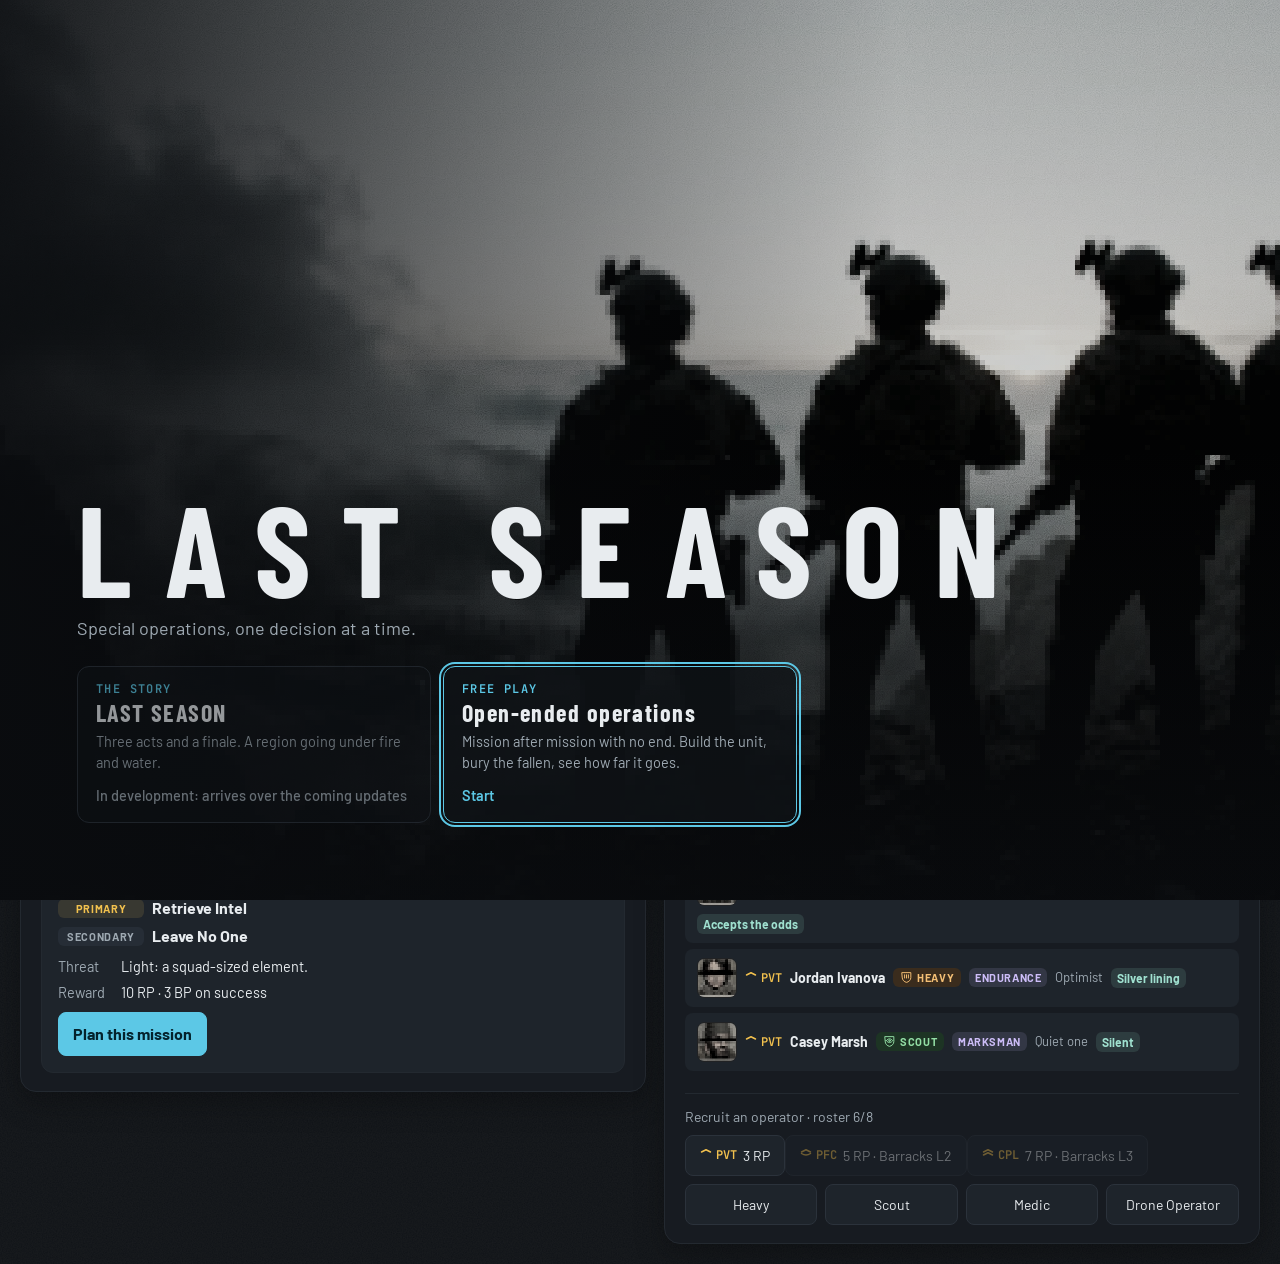
==== commit a96e9bee: "UPDATE 5.0: shotgun rounds, once-a-mission tricks, harder extraction, screen fixes - Special shotgun" ====
--- a/index.html
+++ b/index.html
@@ -30,6 +30,8 @@
   --bad: #f0716a;
   --bad-soft: rgba(240, 113, 106, 0.12);
   --gold: #f2c14e;
+  --med: #4fd1a5; /* medical aid: bright, so a downed operator's help stands out */
+  --med-ink: #062a1e;
   --toast-bg: #2b1715;
   --toast-fg: #ffdcd7;
   --display: "Barlow Condensed", "Arial Narrow", "Roboto Condensed", sans-serif;
@@ -359,6 +361,15 @@
 .opcard.on { border-color: #3a7080; background: #1b2a31; }
 .opcard.lead { border-color: var(--gold); background: #2a2516; box-shadow: inset 0 0 0 1px var(--gold); }
 .opcard.out { opacity: 0.6; }
+/* Unconscious: the card greys out, the countdown and the medical aid stay bright. */
+.opcard.downed { border-color: var(--bad); background: #211a1c; }
+.opcard.downed .optoggle { opacity: 0.55; }
+.opcard.downed .face { filter: grayscale(1) brightness(0.75); }
+.down-strip { display: flex; gap: 6px; align-items: center; padding: 7px 12px; background: var(--bad-soft); color: var(--bad); font-weight: 600; font-size: 13.5px; border-bottom: 1px solid rgba(240, 113, 106, 0.35); }
+.opcard.downed .care { padding-top: 10px; }
+.btn.med { background: var(--med); color: var(--med-ink); border-color: var(--med); font-weight: 600; }
+.btn.med:hover:not(:disabled) { filter: brightness(1.1); }
+.btn.med .ico { color: var(--med-ink); }
 .opcard.gone { opacity: 0.35; }
 .optoggle { display: grid; gap: 7px; text-align: left; background: none; border: 0; color: inherit; padding: 13px 14px; cursor: pointer; touch-action: manipulation; }
 .optoggle:disabled { cursor: default; }
@@ -855,6 +866,9 @@
   FLASHBANG: { slot: 'UTILITY', label: 'Flashbang' },
   SMOKE: { slot: 'UTILITY', label: 'Smoke Grenade' },
   STIM: { slot: 'UTILITY', label: 'Combat Stim' }, // one operator sheds STIM_GAIN fatigue, even under fire
+  BREACHING: { slot: 'UTILITY', label: 'Breaching Rounds' }, // special shotgun rounds (ROUNDS): a utility slot each
+  LESS: { slot: 'UTILITY', label: 'Less-lethal Rounds' },
+  SLUG: { slot: 'UTILITY', label: 'Slugs' },
 };
 // With only the handgun, a lead fighting at range rolls fewer dice. Close quarters (inside the objective, or an opt marked
 // close) and CQB specialists ignore it.
@@ -869,12 +883,13 @@
   TORCH: { skills: ['TECH'], dice: 2, time: 1 },
   FPV: { skills: ['ASSAULT'], dice: 3, alert: 1 },
 };
-// Shotgun ammunition, chosen per operator at loadout; lv = Engineering level that makes it.
+// Shotgun ammunition. Special rounds are utility items (a slot each, made by Engineering); a shotgun without them fires buckshot.
+const ROUNDS = ['BREACHING', 'LESS', 'SLUG'];
 const AMMO = {
-  BUCK: { label: 'Buckshot', lv: 1, desc: '+2 Assault dice in close quarters, 1 fewer at range' },
-  BREACHING: { label: 'Breaching rounds', lv: 2, desc: 'as buckshot, and once a mission blasts a way through without a charge, quietly' },
-  LESS: { label: 'Less-lethal', lv: 2, desc: 'as buckshot, +1 Stealth die leading (silent takedowns), and officers surrender more often' },
-  SLUG: { label: 'Slugs', lv: 3, desc: 'no close-quarters bonus and no penalty at range; +1 Assault die where an officer is' },
+  BUCK: { label: 'Buckshot', desc: '+2 Assault dice in close quarters, 1 fewer at range' },
+  BREACHING: { label: 'Breaching rounds', desc: 'with a shotgun: fires as buckshot, and the rounds blast one way through without a charge, quietly (used up)' },
+  LESS: { label: 'Less-lethal', desc: 'with a shotgun: as buckshot, +1 Stealth die leading (silent takedowns), and officers surrender more often' },
+  SLUG: { label: 'Slugs', desc: 'with a shotgun: no close-quarters bonus and no penalty at range; +1 Assault die where an officer is' },
 };
 // Support assets, booked in the briefing: one per mission from Operations level 2, two (each 1 RP cheaper) at level 3.
 const ASSETS = {
@@ -1110,7 +1125,7 @@
   CMD: { label: 'Operations', desc: 'Mission planning, the mission board and support assets.', lv: ['2 missions on the board', '3 missions on the board, and one support asset per mission (overwatch, ISR orbit, electronic warfare, fire mission)', '3 missions, two support assets per mission at 1 RP less each, and +3 RP for every mission flown'] },
   INTEL: { label: 'Intelligence', desc: 'Intel options and weather forecasting.', lv: ['Satellite, deep intel, weather recon. Forecasts 60% reliable', '+ signals intercept and informants. Forecasts 75% reliable', '+ UAV overflight, all intel 1 RP cheaper. Forecasts 90% reliable'] },
   MED: { label: 'Medical', desc: 'Treatment beds for the wounded and the worn out.', lv: ['1 bed: treated operators recover twice as fast', '2 beds', '3 beds, and treatment heals fully in one mission'] },
-  ENG: { label: 'Engineering', desc: 'Fabrication and weapon kits.', lv: ['Consumables (grenades, charges, medkits, flashbangs, smoke, stims, bypass kits), weapon kits and buckshot', '+ weapons, shotguns, armour, ghillie suits, cutting torches, specialist tools (rebreather, climbing kit, encrypted radio), breaching and less-lethal rounds', '+ thermal sights, drones, FPV strike drones, night vision, ceramic plate, suppressed and anti-materiel rifles, slugs'] },
+  ENG: { label: 'Engineering', desc: 'Fabrication and weapon kits.', lv: ['Consumables (grenades, charges, medkits, flashbangs, smoke, stims, bypass kits) and weapon kits', '+ weapons, shotguns, armour, ghillie suits, cutting torches, specialist tools (rebreather, climbing kit, encrypted radio), breaching and less-lethal rounds', '+ thermal sights, drones, FPV strike drones, night vision, ceramic plate, suppressed and anti-materiel rifles, slugs'] },
   LOG: { label: 'Logistics', desc: 'Vehicles, air support and repairs to damaged vehicles.', lv: ['On foot, convoy, helicopter', '+ light strike vehicle and boats', '+ HALO parachute and armoured MRAP'] },
   BARRACKS: { label: 'Barracks', desc: 'Housing, rest, recruitment and load-carrying training.', lv: ['Roster of 8, recruits join as Privates', 'Roster of 10, operators rest faster, carry a second utility item, and you can hire Privates First Class', 'Roster of 12, you can hire Corporals, and recruiting costs 1 less'] },
 };
@@ -1120,6 +1135,7 @@
   CARBINE: [2, 3], SMG: [2, 3], VEST: [2, 2], PLATE: [2, 5], DMR: [2, 4], LMG: [2, 4], GHILLIE: [2, 4],
   THERMAL: [3, 5], DRONE: [3, 5], NVG: [3, 5], CERAMIC: [3, 6], SUPRIFLE: [3, 6], AMR: [3, 6],
   FLASHBANG: [1, 2], SMOKE: [1, 2], STIM: [1, 2], BYPASS: [1, 2], TORCH: [2, 3], SHOTGUN: [2, 3], FPV: [3, 4], REBREATHER: [2, 3], CLIMBKIT: [2, 3], CRYPTO: [2, 3],
+  BREACHING: [2, 2], LESS: [2, 2], SLUG: [3, 2],
 };
 const REPAIR_COST = 3, TREAT_COST = 1;
 const KIND = { APPROACH: 'Approach', PERIMETER: 'Perimeter', OBJECTIVE: 'Objective', OPTIONAL: 'Optional', EXFIL: 'Exfil' };
@@ -1166,11 +1182,11 @@
 // Class = permanent role fixed at recruitment: dice per skill, minor injuries shrugged off (grit), what gear it may carry
 // (default-pick order; any class can fit any kit), and the specialties it usually trains in.
 const CLASSES = {
-  HEAVY: { label: 'Heavy', grit: 4, dice: { ASSAULT: 3, STEALTH: 1, RECON: 1, TECH: 2 }, weapons: ['LMG', 'CARBINE', 'AK', 'SHOTGUN'], armor: ['PLATE', 'VEST', 'CERAMIC'], utility: ['BREACH', 'FRAG', 'FLASHBANG', 'SMOKE', 'STIM', 'BYPASS', 'TORCH'], kits: ['TOOLKIT', 'THERMAL', 'OPTIC', 'SUPPRESSOR', 'GHILLIE', 'NVG'], specs: ['DEMOLITIONS', 'CQB', 'ENDURANCE', 'MOUNTAINEER'],
+  HEAVY: { label: 'Heavy', grit: 4, dice: { ASSAULT: 3, STEALTH: 1, RECON: 1, TECH: 2 }, weapons: ['LMG', 'CARBINE', 'AK', 'SHOTGUN'], armor: ['PLATE', 'VEST', 'CERAMIC'], utility: ['BREACH', 'FRAG', 'FLASHBANG', 'SMOKE', 'STIM', 'BYPASS', 'TORCH', ...ROUNDS], kits: ['TOOLKIT', 'THERMAL', 'OPTIC', 'SUPPRESSOR', 'GHILLIE', 'NVG'], specs: ['DEMOLITIONS', 'CQB', 'ENDURANCE', 'MOUNTAINEER'],
     ability: 'Breacher: a Breaching Charge adds +2 dice to a Tech or Assault test (loud: raises alert). Tough: takes one more knock before a hit turns serious.' },
   SCOUT: { label: 'Scout', grit: 3, dice: { ASSAULT: 2, STEALTH: 3, RECON: 3, TECH: 1 }, weapons: ['DMR', 'SMG', 'CARBINE', 'AK', 'SUPRIFLE', 'AMR'], armor: ['VEST', 'CERAMIC'], utility: ['FRAG', 'MEDKIT', 'SMOKE', 'FLASHBANG', 'STIM', 'BYPASS'], kits: ['OPTIC', 'GHILLIE', 'SUPPRESSOR', 'THERMAL', 'TOOLKIT', 'NVG'], specs: ['MARKSMAN', 'INFILTRATOR', 'MOUNTAINEER', 'PATHFINDER', 'DIVER'],
     ability: 'Ghost: never counts toward the Stealth noise limit.' },
-  MEDIC: { label: 'Medic', grit: 3, dice: { ASSAULT: 2, STEALTH: 2, RECON: 1, TECH: 1 }, weapons: ['CARBINE', 'SMG', 'AK', 'SUPRIFLE', 'SHOTGUN'], armor: ['VEST', 'CERAMIC'], utility: ['MEDKIT', 'SMOKE', 'FLASHBANG', 'STIM'], kits: ['SUPPRESSOR', 'OPTIC', 'TOOLKIT', 'GHILLIE', 'THERMAL', 'NVG'], specs: ['ENDURANCE', 'LINGUIST', 'DIVER', 'CQB'],
+  MEDIC: { label: 'Medic', grit: 3, dice: { ASSAULT: 2, STEALTH: 2, RECON: 1, TECH: 1 }, weapons: ['CARBINE', 'SMG', 'AK', 'SUPRIFLE', 'SHOTGUN'], armor: ['VEST', 'CERAMIC'], utility: ['MEDKIT', 'SMOKE', 'FLASHBANG', 'STIM', ...ROUNDS], kits: ['SUPPRESSOR', 'OPTIC', 'TOOLKIT', 'GHILLIE', 'THERMAL', 'NVG'], specs: ['ENDURANCE', 'LINGUIST', 'DIVER', 'CQB'],
     ability: 'Field care: once per stage, without a kit, wakes an unconscious operator or treats a critical injury. With a medkit, also cleans up every cut and bruise.' },
   DRONE: { label: 'Drone Operator', grit: 3, dice: { ASSAULT: 1, STEALTH: 2, RECON: 3, TECH: 3 }, weapons: ['SMG', 'CARBINE', 'AK', 'SUPRIFLE'], armor: ['VEST', 'CERAMIC'], utility: ['DRONE', 'FRAG', 'SMOKE', 'FLASHBANG', 'STIM', 'BYPASS', 'TORCH', 'FPV'], kits: ['TOOLKIT', 'OPTIC', 'THERMAL', 'SUPPRESSOR', 'GHILLIE', 'NVG'], specs: ['SIGNALS', 'PATHFINDER', 'LINGUIST', 'DEMOLITIONS'],
     ability: 'Recon drone: reveals the next two stages, +1 die on Recon tests while up, one strike (+2 Assault dice). Can be shot down.' },
@@ -1226,8 +1242,8 @@
   NVG: '+1 to every skill at night',
   REBREATHER: "a combat diver carrying it ruins nothing going round through the water",
   CLIMBKIT: 'mountain warfare carrying it climbs round at no time cost',
-  CRYPTO: 'a signals specialist carrying it spoofs their net with no delayed alarm',
-  SHOTGUN: 'dice by ammunition, chosen at loadout: buckshot is +2 Assault in close quarters and 1 fewer at range',
+  CRYPTO: 'a signals specialist carrying it spoofs their net (once a mission) with no delayed alarm',
+  SHOTGUN: 'fires buckshot (+2 Assault in close quarters, 1 fewer at range) unless it carries special rounds in a utility slot',
 };
 function itemSummary(id) {
   const it = ITEMS[id];
@@ -1244,6 +1260,7 @@
     BYPASS: `+${GEAR_USE.BYPASS.dice} die on one Tech test, quietly`,
     TORCH: `+${GEAR_USE.TORCH.dice} dice on one Tech test, but it takes ${GEAR_USE.TORCH.time} more time`,
     FPV: `+${GEAR_USE.FPV.dice} dice on one Assault test, loud (raises alert)`,
+    BREACHING: cap(AMMO.BREACHING.desc), LESS: cap(AMMO.LESS.desc), SLUG: cap(AMMO.SLUG.desc),
   }[id];
 }
 /** Dice an operator brings to a skill test: class + rank + gear (weapon, armour, kit). */
@@ -1281,7 +1298,7 @@
   MERC: { label: 'Mercenary', likes: ['RIDE', 'OBJECTIVE', 'KILL'],
     q: { label: 'Scavenger', desc: 'after a successful mission, brings home one piece of gear the team used up', line: 'Waste not. Somebody pays for this stuff.' } },
   PLANNER: { label: 'Planner', likes: ['INTEL', 'BLIND', 'GHOST'],
-    q: { label: 'Plan B', desc: 'once a mission, a way past a stage costs 1 less time or fatigue', line: 'I hoped we would not need this one. Plan B.' } },
+    q: { label: 'Plan B', desc: 'their own specialist trick works twice a mission, not once', line: 'I hoped we would not need this one. Plan B.' } },
   LONER: { label: 'Lone wolf', likes: ['BLIND', 'THREAT', 'GHOST'],
     q: { label: 'Works alone', desc: '+1 die leading a test with nobody in support', line: 'Stay here. I am faster alone.' } },
   JUNKIE: { label: 'Adrenaline junkie', likes: ['THREAT', 'BOOM', 'SURVIVOR'],
@@ -1761,7 +1778,7 @@
     // inj: [{ id, t: treated, clock: stages left on an untreated critical }]. downed = unconscious, bleed = stages to live.
     // cared/caredBy/weaponWins/boom: what happened, for the extraction interlude.
     b.units.push({ id: b.nextId++, sid: s.id, name: s.name, cls: s.cls, inj: [], dead: false, wasOut: false, cared: [], caredBy: [], weaponWins: 0, boom: null, shrugged: false,
-      weapon: l.weapon, armor: l.armor, kit: l.kit || null, util: l.utility, util2: l.utility2 || null, tool: l.tool || null, ammo: kindOf(l.weapon) === 'SHOTGUN' ? l.ammo || 'BUCK' : null, consumed: null, kills: 0, killedHvt: false, revives: 0, tests: 0,
+      weapon: l.weapon, armor: l.armor, kit: l.kit || null, util: l.utility, util2: l.utility2 || null, tool: l.tool || null, consumed: null, kills: 0, killedHvt: false, revives: 0, tests: 0,
       downed: false, bleed: 0, exfil: false, stranded: false, missing: false, droneLost: false, fat: s.fatigue || 0, sapUsed: false });
   }
   b.nerve = b.nerveMax = b.units.reduce((s, u) => s + nerveOf(soldier(u.sid)), 0); // the team's Nerve, by rank (and belief)
@@ -1889,6 +1906,8 @@
 const utilsOf = (u) => UTIL_SLOTS.map((k) => u[k]).filter(Boolean);
 const carries = (u, it) => !!u && UTIL_SLOTS.some((k) => u[k] === it);
 const utilSlot = (u, it) => UTIL_SLOTS.find((k) => u[k] === it) || null;
+/** What a shotgun fires: slugs or less-lethal rounds carried as a utility (the first slot first), otherwise buckshot. */
+const ammoOf = (u) => (kindOf(u.weapon) !== 'SHOTGUN' ? null : utilsOf(u).find((it) => it === 'SLUG' || it === 'LESS') || 'BUCK');
 /** Use up (or lose) one utility item. why goes into the debrief's list of lost gear. */
 function spendUtil(u, it, why = 'expended') {
   const k = utilSlot(u, it);
@@ -1902,7 +1921,7 @@
 /** Shotgun dice by ammunition. Without the approach (opt), close quarters is judged by the stage alone. */
 function shotgunMods(u, skill, opt) {
   if (kindOf(u.weapon) !== 'SHOTGUN') return [];
-  const st = cur(), ammo = u.ammo || 'BUCK', out = [];
+  const st = cur(), ammo = ammoOf(u), out = [];
   if (skill === 'ASSAULT' && ammo === 'SLUG') { if (officerAt(st)) out.push({ label: 'Slug against the officer', v: 1 }); }
   else if (skill === 'ASSAULT') out.push((opt ? closeQuarters(st, opt) : st.kind === 'OBJECTIVE' || st.kind === 'OPTIONAL') ? { label: 'Shotgun at close quarters', v: 2 } : { label: 'Shotgun at range', v: -1 });
   if (skill === 'STEALTH' && ammo === 'LESS') out.push({ label: 'Less-lethal: a silent takedown', v: 1 });
@@ -2007,7 +2026,7 @@
   log(`Seeing ${firstName(u)} go down shakes the team. Nerve ${b.nerve}/${b.nerveMax}.`, 'alert');
 }
 function knockOut(u, text) {
-  u.downed = true; u.wasOut = true; u.bleed = BLEED_STAGES;
+  u.downed = true; u.wasOut = true; u.bleed = BLEED_STAGES; u.outAt ??= B().stage; // outAt: when, for the after-action report
   cue('DOWN', witness(u), { mate: u });
   log(`${text} Treat them within ${BLEED_STAGES} stages or they die.`, 'major');
   shock(u);
@@ -2041,7 +2060,7 @@
 }
 function killUnit(u, text) {
   const b = B();
-  u.downed = false; u.dead = true;
+  u.downed = false; u.dead = true; u.deadAt = b.stage;
   (b.fallen ||= []).push({ uid: u.id, ...memorialLine(u) }); // a teammate's words, for the debrief and the memorial wall
   log(text, 'crit');
   cue('LOST', witness(u), { mate: u });
@@ -2262,7 +2281,7 @@
   if (out === 'FAIL') {
     st.failed = (st.failed || 0) + 1; // a failure here opens the ways out
     st.lastLead = leadId;
-    (b.aarFails ||= []).push(sit.label);
+    (b.aarFails ||= []).push(sit.label); (b.aarFailAt ||= {})[sit.label] ??= b.stage;
     log(`${opt.label} fails.`, 'alert');
     cue('FAIL', lead);
     const bright = !b.silver && quirkOn('OPTIMIST');
@@ -2338,7 +2357,7 @@
   if (opt.cache) { b.cache = true; log('Cache secured. The quartermaster will be pleased.', 'intel'); }
   if (opt.rescue) {
     const first = firstName(soldier(m.rescue));
-    b.rescued = true;
+    b.rescued = true; b.rescuedAt = b.stage;
     log(`${storyFill(storyPick(LS_TEXT.FREED, 'freed'), { name: first })} Getting ${first} to the extraction slows the team: moving quietly is 1 harder.`, 'major');
   }
 }
@@ -2382,15 +2401,23 @@
   const b = B(), st = cur(), sit = sitOf(st);
   if (b.over || !sit || (!preview && b.state !== 'PLAN')) return [];
   if (!preview && !st.failed && !hopeless(st, sit)) return [];
+  // At the extraction point, while the clock runs, every way past also costs 1 time: with none left, the team walks out.
+  // In overtime (no clock: one hard push) the ways stay open as anywhere else.
+  const xt = st.kind === 'EXFIL' && !b.overtime ? EXFIL_WAY_TIME : 0;
+  if (b.time < xt) return [];
   const loc = G.mission.loc, key = st.choices[st.pick], foes = foesOf(st, sit), out = [];
-  const fit = team().filter((u) => ready(u) && canLead(u)), spec = (k) => fit.find((u) => hasSpec(u.sid, k));
-  const pb = !b.planB && quirkOn('PLANNER'), PB = ' (Plan B)'; // a planner takes 1 off the first way that costs time or fatigue
+  const planner = (u) => personaOf(u.sid) === 'PLANNER';
+  const fit = team().filter((u) => ready(u) && canLead(u)), spec = (k) => fit.filter((u) => hasSpec(u.sid, k)).sort((a, c) => planner(c) - planner(a))[0];
   const carrier = (its) => team().filter(ready).sort((a, c) => hasSpec(c.sid, 'DEMOLITIONS') - hasSpec(a.sid, 'DEMOLITIONS')).find((u) => its.some((it) => carries(u, it)));
-  const way = (id, u, label, price, desc, pick = null) => { if (u) out.push({ id, uid: u.id, label, price, desc, pick }); };
+  // A specialist's trick works once a mission: the enemy learns it. A planner's own trick works twice (Plan B).
+  const way = (id, u, label, price, desc, pick = null) => {
+    const used = SPECS[id] ? (b.tricks || []).filter((x) => x === id).length : 0;
+    if (u && used < (planner(u) ? 2 : 1)) out.push({ id, uid: u.id, label, price: `${price}${used ? ' (Plan B)' : ''}${xt ? `, and ${xt} time to the pickup` : ''}`, desc, pick });
+  };
   if (st.kind === 'PERIMETER' && st.choices.length > 1 && !st.detoured && b.time > 1)
-    out.push({ id: 'DETOUR', label: `Detour to the ${SIT[st.choices[1 - st.pick]].label.toLowerCase()}`, price: pb ? 'No time lost' + PB : '1 time', desc: 'Pull back and work round to the other way in. You still have to get past it.' });
-  const rounds = breachRounds(), ch = rounds || carrier(['BREACH']); // breaching rounds first: free, and quiet
-  way('BLAST', ch, 'Blast a way through', rounds ? `${firstName(rounds)}'s breaching rounds (once a mission), quietly` : `${firstName(ch || { name: '' })}'s breaching charge${ch && hasSpec(ch.sid, 'DEMOLITIONS') ? '' : ', raises alert'}`, 'A new hole where there was no door.');
+    out.push({ id: 'DETOUR', label: `Detour to the ${SIT[st.choices[1 - st.pick]].label.toLowerCase()}`, price: '1 time', desc: 'Pull back and work round to the other way in. You still have to get past it.' });
+  const rounds = breachRounds(), ch = rounds || carrier(['BREACH']); // breaching rounds first: quiet
+  way('BLAST', ch, 'Blast a way through', rounds ? `${firstName(rounds)}'s breaching rounds (used up), quietly` : `${firstName(ch || { name: '' })}'s breaching charge${ch && hasSpec(ch.sid, 'DEMOLITIONS') ? '' : ', raises alert'}`, 'A new hole where there was no door.');
   const bang = carrier(['FRAG', 'BREACH']), demo = spec('DEMOLITIONS');
   if (bang) way('DEMOLITIONS', demo, 'Blow a new way in', `${firstName(bang)}'s ${ITEMS[['FRAG', 'BREACH'].find((it) => carries(bang, it))].label.toLowerCase()}, and a minor hit`, 'Shaped and placed by someone who knows how: no alarm.');
   const mk = spec('MARKSMAN');
@@ -2398,16 +2425,16 @@
   const cqb = spec('CQB');
   if (foes) way('CQB', cqb, 'Room by room', carries(cqb, 'FLASHBANG') ? 'The flashbang, and a minor hit' : 'A serious hit', 'Straight in, first through every door. The guards go down.');
   const dv = spec('DIVER'), dry = dv?.tool === 'REBREATHER';
-  if (['COAST', 'RIVER'].includes(loc) || WATER_SITS.includes(key)) way('DIVER', dv, 'Go round through the water', `${!dry && gearChoices('WET').length ? `Water ruins a drone, medkit or thermal sight (you pick)${pb ? '' : '; '}` : ''}${pb ? (!dry && gearChoices('WET').length ? PB : 'Nothing' + PB) : 'the others tire by 1'}`, 'Under the surface and out where nobody is looking.', dry ? null : 'WET');
+  if (['COAST', 'RIVER'].includes(loc) || WATER_SITS.includes(key)) way('DIVER', dv, 'Go round through the water', `${!dry && gearChoices('WET').length ? 'Water ruins a drone, medkit or thermal sight (you pick); ' : ''}the others tire by 1`, 'Under the surface and out where nobody is looking.', dry ? null : 'WET');
   const mt = spec('MOUNTAINEER'), roped = mt?.tool === 'CLIMBKIT';
-  if ((['HIGHLANDS', 'COAST'].includes(loc) || CLIMB_SITS.includes(key)) && (roped || pb || b.time > 1)) way('MOUNTAINEER', mt, 'Climb round', pb ? `The others tire by ${roped ? 1 : 2}${PB}` : roped ? 'The others tire by 2' : '1 time, the others tire by 2', 'Up and over where nobody thinks anyone can go.');
+  if ((['HIGHLANDS', 'COAST'].includes(loc) || CLIMB_SITS.includes(key)) && (roped || b.time > 1 + xt)) way('MOUNTAINEER', mt, 'Climb round', roped ? 'The others tire by 2' : '1 time, the others tire by 2', 'Up and over where nobody thinks anyone can go.');
   const inf = spec('INFILTRATOR');
   way('INFILTRATOR', inf, 'Slip in alone and open the way', `${inf?.weapon ? `Leaves the ${ITEMS[inf.weapon].label.toLowerCase()} behind (lost), ` : ''}a minor hit`, 'Alone, light, silent. Then a door opens from the inside.');
   const sg = spec('SIGNALS');
   if (foes) way('SIGNALS', sg, 'Spoof their radio net', sg?.tool === 'CRYPTO' ? 'Nothing: the encrypted radio covers the trace' : 'Alert rises at the next stage', 'Fake orders pull the guards away. They will work it out.');
   if (foes && gearChoices('ANY').length) way('LINGUIST', spec('LINGUIST'), 'Talk your way through', 'A piece of gear as the bribe (you pick, lost)', 'The right words, the right accent, and something for their trouble.', 'ANY');
-  if (loc !== 'URBAN' && b.time > (pb ? 1 : 2)) way('PATHFINDER', spec('PATHFINDER'), 'Find a way that is not on the map', pb ? '1 time, everyone tires by 1' + PB : '2 time, everyone tires by 1', 'The long way round, but a way.');
-  if (HAUL_SITS.includes(key)) way('ENDURANCE', spec('ENDURANCE'), 'Haul everyone over', pb ? 'Tires by 2, and a minor hit' + PB : 'Tires by 3, and a minor hit', 'Brute strength, one teammate at a time.');
+  if (loc !== 'URBAN' && b.time > 2 + xt) way('PATHFINDER', spec('PATHFINDER'), 'Find a way that is not on the map', '2 time, everyone tires by 1', 'The long way round, but a way.');
+  if (HAUL_SITS.includes(key)) way('ENDURANCE', spec('ENDURANCE'), 'Haul everyone over', 'Tires by 3, and a minor hit', 'Brute strength, one teammate at a time.');
   const forcer = fit.find((u) => u.id === st.lastLead) || fit[0] || team().find(ready);
   way('FORCE', forcer, 'Force the way through', gearChoices('ANY').length ? 'A hit, and a piece of gear (you pick, lost)' : 'A hit (nothing left to lose)', 'No finesse left. Through, whatever it takes.', 'ANY');
   return out;
@@ -2420,8 +2447,8 @@
   util: (u, l) => `${u.name}'s ${l} is used up getting through.`,
   util2: (u, l) => `${u.name}'s ${l} is used up getting through.`,
 };
-/** Who could blast a way through with breaching rounds: a shotgun loaded with them, once a mission. */
-const breachRounds = () => (B().breachRound ? null : team().filter(ready).find((u) => kindOf(u.weapon) === 'SHOTGUN' && u.ammo === 'BREACHING') || null);
+/** Who could blast a way through with breaching rounds: a shotgun, and the rounds in a utility slot. */
+const breachRounds = () => team().filter(ready).find((u) => kindOf(u.weapon) === 'SHOTGUN' && carries(u, 'BREACHING')) || null;
 /** The best this team could do at an approach: its strongest fireteam as it is, and with every piece of usable gear. */
 function bestOdds(st, sit, o) {
   const none = { plain: 0, gear: 0, kit: [] }, all = team().filter(ready).map((u) => u.id);
@@ -2438,6 +2465,7 @@
 }
 /** No approach here has any chance for this team, even with all its gear: desperate measures open without a failure. */
 const LONG_SHOT = 0.05; // under this chance of a clean success an approach counts as no real chance
+const EXFIL_WAY_TIME = 1; // what any way past costs at the extraction point, on top of its own price
 const hopeless = (st, sit) => sit.opts.every((o) => bestOdds(st, sit, o).gear < LONG_SHOT);
 /** Straight from a failed roll to a way past: the failure lands first (alarm, return fire), then the way is taken. */
 function failWay(id, item = null) {
@@ -2455,11 +2483,11 @@
 }
 /** Take a way out, telling it on the scene card (after the failure it came from, if any). */
 function wayOut(id, item = null) {
-  const b = B(), w = waysOut().find((x) => x.id === id), prior = b.failNote;
+  const b = B(), w = waysOut().find((x) => x.id === id), prior = b.failNote, at = b.stage;
   delete b.failNote;
   b.capture = [];
   try { takeWay(id, item); } catch (e) { delete b.capture; throw e; }
-  if (w) (b.aarWays ||= []).push({ id, who: w.uid != null && id !== 'DETOUR' ? unitById(w.uid).name : null });
+  if (w) (b.aarWays ||= []).push({ id, who: w.uid != null && id !== 'DETOUR' ? unitById(w.uid).name : null, at });
   if (w) b.lastResult = { label: prior ? `${prior.label} failed. ${w.label}` : w.label, out: 'WAY', lines: [...(prior?.lines || []), ...b.capture] };
   delete b.capture;
 }
@@ -2476,15 +2504,15 @@
   b.lastResult = null;
   const others = () => team().filter((v) => ready(v) && v !== u);
   if (SPECS[id] && u) saySave(u); // the specialist says it as they do it
-  const pb = ['DETOUR', 'DIVER', 'MOUNTAINEER', 'PATHFINDER', 'ENDURANCE'].includes(id) && !b.planB && quirkOn('PLANNER');
-  if (pb) { b.planB = true; quirk(pb, 'this way past costs 1 less.'); }
+  if (SPECS[id]) { if (b.tricks?.includes(id)) quirk(u, `${firstName(u)} pulls the same trick a second time.`, false); (b.tricks ||= []).push(id); }
+  if (st.kind === 'EXFIL' && !b.overtime) { b.time -= EXFIL_WAY_TIME; log(`Getting there the hard way costs time (-${EXFIL_WAY_TIME} time).`, 'info'); }
   switch (id) {
     case 'DETOUR':
-      st.pick = 1 - st.pick; st.detoured = true; st.failed = 0; if (!pb) b.time -= 1;
-      log(`The team pulls back and works round to the ${SIT[st.choices[st.pick]].label.toLowerCase()}${pb ? '' : ' (-1 time)'}.`, 'info');
+      st.pick = 1 - st.pick; st.detoured = true; st.failed = 0; b.time -= 1;
+      log(`The team pulls back and works round to the ${SIT[st.choices[st.pick]].label.toLowerCase()} (-1 time).`, 'info');
       return settle(false);
     case 'BLAST':
-      if (breachRounds() === u) { b.breachRound = true; log(`${u.name} blows the hinges off with breaching rounds. The door is gone, and it was not loud.`, 'good'); return passStage(u, false); }
+      if (breachRounds() === u) { spendUtil(u, 'BREACHING'); log(`${u.name} blows the hinges off with breaching rounds. The door is gone, and it was not loud.`, 'good'); return passStage(u, false); }
       lose({ uid: u.id, slot: utilSlot(u, 'BREACH') }, 'expended', `${u.name} sets a breaching charge where there was no door. The wall comes in.`);
       raise(hasSpec(u.sid, 'DEMOLITIONS') ? 0 : 1, 'The blast carries.');
       return passStage(u, false);
@@ -2507,13 +2535,13 @@
       return passStage(u, true);
     case 'DIVER':
       if (lost) lose(lost, 'ruined by water', `The water gets into ${unitById(lost.uid).name}'s ${ITEMS[lost.it].label.toLowerCase()}. It is finished.`);
-      if (!pb) tire(others());
+      tire(others());
       log(`${u.name} leads the team round through the water.`, 'good');
       return passStage(u, false);
     case 'MOUNTAINEER':
-      const climbTime = u.tool !== 'CLIMBKIT' && !pb;
+      const climbTime = u.tool !== 'CLIMBKIT';
       if (climbTime) b.time -= 1;
-      tire(others(), pb && u.tool === 'CLIMBKIT' ? 1 : 2);
+      tire(others(), 2);
       log(`${u.name} ropes the team up and over where nobody expects anyone${climbTime ? ' (-1 time)' : ''}.`, 'good');
       return passStage(u, false);
     case 'INFILTRATOR':
@@ -2529,11 +2557,11 @@
       if (lost) lose(lost, 'given away as a bribe', `${u.name} talks them round. ${unitById(lost.uid).name}'s ${ITEMS[lost.it].label.toLowerCase()} changes hands.`);
       return passStage(u, false);
     case 'PATHFINDER':
-      b.time -= pb ? 1 : 2; tire(team().filter(ready));
-      log(`${u.name} finds a way that is on no map (-${pb ? 1 : 2} time).`, 'good');
+      b.time -= 2; tire(team().filter(ready));
+      log(`${u.name} finds a way that is on no map (-2 time).`, 'good');
       return passStage(u, false);
     case 'ENDURANCE':
-      tire([u], pb ? 2 : 3);
+      tire([u], 3);
       log(`${u.name} hauls everyone over, one at a time.`, 'good');
       hurt(u, 0, 1, 'strains something doing it');
       return passStage(u, false);
@@ -2595,20 +2623,24 @@
   const sq = team(), names = sq.map((u) => u.name.split(' ').slice(-1)[0]), e = m.env, out = [];
   const when = { DAY: 'by day', DUSK: 'at dusk', NIGHT: 'at night' }[e.time];
   out.push(`${m.codename}, ${LOCATIONS[m.loc].label.toLowerCase()}. Inserted ${VIA[m.ins] || 'on foot'} ${when}; ${WEATHER[e.forecast].label.toLowerCase()}. ${cap(NUM[sq.length] || String(sq.length))} operators: ${names.join(', ')}.`);
-  if (b.aarWx) out.push(`The weather turned: ${WEATHER[b.aarWx].label.toLowerCase()} for the rest of the operation.`);
+  // What happened, in the order it happened: each event carries the stage it came at (end: after the last stage).
+  const ev = [], at = (x, text) => ev.push({ at: x ?? 0, text }), end = b.stages.length;
+  if (b.aarWx) at(b.aarWxAt, `The weather turned: ${WEATHER[b.aarWx].label.toLowerCase()} for the rest of the operation.`);
   const fails = b.aarFails || [];
-  if (fails.length) { const worst = Object.entries(fails.reduce((a, l) => ({ ...a, [l]: (a[l] || 0) + 1 }), {})).sort((x, y) => y[1] - x[1])[0]; out.push(`The ${worst[0].toLowerCase()} held them up${worst[1] > 1 ? ` ${NUM[worst[1]] || worst[1]} times` : ''}.`); }
-  else out.push('No stage held them for long.');
-  for (const w of (b.aarWays || []).slice(0, 3)) out.push(`${w.who || 'The team'} ${WAY_PAST[w.id] || 'found a way through'}.`);
-  if (b.stages.some((st) => st.abandoned)) out.push('A quick reaction force forced the team out before the job was done.');
+  if (fails.length) { const worst = Object.entries(fails.reduce((a, l) => ({ ...a, [l]: (a[l] || 0) + 1 }), {})).sort((x, y) => y[1] - x[1])[0]; at(b.aarFailAt?.[worst[0]], `The ${worst[0].toLowerCase()} held them up${worst[1] > 1 ? ` ${NUM[worst[1]] || worst[1]} times` : ''}.`); }
+  else at(0, 'No stage held them for long.');
+  for (const w of (b.aarWays || []).slice(0, 3)) at(w.at, `${w.who || 'The team'} ${WAY_PAST[w.id] || 'found a way through'}.`);
+  const left = b.stages.findIndex((st) => st.abandoned);
+  if (left >= 0) at(left, 'A quick reaction force forced the team out before the job was done.');
+  if (b.rescued) at(b.rescuedAt, sq.some((u) => u.exfil && !u.dead) ? `${soldier(m.rescue).name} came home with them.` : `${soldier(m.rescue).name} was freed, but was too far gone to survive the way out.`);
   for (const u of sq) {
-    if (u.dead) out.push(`${u.name} did not come home.`);
-    else if (u.missing) out.push(`${u.name} is listed missing.`);
-    else if (u.wasOut) out.push(`${u.name} went down and was carried out.`);
-  }
+    if (u.dead) at(u.deadAt ?? end, `${u.name} did not come home.`);
+    else if (u.missing) at(end, `${u.name} is listed missing.`);
+    else if (u.wasOut) at(u.outAt ?? end, `${u.name} went down and was carried out.`);
+  }
+  out.push(...ev.sort((x, y) => x.at - y.at).map((e) => e.text)); // a stable sort: same-stage events keep their order
   const goal = m.primary === 'ELIMINATE_HVT' ? (b.hvtKilled ? `The ${m.target ? TARGETS[m.target].label.toLowerCase() : 'target'} is confirmed dead.` : 'The target is still breathing.')
     : (b.carrier != null && unitById(b.carrier)?.exfil && !unitById(b.carrier)?.dead ? 'The intel came out with them.' : 'The intel did not come out.');
-  if (b.rescued) out.push(sq.some((u) => u.exfil && !u.dead) ? `${soldier(m.rescue).name} came home with them.` : `${soldier(m.rescue).name} was freed, but was too far gone to survive the way out.`);
   out.push(`${goal} ${b.kills ? `${cap(NUM[b.kills] || String(b.kills))} hostile${b.kills > 1 ? 's' : ''} down.` : 'Nobody on the other side was killed.'} Alarm at ${b.alert} of ${ALERT_MAX}.`);
   out.push(sq.some((u) => u.stranded) ? 'The window closed; the rest walked out.' : `Out ${VIA[m.ext] || 'on foot'}. ${success ? 'Mission complete.' : 'Mission failed.'}`);
   return out;
@@ -2619,7 +2651,7 @@
   for (const [k, v] of Object.entries(OFFICER_TRAITS[off.trait].fate)) w[k] = Math.max(0, w[k] + v);
   if (feared || (off.escapes || 0) >= OFFICER_ESCAPES) w.ESCAPED = 0; // the feared one already had their second chance
   if (feared || hasScar(lead.sid, 'FACES')) w.CAPTIVE = 0; // Knows their faces: no surrender is accepted
-  else if (kindOf(lead.weapon) === 'SHOTGUN' && lead.ammo === 'LESS') w.CAPTIVE += 20; // less-lethal rounds: more of them live to surrender
+  else if (ammoOf(lead) === 'LESS') w.CAPTIVE += 20; // less-lethal rounds: more of them live to surrender
   const loot = ITEMS[off.loot].label.toLowerCase(), exfilAt = b.stages.findIndex((s) => s.kind === 'EXFIL');
   off.fate = weighted(w);
   if (off.fate === 'ESCAPED') {
@@ -2737,7 +2769,7 @@
   if (off) cue('STAGE', witness(null), { threat: off.name });
   else if (THREAT_NAME[sk]) cue('STAGE', witness(null), { threat: THREAT_NAME[sk] });
   if (e.turnAt === b.stage && e.turnTo) { // the weather can change fast
-    e.weather = e.turnTo; e.turnTo = null; b.aarWx = e.weather;
+    e.weather = e.turnTo; e.turnTo = null; b.aarWx = e.weather; b.aarWxAt = b.stage;
     log(`The weather turns: ${WEATHER[e.weather].label.toLowerCase()}. ${envSummary(e)}`, 'major');
     if (!vehUsable(G.mission.ext, e.weather)) log(`No ${VEH[G.mission.ext].label.toLowerCase()} can reach you in this. You will have to walk out.`, 'alert');
   }
@@ -3023,7 +3055,7 @@
     for (const [it, list] of [[l.weapon, classGear(s.cls, 'weapons')], [l.armor, cl.armor], [l.utility, cl.utility], [l.utility2, cl.utility], [l.kit, KITS], [l.tool, TOOLS]])
       if (it && !list.includes(it)) fail(`A ${cl.label} can't carry ${ITEMS[it]?.label ?? it}.`);
     if (l.utility2 && G.base.lv.BARRACKS < 2) fail('A second utility item needs Barracks level 2.');
-    if (l.ammo && kindOf(l.weapon) === 'SHOTGUN' && (!AMMO[l.ammo] || AMMO[l.ammo].lv > G.base.lv.ENG)) fail(`${s.name} cannot load ${AMMO[l.ammo]?.label.toLowerCase() ?? 'that'}.`);
+    for (const it of [l.utility, l.utility2]) if (ROUNDS.includes(it) && kindOf(l.weapon) !== 'SHOTGUN') fail(`${s.name} has no shotgun for the ${ITEMS[it].label.toLowerCase()}.`);
     for (const it of [l.weapon, l.armor, l.utility, l.utility2, l.kit, l.tool]) if (it) needed[it] = (needed[it] || 0) + 1;
     members.push(s);
   }
@@ -3092,6 +3124,8 @@
   FOOT: 'The team slips back out through the treeline.', LSV: 'The light strike vehicles roar up to the rally point.',
   BOAT: 'The boat slides in to the bank, motor idling.', MRAP: 'The armoured trucks back up to the wall, ramps down.',
 };
+// Missing the extraction: the chance (%) each operator walking out goes missing, in a quiet or an alerted area. Those who make it are badly hurt.
+const WALK_MIA = { quiet: 15, hot: 30 };
 function extraction(m) {
   const b = B(), rep = [], veh = extVeh(m);
   const out = team().filter((u) => u.exfil && !u.dead), left = team().filter((u) => u.stranded && !u.dead);
@@ -3113,8 +3147,8 @@
   }
   for (const u of left) {
     rep.push(`${u.name} missed the extraction and attempts to escape on foot...`);
-    if (chance(hot ? 45 : 20)) { u.missing = true; rep.push(`Contact lost. ${u.name} is missing in action.`); }
-    else { u.exfil = true; rep.push(`${u.name} reaches friendly lines two days later, battered.`); injure(u, 0, 1, 'is worn down by the walk'); }
+    if (chance(hot ? WALK_MIA.hot : WALK_MIA.quiet)) { u.missing = true; rep.push(`Contact lost. ${u.name} is missing in action.`); }
+    else { u.exfil = true; rep.push(`${u.name} reaches friendly lines two days later, battered.`); injure(u, 0, 2, 'is badly hurt on the walk out', 'FALL'); }
   }
   if (!out.length && !left.length) rep.push('No operators made it to extraction.');
   return rep;
@@ -4463,7 +4497,7 @@
 // ------------------------------------------------------------------ briefing
 function remaining() {
   const left = { ...G.armory };
-  for (const id of draft.team) for (const [k, it] of Object.entries(draft.loadouts[id])) if (it && k !== 'ammo') left[it] = (left[it] || 0) - 1; // ammunition is not stock
+  for (const id of draft.team) for (const it of Object.values(draft.loadouts[id] || {})) if (it) left[it] = (left[it] || 0) - 1;
   return left;
 }
 /** How advanced a piece of gear is: a named legacy weapon first, then the Engineering level that makes it (captured gear counts as 2). */
@@ -4479,10 +4513,36 @@
   const left = remaining(), first = (p) => { const x = p.find((k) => (left[k] || 0) > 0) || null; if (x) left[x]--; return x; }, cl = CLASSES[cls];
   // weapon, armour and kit: the best for the role the armory has (a signature weapon always first); utilities keep the class's preference
   const weapons = bestFor(cls, classGear(cls, 'weapons')), sig = s?.signature && weapons.includes(s.signature) ? [s.signature] : [];
-  const l = { weapon: first([...sig, ...weapons]), armor: first(bestFor(cls, cl.armor)), utility: first(cl.utility), kit: first(bestFor(cls, cl.kits)), tool: null };
-  l.utility2 = G.base.lv.BARRACKS >= 2 ? first(cl.utility) : null; // a second item once the barracks trains them to carry it
-  l.ammo = kindOf(l.weapon) === 'SHOTGUN' ? 'BUCK' : null;
+  const utils = cl.utility.filter((it) => !ROUNDS.includes(it)); // a shotgun fires buckshot unless special rounds are picked
+  const l = { weapon: first([...sig, ...weapons]), armor: first(bestFor(cls, cl.armor)), utility: first(utils), kit: first(bestFor(cls, cl.kits)), tool: null };
+  l.utility2 = G.base.lv.BARRACKS >= 2 ? first(utils) : null; // a second item once the barracks trains them to carry it
   return l;
+}
+/** Special rounds need a shotgun: without one they come off the loadout. */
+function fitRounds(l) {
+  if (kindOf(l.weapon) !== 'SHOTGUN') for (const k of ['utility', 'utility2']) if (ROUNDS.includes(l[k])) l[k] = null;
+}
+/** Tick an operator into the team with a default loadout. A signature weapon held by a teammate without that signature changes hands. */
+function addToTeam(id) {
+  const s = soldier(id), l = defaultLoadout(s.cls, s);
+  if (s.signature && l.weapon !== s.signature && classGear(s.cls, 'weapons').includes(s.signature)) {
+    const x = draft.team.find((o) => draft.loadouts[o]?.weapon === s.signature && soldier(o).signature !== s.signature);
+    if (x) {
+      const lx = draft.loadouts[x];
+      lx.weapon = null; l.weapon = s.signature;
+      draft.team.push(id); draft.loadouts[id] = l;
+      lx.weapon = defaultLoadout(classOf(x), soldier(x)).weapon; // the teammate takes the best weapon left
+      fitRounds(lx);
+      return;
+    }
+  }
+  draft.team.push(id); draft.loadouts[id] = l;
+}
+/** The team the briefing starts with: the most rested operators. Those with a signature weapon are equipped first, so it is theirs. */
+function autoTeam() {
+  draft.team = G.roster.filter(available).sort((a, c) => soldierFat(a) - soldierFat(c)).slice(0, MAX_TEAM).map((s) => s.id);
+  draft.loadouts = {};
+  for (const id of [...draft.team].sort((a, c) => !!soldier(c).signature - !!soldier(a).signature)) draft.loadouts[id] = defaultLoadout(classOf(id), soldier(id));
 }
 const classOf = (id) => soldier(+id).cls;
 function syncDraft() {
@@ -4490,16 +4550,10 @@
   if (draft.mission === key) return;
   draft.mission = key;
   Object.assign(draft, { team: [], loadouts: {}, insertion: 'FOOT', extraction: 'FOOT', step: 0 });
-  const fresh = G.roster.filter(available).sort((a, c) => soldierFat(a) - soldierFat(c)); // rested operators first
-  for (const s of fresh) {
-    if (draft.team.length >= MAX_TEAM) break;
-    const l = defaultLoadout(s.cls, s);
-    draft.team.push(s.id);
-    draft.loadouts[s.id] = l;
-  }
+  autoTeam();
 }
 const BRIEF_STEPS = ['Intel', 'Team & gear', 'Transport'];
-const SLOT_LABEL = { WEAPON: 'Weapon', AMMO: 'Ammunition', ARMOR: 'Armour', KIT: 'Kit', TOOL: 'Tool', UTILITY: 'Utility', UTILITY2: 'Second utility' };
+const SLOT_LABEL = { WEAPON: 'Weapon', ARMOR: 'Armour', KIT: 'Kit', TOOL: 'Tool', UTILITY: 'Utility', UTILITY2: 'Second utility' };
 /** The briefing in three steps (intel, team and gear, transport) under a pinned bar with the budget and the way on. */
 function renderBriefing() {
   if (G.phase !== 'BRIEFING') return refresh(); // a stale handler must never draw the plan over another phase
@@ -4509,7 +4563,7 @@
     const it = Object.keys(left).find((k) => left[k] < 0);
     const id = [...draft.team].reverse().find((x) => Object.values(draft.loadouts[x] || {}).includes(it)), l = draft.loadouts[id];
     if (!l) break;
-    for (const slot of Object.keys(l)) if (slot !== 'ammo' && l[slot] === it) { l[slot] = null; break; }
+    for (const slot of Object.keys(l)) if (l[slot] === it) { l[slot] = null; break; }
   }
   const m = G.mission, left = remaining(), step = draft.step;
   for (const f of ['insertion', 'extraction']) if (vehBlock(m, draft[f], f === 'insertion' ? 'ins' : 'ext')) draft[f] = 'FOOT';
@@ -4530,11 +4584,8 @@
   }).join('') + (cap ? `<p class="muted" style="margin:8px 0 0">Operations books ${cap} support asset${cap > 1 ? 's' : ''} per mission. Overwatch and the fire mission are called in during the operation, onto the stage you are at.</p>` : '');
   const humint = m.intel.includes('HUMINT') || m.intel.includes('SIGINT') ? `<div class="humint"><div>${m.rAt ? `Expect ${m.rCount === 1 ? 'one vehicle' : 'two vehicles'} of reinforcements after your ${m.rAt}${['th', 'st', 'nd', 'rd'][m.rAt] || 'th'} action.` : 'No reinforcements expected.'}</div></div>` : '';
   const select = (sid, slot, cur) => {
-    if (slot === 'AMMO') { // shotgun ammunition: what Engineering has made, no stock
-      const opts = Object.entries(AMMO).filter(([, a]) => a.lv <= G.base.lv.ENG).map(([k, a]) => `<option value="${k}" ${(cur || 'BUCK') === k ? 'selected' : ''}>${a.label}</option>`).join('');
-      return `<label class="slot"><span>${SLOT_LABEL[slot]}</span><select id="lo-${sid}-${slot}" data-sid="${sid}" data-slot="${slot}">${opts}</select></label>`;
-    }
-    const allowed = slot === 'KIT' ? KITS : slot === 'TOOL' ? TOOLS : classGear(classOf(sid), { WEAPON: 'weapons', ARMOR: 'armor', UTILITY: 'utility', UTILITY2: 'utility' }[slot]);
+    const gun = kindOf(draft.loadouts[sid]?.weapon) === 'SHOTGUN'; // special rounds are offered only to a shotgun
+    const allowed = (slot === 'KIT' ? KITS : slot === 'TOOL' ? TOOLS : classGear(classOf(sid), { WEAPON: 'weapons', ARMOR: 'armor', UTILITY: 'utility', UTILITY2: 'utility' }[slot])).filter((k) => gun || !ROUNDS.includes(k));
     const opts = allowed.map((k) => {
       const n = (left[k] || 0) + (cur === k ? 1 : 0);
       if (n <= 0 && cur !== k) return '';
@@ -4553,8 +4604,8 @@
       <div class="skillline">${skillLine((k) => diceFor(s.cls, s.xp, on ? [l.weapon, l.armor, l.kit] : [], k))}<span class="muted">dice</span></div>
       <div class="ability">${CLASSES[s.cls].ability} <span class="spec-desc">${SPECS[s.spec].desc}</span> <span class="quirk-desc">${PERSONAS[s.persona].q.label}: ${esc(PERSONAS[s.persona].q.desc)}.</span></div>
       <div class="xp"><i style="width:${pct}%"></i><small>${s.xp}${nx > 0 ? ' / ' + nx : ''} XP</small></div>
-      ${on ? `<div class="loadout four">${select(s.id, 'WEAPON', l.weapon)}${kindOf(l.weapon) === 'SHOTGUN' ? select(s.id, 'AMMO', l.ammo) : ''}${select(s.id, 'ARMOR', l.armor)}${select(s.id, 'KIT', l.kit)}${select(s.id, 'TOOL', l.tool)}${select(s.id, 'UTILITY', l.utility)}${G.base.lv.BARRACKS >= 2 ? select(s.id, 'UTILITY2', l.utility2) : ''}</div>
-      <div class="loadout-hint">${[l.weapon, l.armor, l.kit, l.tool, l.utility, l.utility2].filter(Boolean).map((x) => `${ITEMS[x].label}: ${itemSummary(x)}`).concat(l.weapon ? [] : [handgunNote(s)]).concat(kindOf(l.weapon) === 'SHOTGUN' ? [`${AMMO[l.ammo || 'BUCK'].label}: ${AMMO[l.ammo || 'BUCK'].desc}`] : []).join(' · ')}</div>` : ''}</div>`;
+      ${on ? `<div class="loadout four">${select(s.id, 'WEAPON', l.weapon)}${select(s.id, 'ARMOR', l.armor)}${select(s.id, 'KIT', l.kit)}${select(s.id, 'TOOL', l.tool)}${select(s.id, 'UTILITY', l.utility)}${G.base.lv.BARRACKS >= 2 ? select(s.id, 'UTILITY2', l.utility2) : ''}</div>
+      <div class="loadout-hint">${[l.weapon, l.armor, l.kit, l.tool, l.utility, l.utility2].filter(Boolean).map((x) => `${ITEMS[x].label}: ${itemSummary(x)}`).concat(l.weapon ? [] : [handgunNote(s)]).concat(kindOf(l.weapon) === 'SHOTGUN' && ![l.utility, l.utility2].some((x) => x === 'SLUG' || x === 'LESS') ? [`${AMMO.BUCK.label}: ${AMMO.BUCK.desc}`] : []).join(' · ')}</div>` : ''}</div>`;
   }).join('');
   // Each ride is priced against the other leg as chosen now: picking an expensive ride in marks the rides out it leaves
   // no RP for (and the other way round). The free walk always fits, so there is always a way to fix the budget.
@@ -4584,6 +4635,7 @@
         <div class="card"><h3>Intelligence</h3>${intelRows}${humint}</div>
         <div class="card"><h3>Support</h3>${assetRows}</div></div></div>`,
     () => `<div class="card"><div class="team-head"><h3>Team <span class="count">${draft.team.length}/${MAX_TEAM}</span></h3>
+          <button class="btn ghost" type="button" id="team-clear" ${draft.team.length ? '' : 'disabled'}>Clear</button><button class="btn ghost" type="button" id="team-auto" title="The most rested operators, with default gear">Auto-pick</button>
           <span class="grow"></span><button class="btn ghost" type="button" data-sheet="ENG">${ico('tech')}Engineering</button><button class="btn ghost" type="button" data-sheet="BARRACKS">${ico('star')}Barracks</button></div>
         <p class="muted" style="margin:0 0 12px">Tick up to ${MAX_TEAM} operators and choose what they carry. Everyone has a handgun; the rest comes from the armory.</p>
         ${shortages.length ? `<div class="short"><span>${ico('warn')}Out of stock:</span>${shortages.join('')}</div>` : ''}
@@ -4617,14 +4669,15 @@
     const id = +cb.dataset.pick;
     if (cb.checked) {
       if (draft.team.length >= MAX_TEAM) { toast(`Maximum team size is ${MAX_TEAM}.`); return renderBriefing(); }
-      const l = defaultLoadout(classOf(id), soldier(id));
-      draft.team.push(id); draft.loadouts[id] = l;
+      addToTeam(id);
     } else { draft.team = draft.team.filter((x) => x !== id); delete draft.loadouts[id]; }
     sfx('click');
     renderBriefing();
     $(`#pick-${id}`)?.focus();
   }));
-  v.querySelectorAll('select[data-sid]').forEach((s) => s.addEventListener('change', () => { draft.loadouts[s.dataset.sid][s.dataset.slot.toLowerCase()] = s.value || null; renderBriefing(); $(`#${s.id}`)?.focus(); }));
+  v.querySelectorAll('select[data-sid]').forEach((s) => s.addEventListener('change', () => { const l = draft.loadouts[s.dataset.sid]; l[s.dataset.slot.toLowerCase()] = s.value || null; fitRounds(l); renderBriefing(); $(`#${s.id}`)?.focus(); }));
+  $('#team-clear')?.addEventListener('click', () => { draft.team = []; draft.loadouts = {}; sfx('click'); renderBriefing(); $('#team-clear')?.focus(); });
+  $('#team-auto')?.addEventListener('click', () => { autoTeam(); sfx('click'); renderBriefing(); $('#team-auto')?.focus(); });
   v.querySelectorAll('input[type=radio]').forEach((r) => r.addEventListener('change', () => { draft[r.name] = r.value; sfx('click'); renderBriefing(); $(`#${r.id}`)?.focus(); }));
   $('#back')?.addEventListener('click', () => { sfx('click'); run(backToBase); });
   $('#launch')?.addEventListener('click', () => run(() => launch({ team: draft.team, loadouts: Object.fromEntries(draft.team.map((id) => [id, draft.loadouts[id]])), insertion: draft.insertion, extraction: draft.extraction })));
@@ -4845,6 +4898,7 @@
   return `<section class="ways" aria-label="Ways past this stage"><div class="ways-head">${ico('warn')}<b>${failedHere ? 'Stopped here. Ways past this stage' : 'No way through as you are. Desperate measures'}</b><small>${failedHere ? 'Each gets the team through at a price. Or try again.' : 'Nothing here can work for this team as it is. Each of these gets through at a price.'}</small></div>
     <div class="ways-list">${ws.map((w) => `<button class="way ${plan.way === w.id ? 'on' : ''} ${w.id === 'FORCE' ? 'force' : ''}" type="button" data-act="${act}" data-id="${w.id}" aria-pressed="${plan.way === w.id}">
       <b>${esc(w.label)}${w.uid != null ? ` <span class="muted">· ${esc(firstName(unitById(w.uid)))}</span>` : ''}</b><span class="price">${esc(w.price)}</span><small>${esc(w.desc)}</small></button>`).join('')}</div>
+    ${B().tricks?.length ? `<p class="muted tricks-used">Used this mission (each specialist's trick works once, a planner's twice): ${B().tricks.map((k) => SPECS[k].label).join(', ')}.</p>` : ''}
     ${picking ? `<div class="waypick"><span>${ask[picking.id]}</span>${gearChoices(picking.pick).map((c) => `<button class="btn" type="button" data-act="${act}gear" data-uid="${c.uid}" data-slot="${c.slot}">${esc(firstName(unitById(c.uid)))}: ${ITEMS[c.it].label}</button>`).join('')}<button class="btn ghost" type="button" data-act="${act}" data-id="">Cancel</button></div>` : ''}</section>`;
 }
 function rollSceneHtml(st, sit) {
@@ -4874,10 +4928,10 @@
   return `<span class="muted no-nerve" title="Nerve comes with rank: promoted operators bring more">${ico('star')}No Nerve left to push</span>`;
 }
 /** Injuries as named chips with their effect. */
-function injHtml(u) {
+function injHtml(u, strip = false) { // strip: the card already shows the unconscious countdown on top
   if (u.dead) return '';
   const rows = [];
-  if (u.downed) rows.push(`<span class="inj crit">${ico('medic')}<b>Unconscious</b><small>dies in ${u.bleed} stage${u.bleed > 1 ? 's' : ''} unless treated</small></span>`);
+  if (u.downed && !strip) rows.push(`<span class="inj crit">${ico('medic')}<b>Unconscious</b><small>dies in ${u.bleed} stage${u.bleed > 1 ? 's' : ''} unless treated</small></span>`);
   for (const w of u.inj) rows.push(`<span class="inj ${INJURIES[w.id].tier === 3 && !w.t ? 'crit' : ''}">${ico('medic')}<b>${esc(injName(w))}</b><small>${esc(injEffect(w))}</small></span>`);
   return rows.length ? `<span class="injlist">${rows.join('')}</span>` : '<span class="unhurt">Unhurt</span>';
 }
@@ -4895,15 +4949,16 @@
   const care = [], medics = team().filter((x) => x.cls === 'MEDIC' && active(x) && !b.revived.includes(x.id)), kits = team().filter((x) => active(x) && carries(x, 'MEDKIT'));
   if (free && opt && on && !lead && ok && canLead(u) && (!opt.need || hasSpec(u.sid, opt.need))) care.push(`<button class="btn" type="button" data-act="lead" data-id="${u.id}">${ico('star')}Make lead</button>`);
   if (free && ok && u.fat) for (const h of team().filter((x) => active(x) && carries(x, 'STIM'))) care.push(`<button class="btn" type="button" data-act="stim" data-h="${h.id}" data-t="${u.id}">${ico('medic')}Stim · ${esc(firstName(h))}</button>`);
-  if (free && (ok || u.downed) && fieldCareNeed(u)) for (const md of medics) care.push(`<button class="btn" type="button" data-act="care" data-m="${md.id}" data-t="${u.id}">${ico('medic')}Field care · ${esc(firstName(md))}</button>`);
-  if (free && (ok || u.downed) && worstNeed(u)) for (const k of kits) care.push(`<button class="btn" type="button" data-act="treat" data-h="${k.id}" data-t="${u.id}">${ico('medic')}Medkit · ${esc(firstName(k))}</button>`);
+  if (free && (ok || u.downed) && fieldCareNeed(u)) for (const md of medics) care.push(`<button class="btn med" type="button" data-act="care" data-m="${md.id}" data-t="${u.id}">${ico('medic')}Field care · ${esc(firstName(md))}</button>`);
+  if (free && (ok || u.downed) && worstNeed(u)) for (const k of kits) care.push(`<button class="btn med" type="button" data-act="treat" data-h="${k.id}" data-t="${u.id}">${ico('medic')}Medkit · ${esc(firstName(k))}</button>`);
   if (free && ok && carries(u, 'DRONE') && !b.drone.used) care.push(`<button class="btn" type="button" data-act="drone" data-id="${u.id}">Launch drone</button>`);
-  return `<div class="opcard ${on ? 'on' : ''} ${lead ? 'lead' : ''} ${ok && !away ? '' : u.dead ? 'gone' : 'out'}">
+  return `<div class="opcard ${on ? 'on' : ''} ${lead ? 'lead' : ''} ${ok && !away ? '' : u.dead ? 'gone' : u.downed ? 'downed' : 'out'}">
+    ${u.downed && !u.dead ? `<div class="down-strip">${ico('medic')}Unconscious: dies in ${u.bleed} stage${u.bleed > 1 ? 's' : ''} unless treated</div>` : ''}
     <button class="optoggle" type="button" data-act="op" data-id="${u.id}" ${ok && !away && opt && free ? '' : 'disabled'} aria-pressed="${on}">
       <span class="oprow">${faceImg(soldier(u.sid), 'f48')}<b>${esc(u.name)}</b>${role}</span>
       <span class="oprow">${classChip(u.cls)}${specChip(soldier(u.sid))}${quirkChip(soldier(u.sid))}${nerveOf(soldier(u.sid)) ? `<span class="chip nerve-chip" title="Nerve this operator brings">${ico('star')}${nerveOf(soldier(u.sid))}</span>` : ''}${b.carrier === u.id ? '<span class="chip gold">Intel</span>' : ''}</span>
       ${`<span class="muted util">${[u.weapon || 'HANDGUN', u.kit, u.tool, u.util, u.util2].filter(Boolean).map((x) => ITEMS[x].label + (x === 'HANDGUN' ? ' only' : '')).join(' · ')}</span>`}
-      ${dice}${u.dead ? '' : `<span class="fat fat-${fatState(u)}" title="Fatigue ${u.fat}/${FAT_MAX}"><span class="fat-pips">${Array.from({ length: FAT_MAX }, (_, i) => `<i class="${i < u.fat ? 'on' : ''}"></i>`).join('')}</span>${FAT_LABEL[fatState(u)]}</span>`}${injHtml(u)}
+      ${dice}${u.dead ? '' : `<span class="fat fat-${fatState(u)}" title="Fatigue ${u.fat}/${FAT_MAX}"><span class="fat-pips">${Array.from({ length: FAT_MAX }, (_, i) => `<i class="${i < u.fat ? 'on' : ''}"></i>`).join('')}</span>${FAT_LABEL[fatState(u)]}</span>`}${injHtml(u, true)}
     </button>${care.length ? `<div class="care">${care.join('')}</div>` : ''}</div>`;
 }
 function trayHtml(st, sit) {
@@ -5247,6 +5302,13 @@
   // Specialist tools moved from the Kit slot to their own Tool slot (milestone 3): move them in a mission under way.
   for (const u of G.battle?.units || []) if (TOOLS.includes(u.kit)) { u.tool = u.kit; u.kit = null; }
   for (const l of Object.values(G.mission?.loadouts || {})) if (TOOLS.includes(l.kit)) { l.tool = l.kit; l.kit = null; } // v5 saves from before milestone 2: nobody missing yet, no legacy weapons
+  // Special shotgun rounds became utility items: a mission under way keeps them in a free utility slot, otherwise buckshot.
+  for (const u of G.battle?.units || []) {
+    if (ROUNDS.includes(u.ammo) && !(G.battle.breachRound && u.ammo === 'BREACHING')) { const k = UTIL_SLOTS.find((x) => !u[x]); if (k) u[k] = u.ammo; }
+    delete u.ammo;
+  }
+  if (G.battle) delete G.battle.breachRound;
+  for (const l of Object.values(G.mission?.loadouts || {})) delete l.ammo;
   window.claude?.hot?.snapshot?.(() => ({ save: JSON.stringify(G) }));
   refresh();
   if (!/[?&]test\b/.test(location.search)) showTitle(ended ? 'The campaign saved by an earlier version has ended. LAST SEASON starts over.' : ''); // the test hook plays without the title card
@@ -5256,7 +5318,7 @@
   window.SKIRM = { get G() { return G; }, newCampaign, chooseMission, backToBase, upgradeDept, toggleBed, fabricate, repair, rest, vehBlock, intelCost, fatState,
     DEPTS, FAB, VEH, LOCATIONS, WEATHER, SPECS, KITS, INTEL, hireCaptive, tradeCaptive, OFFICER_TRAITS, buyIntel, launch, proceed, enlist, chooseRoute, chooseFork, execute, push, resolve, skip, abort,
     fieldCare, treat, stim, secondWind, injLabel, hurt, launchDrone, canLead, opDice, chooseLine, mapCheck, mapHtml, waysOut, wayOut, failWay, bestOdds, gearChoices, ready, SAVE_LINES, MEMORIAL, interlude, PERSONAS, TOPICS, LINES, TRAITS, worstNeed, fieldCareNeed, INJURIES, bestLead, odds, difficulty, poolOf, previewOf, cur, sitOf, active, team, outcomeOf, foesOf, Rule, CLASSES, ITEMS, SIT, available, refresh, knockOut, cleanWork, growUp, interDone, omens, leadBonuses, unitById, closeWindow, undo, openFile, runForIt, burn,
-    defaultLoadout, bestFor, buyAsset, callSupport, ASSETS, AMMO, TOOLS, carries, gearItem, shotgunMods, namedOpen, closeQuarters,
+    defaultLoadout, bestFor, buyAsset, callSupport, ASSETS, AMMO, ROUNDS, WALK_MIA, ammoOf, autoTeam, addToTeam, TOOLS, carries, gearItem, shotgunMods, namedOpen, closeQuarters,
     standPick, standEnd, standEffect, standStory, rescueChange, rescueMission, passStage, takeObjective, intelCost, restBlock, lockReason, wearFor, SCARS, hasScar, tierSlots, kindOf, classGear, MIA, LAST_STAND, OBJ, openStand };
 }
 window.claude?.hot?.ready ? window.claude.hot.ready(start) : start(window.claude?.hot?.data ?? {});
